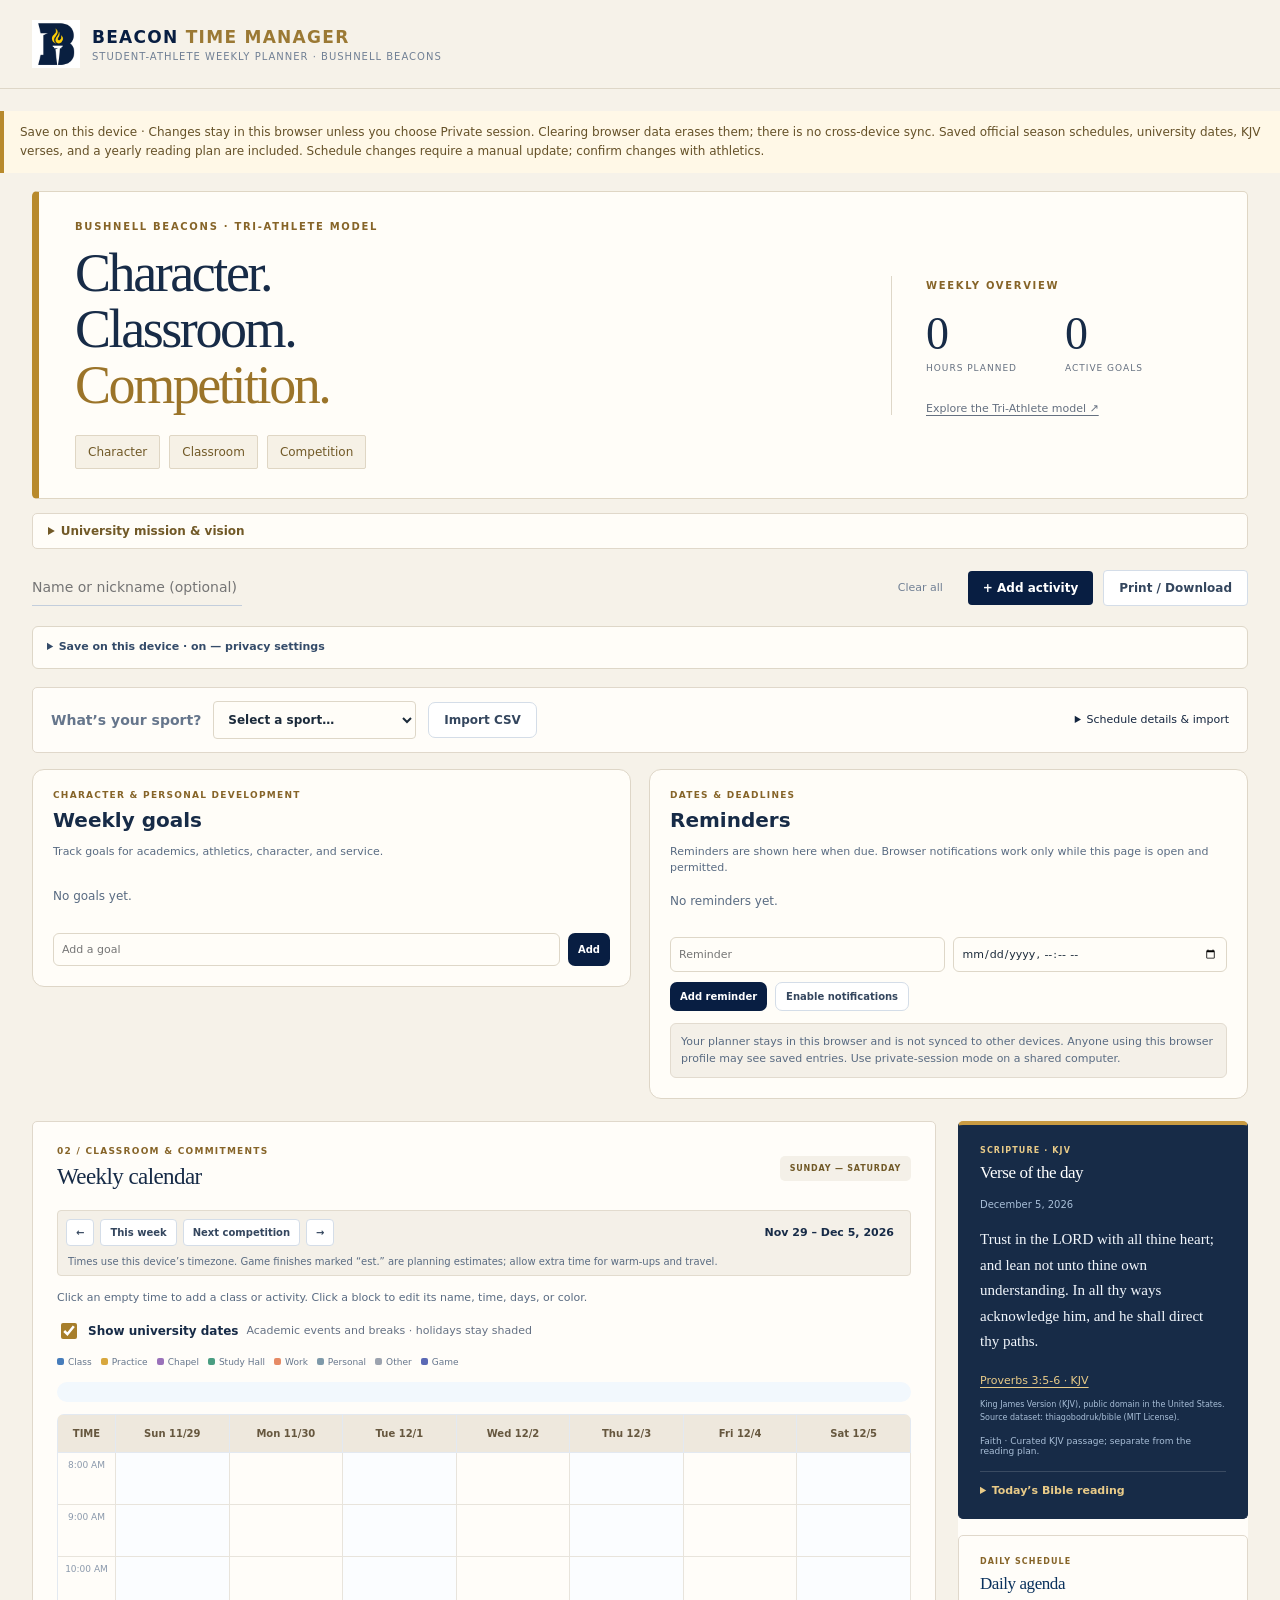
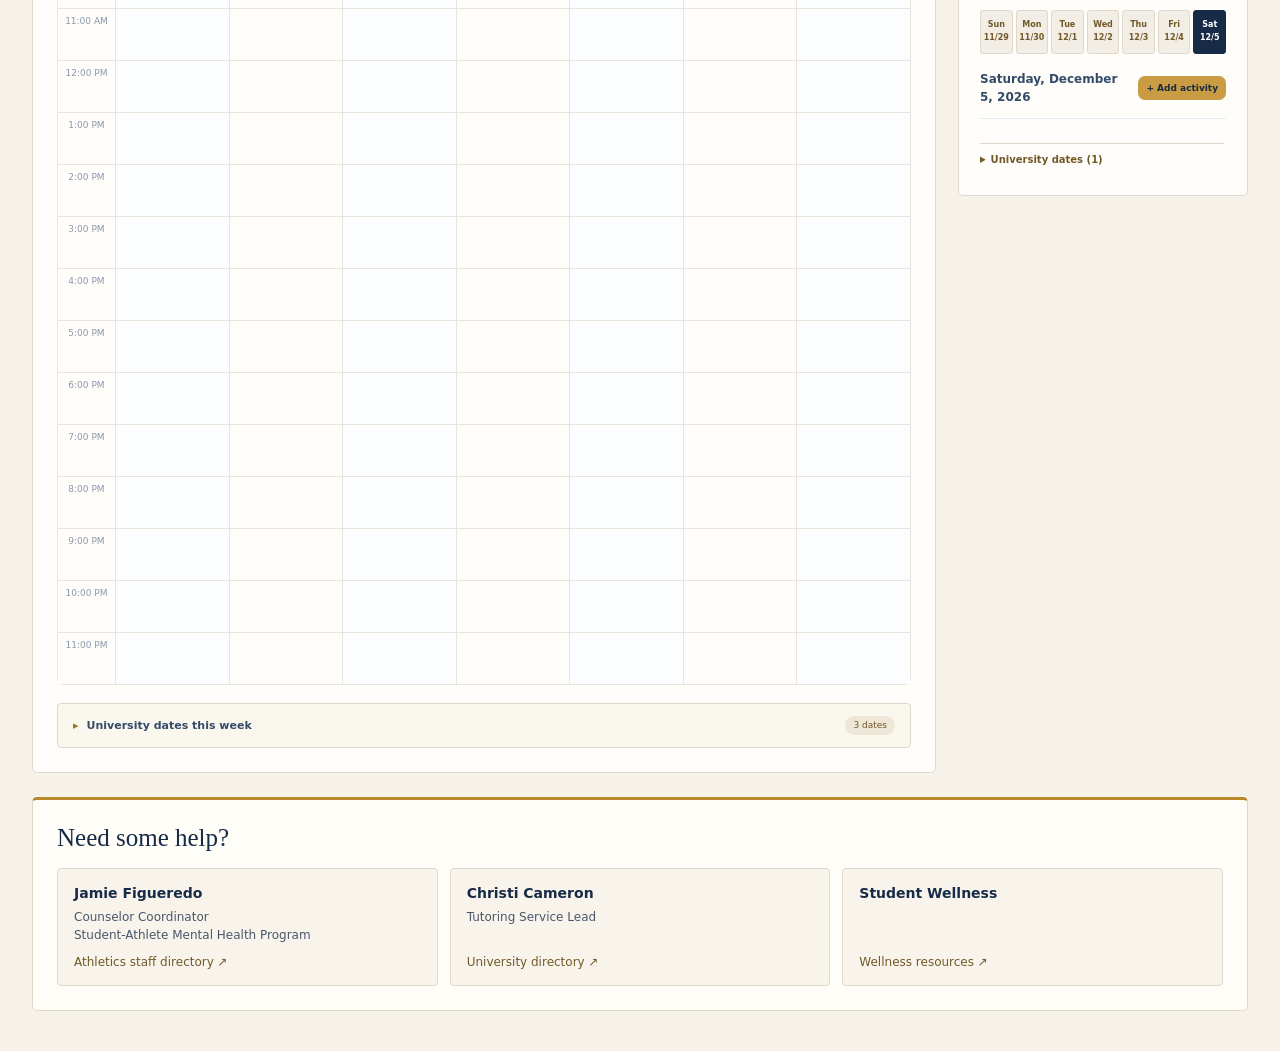
==== index.html @ 166551a3 "Feature Character Classroom and Competition above the planner" ====
<!doctype html><html lang="en"><head><meta name="referrer" content="no-referrer"><meta http-equiv="Content-Security-Policy" content="default-src 'none'; script-src 'sha256-K4J8qPLSbAnjxa2udbhv6DepyvjfZTosJbgCjB/ZFq4=' 'sha256-5lUfzcMvCdaFOyxRJtGNAdlEfg2mGKQaEevu4PbCDVQ=' 'sha256-nDCu6FmSDt3/CTZEgkTY0olovbNPZvjSZ/FXt5posFc=' 'sha256-eCyfQNf6k3MT67LkIlXv7jFFKSjpmf9wLUhgZXOqatE=' 'sha256-YiGDMsOeMQhD/ntZ2XYAVrrZJLbuVvasviu0iHU/ivE=' 'sha256-IibCPLUy9vjBEl/mO98duvChL2XzInk38wcB9+Jn8k8=' 'sha256-3iRv4tl9HPzCb22nrDsY5pwWQQJ4nlO+cwevwumcU/c=' 'sha256-d+Yc6KoKeT/fP9z2h0H2vQrHsXRFK3N6sZ8ufTlN4HY=' 'sha256-59B5zWJSQriI613oB187CG6DUCsPrM87tOpUGGkSCa4=' 'sha256-yT2G0Cb790UOgJa4RgZOPFZ2z9ggM170JpE1UzbOKiQ=' 'sha256-ekrYWkN1Hr23uNK2Oewy59HN2P2QUDS5t11RDRYWf9s='; style-src 'unsafe-inline'; img-src data: blob:; connect-src 'none'; object-src 'none'; frame-src 'none'; base-uri 'none'; form-action 'none'"><script>
(() => {
  const saved={"academic": {"source": "https://bushnell.edu/academics/academic-calendars/", "program": "Full-term and subterm calendars", "academicYear": "2026\u20132027", "verified": true, "verificationMethod": "Transcribed from the academic calendar text supplied by the project owner on 2026-10-29; not independently fetched.", "reviewedAt": "2026-10-29", "notes": ["Ranges supplied with inclusive end dates are stored with exclusive end dates.", "Subterm-specific deadlines are labeled; students should use their course session.", "December 10, 2027 commencement is preserved exactly as supplied under Summer 2027.", "Asterisks on Session 2 add/drop dates were supplied without their explanatory footnote."], "events": [{"title": "Classes Begin \u2014 Fall 2026 full term / Fall 2026 Session 1 (8 weeks)", "start": "2026-08-24", "end": "2026-08-25", "kind": "term", "appliesTo": ["Fall 2026 full term", "Fall 2026 Session 1 (8 weeks)"], "id": "academic-2026-27-001"}, {"title": "Last Day to Add/Drop Classes \u2014 Fall 2026 Session 1 (8 weeks)", "start": "2026-09-01", "end": "2026-09-02", "kind": "deadline", "appliesTo": ["Fall 2026 Session 1 (8 weeks)"], "id": "academic-2026-27-002"}, {"title": "Last Day to Add/Drop Classes \u2014 Fall 2026 full term", "start": "2026-09-04", "end": "2026-09-05", "kind": "deadline", "appliesTo": ["Fall 2026 full term"], "id": "academic-2026-27-003"}, {"title": "Labor Day Holiday", "start": "2026-09-07", "end": "2026-09-08", "kind": "holiday", "appliesTo": ["Fall 2026 full term", "Fall 2026 Session 1 (8 weeks)"], "id": "academic-2026-27-004"}, {"title": "Embrace the Community Day", "start": "2026-09-17", "end": "2026-09-18", "kind": "term", "appliesTo": ["Fall 2026 full term"], "id": "academic-2026-27-005"}, {"title": "Last Day to Withdraw and Declare P/NP \u2014 Fall 2026 Session 1 (8 weeks)", "start": "2026-10-02", "end": "2026-10-03", "kind": "deadline", "appliesTo": ["Fall 2026 Session 1 (8 weeks)"], "id": "academic-2026-27-006"}, {"title": "Last Day of Subterm \u2014 Fall 2026 Session 1 (8 weeks)", "start": "2026-10-18", "end": "2026-10-19", "kind": "term", "appliesTo": ["Fall 2026 Session 1 (8 weeks)"], "id": "academic-2026-27-007"}, {"title": "Classes Begin \u2014 Fall 2026 Session 2 (8 weeks)", "start": "2026-10-19", "end": "2026-10-20", "kind": "term", "appliesTo": ["Fall 2026 Session 2 (8 weeks)"], "id": "academic-2026-27-008"}, {"title": "Registration for Next Semester \u2014 Fall 2026 Session 2 (8 weeks)", "start": "2026-10-26", "end": "2026-12-19", "kind": "deadline", "appliesTo": ["Fall 2026 Session 2 (8 weeks)"], "id": "academic-2026-27-009"}, {"title": "Reserved Registration for Juniors/Seniors \u2014 Fall 2026 full term", "start": "2026-10-26", "end": "2026-11-02", "kind": "deadline", "appliesTo": ["Fall 2026 full term"], "id": "academic-2026-27-010"}, {"title": "Last Day to Add/Drop Classes \u2014 Fall 2026 Session 2 (8 weeks)", "start": "2026-10-27", "end": "2026-10-28", "kind": "deadline", "appliesTo": ["Fall 2026 Session 2 (8 weeks)"], "note": "Date marked with an asterisk in the supplied source; consult the official academic calendar for its footnote.", "id": "academic-2026-27-011"}, {"title": "Registration for Next Semester \u2014 Fall 2026 full term", "start": "2026-11-02", "end": "2026-11-26", "kind": "deadline", "appliesTo": ["Fall 2026 full term"], "id": "academic-2026-27-012"}, {"title": "Veteran\u2019s Day", "start": "2026-11-11", "end": "2026-11-12", "kind": "holiday", "appliesTo": ["Fall 2026 full term", "Fall 2026 Session 2 (8 weeks)"], "id": "academic-2026-27-013"}, {"title": "Thanksgiving Holiday", "start": "2026-11-26", "end": "2026-11-28", "kind": "holiday", "appliesTo": ["Fall 2026 full term", "Fall 2026 Session 2 (8 weeks)"], "id": "academic-2026-27-014"}, {"title": "Last Day to Withdraw and Declare P/NP \u2014 Fall 2026 full term / Fall 2026 Session 2 (8 weeks)", "start": "2026-11-30", "end": "2026-12-01", "kind": "deadline", "appliesTo": ["Fall 2026 full term", "Fall 2026 Session 2 (8 weeks)"], "id": "academic-2026-27-015"}, {"title": "Academic Creativity & Excellence Day", "start": "2026-12-02", "end": "2026-12-03", "kind": "term", "appliesTo": ["Fall 2026 full term"], "id": "academic-2026-27-016"}, {"title": "Final Examinations \u2014 Fall 2026 full term", "start": "2026-12-07", "end": "2026-12-11", "kind": "term", "appliesTo": ["Fall 2026 full term"], "id": "academic-2026-27-017"}, {"title": "Commencement", "start": "2026-12-11", "end": "2026-12-12", "kind": "term", "appliesTo": ["Fall 2026 full term", "Fall 2026 Session 2 (8 weeks)"], "id": "academic-2026-27-018"}, {"title": "Last Day of Semester \u2014 Fall 2026 full term", "start": "2026-12-13", "end": "2026-12-14", "kind": "term", "appliesTo": ["Fall 2026 full term"], "id": "academic-2026-27-019"}, {"title": "Last Day of Subterm \u2014 Fall 2026 Session 2 (8 weeks)", "start": "2026-12-13", "end": "2026-12-14", "kind": "term", "appliesTo": ["Fall 2026 Session 2 (8 weeks)"], "id": "academic-2026-27-020"}, {"title": "Interterm 2026", "start": "2026-12-14", "end": "2027-01-11", "kind": "term", "appliesTo": ["Interterm 2026"], "id": "academic-2026-27-021"}, {"title": "Classes Begin \u2014 Spring 2027 full term / Spring 2027 Session 1 (8 weeks)", "start": "2027-01-11", "end": "2027-01-12", "kind": "term", "appliesTo": ["Spring 2027 full term", "Spring 2027 Session 1 (8 weeks)"], "id": "academic-2026-27-022"}, {"title": "Martin Luther King Jr. Holiday", "start": "2027-01-18", "end": "2027-01-19", "kind": "holiday", "appliesTo": ["Spring 2027 full term", "Spring 2027 Session 1 (8 weeks)"], "id": "academic-2026-27-023"}, {"title": "Last Day to Add/Drop Classes \u2014 Spring 2027 Session 1 (8 weeks)", "start": "2027-01-19", "end": "2027-01-20", "kind": "deadline", "appliesTo": ["Spring 2027 Session 1 (8 weeks)"], "id": "academic-2026-27-024"}, {"title": "Last Day to Add/Drop Classes \u2014 Spring 2027 full term", "start": "2027-01-22", "end": "2027-01-23", "kind": "deadline", "appliesTo": ["Spring 2027 full term"], "id": "academic-2026-27-025"}, {"title": "Last Day to Withdraw and Declare P/NP \u2014 Spring 2027 Session 1 (8 weeks)", "start": "2027-02-19", "end": "2027-02-20", "kind": "deadline", "appliesTo": ["Spring 2027 Session 1 (8 weeks)"], "id": "academic-2026-27-026"}, {"title": "Last Day of Subterm \u2014 Spring 2027 Session 1 (8 weeks)", "start": "2027-03-07", "end": "2027-03-08", "kind": "term", "appliesTo": ["Spring 2027 Session 1 (8 weeks)"], "id": "academic-2026-27-027"}, {"title": "Classes Begin \u2014 Spring 2027 Session 2 (8 weeks)", "start": "2027-03-08", "end": "2027-03-09", "kind": "term", "appliesTo": ["Spring 2027 Session 2 (8 weeks)"], "id": "academic-2026-27-028"}, {"title": "Registration for Next Semester \u2014 Spring 2027 Session 2 (8 weeks)", "start": "2027-03-15", "end": "2027-04-24", "kind": "deadline", "appliesTo": ["Spring 2027 Session 2 (8 weeks)"], "id": "academic-2026-27-029"}, {"title": "Reserved Registration for Juniors/Seniors \u2014 Spring 2027 full term", "start": "2027-03-15", "end": "2027-03-22", "kind": "deadline", "appliesTo": ["Spring 2027 full term"], "id": "academic-2026-27-030"}, {"title": "Last Day to Add/Drop Classes \u2014 Spring 2027 Session 2 (8 weeks)", "start": "2027-03-16", "end": "2027-03-17", "kind": "deadline", "appliesTo": ["Spring 2027 Session 2 (8 weeks)"], "note": "Date marked with an asterisk in the supplied source; consult the official academic calendar for its footnote.", "id": "academic-2026-27-031"}, {"title": "Spring Break", "start": "2027-03-22", "end": "2027-03-29", "kind": "break", "appliesTo": ["Spring 2027 full term", "Spring 2027 Session 2 (8 weeks)"], "id": "academic-2026-27-032"}, {"title": "Good Friday Holiday", "start": "2027-03-26", "end": "2027-03-27", "kind": "holiday", "appliesTo": ["Spring 2027 full term", "Spring 2027 Session 2 (8 weeks)"], "id": "academic-2026-27-033"}, {"title": "Registration for Next Semester \u2014 Spring 2027 full term", "start": "2027-03-29", "end": "2027-04-24", "kind": "deadline", "appliesTo": ["Spring 2027 full term"], "id": "academic-2026-27-034"}, {"title": "Last Day to Withdraw and Declare P/NP \u2014 Spring 2027 full term / Spring 2027 Session 2 (8 weeks)", "start": "2027-04-23", "end": "2027-04-24", "kind": "deadline", "appliesTo": ["Spring 2027 full term", "Spring 2027 Session 2 (8 weeks)"], "id": "academic-2026-27-035"}, {"title": "Academic Creativity & Excellence Day", "start": "2027-04-28", "end": "2027-04-29", "kind": "term", "appliesTo": ["Spring 2027 full term"], "id": "academic-2026-27-036"}, {"title": "Final Examinations \u2014 Spring 2027 full term", "start": "2027-05-03", "end": "2027-05-07", "kind": "term", "appliesTo": ["Spring 2027 full term"], "id": "academic-2026-27-037"}, {"title": "Baccalaureate Service", "start": "2027-05-07", "end": "2027-05-08", "kind": "term", "appliesTo": ["Spring 2027 full term", "Spring 2027 Session 2 (8 weeks)"], "id": "academic-2026-27-038"}, {"title": "Commencement", "start": "2027-05-08", "end": "2027-05-09", "kind": "term", "appliesTo": ["Spring 2027 full term", "Spring 2027 Session 2 (8 weeks)"], "id": "academic-2026-27-039"}, {"title": "Last Day of Semester \u2014 Spring 2027 full term", "start": "2027-05-09", "end": "2027-05-10", "kind": "term", "appliesTo": ["Spring 2027 full term"], "id": "academic-2026-27-040"}, {"title": "Last Day of Subterm \u2014 Spring 2027 Session 2 (8 weeks)", "start": "2027-05-09", "end": "2027-05-10", "kind": "term", "appliesTo": ["Spring 2027 Session 2 (8 weeks)"], "id": "academic-2026-27-041"}, {"title": "Classes Begin \u2014 Summer 2027 full term / Summer 2027 Session 1 (7 weeks)", "start": "2027-05-10", "end": "2027-05-11", "kind": "term", "appliesTo": ["Summer 2027 full term", "Summer 2027 Session 1 (7 weeks)"], "id": "academic-2026-27-042"}, {"title": "Last Day to Add/Drop Classes \u2014 Summer 2027 Session 1 (7 weeks)", "start": "2027-05-18", "end": "2027-05-19", "kind": "deadline", "appliesTo": ["Summer 2027 Session 1 (7 weeks)"], "id": "academic-2026-27-043"}, {"title": "Last Day to Add/Drop Classes \u2014 Summer 2027 full term", "start": "2027-05-21", "end": "2027-05-22", "kind": "deadline", "appliesTo": ["Summer 2027 full term"], "id": "academic-2026-27-044"}, {"title": "Memorial Day Holiday", "start": "2027-05-31", "end": "2027-06-01", "kind": "holiday", "appliesTo": ["Summer 2027 full term", "Summer 2027 Session 1 (7 weeks)"], "id": "academic-2026-27-045"}, {"title": "Last Day to Withdraw and Declare P/NP \u2014 Summer 2027 Session 1 (7 weeks)", "start": "2027-06-11", "end": "2027-06-12", "kind": "deadline", "appliesTo": ["Summer 2027 Session 1 (7 weeks)"], "id": "academic-2026-27-046"}, {"title": "Last Day of Subterm \u2014 Summer 2027 Session 1 (7 weeks)", "start": "2027-06-27", "end": "2027-06-28", "kind": "term", "appliesTo": ["Summer 2027 Session 1 (7 weeks)"], "id": "academic-2026-27-047"}, {"title": "Classes Begin \u2014 Summer 2027 Session 2 (7 weeks)", "start": "2027-06-28", "end": "2027-06-29", "kind": "term", "appliesTo": ["Summer 2027 Session 2 (7 weeks)"], "id": "academic-2026-27-048"}, {"title": "Independence Day Holiday", "start": "2027-07-05", "end": "2027-07-06", "kind": "holiday", "appliesTo": ["Summer 2027 full term", "Summer 2027 Session 2 (7 weeks)"], "id": "academic-2026-27-049"}, {"title": "Last Day to Add/Drop Classes \u2014 Summer 2027 Session 2 (7 weeks)", "start": "2027-07-06", "end": "2027-07-07", "kind": "deadline", "appliesTo": ["Summer 2027 Session 2 (7 weeks)"], "note": "Date marked with an asterisk in the supplied source; consult the official academic calendar for its footnote.", "id": "academic-2026-27-050"}, {"title": "Last Day to Withdraw and Declare P/NP \u2014 Summer 2027 full term / Summer 2027 Session 2 (7 weeks)", "start": "2027-07-30", "end": "2027-07-31", "kind": "deadline", "appliesTo": ["Summer 2027 full term", "Summer 2027 Session 2 (7 weeks)"], "id": "academic-2026-27-051"}, {"title": "Last Day of Semester \u2014 Summer 2027 full term", "start": "2027-08-15", "end": "2027-08-16", "kind": "term", "appliesTo": ["Summer 2027 full term"], "id": "academic-2026-27-052"}, {"title": "Last Day of Subterm \u2014 Summer 2027 Session 2 (7 weeks)", "start": "2027-08-15", "end": "2027-08-16", "kind": "term", "appliesTo": ["Summer 2027 Session 2 (7 weeks)"], "id": "academic-2026-27-053"}, {"title": "Commencement", "start": "2027-12-10", "end": "2027-12-11", "kind": "term", "appliesTo": ["Summer 2027 full term", "Summer 2027 Session 2 (7 weeks)"], "id": "academic-2026-27-054"}]}, "sports": {"mens-soccer": {"events": [{"id": "7209", "title": "Rogue Community College", "start": "2026-08-11T11:30:00-07:00", "end": null, "allDay": false, "timeUnknown": false, "timeLabel": "11:30 a.m.", "status": "", "location": "Medford, Ore. Lithia & Driveway Fields", "sourceUrl": "https://bushnellbeacons.com/sports/mens-soccer/schedule", "timeZoneNote": "Times without a zone are interpreted in Pacific time. Confirm with the official schedule."}, {"id": "7450", "title": "Klamath Falls Community College", "start": "2026-08-11T14:00:00-07:00", "end": null, "allDay": false, "timeUnknown": false, "timeLabel": "2 p.m.", "status": "", "location": "Medford, Ore. Lithia & Driveway Fields", "sourceUrl": "https://bushnellbeacons.com/sports/mens-soccer/schedule", "timeZoneNote": "Times without a zone are interpreted in Pacific time. Confirm with the official schedule."}, {"id": "7210", "title": "Southwestern Oregon Community College", "start": "2026-08-13T12:00:00-07:00", "end": null, "allDay": false, "timeUnknown": false, "timeLabel": "12 p.m.", "status": "", "location": "Eugene, Ore. Civic Park", "sourceUrl": "https://bushnellbeacons.com/sports/mens-soccer/schedule", "timeZoneNote": "Times without a zone are interpreted in Pacific time. Confirm with the official schedule."}, {"id": "7211", "title": "Clark College", "start": "2026-08-19T14:00:00-07:00", "end": null, "allDay": false, "timeUnknown": false, "timeLabel": "2 p.m.", "status": "", "location": "Eugene, Ore. Civic Park", "sourceUrl": "https://bushnellbeacons.com/sports/mens-soccer/schedule", "timeZoneNote": "Times without a zone are interpreted in Pacific time. Confirm with the official schedule."}, {"id": "7212", "title": "George Fox University", "start": "2026-08-25T19:00:00-07:00", "end": null, "allDay": false, "timeUnknown": false, "timeLabel": "7 p.m.", "status": "", "location": "Newberg, Ore. Austin Sports Complex", "sourceUrl": "https://bushnellbeacons.com/sports/mens-soccer/schedule", "timeZoneNote": "Times without a zone are interpreted in Pacific time. Confirm with the official schedule."}, {"id": "7213", "title": "Stanton University", "start": "2026-08-27T19:30:00-07:00", "end": null, "allDay": false, "timeUnknown": false, "timeLabel": "7:30 p.m.", "status": "", "location": "Eugene, Ore. Civic Park", "sourceUrl": "https://bushnellbeacons.com/sports/mens-soccer/schedule", "timeZoneNote": "Times without a zone are interpreted in Pacific time. Confirm with the official schedule."}, {"id": "7214", "title": "Lewis & Clark College", "start": "2026-08-29T11:00:00-07:00", "end": null, "allDay": false, "timeUnknown": false, "timeLabel": "11 a.m.", "status": "", "location": "Eugene, Ore. Civic Park", "sourceUrl": "https://bushnellbeacons.com/sports/mens-soccer/schedule", "timeZoneNote": "Times without a zone are interpreted in Pacific time. Confirm with the official schedule."}, {"id": "7215", "title": "Simpson University (Calif.)", "start": "2026-09-01T11:00:00-07:00", "end": null, "allDay": false, "timeUnknown": false, "timeLabel": "11 a.m.", "status": "", "location": "Redding, Calif. California Soccer Park", "sourceUrl": "https://bushnellbeacons.com/sports/mens-soccer/schedule", "timeZoneNote": "Times without a zone are interpreted in Pacific time. Confirm with the official schedule."}, {"id": "7216", "title": "Lincoln University (Calif.)", "start": "2026-09-02T12:00:00-07:00", "end": null, "allDay": false, "timeUnknown": false, "timeLabel": "12 p.m.", "status": "", "location": "Redding, Calif. California Soccer Park", "sourceUrl": "https://bushnellbeacons.com/sports/mens-soccer/schedule", "timeZoneNote": "Times without a zone are interpreted in Pacific time. Confirm with the official schedule."}, {"id": "7217", "title": "Pacific University", "start": "2026-09-04T19:00:00-07:00", "end": null, "allDay": false, "timeUnknown": false, "timeLabel": "7 p.m.", "status": "", "location": "Eugene, Ore. Civic Park", "sourceUrl": "https://bushnellbeacons.com/sports/mens-soccer/schedule", "timeZoneNote": "Times without a zone are interpreted in Pacific time. Confirm with the official schedule."}, {"id": "7218", "title": "Pacific Union College (Calif.)", "start": "2026-09-06T12:30:00-07:00", "end": null, "allDay": false, "timeUnknown": false, "timeLabel": "12:30 p.m.", "status": "", "location": "Eugene, Ore. Civic Park", "sourceUrl": "https://bushnellbeacons.com/sports/mens-soccer/schedule", "timeZoneNote": "Times without a zone are interpreted in Pacific time. Confirm with the official schedule."}, {"id": "7219", "title": "Chemeketa Community College", "start": "2026-09-09T12:00:00-07:00", "end": null, "allDay": false, "timeUnknown": false, "timeLabel": "12 p.m.", "status": "", "location": "Salem, Ore.", "sourceUrl": "https://bushnellbeacons.com/sports/mens-soccer/schedule", "timeZoneNote": "Times without a zone are interpreted in Pacific time. Confirm with the official schedule."}, {"id": "7220", "title": "Willamette University", "start": "2026-09-18T19:00:00-07:00", "end": null, "allDay": false, "timeUnknown": false, "timeLabel": "7 p.m.", "status": "", "location": "Salem, Ore. Sparks Field", "sourceUrl": "https://bushnellbeacons.com/sports/mens-soccer/schedule", "timeZoneNote": "Times without a zone are interpreted in Pacific time. Confirm with the official schedule."}, {"id": "7221", "title": "University of Providence (Mont.)", "start": "2026-09-19T19:00:00-07:00", "end": null, "allDay": false, "timeUnknown": false, "timeLabel": "7 p.m.", "status": "", "location": "Eugene, Ore. Civic Park", "sourceUrl": "https://bushnellbeacons.com/sports/mens-soccer/schedule", "timeZoneNote": "Times without a zone are interpreted in Pacific time. Confirm with the official schedule."}, {"id": "7222", "title": "Pacific University", "start": "2026-09-22T19:30:00-07:00", "end": null, "allDay": false, "timeUnknown": false, "timeLabel": "7:30 p.m.", "status": "", "location": "Forest Grove, Ore. Hanson Stadium", "sourceUrl": "https://bushnellbeacons.com/sports/mens-soccer/schedule", "timeZoneNote": "Times without a zone are interpreted in Pacific time. Confirm with the official schedule."}, {"id": "7223", "title": "The College of Idaho", "start": "2026-09-25T19:00:00-07:00", "end": null, "allDay": false, "timeUnknown": false, "timeLabel": "7 p.m.", "status": "", "location": "Eugene, Ore. Civic Park", "sourceUrl": "https://bushnellbeacons.com/sports/mens-soccer/schedule", "timeZoneNote": "Times without a zone are interpreted in Pacific time. Confirm with the official schedule."}, {"id": "7224", "title": "RV Eastern Oregon University", "start": "2026-09-26T19:00:00-07:00", "end": null, "allDay": false, "timeUnknown": false, "timeLabel": "7 p.m.", "status": "", "location": "Eugene, Ore. Civic Park", "sourceUrl": "https://bushnellbeacons.com/sports/mens-soccer/schedule", "timeZoneNote": "Times without a zone are interpreted in Pacific time. Confirm with the official schedule."}, {"id": "7225", "title": "Southwestern Oregon Community College", "start": "2026-09-29T16:00:00-07:00", "end": null, "allDay": false, "timeUnknown": false, "timeLabel": "4 p.m.", "status": "", "location": "Coos Bay, Ore.", "sourceUrl": "https://bushnellbeacons.com/sports/mens-soccer/schedule", "timeZoneNote": "Times without a zone are interpreted in Pacific time. Confirm with the official schedule."}, {"id": "7226", "title": "Warner Pacific University", "start": "2026-10-02T14:30:00-07:00", "end": null, "allDay": false, "timeUnknown": false, "timeLabel": "2:30 p.m.", "status": "", "location": "Portland, Ore. Eastside Timbers Sports Complex", "sourceUrl": "https://bushnellbeacons.com/sports/mens-soccer/schedule", "timeZoneNote": "Times without a zone are interpreted in Pacific time. Confirm with the official schedule."}, {"id": "7227", "title": "Walla Walla University", "start": "2026-10-04T13:00:00-07:00", "end": null, "allDay": false, "timeUnknown": false, "timeLabel": "1 p.m.", "status": "", "location": "College Place, Wash. Walla Walla Soccer Complex", "sourceUrl": "https://bushnellbeacons.com/sports/mens-soccer/schedule", "timeZoneNote": "Times without a zone are interpreted in Pacific time. Confirm with the official schedule."}, {"id": "7228", "title": "Northwest University (Wash.)", "start": "2026-10-09T15:00:00-07:00", "end": null, "allDay": false, "timeUnknown": false, "timeLabel": "3 p.m.", "status": "", "location": "Kirkland, Wash.", "sourceUrl": "https://bushnellbeacons.com/sports/mens-soccer/schedule", "timeZoneNote": "Times without a zone are interpreted in Pacific time. Confirm with the official schedule."}, {"id": "7229", "title": "The Evergreen State College (Wash.)", "start": "2026-10-10T15:00:00-07:00", "end": null, "allDay": false, "timeUnknown": false, "timeLabel": "3 p.m.", "status": "", "location": "Olympia, Wash. Evergreen Soccer field", "sourceUrl": "https://bushnellbeacons.com/sports/mens-soccer/schedule", "timeZoneNote": "Times without a zone are interpreted in Pacific time. Confirm with the official schedule."}, {"id": "7231", "title": "Corban University", "start": "2026-10-16T19:00:00-07:00", "end": null, "allDay": false, "timeUnknown": false, "timeLabel": "7 p.m.", "status": "", "location": "Salem, Ore. Corban Outdoor Athletic Complex", "sourceUrl": "https://bushnellbeacons.com/sports/mens-soccer/schedule", "timeZoneNote": "Times without a zone are interpreted in Pacific time. Confirm with the official schedule."}, {"id": "7303", "title": "Linfield University", "start": "2026-10-20T19:00:00-07:00", "end": null, "allDay": false, "timeUnknown": false, "timeLabel": "7 p.m.", "status": "", "location": "McMinnville, Ore.", "sourceUrl": "https://bushnellbeacons.com/sports/mens-soccer/schedule", "timeZoneNote": "Times without a zone are interpreted in Pacific time. Confirm with the official schedule."}, {"id": "7232", "title": "#15 Southern Oregon University", "start": "2026-10-23T19:00:00-07:00", "end": null, "allDay": false, "timeUnknown": false, "timeLabel": "7 p.m.", "status": "", "location": "Eugene, Ore. Civic Park", "sourceUrl": "https://bushnellbeacons.com/sports/mens-soccer/schedule", "timeZoneNote": "Times without a zone are interpreted in Pacific time. Confirm with the official schedule."}, {"id": "7233", "title": "Oregon Tech", "start": "2026-10-24T19:00:00-07:00", "end": null, "allDay": false, "timeUnknown": false, "timeLabel": "7 p.m.", "status": "", "location": "Eugene, Ore. Civic Park", "sourceUrl": "https://bushnellbeacons.com/sports/mens-soccer/schedule", "timeZoneNote": "Times without a zone are interpreted in Pacific time. Confirm with the official schedule."}, {"id": "7234", "title": "#8 Rocky Mountain College (Mont.)", "start": "2026-10-29T19:30:00-06:00", "end": null, "allDay": false, "timeUnknown": false, "timeLabel": "7:30 p.m. (MT)", "status": "", "location": "Billings, Mont. Wendy's Field", "sourceUrl": "https://bushnellbeacons.com/sports/mens-soccer/schedule", "timeZoneNote": "Times without a zone are interpreted in Pacific time. Confirm with the official schedule."}, {"id": "7235", "title": "Carroll College (Mont.)", "start": "2026-10-31T12:00:00-06:00", "end": null, "allDay": false, "timeUnknown": false, "timeLabel": "12 p.m. (MT)", "status": "", "location": "Helena, Mont. Nelson Stadium", "sourceUrl": "https://bushnellbeacons.com/sports/mens-soccer/schedule", "timeZoneNote": "Times without a zone are interpreted in Pacific time. Confirm with the official schedule."}, {"id": "7236", "title": "CCC Quarterfinals", "start": "2026-11-07", "end": null, "allDay": true, "timeUnknown": true, "timeLabel": "TBD", "status": "", "location": "Medford, Ore. Lithia & Driveway Fields", "sourceUrl": "https://bushnellbeacons.com/sports/mens-soccer/schedule", "timeZoneNote": "Times without a zone are interpreted in Pacific time. Confirm with the official schedule."}, {"id": "7237", "title": "CCC Semifinals", "start": "2026-11-09", "end": null, "allDay": true, "timeUnknown": true, "timeLabel": "TBD", "status": "", "location": "Medford, Ore. Lithia & Driveway Fields", "sourceUrl": "https://bushnellbeacons.com/sports/mens-soccer/schedule", "timeZoneNote": "Times without a zone are interpreted in Pacific time. Confirm with the official schedule."}, {"id": "7238", "title": "CCC Championship", "start": "2026-11-11", "end": null, "allDay": true, "timeUnknown": true, "timeLabel": "TBD", "status": "", "location": "Medford, Ore. Lithia & Driveway Fields", "sourceUrl": "https://bushnellbeacons.com/sports/mens-soccer/schedule", "timeZoneNote": "Times without a zone are interpreted in Pacific time. Confirm with the official schedule."}, {"id": "7239", "title": "NAIA First Round", "start": "2026-11-19", "end": null, "allDay": true, "timeUnknown": true, "timeLabel": "TBD", "status": "", "location": "TBD", "sourceUrl": "https://bushnellbeacons.com/sports/mens-soccer/schedule", "timeZoneNote": "Times without a zone are interpreted in Pacific time. Confirm with the official schedule."}, {"id": "7240", "title": "NAIA Second Round", "start": "2026-11-21", "end": null, "allDay": true, "timeUnknown": true, "timeLabel": "TBD", "status": "", "location": "TBD", "sourceUrl": "https://bushnellbeacons.com/sports/mens-soccer/schedule", "timeZoneNote": "Times without a zone are interpreted in Pacific time. Confirm with the official schedule."}, {"id": "7241", "title": "NAIA Final Site Begins", "start": "2026-11-30", "end": null, "allDay": true, "timeUnknown": true, "timeLabel": "TBD", "status": "", "location": "Orange Beach, Ala. Orange Beach Sportsplex", "sourceUrl": "https://bushnellbeacons.com/sports/mens-soccer/schedule", "timeZoneNote": "Times without a zone are interpreted in Pacific time. Confirm with the official schedule."}], "skipped": 0, "note": "Saved official season schedule. Dates may change; confirm with the official athletics site.", "source": "https://bushnellbeacons.com/sports/mens-soccer/schedule", "fetchedAt": "2026-10-29T19:04:00.960513+00:00", "available": true}, "mens-basketball": {"events": [{"id": "7385", "title": "Alumni Game", "start": "2026-10-18T16:00:00-07:00", "end": null, "allDay": false, "timeUnknown": false, "timeLabel": "4 p.m.", "status": "", "location": "Eugene, Ore. Morse Center", "sourceUrl": "https://bushnellbeacons.com/sports/mens-basketball/schedule", "timeZoneNote": "Times without a zone are interpreted in Pacific time. Confirm with the official schedule."}, {"id": "7414", "title": "Southwestern Oregon Community College", "start": "2026-10-22T19:00:00-07:00", "end": null, "allDay": false, "timeUnknown": false, "timeLabel": "7 p.m.", "status": "", "location": "Eugene, Ore. Morse Center", "sourceUrl": "https://bushnellbeacons.com/sports/mens-basketball/schedule", "timeZoneNote": "Times without a zone are interpreted in Pacific time. Confirm with the official schedule."}, {"id": "7415", "title": "Carroll College (Mont.)", "start": "2026-10-28T19:00:00-06:00", "end": null, "allDay": false, "timeUnknown": false, "timeLabel": "7 p.m. (MT)", "status": "", "location": "Helena, Mont. PE Center", "sourceUrl": "https://bushnellbeacons.com/sports/mens-basketball/schedule", "timeZoneNote": "Times without a zone are interpreted in Pacific time. Confirm with the official schedule."}, {"id": "7416", "title": "University of Providence (Mont.)", "start": "2026-10-30T17:00:00-06:00", "end": null, "allDay": false, "timeUnknown": false, "timeLabel": "5 p.m. (MT)", "status": "", "location": "Great Falls, Mont. McLaughlin Center", "sourceUrl": "https://bushnellbeacons.com/sports/mens-basketball/schedule", "timeZoneNote": "Times without a zone are interpreted in Pacific time. Confirm with the official schedule."}, {"id": "7417", "title": "Montana State University-Northern", "start": "2026-10-31T13:00:00-06:00", "end": null, "allDay": false, "timeUnknown": false, "timeLabel": "1 p.m. (MT)", "status": "", "location": "Great Falls, Mont. McLaughlin Center", "sourceUrl": "https://bushnellbeacons.com/sports/mens-basketball/schedule", "timeZoneNote": "Times without a zone are interpreted in Pacific time. Confirm with the official schedule."}, {"id": "7418", "title": "Simpson University (Calif.)", "start": "2026-11-06T16:00:00-08:00", "end": null, "allDay": false, "timeUnknown": false, "timeLabel": "4 p.m.", "status": "", "location": "Eugene, Ore. Morse Center", "sourceUrl": "https://bushnellbeacons.com/sports/mens-basketball/schedule", "timeZoneNote": "Times without a zone are interpreted in Pacific time. Confirm with the official schedule."}, {"id": "7419", "title": "#17 The Master's University (Calif.)", "start": "2026-11-12T19:00:00-08:00", "end": null, "allDay": false, "timeUnknown": false, "timeLabel": "7 p.m.", "status": "", "location": "Santa Clarita, Calif. The MacArthur Center", "sourceUrl": "https://bushnellbeacons.com/sports/mens-basketball/schedule", "timeZoneNote": "Times without a zone are interpreted in Pacific time. Confirm with the official schedule."}, {"id": "7420", "title": "Life Pacific (Calif.)", "start": "2026-11-14T18:00:00-08:00", "end": null, "allDay": false, "timeUnknown": false, "timeLabel": "6 p.m.", "status": "", "location": "San Dimas, Calif. Mehl Court", "sourceUrl": "https://bushnellbeacons.com/sports/mens-basketball/schedule", "timeZoneNote": "Times without a zone are interpreted in Pacific time. Confirm with the official schedule."}, {"id": "7421", "title": "Pacific Union College (Calif.)", "start": "2026-11-20T14:00:00-08:00", "end": null, "allDay": false, "timeUnknown": false, "timeLabel": "2 p.m.", "status": "", "location": "Redding, Calif. James M. Grant Center", "sourceUrl": "https://bushnellbeacons.com/sports/mens-basketball/schedule", "timeZoneNote": "Times without a zone are interpreted in Pacific time. Confirm with the official schedule."}, {"id": "7422", "title": "Simpson University (Calif.)", "start": "2026-11-21T16:00:00-08:00", "end": null, "allDay": false, "timeUnknown": false, "timeLabel": "4 p.m.", "status": "", "location": "Redding, Calif. James M. Grant Center", "sourceUrl": "https://bushnellbeacons.com/sports/mens-basketball/schedule", "timeZoneNote": "Times without a zone are interpreted in Pacific time. Confirm with the official schedule."}, {"id": "7386", "title": "Corban University", "start": "2026-12-01T19:30:00-08:00", "end": null, "allDay": false, "timeUnknown": false, "timeLabel": "7:30 p.m.", "status": "", "location": "Salem, Ore. C.E. Jeffers Sports Center", "sourceUrl": "https://bushnellbeacons.com/sports/mens-basketball/schedule", "timeZoneNote": "Times without a zone are interpreted in Pacific time. Confirm with the official schedule."}, {"id": "7387", "title": "Warner Pacific University", "start": "2026-12-05T18:00:00-08:00", "end": null, "allDay": false, "timeUnknown": false, "timeLabel": "6 p.m.", "status": "", "location": "Eugene, Ore. Morse Center", "sourceUrl": "https://bushnellbeacons.com/sports/mens-basketball/schedule", "timeZoneNote": "Times without a zone are interpreted in Pacific time. Confirm with the official schedule."}, {"id": "7423", "title": "Western Oregon University", "start": "2026-12-12T16:00:00-08:00", "end": null, "allDay": false, "timeUnknown": false, "timeLabel": "4 p.m.", "status": "", "location": "Monmouth, Ore.", "sourceUrl": "https://bushnellbeacons.com/sports/mens-basketball/schedule", "timeZoneNote": "Times without a zone are interpreted in Pacific time. Confirm with the official schedule."}, {"id": "7388", "title": "College of Idaho", "start": "2026-12-18T19:30:00-08:00", "end": null, "allDay": false, "timeUnknown": false, "timeLabel": "7:30 p.m.", "status": "", "location": "Eugene, Ore. Morse Center", "sourceUrl": "https://bushnellbeacons.com/sports/mens-basketball/schedule", "timeZoneNote": "Times without a zone are interpreted in Pacific time. Confirm with the official schedule."}, {"id": "7389", "title": "Eastern Oregon University", "start": "2026-12-19T18:00:00-08:00", "end": null, "allDay": false, "timeUnknown": false, "timeLabel": "6 p.m.", "status": "", "location": "Eugene, Ore. Morse Center", "sourceUrl": "https://bushnellbeacons.com/sports/mens-basketball/schedule", "timeZoneNote": "Times without a zone are interpreted in Pacific time. Confirm with the official schedule."}, {"id": "7390", "title": "Lewis-Clark State College (Idaho)", "start": "2027-01-01T19:30:00-08:00", "end": null, "allDay": false, "timeUnknown": false, "timeLabel": "7:30 p.m.", "status": "", "location": "Lewiston, Idaho P1FCU Activity Center", "sourceUrl": "https://bushnellbeacons.com/sports/mens-basketball/schedule", "timeZoneNote": "Times without a zone are interpreted in Pacific time. Confirm with the official schedule."}, {"id": "7391", "title": "Walla Walla University", "start": "2027-01-02T20:00:00-08:00", "end": null, "allDay": false, "timeUnknown": false, "timeLabel": "8 p.m.", "status": "", "location": "College Place, Wash. Windemuth Court", "sourceUrl": "https://bushnellbeacons.com/sports/mens-basketball/schedule", "timeZoneNote": "Times without a zone are interpreted in Pacific time. Confirm with the official schedule."}, {"id": "7392", "title": "Southern Oregon University", "start": "2027-01-08T19:30:00-08:00", "end": null, "allDay": false, "timeUnknown": false, "timeLabel": "7:30 p.m.", "status": "", "location": "Ashland, Ore. Lithia Motors Pavilion", "sourceUrl": "https://bushnellbeacons.com/sports/mens-basketball/schedule", "timeZoneNote": "Times without a zone are interpreted in Pacific time. Confirm with the official schedule."}, {"id": "7393", "title": "Oregon Tech", "start": "2027-01-09T18:00:00-08:00", "end": null, "allDay": false, "timeUnknown": false, "timeLabel": "6 p.m.", "status": "", "location": "Klamath Falls, Ore. Danny Miles Court", "sourceUrl": "https://bushnellbeacons.com/sports/mens-basketball/schedule", "timeZoneNote": "Times without a zone are interpreted in Pacific time. Confirm with the official schedule."}, {"id": "7394", "title": "Northwest University (Wash.)", "start": "2027-01-15T19:30:00-08:00", "end": null, "allDay": false, "timeUnknown": false, "timeLabel": "7:30 p.m.", "status": "", "location": "Eugene, Ore. Morse Center", "sourceUrl": "https://bushnellbeacons.com/sports/mens-basketball/schedule", "timeZoneNote": "Times without a zone are interpreted in Pacific time. Confirm with the official schedule."}, {"id": "7395", "title": "The Evergreen State College (Wash.)", "start": "2027-01-16T18:00:00-08:00", "end": null, "allDay": false, "timeUnknown": false, "timeLabel": "6 p.m.", "status": "", "location": "Eugene, Ore. Morse Center", "sourceUrl": "https://bushnellbeacons.com/sports/mens-basketball/schedule", "timeZoneNote": "Times without a zone are interpreted in Pacific time. Confirm with the official schedule."}, {"id": "7396", "title": "Corban University", "start": "2027-01-19T19:30:00-08:00", "end": null, "allDay": false, "timeUnknown": false, "timeLabel": "7:30 p.m.", "status": "", "location": "Eugene, Ore. Morse Center", "sourceUrl": "https://bushnellbeacons.com/sports/mens-basketball/schedule", "timeZoneNote": "Times without a zone are interpreted in Pacific time. Confirm with the official schedule."}, {"id": "7397", "title": "Warner Pacific University", "start": "2027-01-21T19:30:00-08:00", "end": null, "allDay": false, "timeUnknown": false, "timeLabel": "7:30 p.m.", "status": "", "location": "Portland, Ore. C.C. Perry Gym", "sourceUrl": "https://bushnellbeacons.com/sports/mens-basketball/schedule", "timeZoneNote": "Times without a zone are interpreted in Pacific time. Confirm with the official schedule."}, {"id": "7398", "title": "Walla Walla University (Wash.)", "start": "2027-01-29T14:00:00-08:00", "end": null, "allDay": false, "timeUnknown": false, "timeLabel": "2 p.m.", "status": "", "location": "Eugene, Ore. Morse Center", "sourceUrl": "https://bushnellbeacons.com/sports/mens-basketball/schedule", "timeZoneNote": "Times without a zone are interpreted in Pacific time. Confirm with the official schedule."}, {"id": "7399", "title": "Lewis-Clark State College (Idaho)", "start": "2027-01-30T18:00:00-08:00", "end": null, "allDay": false, "timeUnknown": false, "timeLabel": "6 p.m.", "status": "", "location": "Eugene, Ore. Morse Center", "sourceUrl": "https://bushnellbeacons.com/sports/mens-basketball/schedule", "timeZoneNote": "Times without a zone are interpreted in Pacific time. Confirm with the official schedule."}, {"id": "7400", "title": "Eastern Oregon University", "start": "2027-02-05T19:30:00-08:00", "end": null, "allDay": false, "timeUnknown": false, "timeLabel": "7:30 p.m.", "status": "", "location": "La Grande, Ore. Quinn Coliseum", "sourceUrl": "https://bushnellbeacons.com/sports/mens-basketball/schedule", "timeZoneNote": "Times without a zone are interpreted in Pacific time. Confirm with the official schedule."}, {"id": "7401", "title": "College of Idaho", "start": "2027-02-06T18:00:00-07:00", "end": null, "allDay": false, "timeUnknown": false, "timeLabel": "6 p.m. (MT)", "status": "", "location": "Caldwell, Idaho JA Albertson Activities Center", "sourceUrl": "https://bushnellbeacons.com/sports/mens-basketball/schedule", "timeZoneNote": "Times without a zone are interpreted in Pacific time. Confirm with the official schedule."}, {"id": "7402", "title": "The Evergreen State College (Wash.)", "start": "2027-02-12T19:30:00-08:00", "end": null, "allDay": false, "timeUnknown": false, "timeLabel": "7:30 p.m.", "status": "", "location": "Olympia, Wash. Costantino Recreation Center", "sourceUrl": "https://bushnellbeacons.com/sports/mens-basketball/schedule", "timeZoneNote": "Times without a zone are interpreted in Pacific time. Confirm with the official schedule."}, {"id": "7403", "title": "Northwest University (Wash.)", "start": "2027-02-13T18:00:00-08:00", "end": null, "allDay": false, "timeUnknown": false, "timeLabel": "6 p.m.", "status": "", "location": "Kirkland, Wash. Kristi Brodin Pavilion", "sourceUrl": "https://bushnellbeacons.com/sports/mens-basketball/schedule", "timeZoneNote": "Times without a zone are interpreted in Pacific time. Confirm with the official schedule."}, {"id": "7405", "title": "Oregon Tech", "start": "2027-02-19T19:30:00-08:00", "end": null, "allDay": false, "timeUnknown": false, "timeLabel": "7:30 p.m.", "status": "", "location": "Eugene, Ore. Morse Center", "sourceUrl": "https://bushnellbeacons.com/sports/mens-basketball/schedule", "timeZoneNote": "Times without a zone are interpreted in Pacific time. Confirm with the official schedule."}, {"id": "7406", "title": "Southern Oregon University", "start": "2027-02-20T18:00:00-08:00", "end": null, "allDay": false, "timeUnknown": false, "timeLabel": "6 p.m.", "status": "", "location": "Eugene, Ore. Morse Center", "sourceUrl": "https://bushnellbeacons.com/sports/mens-basketball/schedule", "timeZoneNote": "Times without a zone are interpreted in Pacific time. Confirm with the official schedule."}, {"id": "7407", "title": "CCC Quarterfinals", "start": "2027-02-24T19:00:00-08:00", "end": null, "allDay": false, "timeUnknown": false, "timeLabel": "7 p.m.", "status": "", "location": "TBD", "sourceUrl": "https://bushnellbeacons.com/sports/mens-basketball/schedule", "timeZoneNote": "Times without a zone are interpreted in Pacific time. Confirm with the official schedule."}, {"id": "7408", "title": "CCC Semifinals", "start": "2027-02-27T19:00:00-08:00", "end": null, "allDay": false, "timeUnknown": false, "timeLabel": "7 p.m.", "status": "", "location": "TBD", "sourceUrl": "https://bushnellbeacons.com/sports/mens-basketball/schedule", "timeZoneNote": "Times without a zone are interpreted in Pacific time. Confirm with the official schedule."}, {"id": "7409", "title": "CCC Championship", "start": "2027-03-02T19:00:00-08:00", "end": null, "allDay": false, "timeUnknown": false, "timeLabel": "7 p.m.", "status": "", "location": "TBD", "sourceUrl": "https://bushnellbeacons.com/sports/mens-basketball/schedule", "timeZoneNote": "Times without a zone are interpreted in Pacific time. Confirm with the official schedule."}, {"id": "7410", "title": "NAIA First Round", "start": "2027-03-12", "end": null, "allDay": true, "timeUnknown": true, "timeLabel": "TBD", "status": "", "location": "TBD", "sourceUrl": "https://bushnellbeacons.com/sports/mens-basketball/schedule", "timeZoneNote": "Times without a zone are interpreted in Pacific time. Confirm with the official schedule."}, {"id": "7411", "title": "NAIA Second Round", "start": "2027-03-13", "end": null, "allDay": true, "timeUnknown": true, "timeLabel": "TBD", "status": "", "location": "TBD", "sourceUrl": "https://bushnellbeacons.com/sports/mens-basketball/schedule", "timeZoneNote": "Times without a zone are interpreted in Pacific time. Confirm with the official schedule."}, {"id": "7412", "title": "NAIA Final Site Begins", "start": "2027-03-18", "end": null, "allDay": true, "timeUnknown": true, "timeLabel": "TBD", "status": "", "location": "Kansas City, Mo. Municipal Auditorium", "sourceUrl": "https://bushnellbeacons.com/sports/mens-basketball/schedule", "timeZoneNote": "Times without a zone are interpreted in Pacific time. Confirm with the official schedule."}], "skipped": 0, "note": "Saved official schedule captured October 29, 2026. This download does not refresh live; confirm changes on the official athletics site.", "source": "https://bushnellbeacons.com/sports/mens-basketball/schedule", "fetchedAt": "2026-10-29T17:22:51.557560+00:00"}, "womens-golf": {"events": [{"id": "7438", "title": "Bushnell-Corban Dual", "start": "2026-08-29", "end": null, "allDay": true, "timeUnknown": true, "timeLabel": "All Day", "status": "", "location": "Blue River, Ore. Tokatee Golf Club", "sourceUrl": "https://bushnellbeacons.com/sports/womens-golf/schedule", "timeZoneNote": "Times without a zone are interpreted in Pacific time. Confirm with the official schedule."}, {"id": "7439", "title": "Oregon Tech Invitational", "start": "2026-09-07", "end": "2026-09-09", "allDay": true, "timeUnknown": true, "timeLabel": "All Day", "status": "", "location": "Klamath Falls, Ore. Running Y Ranch Golf Course", "sourceUrl": "https://bushnellbeacons.com/sports/womens-golf/schedule", "timeZoneNote": "Times without a zone are interpreted in Pacific time. Confirm with the official schedule."}, {"id": "7440", "title": "Beartooth Invitational", "start": "2026-09-28", "end": "2026-09-30", "allDay": true, "timeUnknown": true, "timeLabel": "All Day", "status": "", "location": "Laurel, Mont. Laurel Golf Club", "sourceUrl": "https://bushnellbeacons.com/sports/womens-golf/schedule", "timeZoneNote": "Times without a zone are interpreted in Pacific time. Confirm with the official schedule."}, {"id": "7441", "title": "LC State Invitational", "start": "2026-10-12", "end": "2026-10-14", "allDay": true, "timeUnknown": true, "timeLabel": "All Day", "status": "", "location": "Lewiston, Idaho Lewiston Golf and Country Club", "sourceUrl": "https://bushnellbeacons.com/sports/womens-golf/schedule", "timeZoneNote": "Times without a zone are interpreted in Pacific time. Confirm with the official schedule."}, {"id": "7443", "title": "Tall Timber Invitational", "start": "2026-10-19", "end": "2026-10-21", "allDay": true, "timeUnknown": true, "timeLabel": "All Day", "status": "", "location": "Blue River, Ore. Tokatee Golf Club", "sourceUrl": "https://bushnellbeacons.com/sports/womens-golf/schedule", "timeZoneNote": "Times without a zone are interpreted in Pacific time. Confirm with the official schedule."}, {"id": "7444", "title": "Firestorm Fall Invitational", "start": "2026-11-16", "end": "2026-11-19", "allDay": true, "timeUnknown": true, "timeLabel": "All Day", "status": "", "location": "Buckeye, Ariz. Verrado Golf Club", "sourceUrl": "https://bushnellbeacons.com/sports/womens-golf/schedule", "timeZoneNote": "Times without a zone are interpreted in Pacific time. Confirm with the official schedule."}, {"id": "7445", "title": "Willamette Cup", "start": "2027-03-15", "end": "2027-03-17", "allDay": true, "timeUnknown": true, "timeLabel": "All Day", "status": "", "location": "Salem, Ore. Creekside Golf Club", "sourceUrl": "https://bushnellbeacons.com/sports/womens-golf/schedule", "timeZoneNote": "Times without a zone are interpreted in Pacific time. Confirm with the official schedule."}, {"id": "7446", "title": "Simpson Invitational", "start": "2027-03-22", "end": "2027-03-24", "allDay": true, "timeUnknown": true, "timeLabel": "All Day", "status": "", "location": "Redding, Calif. Riverview Golf Club", "sourceUrl": "https://bushnellbeacons.com/sports/womens-golf/schedule", "timeZoneNote": "Times without a zone are interpreted in Pacific time. Confirm with the official schedule."}, {"id": "7447", "title": "Corban Invitational", "start": "2027-04-05", "end": "2027-04-07", "allDay": true, "timeUnknown": true, "timeLabel": "All Day", "status": "", "location": "Salem, Ore. Creekside Golf Club", "sourceUrl": "https://bushnellbeacons.com/sports/womens-golf/schedule", "timeZoneNote": "Times without a zone are interpreted in Pacific time. Confirm with the official schedule."}, {"id": "7448", "title": "CCC Championship", "start": "2027-04-19", "end": "2027-04-22", "allDay": true, "timeUnknown": true, "timeLabel": "All Day", "status": "", "location": "Walla Walla, Wash. Wine Valley Golf Club", "sourceUrl": "https://bushnellbeacons.com/sports/womens-golf/schedule", "timeZoneNote": "Times without a zone are interpreted in Pacific time. Confirm with the official schedule."}, {"id": "7449", "title": "NAIA National Championship", "start": "2027-05-25", "end": "2027-05-29", "allDay": true, "timeUnknown": true, "timeLabel": "All Day", "status": "", "location": "Dalton, Ga. Dalton Golf and Country Club", "sourceUrl": "https://bushnellbeacons.com/sports/womens-golf/schedule", "timeZoneNote": "Times without a zone are interpreted in Pacific time. Confirm with the official schedule."}], "skipped": 0, "note": "Saved official season schedule. Dates may change; confirm with the official athletics site.", "source": "https://bushnellbeacons.com/sports/womens-golf/schedule", "fetchedAt": "2026-10-29T19:08:43.085119+00:00", "available": true}, "esports": {"events": [{"id": "7304", "title": "Fortnite Week 1", "start": "2026-09-22T17:00:00-07:00", "end": null, "allDay": false, "timeUnknown": false, "timeLabel": "5 p.m.", "status": "", "location": "Eugene, Ore. Bushnell Esports Arena", "sourceUrl": "https://bushnellbeacons.com/sports/esports/schedule", "timeZoneNote": "Times without a zone are interpreted in Pacific time. Confirm with the official schedule."}, {"id": "7478", "title": "Fortnite Week 1", "start": "2026-09-24T17:00:00-07:00", "end": null, "allDay": false, "timeUnknown": false, "timeLabel": "5 p.m.", "status": "", "location": "Eugene, Ore. Bushnell Esports Arena", "sourceUrl": "https://bushnellbeacons.com/sports/esports/schedule", "timeZoneNote": "Times without a zone are interpreted in Pacific time. Confirm with the official schedule."}, {"id": "7305", "title": "Fortnite Week 2", "start": "2026-09-29T17:00:00-07:00", "end": null, "allDay": false, "timeUnknown": false, "timeLabel": "5 p.m.", "status": "", "location": "Eugene, Ore. Bushnell Esports Arena", "sourceUrl": "https://bushnellbeacons.com/sports/esports/schedule", "timeZoneNote": "Times without a zone are interpreted in Pacific time. Confirm with the official schedule."}, {"id": "7461", "title": "Fortnite Week 2", "start": "2026-10-01T17:00:00-07:00", "end": null, "allDay": false, "timeUnknown": false, "timeLabel": "5 p.m.", "status": "", "location": "Eugene, Ore. Bushnell Esports Arena", "sourceUrl": "https://bushnellbeacons.com/sports/esports/schedule", "timeZoneNote": "Times without a zone are interpreted in Pacific time. Confirm with the official schedule."}, {"id": "7307", "title": "Fortnite Week 4", "start": "2026-10-13T17:00:00-07:00", "end": null, "allDay": false, "timeUnknown": false, "timeLabel": "5 p.m.", "status": "", "location": "Eugene, Ore. Bushnell Esports Arena", "sourceUrl": "https://bushnellbeacons.com/sports/esports/schedule", "timeZoneNote": "Times without a zone are interpreted in Pacific time. Confirm with the official schedule."}, {"id": "7463", "title": "Fortnite Week 4", "start": "2026-10-15T17:00:00-07:00", "end": null, "allDay": false, "timeUnknown": false, "timeLabel": "5 p.m.", "status": "", "location": "Eugene, Ore. Bushnell Esports Arena", "sourceUrl": "https://bushnellbeacons.com/sports/esports/schedule", "timeZoneNote": "Times without a zone are interpreted in Pacific time. Confirm with the official schedule."}, {"id": "7308", "title": "Fortnite Week 5", "start": "2026-10-20T17:00:00-07:00", "end": null, "allDay": false, "timeUnknown": false, "timeLabel": "5 p.m.", "status": "", "location": "Eugene, Ore. Bushnell Esports Arena", "sourceUrl": "https://bushnellbeacons.com/sports/esports/schedule", "timeZoneNote": "Times without a zone are interpreted in Pacific time. Confirm with the official schedule."}, {"id": "7464", "title": "Fortnite Week 5", "start": "2026-10-22T17:00:00-07:00", "end": null, "allDay": false, "timeUnknown": false, "timeLabel": "5 p.m.", "status": "", "location": "Eugene, Ore. Bushnell Esports Arena", "sourceUrl": "https://bushnellbeacons.com/sports/esports/schedule", "timeZoneNote": "Times without a zone are interpreted in Pacific time. Confirm with the official schedule."}, {"id": "7310", "title": "Fortnite Week 7", "start": "2026-11-03T17:00:00-08:00", "end": null, "allDay": false, "timeUnknown": false, "timeLabel": "5 p.m.", "status": "", "location": "Eugene, Ore. Bushnell Esports Arena", "sourceUrl": "https://bushnellbeacons.com/sports/esports/schedule", "timeZoneNote": "Times without a zone are interpreted in Pacific time. Confirm with the official schedule."}, {"id": "7466", "title": "Fortnite Week 7", "start": "2026-11-05T17:00:00-08:00", "end": null, "allDay": false, "timeUnknown": false, "timeLabel": "5 p.m.", "status": "", "location": "Eugene, Ore. Bushnell Esports Arena", "sourceUrl": "https://bushnellbeacons.com/sports/esports/schedule", "timeZoneNote": "Times without a zone are interpreted in Pacific time. Confirm with the official schedule."}, {"id": "7476", "title": "Fortnite Week 8", "start": "2026-11-10T17:00:00-08:00", "end": null, "allDay": false, "timeUnknown": false, "timeLabel": "5 p.m.", "status": "", "location": "Eugene, Ore. Bushnell Esports Arena", "sourceUrl": "https://bushnellbeacons.com/sports/esports/schedule", "timeZoneNote": "Times without a zone are interpreted in Pacific time. Confirm with the official schedule."}, {"id": "7477", "title": "Fortnite Week 8", "start": "2026-11-12T17:00:00-08:00", "end": null, "allDay": false, "timeUnknown": false, "timeLabel": "5 p.m.", "status": "", "location": "Eugene, Ore. Bushnell Esports Arena", "sourceUrl": "https://bushnellbeacons.com/sports/esports/schedule", "timeZoneNote": "Times without a zone are interpreted in Pacific time. Confirm with the official schedule."}, {"id": "7453", "title": "Fisher College (Mass.)", "start": "2026-09-22T17:00:00-07:00", "end": null, "allDay": false, "timeUnknown": false, "timeLabel": "5 p.m.", "status": "", "location": "Eugene, Ore. Bushnell Esports Arena", "sourceUrl": "https://bushnellbeacons.com/sports/esports/schedule", "timeZoneNote": "Times without a zone are interpreted in Pacific time. Confirm with the official schedule."}, {"id": "7473", "title": "Mount Aloysius College", "start": "2026-09-22T17:00:00-07:00", "end": null, "allDay": false, "timeUnknown": false, "timeLabel": "5 p.m.", "status": "", "location": "Eugene, Ore. Bushnell Esports Arena", "sourceUrl": "https://bushnellbeacons.com/sports/esports/schedule", "timeZoneNote": "Times without a zone are interpreted in Pacific time. Confirm with the official schedule."}, {"id": "7481", "title": "Bushnell University", "start": "2026-09-29T17:00:00-07:00", "end": null, "allDay": false, "timeUnknown": false, "timeLabel": "5 p.m.", "status": "", "location": "Eugene, Ore. Bushnell Esports Arena", "sourceUrl": "https://bushnellbeacons.com/sports/esports/schedule", "timeZoneNote": "Times without a zone are interpreted in Pacific time. Confirm with the official schedule."}, {"id": "7454", "title": "Bushnell University", "start": "2026-09-29T17:00:00-07:00", "end": null, "allDay": false, "timeUnknown": false, "timeLabel": "5 p.m.", "status": "", "location": "Eugene, Ore. Bushnell Esports Arena", "sourceUrl": "https://bushnellbeacons.com/sports/esports/schedule", "timeZoneNote": "Times without a zone are interpreted in Pacific time. Confirm with the official schedule."}, {"id": "7483", "title": "Post University", "start": "2026-10-06T17:00:00-07:00", "end": null, "allDay": false, "timeUnknown": false, "timeLabel": "5 p.m.", "status": "", "location": "Eugene, Ore. Bushnell Esports Arena", "sourceUrl": "https://bushnellbeacons.com/sports/esports/schedule", "timeZoneNote": "Times without a zone are interpreted in Pacific time. Confirm with the official schedule."}, {"id": "7455", "title": "University of Rio Grande (Ohio)", "start": "2026-10-06T17:00:00-07:00", "end": null, "allDay": false, "timeUnknown": false, "timeLabel": "5 p.m.", "status": "", "location": "Eugene, Ore. Bushnell Esports Arena", "sourceUrl": "https://bushnellbeacons.com/sports/esports/schedule", "timeZoneNote": "Times without a zone are interpreted in Pacific time. Confirm with the official schedule."}, {"id": "7485", "title": "Post University", "start": "2026-10-13T17:00:00-07:00", "end": null, "allDay": false, "timeUnknown": false, "timeLabel": "5 p.m.", "status": "", "location": "Eugene, Ore. Bushnell Esports Arena", "sourceUrl": "https://bushnellbeacons.com/sports/esports/schedule", "timeZoneNote": "Times without a zone are interpreted in Pacific time. Confirm with the official schedule."}, {"id": "7456", "title": "Ferris State University", "start": "2026-10-15T15:00:00-07:00", "end": null, "allDay": false, "timeUnknown": false, "timeLabel": "3 p.m.", "status": "", "location": "Eugene, Ore. Bushnell Esports Arena", "sourceUrl": "https://bushnellbeacons.com/sports/esports/schedule", "timeZoneNote": "Times without a zone are interpreted in Pacific time. Confirm with the official schedule."}, {"id": "7538", "title": "University of Louisiana at Lafayette", "start": "2026-10-20T17:00:00-07:00", "end": null, "allDay": false, "timeUnknown": false, "timeLabel": "5 p.m.", "status": "", "location": "Eugene, Ore. Bushnell Esports Arena", "sourceUrl": "https://bushnellbeacons.com/sports/esports/schedule", "timeZoneNote": "Times without a zone are interpreted in Pacific time. Confirm with the official schedule."}, {"id": "7457", "title": "Marietta College", "start": "2026-10-20T17:00:00-07:00", "end": null, "allDay": false, "timeUnknown": false, "timeLabel": "5 p.m.", "status": "", "location": "Eugene, Ore. Bushnell Esports Arena", "sourceUrl": "https://bushnellbeacons.com/sports/esports/schedule", "timeZoneNote": "Times without a zone are interpreted in Pacific time. Confirm with the official schedule."}, {"id": "7570", "title": "University of Louisiana at Lafayette", "start": "2026-10-27T17:00:00-07:00", "end": null, "allDay": false, "timeUnknown": false, "timeLabel": "5 p.m.", "status": "", "location": "Eugene, Ore. Bushnell Esports Arena", "sourceUrl": "https://bushnellbeacons.com/sports/esports/schedule", "timeZoneNote": "Times without a zone are interpreted in Pacific time. Confirm with the official schedule."}, {"id": "7458", "title": "Marietta College", "start": "2026-10-27T17:00:00-07:00", "end": null, "allDay": false, "timeUnknown": false, "timeLabel": "5 p.m.", "status": "", "location": "Eugene, Ore. Bushnell Esports Arena", "sourceUrl": "https://bushnellbeacons.com/sports/esports/schedule", "timeZoneNote": "Times without a zone are interpreted in Pacific time. Confirm with the official schedule."}, {"id": "7459", "title": "NBA 2K Week 7", "start": "2026-11-03T17:00:00-08:00", "end": null, "allDay": false, "timeUnknown": false, "timeLabel": "5 p.m.", "status": "", "location": "Eugene, Ore. Bushnell Esports Arena", "sourceUrl": "https://bushnellbeacons.com/sports/esports/schedule", "timeZoneNote": "Times without a zone are interpreted in Pacific time. Confirm with the official schedule."}, {"id": "7311", "title": "Apex Legends Week 1", "start": "2026-09-23T17:00:00-07:00", "end": null, "allDay": false, "timeUnknown": false, "timeLabel": "5 p.m.", "status": "", "location": "Eugene, Ore. Bushnell Esports Arena", "sourceUrl": "https://bushnellbeacons.com/sports/esports/schedule", "timeZoneNote": "Times without a zone are interpreted in Pacific time. Confirm with the official schedule."}, {"id": "7312", "title": "Apex Legends Week 2", "start": "2026-09-30T17:00:00-07:00", "end": null, "allDay": false, "timeUnknown": false, "timeLabel": "5 p.m.", "status": "", "location": "Eugene, Ore. Bushnell Esports Arena", "sourceUrl": "https://bushnellbeacons.com/sports/esports/schedule", "timeZoneNote": "Times without a zone are interpreted in Pacific time. Confirm with the official schedule."}, {"id": "7313", "title": "Apex Legends Week 3", "start": "2026-10-07T17:00:00-07:00", "end": null, "allDay": false, "timeUnknown": false, "timeLabel": "5 p.m.", "status": "", "location": "Eugene, Ore. Bushnell Esports Arena", "sourceUrl": "https://bushnellbeacons.com/sports/esports/schedule", "timeZoneNote": "Times without a zone are interpreted in Pacific time. Confirm with the official schedule."}, {"id": "7314", "title": "Apex Legends Week 4", "start": "2026-10-14T17:00:00-07:00", "end": null, "allDay": false, "timeUnknown": false, "timeLabel": "5 p.m.", "status": "", "location": "Eugene, Ore. Bushnell Esports Arena", "sourceUrl": "https://bushnellbeacons.com/sports/esports/schedule", "timeZoneNote": "Times without a zone are interpreted in Pacific time. Confirm with the official schedule."}, {"id": "7315", "title": "Apex Legends Week 5", "start": "2026-10-21T17:00:00-07:00", "end": null, "allDay": false, "timeUnknown": false, "timeLabel": "5 p.m.", "status": "", "location": "Eugene, Ore. Bushnell Esports Arena", "sourceUrl": "https://bushnellbeacons.com/sports/esports/schedule", "timeZoneNote": "Times without a zone are interpreted in Pacific time. Confirm with the official schedule."}, {"id": "7316", "title": "Apex Legends Week 6", "start": "2026-10-28T17:00:00-07:00", "end": null, "allDay": false, "timeUnknown": false, "timeLabel": "5 p.m.", "status": "", "location": "Eugene, Ore. Bushnell Esports Arena", "sourceUrl": "https://bushnellbeacons.com/sports/esports/schedule", "timeZoneNote": "Times without a zone are interpreted in Pacific time. Confirm with the official schedule."}, {"id": "7317", "title": "Apex Legends Week 7", "start": "2026-11-04T17:00:00-08:00", "end": null, "allDay": false, "timeUnknown": false, "timeLabel": "5 p.m.", "status": "", "location": "Eugene, Ore. Bushnell Esports Arena", "sourceUrl": "https://bushnellbeacons.com/sports/esports/schedule", "timeZoneNote": "Times without a zone are interpreted in Pacific time. Confirm with the official schedule."}, {"id": "7318", "title": "United States Coast Guard Academy", "start": "2026-09-23T17:00:00-07:00", "end": null, "allDay": false, "timeUnknown": false, "timeLabel": "5 p.m.", "status": "", "location": "Eugene, Ore. Bushnell Esports Arena", "sourceUrl": "https://bushnellbeacons.com/sports/esports/schedule", "timeZoneNote": "Times without a zone are interpreted in Pacific time. Confirm with the official schedule."}, {"id": "7474", "title": "Bethany College", "start": "2026-09-23", "end": null, "allDay": true, "timeUnknown": true, "timeLabel": "Time TBA", "status": "", "location": "Eugene, Ore. Bushnell Esports Arena", "sourceUrl": "https://bushnellbeacons.com/sports/esports/schedule", "timeZoneNote": "Times without a zone are interpreted in Pacific time. Confirm with the official schedule."}, {"id": "7319", "title": "Bushnell University", "start": "2026-09-30T17:00:00-07:00", "end": null, "allDay": false, "timeUnknown": false, "timeLabel": "5 p.m.", "status": "", "location": "Eugene, Ore. Bushnell Esports Arena", "sourceUrl": "https://bushnellbeacons.com/sports/esports/schedule", "timeZoneNote": "Times without a zone are interpreted in Pacific time. Confirm with the official schedule."}, {"id": "7482", "title": "Bushnell University", "start": "2026-09-30T17:00:00-07:00", "end": null, "allDay": false, "timeUnknown": false, "timeLabel": "5 p.m.", "status": "", "location": "Eugene, Ore. Bushnell Esports Arena", "sourceUrl": "https://bushnellbeacons.com/sports/esports/schedule", "timeZoneNote": "Times without a zone are interpreted in Pacific time. Confirm with the official schedule."}, {"id": "7320", "title": "University of Louisiana at Lafayette", "start": "2026-10-07T16:00:00-07:00", "end": null, "allDay": false, "timeUnknown": false, "timeLabel": "4 p.m.", "status": "", "location": "Eugene, Ore. Bushnell Esports Arena", "sourceUrl": "https://bushnellbeacons.com/sports/esports/schedule", "timeZoneNote": "Times without a zone are interpreted in Pacific time. Confirm with the official schedule."}, {"id": "7484", "title": "John Brown University (Ark.)", "start": "2026-10-07T16:00:00-07:00", "end": null, "allDay": false, "timeUnknown": false, "timeLabel": "4 p.m.", "status": "", "location": "Eugene, Ore. Bushnell Esports Arena", "sourceUrl": "https://bushnellbeacons.com/sports/esports/schedule", "timeZoneNote": "Times without a zone are interpreted in Pacific time. Confirm with the official schedule."}, {"id": "7486", "title": "Marion Technical College", "start": "2026-10-14T17:00:00-07:00", "end": null, "allDay": false, "timeUnknown": false, "timeLabel": "5 p.m.", "status": "", "location": "Eugene, Ore. Bushnell Esports Arena", "sourceUrl": "https://bushnellbeacons.com/sports/esports/schedule", "timeZoneNote": "Times without a zone are interpreted in Pacific time. Confirm with the official schedule."}, {"id": "7321", "title": "Indiana University East", "start": "2026-10-14T17:30:00-07:00", "end": null, "allDay": false, "timeUnknown": false, "timeLabel": "5:30 p.m.", "status": "", "location": "Eugene, Ore. Bushnell Esports Arena", "sourceUrl": "https://bushnellbeacons.com/sports/esports/schedule", "timeZoneNote": "Times without a zone are interpreted in Pacific time. Confirm with the official schedule."}, {"id": "7322", "title": "Glenville State University", "start": "2026-10-21T17:00:00-07:00", "end": null, "allDay": false, "timeUnknown": false, "timeLabel": "5 p.m.", "status": "", "location": "Eugene, Ore. Bushnell Esports Arena", "sourceUrl": "https://bushnellbeacons.com/sports/esports/schedule", "timeZoneNote": "Times without a zone are interpreted in Pacific time. Confirm with the official schedule."}, {"id": "7539", "title": "Keiser University", "start": "2026-10-21T17:00:00-07:00", "end": null, "allDay": false, "timeUnknown": false, "timeLabel": "5 p.m.", "status": "", "location": "Eugene, Ore. Bushnell Esports Arena", "sourceUrl": "https://bushnellbeacons.com/sports/esports/schedule", "timeZoneNote": "Times without a zone are interpreted in Pacific time. Confirm with the official schedule."}, {"id": "7323", "title": "John Brown University (Ark.)", "start": "2026-10-28T17:00:00-07:00", "end": null, "allDay": false, "timeUnknown": false, "timeLabel": "5 p.m.", "status": "", "location": "Eugene, Ore. Bushnell Esports Arena", "sourceUrl": "https://bushnellbeacons.com/sports/esports/schedule", "timeZoneNote": "Times without a zone are interpreted in Pacific time. Confirm with the official schedule."}, {"id": "7638", "title": "University of Louisiana at Lafayette", "start": "2026-10-28T17:00:00-07:00", "end": null, "allDay": false, "timeUnknown": false, "timeLabel": "5 p.m.", "status": "", "location": "Eugene, Ore. Bushnell Esports Arena", "sourceUrl": "https://bushnellbeacons.com/sports/esports/schedule", "timeZoneNote": "Times without a zone are interpreted in Pacific time. Confirm with the official schedule."}, {"id": "7324", "title": "College Football Week 7", "start": "2026-11-04T17:00:00-08:00", "end": null, "allDay": false, "timeUnknown": false, "timeLabel": "5 p.m.", "status": "", "location": "Eugene, Ore. Bushnell Esports Arena", "sourceUrl": "https://bushnellbeacons.com/sports/esports/schedule", "timeZoneNote": "Times without a zone are interpreted in Pacific time. Confirm with the official schedule."}], "skipped": 0, "note": "Saved official season schedule. Dates may change; confirm with the official athletics site.", "source": "https://bushnellbeacons.com/sports/esports/schedule", "fetchedAt": "2026-10-29T19:09:13.647013+00:00", "available": true}, "womens-volleyball": {"events": [{"id": "7267", "title": "Lane Community College", "start": "2026-08-10T10:00:00-07:00", "end": null, "allDay": false, "timeUnknown": false, "timeLabel": "10 a.m.", "status": "", "location": "Eugene, Ore.", "sourceUrl": "https://bushnellbeacons.com/sports/womens-volleyball/schedule", "timeZoneNote": "Times without a zone are interpreted in Pacific time. Confirm with the official schedule."}, {"id": "7268", "title": "College of Saint Mary (Neb.)", "start": "2026-08-14T12:00:00-07:00", "end": null, "allDay": false, "timeUnknown": false, "timeLabel": "12 p.m.", "status": "", "location": "Ashland, Ore. Lithia Motors Pavilion", "sourceUrl": "https://bushnellbeacons.com/sports/womens-volleyball/schedule", "timeZoneNote": "Times without a zone are interpreted in Pacific time. Confirm with the official schedule."}, {"id": "7269", "title": "Simpson University (Calif.)", "start": "2026-08-14T15:30:00-07:00", "end": null, "allDay": false, "timeUnknown": false, "timeLabel": "3:30 p.m.", "status": "", "location": "Ashland, Ore. Lithia Motors Pavilion", "sourceUrl": "https://bushnellbeacons.com/sports/womens-volleyball/schedule", "timeZoneNote": "Times without a zone are interpreted in Pacific time. Confirm with the official schedule."}, {"id": "7270", "title": "Linfield University", "start": "2026-08-26T16:00:00-07:00", "end": null, "allDay": false, "timeUnknown": false, "timeLabel": "4 p.m.", "status": "", "location": "Eugene, Ore. Morse Center", "sourceUrl": "https://bushnellbeacons.com/sports/womens-volleyball/schedule", "timeZoneNote": "Times without a zone are interpreted in Pacific time. Confirm with the official schedule."}, {"id": "7271", "title": "Clackamas Community College", "start": "2026-08-26T18:00:00-07:00", "end": null, "allDay": false, "timeUnknown": false, "timeLabel": "6 p.m.", "status": "", "location": "Eugene, Ore. Morse Center", "sourceUrl": "https://bushnellbeacons.com/sports/womens-volleyball/schedule", "timeZoneNote": "Times without a zone are interpreted in Pacific time. Confirm with the official schedule."}, {"id": "7272", "title": "Pacific Union College (Calif.)", "start": "2026-08-28T14:00:00-07:00", "end": null, "allDay": false, "timeUnknown": false, "timeLabel": "2 p.m.", "status": "", "location": "Eugene, Ore. Morse Center", "sourceUrl": "https://bushnellbeacons.com/sports/womens-volleyball/schedule", "timeZoneNote": "Times without a zone are interpreted in Pacific time. Confirm with the official schedule."}, {"id": "7275", "title": "Simpson University (Calif.)", "start": "2026-08-28T17:00:00-07:00", "end": null, "allDay": false, "timeUnknown": false, "timeLabel": "5 p.m.", "status": "", "location": "Eugene, Ore. Morse Center", "sourceUrl": "https://bushnellbeacons.com/sports/womens-volleyball/schedule", "timeZoneNote": "Times without a zone are interpreted in Pacific time. Confirm with the official schedule."}, {"id": "7277", "title": "RV Columbia International University (S.C.)", "start": "2026-08-29T12:00:00-07:00", "end": null, "allDay": false, "timeUnknown": false, "timeLabel": "12 p.m.", "status": "", "location": "Eugene, Ore. Morse Center", "sourceUrl": "https://bushnellbeacons.com/sports/womens-volleyball/schedule", "timeZoneNote": "Times without a zone are interpreted in Pacific time. Confirm with the official schedule."}, {"id": "7273", "title": "Taylor (Ind.) vs. Columbia International (S.C.)", "start": "2026-08-29T14:30:00-07:00", "end": null, "allDay": false, "timeUnknown": false, "timeLabel": "2:30 p.m.", "status": "", "location": "Eugene, Ore. Morse Center", "sourceUrl": "https://bushnellbeacons.com/sports/womens-volleyball/schedule", "timeZoneNote": "Times without a zone are interpreted in Pacific time. Confirm with the official schedule."}, {"id": "7274", "title": "RV Taylor University (Ind.)", "start": "2026-08-29T17:00:00-07:00", "end": null, "allDay": false, "timeUnknown": false, "timeLabel": "5 p.m.", "status": "", "location": "Eugene, Ore. Morse Center", "sourceUrl": "https://bushnellbeacons.com/sports/womens-volleyball/schedule", "timeZoneNote": "Times without a zone are interpreted in Pacific time. Confirm with the official schedule."}, {"id": "7278", "title": "#4 Corban University", "start": "2026-09-02T18:00:00-07:00", "end": null, "allDay": false, "timeUnknown": false, "timeLabel": "6 p.m.", "status": "", "location": "Eugene, Ore. Morse Center", "sourceUrl": "https://bushnellbeacons.com/sports/womens-volleyball/schedule", "timeZoneNote": "Times without a zone are interpreted in Pacific time. Confirm with the official schedule."}, {"id": "7279", "title": "Warner Pacific University", "start": "2026-09-03T18:00:00-07:00", "end": null, "allDay": false, "timeUnknown": false, "timeLabel": "6 p.m.", "status": "", "location": "Portland, Ore. C.C. Perry Gym", "sourceUrl": "https://bushnellbeacons.com/sports/womens-volleyball/schedule", "timeZoneNote": "Times without a zone are interpreted in Pacific time. Confirm with the official schedule."}, {"id": "7280", "title": "The Evergreen State College (Wash.)", "start": "2026-09-11T18:00:00-07:00", "end": null, "allDay": false, "timeUnknown": false, "timeLabel": "6 p.m.", "status": "", "location": "Olympia, Wash. Costantino Recreation Center", "sourceUrl": "https://bushnellbeacons.com/sports/womens-volleyball/schedule", "timeZoneNote": "Times without a zone are interpreted in Pacific time. Confirm with the official schedule."}, {"id": "7281", "title": "Northwest University (Wash.)", "start": "2026-09-12T16:00:00-07:00", "end": null, "allDay": false, "timeUnknown": false, "timeLabel": "4 p.m.", "status": "", "location": "Kirkland, Wash. Kristi Brodin Pavilion", "sourceUrl": "https://bushnellbeacons.com/sports/womens-volleyball/schedule", "timeZoneNote": "Times without a zone are interpreted in Pacific time. Confirm with the official schedule."}, {"id": "7282", "title": "#1 Eastern Oregon University", "start": "2026-09-18T18:00:00-07:00", "end": null, "allDay": false, "timeUnknown": false, "timeLabel": "6 p.m.", "status": "", "location": "Eugene, Ore. Morse Center", "sourceUrl": "https://bushnellbeacons.com/sports/womens-volleyball/schedule", "timeZoneNote": "Times without a zone are interpreted in Pacific time. Confirm with the official schedule."}, {"id": "7283", "title": "#4 College of Idaho", "start": "2026-09-19T16:00:00-07:00", "end": null, "allDay": false, "timeUnknown": false, "timeLabel": "4 p.m.", "status": "", "location": "Eugene, Ore. Morse Center", "sourceUrl": "https://bushnellbeacons.com/sports/womens-volleyball/schedule", "timeZoneNote": "Times without a zone are interpreted in Pacific time. Confirm with the official schedule."}, {"id": "7284", "title": "#17 Southern Oregon University", "start": "2026-09-25T18:00:00-07:00", "end": null, "allDay": false, "timeUnknown": false, "timeLabel": "6 p.m.", "status": "", "location": "Eugene, Ore. Morse Center", "sourceUrl": "https://bushnellbeacons.com/sports/womens-volleyball/schedule", "timeZoneNote": "Times without a zone are interpreted in Pacific time. Confirm with the official schedule."}, {"id": "7285", "title": "Oregon Tech", "start": "2026-09-26T16:00:00-07:00", "end": null, "allDay": false, "timeUnknown": false, "timeLabel": "4 p.m.", "status": "", "location": "Eugene, Ore. Morse Center", "sourceUrl": "https://bushnellbeacons.com/sports/womens-volleyball/schedule", "timeZoneNote": "Times without a zone are interpreted in Pacific time. Confirm with the official schedule."}, {"id": "7286", "title": "#11 Lewis-Clark State College (Idaho)", "start": "2026-10-02T18:00:00-07:00", "end": null, "allDay": false, "timeUnknown": false, "timeLabel": "6 p.m.", "status": "", "location": "Lewiston, Idaho P1FCU Activity Center", "sourceUrl": "https://bushnellbeacons.com/sports/womens-volleyball/schedule", "timeZoneNote": "Times without a zone are interpreted in Pacific time. Confirm with the official schedule."}, {"id": "7287", "title": "Walla Walla University", "start": "2026-10-03T20:00:00-07:00", "end": null, "allDay": false, "timeUnknown": false, "timeLabel": "8 p.m.", "status": "", "location": "College Place, Wash. Windemuth Court", "sourceUrl": "https://bushnellbeacons.com/sports/womens-volleyball/schedule", "timeZoneNote": "Times without a zone are interpreted in Pacific time. Confirm with the official schedule."}, {"id": "7288", "title": "Corban University", "start": "2026-10-07T18:00:00-07:00", "end": null, "allDay": false, "timeUnknown": false, "timeLabel": "6 p.m.", "status": "", "location": "Salem, Ore. C.E. Jeffers Sports Center", "sourceUrl": "https://bushnellbeacons.com/sports/womens-volleyball/schedule", "timeZoneNote": "Times without a zone are interpreted in Pacific time. Confirm with the official schedule."}, {"id": "7289", "title": "Warner Pacific University", "start": "2026-10-10T16:00:00-07:00", "end": null, "allDay": false, "timeUnknown": false, "timeLabel": "4 p.m.", "status": "", "location": "Eugene, Ore. Morse Center", "sourceUrl": "https://bushnellbeacons.com/sports/womens-volleyball/schedule", "timeZoneNote": "Times without a zone are interpreted in Pacific time. Confirm with the official schedule."}, {"id": "7290", "title": "#8 College of Idaho", "start": "2026-10-16T18:00:00-06:00", "end": null, "allDay": false, "timeUnknown": false, "timeLabel": "6 p.m. (MT)", "status": "", "location": "Caldwell, Idaho JA Albertson Activities Center", "sourceUrl": "https://bushnellbeacons.com/sports/womens-volleyball/schedule", "timeZoneNote": "Times without a zone are interpreted in Pacific time. Confirm with the official schedule."}, {"id": "7291", "title": "#1 Eastern Oregon University", "start": "2026-10-17T17:00:00-07:00", "end": null, "allDay": false, "timeUnknown": false, "timeLabel": "5 p.m.", "status": "", "location": "La Grande, Ore. Quinn Coliseum", "sourceUrl": "https://bushnellbeacons.com/sports/womens-volleyball/schedule", "timeZoneNote": "Times without a zone are interpreted in Pacific time. Confirm with the official schedule."}, {"id": "7292", "title": "Northwest University (Wash.)", "start": "2026-10-23T18:00:00-07:00", "end": null, "allDay": false, "timeUnknown": false, "timeLabel": "6 p.m.", "status": "", "location": "Eugene, Ore. Morse Center", "sourceUrl": "https://bushnellbeacons.com/sports/womens-volleyball/schedule", "timeZoneNote": "Times without a zone are interpreted in Pacific time. Confirm with the official schedule."}, {"id": "7293", "title": "The Evergreen State College (Wash.)", "start": "2026-10-24T16:00:00-07:00", "end": null, "allDay": false, "timeUnknown": false, "timeLabel": "4 p.m.", "status": "", "location": "Eugene, Ore. Morse Center", "sourceUrl": "https://bushnellbeacons.com/sports/womens-volleyball/schedule", "timeZoneNote": "Times without a zone are interpreted in Pacific time. Confirm with the official schedule."}, {"id": "7294", "title": "Walla Walla University (Wash.)", "start": "2026-10-30T14:00:00-07:00", "end": null, "allDay": false, "timeUnknown": false, "timeLabel": "2 p.m.", "status": "", "location": "Eugene, Ore. Morse Center", "sourceUrl": "https://bushnellbeacons.com/sports/womens-volleyball/schedule", "timeZoneNote": "Times without a zone are interpreted in Pacific time. Confirm with the official schedule."}, {"id": "7295", "title": "#20 Lewis-Clark State College (Idaho)", "start": "2026-10-31T16:00:00-07:00", "end": null, "allDay": false, "timeUnknown": false, "timeLabel": "4 p.m.", "status": "", "location": "Eugene, Ore. Morse Center", "sourceUrl": "https://bushnellbeacons.com/sports/womens-volleyball/schedule", "timeZoneNote": "Times without a zone are interpreted in Pacific time. Confirm with the official schedule."}, {"id": "7296", "title": "Oregon Tech", "start": "2026-11-06T18:00:00-08:00", "end": null, "allDay": false, "timeUnknown": false, "timeLabel": "6 p.m.", "status": "", "location": "Klamath Falls, Ore. Danny Miles Court", "sourceUrl": "https://bushnellbeacons.com/sports/womens-volleyball/schedule", "timeZoneNote": "Times without a zone are interpreted in Pacific time. Confirm with the official schedule."}, {"id": "7297", "title": "Southern Oregon University", "start": "2026-11-07T16:00:00-08:00", "end": null, "allDay": false, "timeUnknown": false, "timeLabel": "4 p.m.", "status": "", "location": "Ashland, Ore. Lithia Motors Pavilion", "sourceUrl": "https://bushnellbeacons.com/sports/womens-volleyball/schedule", "timeZoneNote": "Times without a zone are interpreted in Pacific time. Confirm with the official schedule."}, {"id": "7298", "title": "CCC Opening Round", "start": "2026-11-10", "end": null, "allDay": true, "timeUnknown": true, "timeLabel": "TBD", "status": "", "location": "TBD", "sourceUrl": "https://bushnellbeacons.com/sports/womens-volleyball/schedule", "timeZoneNote": "Times without a zone are interpreted in Pacific time. Confirm with the official schedule."}, {"id": "7299", "title": "CCC Quarterfinals/Semifinals", "start": "2026-11-13", "end": null, "allDay": true, "timeUnknown": true, "timeLabel": "TBD", "status": "", "location": "TBD", "sourceUrl": "https://bushnellbeacons.com/sports/womens-volleyball/schedule", "timeZoneNote": "Times without a zone are interpreted in Pacific time. Confirm with the official schedule."}, {"id": "7300", "title": "CCC Championship", "start": "2026-11-14", "end": null, "allDay": true, "timeUnknown": true, "timeLabel": "TBD", "status": "", "location": "TBD", "sourceUrl": "https://bushnellbeacons.com/sports/womens-volleyball/schedule", "timeZoneNote": "Times without a zone are interpreted in Pacific time. Confirm with the official schedule."}, {"id": "7301", "title": "NAIA Opening Round", "start": "2026-11-21", "end": null, "allDay": true, "timeUnknown": true, "timeLabel": "TBD", "status": "", "location": "TBD", "sourceUrl": "https://bushnellbeacons.com/sports/womens-volleyball/schedule", "timeZoneNote": "Times without a zone are interpreted in Pacific time. Confirm with the official schedule."}, {"id": "7302", "title": "NAIA Final Site Begins", "start": "2026-12-02", "end": null, "allDay": true, "timeUnknown": true, "timeLabel": "TBD", "status": "", "location": "Sioux City, Iowa Tyson Events Center", "sourceUrl": "https://bushnellbeacons.com/sports/womens-volleyball/schedule", "timeZoneNote": "Times without a zone are interpreted in Pacific time. Confirm with the official schedule."}], "skipped": 0, "note": "Saved official schedule captured October 29, 2026. This download does not refresh live; confirm changes on the official athletics site.", "source": "https://bushnellbeacons.com/sports/womens-volleyball/schedule", "fetchedAt": "2026-10-29T17:26:01.258701+00:00"}, "mens-track-and-field": {"events": [{"id": "7624", "title": "Lauren McCluskey Invitational", "start": "2026-01-22", "end": "2026-01-24", "allDay": true, "timeUnknown": true, "timeLabel": "All Day", "status": "", "location": "Moscow, Idaho Lauren McCluskey Track", "sourceUrl": "https://bushnellbeacons.com/sports/mens-track-and-field/schedule", "timeZoneNote": "Times without a zone are interpreted in Pacific time. Confirm with the official schedule."}, {"id": "7625", "title": "University of Portland Indoor I", "start": "2027-01-24", "end": null, "allDay": true, "timeUnknown": true, "timeLabel": "All Day", "status": "", "location": "Portland, Ore. Chiles Center", "sourceUrl": "https://bushnellbeacons.com/sports/mens-track-and-field/schedule", "timeZoneNote": "Times without a zone are interpreted in Pacific time. Confirm with the official schedule."}, {"id": "7627", "title": "UW Invitational", "start": "2027-01-29", "end": "2027-01-31", "allDay": true, "timeUnknown": true, "timeLabel": "All Day", "status": "", "location": "Seattle, Wash. Dempsey Indoor", "sourceUrl": "https://bushnellbeacons.com/sports/mens-track-and-field/schedule", "timeZoneNote": "Times without a zone are interpreted in Pacific time. Confirm with the official schedule."}, {"id": "7626", "title": "University of Portland Indoor II", "start": "2027-02-07", "end": null, "allDay": true, "timeUnknown": true, "timeLabel": "All Day", "status": "", "location": "Portland, Ore. Chiles Center", "sourceUrl": "https://bushnellbeacons.com/sports/mens-track-and-field/schedule", "timeZoneNote": "Times without a zone are interpreted in Pacific time. Confirm with the official schedule."}, {"id": "7628", "title": "Whitworth Invitational", "start": "2027-02-12", "end": "2027-02-14", "allDay": true, "timeUnknown": true, "timeLabel": "All Day", "status": "", "location": "Spokane, Wash. The Podium", "sourceUrl": "https://bushnellbeacons.com/sports/mens-track-and-field/schedule", "timeZoneNote": "Times without a zone are interpreted in Pacific time. Confirm with the official schedule."}, {"id": "7629", "title": "George Fox Indoor #2", "start": "2027-02-20", "end": null, "allDay": true, "timeUnknown": true, "timeLabel": "All Day", "status": "", "location": "Newberg, Ore. GFU Multi-Use Facility", "sourceUrl": "https://bushnellbeacons.com/sports/mens-track-and-field/schedule", "timeZoneNote": "Times without a zone are interpreted in Pacific time. Confirm with the official schedule."}, {"id": "7630", "title": "NAIA Indoor National Championship", "start": "2027-03-04", "end": "2027-03-07", "allDay": true, "timeUnknown": true, "timeLabel": "All Day", "status": "", "location": "Gainseville, Fla. Alachua County Sports & Events Center", "sourceUrl": "https://bushnellbeacons.com/sports/mens-track-and-field/schedule", "timeZoneNote": "Times without a zone are interpreted in Pacific time. Confirm with the official schedule."}], "skipped": 0, "note": "Saved official season schedule. Dates may change; confirm with the official athletics site.", "source": "https://bushnellbeacons.com/sports/mens-track-and-field/schedule", "fetchedAt": "2026-10-29T19:07:08.464935+00:00", "available": true}, "softball": {"events": [{"id": "7469", "title": "College of the Siskiyous", "start": "2026-09-27T13:00:00-07:00", "end": null, "allDay": false, "timeUnknown": false, "timeLabel": "1 p.m.", "status": "", "location": "Springfield, Ore. Rich Schwab Field", "sourceUrl": "https://bushnellbeacons.com/sports/softball/schedule", "timeZoneNote": "Times without a zone are interpreted in Pacific time. Confirm with the official schedule."}, {"id": "7470", "title": "Southwestern Oregon Community College", "start": "2026-10-03T12:00:00-07:00", "end": null, "allDay": false, "timeUnknown": false, "timeLabel": "12 p.m.", "status": "", "location": "Springfield, Ore. Rich Schwab Field", "sourceUrl": "https://bushnellbeacons.com/sports/softball/schedule", "timeZoneNote": "Times without a zone are interpreted in Pacific time. Confirm with the official schedule."}, {"id": "7471", "title": "George Fox University (at Chemeketa CC)", "start": "2026-10-18T13:00:00-07:00", "end": null, "allDay": false, "timeUnknown": false, "timeLabel": "1 p.m.", "status": "", "location": "Salem, Ore.", "sourceUrl": "https://bushnellbeacons.com/sports/softball/schedule", "timeZoneNote": "Times without a zone are interpreted in Pacific time. Confirm with the official schedule."}, {"id": "7472", "title": "Chemeketa CC", "start": "2026-10-24T11:00:00-07:00", "end": null, "allDay": false, "timeUnknown": false, "timeLabel": "11 a.m.", "status": "", "location": "Salem, Ore.", "sourceUrl": "https://bushnellbeacons.com/sports/softball/schedule", "timeZoneNote": "Times without a zone are interpreted in Pacific time. Confirm with the official schedule."}, {"id": "7488", "title": "Nelson University (Ariz.)", "start": "2027-02-01T11:00:00-08:00", "end": null, "allDay": false, "timeUnknown": false, "timeLabel": "11 a.m.", "status": "", "location": "Glendale, Ariz. Victory Lane Sports Park", "sourceUrl": "https://bushnellbeacons.com/sports/softball/schedule", "timeZoneNote": "Times without a zone are interpreted in Pacific time. Confirm with the official schedule."}, {"id": "7489", "title": "Nelson University (Ariz.)", "start": "2027-02-01T13:00:00-08:00", "end": null, "allDay": false, "timeUnknown": false, "timeLabel": "1 p.m.", "status": "", "location": "Glendale, Ariz. Victory Lane Sports Park", "sourceUrl": "https://bushnellbeacons.com/sports/softball/schedule", "timeZoneNote": "Times without a zone are interpreted in Pacific time. Confirm with the official schedule."}, {"id": "7490", "title": "Ottawa University (Ariz.)", "start": "2027-02-02T12:00:00-08:00", "end": null, "allDay": false, "timeUnknown": false, "timeLabel": "12 p.m.", "status": "", "location": "Surprise, Ariz. Willow Canyon HS SB Field", "sourceUrl": "https://bushnellbeacons.com/sports/softball/schedule", "timeZoneNote": "Times without a zone are interpreted in Pacific time. Confirm with the official schedule."}, {"id": "7491", "title": "Ottawa University (Ariz.)", "start": "2027-02-02T14:00:00-08:00", "end": null, "allDay": false, "timeUnknown": false, "timeLabel": "2 p.m.", "status": "", "location": "Surprise, Ariz. Willow Canyon HS SB Field", "sourceUrl": "https://bushnellbeacons.com/sports/softball/schedule", "timeZoneNote": "Times without a zone are interpreted in Pacific time. Confirm with the official schedule."}, {"id": "7492", "title": "Park University Gilbert (Ariz.)", "start": "2027-02-04T11:00:00-08:00", "end": null, "allDay": false, "timeUnknown": false, "timeLabel": "11 a.m.", "status": "", "location": "Mesa, Ariz. Arizona Athletic Grounds", "sourceUrl": "https://bushnellbeacons.com/sports/softball/schedule", "timeZoneNote": "Times without a zone are interpreted in Pacific time. Confirm with the official schedule."}, {"id": "7493", "title": "Park University Gilbert (Ariz.)", "start": "2027-02-04T13:00:00-08:00", "end": null, "allDay": false, "timeUnknown": false, "timeLabel": "1 p.m.", "status": "", "location": "Mesa, Ariz. Arizona Athletic Grounds", "sourceUrl": "https://bushnellbeacons.com/sports/softball/schedule", "timeZoneNote": "Times without a zone are interpreted in Pacific time. Confirm with the official schedule."}, {"id": "7494", "title": "Arizona Christian University", "start": "2027-02-05T16:30:00-08:00", "end": null, "allDay": false, "timeUnknown": false, "timeLabel": "4:30 p.m.", "status": "", "location": "Glendale, Ariz. ACU Softball Field", "sourceUrl": "https://bushnellbeacons.com/sports/softball/schedule", "timeZoneNote": "Times without a zone are interpreted in Pacific time. Confirm with the official schedule."}, {"id": "7495", "title": "Arizona Christian University", "start": "2027-02-05T18:30:00-08:00", "end": null, "allDay": false, "timeUnknown": false, "timeLabel": "6:30 p.m.", "status": "", "location": "Glendale, Ariz. ACU Softball Field", "sourceUrl": "https://bushnellbeacons.com/sports/softball/schedule", "timeZoneNote": "Times without a zone are interpreted in Pacific time. Confirm with the official schedule."}, {"id": "7496", "title": "Benedictine University Mesa (Ariz.)", "start": "2027-02-06T11:00:00-08:00", "end": null, "allDay": false, "timeUnknown": false, "timeLabel": "11 a.m.", "status": "", "location": "Chandler, Ariz. Chandler-Gilbert Community College", "sourceUrl": "https://bushnellbeacons.com/sports/softball/schedule", "timeZoneNote": "Times without a zone are interpreted in Pacific time. Confirm with the official schedule."}, {"id": "7497", "title": "Benedictine University Mesa (Ariz.)", "start": "2027-02-06T13:00:00-08:00", "end": null, "allDay": false, "timeUnknown": false, "timeLabel": "1 p.m.", "status": "", "location": "Chandler, Ariz. Chandler-Gilbert Community College", "sourceUrl": "https://bushnellbeacons.com/sports/softball/schedule", "timeZoneNote": "Times without a zone are interpreted in Pacific time. Confirm with the official schedule."}, {"id": "7498", "title": "Lewis & Clark College", "start": "2027-02-21", "end": null, "allDay": true, "timeUnknown": true, "timeLabel": "TBD", "status": "", "location": "Portland, Ore.", "sourceUrl": "https://bushnellbeacons.com/sports/softball/schedule", "timeZoneNote": "Times without a zone are interpreted in Pacific time. Confirm with the official schedule."}, {"id": "7499", "title": "Lewis & Clark College", "start": "2027-02-21", "end": null, "allDay": true, "timeUnknown": true, "timeLabel": "TBD", "status": "", "location": "Portland, Ore.", "sourceUrl": "https://bushnellbeacons.com/sports/softball/schedule", "timeZoneNote": "Times without a zone are interpreted in Pacific time. Confirm with the official schedule."}, {"id": "7500", "title": "Willamette University", "start": "2027-02-27T12:00:00-08:00", "end": null, "allDay": false, "timeUnknown": false, "timeLabel": "12 p.m.", "status": "", "location": "Salem, Ore.", "sourceUrl": "https://bushnellbeacons.com/sports/softball/schedule", "timeZoneNote": "Times without a zone are interpreted in Pacific time. Confirm with the official schedule."}, {"id": "7501", "title": "Willamette University", "start": "2027-02-27T14:00:00-08:00", "end": null, "allDay": false, "timeUnknown": false, "timeLabel": "2 p.m.", "status": "", "location": "Salem, Ore.", "sourceUrl": "https://bushnellbeacons.com/sports/softball/schedule", "timeZoneNote": "Times without a zone are interpreted in Pacific time. Confirm with the official schedule."}, {"id": "7502", "title": "Warner Pacific University", "start": "2027-03-05T13:00:00-08:00", "end": null, "allDay": false, "timeUnknown": false, "timeLabel": "1 p.m.", "status": "", "location": "Portland, Ore. Milwaukie HS", "sourceUrl": "https://bushnellbeacons.com/sports/softball/schedule", "timeZoneNote": "Times without a zone are interpreted in Pacific time. Confirm with the official schedule."}, {"id": "7503", "title": "Warner Pacific University", "start": "2027-03-05T15:00:00-08:00", "end": null, "allDay": false, "timeUnknown": false, "timeLabel": "3 p.m.", "status": "", "location": "Portland, Ore. Milwaukie HS", "sourceUrl": "https://bushnellbeacons.com/sports/softball/schedule", "timeZoneNote": "Times without a zone are interpreted in Pacific time. Confirm with the official schedule."}, {"id": "7504", "title": "Warner Pacific University", "start": "2027-03-06T11:00:00-08:00", "end": null, "allDay": false, "timeUnknown": false, "timeLabel": "11 a.m.", "status": "", "location": "Portland, Ore. Milwaukie HS", "sourceUrl": "https://bushnellbeacons.com/sports/softball/schedule", "timeZoneNote": "Times without a zone are interpreted in Pacific time. Confirm with the official schedule."}, {"id": "7505", "title": "Warner Pacific University", "start": "2027-03-06T13:00:00-08:00", "end": null, "allDay": false, "timeUnknown": false, "timeLabel": "1 p.m.", "status": "", "location": "Portland, Ore. Milwaukie HS", "sourceUrl": "https://bushnellbeacons.com/sports/softball/schedule", "timeZoneNote": "Times without a zone are interpreted in Pacific time. Confirm with the official schedule."}, {"id": "7506", "title": "Eastern Oregon University", "start": "2027-03-12T13:00:00-08:00", "end": null, "allDay": false, "timeUnknown": false, "timeLabel": "1 p.m.", "status": "", "location": "Eugene, Ore. Rich Schwab Field", "sourceUrl": "https://bushnellbeacons.com/sports/softball/schedule", "timeZoneNote": "Times without a zone are interpreted in Pacific time. Confirm with the official schedule."}, {"id": "7507", "title": "Eastern Oregon University", "start": "2027-03-12T15:00:00-08:00", "end": null, "allDay": false, "timeUnknown": false, "timeLabel": "3 p.m.", "status": "", "location": "Eugene, Ore. Rich Schwab Field", "sourceUrl": "https://bushnellbeacons.com/sports/softball/schedule", "timeZoneNote": "Times without a zone are interpreted in Pacific time. Confirm with the official schedule."}, {"id": "7508", "title": "Eastern Oregon University", "start": "2027-03-13T11:00:00-08:00", "end": null, "allDay": false, "timeUnknown": false, "timeLabel": "11 a.m.", "status": "", "location": "Eugene, Ore. Rich Schwab Field", "sourceUrl": "https://bushnellbeacons.com/sports/softball/schedule", "timeZoneNote": "Times without a zone are interpreted in Pacific time. Confirm with the official schedule."}, {"id": "7509", "title": "Eastern Oregon University", "start": "2027-03-13T13:00:00-08:00", "end": null, "allDay": false, "timeUnknown": false, "timeLabel": "1 p.m.", "status": "", "location": "Eugene, Ore. Rich Schwab Field", "sourceUrl": "https://bushnellbeacons.com/sports/softball/schedule", "timeZoneNote": "Times without a zone are interpreted in Pacific time. Confirm with the official schedule."}, {"id": "7510", "title": "Corban University", "start": "2027-03-19T14:00:00-07:00", "end": null, "allDay": false, "timeUnknown": false, "timeLabel": "2 p.m.", "status": "", "location": "Salem, Ore.", "sourceUrl": "https://bushnellbeacons.com/sports/softball/schedule", "timeZoneNote": "Times without a zone are interpreted in Pacific time. Confirm with the official schedule."}, {"id": "7511", "title": "Corban University", "start": "2027-03-19T16:00:00-07:00", "end": null, "allDay": false, "timeUnknown": false, "timeLabel": "4 p.m.", "status": "", "location": "Salem, Ore.", "sourceUrl": "https://bushnellbeacons.com/sports/softball/schedule", "timeZoneNote": "Times without a zone are interpreted in Pacific time. Confirm with the official schedule."}, {"id": "7512", "title": "Corban University", "start": "2027-03-20T11:00:00-07:00", "end": null, "allDay": false, "timeUnknown": false, "timeLabel": "11 a.m.", "status": "", "location": "Salem, Ore.", "sourceUrl": "https://bushnellbeacons.com/sports/softball/schedule", "timeZoneNote": "Times without a zone are interpreted in Pacific time. Confirm with the official schedule."}, {"id": "7513", "title": "Corban University", "start": "2027-03-20T13:00:00-07:00", "end": null, "allDay": false, "timeUnknown": false, "timeLabel": "1 p.m.", "status": "", "location": "Salem, Ore.", "sourceUrl": "https://bushnellbeacons.com/sports/softball/schedule", "timeZoneNote": "Times without a zone are interpreted in Pacific time. Confirm with the official schedule."}, {"id": "7514", "title": "Southern Oregon University", "start": "2027-04-02T15:00:00-07:00", "end": null, "allDay": false, "timeUnknown": false, "timeLabel": "3 p.m.", "status": "", "location": "Eugene, Ore. Rich Schwab Field", "sourceUrl": "https://bushnellbeacons.com/sports/softball/schedule", "timeZoneNote": "Times without a zone are interpreted in Pacific time. Confirm with the official schedule."}, {"id": "7515", "title": "Southern Oregon University", "start": "2027-04-02T17:00:00-07:00", "end": null, "allDay": false, "timeUnknown": false, "timeLabel": "5 p.m.", "status": "", "location": "Eugene, Ore. Rich Schwab Field", "sourceUrl": "https://bushnellbeacons.com/sports/softball/schedule", "timeZoneNote": "Times without a zone are interpreted in Pacific time. Confirm with the official schedule."}, {"id": "7516", "title": "Southern Oregon University", "start": "2027-04-03T11:00:00-07:00", "end": null, "allDay": false, "timeUnknown": false, "timeLabel": "11 a.m.", "status": "", "location": "Eugene, Ore. Rich Schwab Field", "sourceUrl": "https://bushnellbeacons.com/sports/softball/schedule", "timeZoneNote": "Times without a zone are interpreted in Pacific time. Confirm with the official schedule."}, {"id": "7517", "title": "Southern Oregon University", "start": "2027-04-03T13:00:00-07:00", "end": null, "allDay": false, "timeUnknown": false, "timeLabel": "1 p.m.", "status": "", "location": "Eugene, Ore. Rich Schwab Field", "sourceUrl": "https://bushnellbeacons.com/sports/softball/schedule", "timeZoneNote": "Times without a zone are interpreted in Pacific time. Confirm with the official schedule."}, {"id": "7518", "title": "Oregon Tech", "start": "2027-04-09T14:00:00-07:00", "end": null, "allDay": false, "timeUnknown": false, "timeLabel": "2 p.m.", "status": "", "location": "Klamath Falls, Ore.", "sourceUrl": "https://bushnellbeacons.com/sports/softball/schedule", "timeZoneNote": "Times without a zone are interpreted in Pacific time. Confirm with the official schedule."}, {"id": "7519", "title": "Oregon Tech", "start": "2027-04-09T16:00:00-07:00", "end": null, "allDay": false, "timeUnknown": false, "timeLabel": "4 p.m.", "status": "", "location": "Klamath Falls, Ore.", "sourceUrl": "https://bushnellbeacons.com/sports/softball/schedule", "timeZoneNote": "Times without a zone are interpreted in Pacific time. Confirm with the official schedule."}, {"id": "7520", "title": "Oregon Tech", "start": "2027-04-10T11:00:00-07:00", "end": null, "allDay": false, "timeUnknown": false, "timeLabel": "11 a.m.", "status": "", "location": "Klamath Falls, Ore.", "sourceUrl": "https://bushnellbeacons.com/sports/softball/schedule", "timeZoneNote": "Times without a zone are interpreted in Pacific time. Confirm with the official schedule."}, {"id": "7521", "title": "Oregon Tech", "start": "2027-04-10T13:00:00-07:00", "end": null, "allDay": false, "timeUnknown": false, "timeLabel": "1 p.m.", "status": "", "location": "Klamath Falls, Ore.", "sourceUrl": "https://bushnellbeacons.com/sports/softball/schedule", "timeZoneNote": "Times without a zone are interpreted in Pacific time. Confirm with the official schedule."}, {"id": "7522", "title": "Simpson University (Calif.)", "start": "2027-04-16T15:00:00-07:00", "end": null, "allDay": false, "timeUnknown": false, "timeLabel": "3 p.m.", "status": "", "location": "Eugene, Ore. Rich Schwab Field", "sourceUrl": "https://bushnellbeacons.com/sports/softball/schedule", "timeZoneNote": "Times without a zone are interpreted in Pacific time. Confirm with the official schedule."}, {"id": "7523", "title": "Simpson University (Calif.)", "start": "2027-04-16T17:00:00-07:00", "end": null, "allDay": false, "timeUnknown": false, "timeLabel": "5 p.m.", "status": "", "location": "Eugene, Ore. Rich Schwab Field", "sourceUrl": "https://bushnellbeacons.com/sports/softball/schedule", "timeZoneNote": "Times without a zone are interpreted in Pacific time. Confirm with the official schedule."}, {"id": "7524", "title": "Simpson University (Calif.)", "start": "2027-04-17T11:00:00-07:00", "end": null, "allDay": false, "timeUnknown": false, "timeLabel": "11 a.m.", "status": "", "location": "Eugene, Ore. Rich Schwab Field", "sourceUrl": "https://bushnellbeacons.com/sports/softball/schedule", "timeZoneNote": "Times without a zone are interpreted in Pacific time. Confirm with the official schedule."}, {"id": "7525", "title": "Simpson University (Calif.)", "start": "2027-04-17T13:00:00-07:00", "end": null, "allDay": false, "timeUnknown": false, "timeLabel": "1 p.m.", "status": "", "location": "Eugene, Ore. Rich Schwab Field", "sourceUrl": "https://bushnellbeacons.com/sports/softball/schedule", "timeZoneNote": "Times without a zone are interpreted in Pacific time. Confirm with the official schedule."}, {"id": "7526", "title": "College of Idaho", "start": "2027-04-23T14:00:00-06:00", "end": null, "allDay": false, "timeUnknown": false, "timeLabel": "2 p.m. (MT)", "status": "", "location": "Caldwell, Idaho", "sourceUrl": "https://bushnellbeacons.com/sports/softball/schedule", "timeZoneNote": "Times without a zone are interpreted in Pacific time. Confirm with the official schedule."}, {"id": "7527", "title": "College of Idaho", "start": "2027-04-23T16:00:00-06:00", "end": null, "allDay": false, "timeUnknown": false, "timeLabel": "4 p.m. (MT)", "status": "", "location": "Caldwell, Idaho", "sourceUrl": "https://bushnellbeacons.com/sports/softball/schedule", "timeZoneNote": "Times without a zone are interpreted in Pacific time. Confirm with the official schedule."}, {"id": "7528", "title": "College of Idaho", "start": "2027-04-24T11:00:00-06:00", "end": null, "allDay": false, "timeUnknown": false, "timeLabel": "11 a.m. (MT)", "status": "", "location": "Caldwell, Idaho", "sourceUrl": "https://bushnellbeacons.com/sports/softball/schedule", "timeZoneNote": "Times without a zone are interpreted in Pacific time. Confirm with the official schedule."}, {"id": "7529", "title": "College of Idaho", "start": "2027-04-24T13:00:00-06:00", "end": null, "allDay": false, "timeUnknown": false, "timeLabel": "1 p.m. (MT)", "status": "", "location": "Caldwell, Idaho", "sourceUrl": "https://bushnellbeacons.com/sports/softball/schedule", "timeZoneNote": "Times without a zone are interpreted in Pacific time. Confirm with the official schedule."}, {"id": "7530", "title": "University of British Columbia", "start": "2027-04-30T15:00:00-07:00", "end": null, "allDay": false, "timeUnknown": false, "timeLabel": "3 p.m.", "status": "", "location": "Eugene, Ore. Rich Schwab Field", "sourceUrl": "https://bushnellbeacons.com/sports/softball/schedule", "timeZoneNote": "Times without a zone are interpreted in Pacific time. Confirm with the official schedule."}, {"id": "7531", "title": "University of British Columbia", "start": "2027-04-30T17:00:00-07:00", "end": null, "allDay": false, "timeUnknown": false, "timeLabel": "5 p.m.", "status": "", "location": "Eugene, Ore. Rich Schwab Field", "sourceUrl": "https://bushnellbeacons.com/sports/softball/schedule", "timeZoneNote": "Times without a zone are interpreted in Pacific time. Confirm with the official schedule."}, {"id": "7532", "title": "University of British Columbia", "start": "2027-05-01T11:00:00-07:00", "end": null, "allDay": false, "timeUnknown": false, "timeLabel": "11 a.m.", "status": "", "location": "Eugene, Ore. Rich Schwab Field", "sourceUrl": "https://bushnellbeacons.com/sports/softball/schedule", "timeZoneNote": "Times without a zone are interpreted in Pacific time. Confirm with the official schedule."}, {"id": "7533", "title": "University of British Columbia", "start": "2027-05-01T13:00:00-07:00", "end": null, "allDay": false, "timeUnknown": false, "timeLabel": "1 p.m.", "status": "", "location": "Eugene, Ore. Rich Schwab Field", "sourceUrl": "https://bushnellbeacons.com/sports/softball/schedule", "timeZoneNote": "Times without a zone are interpreted in Pacific time. Confirm with the official schedule."}, {"id": "7534", "title": "CCC Tournament Begins", "start": "2027-05-07", "end": null, "allDay": true, "timeUnknown": true, "timeLabel": "TBD", "status": "", "location": "TBD", "sourceUrl": "https://bushnellbeacons.com/sports/softball/schedule", "timeZoneNote": "Times without a zone are interpreted in Pacific time. Confirm with the official schedule."}, {"id": "7535", "title": "NAIA Opening Round", "start": "2027-05-17", "end": null, "allDay": true, "timeUnknown": true, "timeLabel": "TBD", "status": "", "location": "TBD", "sourceUrl": "https://bushnellbeacons.com/sports/softball/schedule", "timeZoneNote": "Times without a zone are interpreted in Pacific time. Confirm with the official schedule."}, {"id": "7536", "title": "NAIA Final Site Begins", "start": "2027-05-27", "end": null, "allDay": true, "timeUnknown": true, "timeLabel": "TBD", "status": "", "location": "TBD", "sourceUrl": "https://bushnellbeacons.com/sports/softball/schedule", "timeZoneNote": "Times without a zone are interpreted in Pacific time. Confirm with the official schedule."}], "skipped": 0, "note": "Saved official season schedule. Dates may change; confirm with the official athletics site.", "source": "https://bushnellbeacons.com/sports/softball/schedule", "fetchedAt": "2026-10-29T19:05:34.257666+00:00", "available": true}, "mens-golf": {"events": [{"id": "7425", "title": "Bushnell-Corban Dual", "start": "2026-08-29", "end": null, "allDay": true, "timeUnknown": true, "timeLabel": "All Day", "status": "", "location": "Blue River, Ore. Tokatee Golf Club", "sourceUrl": "https://bushnellbeacons.com/sports/mens-golf/schedule", "timeZoneNote": "Times without a zone are interpreted in Pacific time. Confirm with the official schedule."}, {"id": "7426", "title": "Oregon Tech Invitational", "start": "2026-09-07", "end": "2026-09-09", "allDay": true, "timeUnknown": true, "timeLabel": "All Day", "status": "", "location": "Klamath Falls, Ore. Running Y Ranch Golf Course", "sourceUrl": "https://bushnellbeacons.com/sports/mens-golf/schedule", "timeZoneNote": "Times without a zone are interpreted in Pacific time. Confirm with the official schedule."}, {"id": "7427", "title": "Beartooth Invitational", "start": "2026-09-28", "end": "2026-09-30", "allDay": true, "timeUnknown": true, "timeLabel": "All Day", "status": "", "location": "Laurel, Mont. Laurel Golf Club", "sourceUrl": "https://bushnellbeacons.com/sports/mens-golf/schedule", "timeZoneNote": "Times without a zone are interpreted in Pacific time. Confirm with the official schedule."}, {"id": "7428", "title": "LC State Invitational", "start": "2026-10-12", "end": "2026-10-14", "allDay": true, "timeUnknown": true, "timeLabel": "All Day", "status": "", "location": "Lewiston, Idaho Lewiston Golf and Country Club", "sourceUrl": "https://bushnellbeacons.com/sports/mens-golf/schedule", "timeZoneNote": "Times without a zone are interpreted in Pacific time. Confirm with the official schedule."}, {"id": "7430", "title": "Tall Timber Invitational", "start": "2026-10-19", "end": "2026-10-21", "allDay": true, "timeUnknown": true, "timeLabel": "All Day", "status": "", "location": "Blue River, Ore. Tokatee Golf Club", "sourceUrl": "https://bushnellbeacons.com/sports/mens-golf/schedule", "timeZoneNote": "Times without a zone are interpreted in Pacific time. Confirm with the official schedule."}, {"id": "7431", "title": "Firestorm Fall Invitational", "start": "2026-11-16", "end": "2026-11-19", "allDay": true, "timeUnknown": true, "timeLabel": "All Day", "status": "", "location": "Buckeye, Ariz. Verrado Golf Club", "sourceUrl": "https://bushnellbeacons.com/sports/mens-golf/schedule", "timeZoneNote": "Times without a zone are interpreted in Pacific time. Confirm with the official schedule."}, {"id": "7432", "title": "Bandon Crossings Tournament", "start": "2027-03-14", "end": "2027-03-17", "allDay": true, "timeUnknown": true, "timeLabel": "All Day", "status": "", "location": "Bandon, Ore. Bandon Crossings Golf Course", "sourceUrl": "https://bushnellbeacons.com/sports/mens-golf/schedule", "timeZoneNote": "Times without a zone are interpreted in Pacific time. Confirm with the official schedule."}, {"id": "7433", "title": "Simpson Invitational", "start": "2027-03-22", "end": "2027-03-24", "allDay": true, "timeUnknown": true, "timeLabel": "All Day", "status": "", "location": "Redding, Calif. Riverview Golf Club", "sourceUrl": "https://bushnellbeacons.com/sports/mens-golf/schedule", "timeZoneNote": "Times without a zone are interpreted in Pacific time. Confirm with the official schedule."}, {"id": "7434", "title": "Corban University", "start": "2027-04-05", "end": "2027-04-07", "allDay": true, "timeUnknown": true, "timeLabel": "All Day", "status": "", "location": "Salem, Ore. Creekside Golf Club", "sourceUrl": "https://bushnellbeacons.com/sports/mens-golf/schedule", "timeZoneNote": "Times without a zone are interpreted in Pacific time. Confirm with the official schedule."}, {"id": "7435", "title": "CCC Championship", "start": "2027-04-19", "end": "2027-04-22", "allDay": true, "timeUnknown": true, "timeLabel": "All Day", "status": "", "location": "Walla Walla, Wash. Wine Valley Golf Club", "sourceUrl": "https://bushnellbeacons.com/sports/mens-golf/schedule", "timeZoneNote": "Times without a zone are interpreted in Pacific time. Confirm with the official schedule."}, {"id": "7436", "title": "NAIA National Championship", "start": "2027-05-18", "end": "2027-05-22", "allDay": true, "timeUnknown": true, "timeLabel": "All Day", "status": "", "location": "Fayetteville, N.C. Gates Four Golf and Country Club", "sourceUrl": "https://bushnellbeacons.com/sports/mens-golf/schedule", "timeZoneNote": "Times without a zone are interpreted in Pacific time. Confirm with the official schedule."}], "skipped": 0, "note": "Saved official season schedule. Dates may change; confirm with the official athletics site.", "source": "https://bushnellbeacons.com/sports/mens-golf/schedule", "fetchedAt": "2026-10-29T19:08:11.849232+00:00", "available": true}, "womens-track-and-field": {"events": [{"id": "7631", "title": "Lauren McCluskey Invitational", "start": "2026-01-22", "end": "2026-01-24", "allDay": true, "timeUnknown": true, "timeLabel": "All Day", "status": "", "location": "Moscow, Idaho Lauren McCluskey Track", "sourceUrl": "https://bushnellbeacons.com/sports/womens-track-and-field/schedule", "timeZoneNote": "Times without a zone are interpreted in Pacific time. Confirm with the official schedule."}, {"id": "7632", "title": "University of Portland Indoor I", "start": "2027-01-24", "end": null, "allDay": true, "timeUnknown": true, "timeLabel": "All Day", "status": "", "location": "Portland, Ore. Chiles Center", "sourceUrl": "https://bushnellbeacons.com/sports/womens-track-and-field/schedule", "timeZoneNote": "Times without a zone are interpreted in Pacific time. Confirm with the official schedule."}, {"id": "7633", "title": "UW Invitational", "start": "2027-01-29", "end": "2027-01-31", "allDay": true, "timeUnknown": true, "timeLabel": "All Day", "status": "", "location": "Seattle, Wash. Dempsey Indoor", "sourceUrl": "https://bushnellbeacons.com/sports/womens-track-and-field/schedule", "timeZoneNote": "Times without a zone are interpreted in Pacific time. Confirm with the official schedule."}, {"id": "7634", "title": "University of Portland Indoor II", "start": "2027-02-07", "end": null, "allDay": true, "timeUnknown": true, "timeLabel": "All Day", "status": "", "location": "Portland, Ore. Chiles Center", "sourceUrl": "https://bushnellbeacons.com/sports/womens-track-and-field/schedule", "timeZoneNote": "Times without a zone are interpreted in Pacific time. Confirm with the official schedule."}, {"id": "7635", "title": "Whitworth Invitational", "start": "2027-02-12", "end": "2027-02-14", "allDay": true, "timeUnknown": true, "timeLabel": "All Day", "status": "", "location": "Spokane, Wash. The Podium", "sourceUrl": "https://bushnellbeacons.com/sports/womens-track-and-field/schedule", "timeZoneNote": "Times without a zone are interpreted in Pacific time. Confirm with the official schedule."}, {"id": "7636", "title": "George Fox Indoor #2", "start": "2027-02-20", "end": null, "allDay": true, "timeUnknown": true, "timeLabel": "All Day", "status": "", "location": "Newberg, Ore. GFU Multi-Use Facility", "sourceUrl": "https://bushnellbeacons.com/sports/womens-track-and-field/schedule", "timeZoneNote": "Times without a zone are interpreted in Pacific time. Confirm with the official schedule."}, {"id": "7637", "title": "NAIA Indoor National Championship", "start": "2027-03-04", "end": "2027-03-07", "allDay": true, "timeUnknown": true, "timeLabel": "All Day", "status": "", "location": "Gainseville, Fla. Alachua County Sports & Events Center", "sourceUrl": "https://bushnellbeacons.com/sports/womens-track-and-field/schedule", "timeZoneNote": "Times without a zone are interpreted in Pacific time. Confirm with the official schedule."}], "skipped": 0, "note": "Saved official season schedule. Dates may change; confirm with the official athletics site.", "source": "https://bushnellbeacons.com/sports/womens-track-and-field/schedule", "fetchedAt": "2026-10-29T19:07:39.853918+00:00", "available": true}, "beach-volleyball": {"events": [{"id": "7487", "title": "Corban University", "start": "2026-09-19T10:00:00-07:00", "end": null, "allDay": false, "timeUnknown": false, "timeLabel": "10 a.m.", "status": "", "location": "Salem, Ore. Corban Beach Courts", "sourceUrl": "https://bushnellbeacons.com/sports/beach-volleyball/schedule", "timeZoneNote": "Times without a zone are interpreted in Pacific time. Confirm with the official schedule."}, {"id": "7537", "title": "Corban University", "start": "2026-10-24T10:00:00-07:00", "end": null, "allDay": false, "timeUnknown": false, "timeLabel": "10 a.m.", "status": "", "location": "Salem, Ore. Corban Beach Courts", "sourceUrl": "https://bushnellbeacons.com/sports/beach-volleyball/schedule", "timeZoneNote": "Times without a zone are interpreted in Pacific time. Confirm with the official schedule."}, {"id": "7540", "title": "Arizona Christian University", "start": "2027-02-12T09:00:00-08:00", "end": null, "allDay": false, "timeUnknown": false, "timeLabel": "9 a.m.", "status": "", "location": "Glendale, Ariz.", "sourceUrl": "https://bushnellbeacons.com/sports/beach-volleyball/schedule", "timeZoneNote": "Times without a zone are interpreted in Pacific time. Confirm with the official schedule."}, {"id": "7541", "title": "Ottawa University Arizona", "start": "2027-02-12T15:00:00-08:00", "end": null, "allDay": false, "timeUnknown": false, "timeLabel": "3 p.m.", "status": "", "location": "Glendale, Ariz.", "sourceUrl": "https://bushnellbeacons.com/sports/beach-volleyball/schedule", "timeZoneNote": "Times without a zone are interpreted in Pacific time. Confirm with the official schedule."}, {"id": "7542", "title": "Vanguard University (Calif.)", "start": "2027-02-13T11:00:00-08:00", "end": null, "allDay": false, "timeUnknown": false, "timeLabel": "11 a.m.", "status": "", "location": "Glendale, Ariz.", "sourceUrl": "https://bushnellbeacons.com/sports/beach-volleyball/schedule", "timeZoneNote": "Times without a zone are interpreted in Pacific time. Confirm with the official schedule."}, {"id": "7543", "title": "Benedictine University Mesa", "start": "2027-02-13T15:00:00-08:00", "end": null, "allDay": false, "timeUnknown": false, "timeLabel": "3 p.m.", "status": "", "location": "Glendale, Ariz.", "sourceUrl": "https://bushnellbeacons.com/sports/beach-volleyball/schedule", "timeZoneNote": "Times without a zone are interpreted in Pacific time. Confirm with the official schedule."}, {"id": "7544", "title": "College of Idaho", "start": "2027-02-26T12:00:00-08:00", "end": null, "allDay": false, "timeUnknown": false, "timeLabel": "12 p.m.", "status": "", "location": "Kirkland, Wash. 4th Avenue Beach", "sourceUrl": "https://bushnellbeacons.com/sports/beach-volleyball/schedule", "timeZoneNote": "Times without a zone are interpreted in Pacific time. Confirm with the official schedule."}, {"id": "7545", "title": "College of Idaho", "start": "2027-02-27T10:00:00-08:00", "end": null, "allDay": false, "timeUnknown": false, "timeLabel": "10 a.m.", "status": "", "location": "Kirkland, Wash. 4th Avenue Beach", "sourceUrl": "https://bushnellbeacons.com/sports/beach-volleyball/schedule", "timeZoneNote": "Times without a zone are interpreted in Pacific time. Confirm with the official schedule."}, {"id": "7546", "title": "Northwest University (Wash.)", "start": "2027-02-27T14:00:00-08:00", "end": null, "allDay": false, "timeUnknown": false, "timeLabel": "2 p.m.", "status": "", "location": "Kirkland, Wash. 4th Avenue Beach", "sourceUrl": "https://bushnellbeacons.com/sports/beach-volleyball/schedule", "timeZoneNote": "Times without a zone are interpreted in Pacific time. Confirm with the official schedule."}, {"id": "7547", "title": "University of Portland", "start": "2027-03-02", "end": null, "allDay": true, "timeUnknown": true, "timeLabel": "TBD", "status": "", "location": "Portland, Ore. UP Beach Courts", "sourceUrl": "https://bushnellbeacons.com/sports/beach-volleyball/schedule", "timeZoneNote": "Times without a zone are interpreted in Pacific time. Confirm with the official schedule."}, {"id": "7548", "title": "University of Portland", "start": "2027-03-02", "end": null, "allDay": true, "timeUnknown": true, "timeLabel": "TBD", "status": "", "location": "Portland, Ore. UP Beach Courts", "sourceUrl": "https://bushnellbeacons.com/sports/beach-volleyball/schedule", "timeZoneNote": "Times without a zone are interpreted in Pacific time. Confirm with the official schedule."}, {"id": "7549", "title": "Southern Oregon University", "start": "2027-03-05T12:00:00-08:00", "end": null, "allDay": false, "timeUnknown": false, "timeLabel": "12 p.m.", "status": "", "location": "Redding, Calif. Redding Sports Park", "sourceUrl": "https://bushnellbeacons.com/sports/beach-volleyball/schedule", "timeZoneNote": "Times without a zone are interpreted in Pacific time. Confirm with the official schedule."}, {"id": "7550", "title": "Southern Oregon University", "start": "2027-03-06T12:00:00-08:00", "end": null, "allDay": false, "timeUnknown": false, "timeLabel": "12 p.m.", "status": "", "location": "Redding, Calif. Redding Sports Park", "sourceUrl": "https://bushnellbeacons.com/sports/beach-volleyball/schedule", "timeZoneNote": "Times without a zone are interpreted in Pacific time. Confirm with the official schedule."}, {"id": "7551", "title": "Simpson University (Calif.)", "start": "2027-03-06T14:00:00-08:00", "end": null, "allDay": false, "timeUnknown": false, "timeLabel": "2 p.m.", "status": "", "location": "Redding, Calif. Redding Sports Park", "sourceUrl": "https://bushnellbeacons.com/sports/beach-volleyball/schedule", "timeZoneNote": "Times without a zone are interpreted in Pacific time. Confirm with the official schedule."}, {"id": "7552", "title": "Corban University", "start": "2027-03-16T15:00:00-07:00", "end": null, "allDay": false, "timeUnknown": false, "timeLabel": "3 p.m.", "status": "", "location": "Salem, Ore. Corban Beach Courts", "sourceUrl": "https://bushnellbeacons.com/sports/beach-volleyball/schedule", "timeZoneNote": "Times without a zone are interpreted in Pacific time. Confirm with the official schedule."}, {"id": "7553", "title": "University of Oregon", "start": "2027-03-17T08:00:00-07:00", "end": null, "allDay": false, "timeUnknown": false, "timeLabel": "8 a.m.", "status": "", "location": "Eugene, Ore. Duck Dunes", "sourceUrl": "https://bushnellbeacons.com/sports/beach-volleyball/schedule", "timeZoneNote": "Times without a zone are interpreted in Pacific time. Confirm with the official schedule."}, {"id": "7554", "title": "University of Portland", "start": "2027-03-17T12:00:00-07:00", "end": null, "allDay": false, "timeUnknown": false, "timeLabel": "12 p.m.", "status": "", "location": "Eugene, Ore. Duck Dunes", "sourceUrl": "https://bushnellbeacons.com/sports/beach-volleyball/schedule", "timeZoneNote": "Times without a zone are interpreted in Pacific time. Confirm with the official schedule."}, {"id": "7555", "title": "College of Idaho vs. Northwest", "start": "2027-03-19T10:00:00-07:00", "end": null, "allDay": false, "timeUnknown": false, "timeLabel": "10 a.m.", "status": "", "location": "Eugene, Ore. Grace/Bushnell Beach Courts", "sourceUrl": "https://bushnellbeacons.com/sports/beach-volleyball/schedule", "timeZoneNote": "Times without a zone are interpreted in Pacific time. Confirm with the official schedule."}, {"id": "7556", "title": "College of Idaho vs. Corban", "start": "2027-03-19T14:00:00-07:00", "end": null, "allDay": false, "timeUnknown": false, "timeLabel": "2 p.m.", "status": "", "location": "Eugene, Ore. Grace/Bushnell Beach Courts", "sourceUrl": "https://bushnellbeacons.com/sports/beach-volleyball/schedule", "timeZoneNote": "Times without a zone are interpreted in Pacific time. Confirm with the official schedule."}, {"id": "7557", "title": "Northwest University (Wash.)", "start": "2027-03-19T14:00:00-07:00", "end": null, "allDay": false, "timeUnknown": false, "timeLabel": "2 p.m.", "status": "", "location": "Eugene, Ore. Grace/Bushnell Beach Courts", "sourceUrl": "https://bushnellbeacons.com/sports/beach-volleyball/schedule", "timeZoneNote": "Times without a zone are interpreted in Pacific time. Confirm with the official schedule."}, {"id": "7558", "title": "Northwest University (Wash.)", "start": "2027-03-20T10:00:00-07:00", "end": null, "allDay": false, "timeUnknown": false, "timeLabel": "10 a.m.", "status": "", "location": "Eugene, Ore. Grace/Bushnell Beach Courts", "sourceUrl": "https://bushnellbeacons.com/sports/beach-volleyball/schedule", "timeZoneNote": "Times without a zone are interpreted in Pacific time. Confirm with the official schedule."}, {"id": "7559", "title": "College of Idaho", "start": "2027-03-20T12:00:00-07:00", "end": null, "allDay": false, "timeUnknown": false, "timeLabel": "12 p.m.", "status": "", "location": "Eugene, Ore. Grace/Bushnell Beach Courts", "sourceUrl": "https://bushnellbeacons.com/sports/beach-volleyball/schedule", "timeZoneNote": "Times without a zone are interpreted in Pacific time. Confirm with the official schedule."}, {"id": "7560", "title": "Corban University vs. Northwest", "start": "2027-03-20T14:00:00-07:00", "end": null, "allDay": false, "timeUnknown": false, "timeLabel": "2 p.m.", "status": "", "location": "Eugene, Ore. Grace/Bushnell Beach Courts", "sourceUrl": "https://bushnellbeacons.com/sports/beach-volleyball/schedule", "timeZoneNote": "Times without a zone are interpreted in Pacific time. Confirm with the official schedule."}, {"id": "7561", "title": "Southern Oregon University", "start": "2027-03-26T14:00:00-07:00", "end": null, "allDay": false, "timeUnknown": false, "timeLabel": "2 p.m.", "status": "", "location": "Salem, Ore. Corban Beach Courts", "sourceUrl": "https://bushnellbeacons.com/sports/beach-volleyball/schedule", "timeZoneNote": "Times without a zone are interpreted in Pacific time. Confirm with the official schedule."}, {"id": "7563", "title": "Simpson University (Calif.)", "start": "2027-03-27T10:00:00-07:00", "end": null, "allDay": false, "timeUnknown": false, "timeLabel": "10 a.m.", "status": "", "location": "Salem, Ore. Corban Beach Courts", "sourceUrl": "https://bushnellbeacons.com/sports/beach-volleyball/schedule", "timeZoneNote": "Times without a zone are interpreted in Pacific time. Confirm with the official schedule."}, {"id": "7562", "title": "Simpson University (Calif.)", "start": "2027-03-27T14:00:00-07:00", "end": null, "allDay": false, "timeUnknown": false, "timeLabel": "2 p.m.", "status": "", "location": "Salem, Ore. Corban Beach Courts", "sourceUrl": "https://bushnellbeacons.com/sports/beach-volleyball/schedule", "timeZoneNote": "Times without a zone are interpreted in Pacific time. Confirm with the official schedule."}, {"id": "7564", "title": "Corban University", "start": "2027-03-30T14:00:00-07:00", "end": null, "allDay": false, "timeUnknown": false, "timeLabel": "2 p.m.", "status": "", "location": "Eugene, Ore. Grace/Bushnell Beach Courts", "sourceUrl": "https://bushnellbeacons.com/sports/beach-volleyball/schedule", "timeZoneNote": "Times without a zone are interpreted in Pacific time. Confirm with the official schedule."}, {"id": "7565", "title": "Corban University", "start": "2027-03-30T16:00:00-07:00", "end": null, "allDay": false, "timeUnknown": false, "timeLabel": "4 p.m.", "status": "", "location": "Eugene, Ore. Grace/Bushnell Beach Courts", "sourceUrl": "https://bushnellbeacons.com/sports/beach-volleyball/schedule", "timeZoneNote": "Times without a zone are interpreted in Pacific time. Confirm with the official schedule."}, {"id": "7566", "title": "University of Portland", "start": "2027-04-03", "end": null, "allDay": true, "timeUnknown": true, "timeLabel": "TBD", "status": "", "location": "Eugene, Ore. Grace/Bushnell Beach Courts", "sourceUrl": "https://bushnellbeacons.com/sports/beach-volleyball/schedule", "timeZoneNote": "Times without a zone are interpreted in Pacific time. Confirm with the official schedule."}, {"id": "7567", "title": "University of Portland", "start": "2027-04-03", "end": null, "allDay": true, "timeUnknown": true, "timeLabel": "TBD", "status": "", "location": "Eugene, Ore. Grace/Bushnell Beach Courts", "sourceUrl": "https://bushnellbeacons.com/sports/beach-volleyball/schedule", "timeZoneNote": "Times without a zone are interpreted in Pacific time. Confirm with the official schedule."}, {"id": "7568", "title": "CCC Tournament", "start": "2027-04-08", "end": "2027-04-10", "allDay": true, "timeUnknown": true, "timeLabel": "TBD", "status": "", "location": "TBD", "sourceUrl": "https://bushnellbeacons.com/sports/beach-volleyball/schedule", "timeZoneNote": "Times without a zone are interpreted in Pacific time. Confirm with the official schedule."}, {"id": "7569", "title": "NAIA National Championship", "start": "2027-04-22", "end": "2027-04-25", "allDay": true, "timeUnknown": true, "timeLabel": "TBD", "status": "", "location": "Mesa, Ariz. Arizona Athletic Grounds", "sourceUrl": "https://bushnellbeacons.com/sports/beach-volleyball/schedule", "timeZoneNote": "Times without a zone are interpreted in Pacific time. Confirm with the official schedule."}], "skipped": 0, "note": "Saved official season schedule. Dates may change; confirm with the official athletics site.", "source": "https://bushnellbeacons.com/sports/beach-volleyball/schedule", "fetchedAt": "2026-10-29T19:05:02.959582+00:00", "available": true}, "womens-cross-country": {"events": [{"id": "7340", "title": "Linfield Harrier Classic", "start": "2026-09-04T11:15:00-07:00", "end": null, "allDay": false, "timeUnknown": false, "timeLabel": "11:15 a.m.", "status": "", "location": "McMinnville, Ore. Joe Dancer Park", "sourceUrl": "https://bushnellbeacons.com/sports/womens-cross-country/schedule", "timeZoneNote": "Times without a zone are interpreted in Pacific time. Confirm with the official schedule."}, {"id": "7341", "title": "Ash Creek Collegiate", "start": "2026-09-11T17:45:00-07:00", "end": null, "allDay": false, "timeUnknown": false, "timeLabel": "5:45 p.m.", "status": "", "location": "Monmouth, Ore. Ash Creek Preserve", "sourceUrl": "https://bushnellbeacons.com/sports/womens-cross-country/schedule", "timeZoneNote": "Times without a zone are interpreted in Pacific time. Confirm with the official schedule."}, {"id": "7342", "title": "Mike Johnson Classic", "start": "2026-09-26T11:45:00-07:00", "end": null, "allDay": false, "timeUnknown": false, "timeLabel": "11:45 a.m.", "status": "", "location": "Monmouth, Ore. Ash Creek Preserve", "sourceUrl": "https://bushnellbeacons.com/sports/womens-cross-country/schedule", "timeZoneNote": "Times without a zone are interpreted in Pacific time. Confirm with the official schedule."}, {"id": "7343", "title": "Charles Bowles Invitational", "start": "2026-10-03T10:20:00-07:00", "end": null, "allDay": false, "timeUnknown": false, "timeLabel": "10:20 a.m.", "status": "", "location": "Salem, Ore. Bush Park", "sourceUrl": "https://bushnellbeacons.com/sports/womens-cross-country/schedule", "timeZoneNote": "Times without a zone are interpreted in Pacific time. Confirm with the official schedule."}, {"id": "7344", "title": "George Oja Invitational", "start": "2026-10-17T11:00:00-07:00", "end": null, "allDay": false, "timeUnknown": false, "timeLabel": "11 a.m.", "status": "", "location": "McMinnville, Ore. Oak Knoll GC", "sourceUrl": "https://bushnellbeacons.com/sports/womens-cross-country/schedule", "timeZoneNote": "Times without a zone are interpreted in Pacific time. Confirm with the official schedule."}, {"id": "7345", "title": "Cascade Collegiate Conference Championship", "start": "2026-11-06T11:00:00-08:00", "end": null, "allDay": false, "timeUnknown": false, "timeLabel": "11 a.m.", "status": "", "location": "Lewiston, Idaho LC State Cross Country Trail", "sourceUrl": "https://bushnellbeacons.com/sports/womens-cross-country/schedule", "timeZoneNote": "Times without a zone are interpreted in Pacific time. Confirm with the official schedule."}, {"id": "7346", "title": "NAIA Championship", "start": "2026-11-20", "end": null, "allDay": true, "timeUnknown": true, "timeLabel": "TBD", "status": "", "location": "Vancouver, Wash. Fort Vancouver", "sourceUrl": "https://bushnellbeacons.com/sports/womens-cross-country/schedule", "timeZoneNote": "Times without a zone are interpreted in Pacific time. Confirm with the official schedule."}], "skipped": 0, "note": "Saved official season schedule. Dates may change; confirm with the official athletics site.", "source": "https://bushnellbeacons.com/sports/womens-cross-country/schedule", "fetchedAt": "2026-10-29T19:06:36.944740+00:00", "available": true}, "mens-cross-country": {"events": [{"id": "7333", "title": "Linfield Harrier Classic", "start": "2026-09-04T10:30:00-07:00", "end": null, "allDay": false, "timeUnknown": false, "timeLabel": "10:30 a.m.", "status": "", "location": "McMinnville, Ore. Joe Dancer Park", "sourceUrl": "https://bushnellbeacons.com/sports/mens-cross-country/schedule", "timeZoneNote": "Times without a zone are interpreted in Pacific time. Confirm with the official schedule."}, {"id": "7334", "title": "Ash Creek Collegiate", "start": "2026-09-11T17:00:00-07:00", "end": null, "allDay": false, "timeUnknown": false, "timeLabel": "5 p.m.", "status": "", "location": "Monmouth, Ore. Ash Creek Preserve", "sourceUrl": "https://bushnellbeacons.com/sports/mens-cross-country/schedule", "timeZoneNote": "Times without a zone are interpreted in Pacific time. Confirm with the official schedule."}, {"id": "7335", "title": "Mike Johnson Classic", "start": "2026-09-26T11:00:00-07:00", "end": null, "allDay": false, "timeUnknown": false, "timeLabel": "11 a.m.", "status": "", "location": "Monmouth, Ore. Ash Creek Preserve", "sourceUrl": "https://bushnellbeacons.com/sports/mens-cross-country/schedule", "timeZoneNote": "Times without a zone are interpreted in Pacific time. Confirm with the official schedule."}, {"id": "7336", "title": "Charles Bowles Invitational", "start": "2026-10-03T09:30:00-07:00", "end": null, "allDay": false, "timeUnknown": false, "timeLabel": "9:30 a.m.", "status": "", "location": "Salem, Ore. Bush Park", "sourceUrl": "https://bushnellbeacons.com/sports/mens-cross-country/schedule", "timeZoneNote": "Times without a zone are interpreted in Pacific time. Confirm with the official schedule."}, {"id": "7337", "title": "George Oja Invitational", "start": "2026-10-17T10:00:00-07:00", "end": null, "allDay": false, "timeUnknown": false, "timeLabel": "10 a.m.", "status": "", "location": "McMinnville, Ore. Oak Knoll GC", "sourceUrl": "https://bushnellbeacons.com/sports/mens-cross-country/schedule", "timeZoneNote": "Times without a zone are interpreted in Pacific time. Confirm with the official schedule."}, {"id": "7338", "title": "Cascade Collegiate Conference Championship", "start": "2026-11-06T10:00:00-08:00", "end": null, "allDay": false, "timeUnknown": false, "timeLabel": "10 a.m.", "status": "", "location": "Lewiston, Idaho LC State Cross Country Trail", "sourceUrl": "https://bushnellbeacons.com/sports/mens-cross-country/schedule", "timeZoneNote": "Times without a zone are interpreted in Pacific time. Confirm with the official schedule."}, {"id": "7339", "title": "NAIA Championship", "start": "2026-11-20", "end": null, "allDay": true, "timeUnknown": true, "timeLabel": "TBD", "status": "", "location": "Vancouver, Wash. Fort Vancouver", "sourceUrl": "https://bushnellbeacons.com/sports/mens-cross-country/schedule", "timeZoneNote": "Times without a zone are interpreted in Pacific time. Confirm with the official schedule."}], "skipped": 0, "note": "Saved official season schedule. Dates may change; confirm with the official athletics site.", "source": "https://bushnellbeacons.com/sports/mens-cross-country/schedule", "fetchedAt": "2026-10-29T19:06:05.472042+00:00", "available": true}, "baseball": {"events": [{"id": "7479", "title": "Southwestern Oregon Community College", "start": "2026-10-03T12:00:00-07:00", "end": null, "allDay": false, "timeUnknown": false, "timeLabel": "12 p.m.", "status": "", "location": "Springfield, Ore. Hamlin Sports Complex", "sourceUrl": "https://bushnellbeacons.com/sports/baseball/schedule", "timeZoneNote": "Times without a zone are interpreted in Pacific time. Confirm with the official schedule."}, {"id": "7467", "title": "College of the Redwoods", "start": "2026-10-10T11:00:00-07:00", "end": null, "allDay": false, "timeUnknown": false, "timeLabel": "11 a.m.", "status": "", "location": "Springfield, Ore. Hamlin Sports Complex", "sourceUrl": "https://bushnellbeacons.com/sports/baseball/schedule", "timeZoneNote": "Times without a zone are interpreted in Pacific time. Confirm with the official schedule."}, {"id": "7480", "title": "Alumni Game", "start": "2026-10-16T18:00:00-07:00", "end": null, "allDay": false, "timeUnknown": false, "timeLabel": "6 p.m.", "status": "", "location": "Springfield, Ore. Hamlin Sports Complex", "sourceUrl": "https://bushnellbeacons.com/sports/baseball/schedule", "timeZoneNote": "Times without a zone are interpreted in Pacific time. Confirm with the official schedule."}, {"id": "7468", "title": "Linn-Benton Community College", "start": "2026-10-17T12:00:00-07:00", "end": null, "allDay": false, "timeUnknown": false, "timeLabel": "12 p.m.", "status": "", "location": "Springfield, Ore. Hamlin Sports Complex", "sourceUrl": "https://bushnellbeacons.com/sports/baseball/schedule", "timeZoneNote": "Times without a zone are interpreted in Pacific time. Confirm with the official schedule."}, {"id": "7571", "title": "Simpson University (Calif.)", "start": "2027-02-05T11:00:00-08:00", "end": null, "allDay": false, "timeUnknown": false, "timeLabel": "11 a.m.", "status": "", "location": "Redding, Calif.", "sourceUrl": "https://bushnellbeacons.com/sports/baseball/schedule", "timeZoneNote": "Times without a zone are interpreted in Pacific time. Confirm with the official schedule."}, {"id": "7572", "title": "Simpson University (Calif.)", "start": "2027-02-05T14:00:00-08:00", "end": null, "allDay": false, "timeUnknown": false, "timeLabel": "2 p.m.", "status": "", "location": "Redding, Calif.", "sourceUrl": "https://bushnellbeacons.com/sports/baseball/schedule", "timeZoneNote": "Times without a zone are interpreted in Pacific time. Confirm with the official schedule."}, {"id": "7573", "title": "Simpson University (Calif.)", "start": "2027-02-06T11:00:00-08:00", "end": null, "allDay": false, "timeUnknown": false, "timeLabel": "11 a.m.", "status": "", "location": "Redding, Calif.", "sourceUrl": "https://bushnellbeacons.com/sports/baseball/schedule", "timeZoneNote": "Times without a zone are interpreted in Pacific time. Confirm with the official schedule."}, {"id": "7574", "title": "Simpson University (Calif.)", "start": "2027-02-06T14:00:00-08:00", "end": null, "allDay": false, "timeUnknown": false, "timeLabel": "2 p.m.", "status": "", "location": "Redding, Calif.", "sourceUrl": "https://bushnellbeacons.com/sports/baseball/schedule", "timeZoneNote": "Times without a zone are interpreted in Pacific time. Confirm with the official schedule."}, {"id": "7575", "title": "Corban University", "start": "2027-02-12T11:00:00-08:00", "end": null, "allDay": false, "timeUnknown": false, "timeLabel": "11 a.m.", "status": "", "location": "Springfield, Ore. Hamlin Sports Complex", "sourceUrl": "https://bushnellbeacons.com/sports/baseball/schedule", "timeZoneNote": "Times without a zone are interpreted in Pacific time. Confirm with the official schedule."}, {"id": "7576", "title": "Corban (H) vs. Warner Pacific (A)", "start": "2027-02-12T14:00:00-08:00", "end": null, "allDay": false, "timeUnknown": false, "timeLabel": "2 p.m.", "status": "", "location": "Springfield, Ore. Hamlin Sports Complex", "sourceUrl": "https://bushnellbeacons.com/sports/baseball/schedule", "timeZoneNote": "Times without a zone are interpreted in Pacific time. Confirm with the official schedule."}, {"id": "7577", "title": "Warner Pacific University", "start": "2027-02-12T17:00:00-08:00", "end": null, "allDay": false, "timeUnknown": false, "timeLabel": "5 p.m.", "status": "", "location": "Springfield, Ore. Hamlin Sports Complex", "sourceUrl": "https://bushnellbeacons.com/sports/baseball/schedule", "timeZoneNote": "Times without a zone are interpreted in Pacific time. Confirm with the official schedule."}, {"id": "7578", "title": "Warner Pacific University", "start": "2027-02-13T11:00:00-08:00", "end": null, "allDay": false, "timeUnknown": false, "timeLabel": "11 a.m.", "status": "", "location": "Springfield, Ore. Hamlin Sports Complex", "sourceUrl": "https://bushnellbeacons.com/sports/baseball/schedule", "timeZoneNote": "Times without a zone are interpreted in Pacific time. Confirm with the official schedule."}, {"id": "7579", "title": "Warner Pacific (H) vs. Corban (A)", "start": "2027-02-13T14:00:00-08:00", "end": null, "allDay": false, "timeUnknown": false, "timeLabel": "2 p.m.", "status": "", "location": "Springfield, Ore. Hamlin Sports Complex", "sourceUrl": "https://bushnellbeacons.com/sports/baseball/schedule", "timeZoneNote": "Times without a zone are interpreted in Pacific time. Confirm with the official schedule."}, {"id": "7580", "title": "Corban University", "start": "2027-02-13T17:00:00-08:00", "end": null, "allDay": false, "timeUnknown": false, "timeLabel": "5 p.m.", "status": "", "location": "Springfield, Ore. Hamlin Sports Complex", "sourceUrl": "https://bushnellbeacons.com/sports/baseball/schedule", "timeZoneNote": "Times without a zone are interpreted in Pacific time. Confirm with the official schedule."}, {"id": "7581", "title": "Oregon Tech", "start": "2027-02-26T14:00:00-08:00", "end": null, "allDay": false, "timeUnknown": false, "timeLabel": "2 p.m.", "status": "", "location": "Klamath Falls, Ore.", "sourceUrl": "https://bushnellbeacons.com/sports/baseball/schedule", "timeZoneNote": "Times without a zone are interpreted in Pacific time. Confirm with the official schedule."}, {"id": "7582", "title": "Oregon Tech", "start": "2027-02-26T17:00:00-08:00", "end": null, "allDay": false, "timeUnknown": false, "timeLabel": "5 p.m.", "status": "", "location": "Klamath Falls, Ore.", "sourceUrl": "https://bushnellbeacons.com/sports/baseball/schedule", "timeZoneNote": "Times without a zone are interpreted in Pacific time. Confirm with the official schedule."}, {"id": "7583", "title": "Oregon Tech", "start": "2027-02-27T11:00:00-08:00", "end": null, "allDay": false, "timeUnknown": false, "timeLabel": "11 a.m.", "status": "", "location": "Klamath Falls, Ore.", "sourceUrl": "https://bushnellbeacons.com/sports/baseball/schedule", "timeZoneNote": "Times without a zone are interpreted in Pacific time. Confirm with the official schedule."}, {"id": "7584", "title": "Oregon Tech", "start": "2027-02-27T14:00:00-08:00", "end": null, "allDay": false, "timeUnknown": false, "timeLabel": "2 p.m.", "status": "", "location": "Klamath Falls, Ore.", "sourceUrl": "https://bushnellbeacons.com/sports/baseball/schedule", "timeZoneNote": "Times without a zone are interpreted in Pacific time. Confirm with the official schedule."}, {"id": "7585", "title": "Lewis-Clark State College (Idaho)", "start": "2027-03-05T14:00:00-08:00", "end": null, "allDay": false, "timeUnknown": false, "timeLabel": "2 p.m.", "status": "", "location": "Lewiston, Idaho", "sourceUrl": "https://bushnellbeacons.com/sports/baseball/schedule", "timeZoneNote": "Times without a zone are interpreted in Pacific time. Confirm with the official schedule."}, {"id": "7586", "title": "Lewis-Clark State College (Idaho)", "start": "2027-03-05T17:00:00-08:00", "end": null, "allDay": false, "timeUnknown": false, "timeLabel": "5 p.m.", "status": "", "location": "Lewiston, Idaho", "sourceUrl": "https://bushnellbeacons.com/sports/baseball/schedule", "timeZoneNote": "Times without a zone are interpreted in Pacific time. Confirm with the official schedule."}, {"id": "7587", "title": "Lewis-Clark State College (Idaho)", "start": "2027-03-06T11:00:00-08:00", "end": null, "allDay": false, "timeUnknown": false, "timeLabel": "11 a.m.", "status": "", "location": "Lewiston, Idaho", "sourceUrl": "https://bushnellbeacons.com/sports/baseball/schedule", "timeZoneNote": "Times without a zone are interpreted in Pacific time. Confirm with the official schedule."}, {"id": "7588", "title": "Lewis-Clark State College (Idaho)", "start": "2027-03-06T14:00:00-08:00", "end": null, "allDay": false, "timeUnknown": false, "timeLabel": "2 p.m.", "status": "", "location": "Lewiston, Idaho", "sourceUrl": "https://bushnellbeacons.com/sports/baseball/schedule", "timeZoneNote": "Times without a zone are interpreted in Pacific time. Confirm with the official schedule."}, {"id": "7589", "title": "College of Idaho", "start": "2027-03-12T14:00:00-08:00", "end": null, "allDay": false, "timeUnknown": false, "timeLabel": "2 p.m.", "status": "", "location": "Springfield, Ore. Hamlin Sports Complex", "sourceUrl": "https://bushnellbeacons.com/sports/baseball/schedule", "timeZoneNote": "Times without a zone are interpreted in Pacific time. Confirm with the official schedule."}, {"id": "7590", "title": "College of Idaho", "start": "2027-03-12T17:00:00-08:00", "end": null, "allDay": false, "timeUnknown": false, "timeLabel": "5 p.m.", "status": "", "location": "Springfield, Ore. Hamlin Sports Complex", "sourceUrl": "https://bushnellbeacons.com/sports/baseball/schedule", "timeZoneNote": "Times without a zone are interpreted in Pacific time. Confirm with the official schedule."}, {"id": "7591", "title": "College of Idaho", "start": "2027-03-13T11:00:00-08:00", "end": null, "allDay": false, "timeUnknown": false, "timeLabel": "11 a.m.", "status": "", "location": "Springfield, Ore. Hamlin Sports Complex", "sourceUrl": "https://bushnellbeacons.com/sports/baseball/schedule", "timeZoneNote": "Times without a zone are interpreted in Pacific time. Confirm with the official schedule."}, {"id": "7592", "title": "College of Idaho", "start": "2027-03-13T14:00:00-08:00", "end": null, "allDay": false, "timeUnknown": false, "timeLabel": "2 p.m.", "status": "", "location": "Springfield, Ore. Hamlin Sports Complex", "sourceUrl": "https://bushnellbeacons.com/sports/baseball/schedule", "timeZoneNote": "Times without a zone are interpreted in Pacific time. Confirm with the official schedule."}, {"id": "7593", "title": "Warner Pacific University", "start": "2027-03-19T14:00:00-07:00", "end": null, "allDay": false, "timeUnknown": false, "timeLabel": "2 p.m.", "status": "", "location": "Portland, Ore.", "sourceUrl": "https://bushnellbeacons.com/sports/baseball/schedule", "timeZoneNote": "Times without a zone are interpreted in Pacific time. Confirm with the official schedule."}, {"id": "7594", "title": "Warner Pacific University", "start": "2027-03-19T17:00:00-07:00", "end": null, "allDay": false, "timeUnknown": false, "timeLabel": "5 p.m.", "status": "", "location": "Portland, Ore.", "sourceUrl": "https://bushnellbeacons.com/sports/baseball/schedule", "timeZoneNote": "Times without a zone are interpreted in Pacific time. Confirm with the official schedule."}, {"id": "7595", "title": "Warner Pacific University", "start": "2027-03-20T11:00:00-07:00", "end": null, "allDay": false, "timeUnknown": false, "timeLabel": "11 a.m.", "status": "", "location": "Portland, Ore.", "sourceUrl": "https://bushnellbeacons.com/sports/baseball/schedule", "timeZoneNote": "Times without a zone are interpreted in Pacific time. Confirm with the official schedule."}, {"id": "7596", "title": "Warner Pacific University", "start": "2027-03-20T14:00:00-07:00", "end": null, "allDay": false, "timeUnknown": false, "timeLabel": "2 p.m.", "status": "", "location": "Portland, Ore.", "sourceUrl": "https://bushnellbeacons.com/sports/baseball/schedule", "timeZoneNote": "Times without a zone are interpreted in Pacific time. Confirm with the official schedule."}, {"id": "7597", "title": "Corban University", "start": "2027-03-26T14:00:00-07:00", "end": null, "allDay": false, "timeUnknown": false, "timeLabel": "2 p.m.", "status": "", "location": "Springfield, Ore. Hamlin Sports Complex", "sourceUrl": "https://bushnellbeacons.com/sports/baseball/schedule", "timeZoneNote": "Times without a zone are interpreted in Pacific time. Confirm with the official schedule."}, {"id": "7598", "title": "Corban University", "start": "2027-03-26T17:00:00-07:00", "end": null, "allDay": false, "timeUnknown": false, "timeLabel": "5 p.m.", "status": "", "location": "Springfield, Ore. Hamlin Sports Complex", "sourceUrl": "https://bushnellbeacons.com/sports/baseball/schedule", "timeZoneNote": "Times without a zone are interpreted in Pacific time. Confirm with the official schedule."}, {"id": "7599", "title": "Corban University", "start": "2027-03-27T11:00:00-07:00", "end": null, "allDay": false, "timeUnknown": false, "timeLabel": "11 a.m.", "status": "", "location": "Springfield, Ore. Hamlin Sports Complex", "sourceUrl": "https://bushnellbeacons.com/sports/baseball/schedule", "timeZoneNote": "Times without a zone are interpreted in Pacific time. Confirm with the official schedule."}, {"id": "7600", "title": "Corban University", "start": "2027-03-27T14:00:00-07:00", "end": null, "allDay": false, "timeUnknown": false, "timeLabel": "2 p.m.", "status": "", "location": "Springfield, Ore. Hamlin Sports Complex", "sourceUrl": "https://bushnellbeacons.com/sports/baseball/schedule", "timeZoneNote": "Times without a zone are interpreted in Pacific time. Confirm with the official schedule."}, {"id": "7601", "title": "Eastern Oregon University", "start": "2027-04-02T14:00:00-07:00", "end": null, "allDay": false, "timeUnknown": false, "timeLabel": "2 p.m.", "status": "", "location": "La Grande, Ore.", "sourceUrl": "https://bushnellbeacons.com/sports/baseball/schedule", "timeZoneNote": "Times without a zone are interpreted in Pacific time. Confirm with the official schedule."}, {"id": "7602", "title": "Eastern Oregon University", "start": "2027-04-02T17:00:00-07:00", "end": null, "allDay": false, "timeUnknown": false, "timeLabel": "5 p.m.", "status": "", "location": "La Grande, Ore.", "sourceUrl": "https://bushnellbeacons.com/sports/baseball/schedule", "timeZoneNote": "Times without a zone are interpreted in Pacific time. Confirm with the official schedule."}, {"id": "7603", "title": "Eastern Oregon University", "start": "2027-04-03T11:00:00-07:00", "end": null, "allDay": false, "timeUnknown": false, "timeLabel": "11 a.m.", "status": "", "location": "La Grande, Ore.", "sourceUrl": "https://bushnellbeacons.com/sports/baseball/schedule", "timeZoneNote": "Times without a zone are interpreted in Pacific time. Confirm with the official schedule."}, {"id": "7604", "title": "Eastern Oregon University", "start": "2027-04-03T14:00:00-07:00", "end": null, "allDay": false, "timeUnknown": false, "timeLabel": "2 p.m.", "status": "", "location": "La Grande, Ore.", "sourceUrl": "https://bushnellbeacons.com/sports/baseball/schedule", "timeZoneNote": "Times without a zone are interpreted in Pacific time. Confirm with the official schedule."}, {"id": "7605", "title": "University of British Columbia", "start": "2027-04-09T14:00:00-07:00", "end": null, "allDay": false, "timeUnknown": false, "timeLabel": "2 p.m.", "status": "", "location": "Springfield, Ore. Hamlin Sports Complex", "sourceUrl": "https://bushnellbeacons.com/sports/baseball/schedule", "timeZoneNote": "Times without a zone are interpreted in Pacific time. Confirm with the official schedule."}, {"id": "7606", "title": "University of British Columbia", "start": "2027-04-09T17:00:00-07:00", "end": null, "allDay": false, "timeUnknown": false, "timeLabel": "5 p.m.", "status": "", "location": "Springfield, Ore. Hamlin Sports Complex", "sourceUrl": "https://bushnellbeacons.com/sports/baseball/schedule", "timeZoneNote": "Times without a zone are interpreted in Pacific time. Confirm with the official schedule."}, {"id": "7607", "title": "University of British Columbia", "start": "2027-04-10T11:00:00-07:00", "end": null, "allDay": false, "timeUnknown": false, "timeLabel": "11 a.m.", "status": "", "location": "Springfield, Ore. Hamlin Sports Complex", "sourceUrl": "https://bushnellbeacons.com/sports/baseball/schedule", "timeZoneNote": "Times without a zone are interpreted in Pacific time. Confirm with the official schedule."}, {"id": "7608", "title": "University of British Columbia", "start": "2027-04-10T14:00:00-07:00", "end": null, "allDay": false, "timeUnknown": false, "timeLabel": "2 p.m.", "status": "", "location": "Springfield, Ore. Hamlin Sports Complex", "sourceUrl": "https://bushnellbeacons.com/sports/baseball/schedule", "timeZoneNote": "Times without a zone are interpreted in Pacific time. Confirm with the official schedule."}, {"id": "7609", "title": "Oregon Tech", "start": "2027-04-16T14:00:00-07:00", "end": null, "allDay": false, "timeUnknown": false, "timeLabel": "2 p.m.", "status": "", "location": "Springfield, Ore. Hamlin Sports Complex", "sourceUrl": "https://bushnellbeacons.com/sports/baseball/schedule", "timeZoneNote": "Times without a zone are interpreted in Pacific time. Confirm with the official schedule."}, {"id": "7610", "title": "Oregon Tech", "start": "2027-04-16T17:00:00-07:00", "end": null, "allDay": false, "timeUnknown": false, "timeLabel": "5 p.m.", "status": "", "location": "Springfield, Ore. Hamlin Sports Complex", "sourceUrl": "https://bushnellbeacons.com/sports/baseball/schedule", "timeZoneNote": "Times without a zone are interpreted in Pacific time. Confirm with the official schedule."}, {"id": "7611", "title": "Oregon Tech", "start": "2027-04-17T11:00:00-07:00", "end": null, "allDay": false, "timeUnknown": false, "timeLabel": "11 a.m.", "status": "", "location": "Springfield, Ore. Hamlin Sports Complex", "sourceUrl": "https://bushnellbeacons.com/sports/baseball/schedule", "timeZoneNote": "Times without a zone are interpreted in Pacific time. Confirm with the official schedule."}, {"id": "7612", "title": "Oregon Tech", "start": "2027-04-17T14:00:00-07:00", "end": null, "allDay": false, "timeUnknown": false, "timeLabel": "2 p.m.", "status": "", "location": "Springfield, Ore. Hamlin Sports Complex", "sourceUrl": "https://bushnellbeacons.com/sports/baseball/schedule", "timeZoneNote": "Times without a zone are interpreted in Pacific time. Confirm with the official schedule."}, {"id": "7613", "title": "Lewis-Clark State College (Idaho)", "start": "2027-04-23T14:00:00-07:00", "end": null, "allDay": false, "timeUnknown": false, "timeLabel": "2 p.m.", "status": "", "location": "Springfield, Ore. Hamlin Sports Complex", "sourceUrl": "https://bushnellbeacons.com/sports/baseball/schedule", "timeZoneNote": "Times without a zone are interpreted in Pacific time. Confirm with the official schedule."}, {"id": "7614", "title": "Lewis-Clark State College (Idaho)", "start": "2027-04-23T17:00:00-07:00", "end": null, "allDay": false, "timeUnknown": false, "timeLabel": "5 p.m.", "status": "", "location": "Springfield, Ore. Hamlin Sports Complex", "sourceUrl": "https://bushnellbeacons.com/sports/baseball/schedule", "timeZoneNote": "Times without a zone are interpreted in Pacific time. Confirm with the official schedule."}, {"id": "7615", "title": "Lewis-Clark State College (Idaho)", "start": "2027-04-24T11:00:00-07:00", "end": null, "allDay": false, "timeUnknown": false, "timeLabel": "11 a.m.", "status": "", "location": "Springfield, Ore. Hamlin Sports Complex", "sourceUrl": "https://bushnellbeacons.com/sports/baseball/schedule", "timeZoneNote": "Times without a zone are interpreted in Pacific time. Confirm with the official schedule."}, {"id": "7616", "title": "Lewis-Clark State College (Idaho)", "start": "2027-04-24T14:00:00-07:00", "end": null, "allDay": false, "timeUnknown": false, "timeLabel": "2 p.m.", "status": "", "location": "Springfield, Ore. Hamlin Sports Complex", "sourceUrl": "https://bushnellbeacons.com/sports/baseball/schedule", "timeZoneNote": "Times without a zone are interpreted in Pacific time. Confirm with the official schedule."}, {"id": "7617", "title": "College of Idaho", "start": "2027-05-01T13:00:00-06:00", "end": null, "allDay": false, "timeUnknown": false, "timeLabel": "1 p.m. (MT)", "status": "", "location": "Caldwell, Idaho", "sourceUrl": "https://bushnellbeacons.com/sports/baseball/schedule", "timeZoneNote": "Times without a zone are interpreted in Pacific time. Confirm with the official schedule."}, {"id": "7618", "title": "College of Idaho", "start": "2027-05-01T16:00:00-06:00", "end": null, "allDay": false, "timeUnknown": false, "timeLabel": "4 p.m. (MT)", "status": "", "location": "Caldwell, Idaho", "sourceUrl": "https://bushnellbeacons.com/sports/baseball/schedule", "timeZoneNote": "Times without a zone are interpreted in Pacific time. Confirm with the official schedule."}, {"id": "7619", "title": "College of Idaho", "start": "2027-05-02T11:00:00-06:00", "end": null, "allDay": false, "timeUnknown": false, "timeLabel": "11 a.m. (MT)", "status": "", "location": "Caldwell, Idaho", "sourceUrl": "https://bushnellbeacons.com/sports/baseball/schedule", "timeZoneNote": "Times without a zone are interpreted in Pacific time. Confirm with the official schedule."}, {"id": "7620", "title": "College of Idaho", "start": "2027-05-02T14:00:00-06:00", "end": null, "allDay": false, "timeUnknown": false, "timeLabel": "2 p.m. (MT)", "status": "", "location": "Caldwell, Idaho", "sourceUrl": "https://bushnellbeacons.com/sports/baseball/schedule", "timeZoneNote": "Times without a zone are interpreted in Pacific time. Confirm with the official schedule."}, {"id": "7621", "title": "Cascade Collegiate Conference Tournament", "start": "2027-05-07", "end": "2027-05-10", "allDay": true, "timeUnknown": true, "timeLabel": "TBD", "status": "", "location": "TBD", "sourceUrl": "https://bushnellbeacons.com/sports/baseball/schedule", "timeZoneNote": "Times without a zone are interpreted in Pacific time. Confirm with the official schedule."}, {"id": "7622", "title": "NAIA Opening Round", "start": "2027-05-17", "end": "2027-05-21", "allDay": true, "timeUnknown": true, "timeLabel": "TBD", "status": "", "location": "TBD", "sourceUrl": "https://bushnellbeacons.com/sports/baseball/schedule", "timeZoneNote": "Times without a zone are interpreted in Pacific time. Confirm with the official schedule."}, {"id": "7623", "title": "NAIA World Series", "start": "2027-05-28", "end": "2027-06-06", "allDay": true, "timeUnknown": true, "timeLabel": "TBD", "status": "", "location": "Lewiston, Idaho", "sourceUrl": "https://bushnellbeacons.com/sports/baseball/schedule", "timeZoneNote": "Times without a zone are interpreted in Pacific time. Confirm with the official schedule."}], "skipped": 0, "note": "Saved official schedule captured October 29, 2026. This download does not refresh live; confirm changes on the official athletics site.", "source": "https://bushnellbeacons.com/sports/baseball/schedule", "fetchedAt": "2026-10-29T17:10:45.506981+00:00"}, "womens-soccer": {"events": [{"id": "7242", "title": "Umpqua Community College", "start": "2026-08-14T18:00:00-07:00", "end": null, "allDay": false, "timeUnknown": false, "timeLabel": "6 p.m.", "status": "", "location": "Eugene, Ore. Civic Park", "sourceUrl": "https://bushnellbeacons.com/sports/womens-soccer/schedule", "timeZoneNote": "Times without a zone are interpreted in Pacific time. Confirm with the official schedule."}, {"id": "7243", "title": "Oregon State University", "start": "2026-08-19T18:00:00-07:00", "end": null, "allDay": false, "timeUnknown": false, "timeLabel": "6 p.m.", "status": "", "location": "Corvallis, Ore. Paul Lorenz Field", "sourceUrl": "https://bushnellbeacons.com/sports/womens-soccer/schedule", "timeZoneNote": "Times without a zone are interpreted in Pacific time. Confirm with the official schedule."}, {"id": "7244", "title": "Lewis & Clark College", "start": "2026-08-25T18:00:00-07:00", "end": null, "allDay": false, "timeUnknown": false, "timeLabel": "6 p.m.", "status": "", "location": "Portland, Ore. Griswold Stadium", "sourceUrl": "https://bushnellbeacons.com/sports/womens-soccer/schedule", "timeZoneNote": "Times without a zone are interpreted in Pacific time. Confirm with the official schedule."}, {"id": "7245", "title": "Simpson University (Calif.)", "start": "2026-08-27T16:00:00-07:00", "end": null, "allDay": false, "timeUnknown": false, "timeLabel": "4 p.m.", "status": "", "location": "Eugene, Ore. Civic Park", "sourceUrl": "https://bushnellbeacons.com/sports/womens-soccer/schedule", "timeZoneNote": "Times without a zone are interpreted in Pacific time. Confirm with the official schedule."}, {"id": "7246", "title": "Willamette University", "start": "2026-08-30T17:00:00-07:00", "end": null, "allDay": false, "timeUnknown": false, "timeLabel": "5 p.m.", "status": "", "location": "Salem, Ore. Sparks Field", "sourceUrl": "https://bushnellbeacons.com/sports/womens-soccer/schedule", "timeZoneNote": "Times without a zone are interpreted in Pacific time. Confirm with the official schedule."}, {"id": "7247", "title": "Linfield University", "start": "2026-09-01T19:00:00-07:00", "end": null, "allDay": false, "timeUnknown": false, "timeLabel": "7 p.m.", "status": "", "location": "Eugene, Ore. Civic Park", "sourceUrl": "https://bushnellbeacons.com/sports/womens-soccer/schedule", "timeZoneNote": "Times without a zone are interpreted in Pacific time. Confirm with the official schedule."}, {"id": "7248", "title": "Pacific Union College (Calif.)", "start": "2026-09-06T10:00:00-07:00", "end": null, "allDay": false, "timeUnknown": false, "timeLabel": "10 a.m.", "status": "", "location": "Eugene, Ore. Civic Park", "sourceUrl": "https://bushnellbeacons.com/sports/womens-soccer/schedule", "timeZoneNote": "Times without a zone are interpreted in Pacific time. Confirm with the official schedule."}, {"id": "7249", "title": "University of Providence (Mont.)", "start": "2026-09-19T16:30:00-07:00", "end": null, "allDay": false, "timeUnknown": false, "timeLabel": "4:30 p.m.", "status": "", "location": "Eugene, Ore. Civic Park", "sourceUrl": "https://bushnellbeacons.com/sports/womens-soccer/schedule", "timeZoneNote": "Times without a zone are interpreted in Pacific time. Confirm with the official schedule."}, {"id": "7250", "title": "#9 College of Idaho", "start": "2026-09-25T16:30:00-07:00", "end": null, "allDay": false, "timeUnknown": false, "timeLabel": "4:30 p.m.", "status": "", "location": "Eugene, Ore. Civic Park", "sourceUrl": "https://bushnellbeacons.com/sports/womens-soccer/schedule", "timeZoneNote": "Times without a zone are interpreted in Pacific time. Confirm with the official schedule."}, {"id": "7251", "title": "RV Eastern Oregon University", "start": "2026-09-26T16:30:00-07:00", "end": null, "allDay": false, "timeUnknown": false, "timeLabel": "4:30 p.m.", "status": "", "location": "Eugene, Ore. Civic Park", "sourceUrl": "https://bushnellbeacons.com/sports/womens-soccer/schedule", "timeZoneNote": "Times without a zone are interpreted in Pacific time. Confirm with the official schedule."}, {"id": "7252", "title": "Warner Pacific University", "start": "2026-10-02T12:00:00-07:00", "end": null, "allDay": false, "timeUnknown": false, "timeLabel": "12 p.m.", "status": "", "location": "Portland, Ore. Eastside Timbers Sports Complex", "sourceUrl": "https://bushnellbeacons.com/sports/womens-soccer/schedule", "timeZoneNote": "Times without a zone are interpreted in Pacific time. Confirm with the official schedule."}, {"id": "7253", "title": "Walla Walla University", "start": "2026-10-04T10:30:00-07:00", "end": null, "allDay": false, "timeUnknown": false, "timeLabel": "10:30 a.m.", "status": "", "location": "College Place, Wash. Walla Walla Soccer Complex", "sourceUrl": "https://bushnellbeacons.com/sports/womens-soccer/schedule", "timeZoneNote": "Times without a zone are interpreted in Pacific time. Confirm with the official schedule."}, {"id": "7254", "title": "Northwest University (Wash.)", "start": "2026-10-09T12:30:00-07:00", "end": null, "allDay": false, "timeUnknown": false, "timeLabel": "12:30 p.m.", "status": "", "location": "Kirkland, Wash. Northwest University Soccer Field", "sourceUrl": "https://bushnellbeacons.com/sports/womens-soccer/schedule", "timeZoneNote": "Times without a zone are interpreted in Pacific time. Confirm with the official schedule."}, {"id": "7255", "title": "The Evergreen State College (Wash.)", "start": "2026-10-10T12:30:00-07:00", "end": null, "allDay": false, "timeUnknown": false, "timeLabel": "12:30 p.m.", "status": "", "location": "Olympia, Wash. Evergreen Soccer field", "sourceUrl": "https://bushnellbeacons.com/sports/womens-soccer/schedule", "timeZoneNote": "Times without a zone are interpreted in Pacific time. Confirm with the official schedule."}, {"id": "7256", "title": "Corban University", "start": "2026-10-16T16:30:00-07:00", "end": null, "allDay": false, "timeUnknown": false, "timeLabel": "4:30 p.m.", "status": "", "location": "Salem, Ore. Corban Outdoor Athletic Complex", "sourceUrl": "https://bushnellbeacons.com/sports/womens-soccer/schedule", "timeZoneNote": "Times without a zone are interpreted in Pacific time. Confirm with the official schedule."}, {"id": "7257", "title": "Southern Oregon University", "start": "2026-10-23T16:30:00-07:00", "end": null, "allDay": false, "timeUnknown": false, "timeLabel": "4:30 p.m.", "status": "", "location": "Eugene, Ore. Civic Park", "sourceUrl": "https://bushnellbeacons.com/sports/womens-soccer/schedule", "timeZoneNote": "Times without a zone are interpreted in Pacific time. Confirm with the official schedule."}, {"id": "7258", "title": "Oregon Tech", "start": "2026-10-24T16:30:00-07:00", "end": null, "allDay": false, "timeUnknown": false, "timeLabel": "4:30 p.m.", "status": "", "location": "Eugene, Ore. Civic Park", "sourceUrl": "https://bushnellbeacons.com/sports/womens-soccer/schedule", "timeZoneNote": "Times without a zone are interpreted in Pacific time. Confirm with the official schedule."}, {"id": "7259", "title": "#16 Rocky Mountain College (Mont.)", "start": "2026-10-29T17:00:00-06:00", "end": null, "allDay": false, "timeUnknown": false, "timeLabel": "5 p.m. (MT)", "status": "", "location": "Billings, Mont. Wendy's Field", "sourceUrl": "https://bushnellbeacons.com/sports/womens-soccer/schedule", "timeZoneNote": "Times without a zone are interpreted in Pacific time. Confirm with the official schedule."}, {"id": "7260", "title": "Carroll College (Mont.)", "start": "2026-10-31T09:30:00-06:00", "end": null, "allDay": false, "timeUnknown": false, "timeLabel": "9:30 a.m. (MT)", "status": "", "location": "Helena, Mont. Nelson Stadium", "sourceUrl": "https://bushnellbeacons.com/sports/womens-soccer/schedule", "timeZoneNote": "Times without a zone are interpreted in Pacific time. Confirm with the official schedule."}, {"id": "7261", "title": "CCC Quarterfinals", "start": "2026-11-07", "end": null, "allDay": true, "timeUnknown": true, "timeLabel": "TBD", "status": "", "location": "Medford, Ore. Lithia & Driveway Fields", "sourceUrl": "https://bushnellbeacons.com/sports/womens-soccer/schedule", "timeZoneNote": "Times without a zone are interpreted in Pacific time. Confirm with the official schedule."}, {"id": "7262", "title": "CCC Semifinals", "start": "2026-11-09", "end": null, "allDay": true, "timeUnknown": true, "timeLabel": "TBD", "status": "", "location": "Medford, Ore. Lithia & Driveway Fields", "sourceUrl": "https://bushnellbeacons.com/sports/womens-soccer/schedule", "timeZoneNote": "Times without a zone are interpreted in Pacific time. Confirm with the official schedule."}, {"id": "7263", "title": "CCC Championship", "start": "2026-11-11", "end": null, "allDay": true, "timeUnknown": true, "timeLabel": "TBD", "status": "", "location": "Medford, Ore. Lithia & Driveway Fields", "sourceUrl": "https://bushnellbeacons.com/sports/womens-soccer/schedule", "timeZoneNote": "Times without a zone are interpreted in Pacific time. Confirm with the official schedule."}, {"id": "7264", "title": "NAIA First Round", "start": "2026-11-19", "end": null, "allDay": true, "timeUnknown": true, "timeLabel": "TBD", "status": "", "location": "TBD", "sourceUrl": "https://bushnellbeacons.com/sports/womens-soccer/schedule", "timeZoneNote": "Times without a zone are interpreted in Pacific time. Confirm with the official schedule."}, {"id": "7265", "title": "NAIA Second Round", "start": "2026-11-21", "end": null, "allDay": true, "timeUnknown": true, "timeLabel": "TBD", "status": "", "location": "TBD", "sourceUrl": "https://bushnellbeacons.com/sports/womens-soccer/schedule", "timeZoneNote": "Times without a zone are interpreted in Pacific time. Confirm with the official schedule."}, {"id": "7266", "title": "NAIA Final Site Begins", "start": "2026-11-30", "end": null, "allDay": true, "timeUnknown": true, "timeLabel": "TBD", "status": "", "location": "Decatur, Ala. Jack Allen Sports Complex", "sourceUrl": "https://bushnellbeacons.com/sports/womens-soccer/schedule", "timeZoneNote": "Times without a zone are interpreted in Pacific time. Confirm with the official schedule."}], "skipped": 0, "note": "Saved official season schedule. Dates may change; confirm with the official athletics site.", "source": "https://bushnellbeacons.com/sports/womens-soccer/schedule", "fetchedAt": "2026-10-29T19:04:32.238460+00:00", "available": true}, "womens-basketball": {"events": [{"id": "7347", "title": "Alumni Game", "start": "2026-10-18T14:00:00-07:00", "end": null, "allDay": false, "timeUnknown": false, "timeLabel": "2 p.m.", "status": "", "location": "Eugene, Ore. Morse Center", "sourceUrl": "https://bushnellbeacons.com/sports/womens-basketball/schedule", "timeZoneNote": "Times without a zone are interpreted in Pacific time. Confirm with the official schedule."}, {"id": "7475", "title": "University of Oregon", "start": "2026-10-20T18:00:00-07:00", "end": null, "allDay": false, "timeUnknown": false, "timeLabel": "6 p.m.", "status": "", "location": "Eugene, Ore. Matthew Knight Arena", "sourceUrl": "https://bushnellbeacons.com/sports/womens-basketball/schedule", "timeZoneNote": "Times without a zone are interpreted in Pacific time. Confirm with the official schedule."}, {"id": "7348", "title": "Benedictine University Mesa (Ariz.)", "start": "2026-10-28T19:00:00-07:00", "end": null, "allDay": false, "timeUnknown": false, "timeLabel": "7 p.m.", "status": "", "location": "Mesa, Ariz. BENU PEC", "sourceUrl": "https://bushnellbeacons.com/sports/womens-basketball/schedule", "timeZoneNote": "Times without a zone are interpreted in Pacific time. Confirm with the official schedule."}, {"id": "7349", "title": "Park University Gilbert (Ariz.)", "start": "2026-10-29T17:30:00-07:00", "end": null, "allDay": false, "timeUnknown": false, "timeLabel": "5:30 p.m.", "status": "", "location": "Gilbert, Ariz. Arizona Athletic Grounds", "sourceUrl": "https://bushnellbeacons.com/sports/womens-basketball/schedule", "timeZoneNote": "Times without a zone are interpreted in Pacific time. Confirm with the official schedule."}, {"id": "7350", "title": "Boise State University (Idaho)", "start": "2026-11-02T11:00:00-07:00", "end": null, "allDay": false, "timeUnknown": false, "timeLabel": "11 a.m. (MT)", "status": "", "location": "Boise, Idaho ExtraMile Arena", "sourceUrl": "https://bushnellbeacons.com/sports/womens-basketball/schedule", "timeZoneNote": "Times without a zone are interpreted in Pacific time. Confirm with the official schedule."}, {"id": "7352", "title": "Lewis & Clark College", "start": "2026-11-06T19:30:00-08:00", "end": null, "allDay": false, "timeUnknown": false, "timeLabel": "7:30 p.m.", "status": "", "location": "Salem, Ore. C.E. Jeffers Sports Center", "sourceUrl": "https://bushnellbeacons.com/sports/womens-basketball/schedule", "timeZoneNote": "Times without a zone are interpreted in Pacific time. Confirm with the official schedule."}, {"id": "7351", "title": "Simpson University (Calif.)", "start": "2026-11-07T18:00:00-08:00", "end": null, "allDay": false, "timeUnknown": false, "timeLabel": "6 p.m.", "status": "", "location": "Salem, Ore. C.E. Jeffers Sports Center", "sourceUrl": "https://bushnellbeacons.com/sports/womens-basketball/schedule", "timeZoneNote": "Times without a zone are interpreted in Pacific time. Confirm with the official schedule."}, {"id": "7354", "title": "Corban vs. Linfield", "start": "2026-11-13T17:00:00-08:00", "end": null, "allDay": false, "timeUnknown": false, "timeLabel": "5 p.m.", "status": "", "location": "Eugene, Ore. Morse Center", "sourceUrl": "https://bushnellbeacons.com/sports/womens-basketball/schedule", "timeZoneNote": "Times without a zone are interpreted in Pacific time. Confirm with the official schedule."}, {"id": "7353", "title": "#22 Rocky Mountain College (Mont.)", "start": "2026-11-13T19:00:00-08:00", "end": null, "allDay": false, "timeUnknown": false, "timeLabel": "7 p.m.", "status": "", "location": "Eugene, Ore. Morse Center", "sourceUrl": "https://bushnellbeacons.com/sports/womens-basketball/schedule", "timeZoneNote": "Times without a zone are interpreted in Pacific time. Confirm with the official schedule."}, {"id": "7355", "title": "Linfield University", "start": "2026-11-14T16:00:00-08:00", "end": null, "allDay": false, "timeUnknown": false, "timeLabel": "4 p.m.", "status": "", "location": "Eugene, Ore. Morse Center", "sourceUrl": "https://bushnellbeacons.com/sports/womens-basketball/schedule", "timeZoneNote": "Times without a zone are interpreted in Pacific time. Confirm with the official schedule."}, {"id": "7356", "title": "Corban vs. Rocky Mountain", "start": "2026-11-14T18:00:00-08:00", "end": null, "allDay": false, "timeUnknown": false, "timeLabel": "6 p.m.", "status": "", "location": "Eugene, Ore. Morse Center", "sourceUrl": "https://bushnellbeacons.com/sports/womens-basketball/schedule", "timeZoneNote": "Times without a zone are interpreted in Pacific time. Confirm with the official schedule."}, {"id": "7357", "title": "Hope International University (Calif.)", "start": "2026-11-15T12:00:00-08:00", "end": null, "allDay": false, "timeUnknown": false, "timeLabel": "12 p.m.", "status": "", "location": "Eugene, Ore. Morse Center", "sourceUrl": "https://bushnellbeacons.com/sports/womens-basketball/schedule", "timeZoneNote": "Times without a zone are interpreted in Pacific time. Confirm with the official schedule."}, {"id": "7358", "title": "Corban University", "start": "2026-12-01T17:30:00-08:00", "end": null, "allDay": false, "timeUnknown": false, "timeLabel": "5:30 p.m.", "status": "", "location": "Salem, Ore. C.E. Jeffers Sports Center", "sourceUrl": "https://bushnellbeacons.com/sports/womens-basketball/schedule", "timeZoneNote": "Times without a zone are interpreted in Pacific time. Confirm with the official schedule."}, {"id": "7359", "title": "Warner Pacific University", "start": "2026-12-05T16:00:00-08:00", "end": null, "allDay": false, "timeUnknown": false, "timeLabel": "4 p.m.", "status": "", "location": "Eugene, Ore. Morse Center", "sourceUrl": "https://bushnellbeacons.com/sports/womens-basketball/schedule", "timeZoneNote": "Times without a zone are interpreted in Pacific time. Confirm with the official schedule."}, {"id": "7360", "title": "Whitman College (Wash.)", "start": "2026-12-12T14:00:00-08:00", "end": null, "allDay": false, "timeUnknown": false, "timeLabel": "2 p.m.", "status": "", "location": "Walla Walla, Wash. Sherwood Athletic Center", "sourceUrl": "https://bushnellbeacons.com/sports/womens-basketball/schedule", "timeZoneNote": "Times without a zone are interpreted in Pacific time. Confirm with the official schedule."}, {"id": "7361", "title": "College of Idaho", "start": "2026-12-18T17:30:00-08:00", "end": null, "allDay": false, "timeUnknown": false, "timeLabel": "5:30 p.m.", "status": "", "location": "Eugene, Ore. Morse Center", "sourceUrl": "https://bushnellbeacons.com/sports/womens-basketball/schedule", "timeZoneNote": "Times without a zone are interpreted in Pacific time. Confirm with the official schedule."}, {"id": "7362", "title": "Eastern Oregon University", "start": "2026-12-19T16:00:00-08:00", "end": null, "allDay": false, "timeUnknown": false, "timeLabel": "4 p.m.", "status": "", "location": "Eugene, Ore. Morse Center", "sourceUrl": "https://bushnellbeacons.com/sports/womens-basketball/schedule", "timeZoneNote": "Times without a zone are interpreted in Pacific time. Confirm with the official schedule."}, {"id": "7363", "title": "Lewis-Clark State College (Idaho)", "start": "2027-01-01T17:30:00-08:00", "end": null, "allDay": false, "timeUnknown": false, "timeLabel": "5:30 p.m.", "status": "", "location": "Lewiston, Idaho P1FCU Activity Center", "sourceUrl": "https://bushnellbeacons.com/sports/womens-basketball/schedule", "timeZoneNote": "Times without a zone are interpreted in Pacific time. Confirm with the official schedule."}, {"id": "7364", "title": "Walla Walla University (Wash.)", "start": "2027-01-02T18:00:00-08:00", "end": null, "allDay": false, "timeUnknown": false, "timeLabel": "6 p.m.", "status": "", "location": "College Place, Wash. Windemuth Court", "sourceUrl": "https://bushnellbeacons.com/sports/womens-basketball/schedule", "timeZoneNote": "Times without a zone are interpreted in Pacific time. Confirm with the official schedule."}, {"id": "7365", "title": "Southern Oregon University", "start": "2027-01-08T17:30:00-08:00", "end": null, "allDay": false, "timeUnknown": false, "timeLabel": "5:30 p.m.", "status": "", "location": "Ashland, Ore. Lithia Motors Pavilion", "sourceUrl": "https://bushnellbeacons.com/sports/womens-basketball/schedule", "timeZoneNote": "Times without a zone are interpreted in Pacific time. Confirm with the official schedule."}, {"id": "7366", "title": "Oregon Tech", "start": "2027-01-09T16:00:00-08:00", "end": null, "allDay": false, "timeUnknown": false, "timeLabel": "4 p.m.", "status": "", "location": "Klamath Falls, Ore. Danny Miles Court", "sourceUrl": "https://bushnellbeacons.com/sports/womens-basketball/schedule", "timeZoneNote": "Times without a zone are interpreted in Pacific time. Confirm with the official schedule."}, {"id": "7367", "title": "Northwest University (Wash.)", "start": "2027-01-15T17:30:00-08:00", "end": null, "allDay": false, "timeUnknown": false, "timeLabel": "5:30 p.m.", "status": "", "location": "Eugene, Ore. Morse Center", "sourceUrl": "https://bushnellbeacons.com/sports/womens-basketball/schedule", "timeZoneNote": "Times without a zone are interpreted in Pacific time. Confirm with the official schedule."}, {"id": "7368", "title": "The Evergreen State College (Wash.)", "start": "2027-01-16T16:00:00-08:00", "end": null, "allDay": false, "timeUnknown": false, "timeLabel": "4 p.m.", "status": "", "location": "Eugene, Ore. Morse Center", "sourceUrl": "https://bushnellbeacons.com/sports/womens-basketball/schedule", "timeZoneNote": "Times without a zone are interpreted in Pacific time. Confirm with the official schedule."}, {"id": "7369", "title": "Corban University", "start": "2027-01-19T17:30:00-08:00", "end": null, "allDay": false, "timeUnknown": false, "timeLabel": "5:30 p.m.", "status": "", "location": "Eugene, Ore. Morse Center", "sourceUrl": "https://bushnellbeacons.com/sports/womens-basketball/schedule", "timeZoneNote": "Times without a zone are interpreted in Pacific time. Confirm with the official schedule."}, {"id": "7370", "title": "Warner Pacific University", "start": "2027-01-21T17:30:00-08:00", "end": null, "allDay": false, "timeUnknown": false, "timeLabel": "5:30 p.m.", "status": "", "location": "Portland, Ore. C.C. Perry Gym", "sourceUrl": "https://bushnellbeacons.com/sports/womens-basketball/schedule", "timeZoneNote": "Times without a zone are interpreted in Pacific time. Confirm with the official schedule."}, {"id": "7371", "title": "Walla Walla University (Wash.)", "start": "2027-01-29T12:00:00-08:00", "end": null, "allDay": false, "timeUnknown": false, "timeLabel": "12 p.m.", "status": "", "location": "Eugene, Ore. Morse Center", "sourceUrl": "https://bushnellbeacons.com/sports/womens-basketball/schedule", "timeZoneNote": "Times without a zone are interpreted in Pacific time. Confirm with the official schedule."}, {"id": "7372", "title": "Lewis-Clark State College (Idaho)", "start": "2027-01-30T16:00:00-08:00", "end": null, "allDay": false, "timeUnknown": false, "timeLabel": "4 p.m.", "status": "", "location": "Eugene, Ore. Morse Center", "sourceUrl": "https://bushnellbeacons.com/sports/womens-basketball/schedule", "timeZoneNote": "Times without a zone are interpreted in Pacific time. Confirm with the official schedule."}, {"id": "7373", "title": "Eastern Oregon University", "start": "2027-02-05T17:30:00-08:00", "end": null, "allDay": false, "timeUnknown": false, "timeLabel": "5:30 p.m.", "status": "", "location": "La Grande, Ore. Quinn Coliseum", "sourceUrl": "https://bushnellbeacons.com/sports/womens-basketball/schedule", "timeZoneNote": "Times without a zone are interpreted in Pacific time. Confirm with the official schedule."}, {"id": "7374", "title": "College of Idaho", "start": "2027-02-06T15:00:00-07:00", "end": null, "allDay": false, "timeUnknown": false, "timeLabel": "3 p.m. (MT)", "status": "", "location": "Caldwell, Idaho JA Albertson Activities Center", "sourceUrl": "https://bushnellbeacons.com/sports/womens-basketball/schedule", "timeZoneNote": "Times without a zone are interpreted in Pacific time. Confirm with the official schedule."}, {"id": "7375", "title": "The Evergreen State College (Wash.)", "start": "2027-02-12T17:30:00-08:00", "end": null, "allDay": false, "timeUnknown": false, "timeLabel": "5:30 p.m.", "status": "", "location": "Olympia, Wash. Costantino Recreation Center", "sourceUrl": "https://bushnellbeacons.com/sports/womens-basketball/schedule", "timeZoneNote": "Times without a zone are interpreted in Pacific time. Confirm with the official schedule."}, {"id": "7376", "title": "Northwest University (Wash.)", "start": "2027-02-13T16:00:00-08:00", "end": null, "allDay": false, "timeUnknown": false, "timeLabel": "4 p.m.", "status": "", "location": "Kirkland, Wash. Kristi Brodin Pavilion", "sourceUrl": "https://bushnellbeacons.com/sports/womens-basketball/schedule", "timeZoneNote": "Times without a zone are interpreted in Pacific time. Confirm with the official schedule."}, {"id": "7377", "title": "Oregon Tech", "start": "2027-02-19T17:30:00-08:00", "end": null, "allDay": false, "timeUnknown": false, "timeLabel": "5:30 p.m.", "status": "", "location": "Eugene, Ore. Morse Center", "sourceUrl": "https://bushnellbeacons.com/sports/womens-basketball/schedule", "timeZoneNote": "Times without a zone are interpreted in Pacific time. Confirm with the official schedule."}, {"id": "7378", "title": "Southern Oregon University", "start": "2027-02-20T16:00:00-08:00", "end": null, "allDay": false, "timeUnknown": false, "timeLabel": "4 p.m.", "status": "", "location": "Eugene, Ore. Morse Center", "sourceUrl": "https://bushnellbeacons.com/sports/womens-basketball/schedule", "timeZoneNote": "Times without a zone are interpreted in Pacific time. Confirm with the official schedule."}, {"id": "7379", "title": "CCC Quarterfinals (@ #1 Seed)", "start": "2027-02-26", "end": null, "allDay": true, "timeUnknown": true, "timeLabel": "TBD", "status": "", "location": "TBD", "sourceUrl": "https://bushnellbeacons.com/sports/womens-basketball/schedule", "timeZoneNote": "Times without a zone are interpreted in Pacific time. Confirm with the official schedule."}, {"id": "7380", "title": "CCC Semifinals (@ #1 Seed)", "start": "2027-02-27", "end": null, "allDay": true, "timeUnknown": true, "timeLabel": "TBD", "status": "", "location": "TBD", "sourceUrl": "https://bushnellbeacons.com/sports/womens-basketball/schedule", "timeZoneNote": "Times without a zone are interpreted in Pacific time. Confirm with the official schedule."}, {"id": "7381", "title": "CCC Championship (@ #1 Seed)", "start": "2027-03-01", "end": null, "allDay": true, "timeUnknown": true, "timeLabel": "TBD", "status": "", "location": "TBD", "sourceUrl": "https://bushnellbeacons.com/sports/womens-basketball/schedule", "timeZoneNote": "Times without a zone are interpreted in Pacific time. Confirm with the official schedule."}, {"id": "7382", "title": "NAIA First Round", "start": "2027-03-12", "end": null, "allDay": true, "timeUnknown": true, "timeLabel": "TBD", "status": "", "location": "TBD", "sourceUrl": "https://bushnellbeacons.com/sports/womens-basketball/schedule", "timeZoneNote": "Times without a zone are interpreted in Pacific time. Confirm with the official schedule."}, {"id": "7383", "title": "NAIA Second Round", "start": "2027-03-13", "end": null, "allDay": true, "timeUnknown": true, "timeLabel": "TBD", "status": "", "location": "TBD", "sourceUrl": "https://bushnellbeacons.com/sports/womens-basketball/schedule", "timeZoneNote": "Times without a zone are interpreted in Pacific time. Confirm with the official schedule."}, {"id": "7384", "title": "NAIA Final Site Begins", "start": "2027-03-18", "end": null, "allDay": true, "timeUnknown": true, "timeLabel": "TBD", "status": "", "location": "Sioux City, Iowa Tyson Events Center", "sourceUrl": "https://bushnellbeacons.com/sports/womens-basketball/schedule", "timeZoneNote": "Times without a zone are interpreted in Pacific time. Confirm with the official schedule."}], "skipped": 0, "note": "Saved official season schedule. Dates may change; confirm with the official athletics site.", "source": "https://bushnellbeacons.com/sports/womens-basketball/schedule", "fetchedAt": "2026-10-29T19:03:30.759300+00:00", "available": true}}, "plan": {"name": "M\u2019Cheyne yearly Bible reading plan", "source": "https://github.com/willswire/mcheyne", "sourceCommit": "72fc5951b9634b4429927b7d3df61dfd403aa67b", "sourceFile": "https://raw.githubusercontent.com/willswire/mcheyne/72fc5951b9634b4429927b7d3df61dfd403aa67b/App/PlanConstants.swift", "sourceSha256": "4ce0736968fee0785f0c6ebfb15ffd7255714e11314fb45a1daeb502702da363", "license": "Apache-2.0", "licenseText": "                                 Apache License\n                           Version 2.0, January 2004\n                        http://www.apache.org/licenses/\n\n   TERMS AND CONDITIONS FOR USE, REPRODUCTION, AND DISTRIBUTION\n\n   1. Definitions.\n\n      \"License\" shall mean the terms and conditions for use, reproduction,\n      and distribution as defined by Sections 1 through 9 of this document.\n\n      \"Licensor\" shall mean the copyright owner or entity authorized by\n      the copyright owner that is granting the License.\n\n      \"Legal Entity\" shall mean the union of the acting entity and all\n      other entities that control, are controlled by, or are under common\n      control with that entity. For the purposes of this definition,\n      \"control\" means (i) the power, direct or indirect, to cause the\n      direction or management of such entity, whether by contract or\n      otherwise, or (ii) ownership of fifty percent (50%) or more of the\n      outstanding shares, or (iii) beneficial ownership of such entity.\n\n      \"You\" (or \"Your\") shall mean an individual or Legal Entity\n      exercising permissions granted by this License.\n\n      \"Source\" form shall mean the preferred form for making modifications,\n      including but not limited to software source code, documentation\n      source, and configuration files.\n\n      \"Object\" form shall mean any form resulting from mechanical\n      transformation or translation of a Source form, including but\n      not limited to compiled object code, generated documentation,\n      and conversions to other media types.\n\n      \"Work\" shall mean the work of authorship, whether in Source or\n      Object form, made available under the License, as indicated by a\n      copyright notice that is included in or attached to the work\n      (an example is provided in the Appendix below).\n\n      \"Derivative Works\" shall mean any work, whether in Source or Object\n      form, that is based on (or derived from) the Work and for which the\n      editorial revisions, annotations, elaborations, or other modifications\n      represent, as a whole, an original work of authorship. For the purposes\n      of this License, Derivative Works shall not include works that remain\n      separable from, or merely link (or bind by name) to the interfaces of,\n      the Work and Derivative Works thereof.\n\n      \"Contribution\" shall mean any work of authorship, including\n      the original version of the Work and any modifications or additions\n      to that Work or Derivative Works thereof, that is intentionally\n      submitted to Licensor for inclusion in the Work by the copyright owner\n      or by an individual or Legal Entity authorized to submit on behalf of\n      the copyright owner. For the purposes of this definition, \"submitted\"\n      means any form of electronic, verbal, or written communication sent\n      to the Licensor or its representatives, including but not limited to\n      communication on electronic mailing lists, source code control systems,\n      and issue tracking systems that are managed by, or on behalf of, the\n      Licensor for the purpose of discussing and improving the Work, but\n      excluding communication that is conspicuously marked or otherwise\n      designated in writing by the copyright owner as \"Not a Contribution.\"\n\n      \"Contributor\" shall mean Licensor and any individual or Legal Entity\n      on behalf of whom a Contribution has been received by Licensor and\n      subsequently incorporated within the Work.\n\n   2. Grant of Copyright License. Subject to the terms and conditions of\n      this License, each Contributor hereby grants to You a perpetual,\n      worldwide, non-exclusive, no-charge, royalty-free, irrevocable\n      copyright license to reproduce, prepare Derivative Works of,\n      publicly display, publicly perform, sublicense, and distribute the\n      Work and such Derivative Works in Source or Object form.\n\n   3. Grant of Patent License. Subject to the terms and conditions of\n      this License, each Contributor hereby grants to You a perpetual,\n      worldwide, non-exclusive, no-charge, royalty-free, irrevocable\n      (except as stated in this section) patent license to make, have made,\n      use, offer to sell, sell, import, and otherwise transfer the Work,\n      where such license applies only to those patent claims licensable\n      by such Contributor that are necessarily infringed by their\n      Contribution(s) alone or by combination of their Contribution(s)\n      with the Work to which such Contribution(s) was submitted. If You\n      institute patent litigation against any entity (including a\n      cross-claim or counterclaim in a lawsuit) alleging that the Work\n      or a Contribution incorporated within the Work constitutes direct\n      or contributory patent infringement, then any patent licenses\n      granted to You under this License for that Work shall terminate\n      as of the date such litigation is filed.\n\n   4. Redistribution. You may reproduce and distribute copies of the\n      Work or Derivative Works thereof in any medium, with or without\n      modifications, and in Source or Object form, provided that You\n      meet the following conditions:\n\n      (a) You must give any other recipients of the Work or\n          Derivative Works a copy of this License; and\n\n      (b) You must cause any modified files to carry prominent notices\n          stating that You changed the files; and\n\n      (c) You must retain, in the Source form of any Derivative Works\n          that You distribute, all copyright, patent, trademark, and\n          attribution notices from the Source form of the Work,\n          excluding those notices that do not pertain to any part of\n          the Derivative Works; and\n\n      (d) If the Work includes a \"NOTICE\" text file as part of its\n          distribution, then any Derivative Works that You distribute must\n          include a readable copy of the attribution notices contained\n          within such NOTICE file, excluding those notices that do not\n          pertain to any part of the Derivative Works, in at least one\n          of the following places: within a NOTICE text file distributed\n          as part of the Derivative Works; within the Source form or\n          documentation, if provided along with the Derivative Works; or,\n          within a display generated by the Derivative Works, if and\n          wherever such third-party notices normally appear. The contents\n          of the NOTICE file are for informational purposes only and\n          do not modify the License. You may add Your own attribution\n          notices within Derivative Works that You distribute, alongside\n          or as an addendum to the NOTICE text from the Work, provided\n          that such additional attribution notices cannot be construed\n          as modifying the License.\n\n      You may add Your own copyright statement to Your modifications and\n      may provide additional or different license terms and conditions\n      for use, reproduction, or distribution of Your modifications, or\n      for any such Derivative Works as a whole, provided Your use,\n      reproduction, and distribution of the Work otherwise complies with\n      the conditions stated in this License.\n\n   5. Submission of Contributions. Unless You explicitly state otherwise,\n      any Contribution intentionally submitted for inclusion in the Work\n      by You to the Licensor shall be under the terms and conditions of\n      this License, without any additional terms or conditions.\n      Notwithstanding the above, nothing herein shall supersede or modify\n      the terms of any separate license agreement you may have executed\n      with Licensor regarding such Contributions.\n\n   6. Trademarks. This License does not grant permission to use the trade\n      names, trademarks, service marks, or product names of the Licensor,\n      except as required for reasonable and customary use in describing the\n      origin of the Work and reproducing the content of the NOTICE file.\n\n   7. Disclaimer of Warranty. Unless required by applicable law or\n      agreed to in writing, Licensor provides the Work (and each\n      Contributor provides its Contributions) on an \"AS IS\" BASIS,\n      WITHOUT WARRANTIES OR CONDITIONS OF ANY KIND, either express or\n      implied, including, without limitation, any warranties or conditions\n      of TITLE, NON-INFRINGEMENT, MERCHANTABILITY, or FITNESS FOR A\n      PARTICULAR PURPOSE. You are solely responsible for determining the\n      appropriateness of using or redistributing the Work and assume any\n      risks associated with Your exercise of permissions under this License.\n\n   8. Limitation of Liability. In no event and under no legal theory,\n      whether in tort (including negligence), contract, or otherwise,\n      unless required by applicable law (such as deliberate and grossly\n      negligent acts) or agreed to in writing, shall any Contributor be\n      liable to You for damages, including any direct, indirect, special,\n      incidental, or consequential damages of any character arising as a\n      result of this License or out of the use or inability to use the\n      Work (including but not limited to damages for loss of goodwill,\n      work stoppage, computer failure or malfunction, or any and all\n      other commercial damages or losses), even if such Contributor\n      has been advised of the possibility of such damages.\n\n   9. Accepting Warranty or Additional Liability. While redistributing\n      the Work or Derivative Works thereof, You may choose to offer,\n      and charge a fee for, acceptance of support, warranty, indemnity,\n      or other liability obligations and/or rights consistent with this\n      License. However, in accepting such obligations, You may act only\n      on Your own behalf and on Your sole responsibility, not on behalf\n      of any other Contributor, and only if You agree to indemnify,\n      defend, and hold each Contributor harmless for any liability\n      incurred by, or claims asserted against, such Contributor by reason\n      of your accepting any such warranty or additional liability.\n\n   END OF TERMS AND CONDITIONS\n\n   APPENDIX: How to apply the Apache License to your work.\n\n      To apply the Apache License to your work, attach the following\n      boilerplate notice, with the fields enclosed by brackets \"[]\"\n      replaced with your own identifying information. (Don't include\n      the brackets!)  The text should be enclosed in the appropriate\n      comment syntax for the file format. We also recommend that a\n      file or class name and description of purpose be included on the\n      same \"printed page\" as the copyright notice for easier\n      identification within third-party archives.\n\n   Copyright 2023 William Walker\n\n   Licensed under the Apache License, Version 2.0 (the \"License\");\n   you may not use this file except in compliance with the License.\n   You may obtain a copy of the License at\n\n       http://www.apache.org/licenses/LICENSE-2.0\n\n   Unless required by applicable law or agreed to in writing, software\n   distributed under the License is distributed on an \"AS IS\" BASIS,\n   WITHOUT WARRANTIES OR CONDITIONS OF ANY KIND, either express or implied.\n   See the License for the specific language governing permissions and\n   limitations under the License.\n", "attribution": "Passage-reference data adapted from willswire/mcheyne, App/PlanConstants.swift (source authors Will Walker and Andrew Burks).", "modifications": "Converted the 365-day reference array to JSON. Calendar dates use a non-leap-year mapping; February 29 is a catch-up day. No Bible passage text is included.", "description": "Four daily passages from the M\u2019Cheyne yearly plan. KJV readings can be opened through the included links; references are stored locally.", "days": [["Genesis 1", "Matthew 1", "Ezra 1", "Acts 1"], ["Genesis 2", "Matthew 2", "Ezra 2", "Acts 2"], ["Genesis 3", "Matthew 3", "Ezra 3", "Acts 3"], ["Genesis 4", "Matthew 4", "Ezra 4", "Acts 4"], ["Genesis 5", "Matthew 5", "Ezra 5", "Acts 5"], ["Genesis 6", "Matthew 6", "Ezra 6", "Acts 6"], ["Genesis 7", "Matthew 7", "Ezra 7", "Acts 7"], ["Genesis 8", "Matthew 8", "Ezra 8", "Acts 8"], ["Genesis 9-10", "Matthew 9", "Ezra 9", "Acts 9"], ["Genesis 11", "Matthew 10", "Ezra 10", "Acts 10"], ["Genesis 12", "Matthew 11", "Nehemiah 1", "Acts 11"], ["Genesis 13", "Matthew 12", "Nehemiah 2", "Acts 12"], ["Genesis 14", "Matthew 13", "Nehemiah 3", "Acts 13"], ["Genesis 15", "Matthew 14", "Nehemiah 4", "Acts 14"], ["Genesis 16", "Matthew 15", "Nehemiah 5", "Acts 15"], ["Genesis 17", "Matthew 16", "Nehemiah 6", "Acts 16"], ["Genesis 18", "Matthew 17", "Nehemiah 7", "Acts 17"], ["Genesis 19", "Matthew 18", "Nehemiah 8", "Acts 18"], ["Genesis 20", "Matthew 19", "Nehemiah 9", "Acts 19"], ["Genesis 21", "Matthew 20", "Nehemiah 10", "Acts 20"], ["Genesis 22", "Matthew 21", "Nehemiah 11", "Acts 21"], ["Genesis 23", "Matthew 22", "Nehemiah 12", "Acts 22"], ["Genesis 24", "Matthew 23", "Nehemiah 13", "Acts 23"], ["Genesis 25", "Matthew 24", "Esther 1", "Acts 24"], ["Genesis 26", "Matthew 25", "Esther 2", "Acts 25"], ["Genesis 27", "Matthew 26", "Esther 3", "Acts 26"], ["Genesis 28", "Matthew 27", "Esther 4", "Acts 27"], ["Genesis 29", "Matthew 28", "Esther 5", "Acts 28"], ["Genesis 30", "Mark 1", "Esther 6", "Romans 1"], ["Genesis 31", "Mark 2", "Esther 7", "Romans 2"], ["Genesis 32", "Mark 3", "Esther 8", "Romans 3"], ["Genesis 33", "Mark 4", "Esther 9-10", "Romans 4"], ["Genesis 34", "Mark 5", "Job 1", "Romans 5"], ["Genesis 35-36", "Mark 6", "Job 2", "Romans 6"], ["Genesis 37", "Mark 7", "Job 3", "Romans 7"], ["Genesis 38", "Mark 8", "Job 4", "Romans 8"], ["Genesis 39", "Mark 9", "Job 5", "Romans 9"], ["Genesis 40", "Mark 10", "Job 6", "Romans 10"], ["Genesis 41", "Mark 11", "Job 7", "Romans 11"], ["Genesis 42", "Mark 12", "Job 8", "Romans 12"], ["Genesis 43", "Mark 13", "Job 9", "Romans 13"], ["Genesis 44", "Mark 14", "Job 10", "Romans 14"], ["Genesis 45", "Mark 15", "Job 11", "Romans 15"], ["Genesis 46", "Mark 16", "Job 12", "Romans 16"], ["Genesis 47", "Luke 1:1-38", "Job 13", "1 Corinthians 1"], ["Genesis 48", "Luke 1:39-80", "Job 14", "1 Corinthians 2"], ["Genesis 49", "Luke 2", "Job 15", "1 Corinthians 3"], ["Genesis 50", "Luke 3", "Job 16-17", "1 Corinthians 4"], ["Exodus 1", "Luke 4", "Job 18", "1 Corinthians 5"], ["Exodus 2", "Luke 5", "Job 19", "1 Corinthians 6"], ["Exodus 3", "Luke 6", "Job 20", "1 Corinthians 7"], ["Exodus 4", "Luke 7", "Job 21", "1 Corinthians 8"], ["Exodus 5", "Luke 8", "Job 22", "1 Corinthians 9"], ["Exodus 6", "Luke 9", "Job 23", "1 Corinthians 10"], ["Exodus 7", "Luke 10", "Job 24", "1 Corinthians 11"], ["Exodus 8", "Luke 11", "Job 25-26", "1 Corinthians 12"], ["Exodus 9", "Luke 12", "Job 27", "1 Corinthians 13"], ["Exodus 10", "Luke 13", "Job 28", "1 Corinthians 14"], ["Exodus 11:1-12:21", "Luke 14", "Job 29", "1 Corinthians 15"], ["Exodus 12:22-51", "Luke 15", "Job 30", "1 Corinthians 16"], ["Exodus 13", "Luke 16", "Job 31", "2 Corinthians 1"], ["Exodus 14", "Luke 17", "Job 32", "2 Corinthians 2"], ["Exodus 15", "Luke 18", "Job 33", "2 Corinthians 3"], ["Exodus 16", "Luke 19", "Job 34", "2 Corinthians 4"], ["Exodus 17", "Luke 20", "Job 35", "2 Corinthians 5"], ["Exodus 18", "Luke 21", "Job 36", "2 Corinthians 6"], ["Exodus 19", "Luke 22", "Job 37", "2 Corinthians 7"], ["Exodus 20", "Luke 23", "Job 38", "2 Corinthians 8"], ["Exodus 21", "Luke 24", "Job 39", "2 Corinthians 9"], ["Exodus 22", "John 1", "Job 40", "2 Corinthians 10"], ["Exodus 23", "John 2", "Job 41", "2 Corinthians 11"], ["Exodus 24", "John 3", "Job 42", "2 Corinthians 12"], ["Exodus 25", "John 4", "Proverbs 1", "2 Corinthians 13"], ["Exodus 26", "John 5", "Proverbs 2", "Galatians 1"], ["Exodus 27", "John 6", "Proverbs 3", "Galatians 2"], ["Exodus 28", "John 7", "Proverbs 4", "Galatians 3"], ["Exodus 29", "John 8", "Proverbs 5", "Galatians 4"], ["Exodus 30", "John 9", "Proverbs 6", "Galatians 5"], ["Exodus 31", "John 10", "Proverbs 7", "Galatians 6"], ["Exodus 32", "John 11", "Proverbs 8", "Ephesians 1"], ["Exodus 33", "John 12", "Proverbs 9", "Ephesians 2"], ["Exodus 34", "John 13", "Proverbs 10", "Ephesians 3"], ["Exodus 35", "John 14", "Proverbs 11", "Ephesians 4"], ["Exodus 36", "John 15", "Proverbs 12", "Ephesians 5"], ["Exodus 37", "John 16", "Proverbs 13", "Ephesians 6"], ["Exodus 38", "John 17", "Proverbs 14", "Philippians 1"], ["Exodus 39", "John 18", "Proverbs 15", "Philippians 2"], ["Exodus 40", "John 19", "Proverbs 16", "Philippians 3"], ["Leviticus 1", "John 20", "Proverbs 17", "Philippians 4"], ["Leviticus 2-3", "John 21", "Proverbs 18", "Colossians 1"], ["Leviticus 4", "Psalms 1-2", "Proverbs 19", "Colossians 2"], ["Leviticus 5", "Psalms 3-4", "Proverbs 20", "Colossians 3"], ["Leviticus 6", "Psalms 5-6", "Proverbs 21", "Colossians 4"], ["Leviticus 7", "Psalms 7-8", "Proverbs 22", "1 Thessalonians 1"], ["Leviticus 8", "Psalms 9", "Proverbs 23", "1 Thessalonians 2"], ["Leviticus 9", "Psalms 10", "Proverbs 24", "1 Thessalonians 3"], ["Leviticus 10", "Psalms 11-12", "Proverbs 25", "1 Thessalonians 4"], ["Leviticus 11-12", "Psalms 13-14", "Proverbs 26", "1 Thessalonians 5"], ["Leviticus 13", "Psalms 15-16", "Proverbs 27", "2 Thessalonians 1"], ["Leviticus 14", "Psalms 17", "Proverbs 28", "2 Thessalonians 2"], ["Leviticus 15", "Psalms 18", "Proverbs 29", "2 Thessalonians 3"], ["Leviticus 16", "Psalms 19", "Proverbs 30", "1 Timothy 1"], ["Leviticus 17", "Psalms 20-21", "Proverbs 31", "1 Timothy 2"], ["Leviticus 18", "Psalms 22", "Ecclesiastes 1", "1 Timothy 3"], ["Leviticus 19", "Psalms 23-24", "Ecclesiastes 2", "1 Timothy 4"], ["Leviticus 20", "Psalms 25", "Ecclesiastes 3", "1 Timothy 5"], ["Leviticus 21", "Psalms 26-27", "Ecclesiastes 4", "1 Timothy 6"], ["Leviticus 22", "Psalms 28-29", "Ecclesiastes 5", "2 Timothy 1"], ["Leviticus 23", "Psalms 30", "Ecclesiastes 6", "2 Timothy 2"], ["Leviticus 24", "Psalms 31", "Ecclesiastes 7", "2 Timothy 3"], ["Leviticus 25", "Psalms 32", "Ecclesiastes 8", "2 Timothy 4"], ["Leviticus 26", "Psalms 33", "Ecclesiastes 9", "Titus 1"], ["Leviticus 27", "Psalms 34", "Ecclesiastes 10", "Titus 2"], ["Numbers 1", "Psalms 35", "Ecclesiastes 11", "Titus 3"], ["Numbers 2", "Psalms 36", "Ecclesiastes 12", "Philemon 1"], ["Numbers 3", "Psalms 37", "Song of Songs 1", "Hebrews 1"], ["Numbers 4", "Psalms 38", "Song of Songs 2", "Hebrews 2"], ["Numbers 5", "Psalms 39", "Song of Songs 3", "Hebrews 3"], ["Numbers 6", "Psalms 40-41", "Song of Songs 4", "Hebrews 4"], ["Numbers 7", "Psalms 42-43", "Song of Songs 5", "Hebrews 5"], ["Numbers 8", "Psalms 44", "Song of Songs 6", "Hebrews 6"], ["Numbers 9", "Psalms 45", "Song of Songs 7", "Hebrews 7"], ["Numbers 10", "Psalms 46-47", "Song of Songs 8", "Hebrews 8"], ["Numbers 11", "Psalms 48", "Isaiah 1", "Hebrews 9"], ["Numbers 12-13", "Psalms 49", "Isaiah 2", "Hebrews 10"], ["Numbers 14", "Psalms 50", "Isaiah 3-4", "Hebrews 11"], ["Numbers 15", "Psalms 51", "Isaiah 5", "Hebrews 12"], ["Numbers 16", "Psalms 52-54", "Isaiah 6", "Hebrews 13"], ["Numbers 17-18", "Psalms 55", "Isaiah 7", "James 1"], ["Numbers 19", "Psalms 56-57", "Isaiah 8:1-9:7", "James 2"], ["Numbers 20", "Psalms 58-59", "Isaiah 9:8-10:4", "James 3"], ["Numbers 21", "Psalms 60-61", "Isaiah 10:5-34", "James 4"], ["Numbers 22", "Psalms 62-63", "Isaiah 11-12", "James 5"], ["Numbers 23", "Psalms 64-65", "Isaiah 13", "1 Peter 1"], ["Numbers 24", "Psalms 66-67", "Isaiah 14", "1 Peter 2"], ["Numbers 25", "Psalms 68", "Isaiah 15", "1 Peter 3"], ["Numbers 26", "Psalms 69", "Isaiah 16", "1 Peter 4"], ["Numbers 27", "Psalms 70-71", "Isaiah 17-18", "1 Peter 5"], ["Numbers 28", "Psalms 72", "Isaiah 19-20", "2 Peter 1"], ["Numbers 29", "Psalms 73", "Isaiah 21", "2 Peter 2"], ["Numbers 30", "Psalms 74", "Isaiah 22", "2 Peter 3"], ["Numbers 31", "Psalms 75-76", "Isaiah 23", "1 John 1"], ["Numbers 32", "Psalms 77", "Isaiah 24", "1 John 2"], ["Numbers 33", "Psalms 78:1-37", "Isaiah 25", "1 John 3"], ["Numbers 34", "Psalms 78:38-72", "Isaiah 26", "1 John 4"], ["Numbers 35", "Psalms 79", "Isaiah 27", "1 John 5"], ["Numbers 36", "Psalms 80", "Isaiah 28", "2 John 1"], ["Deuteronomy 1", "Psalms 81-82", "Isaiah 29", "3 John 1"], ["Deuteronomy 2", "Psalms 83-84", "Isaiah 30", "Jude 1"], ["Deuteronomy 3", "Psalms 85", "Isaiah 31", "Revelation 1"], ["Deuteronomy 4", "Psalms 86-87", "Isaiah 32", "Revelation 2"], ["Deuteronomy 5", "Psalms 88", "Isaiah 33", "Revelation 3"], ["Deuteronomy 6", "Psalms 89", "Isaiah 34", "Revelation 4"], ["Deuteronomy 7", "Psalms 90", "Isaiah 35", "Revelation 5"], ["Deuteronomy 8", "Psalms 91", "Isaiah 36", "Revelation 6"], ["Deuteronomy 9", "Psalms 92-93", "Isaiah 37", "Revelation 7"], ["Deuteronomy 10", "Psalms 94", "Isaiah 38", "Revelation 8"], ["Deuteronomy 11", "Psalms 95-96", "Isaiah 39", "Revelation 9"], ["Deuteronomy 12", "Psalms 97-98", "Isaiah 40", "Revelation 10"], ["Deuteronomy 13-14", "Psalms 99-101", "Isaiah 41", "Revelation 11"], ["Deuteronomy 15", "Psalms 102", "Isaiah 42", "Revelation 12"], ["Deuteronomy 16", "Psalms 103", "Isaiah 43", "Revelation 13"], ["Deuteronomy 17", "Psalms 104", "Isaiah 44", "Revelation 14"], ["Deuteronomy 18", "Psalms 105", "Isaiah 45", "Revelation 15"], ["Deuteronomy 19", "Psalms 106", "Isaiah 46", "Revelation 16"], ["Deuteronomy 20", "Psalms 107", "Isaiah 47", "Revelation 17"], ["Deuteronomy 21", "Psalms 108-109", "Isaiah 48", "Revelation 18"], ["Deuteronomy 22", "Psalms 110-111", "Isaiah 49", "Revelation 19"], ["Deuteronomy 23", "Psalms 112-113", "Isaiah 50", "Revelation 20"], ["Deuteronomy 24", "Psalms 114-115", "Isaiah 51", "Revelation 21"], ["Deuteronomy 25", "Psalms 116", "Isaiah 52", "Revelation 22"], ["Deuteronomy 26", "Psalms 117-118", "Isaiah 53", "Matthew 1"], ["Deuteronomy 27:1-28:19", "Psalms 119:1-24", "Isaiah 54", "Matthew 2"], ["Deuteronomy 28:20-68", "Psalms 119:25-48", "Isaiah 55", "Matthew 3"], ["Deuteronomy 29", "Psalms 119:49-72", "Isaiah 56", "Matthew 4"], ["Deuteronomy 30", "Psalms 119:73-96", "Isaiah 57", "Matthew 5"], ["Deuteronomy 31", "Psalms 119:97-120", "Isaiah 58", "Matthew 6"], ["Deuteronomy 32", "Psalms 119:121-144", "Isaiah 59", "Matthew 7"], ["Deuteronomy 33-34", "Psalms 119:145-176", "Isaiah 60", "Matthew 8"], ["Joshua 1", "Psalms 120-122", "Isaiah 61", "Matthew 9"], ["Joshua 2", "Psalms 123-125", "Isaiah 62", "Matthew 10"], ["Joshua 3", "Psalms 126-128", "Isaiah 63", "Matthew 11"], ["Joshua 4", "Psalms 129-131", "Isaiah 64", "Matthew 12"], ["Joshua 5:1-6:5", "Psalms 132-134", "Isaiah 65", "Matthew 13"], ["Joshua 6:6-27", "Psalms 135-136", "Isaiah 66", "Matthew 14"], ["Joshua 7", "Psalms 137-138", "Jeremiah 1", "Matthew 15"], ["Joshua 8", "Psalms 139", "Jeremiah 2", "Matthew 16"], ["Joshua 9", "Psalms 140-141", "Jeremiah 3", "Matthew 17"], ["Joshua 10", "Psalms 142-143", "Jeremiah 4", "Matthew 18"], ["Joshua 11", "Psalms 144", "Jeremiah 5", "Matthew 19"], ["Joshua 12-13", "Psalms 145", "Jeremiah 6", "Matthew 20"], ["Joshua 14-15", "Psalms 146-147", "Jeremiah 7", "Matthew 21"], ["Joshua 16-17", "Psalms 148", "Jeremiah 8", "Matthew 22"], ["Joshua 18-19", "Psalms 149-150", "Jeremiah 9", "Matthew 23"], ["Joshua 20-21", "Acts 1", "Jeremiah 10", "Matthew 24"], ["Joshua 22", "Acts 2", "Jeremiah 11", "Matthew 25"], ["Joshua 23", "Acts 3", "Jeremiah 12", "Matthew 26"], ["Joshua 24", "Acts 4", "Jeremiah 13", "Matthew 27"], ["Judges 1", "Acts 5", "Jeremiah 14", "Matthew 28"], ["Judges 2", "Acts 6", "Jeremiah 15", "Mark 1"], ["Judges 3", "Acts 7", "Jeremiah 16", "Mark 2"], ["Judges 4", "Acts 8", "Jeremiah 17", "Mark 3"], ["Judges 5", "Acts 9", "Jeremiah 18", "Mark 4"], ["Judges 6", "Acts 10", "Jeremiah 19", "Mark 5"], ["Judges 7", "Acts 11", "Jeremiah 20", "Mark 6"], ["Judges 8", "Acts 12", "Jeremiah 21", "Mark 7"], ["Judges 9", "Acts 13", "Jeremiah 22", "Mark 8"], ["Judges 10:1-11:11", "Acts 14", "Jeremiah 23", "Mark 9"], ["Judges 11:12-40", "Acts 15", "Jeremiah 24", "Mark 10"], ["Judges 12", "Acts 16", "Jeremiah 25", "Mark 11"], ["Judges 13", "Acts 17", "Jeremiah 26", "Mark 12"], ["Judges 14", "Acts 18", "Jeremiah 27", "Mark 13"], ["Judges 15", "Acts 19", "Jeremiah 28", "Mark 14"], ["Judges 16", "Acts 20", "Jeremiah 29", "Mark 15"], ["Judges 17", "Acts 21", "Jeremiah 30-31", "Mark 16"], ["Judges 18", "Acts 22", "Jeremiah 32", "Psalms 1-2"], ["Judges 19", "Acts 23", "Jeremiah 33", "Psalms 3-4"], ["Judges 20", "Acts 24", "Jeremiah 34", "Psalms 5-6"], ["Judges 21", "Acts 25", "Jeremiah 35", "Psalms 7-8"], ["Ruth 1", "Acts 26", "Jeremiah 36,45", "Psalms 9"], ["Ruth 2", "Acts 27", "Jeremiah 37", "Psalms 10"], ["Ruth 3-4", "Acts 28", "Jeremiah 38", "Psalms 11-12"], ["1 Samuel 1", "Romans 1", "Jeremiah 39", "Psalms 13-14"], ["1 Samuel 2", "Romans 2", "Jeremiah 40", "Psalms 15-16"], ["1 Samuel 3", "Romans 3", "Jeremiah 41", "Psalms 17"], ["1 Samuel 4", "Romans 4", "Jeremiah 42", "Psalms 18"], ["1 Samuel 5-6", "Romans 5", "Jeremiah 43", "Psalms 19"], ["1 Samuel 7-8", "Romans 6", "Jeremiah 44", "Psalms 20-21"], ["1 Samuel 9", "Romans 7", "Jeremiah 46", "Psalms 22"], ["1 Samuel 10", "Romans 8", "Jeremiah 47", "Psalms 23-24"], ["1 Samuel 11", "Romans 9", "Jeremiah 48", "Psalms 25"], ["1 Samuel 12", "Romans 10", "Jeremiah 49", "Psalms 26-27"], ["1 Samuel 13", "Romans 11", "Jeremiah 50", "Psalms 28-29"], ["1 Samuel 14", "Romans 12", "Jeremiah 51", "Psalms 30"], ["1 Samuel 15", "Romans 13", "Jeremiah 52", "Psalms 31"], ["1 Samuel 16", "Romans 14", "Lamentations 1", "Psalms 32"], ["1 Samuel 17", "Romans 15", "Lamentations 2", "Psalms 33"], ["1 Samuel 18", "Romans 16", "Lamentations 3", "Psalms 34"], ["1 Samuel 19", "1 Corinthians 1", "Lamentations 4", "Psalms 35"], ["1 Samuel 20", "1 Corinthians 2", "Lamentations 5", "Psalms 36"], ["1 Samuel 21-22", "1 Corinthians 3", "Ezekiel 1", "Psalms 37"], ["1 Samuel 23", "1 Corinthians 4", "Ezekiel 2", "Psalms 38"], ["1 Samuel 24", "1 Corinthians 5", "Ezekiel 3", "Psalms 39"], ["1 Samuel 25", "1 Corinthians 6", "Ezekiel 4", "Psalms 40-41"], ["1 Samuel 26", "1 Corinthians 7", "Ezekiel 5", "Psalms 42-43"], ["1 Samuel 27", "1 Corinthians 8", "Ezekiel 6", "Psalms 44"], ["1 Samuel 28", "1 Corinthians 9", "Ezekiel 7", "Psalms 45"], ["1 Samuel 29-30", "1 Corinthians 10", "Ezekiel 8", "Psalms 46-47"], ["1 Samuel 31", "1 Corinthians 11", "Ezekiel 9", "Psalms 48"], ["2 Samuel 1", "1 Corinthians 12", "Ezekiel 10", "Psalms 49"], ["2 Samuel 2", "1 Corinthians 13", "Ezekiel 11", "Psalms 50"], ["2 Samuel 3", "1 Corinthians 14", "Ezekiel 12", "Psalms 51"], ["2 Samuel 4-5", "1 Corinthians 15", "Ezekiel 13", "Psalms 52-54"], ["2 Samuel 6", "1 Corinthians 16", "Ezekiel 14", "Psalms 55"], ["2 Samuel 7", "2 Corinthians 1", "Ezekiel 15", "Psalms 56-57"], ["2 Samuel 8-9", "2 Corinthians 2", "Ezekiel 16", "Psalms 58-59"], ["2 Samuel 10", "2 Corinthians 3", "Ezekiel 17", "Psalms 60-61"], ["2 Samuel 11", "2 Corinthians 4", "Ezekiel 18", "Psalms 62-63"], ["2 Samuel 12", "2 Corinthians 5", "Ezekiel 19", "Psalms 64-65"], ["2 Samuel 13", "2 Corinthians 6", "Ezekiel 20", "Psalms 66-67"], ["2 Samuel 14", "2 Corinthians 7", "Ezekiel 21", "Psalms 68"], ["2 Samuel 15", "2 Corinthians 8", "Ezekiel 22", "Psalms 69"], ["2 Samuel 16", "2 Corinthians 9", "Ezekiel 23", "Psalms 70-71"], ["2 Samuel 17", "2 Corinthians 10", "Ezekiel 24", "Psalms 72"], ["2 Samuel 18", "2 Corinthians 11", "Ezekiel 25", "Psalms 73"], ["2 Samuel 19", "2 Corinthians 12", "Ezekiel 26", "Psalms 74"], ["2 Samuel 20", "2 Corinthians 13", "Ezekiel 27", "Psalms 75-76"], ["2 Samuel 21", "Galatians 1", "Ezekiel 28", "Psalms 77"], ["2 Samuel 22", "Galatians 2", "Ezekiel 29", "Psalms 78:1-37"], ["2 Samuel 23", "Galatians 3", "Ezekiel 30", "Psalms 78:38-72"], ["2 Samuel 24", "Galatians 4", "Ezekiel 31", "Psalms 79"], ["1 Kings 1", "Galatians 5", "Ezekiel 32", "Psalms 80"], ["1 Kings 2", "Galatians 6", "Ezekiel 33", "Psalms 81-82"], ["1 Kings 3", "Ephesians 1", "Ezekiel 34", "Psalms 83-84"], ["1 Kings 4-5", "Ephesians 2", "Ezekiel 35", "Psalms 85"], ["1 Kings 6", "Ephesians 3", "Ezekiel 36", "Psalms 86"], ["1 Kings 7", "Ephesians 4", "Ezekiel 37", "Psalms 87-88"], ["1 Kings 8", "Ephesians 5", "Ezekiel 38", "Psalms 89"], ["1 Kings 9", "Ephesians 6", "Ezekiel 39", "Psalms 90"], ["1 Kings 10", "Philippians 1", "Ezekiel 40", "Psalms 91"], ["1 Kings 11", "Philippians 2", "Ezekiel 41", "Psalms 92-93"], ["1 Kings 12", "Philippians 3", "Ezekiel 42", "Psalms 94"], ["1 Kings 13", "Philippians 4", "Ezekiel 43", "Psalms 95-96"], ["1 Kings 14", "Colossians 1", "Ezekiel 44", "Psalms 97-98"], ["1 Kings 15", "Colossians 2", "Ezekiel 45", "Psalms 99-101"], ["1 Kings 16", "Colossians 3", "Ezekiel 46", "Psalms 102"], ["1 Kings 17", "Colossians 4", "Ezekiel 47", "Psalms 103"], ["1 Kings 18", "1 Thessalonians 1", "Ezekiel 48", "Psalms 104"], ["1 Kings 19", "1 Thessalonians 2", "Daniel 1", "Psalms 105"], ["1 Kings 20", "1 Thessalonians 3", "Daniel 2", "Psalms 106"], ["1 Kings 21", "1 Thessalonians 4", "Daniel 3", "Psalms 107"], ["1 Kings 22", "1 Thessalonians 5", "Daniel 4", "Psalms 108-109"], ["2 Kings 1", "2 Thessalonians 1", "Daniel 5", "Psalms 110-111"], ["2 Kings 2", "2 Thessalonians 2", "Daniel 6", "Psalms 112-113"], ["2 Kings 3", "2 Thessalonians 3", "Daniel 7", "Psalms 114-115"], ["2 Kings 4", "1 Timothy 1", "Daniel 8", "Psalms 116"], ["2 Kings 5", "1 Timothy 2", "Daniel 9", "Psalms 117-118"], ["2 Kings 6", "1 Timothy 3", "Daniel 10", "Psalms 119:1-24"], ["2 Kings 7", "1 Timothy 4", "Daniel 11", "Psalms 119:25-48"], ["2 Kings 8", "1 Timothy 5", "Daniel 12", "Psalms 119:49-72"], ["2 Kings 9", "1 Timothy 6", "Hosea 1", "Psalms 119:73-96"], ["2 Kings 10", "2 Timothy 1", "Hosea 2", "Psalms 119:97-120"], ["2 Kings 11-12", "2 Timothy 2", "Hosea 3-4", "Psalms 119:121-144"], ["2 Kings 13", "2 Timothy 3", "Hosea 5-6", "Psalms 119:145-176"], ["2 Kings 14", "2 Timothy 4", "Hosea 7", "Psalms 120-122"], ["2 Kings 15", "Titus 1", "Hosea 8", "Psalms 123-125"], ["2 Kings 16", "Titus 2", "Hosea 9", "Psalms 126-128"], ["2 Kings 17", "Titus 3", "Hosea 10", "Psalms 129-131"], ["2 Kings 18", "Philemon 1", "Hosea 11", "Psalms 132-134"], ["2 Kings 19", "Hebrews 1", "Hosea 12", "Psalms 135-136"], ["2 Kings 20", "Hebrews 2", "Hosea 13", "Psalms 137-138"], ["2 Kings 21", "Hebrews 3", "Hosea 14", "Psalms 139"], ["2 Kings 22", "Hebrews 4", "Joel 1", "Psalms 140-141"], ["2 Kings 23", "Hebrews 5", "Joel 2", "Psalms 142"], ["2 Kings 24", "Hebrews 6", "Joel 3", "Psalms 143"], ["2 Kings 25", "Hebrews 7", "Amos 1", "Psalms 144"], ["1 Chronicles 1-2", "Hebrews 8", "Amos 2", "Psalms 145"], ["1 Chronicles 3-4", "Hebrews 9", "Amos 3", "Psalms 146-147"], ["1 Chronicles 5-6", "Hebrews 10", "Amos 4", "Psalms 148-150"], ["1 Chronicles 7-8", "Hebrews 11", "Amos 5", "Luke 1:1-38"], ["1 Chronicles 9-10", "Hebrews 12", "Amos 6", "Luke 1:39-80"], ["1 Chronicles 11-12", "Hebrews 13", "Amos 7", "Luke 2"], ["1 Chronicles 13-14", "James 1", "Amos 8", "Luke 3"], ["1 Chronicles 15", "James 2", "Amos 9", "Luke 4"], ["1 Chronicles 16", "James 3", "Obadiah 1", "Luke 5"], ["1 Chronicles 17", "James 4", "Jonah 1", "Luke 6"], ["1 Chronicles 18", "James 5", "Jonah 2", "Luke 7"], ["1 Chronicles 19-20", "1 Peter 1", "Jonah 3", "Luke 8"], ["1 Chronicles 21", "1 Peter 2", "Jonah 4", "Luke 9"], ["1 Chronicles 22", "1 Peter 3", "Micah 1", "Luke 10"], ["1 Chronicles 23", "1 Peter 4", "Micah 2", "Luke 11"], ["1 Chronicles 24-25", "1 Peter 5", "Micah 3", "Luke 12"], ["1 Chronicles 26-27", "2 Peter 1", "Micah 4", "Luke 13"], ["1 Chronicles 28", "2 Peter 2", "Micah 5", "Luke 14"], ["1 Chronicles 29", "2 Peter 3", "Micah 6", "Luke 15"], ["2 Chronicles 1", "1 John 1", "Micah 7", "Luke 16"], ["2 Chronicles 2", "1 John 2", "Nahum 1", "Luke 17"], ["2 Chronicles 3-4", "1 John 3", "Nahum 2", "Luke 18"], ["2 Chronicles 5:1-6:11", "1 John 4", "Nahum 3", "Luke 19"], ["2 Chronicles 6:12-42", "1 John 5", "Habakkuk 1", "Luke 20"], ["2 Chronicles 7", "2 John 1", "Habakkuk 2", "Luke 21"], ["2 Chronicles 8", "3 John 1", "Habakkuk 3", "Luke 22"], ["2 Chronicles 9", "Jude 1", "Zephaniah 1", "Luke 23"], ["2 Chronicles 10", "Revelation 1", "Zephaniah 2", "Luke 24"], ["2 Chronicles 11-12", "Revelation 2", "Zephaniah 3", "John 1"], ["2 Chronicles 13", "Revelation 3", "Haggai 1", "John 2"], ["2 Chronicles 14-15", "Revelation 4", "Haggai 2", "John 3"], ["2 Chronicles 16", "Revelation 5", "Zechariah 1", "John 4"], ["2 Chronicles 17", "Revelation 6", "Zechariah 2", "John 5"], ["2 Chronicles 18", "Revelation 7", "Zechariah 3", "John 6"], ["2 Chronicles 19-20", "Revelation 8", "Zechariah 4", "John 7"], ["2 Chronicles 21", "Revelation 9", "Zechariah 5", "John 8"], ["2 Chronicles 22-23", "Revelation 10", "Zechariah 6", "John 9"], ["2 Chronicles 24", "Revelation 11", "Zechariah 7", "John 10"], ["2 Chronicles 25", "Revelation 12", "Zechariah 8", "John 11"], ["2 Chronicles 26", "Revelation 13", "Zechariah 9", "John 12"], ["2 Chronicles 27-28", "Revelation 14", "Zechariah 10", "John 13"], ["2 Chronicles 29", "Revelation 15", "Zechariah 11", "John 14"], ["2 Chronicles 30", "Revelation 16", "Zechariah 12:1-13:1", "John 15"], ["2 Chronicles 31", "Revelation 17", "Zechariah 13:2-9", "John 16"], ["2 Chronicles 32", "Revelation 18", "Zechariah 14", "John 17"], ["2 Chronicles 33", "Revelation 19", "Malachi 1", "John 18"], ["2 Chronicles 34", "Revelation 20", "Malachi 2", "John 19"], ["2 Chronicles 35", "Revelation 21", "Malachi 3", "John 20"], ["2 Chronicles 36", "Revelation 22", "Malachi 4", "John 21"]]}, "verses": {"translation": "KJV", "description": "80 hand-selected KJV passages on encouragement, peace, faith, and perseverance, repeated through the year independently of the M\u2019Cheyne reading plan.", "source": "https://github.com/thiagobodruk/bible", "sourceCommit": "98a52a5439c1cfe566676e8508795834424a5f3a", "sourceFile": "https://raw.githubusercontent.com/thiagobodruk/bible/98a52a5439c1cfe566676e8508795834424a5f3a/json/en_kjv.json", "sourceSha256": "f627b3c24a617013a4514ab24b6dd1bb305b09af237994c018f74cb9c7e71f41", "copyright": "King James Version (KJV), public domain in the United States. Source dataset: thiagobodruk/bible (MIT License).", "licenseText": "MIT License\n\nCopyright (c) 2024 Thiago Bodruk\n\nPermission is hereby granted, free of charge, to any person obtaining a copy\nof this software and associated documentation files (the \"Software\"), to deal\nin the Software without restriction, including without limitation the rights\nto use, copy, modify, merge, publish, distribute, sublicense, and/or sell\ncopies of the Software, and to permit persons to whom the Software is\nfurnished to do so, subject to the following conditions:\n\nThe above copyright notice and this permission notice shall be included in all\ncopies or substantial portions of the Software.\n\nTHE SOFTWARE IS PROVIDED \"AS IS\", WITHOUT WARRANTY OF ANY KIND, EXPRESS OR\nIMPLIED, INCLUDING BUT NOT LIMITED TO THE WARRANTIES OF MERCHANTABILITY,\nFITNESS FOR A PARTICULAR PURPOSE AND NONINFRINGEMENT. IN NO EVENT SHALL THE\nAUTHORS OR COPYRIGHT HOLDERS BE LIABLE FOR ANY CLAIM, DAMAGES OR OTHER\nLIABILITY, WHETHER IN AN ACTION OF CONTRACT, TORT OR OTHERWISE, ARISING FROM,\nOUT OF OR IN CONNECTION WITH THE SOFTWARE OR THE USE OR OTHER DEALINGS IN THE\nSOFTWARE.\n", "days": [{"reference": "Psalm 23:1-3", "text": "The LORD is my shepherd; I shall not want. He maketh me to lie down in green pastures: he leadeth me beside the still waters. He restoreth my soul: he leadeth me in the paths of righteousness for his name\u2019s sake.", "theme": "encouragement"}, {"reference": "Psalm 4:8", "text": "I will both lay me down in peace, and sleep: for thou, LORD , only makest me dwell in safety.", "theme": "peace"}, {"reference": "Psalm 9:9-10", "text": "The LORD also will be a refuge for the oppressed, a refuge in times of trouble. And they that know thy name will put their trust in thee: for thou, LORD , hast not forsaken them that seek thee.", "theme": "faith"}, {"reference": "Psalm 27:13-14", "text": "I had fainted , unless I had believed to see the goodness of the LORD in the land of the living. Wait on the LORD : be of good courage, and he shall strengthen thine heart: wait, I say, on the LORD .", "theme": "perseverance"}, {"reference": "Psalm 27:1", "text": "The LORD is my light and my salvation; whom shall I fear? the LORD is the strength of my life; of whom shall I be afraid?", "theme": "encouragement"}, {"reference": "Psalm 23:4-6", "text": "Yea, though I walk through the valley of the shadow of death, I will fear no evil: for thou art with me; thy rod and thy staff they comfort me. Thou preparest a table before me in the presence of mine enemies: thou anointest my head with oil; my cup runneth over. Surely goodness and mercy shall follow me all the days of my life: and I will dwell in the house of the LORD for ever.", "theme": "peace"}, {"reference": "Psalm 37:3-5", "text": "Trust in the LORD , and do good; so shalt thou dwell in the land, and verily thou shalt be fed. Delight thyself also in the LORD ; and he shall give thee the desires of thine heart. Commit thy way unto the LORD ; trust also in him; and he shall bring it to pass.", "theme": "faith"}, {"reference": "Psalm 31:24", "text": "Be of good courage, and he shall strengthen your heart, all ye that hope in the LORD .", "theme": "perseverance"}, {"reference": "Psalm 34:8", "text": "O taste and see that the LORD is good: blessed is the man that trusteth in him.", "theme": "encouragement"}, {"reference": "Psalm 29:11", "text": "The LORD will give strength unto his people; the LORD will bless his people with peace.", "theme": "peace"}, {"reference": "Psalm 56:3-4", "text": "What time I am afraid, I will trust in thee. In God I will praise his word, in God I have put my trust; I will not fear what flesh can do unto me.", "theme": "faith"}, {"reference": "Psalm 37:23-24", "text": "The steps of a good man are ordered by the LORD : and he delighteth in his way. Though he fall, he shall not be utterly cast down: for the LORD upholdeth him with his hand.", "theme": "perseverance"}, {"reference": "Psalm 46:1", "text": "God is our refuge and strength, a very present help in trouble.", "theme": "encouragement"}, {"reference": "Psalm 46:10", "text": "Be still, and know that I am God: I will be exalted among the heathen, I will be exalted in the earth.", "theme": "peace"}, {"reference": "Psalm 91:1-2", "text": "He that dwelleth in the secret place of the most High shall abide under the shadow of the Almighty. I will say of the LORD , He is my refuge and my fortress: my God; in him will I trust.", "theme": "faith"}, {"reference": "Psalm 40:1-3", "text": "I waited patiently for the LORD ; and he inclined unto me, and heard my cry. He brought me up also out of an horrible pit, out of the miry clay, and set my feet upon a rock, and established my goings. And he hath put a new song in my mouth, even praise unto our God: many shall see it , and fear, and shall trust in the LORD .", "theme": "perseverance"}, {"reference": "Psalm 103:1-5", "text": "Bless the LORD , O my soul: and all that is within me, bless his holy name. Bless the LORD , O my soul, and forget not all his benefits: Who forgiveth all thine iniquities; who healeth all thy diseases; Who redeemeth thy life from destruction; who crowneth thee with lovingkindness and tender mercies; Who satisfieth thy mouth with good things; so that thy youth is renewed like the eagle\u2019s.", "theme": "encouragement"}, {"reference": "Psalm 55:22", "text": "Cast thy burden upon the LORD , and he shall sustain thee: he shall never suffer the righteous to be moved.", "theme": "peace"}, {"reference": "Proverbs 3:5-6", "text": "Trust in the LORD with all thine heart; and lean not unto thine own understanding. In all thy ways acknowledge him, and he shall direct thy paths.", "theme": "faith"}, {"reference": "Psalm 73:26", "text": "My flesh and my heart faileth: but God is the strength of my heart, and my portion for ever.", "theme": "perseverance"}, {"reference": "Psalm 121:1-2", "text": "I will lift up mine eyes unto the hills, from whence cometh my help. My help cometh from the LORD , which made heaven and earth.", "theme": "encouragement"}, {"reference": "Psalm 62:5-8", "text": "My soul, wait thou only upon God; for my expectation is from him. He only is my rock and my salvation: he is my defence; I shall not be moved. In God is my salvation and my glory: the rock of my strength, and my refuge, is in God. Trust in him at all times; ye people, pour out your heart before him: God is a refuge for us. Selah.", "theme": "peace"}, {"reference": "Isaiah 12:2", "text": "Behold, God is my salvation; I will trust, and not be afraid: for the LORD JEHOVAH is my strength and my song; he also is become my salvation.", "theme": "faith"}, {"reference": "Psalm 126:5-6", "text": "They that sow in tears shall reap in joy. He that goeth forth and weepeth, bearing precious seed, shall doubtless come again with rejoicing, bringing his sheaves with him .", "theme": "perseverance"}, {"reference": "Isaiah 40:28-31", "text": "Hast thou not known? hast thou not heard, that the everlasting God, the LORD , the Creator of the ends of the earth, fainteth not, neither is weary? there is no searching of his understanding. He giveth power to the faint; and to them that have no might he increaseth strength. Even the youths shall faint and be weary, and the young men shall utterly fall: But they that wait upon the LORD shall renew their strength; they shall mount up with wings as eagles; they shall run, and not be weary; and they shall walk, and not faint.", "theme": "encouragement"}, {"reference": "Psalm 94:18-19", "text": "When I said, My foot slippeth; thy mercy, O LORD , held me up. In the multitude of my thoughts within me thy comforts delight my soul.", "theme": "peace"}, {"reference": "Jeremiah 17:7-8", "text": "Blessed is the man that trusteth in the LORD , and whose hope the LORD is. For he shall be as a tree planted by the waters, and that spreadeth out her roots by the river, and shall not see when heat cometh, but her leaf shall be green; and shall not be careful in the year of drought, neither shall cease from yielding fruit.", "theme": "faith"}, {"reference": "Proverbs 16:3", "text": "Commit thy works unto the LORD , and thy thoughts shall be established.", "theme": "perseverance"}, {"reference": "Isaiah 41:10", "text": "Fear thou not; for I am with thee: be not dismayed; for I am thy God: I will strengthen thee; yea, I will help thee; yea, I will uphold thee with the right hand of my righteousness.", "theme": "encouragement"}, {"reference": "Psalm 119:165", "text": "Great peace have they which love thy law: and nothing shall offend them.", "theme": "peace"}, {"reference": "Habakkuk 3:17-19", "text": "Although the fig tree shall not blossom, neither shall fruit be in the vines; the labour of the olive shall fail, and the fields shall yield no meat; the flock shall be cut off from the fold, and there shall be no herd in the stalls: Yet I will rejoice in the LORD , I will joy in the God of my salvation. The LORD God is my strength, and he will make my feet like hinds\u2019 feet , and he will make me to walk upon mine high places. To the chief singer on my stringed instruments.", "theme": "faith"}, {"reference": "Isaiah 43:1-2", "text": "But now thus saith the LORD that created thee, O Jacob, and he that formed thee, O Israel, Fear not: for I have redeemed thee, I have called thee by thy name; thou art mine. When thou passest through the waters, I will be with thee; and through the rivers, they shall not overflow thee: when thou walkest through the fire, thou shalt not be burned; neither shall the flame kindle upon thee.", "theme": "perseverance"}, {"reference": "Lamentations 3:22-24", "text": "It is of the LORD\u2019s mercies that we are not consumed, because his compassions fail not. They are new every morning: great is thy faithfulness. The LORD is my portion, saith my soul; therefore will I hope in him.", "theme": "encouragement"}, {"reference": "Isaiah 26:3-4", "text": "Thou wilt keep him in perfect peace, whose mind is stayed on thee: because he trusteth in thee. Trust ye in the LORD for ever: for in the LORD JEHOVAH is everlasting strength:", "theme": "peace"}, {"reference": "Mark 9:23-24", "text": "Jesus said unto him, If thou canst believe, all things are possible to him that believeth. And straightway the father of the child cried out, and said with tears, Lord, I believe; help thou mine unbelief.", "theme": "faith"}, {"reference": "Micah 6:8", "text": "He hath shewed thee, O man, what is good; and what doth the LORD require of thee, but to do justly, and to love mercy, and to walk humbly with thy God?", "theme": "perseverance"}, {"reference": "Matthew 11:28-30", "text": "Come unto me, all ye that labour and are heavy laden, and I will give you rest. Take my yoke upon you, and learn of me; for I am meek and lowly in heart: and ye shall find rest unto your souls. For my yoke is easy, and my burden is light.", "theme": "encouragement"}, {"reference": "Isaiah 32:17", "text": "And the work of righteousness shall be peace; and the effect of righteousness quietness and assurance for ever.", "theme": "peace"}, {"reference": "John 6:35", "text": "And Jesus said unto them, I am the bread of life: he that cometh to me shall never hunger; and he that believeth on me shall never thirst.", "theme": "faith"}, {"reference": "Romans 5:3-5", "text": "And not only so , but we glory in tribulations also: knowing that tribulation worketh patience; And patience, experience; and experience, hope: And hope maketh not ashamed; because the love of God is shed abroad in our hearts by the Holy Ghost which is given unto us.", "theme": "perseverance"}, {"reference": "John 16:33", "text": "These things I have spoken unto you, that in me ye might have peace. In the world ye shall have tribulation: but be of good cheer; I have overcome the world.", "theme": "encouragement"}, {"reference": "Matthew 6:25-26", "text": "Therefore I say unto you, Take no thought for your life, what ye shall eat, or what ye shall drink; nor yet for your body, what ye shall put on. Is not the life more than meat, and the body than raiment? Behold the fowls of the air: for they sow not, neither do they reap, nor gather into barns; yet your heavenly Father feedeth them. Are ye not much better than they?", "theme": "peace"}, {"reference": "John 11:25-26", "text": "Jesus said unto her, I am the resurrection, and the life: he that believeth in me, though he were dead, yet shall he live: And whosoever liveth and believeth in me shall never die. Believest thou this?", "theme": "faith"}, {"reference": "Romans 12:11-12", "text": "Not slothful in business; fervent in spirit; serving the Lord; Rejoicing in hope; patient in tribulation; continuing instant in prayer;", "theme": "perseverance"}, {"reference": "Romans 8:38-39", "text": "For I am persuaded, that neither death, nor life, nor angels, nor principalities, nor powers, nor things present, nor things to come, Nor height, nor depth, nor any other creature, shall be able to separate us from the love of God, which is in Christ Jesus our Lord.", "theme": "encouragement"}, {"reference": "Matthew 6:33-34", "text": "But seek ye first the kingdom of God, and his righteousness; and all these things shall be added unto you. Take therefore no thought for the morrow: for the morrow shall take thought for the things of itself. Sufficient unto the day is the evil thereof.", "theme": "peace"}, {"reference": "John 15:4-5", "text": "Abide in me, and I in you. As the branch cannot bear fruit of itself, except it abide in the vine; no more can ye, except ye abide in me. I am the vine, ye are the branches: He that abideth in me, and I in him, the same bringeth forth much fruit: for without me ye can do nothing.", "theme": "faith"}, {"reference": "1 Corinthians 9:24-25", "text": "Know ye not that they which run in a race run all, but one receiveth the prize? So run, that ye may obtain. And every man that striveth for the mastery is temperate in all things. Now they do it to obtain a corruptible crown; but we an incorruptible.", "theme": "perseverance"}, {"reference": "Romans 15:13", "text": "Now the God of hope fill you with all joy and peace in believing, that ye may abound in hope, through the power of the Holy Ghost.", "theme": "encouragement"}, {"reference": "John 14:27", "text": "Peace I leave with you, my peace I give unto you: not as the world giveth, give I unto you. Let not your heart be troubled, neither let it be afraid.", "theme": "peace"}, {"reference": "Romans 8:28", "text": "And we know that all things work together for good to them that love God, to them who are the called according to his purpose.", "theme": "faith"}, {"reference": "1 Corinthians 15:58", "text": "Therefore, my beloved brethren, be ye stedfast, unmoveable, always abounding in the work of the Lord, forasmuch as ye know that your labour is not in vain in the Lord.", "theme": "perseverance"}, {"reference": "2 Corinthians 1:3-4", "text": "Blessed be God, even the Father of our Lord Jesus Christ, the Father of mercies, and the God of all comfort; Who comforteth us in all our tribulation, that we may be able to comfort them which are in any trouble, by the comfort wherewith we ourselves are comforted of God.", "theme": "encouragement"}, {"reference": "Romans 5:1-2", "text": "Therefore being justified by faith, we have peace with God through our Lord Jesus Christ: By whom also we have access by faith into this grace wherein we stand, and rejoice in hope of the glory of God.", "theme": "peace"}, {"reference": "Romans 10:9-10", "text": "That if thou shalt confess with thy mouth the Lord Jesus, and shalt believe in thine heart that God hath raised him from the dead, thou shalt be saved. For with the heart man believeth unto righteousness; and with the mouth confession is made unto salvation.", "theme": "faith"}, {"reference": "1 Corinthians 16:13-14", "text": "Watch ye, stand fast in the faith, quit you like men, be strong. Let all your things be done with charity.", "theme": "perseverance"}, {"reference": "Ephesians 3:20-21", "text": "Now unto him that is able to do exceeding abundantly above all that we ask or think, according to the power that worketh in us, Unto him be glory in the church by Christ Jesus throughout all ages, world without end. Amen.", "theme": "encouragement"}, {"reference": "Romans 12:18", "text": "If it be possible, as much as lieth in you, live peaceably with all men.", "theme": "peace"}, {"reference": "2 Corinthians 5:7", "text": "(For we walk by faith, not by sight:)", "theme": "faith"}, {"reference": "2 Corinthians 4:16-18", "text": "For which cause we faint not; but though our outward man perish, yet the inward man is renewed day by day. For our light affliction, which is but for a moment, worketh for us a far more exceeding and eternal weight of glory; While we look not at the things which are seen, but at the things which are not seen: for the things which are seen are temporal; but the things which are not seen are eternal.", "theme": "perseverance"}, {"reference": "Philippians 1:6", "text": "Being confident of this very thing, that he which hath begun a good work in you will perform it until the day of Jesus Christ:", "theme": "encouragement"}, {"reference": "Philippians 4:6-7", "text": "Be careful for nothing; but in every thing by prayer and supplication with thanksgiving let your requests be made known unto God. And the peace of God, which passeth all understanding, shall keep your hearts and minds through Christ Jesus.", "theme": "peace"}, {"reference": "Galatians 2:20", "text": "I am crucified with Christ: nevertheless I live; yet not I, but Christ liveth in me: and the life which I now live in the flesh I live by the faith of the Son of God, who loved me, and gave himself for me.", "theme": "faith"}, {"reference": "Galatians 6:9-10", "text": "And let us not be weary in well doing: for in due season we shall reap, if we faint not. As we have therefore opportunity, let us do good unto all men , especially unto them who are of the household of faith.", "theme": "perseverance"}, {"reference": "1 Thessalonians 5:11", "text": "Wherefore comfort yourselves together, and edify one another, even as also ye do.", "theme": "encouragement"}, {"reference": "Philippians 4:8-9", "text": "Finally, brethren, whatsoever things are true, whatsoever things are honest, whatsoever things are just, whatsoever things are pure, whatsoever things are lovely, whatsoever things are of good report; if there be any virtue, and if there be any praise, think on these things. Those things, which ye have both learned, and received, and heard, and seen in me, do: and the God of peace shall be with you.", "theme": "peace"}, {"reference": "Ephesians 2:8-10", "text": "For by grace are ye saved through faith; and that not of yourselves: it is the gift of God: Not of works, lest any man should boast. For we are his workmanship, created in Christ Jesus unto good works, which God hath before ordained that we should walk in them.", "theme": "faith"}, {"reference": "Philippians 3:13-14", "text": "Brethren, I count not myself to have apprehended: but this one thing I do , forgetting those things which are behind, and reaching forth unto those things which are before, I press toward the mark for the prize of the high calling of God in Christ Jesus.", "theme": "perseverance"}, {"reference": "Hebrews 13:5-6", "text": "Let your conversation be without covetousness; and be content with such things as ye have: for he hath said, I will never leave thee, nor forsake thee. So that we may boldly say, The Lord is my helper, and I will not fear what man shall do unto me.", "theme": "encouragement"}, {"reference": "Colossians 3:15", "text": "And let the peace of God rule in your hearts, to the which also ye are called in one body; and be ye thankful.", "theme": "peace"}, {"reference": "Hebrews 11:1", "text": "Now faith is the substance of things hoped for, the evidence of things not seen.", "theme": "faith"}, {"reference": "Hebrews 12:1-3", "text": "Wherefore seeing we also are compassed about with so great a cloud of witnesses, let us lay aside every weight, and the sin which doth so easily beset us , and let us run with patience the race that is set before us, Looking unto Jesus the author and finisher of our faith; who for the joy that was set before him endured the cross, despising the shame, and is set down at the right hand of the throne of God. For consider him that endured such contradiction of sinners against himself, lest ye be wearied and faint in your minds.", "theme": "perseverance"}, {"reference": "1 Peter 5:7", "text": "Casting all your care upon him; for he careth for you.", "theme": "encouragement"}, {"reference": "2 Thessalonians 3:16", "text": "Now the Lord of peace himself give you peace always by all means. The Lord be with you all.", "theme": "peace"}, {"reference": "Hebrews 11:6", "text": "But without faith it is impossible to please him : for he that cometh to God must believe that he is, and that he is a rewarder of them that diligently seek him.", "theme": "faith"}, {"reference": "James 1:2-5", "text": "My brethren, count it all joy when ye fall into divers temptations; Knowing this , that the trying of your faith worketh patience. But let patience have her perfect work, that ye may be perfect and entire, wanting nothing. If any of you lack wisdom, let him ask of God, that giveth to all men liberally, and upbraideth not; and it shall be given him.", "theme": "perseverance"}, {"reference": "Psalm 139:13-14", "text": "For thou hast possessed my reins: thou hast covered me in my mother\u2019s womb. I will praise thee; for I am fearfully and wonderfully made: marvellous are thy works; and that my soul knoweth right well.", "theme": "encouragement"}, {"reference": "Numbers 6:24-26", "text": "The LORD bless thee, and keep thee: The LORD make his face shine upon thee, and be gracious unto thee: The LORD lift up his countenance upon thee, and give thee peace.", "theme": "peace"}, {"reference": "1 John 5:14-15", "text": "And this is the confidence that we have in him, that, if we ask any thing according to his will, he heareth us: And if we know that he hear us, whatsoever we ask, we know that we have the petitions that we desired of him.", "theme": "faith"}, {"reference": "James 1:12", "text": "Blessed is the man that endureth temptation: for when he is tried, he shall receive the crown of life, which the Lord hath promised to them that love him.", "theme": "perseverance"}, {"reference": "Psalm 23:1-3", "text": "The LORD is my shepherd; I shall not want. He maketh me to lie down in green pastures: he leadeth me beside the still waters. He restoreth my soul: he leadeth me in the paths of righteousness for his name\u2019s sake.", "theme": "encouragement"}, {"reference": "Psalm 4:8", "text": "I will both lay me down in peace, and sleep: for thou, LORD , only makest me dwell in safety.", "theme": "peace"}, {"reference": "Psalm 9:9-10", "text": "The LORD also will be a refuge for the oppressed, a refuge in times of trouble. And they that know thy name will put their trust in thee: for thou, LORD , hast not forsaken them that seek thee.", "theme": "faith"}, {"reference": "Psalm 27:13-14", "text": "I had fainted , unless I had believed to see the goodness of the LORD in the land of the living. Wait on the LORD : be of good courage, and he shall strengthen thine heart: wait, I say, on the LORD .", "theme": "perseverance"}, {"reference": "Psalm 27:1", "text": "The LORD is my light and my salvation; whom shall I fear? the LORD is the strength of my life; of whom shall I be afraid?", "theme": "encouragement"}, {"reference": "Psalm 23:4-6", "text": "Yea, though I walk through the valley of the shadow of death, I will fear no evil: for thou art with me; thy rod and thy staff they comfort me. Thou preparest a table before me in the presence of mine enemies: thou anointest my head with oil; my cup runneth over. Surely goodness and mercy shall follow me all the days of my life: and I will dwell in the house of the LORD for ever.", "theme": "peace"}, {"reference": "Psalm 37:3-5", "text": "Trust in the LORD , and do good; so shalt thou dwell in the land, and verily thou shalt be fed. Delight thyself also in the LORD ; and he shall give thee the desires of thine heart. Commit thy way unto the LORD ; trust also in him; and he shall bring it to pass.", "theme": "faith"}, {"reference": "Psalm 31:24", "text": "Be of good courage, and he shall strengthen your heart, all ye that hope in the LORD .", "theme": "perseverance"}, {"reference": "Psalm 34:8", "text": "O taste and see that the LORD is good: blessed is the man that trusteth in him.", "theme": "encouragement"}, {"reference": "Psalm 29:11", "text": "The LORD will give strength unto his people; the LORD will bless his people with peace.", "theme": "peace"}, {"reference": "Psalm 56:3-4", "text": "What time I am afraid, I will trust in thee. In God I will praise his word, in God I have put my trust; I will not fear what flesh can do unto me.", "theme": "faith"}, {"reference": "Psalm 37:23-24", "text": "The steps of a good man are ordered by the LORD : and he delighteth in his way. Though he fall, he shall not be utterly cast down: for the LORD upholdeth him with his hand.", "theme": "perseverance"}, {"reference": "Psalm 46:1", "text": "God is our refuge and strength, a very present help in trouble.", "theme": "encouragement"}, {"reference": "Psalm 46:10", "text": "Be still, and know that I am God: I will be exalted among the heathen, I will be exalted in the earth.", "theme": "peace"}, {"reference": "Psalm 91:1-2", "text": "He that dwelleth in the secret place of the most High shall abide under the shadow of the Almighty. I will say of the LORD , He is my refuge and my fortress: my God; in him will I trust.", "theme": "faith"}, {"reference": "Psalm 40:1-3", "text": "I waited patiently for the LORD ; and he inclined unto me, and heard my cry. He brought me up also out of an horrible pit, out of the miry clay, and set my feet upon a rock, and established my goings. And he hath put a new song in my mouth, even praise unto our God: many shall see it , and fear, and shall trust in the LORD .", "theme": "perseverance"}, {"reference": "Psalm 103:1-5", "text": "Bless the LORD , O my soul: and all that is within me, bless his holy name. Bless the LORD , O my soul, and forget not all his benefits: Who forgiveth all thine iniquities; who healeth all thy diseases; Who redeemeth thy life from destruction; who crowneth thee with lovingkindness and tender mercies; Who satisfieth thy mouth with good things; so that thy youth is renewed like the eagle\u2019s.", "theme": "encouragement"}, {"reference": "Psalm 55:22", "text": "Cast thy burden upon the LORD , and he shall sustain thee: he shall never suffer the righteous to be moved.", "theme": "peace"}, {"reference": "Proverbs 3:5-6", "text": "Trust in the LORD with all thine heart; and lean not unto thine own understanding. In all thy ways acknowledge him, and he shall direct thy paths.", "theme": "faith"}, {"reference": "Psalm 73:26", "text": "My flesh and my heart faileth: but God is the strength of my heart, and my portion for ever.", "theme": "perseverance"}, {"reference": "Psalm 121:1-2", "text": "I will lift up mine eyes unto the hills, from whence cometh my help. My help cometh from the LORD , which made heaven and earth.", "theme": "encouragement"}, {"reference": "Psalm 62:5-8", "text": "My soul, wait thou only upon God; for my expectation is from him. He only is my rock and my salvation: he is my defence; I shall not be moved. In God is my salvation and my glory: the rock of my strength, and my refuge, is in God. Trust in him at all times; ye people, pour out your heart before him: God is a refuge for us. Selah.", "theme": "peace"}, {"reference": "Isaiah 12:2", "text": "Behold, God is my salvation; I will trust, and not be afraid: for the LORD JEHOVAH is my strength and my song; he also is become my salvation.", "theme": "faith"}, {"reference": "Psalm 126:5-6", "text": "They that sow in tears shall reap in joy. He that goeth forth and weepeth, bearing precious seed, shall doubtless come again with rejoicing, bringing his sheaves with him .", "theme": "perseverance"}, {"reference": "Isaiah 40:28-31", "text": "Hast thou not known? hast thou not heard, that the everlasting God, the LORD , the Creator of the ends of the earth, fainteth not, neither is weary? there is no searching of his understanding. He giveth power to the faint; and to them that have no might he increaseth strength. Even the youths shall faint and be weary, and the young men shall utterly fall: But they that wait upon the LORD shall renew their strength; they shall mount up with wings as eagles; they shall run, and not be weary; and they shall walk, and not faint.", "theme": "encouragement"}, {"reference": "Psalm 94:18-19", "text": "When I said, My foot slippeth; thy mercy, O LORD , held me up. In the multitude of my thoughts within me thy comforts delight my soul.", "theme": "peace"}, {"reference": "Jeremiah 17:7-8", "text": "Blessed is the man that trusteth in the LORD , and whose hope the LORD is. For he shall be as a tree planted by the waters, and that spreadeth out her roots by the river, and shall not see when heat cometh, but her leaf shall be green; and shall not be careful in the year of drought, neither shall cease from yielding fruit.", "theme": "faith"}, {"reference": "Proverbs 16:3", "text": "Commit thy works unto the LORD , and thy thoughts shall be established.", "theme": "perseverance"}, {"reference": "Isaiah 41:10", "text": "Fear thou not; for I am with thee: be not dismayed; for I am thy God: I will strengthen thee; yea, I will help thee; yea, I will uphold thee with the right hand of my righteousness.", "theme": "encouragement"}, {"reference": "Psalm 119:165", "text": "Great peace have they which love thy law: and nothing shall offend them.", "theme": "peace"}, {"reference": "Habakkuk 3:17-19", "text": "Although the fig tree shall not blossom, neither shall fruit be in the vines; the labour of the olive shall fail, and the fields shall yield no meat; the flock shall be cut off from the fold, and there shall be no herd in the stalls: Yet I will rejoice in the LORD , I will joy in the God of my salvation. The LORD God is my strength, and he will make my feet like hinds\u2019 feet , and he will make me to walk upon mine high places. To the chief singer on my stringed instruments.", "theme": "faith"}, {"reference": "Isaiah 43:1-2", "text": "But now thus saith the LORD that created thee, O Jacob, and he that formed thee, O Israel, Fear not: for I have redeemed thee, I have called thee by thy name; thou art mine. When thou passest through the waters, I will be with thee; and through the rivers, they shall not overflow thee: when thou walkest through the fire, thou shalt not be burned; neither shall the flame kindle upon thee.", "theme": "perseverance"}, {"reference": "Lamentations 3:22-24", "text": "It is of the LORD\u2019s mercies that we are not consumed, because his compassions fail not. They are new every morning: great is thy faithfulness. The LORD is my portion, saith my soul; therefore will I hope in him.", "theme": "encouragement"}, {"reference": "Isaiah 26:3-4", "text": "Thou wilt keep him in perfect peace, whose mind is stayed on thee: because he trusteth in thee. Trust ye in the LORD for ever: for in the LORD JEHOVAH is everlasting strength:", "theme": "peace"}, {"reference": "Mark 9:23-24", "text": "Jesus said unto him, If thou canst believe, all things are possible to him that believeth. And straightway the father of the child cried out, and said with tears, Lord, I believe; help thou mine unbelief.", "theme": "faith"}, {"reference": "Micah 6:8", "text": "He hath shewed thee, O man, what is good; and what doth the LORD require of thee, but to do justly, and to love mercy, and to walk humbly with thy God?", "theme": "perseverance"}, {"reference": "Matthew 11:28-30", "text": "Come unto me, all ye that labour and are heavy laden, and I will give you rest. Take my yoke upon you, and learn of me; for I am meek and lowly in heart: and ye shall find rest unto your souls. For my yoke is easy, and my burden is light.", "theme": "encouragement"}, {"reference": "Isaiah 32:17", "text": "And the work of righteousness shall be peace; and the effect of righteousness quietness and assurance for ever.", "theme": "peace"}, {"reference": "John 6:35", "text": "And Jesus said unto them, I am the bread of life: he that cometh to me shall never hunger; and he that believeth on me shall never thirst.", "theme": "faith"}, {"reference": "Romans 5:3-5", "text": "And not only so , but we glory in tribulations also: knowing that tribulation worketh patience; And patience, experience; and experience, hope: And hope maketh not ashamed; because the love of God is shed abroad in our hearts by the Holy Ghost which is given unto us.", "theme": "perseverance"}, {"reference": "John 16:33", "text": "These things I have spoken unto you, that in me ye might have peace. In the world ye shall have tribulation: but be of good cheer; I have overcome the world.", "theme": "encouragement"}, {"reference": "Matthew 6:25-26", "text": "Therefore I say unto you, Take no thought for your life, what ye shall eat, or what ye shall drink; nor yet for your body, what ye shall put on. Is not the life more than meat, and the body than raiment? Behold the fowls of the air: for they sow not, neither do they reap, nor gather into barns; yet your heavenly Father feedeth them. Are ye not much better than they?", "theme": "peace"}, {"reference": "John 11:25-26", "text": "Jesus said unto her, I am the resurrection, and the life: he that believeth in me, though he were dead, yet shall he live: And whosoever liveth and believeth in me shall never die. Believest thou this?", "theme": "faith"}, {"reference": "Romans 12:11-12", "text": "Not slothful in business; fervent in spirit; serving the Lord; Rejoicing in hope; patient in tribulation; continuing instant in prayer;", "theme": "perseverance"}, {"reference": "Romans 8:38-39", "text": "For I am persuaded, that neither death, nor life, nor angels, nor principalities, nor powers, nor things present, nor things to come, Nor height, nor depth, nor any other creature, shall be able to separate us from the love of God, which is in Christ Jesus our Lord.", "theme": "encouragement"}, {"reference": "Matthew 6:33-34", "text": "But seek ye first the kingdom of God, and his righteousness; and all these things shall be added unto you. Take therefore no thought for the morrow: for the morrow shall take thought for the things of itself. Sufficient unto the day is the evil thereof.", "theme": "peace"}, {"reference": "John 15:4-5", "text": "Abide in me, and I in you. As the branch cannot bear fruit of itself, except it abide in the vine; no more can ye, except ye abide in me. I am the vine, ye are the branches: He that abideth in me, and I in him, the same bringeth forth much fruit: for without me ye can do nothing.", "theme": "faith"}, {"reference": "1 Corinthians 9:24-25", "text": "Know ye not that they which run in a race run all, but one receiveth the prize? So run, that ye may obtain. And every man that striveth for the mastery is temperate in all things. Now they do it to obtain a corruptible crown; but we an incorruptible.", "theme": "perseverance"}, {"reference": "Romans 15:13", "text": "Now the God of hope fill you with all joy and peace in believing, that ye may abound in hope, through the power of the Holy Ghost.", "theme": "encouragement"}, {"reference": "John 14:27", "text": "Peace I leave with you, my peace I give unto you: not as the world giveth, give I unto you. Let not your heart be troubled, neither let it be afraid.", "theme": "peace"}, {"reference": "Romans 8:28", "text": "And we know that all things work together for good to them that love God, to them who are the called according to his purpose.", "theme": "faith"}, {"reference": "1 Corinthians 15:58", "text": "Therefore, my beloved brethren, be ye stedfast, unmoveable, always abounding in the work of the Lord, forasmuch as ye know that your labour is not in vain in the Lord.", "theme": "perseverance"}, {"reference": "2 Corinthians 1:3-4", "text": "Blessed be God, even the Father of our Lord Jesus Christ, the Father of mercies, and the God of all comfort; Who comforteth us in all our tribulation, that we may be able to comfort them which are in any trouble, by the comfort wherewith we ourselves are comforted of God.", "theme": "encouragement"}, {"reference": "Romans 5:1-2", "text": "Therefore being justified by faith, we have peace with God through our Lord Jesus Christ: By whom also we have access by faith into this grace wherein we stand, and rejoice in hope of the glory of God.", "theme": "peace"}, {"reference": "Romans 10:9-10", "text": "That if thou shalt confess with thy mouth the Lord Jesus, and shalt believe in thine heart that God hath raised him from the dead, thou shalt be saved. For with the heart man believeth unto righteousness; and with the mouth confession is made unto salvation.", "theme": "faith"}, {"reference": "1 Corinthians 16:13-14", "text": "Watch ye, stand fast in the faith, quit you like men, be strong. Let all your things be done with charity.", "theme": "perseverance"}, {"reference": "Ephesians 3:20-21", "text": "Now unto him that is able to do exceeding abundantly above all that we ask or think, according to the power that worketh in us, Unto him be glory in the church by Christ Jesus throughout all ages, world without end. Amen.", "theme": "encouragement"}, {"reference": "Romans 12:18", "text": "If it be possible, as much as lieth in you, live peaceably with all men.", "theme": "peace"}, {"reference": "2 Corinthians 5:7", "text": "(For we walk by faith, not by sight:)", "theme": "faith"}, {"reference": "2 Corinthians 4:16-18", "text": "For which cause we faint not; but though our outward man perish, yet the inward man is renewed day by day. For our light affliction, which is but for a moment, worketh for us a far more exceeding and eternal weight of glory; While we look not at the things which are seen, but at the things which are not seen: for the things which are seen are temporal; but the things which are not seen are eternal.", "theme": "perseverance"}, {"reference": "Philippians 1:6", "text": "Being confident of this very thing, that he which hath begun a good work in you will perform it until the day of Jesus Christ:", "theme": "encouragement"}, {"reference": "Philippians 4:6-7", "text": "Be careful for nothing; but in every thing by prayer and supplication with thanksgiving let your requests be made known unto God. And the peace of God, which passeth all understanding, shall keep your hearts and minds through Christ Jesus.", "theme": "peace"}, {"reference": "Galatians 2:20", "text": "I am crucified with Christ: nevertheless I live; yet not I, but Christ liveth in me: and the life which I now live in the flesh I live by the faith of the Son of God, who loved me, and gave himself for me.", "theme": "faith"}, {"reference": "Galatians 6:9-10", "text": "And let us not be weary in well doing: for in due season we shall reap, if we faint not. As we have therefore opportunity, let us do good unto all men , especially unto them who are of the household of faith.", "theme": "perseverance"}, {"reference": "1 Thessalonians 5:11", "text": "Wherefore comfort yourselves together, and edify one another, even as also ye do.", "theme": "encouragement"}, {"reference": "Philippians 4:8-9", "text": "Finally, brethren, whatsoever things are true, whatsoever things are honest, whatsoever things are just, whatsoever things are pure, whatsoever things are lovely, whatsoever things are of good report; if there be any virtue, and if there be any praise, think on these things. Those things, which ye have both learned, and received, and heard, and seen in me, do: and the God of peace shall be with you.", "theme": "peace"}, {"reference": "Ephesians 2:8-10", "text": "For by grace are ye saved through faith; and that not of yourselves: it is the gift of God: Not of works, lest any man should boast. For we are his workmanship, created in Christ Jesus unto good works, which God hath before ordained that we should walk in them.", "theme": "faith"}, {"reference": "Philippians 3:13-14", "text": "Brethren, I count not myself to have apprehended: but this one thing I do , forgetting those things which are behind, and reaching forth unto those things which are before, I press toward the mark for the prize of the high calling of God in Christ Jesus.", "theme": "perseverance"}, {"reference": "Hebrews 13:5-6", "text": "Let your conversation be without covetousness; and be content with such things as ye have: for he hath said, I will never leave thee, nor forsake thee. So that we may boldly say, The Lord is my helper, and I will not fear what man shall do unto me.", "theme": "encouragement"}, {"reference": "Colossians 3:15", "text": "And let the peace of God rule in your hearts, to the which also ye are called in one body; and be ye thankful.", "theme": "peace"}, {"reference": "Hebrews 11:1", "text": "Now faith is the substance of things hoped for, the evidence of things not seen.", "theme": "faith"}, {"reference": "Hebrews 12:1-3", "text": "Wherefore seeing we also are compassed about with so great a cloud of witnesses, let us lay aside every weight, and the sin which doth so easily beset us , and let us run with patience the race that is set before us, Looking unto Jesus the author and finisher of our faith; who for the joy that was set before him endured the cross, despising the shame, and is set down at the right hand of the throne of God. For consider him that endured such contradiction of sinners against himself, lest ye be wearied and faint in your minds.", "theme": "perseverance"}, {"reference": "1 Peter 5:7", "text": "Casting all your care upon him; for he careth for you.", "theme": "encouragement"}, {"reference": "2 Thessalonians 3:16", "text": "Now the Lord of peace himself give you peace always by all means. The Lord be with you all.", "theme": "peace"}, {"reference": "Hebrews 11:6", "text": "But without faith it is impossible to please him : for he that cometh to God must believe that he is, and that he is a rewarder of them that diligently seek him.", "theme": "faith"}, {"reference": "James 1:2-5", "text": "My brethren, count it all joy when ye fall into divers temptations; Knowing this , that the trying of your faith worketh patience. But let patience have her perfect work, that ye may be perfect and entire, wanting nothing. If any of you lack wisdom, let him ask of God, that giveth to all men liberally, and upbraideth not; and it shall be given him.", "theme": "perseverance"}, {"reference": "Psalm 139:13-14", "text": "For thou hast possessed my reins: thou hast covered me in my mother\u2019s womb. I will praise thee; for I am fearfully and wonderfully made: marvellous are thy works; and that my soul knoweth right well.", "theme": "encouragement"}, {"reference": "Numbers 6:24-26", "text": "The LORD bless thee, and keep thee: The LORD make his face shine upon thee, and be gracious unto thee: The LORD lift up his countenance upon thee, and give thee peace.", "theme": "peace"}, {"reference": "1 John 5:14-15", "text": "And this is the confidence that we have in him, that, if we ask any thing according to his will, he heareth us: And if we know that he hear us, whatsoever we ask, we know that we have the petitions that we desired of him.", "theme": "faith"}, {"reference": "James 1:12", "text": "Blessed is the man that endureth temptation: for when he is tried, he shall receive the crown of life, which the Lord hath promised to them that love him.", "theme": "perseverance"}, {"reference": "Psalm 23:1-3", "text": "The LORD is my shepherd; I shall not want. He maketh me to lie down in green pastures: he leadeth me beside the still waters. He restoreth my soul: he leadeth me in the paths of righteousness for his name\u2019s sake.", "theme": "encouragement"}, {"reference": "Psalm 4:8", "text": "I will both lay me down in peace, and sleep: for thou, LORD , only makest me dwell in safety.", "theme": "peace"}, {"reference": "Psalm 9:9-10", "text": "The LORD also will be a refuge for the oppressed, a refuge in times of trouble. And they that know thy name will put their trust in thee: for thou, LORD , hast not forsaken them that seek thee.", "theme": "faith"}, {"reference": "Psalm 27:13-14", "text": "I had fainted , unless I had believed to see the goodness of the LORD in the land of the living. Wait on the LORD : be of good courage, and he shall strengthen thine heart: wait, I say, on the LORD .", "theme": "perseverance"}, {"reference": "Psalm 27:1", "text": "The LORD is my light and my salvation; whom shall I fear? the LORD is the strength of my life; of whom shall I be afraid?", "theme": "encouragement"}, {"reference": "Psalm 23:4-6", "text": "Yea, though I walk through the valley of the shadow of death, I will fear no evil: for thou art with me; thy rod and thy staff they comfort me. Thou preparest a table before me in the presence of mine enemies: thou anointest my head with oil; my cup runneth over. Surely goodness and mercy shall follow me all the days of my life: and I will dwell in the house of the LORD for ever.", "theme": "peace"}, {"reference": "Psalm 37:3-5", "text": "Trust in the LORD , and do good; so shalt thou dwell in the land, and verily thou shalt be fed. Delight thyself also in the LORD ; and he shall give thee the desires of thine heart. Commit thy way unto the LORD ; trust also in him; and he shall bring it to pass.", "theme": "faith"}, {"reference": "Psalm 31:24", "text": "Be of good courage, and he shall strengthen your heart, all ye that hope in the LORD .", "theme": "perseverance"}, {"reference": "Psalm 34:8", "text": "O taste and see that the LORD is good: blessed is the man that trusteth in him.", "theme": "encouragement"}, {"reference": "Psalm 29:11", "text": "The LORD will give strength unto his people; the LORD will bless his people with peace.", "theme": "peace"}, {"reference": "Psalm 56:3-4", "text": "What time I am afraid, I will trust in thee. In God I will praise his word, in God I have put my trust; I will not fear what flesh can do unto me.", "theme": "faith"}, {"reference": "Psalm 37:23-24", "text": "The steps of a good man are ordered by the LORD : and he delighteth in his way. Though he fall, he shall not be utterly cast down: for the LORD upholdeth him with his hand.", "theme": "perseverance"}, {"reference": "Psalm 46:1", "text": "God is our refuge and strength, a very present help in trouble.", "theme": "encouragement"}, {"reference": "Psalm 46:10", "text": "Be still, and know that I am God: I will be exalted among the heathen, I will be exalted in the earth.", "theme": "peace"}, {"reference": "Psalm 91:1-2", "text": "He that dwelleth in the secret place of the most High shall abide under the shadow of the Almighty. I will say of the LORD , He is my refuge and my fortress: my God; in him will I trust.", "theme": "faith"}, {"reference": "Psalm 40:1-3", "text": "I waited patiently for the LORD ; and he inclined unto me, and heard my cry. He brought me up also out of an horrible pit, out of the miry clay, and set my feet upon a rock, and established my goings. And he hath put a new song in my mouth, even praise unto our God: many shall see it , and fear, and shall trust in the LORD .", "theme": "perseverance"}, {"reference": "Psalm 103:1-5", "text": "Bless the LORD , O my soul: and all that is within me, bless his holy name. Bless the LORD , O my soul, and forget not all his benefits: Who forgiveth all thine iniquities; who healeth all thy diseases; Who redeemeth thy life from destruction; who crowneth thee with lovingkindness and tender mercies; Who satisfieth thy mouth with good things; so that thy youth is renewed like the eagle\u2019s.", "theme": "encouragement"}, {"reference": "Psalm 55:22", "text": "Cast thy burden upon the LORD , and he shall sustain thee: he shall never suffer the righteous to be moved.", "theme": "peace"}, {"reference": "Proverbs 3:5-6", "text": "Trust in the LORD with all thine heart; and lean not unto thine own understanding. In all thy ways acknowledge him, and he shall direct thy paths.", "theme": "faith"}, {"reference": "Psalm 73:26", "text": "My flesh and my heart faileth: but God is the strength of my heart, and my portion for ever.", "theme": "perseverance"}, {"reference": "Psalm 121:1-2", "text": "I will lift up mine eyes unto the hills, from whence cometh my help. My help cometh from the LORD , which made heaven and earth.", "theme": "encouragement"}, {"reference": "Psalm 62:5-8", "text": "My soul, wait thou only upon God; for my expectation is from him. He only is my rock and my salvation: he is my defence; I shall not be moved. In God is my salvation and my glory: the rock of my strength, and my refuge, is in God. Trust in him at all times; ye people, pour out your heart before him: God is a refuge for us. Selah.", "theme": "peace"}, {"reference": "Isaiah 12:2", "text": "Behold, God is my salvation; I will trust, and not be afraid: for the LORD JEHOVAH is my strength and my song; he also is become my salvation.", "theme": "faith"}, {"reference": "Psalm 126:5-6", "text": "They that sow in tears shall reap in joy. He that goeth forth and weepeth, bearing precious seed, shall doubtless come again with rejoicing, bringing his sheaves with him .", "theme": "perseverance"}, {"reference": "Isaiah 40:28-31", "text": "Hast thou not known? hast thou not heard, that the everlasting God, the LORD , the Creator of the ends of the earth, fainteth not, neither is weary? there is no searching of his understanding. He giveth power to the faint; and to them that have no might he increaseth strength. Even the youths shall faint and be weary, and the young men shall utterly fall: But they that wait upon the LORD shall renew their strength; they shall mount up with wings as eagles; they shall run, and not be weary; and they shall walk, and not faint.", "theme": "encouragement"}, {"reference": "Psalm 94:18-19", "text": "When I said, My foot slippeth; thy mercy, O LORD , held me up. In the multitude of my thoughts within me thy comforts delight my soul.", "theme": "peace"}, {"reference": "Jeremiah 17:7-8", "text": "Blessed is the man that trusteth in the LORD , and whose hope the LORD is. For he shall be as a tree planted by the waters, and that spreadeth out her roots by the river, and shall not see when heat cometh, but her leaf shall be green; and shall not be careful in the year of drought, neither shall cease from yielding fruit.", "theme": "faith"}, {"reference": "Proverbs 16:3", "text": "Commit thy works unto the LORD , and thy thoughts shall be established.", "theme": "perseverance"}, {"reference": "Isaiah 41:10", "text": "Fear thou not; for I am with thee: be not dismayed; for I am thy God: I will strengthen thee; yea, I will help thee; yea, I will uphold thee with the right hand of my righteousness.", "theme": "encouragement"}, {"reference": "Psalm 119:165", "text": "Great peace have they which love thy law: and nothing shall offend them.", "theme": "peace"}, {"reference": "Habakkuk 3:17-19", "text": "Although the fig tree shall not blossom, neither shall fruit be in the vines; the labour of the olive shall fail, and the fields shall yield no meat; the flock shall be cut off from the fold, and there shall be no herd in the stalls: Yet I will rejoice in the LORD , I will joy in the God of my salvation. The LORD God is my strength, and he will make my feet like hinds\u2019 feet , and he will make me to walk upon mine high places. To the chief singer on my stringed instruments.", "theme": "faith"}, {"reference": "Isaiah 43:1-2", "text": "But now thus saith the LORD that created thee, O Jacob, and he that formed thee, O Israel, Fear not: for I have redeemed thee, I have called thee by thy name; thou art mine. When thou passest through the waters, I will be with thee; and through the rivers, they shall not overflow thee: when thou walkest through the fire, thou shalt not be burned; neither shall the flame kindle upon thee.", "theme": "perseverance"}, {"reference": "Lamentations 3:22-24", "text": "It is of the LORD\u2019s mercies that we are not consumed, because his compassions fail not. They are new every morning: great is thy faithfulness. The LORD is my portion, saith my soul; therefore will I hope in him.", "theme": "encouragement"}, {"reference": "Isaiah 26:3-4", "text": "Thou wilt keep him in perfect peace, whose mind is stayed on thee: because he trusteth in thee. Trust ye in the LORD for ever: for in the LORD JEHOVAH is everlasting strength:", "theme": "peace"}, {"reference": "Mark 9:23-24", "text": "Jesus said unto him, If thou canst believe, all things are possible to him that believeth. And straightway the father of the child cried out, and said with tears, Lord, I believe; help thou mine unbelief.", "theme": "faith"}, {"reference": "Micah 6:8", "text": "He hath shewed thee, O man, what is good; and what doth the LORD require of thee, but to do justly, and to love mercy, and to walk humbly with thy God?", "theme": "perseverance"}, {"reference": "Matthew 11:28-30", "text": "Come unto me, all ye that labour and are heavy laden, and I will give you rest. Take my yoke upon you, and learn of me; for I am meek and lowly in heart: and ye shall find rest unto your souls. For my yoke is easy, and my burden is light.", "theme": "encouragement"}, {"reference": "Isaiah 32:17", "text": "And the work of righteousness shall be peace; and the effect of righteousness quietness and assurance for ever.", "theme": "peace"}, {"reference": "John 6:35", "text": "And Jesus said unto them, I am the bread of life: he that cometh to me shall never hunger; and he that believeth on me shall never thirst.", "theme": "faith"}, {"reference": "Romans 5:3-5", "text": "And not only so , but we glory in tribulations also: knowing that tribulation worketh patience; And patience, experience; and experience, hope: And hope maketh not ashamed; because the love of God is shed abroad in our hearts by the Holy Ghost which is given unto us.", "theme": "perseverance"}, {"reference": "John 16:33", "text": "These things I have spoken unto you, that in me ye might have peace. In the world ye shall have tribulation: but be of good cheer; I have overcome the world.", "theme": "encouragement"}, {"reference": "Matthew 6:25-26", "text": "Therefore I say unto you, Take no thought for your life, what ye shall eat, or what ye shall drink; nor yet for your body, what ye shall put on. Is not the life more than meat, and the body than raiment? Behold the fowls of the air: for they sow not, neither do they reap, nor gather into barns; yet your heavenly Father feedeth them. Are ye not much better than they?", "theme": "peace"}, {"reference": "John 11:25-26", "text": "Jesus said unto her, I am the resurrection, and the life: he that believeth in me, though he were dead, yet shall he live: And whosoever liveth and believeth in me shall never die. Believest thou this?", "theme": "faith"}, {"reference": "Romans 12:11-12", "text": "Not slothful in business; fervent in spirit; serving the Lord; Rejoicing in hope; patient in tribulation; continuing instant in prayer;", "theme": "perseverance"}, {"reference": "Romans 8:38-39", "text": "For I am persuaded, that neither death, nor life, nor angels, nor principalities, nor powers, nor things present, nor things to come, Nor height, nor depth, nor any other creature, shall be able to separate us from the love of God, which is in Christ Jesus our Lord.", "theme": "encouragement"}, {"reference": "Matthew 6:33-34", "text": "But seek ye first the kingdom of God, and his righteousness; and all these things shall be added unto you. Take therefore no thought for the morrow: for the morrow shall take thought for the things of itself. Sufficient unto the day is the evil thereof.", "theme": "peace"}, {"reference": "John 15:4-5", "text": "Abide in me, and I in you. As the branch cannot bear fruit of itself, except it abide in the vine; no more can ye, except ye abide in me. I am the vine, ye are the branches: He that abideth in me, and I in him, the same bringeth forth much fruit: for without me ye can do nothing.", "theme": "faith"}, {"reference": "1 Corinthians 9:24-25", "text": "Know ye not that they which run in a race run all, but one receiveth the prize? So run, that ye may obtain. And every man that striveth for the mastery is temperate in all things. Now they do it to obtain a corruptible crown; but we an incorruptible.", "theme": "perseverance"}, {"reference": "Romans 15:13", "text": "Now the God of hope fill you with all joy and peace in believing, that ye may abound in hope, through the power of the Holy Ghost.", "theme": "encouragement"}, {"reference": "John 14:27", "text": "Peace I leave with you, my peace I give unto you: not as the world giveth, give I unto you. Let not your heart be troubled, neither let it be afraid.", "theme": "peace"}, {"reference": "Romans 8:28", "text": "And we know that all things work together for good to them that love God, to them who are the called according to his purpose.", "theme": "faith"}, {"reference": "1 Corinthians 15:58", "text": "Therefore, my beloved brethren, be ye stedfast, unmoveable, always abounding in the work of the Lord, forasmuch as ye know that your labour is not in vain in the Lord.", "theme": "perseverance"}, {"reference": "2 Corinthians 1:3-4", "text": "Blessed be God, even the Father of our Lord Jesus Christ, the Father of mercies, and the God of all comfort; Who comforteth us in all our tribulation, that we may be able to comfort them which are in any trouble, by the comfort wherewith we ourselves are comforted of God.", "theme": "encouragement"}, {"reference": "Romans 5:1-2", "text": "Therefore being justified by faith, we have peace with God through our Lord Jesus Christ: By whom also we have access by faith into this grace wherein we stand, and rejoice in hope of the glory of God.", "theme": "peace"}, {"reference": "Romans 10:9-10", "text": "That if thou shalt confess with thy mouth the Lord Jesus, and shalt believe in thine heart that God hath raised him from the dead, thou shalt be saved. For with the heart man believeth unto righteousness; and with the mouth confession is made unto salvation.", "theme": "faith"}, {"reference": "1 Corinthians 16:13-14", "text": "Watch ye, stand fast in the faith, quit you like men, be strong. Let all your things be done with charity.", "theme": "perseverance"}, {"reference": "Ephesians 3:20-21", "text": "Now unto him that is able to do exceeding abundantly above all that we ask or think, according to the power that worketh in us, Unto him be glory in the church by Christ Jesus throughout all ages, world without end. Amen.", "theme": "encouragement"}, {"reference": "Romans 12:18", "text": "If it be possible, as much as lieth in you, live peaceably with all men.", "theme": "peace"}, {"reference": "2 Corinthians 5:7", "text": "(For we walk by faith, not by sight:)", "theme": "faith"}, {"reference": "2 Corinthians 4:16-18", "text": "For which cause we faint not; but though our outward man perish, yet the inward man is renewed day by day. For our light affliction, which is but for a moment, worketh for us a far more exceeding and eternal weight of glory; While we look not at the things which are seen, but at the things which are not seen: for the things which are seen are temporal; but the things which are not seen are eternal.", "theme": "perseverance"}, {"reference": "Philippians 1:6", "text": "Being confident of this very thing, that he which hath begun a good work in you will perform it until the day of Jesus Christ:", "theme": "encouragement"}, {"reference": "Philippians 4:6-7", "text": "Be careful for nothing; but in every thing by prayer and supplication with thanksgiving let your requests be made known unto God. And the peace of God, which passeth all understanding, shall keep your hearts and minds through Christ Jesus.", "theme": "peace"}, {"reference": "Galatians 2:20", "text": "I am crucified with Christ: nevertheless I live; yet not I, but Christ liveth in me: and the life which I now live in the flesh I live by the faith of the Son of God, who loved me, and gave himself for me.", "theme": "faith"}, {"reference": "Galatians 6:9-10", "text": "And let us not be weary in well doing: for in due season we shall reap, if we faint not. As we have therefore opportunity, let us do good unto all men , especially unto them who are of the household of faith.", "theme": "perseverance"}, {"reference": "1 Thessalonians 5:11", "text": "Wherefore comfort yourselves together, and edify one another, even as also ye do.", "theme": "encouragement"}, {"reference": "Philippians 4:8-9", "text": "Finally, brethren, whatsoever things are true, whatsoever things are honest, whatsoever things are just, whatsoever things are pure, whatsoever things are lovely, whatsoever things are of good report; if there be any virtue, and if there be any praise, think on these things. Those things, which ye have both learned, and received, and heard, and seen in me, do: and the God of peace shall be with you.", "theme": "peace"}, {"reference": "Ephesians 2:8-10", "text": "For by grace are ye saved through faith; and that not of yourselves: it is the gift of God: Not of works, lest any man should boast. For we are his workmanship, created in Christ Jesus unto good works, which God hath before ordained that we should walk in them.", "theme": "faith"}, {"reference": "Philippians 3:13-14", "text": "Brethren, I count not myself to have apprehended: but this one thing I do , forgetting those things which are behind, and reaching forth unto those things which are before, I press toward the mark for the prize of the high calling of God in Christ Jesus.", "theme": "perseverance"}, {"reference": "Hebrews 13:5-6", "text": "Let your conversation be without covetousness; and be content with such things as ye have: for he hath said, I will never leave thee, nor forsake thee. So that we may boldly say, The Lord is my helper, and I will not fear what man shall do unto me.", "theme": "encouragement"}, {"reference": "Colossians 3:15", "text": "And let the peace of God rule in your hearts, to the which also ye are called in one body; and be ye thankful.", "theme": "peace"}, {"reference": "Hebrews 11:1", "text": "Now faith is the substance of things hoped for, the evidence of things not seen.", "theme": "faith"}, {"reference": "Hebrews 12:1-3", "text": "Wherefore seeing we also are compassed about with so great a cloud of witnesses, let us lay aside every weight, and the sin which doth so easily beset us , and let us run with patience the race that is set before us, Looking unto Jesus the author and finisher of our faith; who for the joy that was set before him endured the cross, despising the shame, and is set down at the right hand of the throne of God. For consider him that endured such contradiction of sinners against himself, lest ye be wearied and faint in your minds.", "theme": "perseverance"}, {"reference": "1 Peter 5:7", "text": "Casting all your care upon him; for he careth for you.", "theme": "encouragement"}, {"reference": "2 Thessalonians 3:16", "text": "Now the Lord of peace himself give you peace always by all means. The Lord be with you all.", "theme": "peace"}, {"reference": "Hebrews 11:6", "text": "But without faith it is impossible to please him : for he that cometh to God must believe that he is, and that he is a rewarder of them that diligently seek him.", "theme": "faith"}, {"reference": "James 1:2-5", "text": "My brethren, count it all joy when ye fall into divers temptations; Knowing this , that the trying of your faith worketh patience. But let patience have her perfect work, that ye may be perfect and entire, wanting nothing. If any of you lack wisdom, let him ask of God, that giveth to all men liberally, and upbraideth not; and it shall be given him.", "theme": "perseverance"}, {"reference": "Psalm 139:13-14", "text": "For thou hast possessed my reins: thou hast covered me in my mother\u2019s womb. I will praise thee; for I am fearfully and wonderfully made: marvellous are thy works; and that my soul knoweth right well.", "theme": "encouragement"}, {"reference": "Numbers 6:24-26", "text": "The LORD bless thee, and keep thee: The LORD make his face shine upon thee, and be gracious unto thee: The LORD lift up his countenance upon thee, and give thee peace.", "theme": "peace"}, {"reference": "1 John 5:14-15", "text": "And this is the confidence that we have in him, that, if we ask any thing according to his will, he heareth us: And if we know that he hear us, whatsoever we ask, we know that we have the petitions that we desired of him.", "theme": "faith"}, {"reference": "James 1:12", "text": "Blessed is the man that endureth temptation: for when he is tried, he shall receive the crown of life, which the Lord hath promised to them that love him.", "theme": "perseverance"}, {"reference": "Psalm 23:1-3", "text": "The LORD is my shepherd; I shall not want. He maketh me to lie down in green pastures: he leadeth me beside the still waters. He restoreth my soul: he leadeth me in the paths of righteousness for his name\u2019s sake.", "theme": "encouragement"}, {"reference": "Psalm 4:8", "text": "I will both lay me down in peace, and sleep: for thou, LORD , only makest me dwell in safety.", "theme": "peace"}, {"reference": "Psalm 9:9-10", "text": "The LORD also will be a refuge for the oppressed, a refuge in times of trouble. And they that know thy name will put their trust in thee: for thou, LORD , hast not forsaken them that seek thee.", "theme": "faith"}, {"reference": "Psalm 27:13-14", "text": "I had fainted , unless I had believed to see the goodness of the LORD in the land of the living. Wait on the LORD : be of good courage, and he shall strengthen thine heart: wait, I say, on the LORD .", "theme": "perseverance"}, {"reference": "Psalm 27:1", "text": "The LORD is my light and my salvation; whom shall I fear? the LORD is the strength of my life; of whom shall I be afraid?", "theme": "encouragement"}, {"reference": "Psalm 23:4-6", "text": "Yea, though I walk through the valley of the shadow of death, I will fear no evil: for thou art with me; thy rod and thy staff they comfort me. Thou preparest a table before me in the presence of mine enemies: thou anointest my head with oil; my cup runneth over. Surely goodness and mercy shall follow me all the days of my life: and I will dwell in the house of the LORD for ever.", "theme": "peace"}, {"reference": "Psalm 37:3-5", "text": "Trust in the LORD , and do good; so shalt thou dwell in the land, and verily thou shalt be fed. Delight thyself also in the LORD ; and he shall give thee the desires of thine heart. Commit thy way unto the LORD ; trust also in him; and he shall bring it to pass.", "theme": "faith"}, {"reference": "Psalm 31:24", "text": "Be of good courage, and he shall strengthen your heart, all ye that hope in the LORD .", "theme": "perseverance"}, {"reference": "Psalm 34:8", "text": "O taste and see that the LORD is good: blessed is the man that trusteth in him.", "theme": "encouragement"}, {"reference": "Psalm 29:11", "text": "The LORD will give strength unto his people; the LORD will bless his people with peace.", "theme": "peace"}, {"reference": "Psalm 56:3-4", "text": "What time I am afraid, I will trust in thee. In God I will praise his word, in God I have put my trust; I will not fear what flesh can do unto me.", "theme": "faith"}, {"reference": "Psalm 37:23-24", "text": "The steps of a good man are ordered by the LORD : and he delighteth in his way. Though he fall, he shall not be utterly cast down: for the LORD upholdeth him with his hand.", "theme": "perseverance"}, {"reference": "Psalm 46:1", "text": "God is our refuge and strength, a very present help in trouble.", "theme": "encouragement"}, {"reference": "Psalm 46:10", "text": "Be still, and know that I am God: I will be exalted among the heathen, I will be exalted in the earth.", "theme": "peace"}, {"reference": "Psalm 91:1-2", "text": "He that dwelleth in the secret place of the most High shall abide under the shadow of the Almighty. I will say of the LORD , He is my refuge and my fortress: my God; in him will I trust.", "theme": "faith"}, {"reference": "Psalm 40:1-3", "text": "I waited patiently for the LORD ; and he inclined unto me, and heard my cry. He brought me up also out of an horrible pit, out of the miry clay, and set my feet upon a rock, and established my goings. And he hath put a new song in my mouth, even praise unto our God: many shall see it , and fear, and shall trust in the LORD .", "theme": "perseverance"}, {"reference": "Psalm 103:1-5", "text": "Bless the LORD , O my soul: and all that is within me, bless his holy name. Bless the LORD , O my soul, and forget not all his benefits: Who forgiveth all thine iniquities; who healeth all thy diseases; Who redeemeth thy life from destruction; who crowneth thee with lovingkindness and tender mercies; Who satisfieth thy mouth with good things; so that thy youth is renewed like the eagle\u2019s.", "theme": "encouragement"}, {"reference": "Psalm 55:22", "text": "Cast thy burden upon the LORD , and he shall sustain thee: he shall never suffer the righteous to be moved.", "theme": "peace"}, {"reference": "Proverbs 3:5-6", "text": "Trust in the LORD with all thine heart; and lean not unto thine own understanding. In all thy ways acknowledge him, and he shall direct thy paths.", "theme": "faith"}, {"reference": "Psalm 73:26", "text": "My flesh and my heart faileth: but God is the strength of my heart, and my portion for ever.", "theme": "perseverance"}, {"reference": "Psalm 121:1-2", "text": "I will lift up mine eyes unto the hills, from whence cometh my help. My help cometh from the LORD , which made heaven and earth.", "theme": "encouragement"}, {"reference": "Psalm 62:5-8", "text": "My soul, wait thou only upon God; for my expectation is from him. He only is my rock and my salvation: he is my defence; I shall not be moved. In God is my salvation and my glory: the rock of my strength, and my refuge, is in God. Trust in him at all times; ye people, pour out your heart before him: God is a refuge for us. Selah.", "theme": "peace"}, {"reference": "Isaiah 12:2", "text": "Behold, God is my salvation; I will trust, and not be afraid: for the LORD JEHOVAH is my strength and my song; he also is become my salvation.", "theme": "faith"}, {"reference": "Psalm 126:5-6", "text": "They that sow in tears shall reap in joy. He that goeth forth and weepeth, bearing precious seed, shall doubtless come again with rejoicing, bringing his sheaves with him .", "theme": "perseverance"}, {"reference": "Isaiah 40:28-31", "text": "Hast thou not known? hast thou not heard, that the everlasting God, the LORD , the Creator of the ends of the earth, fainteth not, neither is weary? there is no searching of his understanding. He giveth power to the faint; and to them that have no might he increaseth strength. Even the youths shall faint and be weary, and the young men shall utterly fall: But they that wait upon the LORD shall renew their strength; they shall mount up with wings as eagles; they shall run, and not be weary; and they shall walk, and not faint.", "theme": "encouragement"}, {"reference": "Psalm 94:18-19", "text": "When I said, My foot slippeth; thy mercy, O LORD , held me up. In the multitude of my thoughts within me thy comforts delight my soul.", "theme": "peace"}, {"reference": "Jeremiah 17:7-8", "text": "Blessed is the man that trusteth in the LORD , and whose hope the LORD is. For he shall be as a tree planted by the waters, and that spreadeth out her roots by the river, and shall not see when heat cometh, but her leaf shall be green; and shall not be careful in the year of drought, neither shall cease from yielding fruit.", "theme": "faith"}, {"reference": "Proverbs 16:3", "text": "Commit thy works unto the LORD , and thy thoughts shall be established.", "theme": "perseverance"}, {"reference": "Isaiah 41:10", "text": "Fear thou not; for I am with thee: be not dismayed; for I am thy God: I will strengthen thee; yea, I will help thee; yea, I will uphold thee with the right hand of my righteousness.", "theme": "encouragement"}, {"reference": "Psalm 119:165", "text": "Great peace have they which love thy law: and nothing shall offend them.", "theme": "peace"}, {"reference": "Habakkuk 3:17-19", "text": "Although the fig tree shall not blossom, neither shall fruit be in the vines; the labour of the olive shall fail, and the fields shall yield no meat; the flock shall be cut off from the fold, and there shall be no herd in the stalls: Yet I will rejoice in the LORD , I will joy in the God of my salvation. The LORD God is my strength, and he will make my feet like hinds\u2019 feet , and he will make me to walk upon mine high places. To the chief singer on my stringed instruments.", "theme": "faith"}, {"reference": "Isaiah 43:1-2", "text": "But now thus saith the LORD that created thee, O Jacob, and he that formed thee, O Israel, Fear not: for I have redeemed thee, I have called thee by thy name; thou art mine. When thou passest through the waters, I will be with thee; and through the rivers, they shall not overflow thee: when thou walkest through the fire, thou shalt not be burned; neither shall the flame kindle upon thee.", "theme": "perseverance"}, {"reference": "Lamentations 3:22-24", "text": "It is of the LORD\u2019s mercies that we are not consumed, because his compassions fail not. They are new every morning: great is thy faithfulness. The LORD is my portion, saith my soul; therefore will I hope in him.", "theme": "encouragement"}, {"reference": "Isaiah 26:3-4", "text": "Thou wilt keep him in perfect peace, whose mind is stayed on thee: because he trusteth in thee. Trust ye in the LORD for ever: for in the LORD JEHOVAH is everlasting strength:", "theme": "peace"}, {"reference": "Mark 9:23-24", "text": "Jesus said unto him, If thou canst believe, all things are possible to him that believeth. And straightway the father of the child cried out, and said with tears, Lord, I believe; help thou mine unbelief.", "theme": "faith"}, {"reference": "Micah 6:8", "text": "He hath shewed thee, O man, what is good; and what doth the LORD require of thee, but to do justly, and to love mercy, and to walk humbly with thy God?", "theme": "perseverance"}, {"reference": "Matthew 11:28-30", "text": "Come unto me, all ye that labour and are heavy laden, and I will give you rest. Take my yoke upon you, and learn of me; for I am meek and lowly in heart: and ye shall find rest unto your souls. For my yoke is easy, and my burden is light.", "theme": "encouragement"}, {"reference": "Isaiah 32:17", "text": "And the work of righteousness shall be peace; and the effect of righteousness quietness and assurance for ever.", "theme": "peace"}, {"reference": "John 6:35", "text": "And Jesus said unto them, I am the bread of life: he that cometh to me shall never hunger; and he that believeth on me shall never thirst.", "theme": "faith"}, {"reference": "Romans 5:3-5", "text": "And not only so , but we glory in tribulations also: knowing that tribulation worketh patience; And patience, experience; and experience, hope: And hope maketh not ashamed; because the love of God is shed abroad in our hearts by the Holy Ghost which is given unto us.", "theme": "perseverance"}, {"reference": "John 16:33", "text": "These things I have spoken unto you, that in me ye might have peace. In the world ye shall have tribulation: but be of good cheer; I have overcome the world.", "theme": "encouragement"}, {"reference": "Matthew 6:25-26", "text": "Therefore I say unto you, Take no thought for your life, what ye shall eat, or what ye shall drink; nor yet for your body, what ye shall put on. Is not the life more than meat, and the body than raiment? Behold the fowls of the air: for they sow not, neither do they reap, nor gather into barns; yet your heavenly Father feedeth them. Are ye not much better than they?", "theme": "peace"}, {"reference": "John 11:25-26", "text": "Jesus said unto her, I am the resurrection, and the life: he that believeth in me, though he were dead, yet shall he live: And whosoever liveth and believeth in me shall never die. Believest thou this?", "theme": "faith"}, {"reference": "Romans 12:11-12", "text": "Not slothful in business; fervent in spirit; serving the Lord; Rejoicing in hope; patient in tribulation; continuing instant in prayer;", "theme": "perseverance"}, {"reference": "Romans 8:38-39", "text": "For I am persuaded, that neither death, nor life, nor angels, nor principalities, nor powers, nor things present, nor things to come, Nor height, nor depth, nor any other creature, shall be able to separate us from the love of God, which is in Christ Jesus our Lord.", "theme": "encouragement"}, {"reference": "Matthew 6:33-34", "text": "But seek ye first the kingdom of God, and his righteousness; and all these things shall be added unto you. Take therefore no thought for the morrow: for the morrow shall take thought for the things of itself. Sufficient unto the day is the evil thereof.", "theme": "peace"}, {"reference": "John 15:4-5", "text": "Abide in me, and I in you. As the branch cannot bear fruit of itself, except it abide in the vine; no more can ye, except ye abide in me. I am the vine, ye are the branches: He that abideth in me, and I in him, the same bringeth forth much fruit: for without me ye can do nothing.", "theme": "faith"}, {"reference": "1 Corinthians 9:24-25", "text": "Know ye not that they which run in a race run all, but one receiveth the prize? So run, that ye may obtain. And every man that striveth for the mastery is temperate in all things. Now they do it to obtain a corruptible crown; but we an incorruptible.", "theme": "perseverance"}, {"reference": "Romans 15:13", "text": "Now the God of hope fill you with all joy and peace in believing, that ye may abound in hope, through the power of the Holy Ghost.", "theme": "encouragement"}, {"reference": "John 14:27", "text": "Peace I leave with you, my peace I give unto you: not as the world giveth, give I unto you. Let not your heart be troubled, neither let it be afraid.", "theme": "peace"}, {"reference": "Romans 8:28", "text": "And we know that all things work together for good to them that love God, to them who are the called according to his purpose.", "theme": "faith"}, {"reference": "1 Corinthians 15:58", "text": "Therefore, my beloved brethren, be ye stedfast, unmoveable, always abounding in the work of the Lord, forasmuch as ye know that your labour is not in vain in the Lord.", "theme": "perseverance"}, {"reference": "2 Corinthians 1:3-4", "text": "Blessed be God, even the Father of our Lord Jesus Christ, the Father of mercies, and the God of all comfort; Who comforteth us in all our tribulation, that we may be able to comfort them which are in any trouble, by the comfort wherewith we ourselves are comforted of God.", "theme": "encouragement"}, {"reference": "Romans 5:1-2", "text": "Therefore being justified by faith, we have peace with God through our Lord Jesus Christ: By whom also we have access by faith into this grace wherein we stand, and rejoice in hope of the glory of God.", "theme": "peace"}, {"reference": "Romans 10:9-10", "text": "That if thou shalt confess with thy mouth the Lord Jesus, and shalt believe in thine heart that God hath raised him from the dead, thou shalt be saved. For with the heart man believeth unto righteousness; and with the mouth confession is made unto salvation.", "theme": "faith"}, {"reference": "1 Corinthians 16:13-14", "text": "Watch ye, stand fast in the faith, quit you like men, be strong. Let all your things be done with charity.", "theme": "perseverance"}, {"reference": "Ephesians 3:20-21", "text": "Now unto him that is able to do exceeding abundantly above all that we ask or think, according to the power that worketh in us, Unto him be glory in the church by Christ Jesus throughout all ages, world without end. Amen.", "theme": "encouragement"}, {"reference": "Romans 12:18", "text": "If it be possible, as much as lieth in you, live peaceably with all men.", "theme": "peace"}, {"reference": "2 Corinthians 5:7", "text": "(For we walk by faith, not by sight:)", "theme": "faith"}, {"reference": "2 Corinthians 4:16-18", "text": "For which cause we faint not; but though our outward man perish, yet the inward man is renewed day by day. For our light affliction, which is but for a moment, worketh for us a far more exceeding and eternal weight of glory; While we look not at the things which are seen, but at the things which are not seen: for the things which are seen are temporal; but the things which are not seen are eternal.", "theme": "perseverance"}, {"reference": "Philippians 1:6", "text": "Being confident of this very thing, that he which hath begun a good work in you will perform it until the day of Jesus Christ:", "theme": "encouragement"}, {"reference": "Philippians 4:6-7", "text": "Be careful for nothing; but in every thing by prayer and supplication with thanksgiving let your requests be made known unto God. And the peace of God, which passeth all understanding, shall keep your hearts and minds through Christ Jesus.", "theme": "peace"}, {"reference": "Galatians 2:20", "text": "I am crucified with Christ: nevertheless I live; yet not I, but Christ liveth in me: and the life which I now live in the flesh I live by the faith of the Son of God, who loved me, and gave himself for me.", "theme": "faith"}, {"reference": "Galatians 6:9-10", "text": "And let us not be weary in well doing: for in due season we shall reap, if we faint not. As we have therefore opportunity, let us do good unto all men , especially unto them who are of the household of faith.", "theme": "perseverance"}, {"reference": "1 Thessalonians 5:11", "text": "Wherefore comfort yourselves together, and edify one another, even as also ye do.", "theme": "encouragement"}, {"reference": "Philippians 4:8-9", "text": "Finally, brethren, whatsoever things are true, whatsoever things are honest, whatsoever things are just, whatsoever things are pure, whatsoever things are lovely, whatsoever things are of good report; if there be any virtue, and if there be any praise, think on these things. Those things, which ye have both learned, and received, and heard, and seen in me, do: and the God of peace shall be with you.", "theme": "peace"}, {"reference": "Ephesians 2:8-10", "text": "For by grace are ye saved through faith; and that not of yourselves: it is the gift of God: Not of works, lest any man should boast. For we are his workmanship, created in Christ Jesus unto good works, which God hath before ordained that we should walk in them.", "theme": "faith"}, {"reference": "Philippians 3:13-14", "text": "Brethren, I count not myself to have apprehended: but this one thing I do , forgetting those things which are behind, and reaching forth unto those things which are before, I press toward the mark for the prize of the high calling of God in Christ Jesus.", "theme": "perseverance"}, {"reference": "Hebrews 13:5-6", "text": "Let your conversation be without covetousness; and be content with such things as ye have: for he hath said, I will never leave thee, nor forsake thee. So that we may boldly say, The Lord is my helper, and I will not fear what man shall do unto me.", "theme": "encouragement"}, {"reference": "Colossians 3:15", "text": "And let the peace of God rule in your hearts, to the which also ye are called in one body; and be ye thankful.", "theme": "peace"}, {"reference": "Hebrews 11:1", "text": "Now faith is the substance of things hoped for, the evidence of things not seen.", "theme": "faith"}, {"reference": "Hebrews 12:1-3", "text": "Wherefore seeing we also are compassed about with so great a cloud of witnesses, let us lay aside every weight, and the sin which doth so easily beset us , and let us run with patience the race that is set before us, Looking unto Jesus the author and finisher of our faith; who for the joy that was set before him endured the cross, despising the shame, and is set down at the right hand of the throne of God. For consider him that endured such contradiction of sinners against himself, lest ye be wearied and faint in your minds.", "theme": "perseverance"}, {"reference": "1 Peter 5:7", "text": "Casting all your care upon him; for he careth for you.", "theme": "encouragement"}, {"reference": "2 Thessalonians 3:16", "text": "Now the Lord of peace himself give you peace always by all means. The Lord be with you all.", "theme": "peace"}, {"reference": "Hebrews 11:6", "text": "But without faith it is impossible to please him : for he that cometh to God must believe that he is, and that he is a rewarder of them that diligently seek him.", "theme": "faith"}, {"reference": "James 1:2-5", "text": "My brethren, count it all joy when ye fall into divers temptations; Knowing this , that the trying of your faith worketh patience. But let patience have her perfect work, that ye may be perfect and entire, wanting nothing. If any of you lack wisdom, let him ask of God, that giveth to all men liberally, and upbraideth not; and it shall be given him.", "theme": "perseverance"}, {"reference": "Psalm 139:13-14", "text": "For thou hast possessed my reins: thou hast covered me in my mother\u2019s womb. I will praise thee; for I am fearfully and wonderfully made: marvellous are thy works; and that my soul knoweth right well.", "theme": "encouragement"}, {"reference": "Numbers 6:24-26", "text": "The LORD bless thee, and keep thee: The LORD make his face shine upon thee, and be gracious unto thee: The LORD lift up his countenance upon thee, and give thee peace.", "theme": "peace"}, {"reference": "1 John 5:14-15", "text": "And this is the confidence that we have in him, that, if we ask any thing according to his will, he heareth us: And if we know that he hear us, whatsoever we ask, we know that we have the petitions that we desired of him.", "theme": "faith"}, {"reference": "James 1:12", "text": "Blessed is the man that endureth temptation: for when he is tried, he shall receive the crown of life, which the Lord hath promised to them that love him.", "theme": "perseverance"}, {"reference": "Psalm 23:1-3", "text": "The LORD is my shepherd; I shall not want. He maketh me to lie down in green pastures: he leadeth me beside the still waters. He restoreth my soul: he leadeth me in the paths of righteousness for his name\u2019s sake.", "theme": "encouragement"}, {"reference": "Psalm 4:8", "text": "I will both lay me down in peace, and sleep: for thou, LORD , only makest me dwell in safety.", "theme": "peace"}, {"reference": "Psalm 9:9-10", "text": "The LORD also will be a refuge for the oppressed, a refuge in times of trouble. And they that know thy name will put their trust in thee: for thou, LORD , hast not forsaken them that seek thee.", "theme": "faith"}, {"reference": "Psalm 27:13-14", "text": "I had fainted , unless I had believed to see the goodness of the LORD in the land of the living. Wait on the LORD : be of good courage, and he shall strengthen thine heart: wait, I say, on the LORD .", "theme": "perseverance"}, {"reference": "Psalm 27:1", "text": "The LORD is my light and my salvation; whom shall I fear? the LORD is the strength of my life; of whom shall I be afraid?", "theme": "encouragement"}, {"reference": "Psalm 23:4-6", "text": "Yea, though I walk through the valley of the shadow of death, I will fear no evil: for thou art with me; thy rod and thy staff they comfort me. Thou preparest a table before me in the presence of mine enemies: thou anointest my head with oil; my cup runneth over. Surely goodness and mercy shall follow me all the days of my life: and I will dwell in the house of the LORD for ever.", "theme": "peace"}, {"reference": "Psalm 37:3-5", "text": "Trust in the LORD , and do good; so shalt thou dwell in the land, and verily thou shalt be fed. Delight thyself also in the LORD ; and he shall give thee the desires of thine heart. Commit thy way unto the LORD ; trust also in him; and he shall bring it to pass.", "theme": "faith"}, {"reference": "Psalm 31:24", "text": "Be of good courage, and he shall strengthen your heart, all ye that hope in the LORD .", "theme": "perseverance"}, {"reference": "Psalm 34:8", "text": "O taste and see that the LORD is good: blessed is the man that trusteth in him.", "theme": "encouragement"}, {"reference": "Psalm 29:11", "text": "The LORD will give strength unto his people; the LORD will bless his people with peace.", "theme": "peace"}, {"reference": "Psalm 56:3-4", "text": "What time I am afraid, I will trust in thee. In God I will praise his word, in God I have put my trust; I will not fear what flesh can do unto me.", "theme": "faith"}, {"reference": "Psalm 37:23-24", "text": "The steps of a good man are ordered by the LORD : and he delighteth in his way. Though he fall, he shall not be utterly cast down: for the LORD upholdeth him with his hand.", "theme": "perseverance"}, {"reference": "Psalm 46:1", "text": "God is our refuge and strength, a very present help in trouble.", "theme": "encouragement"}, {"reference": "Psalm 46:10", "text": "Be still, and know that I am God: I will be exalted among the heathen, I will be exalted in the earth.", "theme": "peace"}, {"reference": "Psalm 91:1-2", "text": "He that dwelleth in the secret place of the most High shall abide under the shadow of the Almighty. I will say of the LORD , He is my refuge and my fortress: my God; in him will I trust.", "theme": "faith"}, {"reference": "Psalm 40:1-3", "text": "I waited patiently for the LORD ; and he inclined unto me, and heard my cry. He brought me up also out of an horrible pit, out of the miry clay, and set my feet upon a rock, and established my goings. And he hath put a new song in my mouth, even praise unto our God: many shall see it , and fear, and shall trust in the LORD .", "theme": "perseverance"}, {"reference": "Psalm 103:1-5", "text": "Bless the LORD , O my soul: and all that is within me, bless his holy name. Bless the LORD , O my soul, and forget not all his benefits: Who forgiveth all thine iniquities; who healeth all thy diseases; Who redeemeth thy life from destruction; who crowneth thee with lovingkindness and tender mercies; Who satisfieth thy mouth with good things; so that thy youth is renewed like the eagle\u2019s.", "theme": "encouragement"}, {"reference": "Psalm 55:22", "text": "Cast thy burden upon the LORD , and he shall sustain thee: he shall never suffer the righteous to be moved.", "theme": "peace"}, {"reference": "Proverbs 3:5-6", "text": "Trust in the LORD with all thine heart; and lean not unto thine own understanding. In all thy ways acknowledge him, and he shall direct thy paths.", "theme": "faith"}, {"reference": "Psalm 73:26", "text": "My flesh and my heart faileth: but God is the strength of my heart, and my portion for ever.", "theme": "perseverance"}, {"reference": "Psalm 121:1-2", "text": "I will lift up mine eyes unto the hills, from whence cometh my help. My help cometh from the LORD , which made heaven and earth.", "theme": "encouragement"}, {"reference": "Psalm 62:5-8", "text": "My soul, wait thou only upon God; for my expectation is from him. He only is my rock and my salvation: he is my defence; I shall not be moved. In God is my salvation and my glory: the rock of my strength, and my refuge, is in God. Trust in him at all times; ye people, pour out your heart before him: God is a refuge for us. Selah.", "theme": "peace"}, {"reference": "Isaiah 12:2", "text": "Behold, God is my salvation; I will trust, and not be afraid: for the LORD JEHOVAH is my strength and my song; he also is become my salvation.", "theme": "faith"}, {"reference": "Psalm 126:5-6", "text": "They that sow in tears shall reap in joy. He that goeth forth and weepeth, bearing precious seed, shall doubtless come again with rejoicing, bringing his sheaves with him .", "theme": "perseverance"}, {"reference": "Isaiah 40:28-31", "text": "Hast thou not known? hast thou not heard, that the everlasting God, the LORD , the Creator of the ends of the earth, fainteth not, neither is weary? there is no searching of his understanding. He giveth power to the faint; and to them that have no might he increaseth strength. Even the youths shall faint and be weary, and the young men shall utterly fall: But they that wait upon the LORD shall renew their strength; they shall mount up with wings as eagles; they shall run, and not be weary; and they shall walk, and not faint.", "theme": "encouragement"}, {"reference": "Psalm 94:18-19", "text": "When I said, My foot slippeth; thy mercy, O LORD , held me up. In the multitude of my thoughts within me thy comforts delight my soul.", "theme": "peace"}, {"reference": "Jeremiah 17:7-8", "text": "Blessed is the man that trusteth in the LORD , and whose hope the LORD is. For he shall be as a tree planted by the waters, and that spreadeth out her roots by the river, and shall not see when heat cometh, but her leaf shall be green; and shall not be careful in the year of drought, neither shall cease from yielding fruit.", "theme": "faith"}, {"reference": "Proverbs 16:3", "text": "Commit thy works unto the LORD , and thy thoughts shall be established.", "theme": "perseverance"}, {"reference": "Isaiah 41:10", "text": "Fear thou not; for I am with thee: be not dismayed; for I am thy God: I will strengthen thee; yea, I will help thee; yea, I will uphold thee with the right hand of my righteousness.", "theme": "encouragement"}, {"reference": "Psalm 119:165", "text": "Great peace have they which love thy law: and nothing shall offend them.", "theme": "peace"}, {"reference": "Habakkuk 3:17-19", "text": "Although the fig tree shall not blossom, neither shall fruit be in the vines; the labour of the olive shall fail, and the fields shall yield no meat; the flock shall be cut off from the fold, and there shall be no herd in the stalls: Yet I will rejoice in the LORD , I will joy in the God of my salvation. The LORD God is my strength, and he will make my feet like hinds\u2019 feet , and he will make me to walk upon mine high places. To the chief singer on my stringed instruments.", "theme": "faith"}, {"reference": "Isaiah 43:1-2", "text": "But now thus saith the LORD that created thee, O Jacob, and he that formed thee, O Israel, Fear not: for I have redeemed thee, I have called thee by thy name; thou art mine. When thou passest through the waters, I will be with thee; and through the rivers, they shall not overflow thee: when thou walkest through the fire, thou shalt not be burned; neither shall the flame kindle upon thee.", "theme": "perseverance"}, {"reference": "Lamentations 3:22-24", "text": "It is of the LORD\u2019s mercies that we are not consumed, because his compassions fail not. They are new every morning: great is thy faithfulness. The LORD is my portion, saith my soul; therefore will I hope in him.", "theme": "encouragement"}, {"reference": "Isaiah 26:3-4", "text": "Thou wilt keep him in perfect peace, whose mind is stayed on thee: because he trusteth in thee. Trust ye in the LORD for ever: for in the LORD JEHOVAH is everlasting strength:", "theme": "peace"}, {"reference": "Mark 9:23-24", "text": "Jesus said unto him, If thou canst believe, all things are possible to him that believeth. And straightway the father of the child cried out, and said with tears, Lord, I believe; help thou mine unbelief.", "theme": "faith"}, {"reference": "Micah 6:8", "text": "He hath shewed thee, O man, what is good; and what doth the LORD require of thee, but to do justly, and to love mercy, and to walk humbly with thy God?", "theme": "perseverance"}, {"reference": "Matthew 11:28-30", "text": "Come unto me, all ye that labour and are heavy laden, and I will give you rest. Take my yoke upon you, and learn of me; for I am meek and lowly in heart: and ye shall find rest unto your souls. For my yoke is easy, and my burden is light.", "theme": "encouragement"}, {"reference": "Isaiah 32:17", "text": "And the work of righteousness shall be peace; and the effect of righteousness quietness and assurance for ever.", "theme": "peace"}, {"reference": "John 6:35", "text": "And Jesus said unto them, I am the bread of life: he that cometh to me shall never hunger; and he that believeth on me shall never thirst.", "theme": "faith"}, {"reference": "Romans 5:3-5", "text": "And not only so , but we glory in tribulations also: knowing that tribulation worketh patience; And patience, experience; and experience, hope: And hope maketh not ashamed; because the love of God is shed abroad in our hearts by the Holy Ghost which is given unto us.", "theme": "perseverance"}, {"reference": "John 16:33", "text": "These things I have spoken unto you, that in me ye might have peace. In the world ye shall have tribulation: but be of good cheer; I have overcome the world.", "theme": "encouragement"}, {"reference": "Matthew 6:25-26", "text": "Therefore I say unto you, Take no thought for your life, what ye shall eat, or what ye shall drink; nor yet for your body, what ye shall put on. Is not the life more than meat, and the body than raiment? Behold the fowls of the air: for they sow not, neither do they reap, nor gather into barns; yet your heavenly Father feedeth them. Are ye not much better than they?", "theme": "peace"}, {"reference": "John 11:25-26", "text": "Jesus said unto her, I am the resurrection, and the life: he that believeth in me, though he were dead, yet shall he live: And whosoever liveth and believeth in me shall never die. Believest thou this?", "theme": "faith"}, {"reference": "Romans 12:11-12", "text": "Not slothful in business; fervent in spirit; serving the Lord; Rejoicing in hope; patient in tribulation; continuing instant in prayer;", "theme": "perseverance"}, {"reference": "Romans 8:38-39", "text": "For I am persuaded, that neither death, nor life, nor angels, nor principalities, nor powers, nor things present, nor things to come, Nor height, nor depth, nor any other creature, shall be able to separate us from the love of God, which is in Christ Jesus our Lord.", "theme": "encouragement"}], "leapDay": {"reference": "Psalm 118:24", "text": "This is the day which the LORD hath made; we will rejoice and be glad in it."}, "themes": ["encouragement", "peace", "faith", "perseverance"], "rotationLength": 80, "selection": "Curated for the site owner\u2019s requested themes; whole selected passages quoted from the pinned KJV dataset. This rotation may repeat; it is separate from the yearly reading plan."}};
  window.BEACON_REVIEW_PRIVATE=false;
  const respond=(body,status=200)=>Promise.resolve(new Response(JSON.stringify(body),{status,headers:{'Content-Type':'application/json'}}));
  const fetchOriginal=window.fetch.bind(window);
  window.fetch=(input,options)=>{
    const raw=typeof input==='string'?input:input.url;
    const url=new URL(raw,'https://beacon-preview.invalid/');
    if(url.pathname.endsWith('/academic-calendar.json'))return respond(saved.academic);
    if(url.pathname.endsWith('/reading-plan.json'))return respond(saved.plan);
    if(url.pathname.endsWith('/daily-verses.json'))return respond(saved.verses);
    const match=/\/schedules\/([a-z-]+)\.json$/.exec(url.pathname);
    if(match){
      if(saved.sports[match[1]])return respond(saved.sports[match[1]]);
      return respond({available:false,error:'A saved schedule is not available for this sport. Use the official athletics link.',events:[]},404);
    }
    return fetchOriginal(input,options);
  };
  document.addEventListener('DOMContentLoaded',()=>{
    const notice=document.createElement('div');notice.className='preview-notice';
    notice.textContent=(window.BEACON_REVIEW_PRIVATE?'Interactive preview · Use example activities only; changes are not saved. ':'Save on this device · Changes stay in this browser unless you choose Private session. Clearing browser data erases them; there is no cross-device sync. ')+' Saved official season schedules, university dates, KJV verses, and a yearly reading plan are included. Schedule changes require a manual update; confirm changes with athletics.';
    document.querySelector('header').after(notice);
  });
})();
</script><style>.preview-notice{max-width:1446px;margin:0 auto 18px;padding:12px 16px;border-left:4px solid #b88a2c;background:#fff8e7;color:#655128;font:12px/1.6 system-ui,sans-serif}@media print{.preview-notice{display:none}}</style><meta charset="utf-8"><meta name="viewport" content="width=device-width,initial-scale=1"><title>Beacon | Student-Athlete Planner</title><style>
:root{--navy:#081e42;--gold:#f6c642;--sky:#87c5f4;--bg:#f0f7fc;--line:#d2e3f1;--text:#10284a}*{box-sizing:border-box}body{margin:0;font:14px system-ui,-apple-system,Segoe UI,sans-serif;background:var(--bg);color:var(--text)}header{background:var(--navy);color:white;padding:19px 26px;display:flex;align-items:center;justify-content:space-between;gap:12px;flex-wrap:wrap}header h1{font-size:23px;margin:0}header small{color:#dce7f5}button,.button{border:0;border-radius:8px;background:var(--navy);color:white;padding:10px 14px;cursor:pointer;font-weight:650}button:hover{filter:brightness(1.13)}button.secondary{background:white;color:var(--navy);border:1px solid #cdd7e3}button.gold{background:var(--gold);color:#172942}.wrap{max-width:1450px;margin:auto;padding:20px}.toolbar{display:flex;gap:9px;flex-wrap:wrap;align-items:center;margin-bottom:15px}.toolbar .spacer{flex:1}.panel{background:white;border:1px solid var(--line);border-radius:12px;padding:17px;box-shadow:0 3px 14px #18304c0b}.layout{display:grid;grid-template-columns:minmax(0,1fr) 290px;gap:16px}h2{font-size:17px;margin:0 0 12px}h3{font-size:14px;margin:16px 0 8px}.sub{color:#627186;font-size:12px}.calendar-wrap{overflow-x:auto}.calendar{display:grid;grid-template-columns:65px repeat(7,minmax(105px,1fr));min-width:830px;border-top:1px solid var(--line);border-left:1px solid var(--line);position:relative}.dayhead,.timehead{height:38px;background:#dceefd;display:flex;align-items:center;justify-content:center;font-weight:700;border-right:1px solid var(--line);border-bottom:1px solid var(--line)}.timecell{height:52px;font-size:11px;text-align:center;padding-top:5px;color:#63728a;border-right:1px solid var(--line);border-bottom:1px solid var(--line)}.slot{height:52px;position:relative;border-right:1px solid var(--line);border-bottom:1px solid var(--line);cursor:pointer}.slot:hover{background:#e1f2ff}.event{position:absolute;left:2px;right:2px;top:2px;border-radius:5px;padding:4px 5px;overflow:hidden;z-index:2;border-left:3px solid #34495e;font-size:11px;line-height:1.3;cursor:pointer;box-shadow:0 1px 4px #0002}.event strong{display:block;white-space:nowrap;overflow:hidden;text-overflow:ellipsis}.event span{font-size:10px}.legend{display:flex;gap:12px;flex-wrap:wrap;margin:12px 0}.dot{display:inline-block;width:10px;height:10px;border-radius:3px;margin-right:5px}.metric{display:flex;justify-content:space-between;padding:7px 0;border-bottom:1px solid #eef1f5}.bar{height:8px;background:#e8edf4;border-radius:9px;overflow:hidden;margin-top:4px}.bar>div{height:100%}.goal{display:flex;gap:8px;align-items:center;margin:9px 0}.goal label{flex:1}.goal.done label{text-decoration:line-through;color:#8894a3}.goal button{padding:3px 8px;background:#e8eef5;color:#26364d}.entry{display:flex;gap:7px;margin-top:10px}.entry input{min-width:0;flex:1}input,select,textarea{border:1px solid #cbd5e1;border-radius:7px;padding:9px;background:white;color:#1c2b3b;font:inherit}input[type=checkbox]{width:16px;height:16px}.hint{background:#f7f0df;border-radius:8px;padding:10px;color:#6a5223;font-size:12px;margin-top:10px}.modal{position:fixed;inset:0;background:#10213999;display:none;align-items:center;justify-content:center;z-index:20;padding:15px}.modal.show{display:flex}.dialog{background:white;border-radius:14px;padding:22px;width:min(490px,100%);max-height:92vh;overflow:auto}.fields{display:grid;grid-template-columns:1fr 1fr;gap:10px}.fields label{display:flex;flex-direction:column;gap:4px;font-weight:600;font-size:12px}.fields .full{grid-column:1/-1}.days{display:flex;gap:6px;flex-wrap:wrap}.days label{background:#edf2f7;padding:7px;border-radius:6px;font-size:12px}.actions{display:flex;gap:8px;justify-content:flex-end;margin-top:17px}.error{color:#b42318;font-size:12px;min-height:16px}.notice{margin:10px 0;font-size:12px;color:#8a5b0b}.sidebar section+section{border-top:1px solid var(--line);margin-top:17px;padding-top:17px}@media(max-width:1000px){.layout{grid-template-columns:1fr}.sidebar{display:grid;grid-template-columns:repeat(auto-fit,minmax(250px,1fr));gap:16px}.sidebar section+section{border:0;margin:0;padding:0}}@media print{@page{size:landscape;margin:7mm}body{background:white;font-size:10px}header{padding:7px 12px;print-color-adjust:exact;-webkit-print-color-adjust:exact}header h1{font-size:16px}.wrap{padding:5px}.toolbar,.sidebar,.notice,.hint,.sub,.no-print{display:none!important}.layout{display:block}.panel{border:0;padding:0;box-shadow:none}.calendar{min-width:0;grid-template-columns:45px repeat(7,minmax(0,1fr))}.dayhead,.timehead{height:24px}.timecell,.slot{height:31px}.timecell{font-size:8px}.event{font-size:8px;padding:1px 3px;print-color-adjust:exact;-webkit-print-color-adjust:exact}.event span{font-size:7px}.legend{font-size:9px;margin:5px 0}h2{font-size:12px;margin:5px 0}}
header{border-bottom:4px solid var(--sky)}.brand{display:flex;align-items:center;gap:14px}.brand-logo{height:62px;width:62px;object-fit:contain;background:white;border-radius:12px;padding:5px}header small{color:#cce8ff}button.gold{background:var(--gold);color:var(--navy)}.panel{border-top:3px solid var(--sky)}@media print{.brand-logo{height:34px;width:34px;padding:2px}.panel{border-top:0}}

.sport-panel{background:#fff;border:1px solid var(--line);border-radius:12px;padding:14px 17px;margin-bottom:15px;display:flex;align-items:center;gap:10px;flex-wrap:wrap}.sport-panel label{font-weight:700}.sport-panel .detail{font-size:12px;color:#52657c;flex-basis:100%}.sport-panel a{color:var(--navy);font-weight:650}.sport-panel input[type=file]{max-width:240px}.sport-panel .status{font-size:12px;color:#315f50}.sport-panel select{max-width:245px}.official-list{font-size:12px;color:#52657c;margin-top:6px}@media print{.sport-panel{display:none!important}}

/* Refreshed Beacon dashboard */
body{background:linear-gradient(135deg,#e8f4fd 0%,#f7faff 55%,#f5f8fc 100%)}header{padding:21px max(24px,calc((100vw - 1450px)/2));box-shadow:0 8px 28px #071c3a24}header h1{font-size:26px;letter-spacing:.055em}.brand-logo{width:70px;height:70px}.wrap{padding-top:24px}.panel,.sport-panel{border:1px solid #dbe9f4;border-radius:19px;box-shadow:0 10px 30px #18304c0c}.panel{border-top:0}.sport-panel{padding:20px 24px;background:linear-gradient(105deg,#fff,#eff8ff)}.sport-panel select{min-width:235px;border:2px solid #8ac8ee}.sport-panel .detail{line-height:1.5}.toolbar{background:white;padding:13px 16px;border-radius:16px;border:1px solid #dbe9f4;box-shadow:0 5px 15px #18304c08}.toolbar input{min-width:200px}button{border-radius:10px;transition:transform .15s,box-shadow .15s}button:hover{transform:translateY(-1px);box-shadow:0 5px 12px #0a244c22}.dayhead{background:#d6eeff;color:#08264b}.dayhead.today{background:#0d3c6c;color:#fff}.slot:nth-child(even){background:#fbfdff}.event{border-radius:7px;box-shadow:0 2px 5px #0b26462b}.calendar{border-radius:8px;overflow:hidden}.hero{display:flex;justify-content:space-between;gap:18px;align-items:center;margin-bottom:16px;padding:18px 22px;border-radius:18px;background:linear-gradient(100deg,#0b2850,#13558a);color:#fff}.hero h2{font-size:21px;margin:0 0 4px}.hero p{margin:0;color:#cfe8fc}.hero .hero-badge{padding:10px 14px;border:1px solid #ffffff55;border-radius:12px;color:#ffe48b;font-weight:700}.weeknav{display:flex;align-items:center;gap:8px;flex-wrap:wrap;margin:0 0 13px}.weeknav strong{margin:0 8px}.weeknav button{padding:7px 11px}.official-event{background:#dceafb!important;color:#09254a!important;border-left-color:#e4ae27!important}.official-list{background:#f2f8fd;padding:10px 13px;border-radius:10px;margin-bottom:10px}.sport-status{font-weight:600}.sidebar h2{color:#0a315d}.status{font-weight:600}.weeknote{font-size:12px;color:#617a91}.sport-panel .sync-btn{background:#f6c642;color:#0a2449}.sport-panel .detail{flex-basis:100%}@media(max-width:700px){header{padding:14px}.brand-logo{width:48px;height:48px}header h1{font-size:17px}.wrap{padding:12px}.hero{padding:15px}.hero h2{font-size:17px}.hero-badge{display:none}.sport-panel{padding:15px}.toolbar{padding:10px}}@media print{.hero,.weeknav{display:none!important}.sport-panel{display:none!important}.event{box-shadow:none}.official-event{print-color-adjust:exact;-webkit-print-color-adjust:exact}}

/* Screen and paper use the same event-position scale. */
:root{--hour-height:52px}.slot,.timecell{height:var(--hour-height)}
.calendar-notes:empty{display:none}.calendar-notes{display:flex;flex-wrap:wrap;gap:12px;padding:10px 0;font-size:12px}.calendar-notes>div{border-left:3px solid var(--sky);padding-left:8px}
.dayhead{font-size:12px}.calendar-wrap:focus-visible,button:focus-visible,.slot:focus-visible,.event:focus-visible{outline:3px solid #936900;outline-offset:2px}.panel,.sidebar section{min-width:0}.entry{flex-wrap:wrap}.entry input{width:100px}.event{line-height:1.2}.weeknav{flex-wrap:wrap}
@media(max-width:700px){.brand{min-width:0;gap:8px}header h1{font-size:15px;letter-spacing:.015em}.brand small{font-size:10px}.sport-panel select{min-width:0;width:100%;max-width:none}.sport-panel input[type=file]{max-width:100%;width:100%}.toolbar input{min-width:0;width:100%}.sidebar{display:block}.sidebar section+section{margin-top:20px}.weeknote{flex-basis:100%}.calendar-wrap{max-width:100%}}
@media print{@page{size:letter landscape;margin:7mm}:root{--hour-height:25px}body{background:white;font-size:9px}header{padding:5px 8px;box-shadow:none}header h1{font-size:16px;letter-spacing:0}.brand-logo{width:32px;height:32px}.wrap{max-width:none;padding:4px 0}.panel{border:0;border-radius:0;padding:0;box-shadow:none}.calendar-wrap{overflow:visible}.calendar{min-width:0;width:100%;grid-template-columns:42px repeat(7,minmax(0,1fr))}.dayhead,.timehead{height:22px}.slot,.timecell{height:var(--hour-height)}.event{font-size:7px;padding:1px 2px;border-left-width:2px;box-shadow:none}.event span{font-size:6px}.event strong{white-space:normal;overflow:visible;text-overflow:clip;font-size:6.5px}.legend{margin:4px 0;font-size:8px;gap:9px}.official-list{display:none}.calendar-notes{font-size:8px;padding:3px 0;gap:8px}.weeknav{display:flex!important;margin:3px 0;font-size:9px}.weeknav button,.weeknote{display:none!important}.layout{display:block}header,.calendar,.event{print-color-adjust:exact;-webkit-print-color-adjust:exact}h2{font-size:12px;margin:3px 0}.calendar{break-inside:avoid}}

/* Beacon visual system: athletic typography, clear cards, restrained gold. */
@media screen{
:root{--navy:#081e42;--gold:#f6c642;--sky:#87c5f4;--bg:#edf1f5;--line:#dce3eb;--text:#14253f}
body{background:var(--bg);font-family:Inter,"Segoe UI",system-ui,sans-serif;color:var(--text)}
header{max-width:1510px;margin:auto;padding:20px 32px;background:transparent;color:var(--navy);border:0;box-shadow:none}
.brand{gap:12px}.brand-logo{width:48px;height:48px;border-radius:0;background:transparent;padding:0}.brand h1{font-size:17px;font-weight:850;letter-spacing:.075em}.brand h1 span:first-child{color:var(--navy)!important}.brand h1 span:last-child{color:#586679!important}.brand small{display:block;color:#718095;font-size:10px;letter-spacing:.1em;text-transform:uppercase;margin-top:4px}
#studentLabel:not(:empty){font-size:12px;font-weight:650;background:white;border:1px solid var(--line);padding:9px 15px;border-radius:100px}
.wrap{max-width:1510px;padding:0 32px 40px}.hero{position:relative;isolation:isolate;overflow:hidden;border-radius:18px;background:var(--navy);color:white;min-height:254px;padding:35px 40px;display:flex;align-items:center;justify-content:space-between;gap:35px;box-shadow:none;margin-bottom:22px}
.hero:before{content:"";position:absolute;inset:0;z-index:-1;background:linear-gradient(112deg,transparent 50%,#123c68 100%)}
.hero:after{content:"";position:absolute;right:22%;top:-30px;width:320px;height:320px;background:url([data-uri]) center/contain no-repeat;opacity:.035;z-index:-1}
.eyebrow{font-size:10px;font-weight:750;letter-spacing:.17em;color:var(--sky)}.hero h2{font-size:52px;line-height:1.02;font-weight:850;letter-spacing:-.055em;margin:14px 0 12px}.hero h2 span{color:var(--gold)}.hero p{font-size:13px;line-height:1.7;color:#bfccde;margin:0;max-width:370px}
.hero-summary{align-self:center;min-width:280px;border-left:1px solid #ffffff24;padding-left:34px}.hero-metrics{display:flex;gap:48px;margin:18px 0}.hero-metrics strong{display:block;font-size:46px;font-weight:750;letter-spacing:-.055em;line-height:1.05}.hero-metrics span{font-size:9px;letter-spacing:.11em;color:#bfccde}.hero-foot{font-size:11px;color:#a9bbd2}
.toolbar{padding:0;margin:0 0 20px;border:0;background:transparent;box-shadow:none;border-radius:0;gap:10px}.toolbar input{background:transparent;border:0;border-bottom:1px solid #c3cedc;border-radius:0;padding:10px 0;min-width:210px}.toolbar #add{order:2}.toolbar #print{order:3}.toolbar #reset{background:transparent;border:0;color:#718095;font-weight:500;font-size:11px}button{font:inherit;font-size:12px;font-weight:700;padding:10px 15px;border-radius:7px;box-shadow:none;transition:background .15s,transform .15s}button:hover{filter:brightness(1.04);transform:translateY(-1px)}button.gold{background:var(--navy);color:white}button.secondary{background:white;border:1px solid #d4dde8;color:#34465e}
.sport-panel{background:white;border:1px solid var(--line);border-radius:12px;box-shadow:none;padding:21px 24px;gap:11px;margin-bottom:22px}.sport-heading{margin-right:auto;min-width:270px}.section-index{display:block;font-size:9px;letter-spacing:.14em;font-weight:750;color:#66768c;margin-bottom:8px}.sport-heading h2{font-size:17px;letter-spacing:-.025em;margin:0}.sport-panel>label{font-size:11px;color:#66768c}.sport-panel select{min-width:185px;max-width:225px;border:1px solid #c9d5e3;background:#f8fafc;font-size:12px;font-weight:650;padding:10px}.sport-panel a{font-size:11px;color:#455d7a;text-underline-offset:3px}.sport-panel .sync-btn{background:var(--gold);color:var(--navy)}.sport-panel input[type=file]{font-size:10px;padding:7px;background:#f8fafc;border-color:var(--line);max-width:200px}.sport-panel .detail{font-size:11px;color:#7a8799;border-top:1px solid #edf0f5;padding-top:12px;margin-top:2px}.sport-panel .status{flex-basis:100%;font-size:11px;color:#405d76;line-height:1.6}
.layout{grid-template-columns:minmax(0,1fr) 290px;gap:22px;align-items:start}.panel{background:white;border:1px solid var(--line);border-radius:12px;padding:24px;box-shadow:none}.section-heading{display:flex;justify-content:space-between;align-items:center;gap:10px;margin-bottom:20px}.section-heading h2{font-size:23px;letter-spacing:-.04em;margin:0}.section-pill{font-size:8px;letter-spacing:.1em;font-weight:700;background:#f1f5fa;color:#66768c;padding:8px 10px;border-radius:5px;white-space:nowrap}.weeknav{background:#f5f7fa;border:1px solid #e8edf3;border-radius:8px;padding:8px;gap:6px;margin:0 0 13px}.weeknav button{padding:7px 9px;font-size:10px}.weeknav strong{font-size:11px;margin-left:auto}.weeknote{flex-basis:100%;font-size:10px;color:#7a8799;padding:4px 2px 0}.sub{font-size:11px;color:#7a8799;line-height:1.6}.legend{gap:9px;font-size:9px;color:#66768c;margin:15px 0}.dot{height:7px;width:7px;border-radius:2px;margin-right:4px}.calendar{min-width:790px;grid-template-columns:58px repeat(7,minmax(100px,1fr));border-color:#e3e9f1;border-radius:7px;overflow:hidden}.calendar-wrap{border-radius:7px}.dayhead,.timehead{height:38px;background:#f0f5fa;color:#405571;border-color:#e3e9f1;font-size:10px;font-weight:700}.timecell,.slot{border-color:#e9eef4}.timecell{color:#8a98ab;font-size:9px;padding-top:7px}.slot:hover{background:#f2f8ff}.event{border-radius:4px;font-size:10px;box-shadow:none}.event span{font-size:8px}.official-event{background:#e4f1fc!important;color:#123454!important;border-left:3px solid #2d709d!important}.official-list{font-size:10px;margin-bottom:12px}.official-list details{background:#f5f8fc;border-radius:6px;padding:9px 11px}.official-list summary{cursor:pointer;font-weight:600}.calendar-notes{font-size:10px;background:#fffbef;border-radius:6px;padding:10px;margin-bottom:10px}
.sidebar{background:transparent;border:0;padding:0;display:flex;flex-direction:column;gap:16px}.sidebar section{width:100%;background:white;border:1px solid var(--line);border-radius:12px;padding:21px}.sidebar section+section{border:1px solid var(--line);margin:0;padding:21px}.sidebar h2{font-size:17px;letter-spacing:-.03em;margin:0 0 12px}.sidebar .section-index{font-size:8px}.metric{font-size:11px;padding:9px 0;border:0}.metric strong{font-size:11px}.bar{height:4px;border-radius:3px;background:#eff2f6}.sidebar h3{font-size:11px;color:#66768c;border-top:1px solid #edf1f5;padding-top:13px;margin-top:15px}.entry{gap:6px}.entry input{padding:9px 8px;font-size:11px;border-color:#dae2ec;border-radius:6px;background:#fbfcfe}.entry button{font-size:10px;padding:8px 10px}.goal{font-size:11px;line-height:1.5}.goal button{background:#f1f4f8;font-size:12px;color:#718095}.goal small{font-size:10px;color:#718095}.hint{background:#f5f7fa;border:1px solid #e9edf3;color:#7a8799;font-size:10px;line-height:1.65;border-radius:6px;padding:10px}.empty-state{color:#8c99aa;font-size:11px;line-height:1.7;padding:14px 0 16px}.empty-state>span{display:block;width:30px;height:30px;font-size:22px;line-height:30px;color:#9aacc3;margin-bottom:7px}.dialog{border-radius:14px;box-shadow:0 25px 90px #0003}.dialog h2{font-size:23px;letter-spacing:-.03em}.fields{margin-top:20px}.fields input,.fields select{font-size:13px}.fields label{font-size:11px}.modal{backdrop-filter:blur(4px)}
@media(max-width:1100px){.layout{grid-template-columns:minmax(0,1fr) 260px;gap:16px}.panel{padding:18px}.hero{padding:30px}.hero h2{font-size:46px}.sport-heading{flex-basis:100%;margin-bottom:8px}.section-pill{display:none}.wrap{padding:0 20px 30px}header{padding:18px 20px}.hero-summary{min-width:230px}.hero-metrics{gap:30px}}
@media(max-width:850px){.layout{grid-template-columns:1fr}.sidebar{display:grid;grid-template-columns:repeat(2,minmax(0,1fr))}.sidebar section:last-child{grid-column:1/-1}.hero-summary{min-width:195px;padding-left:25px}.hero-metrics{gap:25px}.hero-metrics strong{font-size:38px}.hero h2{font-size:42px}.hero-foot{max-width:160px}.sport-panel select{max-width:none}.section-pill{display:block}}
@media(max-width:600px){header{padding:16px}.brand h1{font-size:12px;letter-spacing:.05em}.brand small{font-size:8px;letter-spacing:.04em}.brand-logo{height:38px;width:38px}.brand{gap:8px}#studentLabel:not(:empty){font-size:10px;padding:6px 10px}.wrap{padding:0 12px 24px}.hero{padding:25px 23px;gap:25px;display:block;border-radius:12px;margin-bottom:18px;min-height:0}.hero h2{font-size:43px;margin:12px 0}.hero p{font-size:11px;max-width:260px}.hero-summary{border-left:0;border-top:1px solid #ffffff20;padding:18px 0 0;margin-top:23px;display:flex;justify-content:space-between;align-items:center;gap:15px}.hero-summary>.eyebrow,.hero-foot{display:none}.hero-metrics{margin:0;gap:35px}.hero-metrics strong{font-size:29px}.hero-metrics>div{display:flex;align-items:center;gap:10px}.hero-metrics span{font-size:7px;max-width:48px;line-height:1.5}.toolbar{gap:8px;margin-bottom:17px}.toolbar input{width:100%;flex-basis:100%;font-size:12px}.toolbar .spacer{display:none}.toolbar #reset{margin-left:auto;order:4}.toolbar button{font-size:11px;padding:10px 13px}.sport-panel{padding:18px;gap:10px;border-radius:10px;margin-bottom:17px}.sport-heading{min-width:0}.sport-heading h2{font-size:19px}.sport-panel>label[for=sport]{flex-basis:100%}.sport-panel select{width:100%;max-width:none;font-size:13px}.sport-panel .sync-btn{order:0}.sport-panel input[type=file]{max-width:100%;width:100%;font-size:11px}.sport-panel a{flex-basis:100%;font-size:11px}.sport-panel .detail{font-size:10px}.sport-panel .status{font-size:10px}.layout{gap:17px}.panel{padding:17px;border-radius:10px}.section-heading{margin-bottom:15px}.section-heading h2{font-size:21px}.section-pill{display:none}.section-index{font-size:8px}.weeknav{gap:5px}.weeknav strong{flex-basis:100%;margin:7px 3px 2px}.weeknav button{font-size:10px;padding:7px 8px}.legend{font-size:8px;gap:8px}.calendar{min-width:750px}.sidebar{display:flex;gap:14px}.sidebar section,.sidebar section+section{padding:20px}.empty-state{padding:8px 0 12px}.hero:after{right:-10px;top:-25px;font-size:300px}}
}
@media print{.hero-summary,.section-index,.section-pill,.sport-heading{display:none!important}.section-heading{margin:0}.section-heading h2{font-size:12px;margin:4px 0}.sidebar{display:none!important}.hero{display:none!important}}
input[type=color]{width:100%;height:40px;padding:4px;cursor:pointer;border:1px solid #cbd5e1;border-radius:7px}.fields label:has(input[type=color]){justify-content:space-between}@media screen{.sub,.sport-panel .detail,.hint,.empty-state,.weeknote{color:#596b82}.sport-panel .detail{font-size:11px;line-height:1.65}.empty-state{font-size:12px}.section-index{color:#596b82}}
@media screen{.tri-athlete-values{display:flex;flex-wrap:wrap;gap:8px;margin-top:18px}.tri-athlete-values a{border:1px solid #ffffff38;border-radius:5px;padding:6px 10px;color:#d9eafa;text-decoration:none;font-size:11px}.tri-athlete-values a:hover{background:#ffffff12;border-color:var(--sky)}.hero-foot{display:flex;flex-direction:column;gap:9px}.hero-foot a{font-size:11px;color:#bfccde;text-decoration:underline;text-underline-offset:3px}.goals-context{margin:0 0 12px}.hero p{max-width:390px}@media(max-width:600px){.hero h2{font-size:43px}.hero p{font-size:12px;max-width:290px}.tri-athlete-values{gap:6px;margin-top:14px}.tri-athlete-values a{font-size:10px;padding:6px 8px}.hero-summary{flex-wrap:wrap}.hero-foot{display:flex;flex-direction:row;max-width:none;flex-basis:100%;gap:18px}.hero-foot a{font-size:10px}}}
@media print{.tri-athlete-values,.goals-context{display:none!important}}
@media screen{.hero-summary{flex:0 1 320px;max-width:340px}.hero .university-vision{font-size:11px;line-height:1.65;color:#bfccde;margin:0 0 16px;max-width:100%}.university-vision strong{display:block;font-size:10px;letter-spacing:.08em;text-transform:uppercase;color:#d9eafa;margin-bottom:5px}@media(max-width:600px){.hero-summary{max-width:none}.hero .university-vision{flex-basis:100%;font-size:11px;margin:0}.hero-foot{padding-top:0}}}</style><style>.website-views{display:flex;justify-content:space-between;align-items:center;gap:16px;margin:0 0 18px}.website-views>div:first-child strong{display:block;font-size:12px;color:#34465e}.website-views>div:first-child>span{display:block;font-size:10px;color:#66768c;margin-top:4px}.view-buttons{display:flex;gap:4px;padding:4px;background:#e1e7ef;border:1px solid #d5deea;border-radius:9px}.view-buttons button{display:flex;align-items:center;gap:8px;padding:9px 14px;border-radius:6px;background:transparent;color:#52657c;font-size:11px;box-shadow:none}.view-buttons button[aria-pressed=true]{background:#081e42;color:white;box-shadow:0 2px 6px #081e4220}.view-icon{width:13px;height:13px;display:inline-block;border:1px solid currentColor;opacity:.8}.icon-dashboard{background:linear-gradient(90deg,transparent 65%,currentColor 65%,currentColor 73%,transparent 73%),linear-gradient(transparent 32%,currentColor 32%,currentColor 39%,transparent 39%)}.icon-calendar{background:repeating-linear-gradient(90deg,transparent,transparent 3px,currentColor 3px,currentColor 4px)}.icon-agenda{background:repeating-linear-gradient(transparent,transparent 3px,currentColor 3px,currentColor 4px)}
.sidebar section.daily-verse-card{background:#0d284a;border:1px solid #23476d;color:#fff}.daily-verse-card .section-index{color:#87c5f4}.daily-verse-card h2{color:#fff}.daily-verse-card time{font-size:10px;color:#a8bed7}.daily-verse-card blockquote{font-size:15px;line-height:1.7;font-family:Georgia,serif;color:#f1f6fc;margin:16px 0}.daily-verse-card a{font-size:11px;color:#f6c642;text-underline-offset:3px}.daily-verse-card .verse-note{font-size:9px;color:#a8bed7;margin:12px 0 0}.agenda-view{display:none}
.export-dialog{width:min(760px,100%);padding:28px}.export-dialog>h2{margin-bottom:8px}.export-layouts{display:grid;grid-template-columns:repeat(3,minmax(0,1fr));gap:12px;margin:22px 0;border:0;padding:0}.export-layouts legend{font-size:12px;font-weight:650;margin-bottom:10px}.export-layouts label{position:relative;display:flex;flex-direction:column;gap:8px;padding:14px;border:1px solid #d6e0ec;border-radius:9px;background:#f9fbfd;cursor:pointer}.export-layouts label:has(input:checked){border:2px solid #1c5385;padding:13px;background:#eff6fd}.export-layouts input{position:absolute;top:12px;right:12px;accent-color:#081e42}.export-layouts strong{font-size:13px}.export-layouts small{font-size:11px;color:#596b82;line-height:1.5}.layout-thumbnail{height:80px;width:100%;margin:8px 0 3px;display:block;border:1px solid #ccd8e6;border-radius:3px;background-color:#fff}.thumb-grid{background:repeating-linear-gradient(90deg,transparent,transparent calc(100% / 7 - 1px),#cfddec calc(100% / 7 - 1px),#cfddec calc(100% / 7)),repeating-linear-gradient(transparent,transparent 13px,#dde7f1 13px,#dde7f1 14px),linear-gradient(#d9e9f7 16%,transparent 16%)}.thumb-agenda{background:repeating-linear-gradient(transparent,transparent 17px,#d7e5f2 17px,#d7e5f2 24px,transparent 24px,transparent 32px);background-size:80% 100%;background-position:center;background-repeat:no-repeat}.thumb-daily{width:65%;align-self:center;background:linear-gradient(#e0ebf5 17%,transparent 17%),repeating-linear-gradient(transparent,transparent 14px,#dde6f0 14px,#dde6f0 15px)}.export-options{display:flex;align-items:center;gap:22px;flex-wrap:wrap;margin-bottom:20px}.export-options>label{font-size:12px;display:flex;align-items:center;gap:8px}.export-options select{font-size:12px;padding:8px}.export-dialog .actions button{font-size:12px}.export-dialog .error{min-height:20px}
@media screen{
body[data-planner-view=calendar]{background:#f4f6f9;--hour-height:48px}body[data-planner-view=calendar] .wrap,body[data-planner-view=calendar] header{max-width:1680px}body[data-planner-view=calendar] .hero{min-height:0;padding:20px 26px;gap:15px;margin-bottom:18px}body[data-planner-view=calendar] .hero>div:first-child{display:grid;grid-template-columns:auto 1fr;column-gap:30px;align-items:center;flex:1}body[data-planner-view=calendar] .hero .eyebrow{grid-column:1}body[data-planner-view=calendar] .hero h2{font-size:26px;margin:8px 0;grid-column:1}body[data-planner-view=calendar] .hero h2 br{display:none}body[data-planner-view=calendar] .hero h2 span{margin-left:6px}body[data-planner-view=calendar] .hero p{grid-column:2;grid-row:1/4;max-width:520px;font-size:12px}body[data-planner-view=calendar] .hero-summary{display:none}body[data-planner-view=calendar] .tri-athlete-values{grid-column:1;margin-top:3px}body[data-planner-view=calendar] .layout{grid-template-columns:1fr}body[data-planner-view=calendar] .calendar{min-width:820px;grid-template-columns:60px repeat(7,minmax(100px,1fr))}body[data-planner-view=calendar] .sidebar{display:grid;grid-template-columns:repeat(4,minmax(0,1fr));gap:16px}body[data-planner-view=calendar] .sidebar section:last-child{grid-column:auto}body[data-planner-view=calendar] .calendar .event{font-size:12px}body[data-planner-view=calendar] .calendar .event span{font-size:9px}
body[data-planner-view=agenda]{background:#e9eef4}body[data-planner-view=agenda] .hero{min-height:0;background:white;color:#081e42;border-left:5px solid #f6c642;padding:23px 30px;box-shadow:0 5px 18px #0b254007}body[data-planner-view=agenda] .hero:before,body[data-planner-view=agenda] .hero:after{display:none}body[data-planner-view=agenda] .hero .eyebrow{color:#66768c}body[data-planner-view=agenda] .hero h2{font-size:29px;margin:8px 0}body[data-planner-view=agenda] .hero h2 br{display:none}body[data-planner-view=agenda] .hero h2 span{color:#081e42;margin-left:5px}body[data-planner-view=agenda] .hero p{font-size:12px;color:#596b82;max-width:580px}body[data-planner-view=agenda] .hero-summary{display:none}body[data-planner-view=agenda] .tri-athlete-values{margin-top:12px}body[data-planner-view=agenda] .tri-athlete-values a{color:#344f6e;border-color:#d6e2ef;background:#f3f7fc}body[data-planner-view=agenda] .calendar-wrap,body[data-planner-view=agenda] #calendarNotes,body[data-planner-view=agenda] #datedList,body[data-planner-view=agenda] .legend{display:none}body[data-planner-view=agenda] .agenda-view{display:block}body[data-planner-view=agenda] .section-heading{margin-bottom:13px}body[data-planner-view=agenda] .layout{grid-template-columns:minmax(0,1fr) 300px}body[data-planner-view=agenda] .agenda-days{display:grid;grid-template-columns:repeat(7,minmax(0,1fr));gap:6px;margin:20px 0}body[data-planner-view=agenda] .agenda-days button{background:#f3f6fa;border:1px solid #dde5ef;color:#596b82;padding:13px 4px;display:flex;flex-direction:column;gap:7px;align-items:center;border-radius:8px}body[data-planner-view=agenda] .agenda-days button[aria-pressed=true]{background:#0d284a;border-color:#0d284a;color:white}body[data-planner-view=agenda] .agenda-days strong{font-size:10px}body[data-planner-view=agenda] .agenda-days span{font-size:9px;font-weight:400}body[data-planner-view=agenda] .agenda-heading{display:flex;align-items:center;justify-content:space-between;gap:12px;border-top:1px solid #e1e8f0;padding-top:23px;margin-bottom:18px}body[data-planner-view=agenda] .agenda-heading h3{font-size:20px;letter-spacing:-.03em;margin:0}body[data-planner-view=agenda] .agenda-heading .section-index{font-size:8px;margin-bottom:6px}body[data-planner-view=agenda] .agenda-heading button{font-size:11px;background:#f6c642;color:#081e42}body[data-planner-view=agenda] .agenda-event{width:100%;display:flex;align-items:center;gap:18px;background:#f9fbfe;color:#10284a;text-align:left;border:1px solid #e2e9f1;border-left:5px solid var(--event-color);padding:20px 18px;margin:0 0 12px;border-radius:8px}body[data-planner-view=agenda] .agenda-event-time{flex:0 0 95px;font-size:15px;font-weight:750}body[data-planner-view=agenda] .agenda-event-time small{display:block;font-size:10px;color:#66768c;font-weight:400;margin-top:6px}body[data-planner-view=agenda] .agenda-event-body{flex:1;min-width:0}body[data-planner-view=agenda] .agenda-event-body strong{display:block;font-size:16px;overflow-wrap:anywhere}body[data-planner-view=agenda] .agenda-event-body small{display:block;font-size:11px;font-weight:400;color:#66768c;margin-top:7px;line-height:1.5}body[data-planner-view=agenda] .agenda-event-action{font-size:9px;font-weight:500;color:#66768c}body[data-planner-view=agenda] .agenda-empty{background:#f7f9fc;border:1px dashed #cfdbe8;border-radius:10px;padding:50px 24px;text-align:center}body[data-planner-view=agenda] .agenda-empty h4{font-size:17px;margin:0 0 10px}body[data-planner-view=agenda] .agenda-empty p{font-size:12px;color:#66768c;margin:0}
@media(max-width:1100px){body[data-planner-view=calendar] .sidebar{grid-template-columns:repeat(2,minmax(0,1fr))}body[data-planner-view=agenda] .layout{grid-template-columns:1fr}body[data-planner-view=agenda] .sidebar{display:grid;grid-template-columns:repeat(2,minmax(0,1fr))}body[data-planner-view=agenda] .sidebar section:last-child{grid-column:auto}}
@media(max-width:650px){.website-views{display:block;margin-bottom:15px}.website-views>div:first-child{display:none}.view-buttons{width:100%;gap:2px}.view-buttons button{flex:1;justify-content:center;font-size:10px;padding:10px 6px;gap:5px}.view-icon{width:10px;height:10px}.export-dialog{padding:20px}.export-layouts{grid-template-columns:1fr;gap:8px;margin:16px 0}.export-layouts label{padding:12px 35px 12px 80px;min-height:80px;justify-content:center;gap:4px}.export-layouts label:has(input:checked){padding:11px 34px 11px 79px}.layout-thumbnail{position:absolute;width:50px;height:54px;left:14px;top:12px;margin:0}.export-layouts small{font-size:10px}.export-options{gap:13px}.export-dialog .actions{flex-wrap:wrap}.export-dialog .actions button{font-size:11px;padding:9px 11px}.sidebar section.daily-verse-card blockquote{font-size:16px}body[data-planner-view=calendar] .hero{padding:18px}body[data-planner-view=calendar] .hero>div:first-child{display:block}body[data-planner-view=calendar] .hero h2{font-size:23px}body[data-planner-view=calendar] .hero p{font-size:11px;margin:10px 0}body[data-planner-view=calendar] .sidebar{display:flex}body[data-planner-view=calendar] .calendar .event{font-size:10px}body[data-planner-view=agenda] .hero{padding:18px}body[data-planner-view=agenda] .hero h2{font-size:23px}body[data-planner-view=agenda] .hero p{font-size:11px}body[data-planner-view=agenda] .sidebar{display:flex}body[data-planner-view=agenda] .agenda-days{gap:4px;overflow-x:auto;padding-bottom:4px}body[data-planner-view=agenda] .agenda-days button{min-width:41px;padding:12px 3px}body[data-planner-view=agenda] .agenda-days strong{font-size:8px}body[data-planner-view=agenda] .agenda-days span{font-size:7px}body[data-planner-view=agenda] .agenda-heading h3{font-size:15px}body[data-planner-view=agenda] .agenda-heading button{font-size:9px;padding:8px}body[data-planner-view=agenda] .agenda-event{padding:15px 10px;gap:12px;flex-wrap:wrap}body[data-planner-view=agenda] .agenda-event-time{flex-basis:75px;font-size:12px}body[data-planner-view=agenda] .agenda-event-body strong{font-size:14px}body[data-planner-view=agenda] .agenda-event-body small{font-size:10px}body[data-planner-view=agenda] .agenda-event-action{width:100%;padding-left:87px;font-size:8px}}
}
@media print{.website-views,.agenda-view,#exportDialog{display:none!important}.calendar-wrap{display:block!important}}

@media screen and (min-width:1101px){body[data-planner-view=agenda] .sidebar{display:contents}body[data-planner-view=agenda] .layout>.panel{grid-column:1;grid-row:1}body[data-planner-view=agenda] .daily-verse-card{grid-column:2;grid-row:1;align-self:stretch}body[data-planner-view=agenda] .time-summary-card{grid-column:1;grid-row:2}body[data-planner-view=agenda] .goals-card{grid-column:2;grid-row:2}body[data-planner-view=agenda] .sidebar section.reminders-card:last-child{grid-column:1/-1;grid-row:3}body[data-planner-view=agenda] .reminders-card .entry{max-width:650px}}

.daily-verse-card .verse-retry{margin-top:12px;padding:7px 10px;background:#214a75;color:white;font-size:10px;border:1px solid #476a90}.daily-verse-card [hidden]{display:none!important}.daily-verse-card #verseCopyright{font-size:8px;line-height:1.6}

.academic-banner{display:flex;justify-content:space-between;align-items:center;gap:16px;padding:14px 18px;margin:-7px 0 21px;background:#f9fbfe;border:1px solid #d8e3ef;border-radius:8px;font-size:11px}.academic-banner strong{display:block;color:#344b69;font-size:11px;margin-bottom:4px}.academic-banner span{color:#66768c;line-height:1.5}.academic-banner a{font-size:10px;color:#344b69;white-space:nowrap;text-underline-offset:3px}.calendar .slot.academic-holiday{background:#fff7df}.calendar .slot.academic-break{background:#edf5ff}.calendar .dayhead.academic-holiday{background:#fcebb9;border-top:3px solid #b88b15}.calendar .dayhead.academic-break{background:#dcecff;border-top:3px solid #5d8bbd}.calendar .dayhead{flex-direction:column}.calendar .dayhead small{font-size:7px;font-weight:500;margin-top:3px}@media(max-width:650px){.academic-banner{align-items:start;flex-direction:column;gap:7px;padding:12px 15px;font-size:10px}}@media print{.academic-banner{display:none!important}.calendar .slot.academic-holiday,.calendar .slot.academic-break,.calendar .dayhead{print-color-adjust:exact;-webkit-print-color-adjust:exact}}

.sidebar .dashboard-agenda-card[hidden],.sidebar #hoursSummaryCard[hidden]{display:none!important}
@media screen{
body[data-planner-view=dashboard] .time-summary-card{display:none}
body[data-planner-view=dashboard] .dashboard-agenda-card .agenda-view{display:block}
.dashboard-agenda-card .agenda-days{display:grid;grid-template-columns:repeat(7,minmax(0,1fr));gap:3px;margin:16px 0}
.dashboard-agenda-card .agenda-days button{display:flex;flex-direction:column;align-items:center;justify-content:center;min-width:0;padding:8px 2px;background:#f0f4f9;border:1px solid #dce5ef;border-radius:5px;color:#52657c;box-shadow:none}
.dashboard-agenda-card .agenda-days strong{font-size:8px;line-height:1.6;white-space:normal}
.dashboard-agenda-card .agenda-days span{display:none}
.dashboard-agenda-card .agenda-days button[aria-pressed=true]{background:#0d284a;border-color:#0d284a;color:white}
.dashboard-agenda-card .agenda-heading{display:flex;align-items:center;justify-content:space-between;gap:10px;padding:0 0 12px;border-bottom:1px solid #e6ecf3;margin-bottom:12px}
.dashboard-agenda-card .agenda-heading .section-index{display:none}
.dashboard-agenda-card .agenda-heading h3{font-size:12px;line-height:1.5;padding:0;margin:0;border:0;color:#344b69;letter-spacing:0}
.dashboard-agenda-card .agenda-heading button{font-size:9px;padding:7px 8px;white-space:nowrap;background:#f6c642;color:#081e42}
.dashboard-agenda-card .agenda-events{max-height:440px;overflow-y:auto;overscroll-behavior:contain;padding-right:2px}
.dashboard-agenda-card .agenda-event{width:100%;display:flex;flex-direction:column;align-items:flex-start;gap:7px;text-align:left;padding:12px 10px;margin-bottom:9px;border:1px solid #e0e7f0;border-left:4px solid var(--event-color);border-radius:7px;background:#f8fafd;color:#14253f;box-shadow:none}
.dashboard-agenda-card .agenda-event-time{font-size:10px;color:#52657c;font-weight:600}
.dashboard-agenda-card .agenda-event-time small{display:inline;font-size:9px;font-weight:400;margin-left:5px}
.dashboard-agenda-card .agenda-event-body strong{display:block;font-size:12px;line-height:1.5;overflow-wrap:anywhere}
.dashboard-agenda-card .agenda-event-body small{display:block;font-size:9px;line-height:1.5;color:#66768c;margin-top:4px;font-weight:400}
.dashboard-agenda-card .agenda-event-action{font-size:8px;font-weight:400;color:#66768c}
.dashboard-agenda-card .agenda-empty{padding:20px 12px;background:#f8fafd;border:1px dashed #d4deeb;border-radius:7px}
.dashboard-agenda-card .agenda-empty h4{font-size:12px;margin:0 0 6px}
.dashboard-agenda-card .agenda-empty p{font-size:10px;line-height:1.6;color:#66768c;margin:0}
}

.layout>.panel>.academic-banner{margin:18px 0 0}

.privacy-panel{border:1px solid #ded7c8;border-radius:6px;background:#fffdf8;color:#596b82;padding:11px 14px;margin:0 0 18px;font-size:11px;line-height:1.7}.privacy-panel summary{cursor:pointer;font-weight:650;color:#344b69}.privacy-panel p{max-width:850px;margin:10px 0}.privacy-choice{display:flex;align-items:center;gap:8px;margin-top:12px;color:#344b69;font-weight:600}.privacy-panel[open]{padding-bottom:13px}

.layout>.panel>.academic-banner{display:block;padding:12px 15px;background:#faf7ef;border-color:#e0d8cb;font-size:11px}.academic-banner>summary{display:flex;align-items:center;justify-content:space-between;gap:10px;cursor:pointer;list-style:none}.academic-banner>summary::-webkit-details-marker{display:none}.academic-banner>summary strong{display:inline;margin:0;font-size:11px}.academic-banner>summary strong:before{content:'▸';margin-right:8px;color:#9b7429}.academic-banner[open]>summary strong:before{content:'▾'}.academic-banner #academicCount{padding:3px 8px;border-radius:12px;background:#eee7d7;font-size:9px;color:#715927}.academic-banner #academicStatus{font-size:10px;margin:12px 0 7px}.academic-banner #academicWeekList{margin:0 0 12px;font-size:11px}.academic-date-row{display:flex;align-items:start;gap:13px;width:100%;text-align:left;background:transparent;color:#344b69;border-radius:0;border-bottom:1px solid #e7e0d3;padding:10px 0;box-shadow:none;font-size:11px}.academic-date-row span{flex:0 0 50px;font-size:10px;color:#715927}.academic-date-row strong{font-size:11px;font-weight:500;line-height:1.5}.agenda-academic-dates{margin-top:12px;border-top:1px solid #e0d8cb;padding-top:10px}.agenda-academic-dates>summary{font-size:10px;font-weight:600;color:#715927;cursor:pointer;margin-bottom:9px}.agenda-academic-dates .agenda-event{background:#faf7ef}

.daily-reading-plan{margin-top:15px;padding-top:12px;border-top:1px solid #ffffff26;font-size:11px}.daily-reading-plan summary{cursor:pointer;font-weight:600;color:#e9cb88}.daily-reading-plan #readingPassages{display:flex;flex-wrap:wrap;gap:7px;margin:12px 0}.daily-reading-plan #readingPassages a{display:inline-block;padding:5px 8px;border:1px solid #ffffff30;border-radius:4px;font-size:10px}.daily-reading-plan #readingPlanSource{font-size:9px;color:#c0d4e9}

/* Compact sport choice and priorities above the weekly calendar. */
.sport-panel{padding:13px 18px;gap:12px;margin-bottom:16px;align-items:center}
.sport-panel .sport-question{font-size:14px;font-weight:700;white-space:nowrap}
.sport-panel select{min-width:190px;max-width:260px;font-size:12px;border-width:1px}
.sport-options{margin-left:auto;font-size:11px;max-width:100%}
.sport-options>summary{cursor:pointer;color:var(--text);padding:7px 0}
.sport-options[open]{flex-basis:100%;margin-left:0}
.sport-options-content{display:flex;flex-wrap:wrap;gap:10px;align-items:center;padding:12px 0 0;border-top:1px solid var(--line)}
.sport-options-content .status,.sport-options-content .detail{flex-basis:100%}
.priorities-row{display:grid;grid-template-columns:1fr 1fr;gap:18px;margin:0 0 22px;align-items:start}
.priorities-row>section{min-width:0;background:var(--panel,#fff);border:1px solid var(--line);border-radius:12px;padding:20px;margin:0}
.priorities-row h2{font-size:20px;margin:6px 0 12px}.priorities-row .entry{display:flex;gap:8px;margin-top:10px;flex-wrap:wrap}
.priorities-row input{min-width:0;flex:1}.priorities-row input[type=datetime-local]{max-width:100%}
.priorities-row .sub,.priorities-row .hint{font-size:11px;line-height:1.5}.priorities-row .hint{margin-top:12px}
@media(max-width:700px){.priorities-row{grid-template-columns:1fr;gap:12px}.priorities-row>section{padding:16px}.sport-panel{padding:12px}.sport-panel select{min-width:0;flex:1}.sport-options{margin-left:0}}
@media print{.priorities-row{display:none!important}}
@media screen{.priorities-row>section{background:#fffdf8;border-color:#ded6c7}}

.academic-toggle{display:flex;align-items:center;gap:8px;flex-wrap:wrap;margin:13px 0 6px;font-size:12px;font-weight:600;cursor:pointer}.academic-toggle input{width:16px;height:16px;accent-color:#a77e2a}.academic-toggle small{font-weight:400;color:#657184;font-size:11px}

.help-box{margin-top:24px;padding:24px;border:1px solid #ded6c7;border-top:3px solid #b88a2c;border-radius:5px;background:#fffdf8}.help-box h2{margin:0 0 16px;font:normal 25px Georgia,serif;color:#172b47}.help-links{display:grid;grid-template-columns:repeat(3,minmax(0,1fr));gap:12px}.help-links a{display:flex;flex-direction:column;gap:7px;padding:16px;border:1px solid #e1d9ca;border-radius:4px;color:#172b47;text-decoration:none;background:#f8f4ec}.help-links a:hover{border-color:#a77e2a;background:#f3ecdd}.help-links a:focus-visible{outline:3px solid #a77e2a;outline-offset:3px}.help-links strong{font-size:14px}.help-links span{font-size:12px;color:#715927}@media(max-width:650px){.help-box{padding:18px}.help-links{grid-template-columns:1fr}}

.help-links .help-title{color:#49576a;line-height:1.5}.help-links a>span:last-child{margin-top:auto;padding-top:4px}
</style><style>@media screen{
body{background:#f6f2e9;color:#172b47}.wrap,header{max-width:1510px}header{border-bottom:1px solid #ded7c8;margin-bottom:22px}.brand h1 span:last-child{color:#9b7934!important}.hero{background:#fffdf8;color:#172b47;border:1px solid #dfd6c4;border-left:7px solid #b88a2c;border-radius:5px;box-shadow:none;padding:29px 36px}.hero:before,.hero:after{display:none}.hero .eyebrow{color:#866428}.hero h2{font-family:Georgia,serif;font-weight:400;font-size:54px;letter-spacing:-.045em;line-height:1.03}.hero h2 span{color:#9b7429}.hero p{color:#556172}.hero-summary{border-color:#ded7c8}.hero-summary>.eyebrow{color:#866428}.hero-metrics strong{color:#172b47;font-family:Georgia,serif;font-weight:400}.hero-metrics span,.hero-foot a,.hero .university-vision{color:#657080}.university-vision strong{color:#866428}.tri-athlete-values a{border-color:#dfd6c4;background:#f6f1e6;color:#715927;border-radius:2px}.panel,.sidebar section,.sidebar section+section,.sport-panel{border-radius:5px;border-color:#e0d8cb;background:#fffdf9}.sport-panel{background:#fffdf9}.toolbar button,.weeknav,.weeknav button,input,select,.agenda-event{border-radius:4px}.sport-panel .sync-btn,#agendaAdd{background:#c99b42!important;color:#182b45!important}.sport-panel select,.entry input{background:#fffdf8;border-color:#ded7c8}.academic-banner{background:#eee8da;border-color:#ddd4c3;border-radius:4px}.section-index{color:#866428!important}.section-heading h2,.sidebar h2{font-family:Georgia,serif;font-weight:400;letter-spacing:-.025em}.sidebar section.daily-verse-card{background:#172b47;border-color:#172b47;border-top:4px solid #c99b42}.daily-verse-card .section-index{color:#e9cb88!important}.daily-verse-card h2{color:white}.daily-verse-card a{color:#e9cb88}.weeknav{background:#f4f0e8;border-color:#e2dbce}.section-pill,.official-list details{background:#f4f0e8;color:#715927}.calendar{border-radius:2px}.dayhead,.timehead{background:#eee8dd;color:#66573e}.slot,.timecell{border-color:#e8e4dc}.calendar .slot.academic-holiday{background:#fbf0d4}.calendar .dayhead.academic-holiday{background:#efdcaa}.calendar .slot.academic-break{background:#edf1f5}.dashboard-agenda-card .agenda-days button{background:#f2eee6;border-color:#e0d8ca;color:#715927;border-radius:3px}.dashboard-agenda-card .agenda-days button[aria-pressed=true]{background:#172b47;color:white;border-color:#172b47}.dashboard-agenda-card .agenda-event{background:#f8f4ec;border-color:#e6dfd2;border-left-color:var(--event-color);border-radius:4px}.hint{background:#f4f0e8;border-color:#e2dbcf}#studentLabel:not(:empty){background:#fffdf8;border-color:#ded7c8;border-radius:4px}@media(max-width:600px){.hero h2{font-size:43px}.hero{padding:25px 23px}header{margin-bottom:16px}}
}

@media screen{.hero .tri-athlete-values{margin-top:22px;gap:9px}.hero .tri-athlete-values a{font-size:12px;padding:9px 12px}.hero .hero-summary{align-self:center}.hero .hero-foot{padding-top:10px}.university-context{margin:-8px 0 20px;padding:10px 15px;border:1px solid #e0d8ca;border-radius:5px;background:#fffdf8;font-size:12px;color:#556172}.university-context summary{cursor:pointer;color:#715927;font-weight:600}.university-context p{line-height:1.6;margin:12px 0}.university-context a{color:#715927}@media(max-width:600px){.hero .hero-summary{display:block}.hero .hero-foot{margin-top:14px}.hero .tri-athlete-values a{font-size:11px;padding:8px 9px}}}
</style></head><body data-planner-view="dashboard"><header><div class="brand"><img class="brand-logo" src="[data-uri]" alt="Bushnell Beacons B torch logo"><div><h1><span style="color:var(--sky)">BEACON</span> <span style="color:var(--gold)">TIME MANAGER</span></h1><small>Student-Athlete Weekly Planner · Bushnell Beacons</small></div></div><div id="studentLabel"></div></header><main class="wrap"><div class="hero"><div><div class="eyebrow">BUSHNELL BEACONS · TRI-ATHLETE MODEL</div><h2>Character.<br>Classroom.<br><span>Competition.</span></h2><div class="tri-athlete-values" aria-label="Bushnell Tri-Athlete model"><a href="https://bushnellbeacons.com/sports/2020/7/1/beacons-of-character.aspx" target="_blank" rel="noopener">Character</a><a href="https://bushnellbeacons.com/sports/2020/6/19/beacons-in-the-classroom.aspx" target="_blank" rel="noopener">Classroom</a><a href="https://bushnellbeacons.com/sports/2020/6/19/beacons-in-competition.aspx" target="_blank" rel="noopener">Competition</a></div></div><div class="hero-summary"><span class="eyebrow">WEEKLY OVERVIEW</span><div class="hero-metrics"><div><strong id="heroHours">0</strong><span>HOURS PLANNED</span></div><div><strong id="heroGoals">0</strong><span>ACTIVE GOALS</span></div></div><div class="hero-foot"><a href="https://bushnellbeacons.com/sports/growth" target="_blank" rel="noopener">Explore the Tri-Athlete model ↗</a></div></div></div><details class="university-context no-print"><summary>University mission &amp; vision</summary><p><strong>Mission:</strong> Bushnell University fosters wisdom, faith, and service through excellent academic programs within a Christ-centered community.</p><p><strong>Vision:</strong> Bushnell University aspires to be characterized by its commitment to equip students to discover and answer God’s call in their lives.</p><a href="https://bushnell.edu/about/mission-vision/" target="_blank" rel="noopener noreferrer">University mission &amp; vision ↗</a></details><div class="toolbar"><input id="student" placeholder="Name or nickname (optional)" aria-label="Name or nickname (optional)"><button class="gold" id="add">+ Add activity</button><button class="secondary" id="print">Print / Download</button><span class="spacer"></span><button class="secondary" id="reset">Clear all</button></div><div class="sport-panel no-print"><label for="sport" class="sport-question">What’s your sport?</label><select id="sport"><option value="">Select a sport…</option></select><button id="importCSV" class="secondary" type="button">Import CSV</button><input id="csvScheduleFile" type="file" hidden><details class="sport-options"><summary>Schedule details &amp; import</summary><div class="sport-options-content"><p id="sportDurationNote" class="detail"></p><a id="sportSchedule" href="https://bushnellbeacons.com/" target="_blank" rel="noopener">View official schedule ↗</a><button id="syncSport" class="sync-btn">Load saved schedule</button><label for="sportCalendarFile">Import schedule (.ics or .csv)</label><label for="csvYear">CSV year if missing</label><input id="csvYear" type="number" min="1900" max="2200" value="2026" style="width:85px"><input type="file" id="sportCalendarFile" accept=".ics,.csv,text/calendar,text/csv"><div class="detail">Choose a sport to add its saved official season schedule. Schedules do not refresh automatically; check the last-updated date and confirm changes with athletics. Games without a published time are marked TBA.</div><div id="sportStatus" class="status" role="status"></div></div></details></div><div class="layout"><div class="panel"><div class="section-heading"><div><span class="section-index">02 / CLASSROOM &amp; COMMITMENTS</span><h2>Weekly calendar</h2></div><span class="section-pill">SUNDAY — SATURDAY</span></div><div class="weeknav"><button class="secondary" id="prevWeek" aria-label="Previous week">←</button><button class="secondary" id="currentWeek">This week</button><button class="secondary" id="nextCompetition">Next competition</button><button class="secondary" id="nextWeek" aria-label="Next week">→</button><strong id="weekLabel"></strong><span class="weeknote">Times use this device’s timezone. Game finishes marked “est.” are planning estimates; allow extra time for warm-ups and travel.</span></div><div class="sub">Click an empty time to add a class or activity. Click a block to edit its name, time, days, or color.</div><label class="academic-toggle no-print"><input type="checkbox" id="showAcademic" checked> Show university dates <small>Academic events and breaks · holidays stay shaded</small></label><div class="legend" id="legend"></div><div class="official-list" id="datedList"></div><div class="calendar-notes" id="calendarNotes"></div><div class="calendar-wrap" tabindex="0" role="region" aria-label="Weekly calendar, scroll horizontally on small screens"><div class="calendar" id="calendar"></div></div><p class="notice" id="reminderNotice"></p></div><aside class="panel sidebar"><section class="dashboard-agenda-card" id="dashboardAgendaCard"><span class="section-index">DAILY SCHEDULE</span><h2>Daily agenda</h2></section><div id="hoursSummaryCard" hidden><div id="stats"></div><h3 id="total"></h3></div><section><span class="section-index">CHARACTER &amp; PERSONAL DEVELOPMENT</span><h2>Weekly goals</h2><p class="sub goals-context">Track goals for academics, athletics, character, and service.</p><div id="goals"></div><div class="entry"><input id="goalInput" placeholder="Add a goal"><button id="addGoal">Add</button></div></section><section><span class="section-index">DATES &amp; DEADLINES</span><h2>Reminders</h2><div class="sub">Reminders are shown here when due. Browser notifications work only while this page is open and permitted.</div><div id="reminders"></div><div class="entry"><input id="reminderText" placeholder="Reminder"><input type="datetime-local" id="reminderAt" aria-label="Reminder date and time"></div><div class="entry"><button id="addReminder">Add reminder</button><button class="secondary" id="notify">Enable notifications</button></div><div class="hint">Your planner stays in this browser and is not synced to other devices. Anyone using this browser profile may see saved entries. Use private-session mode on a shared computer.</div></section></aside></div><section class="help-box no-print" aria-labelledby="helpHeading"><h2 id="helpHeading">Need some help?</h2><div class="help-links"><a href="https://bushnellbeacons.com/staff-directory/jamie-figueredo/337" target="_blank" rel="noopener noreferrer"><strong>Jamie Figueredo</strong><span class="help-title">Counselor Coordinator<br>Student-Athlete Mental Health Program</span><span>Athletics staff directory ↗</span></a><a href="https://bushnell.edu/directory/christi-cameron/" target="_blank" rel="noopener noreferrer"><strong>Christi Cameron</strong><span class="help-title">Tutoring Service Lead</span><span>University directory ↗</span></a><a href="https://bushnell.edu/student-life/wellness/" target="_blank" rel="noopener noreferrer"><strong>Student Wellness</strong><span>Wellness resources ↗</span></a></div></section></main><div class="modal" id="modal" role="dialog" aria-modal="true" aria-labelledby="modalTitle"><div class="dialog"><h2 id="modalTitle">Add activity</h2><div class="fields"><label class="full">Class or activity name<input id="evName" placeholder="e.g., Biology 101"></label><label>Category<select id="evCat"></select></label><label>Block color<input id="evColor" type="color" value="#477dbb" aria-label="Activity block color"></label><label>Start time<select id="evStart"></select></label><label>End time<select id="evEnd"></select></label><div class="full"><strong style="font-size:12px">Repeat on</strong><div class="days" id="dayChoices"></div></div></div><div class="error" id="err"></div><div class="actions"><button class="secondary" id="deleteEvent" style="margin-right:auto">Delete</button><button class="secondary" id="cancel">Cancel</button><button id="saveEvent">Save activity</button></div></div></div><script>/** @license
 *
 * jsPDF - PDF Document creation from JavaScript
 * Version 4.2.1 Built on 2026-03-17T11:11:27.056Z
 *                      CommitID 00000000
 *
 * Copyright (c) 2010-2025 James Hall <james@parall.ax>, https://github.com/MrRio/jsPDF
 *               2015-2025 yWorks GmbH, http://www.yworks.com
 *               2015-2025 Lukas Holländer <lukas.hollaender@yworks.com>, https://github.com/HackbrettXXX
 *               2016-2018 Aras Abbasi <aras.abbasi@gmail.com>
 *               2010 Aaron Spike, https://github.com/acspike
 *               2012 Willow Systems Corporation, https://github.com/willowsystems
 *               2012 Pablo Hess, https://github.com/pablohess
 *               2012 Florian Jenett, https://github.com/fjenett
 *               2013 Warren Weckesser, https://github.com/warrenweckesser
 *               2013 Youssef Beddad, https://github.com/lifof
 *               2013 Lee Driscoll, https://github.com/lsdriscoll
 *               2013 Stefan Slonevskiy, https://github.com/stefslon
 *               2013 Jeremy Morel, https://github.com/jmorel
 *               2013 Christoph Hartmann, https://github.com/chris-rock
 *               2014 Juan Pablo Gaviria, https://github.com/juanpgaviria
 *               2014 James Makes, https://github.com/dollaruw
 *               2014 Diego Casorran, https://github.com/diegocr
 *               2014 Steven Spungin, https://github.com/Flamenco
 *               2014 Kenneth Glassey, https://github.com/Gavvers
 *
 * Permission is hereby granted, free of charge, to any person obtaining
 * a copy of this software and associated documentation files (the
 * "Software"), to deal in the Software without restriction, including
 * without limitation the rights to use, copy, modify, merge, publish,
 * distribute, sublicense, and/or sell copies of the Software, and to
 * permit persons to whom the Software is furnished to do so, subject to
 * the following conditions:
 *
 * The above copyright notice and this permission notice shall be
 * included in all copies or substantial portions of the Software.
 *
 * THE SOFTWARE IS PROVIDED "AS IS", WITHOUT WARRANTY OF ANY KIND,
 * EXPRESS OR IMPLIED, INCLUDING BUT NOT LIMITED TO THE WARRANTIES OF
 * MERCHANTABILITY, FITNESS FOR A PARTICULAR PURPOSE AND
 * NONINFRINGEMENT. IN NO EVENT SHALL THE AUTHORS OR COPYRIGHT HOLDERS BE
 * LIABLE FOR ANY CLAIM, DAMAGES OR OTHER LIABILITY, WHETHER IN AN ACTION
 * OF CONTRACT, TORT OR OTHERWISE, ARISING FROM, OUT OF OR IN CONNECTION
 * WITH THE SOFTWARE OR THE USE OR OTHER DEALINGS IN THE SOFTWARE.
 *
 * Contributor(s):
 *    siefkenj, ahwolf, rickygu, Midnith, saintclair, eaparango,
 *    kim3er, mfo, alnorth, Flamenco
 */

!function(t,e){"object"==typeof exports&&"undefined"!=typeof module?e(exports):"function"==typeof define&&define.amd?define(["exports"],e):e((t="undefined"!=typeof globalThis?globalThis:t||self).jspdf={})}(this,function(t){function e(t,e){(null==e||e>t.length)&&(e=t.length);for(var n=0,r=Array(e);n<e;n++)r[n]=t[n];return r}function n(t,n){return function(t){if(Array.isArray(t))return t}(t)||function(t,e){var n=null==t?null:"undefined"!=typeof Symbol&&t[Symbol.iterator]||t["@@iterator"];if(null!=n){var r,i,a,s,o=[],h=!0,l=!1;try{if(a=(n=n.call(t)).next,0===e){if(Object(n)!==n)return;h=!1}else for(;!(h=(r=a.call(n)).done)&&(o.push(r.value),o.length!==e);h=!0);}catch(t){l=!0,i=t}finally{try{if(!h&&null!=n.return&&(s=n.return(),Object(s)!==s))return}finally{if(l)throw i}}return o}}(t,n)||function(t,n){if(t){if("string"==typeof t)return e(t,n);var r={}.toString.call(t).slice(8,-1);return"Object"===r&&t.constructor&&(r=t.constructor.name),"Map"===r||"Set"===r?Array.from(t):"Arguments"===r||/^(?:Ui|I)nt(?:8|16|32)(?:Clamped)?Array$/.test(r)?e(t,n):void 0}}(t,n)||function(){throw new TypeError("Invalid attempt to destructure non-iterable instance.\nIn order to be iterable, non-array objects must have a [Symbol.iterator]() method.")}()}function r(t){return r="function"==typeof Symbol&&"symbol"==typeof Symbol.iterator?function(t){return typeof t}:function(t){return t&&"function"==typeof Symbol&&t.constructor===Symbol&&t!==Symbol.prototype?"symbol":typeof t},r(t)}var i=function(){return"undefined"!=typeof window?window:"undefined"!=typeof global?global:"undefined"!=typeof self?self:this}();function a(){i.console&&"function"==typeof i.console.log&&i.console.log.apply(i.console,arguments)}var s={log:a,warn:function(t){i.console&&("function"==typeof i.console.warn?i.console.warn.apply(i.console,arguments):a.call(null,arguments))},error:function(t){i.console&&("function"==typeof i.console.error?i.console.error.apply(i.console,arguments):a(t))}};function o(t,e,n){var r=new XMLHttpRequest;r.open("GET",t),r.responseType="blob",r.onload=function(){c(r.response,e,n)},r.onerror=function(){s.error("could not download file")},r.send()}function h(t){var e=new XMLHttpRequest;e.open("HEAD",t,!1);try{e.send()}catch(n){}return e.status>=200&&e.status<=299}function l(t){try{t.dispatchEvent(new MouseEvent("click"))}catch(n){var e=document.createEvent("MouseEvents");e.initMouseEvent("click",!0,!0,window,0,0,0,80,20,!1,!1,!1,!1,0,null),t.dispatchEvent(e)}}var c=i.saveAs||("object"!==("undefined"==typeof window?"undefined":r(window))||window!==i?function(){}:"undefined"!=typeof HTMLAnchorElement&&"download"in HTMLAnchorElement.prototype?function(t,e,n){var r=i.URL||i.webkitURL,a=document.createElement("a");e=e||t.name||"download",a.download=e,a.rel="noopener","string"==typeof t?(a.href=t,a.origin!==location.origin?h(a.href)?o(t,e,n):l(a,a.target="_blank"):l(a)):(a.href=r.createObjectURL(t),setTimeout(function(){r.revokeObjectURL(a.href)},4e4),setTimeout(function(){l(a)},0))}:"msSaveOrOpenBlob"in navigator?function(t,e,n){if(e=e||t.name||"download","string"==typeof t)if(h(t))o(t,e,n);else{var i=document.createElement("a");i.href=t,i.target="_blank",setTimeout(function(){l(i)})}else navigator.msSaveOrOpenBlob(function(t,e){return void 0===e?e={autoBom:!1}:"object"!==r(e)&&(s.warn("Deprecated: Expected third argument to be a object"),e={autoBom:!e}),e.autoBom&&/^\s*(?:text\/\S*|application\/xml|\S*\/\S*\+xml)\s*;.*charset\s*=\s*utf-8/i.test(t.type)?new Blob([String.fromCharCode(65279),t],{type:t.type}):t}(t,n),e)}:function(t,e,n,a){if((a=a||open("","_blank"))&&(a.document.title=a.document.body.innerText="downloading..."),"string"==typeof t)return o(t,e,n);var s="application/octet-stream"===t.type,h=/constructor/i.test(i.HTMLElement)||i.safari,l=/CriOS\/[\d]+/.test(navigator.userAgent);if((l||s&&h)&&"object"===("undefined"==typeof FileReader?"undefined":r(FileReader))){var c=new FileReader;c.onloadend=function(){var t=c.result;t=l?t:t.replace(/^data:[^;]*;/,"data:attachment/file;"),a?a.location.href=t:location=t,a=null},c.readAsDataURL(t)}else{var u=i.URL||i.webkitURL,f=u.createObjectURL(t);a?a.location=f:location.href=f,a=null,setTimeout(function(){u.revokeObjectURL(f)},4e4)}});
/**
   * A class to parse color values
   * @author Stoyan Stefanov <sstoo@gmail.com>
   * {@link   http://www.phpied.com/rgb-color-parser-in-javascript/}
   * @license Use it if you like it
   */function u(t){var e;t=t||"",this.ok=!1,"#"==t.charAt(0)&&(t=t.substr(1,6)),t={aliceblue:"f0f8ff",antiquewhite:"faebd7",aqua:"00ffff",aquamarine:"7fffd4",azure:"f0ffff",beige:"f5f5dc",bisque:"ffe4c4",black:"000000",blanchedalmond:"ffebcd",blue:"0000ff",blueviolet:"8a2be2",brown:"a52a2a",burlywood:"deb887",cadetblue:"5f9ea0",chartreuse:"7fff00",chocolate:"d2691e",coral:"ff7f50",cornflowerblue:"6495ed",cornsilk:"fff8dc",crimson:"dc143c",cyan:"00ffff",darkblue:"00008b",darkcyan:"008b8b",darkgoldenrod:"b8860b",darkgray:"a9a9a9",darkgreen:"006400",darkkhaki:"bdb76b",darkmagenta:"8b008b",darkolivegreen:"556b2f",darkorange:"ff8c00",darkorchid:"9932cc",darkred:"8b0000",darksalmon:"e9967a",darkseagreen:"8fbc8f",darkslateblue:"483d8b",darkslategray:"2f4f4f",darkturquoise:"00ced1",darkviolet:"9400d3",deeppink:"ff1493",deepskyblue:"00bfff",dimgray:"696969",dodgerblue:"1e90ff",feldspar:"d19275",firebrick:"b22222",floralwhite:"fffaf0",forestgreen:"228b22",fuchsia:"ff00ff",gainsboro:"dcdcdc",ghostwhite:"f8f8ff",gold:"ffd700",goldenrod:"daa520",gray:"808080",green:"008000",greenyellow:"adff2f",honeydew:"f0fff0",hotpink:"ff69b4",indianred:"cd5c5c",indigo:"4b0082",ivory:"fffff0",khaki:"f0e68c",lavender:"e6e6fa",lavenderblush:"fff0f5",lawngreen:"7cfc00",lemonchiffon:"fffacd",lightblue:"add8e6",lightcoral:"f08080",lightcyan:"e0ffff",lightgoldenrodyellow:"fafad2",lightgrey:"d3d3d3",lightgreen:"90ee90",lightpink:"ffb6c1",lightsalmon:"ffa07a",lightseagreen:"20b2aa",lightskyblue:"87cefa",lightslateblue:"8470ff",lightslategray:"778899",lightsteelblue:"b0c4de",lightyellow:"ffffe0",lime:"00ff00",limegreen:"32cd32",linen:"faf0e6",magenta:"ff00ff",maroon:"800000",mediumaquamarine:"66cdaa",mediumblue:"0000cd",mediumorchid:"ba55d3",mediumpurple:"9370d8",mediumseagreen:"3cb371",mediumslateblue:"7b68ee",mediumspringgreen:"00fa9a",mediumturquoise:"48d1cc",mediumvioletred:"c71585",midnightblue:"191970",mintcream:"f5fffa",mistyrose:"ffe4e1",moccasin:"ffe4b5",navajowhite:"ffdead",navy:"000080",oldlace:"fdf5e6",olive:"808000",olivedrab:"6b8e23",orange:"ffa500",orangered:"ff4500",orchid:"da70d6",palegoldenrod:"eee8aa",palegreen:"98fb98",paleturquoise:"afeeee",palevioletred:"d87093",papayawhip:"ffefd5",peachpuff:"ffdab9",peru:"cd853f",pink:"ffc0cb",plum:"dda0dd",powderblue:"b0e0e6",purple:"800080",red:"ff0000",rosybrown:"bc8f8f",royalblue:"4169e1",saddlebrown:"8b4513",salmon:"fa8072",sandybrown:"f4a460",seagreen:"2e8b57",seashell:"fff5ee",sienna:"a0522d",silver:"c0c0c0",skyblue:"87ceeb",slateblue:"6a5acd",slategray:"708090",snow:"fffafa",springgreen:"00ff7f",steelblue:"4682b4",tan:"d2b48c",teal:"008080",thistle:"d8bfd8",tomato:"ff6347",turquoise:"40e0d0",violet:"ee82ee",violetred:"d02090",wheat:"f5deb3",white:"ffffff",whitesmoke:"f5f5f5",yellow:"ffff00",yellowgreen:"9acd32"}[t=(t=t.replace(/ /g,"")).toLowerCase()]||t;for(var n=[{re:/^rgb\((\d{1,3}),\s*(\d{1,3}),\s*(\d{1,3})\)$/,example:["rgb(123, 234, 45)","rgb(255,234,245)"],process:function(t){return[parseInt(t[1]),parseInt(t[2]),parseInt(t[3])]}},{re:/^(\w{2})(\w{2})(\w{2})$/,example:["#00ff00","336699"],process:function(t){return[parseInt(t[1],16),parseInt(t[2],16),parseInt(t[3],16)]}},{re:/^(\w{1})(\w{1})(\w{1})$/,example:["#fb0","f0f"],process:function(t){return[parseInt(t[1]+t[1],16),parseInt(t[2]+t[2],16),parseInt(t[3]+t[3],16)]}}],r=0;r<n.length;r++){var i=n[r].re,a=n[r].process,s=i.exec(t);s&&(e=a(s),this.r=e[0],this.g=e[1],this.b=e[2],this.ok=!0)}this.r=this.r<0||isNaN(this.r)?0:this.r>255?255:this.r,this.g=this.g<0||isNaN(this.g)?0:this.g>255?255:this.g,this.b=this.b<0||isNaN(this.b)?0:this.b>255?255:this.b,this.toRGB=function(){return"rgb("+this.r+", "+this.g+", "+this.b+")"},this.toHex=function(){var t=this.r.toString(16),e=this.g.toString(16),n=this.b.toString(16);return 1==t.length&&(t="0"+t),1==e.length&&(e="0"+e),1==n.length&&(n="0"+n),"#"+t+e+n}}var f=i.atob.bind(i),d=i.btoa.bind(i);
/**
   * @license
   * Joseph Myers does not specify a particular license for his work.
   *
   * Author: Joseph Myers
   * Accessed from: http://www.myersdaily.org/joseph/javascript/md5.js
   *
   * Modified by: Owen Leong
   */
function p(t,e){var n=t[0],r=t[1],i=t[2],a=t[3];n=m(n,r,i,a,e[0],7,-680876936),a=m(a,n,r,i,e[1],12,-389564586),i=m(i,a,n,r,e[2],17,606105819),r=m(r,i,a,n,e[3],22,-1044525330),n=m(n,r,i,a,e[4],7,-176418897),a=m(a,n,r,i,e[5],12,1200080426),i=m(i,a,n,r,e[6],17,-1473231341),r=m(r,i,a,n,e[7],22,-45705983),n=m(n,r,i,a,e[8],7,1770035416),a=m(a,n,r,i,e[9],12,-1958414417),i=m(i,a,n,r,e[10],17,-42063),r=m(r,i,a,n,e[11],22,-1990404162),n=m(n,r,i,a,e[12],7,1804603682),a=m(a,n,r,i,e[13],12,-40341101),i=m(i,a,n,r,e[14],17,-1502002290),n=b(n,r=m(r,i,a,n,e[15],22,1236535329),i,a,e[1],5,-165796510),a=b(a,n,r,i,e[6],9,-1069501632),i=b(i,a,n,r,e[11],14,643717713),r=b(r,i,a,n,e[0],20,-373897302),n=b(n,r,i,a,e[5],5,-701558691),a=b(a,n,r,i,e[10],9,38016083),i=b(i,a,n,r,e[15],14,-660478335),r=b(r,i,a,n,e[4],20,-405537848),n=b(n,r,i,a,e[9],5,568446438),a=b(a,n,r,i,e[14],9,-1019803690),i=b(i,a,n,r,e[3],14,-187363961),r=b(r,i,a,n,e[8],20,1163531501),n=b(n,r,i,a,e[13],5,-1444681467),a=b(a,n,r,i,e[2],9,-51403784),i=b(i,a,n,r,e[7],14,1735328473),n=v(n,r=b(r,i,a,n,e[12],20,-1926607734),i,a,e[5],4,-378558),a=v(a,n,r,i,e[8],11,-2022574463),i=v(i,a,n,r,e[11],16,1839030562),r=v(r,i,a,n,e[14],23,-35309556),n=v(n,r,i,a,e[1],4,-1530992060),a=v(a,n,r,i,e[4],11,1272893353),i=v(i,a,n,r,e[7],16,-155497632),r=v(r,i,a,n,e[10],23,-1094730640),n=v(n,r,i,a,e[13],4,681279174),a=v(a,n,r,i,e[0],11,-358537222),i=v(i,a,n,r,e[3],16,-722521979),r=v(r,i,a,n,e[6],23,76029189),n=v(n,r,i,a,e[9],4,-640364487),a=v(a,n,r,i,e[12],11,-421815835),i=v(i,a,n,r,e[15],16,530742520),n=w(n,r=v(r,i,a,n,e[2],23,-995338651),i,a,e[0],6,-198630844),a=w(a,n,r,i,e[7],10,1126891415),i=w(i,a,n,r,e[14],15,-1416354905),r=w(r,i,a,n,e[5],21,-57434055),n=w(n,r,i,a,e[12],6,1700485571),a=w(a,n,r,i,e[3],10,-1894986606),i=w(i,a,n,r,e[10],15,-1051523),r=w(r,i,a,n,e[1],21,-2054922799),n=w(n,r,i,a,e[8],6,1873313359),a=w(a,n,r,i,e[15],10,-30611744),i=w(i,a,n,r,e[6],15,-1560198380),r=w(r,i,a,n,e[13],21,1309151649),n=w(n,r,i,a,e[4],6,-145523070),a=w(a,n,r,i,e[11],10,-1120210379),i=w(i,a,n,r,e[2],15,718787259),r=w(r,i,a,n,e[9],21,-343485551),t[0]=k(n,t[0]),t[1]=k(r,t[1]),t[2]=k(i,t[2]),t[3]=k(a,t[3])}function g(t,e,n,r,i,a){return e=k(k(e,t),k(r,a)),k(e<<i|e>>>32-i,n)}function m(t,e,n,r,i,a,s){return g(e&n|~e&r,t,e,i,a,s)}function b(t,e,n,r,i,a,s){return g(e&r|n&~r,t,e,i,a,s)}function v(t,e,n,r,i,a,s){return g(e^n^r,t,e,i,a,s)}function w(t,e,n,r,i,a,s){return g(n^(e|~r),t,e,i,a,s)}function y(t){var e,n=t.length,r=[1732584193,-271733879,-1732584194,271733878];for(e=64;e<=t.length;e+=64)p(r,_(t.substring(e-64,e)));t=t.substring(e-64);var i=[0,0,0,0,0,0,0,0,0,0,0,0,0,0,0,0];for(e=0;e<t.length;e++)i[e>>2]|=t.charCodeAt(e)<<(e%4<<3);if(i[e>>2]|=128<<(e%4<<3),e>55)for(p(r,i),e=0;e<16;e++)i[e]=0;return i[14]=8*n,p(r,i),r}function _(t){var e,n=[];for(e=0;e<64;e+=4)n[e>>2]=t.charCodeAt(e)+(t.charCodeAt(e+1)<<8)+(t.charCodeAt(e+2)<<16)+(t.charCodeAt(e+3)<<24);return n}var x="0123456789abcdef".split("");function A(t){for(var e="",n=0;n<4;n++)e+=x[t>>8*n+4&15]+x[t>>8*n&15];return e}function L(t){return String.fromCharCode(255&t,(65280&t)>>8,(16711680&t)>>16,(4278190080&t)>>24)}function N(t){return function(t){return t.map(L).join("")}(y(t))}var S="5d41402abc4b2a76b9719d911017c592"!=function(t){for(var e=0;e<t.length;e++)t[e]=A(t[e]);return t.join("")}(y("hello"));function k(t,e){if(S){var n=(65535&t)+(65535&e);return(t>>16)+(e>>16)+(n>>16)<<16|65535&n}return t+e&4294967295}
/**
   * @license
   * FPDF is released under a permissive license: there is no usage restriction.
   * You may embed it freely in your application (commercial or not), with or
   * without modifications.
   *
   * Reference: http://www.fpdf.org/en/script/script37.php
   */function P(t,e){var n,r,i,a;if(t!==n){for(var s=(i=t,a=1+(256/t.length|0),new Array(a+1).join(i)),o=[],h=0;h<256;h++)o[h]=h;var l=0;for(h=0;h<256;h++){var c=o[h];l=(l+c+s.charCodeAt(h))%256,o[h]=o[l],o[l]=c}n=t,r=o}else o=r;var u=e.length,f=0,d=0,p="";for(h=0;h<u;h++)d=(d+(c=o[f=(f+1)%256]))%256,o[f]=o[d],o[d]=c,s=o[(o[f]+o[d])%256],p+=String.fromCharCode(e.charCodeAt(h)^s);return p}
/**
   * @license
   * Licensed under the MIT License.
   * http://opensource.org/licenses/mit-license
   * Author: Owen Leong (@owenl131)
   * Date: 15 Oct 2020
   * References:
   * https://www.cs.cmu.edu/~dst/Adobe/Gallery/anon21jul01-pdf-encryption.txt
   * https://github.com/foliojs/pdfkit/blob/master/lib/security.js
   * http://www.fpdf.org/en/script/script37.php
   */var F={print:4,modify:8,copy:16,"annot-forms":32};function I(t,e,n,r){this.v=1,this.r=2;var i=192;t.forEach(function(t){if(void 0!==F.perm)throw new Error("Invalid permission: "+t);i+=F[t]}),this.padding="(¿N^NuAd\0NVÿú\b..\0¶Ðh>/\f©þdSiz";var a=(e+this.padding).substr(0,32),s=(n+this.padding).substr(0,32);this.O=this.processOwnerPassword(a,s),this.P=-(1+(255^i)),this.encryptionKey=N(a+this.O+this.lsbFirstWord(this.P)+this.hexToBytes(r)).substr(0,5),this.U=P(this.encryptionKey,this.padding)}function C(t){if(/[^\u0000-\u00ff]/.test(t))throw new Error("Invalid PDF Name Object: "+t+", Only accept ASCII characters.");for(var e="",n=t.length,r=0;r<n;r++){var i=t.charCodeAt(r);e+=i<33||35===i||37===i||40===i||41===i||47===i||60===i||62===i||91===i||93===i||123===i||125===i||i>126?"#"+("0"+i.toString(16)).slice(-2):t[r]}return e}function j(t){if("object"!==r(t))throw new Error("Invalid Context passed to initialize PubSub (jsPDF-module)");var e={};this.subscribe=function(t,n,r){if(r=r||!1,"string"!=typeof t||"function"!=typeof n||"boolean"!=typeof r)throw new Error("Invalid arguments passed to PubSub.subscribe (jsPDF-module)");e.hasOwnProperty(t)||(e[t]={});var i=Math.random().toString(35);return e[t][i]=[n,!!r],i},this.unsubscribe=function(t){for(var n in e)if(e[n][t])return delete e[n][t],0===Object.keys(e[n]).length&&delete e[n],!0;return!1},this.publish=function(n){if(e.hasOwnProperty(n)){var r=Array.prototype.slice.call(arguments,1),a=[];for(var o in e[n]){var h=e[n][o];try{h[0].apply(t,r)}catch(l){i.console&&s.error("jsPDF PubSub Error",l.message,l)}h[1]&&a.push(o)}a.length&&a.forEach(this.unsubscribe)}},this.getTopics=function(){return e}}function E(t){if(!(this instanceof E))return new E(t);var e="opacity,stroke-opacity".split(",");for(var n in t)t.hasOwnProperty(n)&&e.indexOf(n)>=0&&(this[n]=t[n]);this.id="",this.objectNumber=-1}function O(t,e){this.gState=t,this.matrix=e,this.id="",this.objectNumber=-1}function B(t,e,n,r,i){if(!(this instanceof B))return new B(t,e,n,r,i);this.type="axial"===t?2:3,this.coords=e,this.colors=n,O.call(this,r,i)}function M(t,e,n,r,i){if(!(this instanceof M))return new M(t,e,n,r,i);this.boundingBox=t,this.xStep=e,this.yStep=n,this.stream="",this.cloneIndex=0,O.call(this,r,i)}function R(t){var e,n="string"==typeof arguments[0]?arguments[0]:"p",a=arguments[1],o=arguments[2],h=arguments[3],l=[],f=1,p=16,g="S",m=null;"object"===r(t=t||{})&&(n=t.orientation,a=t.unit||a,o=t.format||o,h=t.compress||t.compressPdf||h,null!==(m=t.encryption||null)&&(m.userPassword=m.userPassword||"",m.ownerPassword=m.ownerPassword||"",m.userPermissions=m.userPermissions||[]),f="number"==typeof t.userUnit?Math.abs(t.userUnit):1,void 0!==t.precision&&(e=t.precision),void 0!==t.floatPrecision&&(p=t.floatPrecision),g=t.defaultPathOperation||"S"),l=t.filters||(!0===h?["FlateEncode"]:l),a=a||"mm",n=(""+(n||"P")).toLowerCase();var b=t.putOnlyUsedFonts||!1,v={},w={internal:{},__private__:{}};w.__private__.PubSub=j;var y="1.3",_=w.__private__.getPdfVersion=function(){return y};w.__private__.setPdfVersion=function(t){y=t};var x={a0:[2383.94,3370.39],a1:[1683.78,2383.94],a2:[1190.55,1683.78],a3:[841.89,1190.55],a4:[595.28,841.89],a5:[419.53,595.28],a6:[297.64,419.53],a7:[209.76,297.64],a8:[147.4,209.76],a9:[104.88,147.4],a10:[73.7,104.88],b0:[2834.65,4008.19],b1:[2004.09,2834.65],b2:[1417.32,2004.09],b3:[1000.63,1417.32],b4:[708.66,1000.63],b5:[498.9,708.66],b6:[354.33,498.9],b7:[249.45,354.33],b8:[175.75,249.45],b9:[124.72,175.75],b10:[87.87,124.72],c0:[2599.37,3676.54],c1:[1836.85,2599.37],c2:[1298.27,1836.85],c3:[918.43,1298.27],c4:[649.13,918.43],c5:[459.21,649.13],c6:[323.15,459.21],c7:[229.61,323.15],c8:[161.57,229.61],c9:[113.39,161.57],c10:[79.37,113.39],dl:[311.81,623.62],letter:[612,792],"government-letter":[576,756],legal:[612,1008],"junior-legal":[576,360],ledger:[1224,792],tabloid:[792,1224],"credit-card":[153,243]};w.__private__.getPageFormats=function(){return x};var A=w.__private__.getPageFormat=function(t){return x[t]};o=o||"a4";var L="compat",N="advanced",S=L;function k(){this.saveGraphicsState(),ct(new Wt(Nt,0,0,-Nt,0,Pn()*Nt).toString()+" cm"),this.setFontSize(this.getFontSize()/Nt),g="n",S=N}function P(){this.restoreGraphicsState(),g="S",S=L}var F=w.__private__.combineFontStyleAndFontWeight=function(t,e){if("bold"==t&&"normal"==e||"bold"==t&&400==e||"normal"==t&&"italic"==e||"bold"==t&&"italic"==e)throw new Error("Invalid Combination of fontweight and fontstyle");return e&&(t=400==e||"normal"===e?"italic"===t?"italic":"normal":700!=e&&"bold"!==e||"normal"!==t?(700==e?"bold":e)+""+t:"bold"),t};w.advancedAPI=function(t){var e=S===L;return e&&k.call(this),"function"!=typeof t||(t(this),e&&P.call(this)),this},w.compatAPI=function(t){var e=S===N;return e&&P.call(this),"function"!=typeof t||(t(this),e&&k.call(this)),this},w.isAdvancedAPI=function(){return S===N};var O,T=function(t){if(S!==N)throw new Error(t+" is only available in 'advanced' API mode. You need to call advancedAPI() first.")},D=w.roundToPrecision=w.__private__.roundToPrecision=function(t,n){var r=e||n;if(isNaN(t)||isNaN(r))throw new Error("Invalid argument passed to jsPDF.roundToPrecision");return t.toFixed(r).replace(/0+$/,"")};O=w.hpf=w.__private__.hpf="number"==typeof p?function(t){if(isNaN(t))throw new Error("Invalid argument passed to jsPDF.hpf");return D(t,p)}:"smart"===p?function(t){if(isNaN(t))throw new Error("Invalid argument passed to jsPDF.hpf");return D(t,t>-1&&t<1?16:5)}:function(t){if(isNaN(t))throw new Error("Invalid argument passed to jsPDF.hpf");return D(t,16)};var q=w.f2=w.__private__.f2=function(t){if(isNaN(t))throw new Error("Invalid argument passed to jsPDF.f2");return D(t,2)},z=w.__private__.f3=function(t){if(isNaN(t))throw new Error("Invalid argument passed to jsPDF.f3");return D(t,3)},U=w.scale=w.__private__.scale=function(t){if(isNaN(t))throw new Error("Invalid argument passed to jsPDF.scale");return S===L?t*Nt:S===N?t:void 0},H=function(t){return U(function(t){return S===L?Pn()-t:S===N?t:void 0}(t))};w.__private__.setPrecision=w.setPrecision=function(t){"number"==typeof parseInt(t,10)&&(e=parseInt(t,10))};var W,V="00000000000000000000000000000000",G=w.__private__.getFileId=function(){return V},Y=w.__private__.setFileId=function(t){return V=void 0!==t&&/^[a-fA-F0-9]{32}$/.test(t)?t.toUpperCase():V.split("").map(function(){return"ABCDEF0123456789".charAt(Math.floor(16*Math.random()))}).join(""),null!==m&&(Ee=new I(m.userPermissions,m.userPassword,m.ownerPassword,V)),V};w.setFileId=function(t){return Y(t),this},w.getFileId=function(){return G()};var Z=w.__private__.convertDateToPDFDate=function(t){var e=t.getTimezoneOffset(),n=e<0?"+":"-",r=Math.floor(Math.abs(e/60)),i=Math.abs(e%60),a=[n,Q(r),"'",Q(i),"'"].join("");return["D:",t.getFullYear(),Q(t.getMonth()+1),Q(t.getDate()),Q(t.getHours()),Q(t.getMinutes()),Q(t.getSeconds()),a].join("")},J=w.__private__.convertPDFDateToDate=function(t){var e=parseInt(t.substr(2,4),10),n=parseInt(t.substr(6,2),10)-1,r=parseInt(t.substr(8,2),10),i=parseInt(t.substr(10,2),10),a=parseInt(t.substr(12,2),10),s=parseInt(t.substr(14,2),10);return new Date(e,n,r,i,a,s,0)},X=w.__private__.setCreationDate=function(t){var e;if(void 0===t&&(t=new Date),t instanceof Date)e=Z(t);else{if(!/^D:(20[0-2][0-9]|203[0-7]|19[7-9][0-9])(0[0-9]|1[0-2])([0-2][0-9]|3[0-1])(0[0-9]|1[0-9]|2[0-3])(0[0-9]|[1-5][0-9])(0[0-9]|[1-5][0-9])(\+0[0-9]|\+1[0-4]|-0[0-9]|-1[0-1])'(0[0-9]|[1-5][0-9])'?$/.test(t))throw new Error("Invalid argument passed to jsPDF.setCreationDate");e=t}return W=e},K=w.__private__.getCreationDate=function(t){var e=W;return"jsDate"===t&&(e=J(W)),e};w.setCreationDate=function(t){return X(t),this},w.getCreationDate=function(t){return K(t)};var $,Q=w.__private__.padd2=function(t){return("0"+parseInt(t)).slice(-2)},tt=w.__private__.padd2Hex=function(t){return("00"+(t=t.toString())).substr(t.length)},et=0,nt=[],rt=[],it=0,at=[],st=[],ot=!1,ht=rt;w.__private__.setCustomOutputDestination=function(t){ot=!0,ht=t};var lt=function(t){ot||(ht=t)};w.__private__.resetCustomOutputDestination=function(){ot=!1,ht=rt};var ct=w.__private__.out=function(t){return t=t.toString(),it+=t.length+1,ht.push(t),ht},ut=w.__private__.write=function(t){return ct(1===arguments.length?t.toString():Array.prototype.join.call(arguments," "))},ft=w.__private__.getArrayBuffer=function(t){for(var e=t.length,n=new ArrayBuffer(e),r=new Uint8Array(n);e--;)r[e]=t.charCodeAt(e);return n},dt=[["Helvetica","helvetica","normal","WinAnsiEncoding"],["Helvetica-Bold","helvetica","bold","WinAnsiEncoding"],["Helvetica-Oblique","helvetica","italic","WinAnsiEncoding"],["Helvetica-BoldOblique","helvetica","bolditalic","WinAnsiEncoding"],["Courier","courier","normal","WinAnsiEncoding"],["Courier-Bold","courier","bold","WinAnsiEncoding"],["Courier-Oblique","courier","italic","WinAnsiEncoding"],["Courier-BoldOblique","courier","bolditalic","WinAnsiEncoding"],["Times-Roman","times","normal","WinAnsiEncoding"],["Times-Bold","times","bold","WinAnsiEncoding"],["Times-Italic","times","italic","WinAnsiEncoding"],["Times-BoldItalic","times","bolditalic","WinAnsiEncoding"],["ZapfDingbats","zapfdingbats","normal",null],["Symbol","symbol","normal",null]];w.__private__.getStandardFonts=function(){return dt};var pt=t.fontSize||16;w.__private__.setFontSize=w.setFontSize=function(t){return pt=S===N?t/Nt:t,this};var gt,mt=w.__private__.getFontSize=w.getFontSize=function(){return S===L?pt:pt*Nt},bt=t.R2L||!1;w.__private__.setR2L=w.setR2L=function(t){return bt=t,this},w.__private__.getR2L=w.getR2L=function(){return bt};var vt,wt=w.__private__.setZoomMode=function(t){if(/^(?:\d+\.\d*|\d*\.\d+|\d+)%$/.test(t))gt=t;else if(isNaN(t)){if(-1===[void 0,null,"fullwidth","fullheight","fullpage","original"].indexOf(t))throw new Error('zoom must be Integer (e.g. 2), a percentage Value (e.g. 300%) or fullwidth, fullheight, fullpage, original. "'+t+'" is not recognized.');gt=t}else gt=parseInt(t,10)};w.__private__.getZoomMode=function(){return gt};var yt,_t=w.__private__.setPageMode=function(t){if(-1==[void 0,null,"UseNone","UseOutlines","UseThumbs","FullScreen"].indexOf(t))throw new Error('Page mode must be one of UseNone, UseOutlines, UseThumbs, or FullScreen. "'+t+'" is not recognized.');vt=t};w.__private__.getPageMode=function(){return vt};var xt=w.__private__.setLayoutMode=function(t){if(-1==[void 0,null,"continuous","single","twoleft","tworight","two"].indexOf(t))throw new Error('Layout mode must be one of continuous, single, twoleft, tworight. "'+t+'" is not recognized.');yt=t};w.__private__.getLayoutMode=function(){return yt},w.__private__.setDisplayMode=w.setDisplayMode=function(t,e,n){return wt(t),xt(e),_t(n),this};var At={title:"",subject:"",author:"",keywords:"",creator:""};w.__private__.getDocumentProperty=function(t){if(-1===Object.keys(At).indexOf(t))throw new Error("Invalid argument passed to jsPDF.getDocumentProperty");return At[t]},w.__private__.getDocumentProperties=function(){return At},w.__private__.setDocumentProperties=w.setProperties=w.setDocumentProperties=function(t){for(var e in At)At.hasOwnProperty(e)&&t[e]&&(At[e]=t[e]);return this},w.__private__.setDocumentProperty=function(t,e){if(-1===Object.keys(At).indexOf(t))throw new Error("Invalid arguments passed to jsPDF.setDocumentProperty");return At[t]=e};var Lt,Nt,St,kt,Pt,Ft={},It={},Ct=[],jt={},Et={},Ot={},Bt={},Mt=null,Rt=0,Tt=[],Dt=new j(w),qt=t.hotfixes||[],zt={},Ut={},Ht=[],Wt=function t(e,n,r,i,a,s){if(!(this instanceof t))return new t(e,n,r,i,a,s);isNaN(e)&&(e=1),isNaN(n)&&(n=0),isNaN(r)&&(r=0),isNaN(i)&&(i=1),isNaN(a)&&(a=0),isNaN(s)&&(s=0),this._matrix=[e,n,r,i,a,s]};Object.defineProperty(Wt.prototype,"sx",{get:function(){return this._matrix[0]},set:function(t){this._matrix[0]=t}}),Object.defineProperty(Wt.prototype,"shy",{get:function(){return this._matrix[1]},set:function(t){this._matrix[1]=t}}),Object.defineProperty(Wt.prototype,"shx",{get:function(){return this._matrix[2]},set:function(t){this._matrix[2]=t}}),Object.defineProperty(Wt.prototype,"sy",{get:function(){return this._matrix[3]},set:function(t){this._matrix[3]=t}}),Object.defineProperty(Wt.prototype,"tx",{get:function(){return this._matrix[4]},set:function(t){this._matrix[4]=t}}),Object.defineProperty(Wt.prototype,"ty",{get:function(){return this._matrix[5]},set:function(t){this._matrix[5]=t}}),Object.defineProperty(Wt.prototype,"a",{get:function(){return this._matrix[0]},set:function(t){this._matrix[0]=t}}),Object.defineProperty(Wt.prototype,"b",{get:function(){return this._matrix[1]},set:function(t){this._matrix[1]=t}}),Object.defineProperty(Wt.prototype,"c",{get:function(){return this._matrix[2]},set:function(t){this._matrix[2]=t}}),Object.defineProperty(Wt.prototype,"d",{get:function(){return this._matrix[3]},set:function(t){this._matrix[3]=t}}),Object.defineProperty(Wt.prototype,"e",{get:function(){return this._matrix[4]},set:function(t){this._matrix[4]=t}}),Object.defineProperty(Wt.prototype,"f",{get:function(){return this._matrix[5]},set:function(t){this._matrix[5]=t}}),Object.defineProperty(Wt.prototype,"rotation",{get:function(){return Math.atan2(this.shx,this.sx)}}),Object.defineProperty(Wt.prototype,"scaleX",{get:function(){return this.decompose().scale.sx}}),Object.defineProperty(Wt.prototype,"scaleY",{get:function(){return this.decompose().scale.sy}}),Object.defineProperty(Wt.prototype,"isIdentity",{get:function(){return 1===this.sx&&0===this.shy&&0===this.shx&&1===this.sy&&0===this.tx&&0===this.ty}}),Wt.prototype.join=function(t){return[this.sx,this.shy,this.shx,this.sy,this.tx,this.ty].map(O).join(t)},Wt.prototype.multiply=function(t){var e=t.sx*this.sx+t.shy*this.shx,n=t.sx*this.shy+t.shy*this.sy,r=t.shx*this.sx+t.sy*this.shx,i=t.shx*this.shy+t.sy*this.sy,a=t.tx*this.sx+t.ty*this.shx+this.tx,s=t.tx*this.shy+t.ty*this.sy+this.ty;return new Wt(e,n,r,i,a,s)},Wt.prototype.decompose=function(){var t=this.sx,e=this.shy,n=this.shx,r=this.sy,i=this.tx,a=this.ty,s=Math.sqrt(t*t+e*e),o=(t/=s)*n+(e/=s)*r;n-=t*o,r-=e*o;var h=Math.sqrt(n*n+r*r);return o/=h,t*(r/=h)<e*(n/=h)&&(t=-t,e=-e,o=-o,s=-s),{scale:new Wt(s,0,0,h,0,0),translate:new Wt(1,0,0,1,i,a),rotate:new Wt(t,e,-e,t,0,0),skew:new Wt(1,0,o,1,0,0)}},Wt.prototype.toString=function(t){return this.join(" ")},Wt.prototype.inversed=function(){var t=this.sx,e=this.shy,n=this.shx,r=this.sy,i=this.tx,a=this.ty,s=1/(t*r-e*n),o=r*s,h=-e*s,l=-n*s,c=t*s;return new Wt(o,h,l,c,-o*i-l*a,-h*i-c*a)},Wt.prototype.applyToPoint=function(t){var e=t.x*this.sx+t.y*this.shx+this.tx,n=t.x*this.shy+t.y*this.sy+this.ty;return new bn(e,n)},Wt.prototype.applyToRectangle=function(t){var e=this.applyToPoint(t),n=this.applyToPoint(new bn(t.x+t.w,t.y+t.h));return new vn(e.x,e.y,n.x-e.x,n.y-e.y)},Wt.prototype.clone=function(){var t=this.sx,e=this.shy,n=this.shx,r=this.sy,i=this.tx,a=this.ty;return new Wt(t,e,n,r,i,a)},w.Matrix=Wt;var Vt=w.matrixMult=function(t,e){return e.multiply(t)},Gt=new Wt(1,0,0,1,0,0);w.unitMatrix=w.identityMatrix=Gt;var Yt=function(t,e){if(!Et[t]){var n=(e instanceof B?"Sh":"P")+(Object.keys(jt).length+1).toString(10);e.id=n,Et[t]=n,jt[n]=e,Dt.publish("addPattern",e)}};w.ShadingPattern=B,w.TilingPattern=M,w.addShadingPattern=function(t,e){return T("addShadingPattern()"),Yt(t,e),this},w.beginTilingPattern=function(t){T("beginTilingPattern()"),yn(t.boundingBox[0],t.boundingBox[1],t.boundingBox[2]-t.boundingBox[0],t.boundingBox[3]-t.boundingBox[1],t.matrix)},w.endTilingPattern=function(t,e){T("endTilingPattern()"),e.stream=st[$].join("\n"),Yt(t,e),Dt.publish("endTilingPattern",e),Ht.pop().restore()};var Zt,Jt=w.__private__.newObject=function(){var t=Xt();return Kt(t,!0),t},Xt=w.__private__.newObjectDeferred=function(){return et++,nt[et]=function(){return it},et},Kt=function(t,e){return e="boolean"==typeof e&&e,nt[t]=it,e&&ct(t+" 0 obj"),t},$t=w.__private__.newAdditionalObject=function(){var t={objId:Xt(),content:""};return at.push(t),t},Qt=Xt(),te=Xt(),ee=w.__private__.decodeColorString=function(t){var e=t.split(" ");if(2!==e.length||"g"!==e[1]&&"G"!==e[1])5!==e.length||"k"!==e[4]&&"K"!==e[4]||(e=[(1-e[0])*(1-e[3]),(1-e[1])*(1-e[3]),(1-e[2])*(1-e[3]),"r"]);else{var n=parseFloat(e[0]);e=[n,n,n,"r"]}for(var r="#",i=0;i<3;i++)r+=("0"+Math.floor(255*parseFloat(e[i])).toString(16)).slice(-2);return r},ne=w.__private__.encodeColorString=function(t){var e;"string"==typeof t&&(t={ch1:t});var n=t.ch1,i=t.ch2,a=t.ch3,s=t.ch4,o="draw"===t.pdfColorType?["G","RG","K"]:["g","rg","k"];if("string"==typeof n&&"#"!==n.charAt(0)){var h=new u(n);if(h.ok)n=h.toHex();else if(!/^\d*\.?\d*$/.test(n))throw new Error('Invalid color "'+n+'" passed to jsPDF.encodeColorString.')}if("string"==typeof n&&/^#[0-9A-Fa-f]{3}$/.test(n)&&(n="#"+n[1]+n[1]+n[2]+n[2]+n[3]+n[3]),"string"==typeof n&&/^#[0-9A-Fa-f]{6}$/.test(n)){var l=parseInt(n.substr(1),16);n=l>>16&255,i=l>>8&255,a=255&l}if(void 0===i||void 0===s&&n===i&&i===a)e="string"==typeof n?n+" "+o[0]:2===t.precision?q(n/255)+" "+o[0]:z(n/255)+" "+o[0];else if(void 0===s||"object"===r(s)){if(s&&!isNaN(s.a)&&0===s.a)return["1.","1.","1.",o[1]].join(" ");e="string"==typeof n?[n,i,a,o[1]].join(" "):2===t.precision?[q(n/255),q(i/255),q(a/255),o[1]].join(" "):[z(n/255),z(i/255),z(a/255),o[1]].join(" ")}else e="string"==typeof n?[n,i,a,s,o[2]].join(" "):2===t.precision?[q(n),q(i),q(a),q(s),o[2]].join(" "):[z(n),z(i),z(a),z(s),o[2]].join(" ");return e},re=w.__private__.getFilters=function(){return l},ie=w.__private__.putStream=function(t){var e=(t=t||{}).data||"",n=t.filters||re(),r=t.alreadyAppliedFilters||[],i=t.addLength1||!1,a=e.length,s=t.objectId,o=function(t){return t};if(null!==m&&void 0===s)throw new Error("ObjectId must be passed to putStream for file encryption");null!==m&&(o=Ee.encryptor(s,0));var h={};!0===n&&(n=["FlateEncode"]);var l=t.additionalKeyValues||[],c=(h=void 0!==R.API.processDataByFilters?R.API.processDataByFilters(e,n):{data:e,reverseChain:[]}).reverseChain+(Array.isArray(r)?r.join(" "):r.toString());if(0!==h.data.length&&(l.push({key:"Length",value:h.data.length}),!0===i&&l.push({key:"Length1",value:a})),0!=c.length)if(c.split("/").length-1==1)l.push({key:"Filter",value:c});else{l.push({key:"Filter",value:"["+c+"]"});for(var u=0;u<l.length;u+=1)if("DecodeParms"===l[u].key){for(var f=[],d=0;d<h.reverseChain.split("/").length-1;d+=1)f.push("null");f.push(l[u].value),l[u].value="["+f.join(" ")+"]"}}ct("<<");for(var p=0;p<l.length;p++)ct("/"+l[p].key+" "+l[p].value);ct(">>"),0!==h.data.length&&(ct("stream"),ct(o(h.data)),ct("endstream"))},ae=w.__private__.putPage=function(t){var e=t.number,n=t.data,r=t.objId,i=t.contentsObjId;Kt(r,!0),ct("<</Type /Page"),ct("/Parent "+t.rootDictionaryObjId+" 0 R"),ct("/Resources "+t.resourceDictionaryObjId+" 0 R"),ct("/MediaBox ["+parseFloat(O(t.mediaBox.bottomLeftX))+" "+parseFloat(O(t.mediaBox.bottomLeftY))+" "+O(t.mediaBox.topRightX)+" "+O(t.mediaBox.topRightY)+"]"),null!==t.cropBox&&ct("/CropBox ["+O(t.cropBox.bottomLeftX)+" "+O(t.cropBox.bottomLeftY)+" "+O(t.cropBox.topRightX)+" "+O(t.cropBox.topRightY)+"]"),null!==t.bleedBox&&ct("/BleedBox ["+O(t.bleedBox.bottomLeftX)+" "+O(t.bleedBox.bottomLeftY)+" "+O(t.bleedBox.topRightX)+" "+O(t.bleedBox.topRightY)+"]"),null!==t.trimBox&&ct("/TrimBox ["+O(t.trimBox.bottomLeftX)+" "+O(t.trimBox.bottomLeftY)+" "+O(t.trimBox.topRightX)+" "+O(t.trimBox.topRightY)+"]"),null!==t.artBox&&ct("/ArtBox ["+O(t.artBox.bottomLeftX)+" "+O(t.artBox.bottomLeftY)+" "+O(t.artBox.topRightX)+" "+O(t.artBox.topRightY)+"]"),"number"==typeof t.userUnit&&1!==t.userUnit&&ct("/UserUnit "+t.userUnit),Dt.publish("putPage",{objId:r,pageContext:Tt[e],pageNumber:e,page:n}),ct("/Contents "+i+" 0 R"),ct(">>"),ct("endobj");var a=n.join("\n");return S===N&&(a+="\nQ"),Kt(i,!0),ie({data:a,filters:re(),objectId:i}),ct("endobj"),r},se=w.__private__.putPages=function(){var t,e,n=[];for(t=1;t<=Rt;t++)Tt[t].objId=Xt(),Tt[t].contentsObjId=Xt();for(t=1;t<=Rt;t++)n.push(ae({number:t,data:st[t],objId:Tt[t].objId,contentsObjId:Tt[t].contentsObjId,mediaBox:Tt[t].mediaBox,cropBox:Tt[t].cropBox,bleedBox:Tt[t].bleedBox,trimBox:Tt[t].trimBox,artBox:Tt[t].artBox,userUnit:Tt[t].userUnit,rootDictionaryObjId:Qt,resourceDictionaryObjId:te}));Kt(Qt,!0),ct("<</Type /Pages");var r="/Kids [";for(e=0;e<Rt;e++)r+=n[e]+" 0 R ";ct(r+"]"),ct("/Count "+Rt),ct(">>"),ct("endobj"),Dt.publish("postPutPages")},oe=function(t){Dt.publish("putFont",{font:t,out:ct,newObject:Jt,putStream:ie}),!0!==t.isAlreadyPutted&&(t.objectNumber=Jt(),ct("<<"),ct("/Type /Font"),ct("/BaseFont /"+C(t.postScriptName)),ct("/Subtype /Type1"),"string"==typeof t.encoding&&ct("/Encoding /"+t.encoding),ct("/FirstChar 32"),ct("/LastChar 255"),ct(">>"),ct("endobj"))},he=function(t){t.objectNumber=Jt();var e=[];e.push({key:"Type",value:"/XObject"}),e.push({key:"Subtype",value:"/Form"}),e.push({key:"BBox",value:"["+[O(t.x),O(t.y),O(t.x+t.width),O(t.y+t.height)].join(" ")+"]"}),e.push({key:"Matrix",value:"["+t.matrix.toString()+"]"});var n=t.pages[1].join("\n");ie({data:n,additionalKeyValues:e,objectId:t.objectNumber}),ct("endobj")},le=function(t,e){e||(e=21);var n=Jt(),r=function(t,e){var n,r=[],i=1/(e-1);for(n=0;n<1;n+=i)r.push(n);if(r.push(1),0!=t[0].offset){var a={offset:0,color:t[0].color};t.unshift(a)}if(1!=t[t.length-1].offset){var s={offset:1,color:t[t.length-1].color};t.push(s)}for(var o="",h=0,l=0;l<r.length;l++){for(n=r[l];n>t[h+1].offset;)h++;var c=t[h].offset,u=(n-c)/(t[h+1].offset-c),f=t[h].color,d=t[h+1].color;o+=tt(Math.round((1-u)*f[0]+u*d[0]).toString(16))+tt(Math.round((1-u)*f[1]+u*d[1]).toString(16))+tt(Math.round((1-u)*f[2]+u*d[2]).toString(16))}return o.trim()}(t.colors,e),i=[];i.push({key:"FunctionType",value:"0"}),i.push({key:"Domain",value:"[0.0 1.0]"}),i.push({key:"Size",value:"["+e+"]"}),i.push({key:"BitsPerSample",value:"8"}),i.push({key:"Range",value:"[0.0 1.0 0.0 1.0 0.0 1.0]"}),i.push({key:"Decode",value:"[0.0 1.0 0.0 1.0 0.0 1.0]"}),ie({data:r,additionalKeyValues:i,alreadyAppliedFilters:["/ASCIIHexDecode"],objectId:n}),ct("endobj"),t.objectNumber=Jt(),ct("<< /ShadingType "+t.type),ct("/ColorSpace /DeviceRGB");var a="/Coords ["+O(parseFloat(t.coords[0]))+" "+O(parseFloat(t.coords[1]))+" ";2===t.type?a+=O(parseFloat(t.coords[2]))+" "+O(parseFloat(t.coords[3])):a+=O(parseFloat(t.coords[2]))+" "+O(parseFloat(t.coords[3]))+" "+O(parseFloat(t.coords[4]))+" "+O(parseFloat(t.coords[5])),ct(a+="]"),t.matrix&&ct("/Matrix ["+t.matrix.toString()+"]"),ct("/Function "+n+" 0 R"),ct("/Extend [true true]"),ct(">>"),ct("endobj")},ce=function(t,e){var n=Xt(),r=Jt();e.push({resourcesOid:n,objectOid:r}),t.objectNumber=r;var i=[];i.push({key:"Type",value:"/Pattern"}),i.push({key:"PatternType",value:"1"}),i.push({key:"PaintType",value:"1"}),i.push({key:"TilingType",value:"1"}),i.push({key:"BBox",value:"["+t.boundingBox.map(O).join(" ")+"]"}),i.push({key:"XStep",value:O(t.xStep)}),i.push({key:"YStep",value:O(t.yStep)}),i.push({key:"Resources",value:n+" 0 R"}),t.matrix&&i.push({key:"Matrix",value:"["+t.matrix.toString()+"]"}),ie({data:t.stream,additionalKeyValues:i,objectId:t.objectNumber}),ct("endobj")},ue=function(t){for(var e in t.objectNumber=Jt(),ct("<<"),t)switch(e){case"opacity":ct("/ca "+q(t[e]));break;case"stroke-opacity":ct("/CA "+q(t[e]))}ct(">>"),ct("endobj")},fe=function(t){Kt(t.resourcesOid,!0),ct("<<"),ct("/ProcSet [/PDF /Text /ImageB /ImageC /ImageI]"),function(){for(var t in ct("/Font <<"),Ft)Ft.hasOwnProperty(t)&&(!1===b||!0===b&&v.hasOwnProperty(t))&&ct("/"+t+" "+Ft[t].objectNumber+" 0 R");ct(">>")}(),function(){if(Object.keys(jt).length>0){for(var t in ct("/Shading <<"),jt)jt.hasOwnProperty(t)&&jt[t]instanceof B&&jt[t].objectNumber>=0&&ct("/"+t+" "+jt[t].objectNumber+" 0 R");Dt.publish("putShadingPatternDict"),ct(">>")}}(),function(t){if(Object.keys(jt).length>0){for(var e in ct("/Pattern <<"),jt)jt.hasOwnProperty(e)&&jt[e]instanceof w.TilingPattern&&jt[e].objectNumber>=0&&jt[e].objectNumber<t&&ct("/"+e+" "+jt[e].objectNumber+" 0 R");Dt.publish("putTilingPatternDict"),ct(">>")}}(t.objectOid),function(){if(Object.keys(Ot).length>0){var t;for(t in ct("/ExtGState <<"),Ot)Ot.hasOwnProperty(t)&&Ot[t].objectNumber>=0&&ct("/"+t+" "+Ot[t].objectNumber+" 0 R");Dt.publish("putGStateDict"),ct(">>")}}(),function(){for(var t in ct("/XObject <<"),zt)zt.hasOwnProperty(t)&&zt[t].objectNumber>=0&&ct("/"+t+" "+zt[t].objectNumber+" 0 R");Dt.publish("putXobjectDict"),ct(">>")}(),ct(">>"),ct("endobj")},de=function(t){It[t.fontName]=It[t.fontName]||{},It[t.fontName][t.fontStyle]=t.id},pe=function(t,e,n,r,i){var a={id:"F"+(Object.keys(Ft).length+1).toString(10),postScriptName:t,fontName:e,fontStyle:n,encoding:r,isStandardFont:i||!1,metadata:{}};return Dt.publish("addFont",{font:a,instance:this}),Ft[a.id]=a,de(a),a.id},ge=w.__private__.pdfEscape=w.pdfEscape=function(t,e){return function(t,e){var n,r,i,a,s,o,h,l,c;if(i=(e=e||{}).sourceEncoding||"Unicode",s=e.outputEncoding,(e.autoencode||s)&&Ft[Lt].metadata&&Ft[Lt].metadata[i]&&Ft[Lt].metadata[i].encoding&&(a=Ft[Lt].metadata[i].encoding,!s&&Ft[Lt].encoding&&(s=Ft[Lt].encoding),!s&&a.codePages&&(s=a.codePages[0]),"string"==typeof s&&(s=a[s]),s)){for(h=!1,o=[],n=0,r=t.length;n<r;n++)(l=s[t.charCodeAt(n)])?o.push(String.fromCharCode(l)):o.push(t[n]),o[n].charCodeAt(0)>>8&&(h=!0);t=o.join("")}for(n=t.length;void 0===h&&0!==n;)t.charCodeAt(n-1)>>8&&(h=!0),n--;if(!h)return t;for(o=e.noBOM?[]:[254,255],n=0,r=t.length;n<r;n++){if((c=(l=t.charCodeAt(n))>>8)>>8)throw new Error("Character at position "+n+" of string '"+t+"' exceeds 16bits. Cannot be encoded into UCS-2 BE");o.push(c),o.push(l-(c<<8))}return String.fromCharCode.apply(void 0,o)}(t,e).replace(/\\/g,"\\\\").replace(/\(/g,"\\(").replace(/\)/g,"\\)")},me=w.__private__.beginPage=function(t){st[++Rt]=[],Tt[Rt]={objId:0,contentsObjId:0,userUnit:Number(f),artBox:null,bleedBox:null,cropBox:null,trimBox:null,mediaBox:{bottomLeftX:0,bottomLeftY:0,topRightX:Number(t[0]),topRightY:Number(t[1])}},we(Rt),lt(st[$])},be=function(t,e){var r,i,a;switch(n=e||n,"string"==typeof t&&(r=A(t.toLowerCase()),Array.isArray(r)&&(i=r[0],a=r[1])),Array.isArray(t)&&(i=t[0]*Nt,a=t[1]*Nt),isNaN(i)&&(i=o[0],a=o[1]),(i>14400||a>14400)&&(s.warn("A page in a PDF can not be wider or taller than 14400 userUnit. jsPDF limits the width/height to 14400"),i=Math.min(14400,i),a=Math.min(14400,a)),o=[i,a],n.substr(0,1)){case"l":a>i&&(o=[a,i]);break;case"p":i>a&&(o=[a,i])}me(o),Qe(Ke),ct(hn),0!==pn&&ct(pn+" J"),0!==gn&&ct(gn+" j"),Dt.publish("addPage",{pageNumber:Rt})},ve=function(t){t>0&&t<=Rt&&(st.splice(t,1),Tt.splice(t,1),Rt--,$>Rt&&($=Rt),this.setPage($))},we=function(t){t>0&&t<=Rt&&($=t)},ye=w.__private__.getNumberOfPages=w.getNumberOfPages=function(){return st.length-1},_e=function(t,e,n){var r,i=void 0;return n=n||{},t=void 0!==t?t:Ft[Lt].fontName,e=void 0!==e?e:Ft[Lt].fontStyle,r=t.toLowerCase(),void 0!==It[r]&&void 0!==It[r][e]?i=It[r][e]:void 0!==It[t]&&void 0!==It[t][e]?i=It[t][e]:!1===n.disableWarning&&s.warn("Unable to look up font label for font '"+t+"', '"+e+"'. Refer to getFontList() for available fonts."),i||n.noFallback||null==(i=It.times[e])&&(i=It.times.normal),i},xe=w.__private__.putInfo=function(){var t=Jt(),e=function(t){return t};for(var n in null!==m&&(e=Ee.encryptor(t,0)),ct("<<"),ct("/Producer ("+ge(e("jsPDF "+R.version))+")"),At)At.hasOwnProperty(n)&&At[n]&&ct("/"+n.substr(0,1).toUpperCase()+n.substr(1)+" ("+ge(e(At[n]))+")");ct("/CreationDate ("+ge(e(W))+")"),ct(">>"),ct("endobj")},Ae=w.__private__.putCatalog=function(t){var e=(t=t||{}).rootDictionaryObjId||Qt;switch(Jt(),ct("<<"),ct("/Type /Catalog"),ct("/Pages "+e+" 0 R"),gt||(gt="fullwidth"),gt){case"fullwidth":ct("/OpenAction [3 0 R /FitH null]");break;case"fullheight":ct("/OpenAction [3 0 R /FitV null]");break;case"fullpage":ct("/OpenAction [3 0 R /Fit]");break;case"original":ct("/OpenAction [3 0 R /XYZ null null 1]");break;default:var n=""+gt;"%"===n.substr(n.length-1)&&(gt=parseInt(gt)/100),"number"==typeof gt&&ct("/OpenAction [3 0 R /XYZ null null "+q(gt)+"]")}switch(yt||(yt="continuous"),yt){case"continuous":ct("/PageLayout /OneColumn");break;case"single":ct("/PageLayout /SinglePage");break;case"two":case"twoleft":ct("/PageLayout /TwoColumnLeft");break;case"tworight":ct("/PageLayout /TwoColumnRight")}vt&&ct("/PageMode /"+vt),Dt.publish("putCatalog"),ct(">>"),ct("endobj")},Le=w.__private__.putTrailer=function(){ct("trailer"),ct("<<"),ct("/Size "+(et+1)),ct("/Root "+et+" 0 R"),ct("/Info "+(et-1)+" 0 R"),null!==m&&ct("/Encrypt "+Ee.oid+" 0 R"),ct("/ID [ <"+V+"> <"+V+"> ]"),ct(">>")},Ne=w.__private__.putHeader=function(){ct("%PDF-"+y),ct("%ºß¬à")},Se=w.__private__.putXRef=function(){var t="0000000000";ct("xref"),ct("0 "+(et+1)),ct("0000000000 65535 f ");for(var e=1;e<=et;e++)"function"==typeof nt[e]?ct((t+nt[e]()).slice(-10)+" 00000 n "):void 0!==nt[e]?ct((t+nt[e]).slice(-10)+" 00000 n "):ct("0000000000 00000 n ")},ke=w.__private__.buildDocument=function(){var t;et=0,it=0,rt=[],nt=[],at=[],Qt=Xt(),te=Xt(),lt(rt),Dt.publish("buildDocument"),Ne(),se(),function(){Dt.publish("putAdditionalObjects");for(var t=0;t<at.length;t++){var e=at[t];Kt(e.objId,!0),ct(e.content),ct("endobj")}Dt.publish("postPutAdditionalObjects")}(),t=[],function(){for(var t in Ft)Ft.hasOwnProperty(t)&&(!1===b||!0===b&&v.hasOwnProperty(t))&&oe(Ft[t])}(),function(){var t;for(t in Ot)Ot.hasOwnProperty(t)&&ue(Ot[t])}(),function(){for(var t in zt)zt.hasOwnProperty(t)&&he(zt[t])}(),function(t){var e;for(e in jt)jt.hasOwnProperty(e)&&(jt[e]instanceof B?le(jt[e]):jt[e]instanceof M&&ce(jt[e],t))}(t),Dt.publish("putResources"),t.forEach(fe),fe({resourcesOid:te,objectOid:Number.MAX_SAFE_INTEGER}),Dt.publish("postPutResources"),null!==m&&(Ee.oid=Jt(),ct("<<"),ct("/Filter /Standard"),ct("/V "+Ee.v),ct("/R "+Ee.r),ct("/U <"+Ee.toHexString(Ee.U)+">"),ct("/O <"+Ee.toHexString(Ee.O)+">"),ct("/P "+Ee.P),ct(">>"),ct("endobj")),xe(),Ae();var e=it;return Se(),Le(),ct("startxref"),ct(""+e),ct("%%EOF"),lt(st[$]),rt.join("\n")},Pe=w.__private__.getBlob=function(t){return new Blob([ft(t)],{type:"application/pdf"})},Fe=function(t){for(;t.firstChild;)t.removeChild(t.firstChild)},Ie=function(t){var e,n=t.document,r=n.documentElement,i=n.head,a=n.body;return i||(i=n.createElement("head"),r.appendChild(i)),a||(a=n.createElement("body"),r.appendChild(a)),Fe(i),Fe(a),(e=n.createElement("style")).appendChild(n.createTextNode("html, body { padding: 0; margin: 0; } iframe { width: 100%; height: 100%; border: 0;}")),i.appendChild(e),{document:n,body:a}},Ce=w.output=w.__private__.output=(Zt=function(t,e){switch("string"==typeof(e=e||{})?e={filename:e}:e.filename=e.filename||"generated.pdf",t){case void 0:return ke();case"save":w.save(e.filename);break;case"arraybuffer":return ft(ke());case"blob":return Pe(ke());case"bloburi":case"bloburl":if(void 0!==i.URL&&"function"==typeof i.URL.createObjectURL)return i.URL&&i.URL.createObjectURL(Pe(ke()))||void 0;s.warn("bloburl is not supported by your system, because URL.createObjectURL is not supported by your browser.");break;case"datauristring":case"dataurlstring":var n="",r=ke();try{n=d(r)}catch(x){n=d(unescape(encodeURIComponent(r)))}return"data:application/pdf;filename="+encodeURIComponent(e.filename)+";base64,"+n;case"pdfobjectnewwindow":if("[object Window]"===Object.prototype.toString.call(i)){var a="https://cdnjs.cloudflare.com/ajax/libs/pdfobject/2.1.1/pdfobject.min.js",o=!e.pdfObjectUrl;o||(a=e.pdfObjectUrl);var h=i.open();if(null!==h){var l=Ie(h),c=l.document.createElement("script"),u=this;c.src=a,o&&(c.integrity="sha512-4ze/a9/4jqu+tX9dfOqJYSvyYd5M6qum/3HpCLr+/Jqf0whc37VUbkpNGHR7/8pSnCFw47T1fmIpwBV7UySh3g==",c.crossOrigin="anonymous"),c.onload=function(){h.PDFObject.embed(u.output("dataurlstring"),e)},l.body.appendChild(c)}return h}throw new Error("The option pdfobjectnewwindow just works in a browser-environment.");case"pdfjsnewwindow":if("[object Window]"===Object.prototype.toString.call(i)){var f=e.pdfJsUrl||"examples/PDF.js/web/viewer.html",p=i.open();if(null!==p){var g=Ie(p),m=g.document.createElement("iframe"),b=-1===f.indexOf("?")?"?":"&";u=this,m.id="pdfViewer",m.width="500px",m.height="400px",m.src=f+b+"file=&downloadName="+encodeURIComponent(e.filename),m.onload=function(){p.document.title=e.filename,m.contentWindow.PDFViewerApplication.open(u.output("bloburl"))},g.body.appendChild(m)}return p}throw new Error("The option pdfjsnewwindow just works in a browser-environment.");case"dataurlnewwindow":if("[object Window]"!==Object.prototype.toString.call(i))throw new Error("The option dataurlnewwindow just works in a browser-environment.");var v=i.open();if(null!==v){var y=Ie(v),_=y.document.createElement("iframe");_.src=this.output("datauristring",e),y.body.appendChild(_),v.document.title=e.filename}if(v||"undefined"==typeof safari)return v;break;case"datauri":case"dataurl":return i.document.location.href=this.output("datauristring",e);default:return null}},Zt.foo=function(){try{return Zt.apply(this,arguments)}catch(n){var t=n.stack||"";~t.indexOf(" at ")&&(t=t.split(" at ")[1]);var e="Error in function "+t.split("\n")[0].split("<")[0]+": "+n.message;if(!i.console)throw new Error(e);i.console.error(e,n),i.alert&&alert(e)}},Zt.foo.bar=Zt,Zt.foo),je=function(t){return!0===Array.isArray(qt)&&qt.indexOf(t)>-1};switch(a){case"pt":Nt=1;break;case"mm":Nt=72/25.4;break;case"cm":Nt=72/2.54;break;case"in":Nt=72;break;case"px":Nt=1==je("px_scaling")?.75:96/72;break;case"pc":case"em":Nt=12;break;case"ex":Nt=6;break;default:if("number"!=typeof a)throw new Error("Invalid unit: "+a);Nt=a}var Ee=null;X(),Y();var Oe=w.__private__.getPageInfo=w.getPageInfo=function(t){if(isNaN(t)||t%1!=0)throw new Error("Invalid argument passed to jsPDF.getPageInfo");return{objId:Tt[t].objId,pageNumber:t,pageContext:Tt[t]}},Be=w.__private__.getPageInfoByObjId=function(t){if(isNaN(t)||t%1!=0)throw new Error("Invalid argument passed to jsPDF.getPageInfoByObjId");for(var e in Tt)if(Tt[e].objId===t)break;return Oe(e)},Me=w.__private__.getCurrentPageInfo=w.getCurrentPageInfo=function(){return{objId:Tt[$].objId,pageNumber:$,pageContext:Tt[$]}};w.addPage=function(){return be.apply(this,arguments),this},w.setPage=function(){return we.apply(this,arguments),lt.call(this,st[$]),this},w.insertPage=function(t){return this.addPage(),this.movePage($,t),this},w.movePage=function(t,e){var n,r;if(t>e){n=st[t],r=Tt[t];for(var i=t;i>e;i--)st[i]=st[i-1],Tt[i]=Tt[i-1];st[e]=n,Tt[e]=r,this.setPage(e)}else if(t<e){n=st[t],r=Tt[t];for(var a=t;a<e;a++)st[a]=st[a+1],Tt[a]=Tt[a+1];st[e]=n,Tt[e]=r,this.setPage(e)}return this},w.deletePage=function(){return ve.apply(this,arguments),this},w.__private__.text=w.text=function(t,e,n,i,a){var s,o,h,l,c,u,f,d,p,g=(i=i||{}).scope||this;if("number"==typeof t&&"number"==typeof e&&("string"==typeof n||Array.isArray(n))){var m=n;n=e,e=t,t=m}if(arguments[3]instanceof Wt==0?(h=arguments[4],l=arguments[5],"object"===r(f=arguments[3])&&null!==f||("string"==typeof h&&(l=h,h=null),"string"==typeof f&&(l=f,f=null),"number"==typeof f&&(h=f,f=null),i={flags:f,angle:h,align:l})):(T("The transform parameter of text() with a Matrix value"),p=a),isNaN(e)||isNaN(n)||null==t)throw new Error("Invalid arguments passed to jsPDF.text");if(0===t.length)return g;var b,w="",y="number"==typeof i.lineHeightFactor?i.lineHeightFactor:Xe,_=g.internal.scaleFactor;function x(t){return t=t.split("\t").join(Array(i.TabLen||9).join(" ")),ge(t,f)}function A(t){for(var e,n=t.concat(),r=[],i=n.length;i--;)"string"==typeof(e=n.shift())?r.push(e):Array.isArray(t)&&(1===e.length||void 0===e[1]&&void 0===e[2])?r.push(e[0]):r.push([e[0],e[1],e[2]]);return r}function L(t,e){var n;if("string"==typeof t)n=e(t)[0];else if(Array.isArray(t)){for(var r,i,a=t.concat(),s=[],o=a.length;o--;)"string"==typeof(r=a.shift())?s.push(e(r)[0]):Array.isArray(r)&&"string"==typeof r[0]&&(i=e(r[0],r[1],r[2]),s.push([i[0],i[1],i[2]]));n=s}return n}var k=!1,P=!0;if("string"==typeof t)k=!0;else if(Array.isArray(t)){var F=t.concat();o=[];for(var I,C=F.length;C--;)("string"!=typeof(I=F.shift())||Array.isArray(I)&&"string"!=typeof I[0])&&(P=!1);k=P}if(!1===k)throw new Error('Type of text must be string or Array. "'+t+'" is not recognized.');"string"==typeof t&&(t=t.match(/[\r?\n]/)?t.split(/\r\n|\r|\n/g):[t]);var j=pt/g.internal.scaleFactor,E=j*(y-1);switch(i.baseline){case"bottom":n-=E;break;case"top":n+=j-E;break;case"hanging":n+=j-2*E;break;case"middle":n+=j/2-E}if((u=i.maxWidth||0)>0&&("string"==typeof t?t=g.splitTextToSize(t,u):"[object Array]"===Object.prototype.toString.call(t)&&(t=t.reduce(function(t,e){return t.concat(g.splitTextToSize(e,u))},[]))),s={text:t,x:e,y:n,options:i,mutex:{pdfEscape:ge,activeFontKey:Lt,fonts:Ft,activeFontSize:pt}},Dt.publish("preProcessText",s),t=s.text,h=(i=s.options).angle,p instanceof Wt==0&&h&&"number"==typeof h){h*=Math.PI/180,0===i.rotationDirection&&(h=-h),S===N&&(h=-h);var B=Math.cos(h),M=Math.sin(h);p=new Wt(B,M,-M,B,0,0)}else h&&h instanceof Wt&&(p=h);S!==N||p||(p=Gt),void 0!==(c=i.charSpace||fn)&&(w+=O(U(c))+" Tc\n",this.setCharSpace(this.getCharSpace()||0)),void 0!==(d=i.horizontalScale)&&(w+=O(100*d)+" Tz\n"),i.lang;var R=-1,D=void 0!==i.renderingMode?i.renderingMode:i.stroke,q=g.internal.getCurrentPageInfo().pageContext;switch(D){case 0:case!1:case"fill":R=0;break;case 1:case!0:case"stroke":R=1;break;case 2:case"fillThenStroke":R=2;break;case 3:case"invisible":R=3;break;case 4:case"fillAndAddForClipping":R=4;break;case 5:case"strokeAndAddPathForClipping":R=5;break;case 6:case"fillThenStrokeAndAddToPathForClipping":R=6;break;case 7:case"addToPathForClipping":R=7}var z=void 0!==q.usedRenderingMode?q.usedRenderingMode:-1;-1!==R?w+=R+" Tr\n":-1!==z&&(w+="0 Tr\n"),-1!==R&&(q.usedRenderingMode=R),l=i.align||"left";var H,W=pt*y,V=g.internal.pageSize.getWidth(),G=Ft[Lt];c=i.charSpace||fn,u=i.maxWidth||0,f=Object.assign({autoencode:!0,noBOM:!0},i.flags);var Y=[],Z=function(t){return g.getStringUnitWidth(t,{font:G,charSpace:c,fontSize:pt,doKerning:!1})*pt/_};if("[object Array]"===Object.prototype.toString.call(t)){var J;o=A(t),"left"!==l&&(H=o.map(Z));var X,K=0;if("right"===l){e-=H[0],t=[],C=o.length;for(var $=0;$<C;$++)0===$?(X=rn(e),J=an(n)):(X=U(K-H[$]),J=-W),t.push([o[$],X,J]),K=H[$]}else if("center"===l){e-=H[0]/2,t=[],C=o.length;for(var Q=0;Q<C;Q++)0===Q?(X=rn(e),J=an(n)):(X=U((K-H[Q])/2),J=-W),t.push([o[Q],X,J]),K=H[Q]}else if("left"===l){t=[],C=o.length;for(var tt=0;tt<C;tt++)t.push(o[tt])}else if("justify"===l&&"Identity-H"===G.encoding){t=[],C=o.length,u=0!==u?u:V;for(var et=0,nt=0;nt<C;nt++)if(J=0===nt?an(n):-W,X=0===nt?rn(e):et,nt<C-1){var rt=U((u-H[nt])/(o[nt].split(" ").length-1)),it=o[nt].split(" ");t.push([it[0]+" ",X,J]),et=0;for(var at=1;at<it.length;at++){var st=(Z(it[at-1]+" "+it[at])-Z(it[at]))*_+rt;at==it.length-1?t.push([it[at],st,0]):t.push([it[at]+" ",st,0]),et-=st}}else t.push([o[nt],X,J]);t.push(["",et,0])}else{if("justify"!==l)throw new Error('Unrecognized alignment option, use "left", "center", "right" or "justify".');for(t=[],C=o.length,u=0!==u?u:V,nt=0;nt<C;nt++){J=0===nt?an(n):-W,X=0===nt?rn(e):0;var ot=o[nt].split(" ").length-1,ht=ot>0?(u-H[nt])/ot:0;nt<C-1?Y.push(O(U(ht))):Y.push(0),t.push([o[nt],X,J])}}}!0===("boolean"==typeof i.R2L?i.R2L:bt)&&(t=L(t,function(t,e,n){return[t.split("").reverse().join(""),e,n]})),s={text:t,x:e,y:n,options:i,mutex:{pdfEscape:ge,activeFontKey:Lt,fonts:Ft,activeFontSize:pt}},Dt.publish("postProcessText",s),t=s.text,b=s.mutex.isHex||!1;var lt=Ft[Lt].encoding;"WinAnsiEncoding"!==lt&&"StandardEncoding"!==lt||(t=L(t,function(t,e,n){return[x(t),e,n]})),o=A(t),t=[];for(var ut,ft,dt,gt=Array.isArray(o[0])?1:0,mt="",vt=function(t,e,n){var r="";return n instanceof Wt?(n="number"==typeof i.angle?Vt(n,new Wt(1,0,0,1,t,e)):Vt(new Wt(1,0,0,1,t,e),n),S===N&&(n=Vt(new Wt(1,0,0,-1,0,0),n)),r=n.join(" ")+" Tm\n"):r=O(t)+" "+O(e)+" Td\n",r},wt=0;wt<o.length;wt++){switch(mt="",gt){case 1:dt=(b?"<":"(")+o[wt][0]+(b?">":")"),ut=parseFloat(o[wt][1]),ft=parseFloat(o[wt][2]);break;case 0:dt=(b?"<":"(")+o[wt]+(b?">":")"),ut=rn(e),ft=an(n)}void 0!==Y&&void 0!==Y[wt]&&(mt=Y[wt]+" Tw\n"),0===wt?t.push(mt+vt(ut,ft,p)+dt):0===gt?t.push(mt+dt):1===gt&&t.push(mt+vt(ut,ft,p)+dt)}t=0===gt?t.join(" Tj\nT* "):t.join(" Tj\n"),t+=" Tj\n";var yt="BT\n/";return yt+=Lt+" "+pt+" Tf\n",yt+=O(pt*y)+" TL\n",yt+=cn+"\n",yt+=w,yt+=t,ct(yt+="ET"),v[Lt]=!0,g};var Re=w.__private__.clip=w.clip=function(t){return ct("evenodd"===t?"W*":"W"),this};w.clipEvenOdd=function(){return Re("evenodd")},w.__private__.discardPath=w.discardPath=function(){return ct("n"),this};var Te=w.__private__.isValidStyle=function(t){var e=!1;return-1!==[void 0,null,"S","D","F","DF","FD","f","f*","B","B*","n"].indexOf(t)&&(e=!0),e};w.__private__.setDefaultPathOperation=w.setDefaultPathOperation=function(t){return Te(t)&&(g=t),this};var De=w.__private__.getStyle=w.getStyle=function(t){var e=g;switch(t){case"D":case"S":e="S";break;case"F":e="f";break;case"FD":case"DF":e="B";break;case"f":case"f*":case"B":case"B*":e=t}return e},qe=w.close=function(){return ct("h"),this};w.stroke=function(){return ct("S"),this},w.fill=function(t){return ze("f",t),this},w.fillEvenOdd=function(t){return ze("f*",t),this},w.fillStroke=function(t){return ze("B",t),this},w.fillStrokeEvenOdd=function(t){return ze("B*",t),this};var ze=function(t,e){"object"===r(e)?We(e,t):ct(t)},Ue=function(t){null===t||S===N&&void 0===t||(t=De(t),ct(t))};function He(t,e,n,r,i){var a=new M(e||this.boundingBox,n||this.xStep,r||this.yStep,this.gState,i||this.matrix);a.stream=this.stream;var s=t+"$$"+this.cloneIndex+++"$$";return Yt(s,a),a}var We=function(t,e){var n=Et[t.key],r=jt[n];if(r instanceof B)ct("q"),ct(Ve(e)),r.gState&&w.setGState(r.gState),ct(t.matrix.toString()+" cm"),ct("/"+n+" sh"),ct("Q");else if(r instanceof M){var i=new Wt(1,0,0,-1,0,Pn());t.matrix&&(i=i.multiply(t.matrix||Gt),n=He.call(r,t.key,t.boundingBox,t.xStep,t.yStep,i).id),ct("q"),ct("/Pattern cs"),ct("/"+n+" scn"),r.gState&&w.setGState(r.gState),ct(e),ct("Q")}},Ve=function(t){switch(t){case"f":case"F":case"n":return"W n";case"f*":return"W* n";case"B":case"S":return"W S";case"B*":return"W* S"}},Ge=w.moveTo=function(t,e){return ct(O(U(t))+" "+O(H(e))+" m"),this},Ye=w.lineTo=function(t,e){return ct(O(U(t))+" "+O(H(e))+" l"),this},Ze=w.curveTo=function(t,e,n,r,i,a){return ct([O(U(t)),O(H(e)),O(U(n)),O(H(r)),O(U(i)),O(H(a)),"c"].join(" ")),this};w.__private__.line=w.line=function(t,e,n,r,i){if(isNaN(t)||isNaN(e)||isNaN(n)||isNaN(r)||!Te(i))throw new Error("Invalid arguments passed to jsPDF.line");return S===L?this.lines([[n-t,r-e]],t,e,[1,1],i||"S"):this.lines([[n-t,r-e]],t,e,[1,1]).stroke()},w.__private__.lines=w.lines=function(t,e,n,r,i,a){var s,o,h,l,c,u,f,d,p,g,m,b;if("number"==typeof t&&(b=n,n=e,e=t,t=b),r=r||[1,1],a=a||!1,isNaN(e)||isNaN(n)||!Array.isArray(t)||!Array.isArray(r)||!Te(i)||"boolean"!=typeof a)throw new Error("Invalid arguments passed to jsPDF.lines");for(Ge(e,n),s=r[0],o=r[1],l=t.length,g=e,m=n,h=0;h<l;h++)2===(c=t[h]).length?(g=c[0]*s+g,m=c[1]*o+m,Ye(g,m)):(u=c[0]*s+g,f=c[1]*o+m,d=c[2]*s+g,p=c[3]*o+m,g=c[4]*s+g,m=c[5]*o+m,Ze(u,f,d,p,g,m));return a&&qe(),Ue(i),this},w.path=function(t){for(var e=0;e<t.length;e++){var n=t[e],r=n.c;switch(n.op){case"m":Ge(r[0],r[1]);break;case"l":Ye(r[0],r[1]);break;case"c":Ze.apply(this,r);break;case"h":qe()}}return this},w.__private__.rect=w.rect=function(t,e,n,r,i){if(isNaN(t)||isNaN(e)||isNaN(n)||isNaN(r)||!Te(i))throw new Error("Invalid arguments passed to jsPDF.rect");return S===L&&(r=-r),ct([O(U(t)),O(H(e)),O(U(n)),O(U(r)),"re"].join(" ")),Ue(i),this},w.__private__.triangle=w.triangle=function(t,e,n,r,i,a,s){if(isNaN(t)||isNaN(e)||isNaN(n)||isNaN(r)||isNaN(i)||isNaN(a)||!Te(s))throw new Error("Invalid arguments passed to jsPDF.triangle");return this.lines([[n-t,r-e],[i-n,a-r],[t-i,e-a]],t,e,[1,1],s,!0),this},w.__private__.roundedRect=w.roundedRect=function(t,e,n,r,i,a,s){if(isNaN(t)||isNaN(e)||isNaN(n)||isNaN(r)||isNaN(i)||isNaN(a)||!Te(s))throw new Error("Invalid arguments passed to jsPDF.roundedRect");var o=4/3*(Math.SQRT2-1);return i=Math.min(i,.5*n),a=Math.min(a,.5*r),this.lines([[n-2*i,0],[i*o,0,i,a-a*o,i,a],[0,r-2*a],[0,a*o,-i*o,a,-i,a],[2*i-n,0],[-i*o,0,-i,-a*o,-i,-a],[0,2*a-r],[0,-a*o,i*o,-a,i,-a]],t+i,e,[1,1],s,!0),this},w.__private__.ellipse=w.ellipse=function(t,e,n,r,i){if(isNaN(t)||isNaN(e)||isNaN(n)||isNaN(r)||!Te(i))throw new Error("Invalid arguments passed to jsPDF.ellipse");var a=4/3*(Math.SQRT2-1)*n,s=4/3*(Math.SQRT2-1)*r;return Ge(t+n,e),Ze(t+n,e-s,t+a,e-r,t,e-r),Ze(t-a,e-r,t-n,e-s,t-n,e),Ze(t-n,e+s,t-a,e+r,t,e+r),Ze(t+a,e+r,t+n,e+s,t+n,e),Ue(i),this},w.__private__.circle=w.circle=function(t,e,n,r){if(isNaN(t)||isNaN(e)||isNaN(n)||!Te(r))throw new Error("Invalid arguments passed to jsPDF.circle");return this.ellipse(t,e,n,n,r)},w.setFont=function(t,e,n){return n&&(e=F(e,n)),Lt=_e(t,e,{disableWarning:!1}),this};var Je=w.__private__.getFont=w.getFont=function(){return Ft[_e.apply(w,arguments)]};w.__private__.getFontList=w.getFontList=function(){var t,e,n={};for(t in It)if(It.hasOwnProperty(t))for(e in n[t]=[],It[t])It[t].hasOwnProperty(e)&&n[t].push(e);return n},w.addFont=function(t,e,n,r,i){var a=["StandardEncoding","MacRomanEncoding","Identity-H","WinAnsiEncoding"];return arguments[3]&&-1!==a.indexOf(arguments[3])?i=arguments[3]:arguments[3]&&-1==a.indexOf(arguments[3])&&(n=F(n,r)),pe.call(this,t,e,n,i=i||"Identity-H")};var Xe,Ke=t.lineWidth||.200025,$e=w.__private__.getLineWidth=w.getLineWidth=function(){return Ke},Qe=w.__private__.setLineWidth=w.setLineWidth=function(t){return Ke=t,ct(O(U(t))+" w"),this};w.__private__.setLineDash=R.API.setLineDash=R.API.setLineDashPattern=function(t,e){if(t=t||[],e=e||0,isNaN(e)||!Array.isArray(t))throw new Error("Invalid arguments passed to jsPDF.setLineDash");return t=t.map(function(t){return O(U(t))}).join(" "),e=O(U(e)),ct("["+t+"] "+e+" d"),this};var tn=w.__private__.getLineHeight=w.getLineHeight=function(){return pt*Xe};w.__private__.getLineHeight=w.getLineHeight=function(){return pt*Xe};var en=w.__private__.setLineHeightFactor=w.setLineHeightFactor=function(t){return"number"==typeof(t=t||1.15)&&(Xe=t),this},nn=w.__private__.getLineHeightFactor=w.getLineHeightFactor=function(){return Xe};en(t.lineHeight);var rn=w.__private__.getHorizontalCoordinate=function(t){return U(t)},an=w.__private__.getVerticalCoordinate=function(t){return S===N?t:Tt[$].mediaBox.topRightY-Tt[$].mediaBox.bottomLeftY-U(t)},sn=w.__private__.getHorizontalCoordinateString=w.getHorizontalCoordinateString=function(t){return O(rn(t))},on=w.__private__.getVerticalCoordinateString=w.getVerticalCoordinateString=function(t){return O(an(t))},hn=t.strokeColor||"0 G";w.__private__.getStrokeColor=w.getDrawColor=function(){return ee(hn)},w.__private__.setStrokeColor=w.setDrawColor=function(t,e,n,r){return hn=ne({ch1:t,ch2:e,ch3:n,ch4:r,pdfColorType:"draw",precision:2}),ct(hn),this};var ln=t.fillColor||"0 g";w.__private__.getFillColor=w.getFillColor=function(){return ee(ln)},w.__private__.setFillColor=w.setFillColor=function(t,e,n,r){return ln=ne({ch1:t,ch2:e,ch3:n,ch4:r,pdfColorType:"fill",precision:2}),ct(ln),this};var cn=t.textColor||"0 g",un=w.__private__.getTextColor=w.getTextColor=function(){return ee(cn)};w.__private__.setTextColor=w.setTextColor=function(t,e,n,r){return cn=ne({ch1:t,ch2:e,ch3:n,ch4:r,pdfColorType:"text",precision:3}),this};var fn=t.charSpace,dn=w.__private__.getCharSpace=w.getCharSpace=function(){return parseFloat(fn||0)};w.__private__.setCharSpace=w.setCharSpace=function(t){if(isNaN(t))throw new Error("Invalid argument passed to jsPDF.setCharSpace");return fn=t,this};var pn=0;w.CapJoinStyles={0:0,butt:0,but:0,miter:0,1:1,round:1,rounded:1,circle:1,2:2,projecting:2,project:2,square:2,bevel:2},w.__private__.setLineCap=w.setLineCap=function(t){var e=w.CapJoinStyles[t];if(void 0===e)throw new Error("Line cap style of '"+t+"' is not recognized. See or extend .CapJoinStyles property for valid styles");return pn=e,ct(e+" J"),this};var gn=0;w.__private__.setLineJoin=w.setLineJoin=function(t){var e=w.CapJoinStyles[t];if(void 0===e)throw new Error("Line join style of '"+t+"' is not recognized. See or extend .CapJoinStyles property for valid styles");return gn=e,ct(e+" j"),this},w.__private__.setLineMiterLimit=w.__private__.setMiterLimit=w.setLineMiterLimit=w.setMiterLimit=function(t){if(t=t||0,isNaN(t))throw new Error("Invalid argument passed to jsPDF.setLineMiterLimit");return ct(O(U(t))+" M"),this},w.GState=E,w.setGState=function(t){(t="string"==typeof t?Ot[Bt[t]]:mn(null,t)).equals(Mt)||(ct("/"+t.id+" gs"),Mt=t)};var mn=function(t,e){if(!t||!Bt[t]){var n=!1;for(var r in Ot)if(Ot.hasOwnProperty(r)&&Ot[r].equals(e)){n=!0;break}if(n)e=Ot[r];else{var i="GS"+(Object.keys(Ot).length+1).toString(10);Ot[i]=e,e.id=i}return t&&(Bt[t]=e.id),Dt.publish("addGState",e),e}};w.addGState=function(t,e){return mn(t,e),this},w.saveGraphicsState=function(){return ct("q"),Ct.push({key:Lt,size:pt,color:cn}),this},w.restoreGraphicsState=function(){ct("Q");var t=Ct.pop();return Lt=t.key,pt=t.size,cn=t.color,Mt=null,this},w.setCurrentTransformationMatrix=function(t){return ct(t.toString()+" cm"),this},w.comment=function(t){return ct("#"+t),this};var bn=function(t,e){var n=t||0;Object.defineProperty(this,"x",{enumerable:!0,get:function(){return n},set:function(t){isNaN(t)||(n=parseFloat(t))}});var r=e||0;Object.defineProperty(this,"y",{enumerable:!0,get:function(){return r},set:function(t){isNaN(t)||(r=parseFloat(t))}});var i="pt";return Object.defineProperty(this,"type",{enumerable:!0,get:function(){return i},set:function(t){i=t.toString()}}),this},vn=function(t,e,n,r){bn.call(this,t,e),this.type="rect";var i=n||0;Object.defineProperty(this,"w",{enumerable:!0,get:function(){return i},set:function(t){isNaN(t)||(i=parseFloat(t))}});var a=r||0;return Object.defineProperty(this,"h",{enumerable:!0,get:function(){return a},set:function(t){isNaN(t)||(a=parseFloat(t))}}),this},wn=function(){this.page=Rt,this.currentPage=$,this.pages=st.slice(0),this.pagesContext=Tt.slice(0),this.x=St,this.y=kt,this.matrix=Pt,this.width=xn($),this.height=Ln($),this.outputDestination=ht,this.id="",this.objectNumber=-1};wn.prototype.restore=function(){Rt=this.page,$=this.currentPage,Tt=this.pagesContext,st=this.pages,St=this.x,kt=this.y,Pt=this.matrix,An($,this.width),Nn($,this.height),ht=this.outputDestination};var yn=function(t,e,n,r,i){Ht.push(new wn),Rt=$=0,st=[],St=t,kt=e,Pt=i,me([n,r])};for(var _n in w.beginFormObject=function(t,e,n,r,i){return yn(t,e,n,r,i),this},w.endFormObject=function(t){return function(t){if(Ut[t])Ht.pop().restore();else{var e=new wn,n="Xo"+(Object.keys(zt).length+1).toString(10);e.id=n,Ut[t]=n,zt[n]=e,Dt.publish("addFormObject",e),Ht.pop().restore()}}(t),this},w.doFormObject=function(t,e){var n=zt[Ut[t]];return ct("q"),ct(e.toString()+" cm"),ct("/"+n.id+" Do"),ct("Q"),this},w.getFormObject=function(t){var e=zt[Ut[t]];return{x:e.x,y:e.y,width:e.width,height:e.height,matrix:e.matrix}},w.save=function(t,e){return t=t||"generated.pdf",(e=e||{}).returnPromise=e.returnPromise||!1,!1===e.returnPromise?(c(Pe(ke()),t),"function"==typeof c.unload&&i.setTimeout&&setTimeout(c.unload,911),this):new Promise(function(e,n){try{var r=c(Pe(ke()),t);"function"==typeof c.unload&&i.setTimeout&&setTimeout(c.unload,911),e(r)}catch(a){n(a.message)}})},R.API)R.API.hasOwnProperty(_n)&&("events"===_n&&R.API.events.length?function(t,e){var n,r,i;for(i=e.length-1;-1!==i;i--)n=e[i][0],r=e[i][1],t.subscribe.apply(t,[n].concat("function"==typeof r?[r]:r))}(Dt,R.API.events):w[_n]=R.API[_n]);function xn(t){return Tt[t].mediaBox.topRightX-Tt[t].mediaBox.bottomLeftX}function An(t,e){Tt[t].mediaBox.topRightX=e+Tt[t].mediaBox.bottomLeftX}function Ln(t){return Tt[t].mediaBox.topRightY-Tt[t].mediaBox.bottomLeftY}function Nn(t,e){Tt[t].mediaBox.topRightY=e+Tt[t].mediaBox.bottomLeftY}var Sn=w.getPageWidth=function(t){return xn(t=t||$)/Nt},kn=w.setPageWidth=function(t,e){An(t,e*Nt)},Pn=w.getPageHeight=function(t){return Ln(t=t||$)/Nt},Fn=w.setPageHeight=function(t,e){Nn(t,e*Nt)};return w.internal={pdfEscape:ge,getStyle:De,getFont:Je,getFontSize:mt,getCharSpace:dn,getTextColor:un,getLineHeight:tn,getLineHeightFactor:nn,getLineWidth:$e,write:ut,getHorizontalCoordinate:rn,getVerticalCoordinate:an,getCoordinateString:sn,getVerticalCoordinateString:on,collections:{},newObject:Jt,newAdditionalObject:$t,newObjectDeferred:Xt,newObjectDeferredBegin:Kt,getFilters:re,putStream:ie,events:Dt,scaleFactor:Nt,pageSize:{getWidth:function(){return Sn($)},setWidth:function(t){kn($,t)},getHeight:function(){return Pn($)},setHeight:function(t){Fn($,t)}},encryptionOptions:m,encryption:Ee,getEncryptor:function(t){return null!==m?Ee.encryptor(t,0):function(t){return t}},output:Ce,getNumberOfPages:ye,get pages(){return st},out:ct,f2:q,f3:z,getPageInfo:Oe,getPageInfoByObjId:Be,getCurrentPageInfo:Me,getPDFVersion:_,Point:bn,Rectangle:vn,Matrix:Wt,hasHotfix:je},Object.defineProperty(w.internal.pageSize,"width",{get:function(){return Sn($)},set:function(t){kn($,t)},enumerable:!0,configurable:!0}),Object.defineProperty(w.internal.pageSize,"height",{get:function(){return Pn($)},set:function(t){Fn($,t)},enumerable:!0,configurable:!0}),function(t){for(var e=0,n=dt.length;e<n;e++){var r=pe.call(this,t[e][0],t[e][1],t[e][2],dt[e][3],!0);!1===b&&(v[r]=!0);var i=t[e][0].split("-");de({id:r,fontName:i[0],fontStyle:i[1]||""})}Dt.publish("addFonts",{fonts:Ft,dictionary:It})}.call(w,dt),Lt="F1",be(o,n),Dt.publish("initialized"),w}I.prototype.lsbFirstWord=function(t){return String.fromCharCode(255&t,t>>8&255,t>>16&255,t>>24&255)},I.prototype.toHexString=function(t){return t.split("").map(function(t){return("0"+(255&t.charCodeAt(0)).toString(16)).slice(-2)}).join("")},I.prototype.hexToBytes=function(t){for(var e=[],n=0;n<t.length;n+=2)e.push(String.fromCharCode(parseInt(t.substr(n,2),16)));return e.join("")},I.prototype.processOwnerPassword=function(t,e){return P(N(e).substr(0,5),t)},I.prototype.encryptor=function(t,e){var n=N(this.encryptionKey+String.fromCharCode(255&t,t>>8&255,t>>16&255,255&e,e>>8&255)).substr(0,10);return function(t){return P(n,t)}},E.prototype.equals=function(t){var e,n="id,objectNumber,equals";if(!t||r(t)!==r(this))return!1;var i=0;for(e in this)if(!(n.indexOf(e)>=0)){if(this.hasOwnProperty(e)&&!t.hasOwnProperty(e))return!1;if(this[e]!==t[e])return!1;i++}for(e in t)t.hasOwnProperty(e)&&n.indexOf(e)<0&&i--;return 0===i},R.API={events:[]},R.version="4.2.1";var T=R.API,D=1,q=function(t){return t.replace(/\\/g,"\\\\").replace(/\(/g,"\\(").replace(/\)/g,"\\)")},z=function(t){return t.replace(/\\\\/g,"\\").replace(/\\\(/g,"(").replace(/\\\)/g,")")},U=function(t){return t.toString().replace(/#/g,"#23").replace(/[\s\n\r()<>[\]{}\/%]/g,function(t){var e=t.charCodeAt(0).toString(16).toUpperCase();return"#"+(1===e.length?"0"+e:e)})},H=function(t){return t.toFixed(2)},W=function(t){return t.toFixed(5)};T.__acroform__={};var V=function(t,e){t.prototype=Object.create(e.prototype),t.prototype.constructor=t},G=function(t){return t*D},Y=function(t){var e=new ct,n=Lt.internal.getHeight(t)||0,r=Lt.internal.getWidth(t)||0;return e.BBox=[0,0,Number(H(r)),Number(H(n))],e},Z=T.__acroform__.setBit=function(t,e){if(t=t||0,e=e||0,isNaN(t)||isNaN(e))throw new Error("Invalid arguments passed to jsPDF.API.__acroform__.setBit");return t|1<<e},J=T.__acroform__.clearBit=function(t,e){if(t=t||0,e=e||0,isNaN(t)||isNaN(e))throw new Error("Invalid arguments passed to jsPDF.API.__acroform__.clearBit");return t&~(1<<e)},X=T.__acroform__.getBit=function(t,e){if(isNaN(t)||isNaN(e))throw new Error("Invalid arguments passed to jsPDF.API.__acroform__.getBit");return t&1<<e?1:0},K=T.__acroform__.getBitForPdf=function(t,e){if(isNaN(t)||isNaN(e))throw new Error("Invalid arguments passed to jsPDF.API.__acroform__.getBitForPdf");return X(t,e-1)},$=T.__acroform__.setBitForPdf=function(t,e){if(isNaN(t)||isNaN(e))throw new Error("Invalid arguments passed to jsPDF.API.__acroform__.setBitForPdf");return Z(t,e-1)},Q=T.__acroform__.clearBitForPdf=function(t,e){if(isNaN(t)||isNaN(e))throw new Error("Invalid arguments passed to jsPDF.API.__acroform__.clearBitForPdf");return J(t,e-1)},tt=T.__acroform__.calculateCoordinates=function(t,e){var n=e.internal.getHorizontalCoordinate,r=e.internal.getVerticalCoordinate,i=t[0],a=t[1],s=t[2],o=t[3],h={};return h.lowerLeft_X=n(i)||0,h.lowerLeft_Y=r(a+o)||0,h.upperRight_X=n(i+s)||0,h.upperRight_Y=r(a)||0,[Number(H(h.lowerLeft_X)),Number(H(h.lowerLeft_Y)),Number(H(h.upperRight_X)),Number(H(h.upperRight_Y))]},et=function(t){if(t.appearanceStreamContent)return t.appearanceStreamContent;if(t.V||t.DV){var e=[],n=t._V||t.DV,r=nt(t,n),i=t.scope.internal.getFont(t.fontName,t.fontStyle).id;e.push("/Tx BMC"),e.push("q"),e.push("BT"),e.push(t.scope.__private__.encodeColorString(t.color)),e.push("/"+i+" "+H(r.fontSize)+" Tf"),e.push("1 0 0 1 0 0 Tm"),e.push(r.text),e.push("ET"),e.push("Q"),e.push("EMC");var a=Y(t);return a.scope=t.scope,a.stream=e.join("\n"),a}},nt=function(t,e){var n=0===t.fontSize?t.maxFontSize:t.fontSize,r={text:"",fontSize:""},i=(e=")"==(e="("==e.substr(0,1)?e.substr(1):e).substr(e.length-1)?e.substr(0,e.length-1):e).split(" ");i=t.multiline?i.map(function(t){return t.split("\n")}):i.map(function(t){return[t]});var a=n,s=Lt.internal.getHeight(t)||0;s=s<0?-s:s;var o=Lt.internal.getWidth(t)||0;o=o<0?-o:o;var h=function(e,n,r){if(e+1<i.length){var a=n+" "+i[e+1][0];return rt(a,t,r).width<=o-4}return!1};a++;t:for(;a>0;){e="",a--;var l,c,u=rt("3",t,a).height,f=t.multiline?s-a:(s-u)/2,d=f+=2,p=0,g=0,m=0;if(a<=0){e="(...) Tj\n",e+="% Width of Text: "+rt(e,t,a=12).width+", FieldWidth:"+o+"\n";break}for(var b="",v=0,w=0;w<i.length;w++)if(i.hasOwnProperty(w)){var y=!1;if(1!==i[w].length&&m!==i[w].length-1){if((u+2)*(v+2)+2>s)continue t;b+=i[w][m],y=!0,g=w,w--}else{b=" "==(b+=i[w][m]+" ").substr(b.length-1)?b.substr(0,b.length-1):b;var _=parseInt(w),x=h(_,b,a),A=w>=i.length-1;if(x&&!A){b+=" ",m=0;continue}if(x||A){if(A)g=_;else if(t.multiline&&(u+2)*(v+2)+2>s)continue t}else{if(!t.multiline)continue t;if((u+2)*(v+2)+2>s)continue t;g=_}}for(var L="",N=p;N<=g;N++){var S=i[N];if(t.multiline){if(N===g){L+=S[m]+" ",m=(m+1)%S.length;continue}if(N===p){L+=S[S.length-1]+" ";continue}}L+=S[0]+" "}switch(L=" "==L.substr(L.length-1)?L.substr(0,L.length-1):L,c=rt(L,t,a).width,t.textAlign){case"right":l=o-c-2;break;case"center":l=(o-c)/2;break;default:l=2}e+=H(l)+" "+H(d)+" Td\n",e+="("+q(L)+") Tj\n",e+=-H(l)+" 0 Td\n",d=-(a+2),c=0,p=y?g:g+1,v++,b=""}break}return r.text=e,r.fontSize=a,r},rt=function(t,e,n){var r=e.scope.internal.getFont(e.fontName,e.fontStyle),i=e.scope.getStringUnitWidth(t,{font:r,fontSize:parseFloat(n),charSpace:0})*parseFloat(n);return{height:e.scope.getStringUnitWidth("3",{font:r,fontSize:parseFloat(n),charSpace:0})*parseFloat(n)*1.5,width:i}},it={fields:[],xForms:[],acroFormDictionaryRoot:null,printedOut:!1,internal:null,isInitialized:!1},at=function(t,e){var n={type:"reference",object:t};void 0===e.internal.getPageInfo(t.page).pageContext.annotations.find(function(t){return t.type===n.type&&t.object===n.object})&&e.internal.getPageInfo(t.page).pageContext.annotations.push(n)},st=function(t,e){if(e.scope=t,void 0!==t.internal&&(void 0===t.internal.acroformPlugin||!1===t.internal.acroformPlugin.isInitialized)){if(ft.FieldNum=0,t.internal.acroformPlugin=JSON.parse(JSON.stringify(it)),t.internal.acroformPlugin.acroFormDictionaryRoot)throw new Error("Exception while creating AcroformDictionary");D=t.internal.scaleFactor,t.internal.acroformPlugin.acroFormDictionaryRoot=new ut,t.internal.acroformPlugin.acroFormDictionaryRoot.scope=t,t.internal.acroformPlugin.acroFormDictionaryRoot._eventID=t.internal.events.subscribe("postPutResources",function(){!function(t){t.internal.events.unsubscribe(t.internal.acroformPlugin.acroFormDictionaryRoot._eventID),delete t.internal.acroformPlugin.acroFormDictionaryRoot._eventID,t.internal.acroformPlugin.printedOut=!0}(t)}),t.internal.events.subscribe("buildDocument",function(){!function(t){t.internal.acroformPlugin.acroFormDictionaryRoot.objId=void 0;var e=t.internal.acroformPlugin.acroFormDictionaryRoot.Fields;for(var n in e)if(e.hasOwnProperty(n)){var r=e[n];r.objId=void 0,r.hasAnnotation&&at(r,t)}}(t)}),t.internal.events.subscribe("putCatalog",function(){!function(t){if(void 0===t.internal.acroformPlugin.acroFormDictionaryRoot)throw new Error("putCatalogCallback: Root missing.");t.internal.write("/AcroForm "+t.internal.acroformPlugin.acroFormDictionaryRoot.objId+" 0 R")}(t)}),t.internal.events.subscribe("postPutPages",function(e){!function(t,e){var n=!t;for(var i in t||(e.internal.newObjectDeferredBegin(e.internal.acroformPlugin.acroFormDictionaryRoot.objId,!0),e.internal.acroformPlugin.acroFormDictionaryRoot.putStream()),t=t||e.internal.acroformPlugin.acroFormDictionaryRoot.Kids)if(t.hasOwnProperty(i)){var a=t[i],s=[],o=a.Rect;if(a.Rect&&(a.Rect=tt(a.Rect,e)),e.internal.newObjectDeferredBegin(a.objId,!0),a.DA=Lt.createDefaultAppearanceStream(a),"object"===r(a)&&"function"==typeof a.getKeyValueListForStream&&(s=a.getKeyValueListForStream()),a.Rect=o,a.hasAppearanceStream&&!a.appearanceStreamContent){var h=et(a);s.push({key:"AP",value:"<</N "+h+">>"}),e.internal.acroformPlugin.xForms.push(h)}if(a.appearanceStreamContent){var l="";for(var c in a.appearanceStreamContent)if(a.appearanceStreamContent.hasOwnProperty(c)){var u=a.appearanceStreamContent[c];if(l+="/"+c+" ",l+="<<",Object.keys(u).length>=1||Array.isArray(u)){for(var i in u)if(u.hasOwnProperty(i)){var f=u[i];"function"==typeof f&&(f=f.call(e,a)),l+="/"+i+" "+f+" ",e.internal.acroformPlugin.xForms.indexOf(f)>=0||e.internal.acroformPlugin.xForms.push(f)}}else"function"==typeof(f=u)&&(f=f.call(e,a)),l+="/"+i+" "+f,e.internal.acroformPlugin.xForms.indexOf(f)>=0||e.internal.acroformPlugin.xForms.push(f);l+=">>"}s.push({key:"AP",value:"<<\n"+l+">>"})}e.internal.putStream({additionalKeyValues:s,objectId:a.objId}),e.internal.out("endobj")}n&&function(t,e){for(var n in t)if(t.hasOwnProperty(n)){var i=n,a=t[n];e.internal.newObjectDeferredBegin(a.objId,!0),"object"===r(a)&&"function"==typeof a.putStream&&a.putStream(),delete t[i]}}(e.internal.acroformPlugin.xForms,e)}(e,t)}),t.internal.acroformPlugin.isInitialized=!0}},ot=T.__acroform__.arrayToPdfArray=function(t,e,n){var i=function(t){return t};if(Array.isArray(t)){for(var a="[",s=0;s<t.length;s++)switch(0!==s&&(a+=" "),r(t[s])){case"boolean":case"number":case"object":a+=t[s].toString();break;case"string":"/"===t[s].substr(0,1)?a+="/"+U(t[s].substr(1)):(void 0!==e&&n&&(i=n.internal.getEncryptor(e)),a+="("+q(i(t[s].toString()))+")")}return a+"]"}throw new Error("Invalid argument passed to jsPDF.__acroform__.arrayToPdfArray")},ht=function(t,e,n){var r=function(t){return t};return void 0!==e&&n&&(r=n.internal.getEncryptor(e)),(t=t||"").toString(),"("+q(r(t))+")"},lt=function(){this._objId=void 0,this._scope=void 0,Object.defineProperty(this,"objId",{get:function(){if(void 0===this._objId){if(void 0===this.scope)return;this._objId=this.scope.internal.newObjectDeferred()}return this._objId},set:function(t){this._objId=t}}),Object.defineProperty(this,"scope",{value:this._scope,writable:!0})};lt.prototype.toString=function(){return this.objId+" 0 R"},lt.prototype.putStream=function(){var t=this.getKeyValueListForStream();this.scope.internal.putStream({data:this.stream,additionalKeyValues:t,objectId:this.objId}),this.scope.internal.out("endobj")},lt.prototype.getKeyValueListForStream=function(){var t=[],e=Object.getOwnPropertyNames(this).filter(function(t){return"content"!=t&&"appearanceStreamContent"!=t&&"scope"!=t&&"objId"!=t&&"_"!=t.substring(0,1)});for(var n in e)if(!1===Object.getOwnPropertyDescriptor(this,e[n]).configurable){var r=e[n],i=this[r];i&&(Array.isArray(i)?t.push({key:r,value:ot(i,this.objId,this.scope)}):i instanceof lt?(i.scope=this.scope,t.push({key:r,value:i.objId+" 0 R"})):"function"!=typeof i&&t.push({key:r,value:i}))}return t};var ct=function(){lt.call(this),Object.defineProperty(this,"Type",{value:"/XObject",configurable:!1,writable:!0}),Object.defineProperty(this,"Subtype",{value:"/Form",configurable:!1,writable:!0}),Object.defineProperty(this,"FormType",{value:1,configurable:!1,writable:!0});var t,e=[];Object.defineProperty(this,"BBox",{configurable:!1,get:function(){return e},set:function(t){e=t}}),Object.defineProperty(this,"Resources",{value:"2 0 R",configurable:!1,writable:!0}),Object.defineProperty(this,"stream",{enumerable:!1,configurable:!0,set:function(e){t=e.trim()},get:function(){return t||null}})};V(ct,lt);var ut=function(){lt.call(this);var t,e=[];Object.defineProperty(this,"Kids",{enumerable:!1,configurable:!0,get:function(){return e.length>0?e:void 0}}),Object.defineProperty(this,"Fields",{enumerable:!1,configurable:!1,get:function(){return e}}),Object.defineProperty(this,"DA",{enumerable:!1,configurable:!1,get:function(){if(t){var e=function(t){return t};return this.scope&&(e=this.scope.internal.getEncryptor(this.objId)),"("+q(e(t))+")"}},set:function(e){t=e}})};V(ut,lt);var ft=function t(){lt.call(this);var e=4;Object.defineProperty(this,"F",{enumerable:!1,configurable:!1,get:function(){return e},set:function(t){if(isNaN(t))throw new Error('Invalid value "'+t+'" for attribute F supplied.');e=t}}),Object.defineProperty(this,"showWhenPrinted",{enumerable:!0,configurable:!0,get:function(){return Boolean(K(e,3))},set:function(t){!0===Boolean(t)?this.F=$(e,3):this.F=Q(e,3)}});var n=0;Object.defineProperty(this,"Ff",{enumerable:!1,configurable:!1,get:function(){return n},set:function(t){if(isNaN(t))throw new Error('Invalid value "'+t+'" for attribute Ff supplied.');n=t}});var r=[];Object.defineProperty(this,"Rect",{enumerable:!1,configurable:!1,get:function(){if(0!==r.length)return r},set:function(t){r=void 0!==t?t:[]}}),Object.defineProperty(this,"x",{enumerable:!0,configurable:!0,get:function(){return!r||isNaN(r[0])?0:r[0]},set:function(t){r[0]=t}}),Object.defineProperty(this,"y",{enumerable:!0,configurable:!0,get:function(){return!r||isNaN(r[1])?0:r[1]},set:function(t){r[1]=t}}),Object.defineProperty(this,"width",{enumerable:!0,configurable:!0,get:function(){return!r||isNaN(r[2])?0:r[2]},set:function(t){r[2]=t}}),Object.defineProperty(this,"height",{enumerable:!0,configurable:!0,get:function(){return!r||isNaN(r[3])?0:r[3]},set:function(t){r[3]=t}});var i="";Object.defineProperty(this,"FT",{enumerable:!0,configurable:!1,get:function(){return i},set:function(t){switch(t){case"/Btn":case"/Tx":case"/Ch":case"/Sig":i=t;break;default:throw new Error('Invalid value "'+t+'" for attribute FT supplied.')}}});var a=null;Object.defineProperty(this,"T",{enumerable:!0,configurable:!1,get:function(){if(!a||a.length<1){if(this instanceof yt)return;a="FieldObject"+t.FieldNum++}var e=function(t){return t};return this.scope&&(e=this.scope.internal.getEncryptor(this.objId)),"("+q(e(a))+")"},set:function(t){a=t.toString()}}),Object.defineProperty(this,"fieldName",{configurable:!0,enumerable:!0,get:function(){return a},set:function(t){a=t}});var s="helvetica";Object.defineProperty(this,"fontName",{enumerable:!0,configurable:!0,get:function(){return s},set:function(t){s=t}});var o="normal";Object.defineProperty(this,"fontStyle",{enumerable:!0,configurable:!0,get:function(){return o},set:function(t){o=t}});var h=0;Object.defineProperty(this,"fontSize",{enumerable:!0,configurable:!0,get:function(){return h},set:function(t){h=t}});var l=void 0;Object.defineProperty(this,"maxFontSize",{enumerable:!0,configurable:!0,get:function(){return void 0===l?50/D:l},set:function(t){l=t}});var c="black";Object.defineProperty(this,"color",{enumerable:!0,configurable:!0,get:function(){return c},set:function(t){c=t}});var u="/F1 0 Tf 0 g";Object.defineProperty(this,"DA",{enumerable:!0,configurable:!1,get:function(){if(!(!u||this instanceof yt||this instanceof xt))return ht(u,this.objId,this.scope)},set:function(t){t=t.toString(),u=t}});var f=null;Object.defineProperty(this,"DV",{enumerable:!1,configurable:!1,get:function(){if(f)return this instanceof bt==0?ht(f,this.objId,this.scope):f},set:function(t){t=t.toString(),f=this instanceof bt==0?"("===t.substr(0,1)?z(t.substr(1,t.length-2)):z(t):t}}),Object.defineProperty(this,"defaultValue",{enumerable:!0,configurable:!0,get:function(){return this instanceof bt==1?z(f.substr(1,f.length-1)):f},set:function(t){t=t.toString(),f=this instanceof bt==1?"/"+U(t):t}});var d=null;Object.defineProperty(this,"_V",{enumerable:!1,configurable:!1,get:function(){if(d)return d},set:function(t){this.V=t}}),Object.defineProperty(this,"V",{enumerable:!1,configurable:!1,get:function(){if(d)return this instanceof bt==0?ht(d,this.objId,this.scope):d},set:function(t){t=t.toString(),d=this instanceof bt==0?"("===t.substr(0,1)?z(t.substr(1,t.length-2)):z(t):t}}),Object.defineProperty(this,"value",{enumerable:!0,configurable:!0,get:function(){return this instanceof bt==1?z(d.substr(1,d.length-1)):d},set:function(t){t=t.toString(),d=this instanceof bt==1?"/"+U(t):t}}),Object.defineProperty(this,"hasAnnotation",{enumerable:!0,configurable:!0,get:function(){return this.Rect}}),Object.defineProperty(this,"Type",{enumerable:!0,configurable:!1,get:function(){return this.hasAnnotation?"/Annot":null}}),Object.defineProperty(this,"Subtype",{enumerable:!0,configurable:!1,get:function(){return this.hasAnnotation?"/Widget":null}});var p,g=!1;Object.defineProperty(this,"hasAppearanceStream",{enumerable:!0,configurable:!0,get:function(){return g},set:function(t){t=Boolean(t),g=t}}),Object.defineProperty(this,"page",{enumerable:!0,configurable:!0,get:function(){if(p)return p},set:function(t){p=t}}),Object.defineProperty(this,"readOnly",{enumerable:!0,configurable:!0,get:function(){return Boolean(K(this.Ff,1))},set:function(t){!0===Boolean(t)?this.Ff=$(this.Ff,1):this.Ff=Q(this.Ff,1)}}),Object.defineProperty(this,"required",{enumerable:!0,configurable:!0,get:function(){return Boolean(K(this.Ff,2))},set:function(t){!0===Boolean(t)?this.Ff=$(this.Ff,2):this.Ff=Q(this.Ff,2)}}),Object.defineProperty(this,"noExport",{enumerable:!0,configurable:!0,get:function(){return Boolean(K(this.Ff,3))},set:function(t){!0===Boolean(t)?this.Ff=$(this.Ff,3):this.Ff=Q(this.Ff,3)}});var m=null;Object.defineProperty(this,"Q",{enumerable:!0,configurable:!1,get:function(){if(null!==m)return m},set:function(t){if(-1===[0,1,2].indexOf(t))throw new Error('Invalid value "'+t+'" for attribute Q supplied.');m=t}}),Object.defineProperty(this,"textAlign",{get:function(){var t;switch(m){case 0:default:t="left";break;case 1:t="center";break;case 2:t="right"}return t},configurable:!0,enumerable:!0,set:function(t){switch(t){case"right":case 2:m=2;break;case"center":case 1:m=1;break;default:m=0}}})};V(ft,lt);var dt=function(){ft.call(this),this.FT="/Ch",this.V="()",this.fontName="zapfdingbats";var t=0;Object.defineProperty(this,"TI",{enumerable:!0,configurable:!1,get:function(){return t},set:function(e){t=e}}),Object.defineProperty(this,"topIndex",{enumerable:!0,configurable:!0,get:function(){return t},set:function(e){t=e}});var e=[];Object.defineProperty(this,"Opt",{enumerable:!0,configurable:!1,get:function(){return ot(e,this.objId,this.scope)},set:function(t){var n,r;r=[],"string"==typeof(n=t)&&(r=function(t,e,n){n||(n=1);for(var r,i=[];r=e.exec(t);)i.push(r[n]);return i}(n,/\((.*?)\)/g)),e=r}}),this.getOptions=function(){return e},this.setOptions=function(t){e=t,this.sort&&e.sort()},this.addOption=function(t){t=(t=t||"").toString(),e.push(t),this.sort&&e.sort()},this.removeOption=function(t,n){for(n=n||!1,t=(t=t||"").toString();-1!==e.indexOf(t)&&(e.splice(e.indexOf(t),1),!1!==n););},Object.defineProperty(this,"combo",{enumerable:!0,configurable:!0,get:function(){return Boolean(K(this.Ff,18))},set:function(t){!0===Boolean(t)?this.Ff=$(this.Ff,18):this.Ff=Q(this.Ff,18)}}),Object.defineProperty(this,"edit",{enumerable:!0,configurable:!0,get:function(){return Boolean(K(this.Ff,19))},set:function(t){!0===this.combo&&(!0===Boolean(t)?this.Ff=$(this.Ff,19):this.Ff=Q(this.Ff,19))}}),Object.defineProperty(this,"sort",{enumerable:!0,configurable:!0,get:function(){return Boolean(K(this.Ff,20))},set:function(t){!0===Boolean(t)?(this.Ff=$(this.Ff,20),e.sort()):this.Ff=Q(this.Ff,20)}}),Object.defineProperty(this,"multiSelect",{enumerable:!0,configurable:!0,get:function(){return Boolean(K(this.Ff,22))},set:function(t){!0===Boolean(t)?this.Ff=$(this.Ff,22):this.Ff=Q(this.Ff,22)}}),Object.defineProperty(this,"doNotSpellCheck",{enumerable:!0,configurable:!0,get:function(){return Boolean(K(this.Ff,23))},set:function(t){!0===Boolean(t)?this.Ff=$(this.Ff,23):this.Ff=Q(this.Ff,23)}}),Object.defineProperty(this,"commitOnSelChange",{enumerable:!0,configurable:!0,get:function(){return Boolean(K(this.Ff,27))},set:function(t){!0===Boolean(t)?this.Ff=$(this.Ff,27):this.Ff=Q(this.Ff,27)}}),this.hasAppearanceStream=!1};V(dt,ft);var pt=function(){dt.call(this),this.fontName="helvetica",this.combo=!1};V(pt,dt);var gt=function(){pt.call(this),this.combo=!0};V(gt,pt);var mt=function(){gt.call(this),this.edit=!0};V(mt,gt);var bt=function(){ft.call(this),this.FT="/Btn",Object.defineProperty(this,"noToggleToOff",{enumerable:!0,configurable:!0,get:function(){return Boolean(K(this.Ff,15))},set:function(t){!0===Boolean(t)?this.Ff=$(this.Ff,15):this.Ff=Q(this.Ff,15)}}),Object.defineProperty(this,"radio",{enumerable:!0,configurable:!0,get:function(){return Boolean(K(this.Ff,16))},set:function(t){!0===Boolean(t)?this.Ff=$(this.Ff,16):this.Ff=Q(this.Ff,16)}}),Object.defineProperty(this,"pushButton",{enumerable:!0,configurable:!0,get:function(){return Boolean(K(this.Ff,17))},set:function(t){!0===Boolean(t)?this.Ff=$(this.Ff,17):this.Ff=Q(this.Ff,17)}}),Object.defineProperty(this,"radioIsUnison",{enumerable:!0,configurable:!0,get:function(){return Boolean(K(this.Ff,26))},set:function(t){!0===Boolean(t)?this.Ff=$(this.Ff,26):this.Ff=Q(this.Ff,26)}});var t,e={};Object.defineProperty(this,"MK",{enumerable:!1,configurable:!1,get:function(){var t=function(t){return t};if(this.scope&&(t=this.scope.internal.getEncryptor(this.objId)),0!==Object.keys(e).length){var n,r=[];for(n in r.push("<<"),e)r.push("/"+n+" ("+q(t(e[n]))+")");return r.push(">>"),r.join("\n")}},set:function(t){"object"===r(t)&&(e=t)}}),Object.defineProperty(this,"caption",{enumerable:!0,configurable:!0,get:function(){return e.CA||""},set:function(t){"string"==typeof t&&(e.CA=t)}}),Object.defineProperty(this,"AS",{enumerable:!1,configurable:!1,get:function(){return t},set:function(e){var n=null==e?"":e.toString();"/"===n.substr(0,1)&&(n=n.substr(1)),t="/"+U(n)}}),Object.defineProperty(this,"appearanceState",{enumerable:!0,configurable:!0,get:function(){return t.substr(1,t.length-1)},set:function(e){t="/"+U(e)}})};V(bt,ft);var vt=function(){bt.call(this),this.pushButton=!0};V(vt,bt);var wt=function(){bt.call(this),this.radio=!0,this.pushButton=!1;var t=[];Object.defineProperty(this,"Kids",{enumerable:!0,configurable:!1,get:function(){return t},set:function(e){t=void 0!==e?e:[]}})};V(wt,bt);var yt=function(){var t,e;ft.call(this),Object.defineProperty(this,"Parent",{enumerable:!1,configurable:!1,get:function(){return t},set:function(e){t=e}}),Object.defineProperty(this,"optionName",{enumerable:!1,configurable:!0,get:function(){return e},set:function(t){e=t}});var n,i={};Object.defineProperty(this,"MK",{enumerable:!1,configurable:!1,get:function(){var t=function(t){return t};this.scope&&(t=this.scope.internal.getEncryptor(this.objId));var e,n=[];for(e in n.push("<<"),i)n.push("/"+e+" ("+q(t(i[e]))+")");return n.push(">>"),n.join("\n")},set:function(t){"object"===r(t)&&(i=t)}}),Object.defineProperty(this,"caption",{enumerable:!0,configurable:!0,get:function(){return i.CA||""},set:function(t){"string"==typeof t&&(i.CA=t)}}),Object.defineProperty(this,"AS",{enumerable:!1,configurable:!1,get:function(){return n},set:function(t){var e=null==t?"":t.toString();"/"===e.substr(0,1)&&(e=e.substr(1)),n="/"+U(e)}}),Object.defineProperty(this,"appearanceState",{enumerable:!0,configurable:!0,get:function(){return n.substr(1,n.length-1)},set:function(t){var e=null==t?"":t.toString();"/"===e.substr(0,1)&&(e=e.substr(1)),n="/"+U(e)}}),this.caption="l",this.appearanceState="Off",this._AppearanceType=Lt.RadioButton.Circle,this.appearanceStreamContent=this._AppearanceType.createAppearanceStream(this.optionName)};V(yt,ft),wt.prototype.setAppearance=function(t){if(!("createAppearanceStream"in t)||!("getCA"in t))throw new Error("Couldn't assign Appearance to RadioButton. Appearance was Invalid!");for(var e in this.Kids)if(this.Kids.hasOwnProperty(e)){var n=this.Kids[e];n.appearanceStreamContent=t.createAppearanceStream(n.optionName),n.caption=t.getCA()}},wt.prototype.createOption=function(t){var e=new yt;return e.Parent=this,e.optionName=t,this.Kids.push(e),Nt.call(this.scope,e),e};var _t=function(){bt.call(this),this.fontName="zapfdingbats",this.caption="3",this.appearanceState="On",this.value="On",this.textAlign="center",this.appearanceStreamContent=Lt.CheckBox.createAppearanceStream()};V(_t,bt);var xt=function(){ft.call(this),this.FT="/Tx",Object.defineProperty(this,"multiline",{enumerable:!0,configurable:!0,get:function(){return Boolean(K(this.Ff,13))},set:function(t){!0===Boolean(t)?this.Ff=$(this.Ff,13):this.Ff=Q(this.Ff,13)}}),Object.defineProperty(this,"fileSelect",{enumerable:!0,configurable:!0,get:function(){return Boolean(K(this.Ff,21))},set:function(t){!0===Boolean(t)?this.Ff=$(this.Ff,21):this.Ff=Q(this.Ff,21)}}),Object.defineProperty(this,"doNotSpellCheck",{enumerable:!0,configurable:!0,get:function(){return Boolean(K(this.Ff,23))},set:function(t){!0===Boolean(t)?this.Ff=$(this.Ff,23):this.Ff=Q(this.Ff,23)}}),Object.defineProperty(this,"doNotScroll",{enumerable:!0,configurable:!0,get:function(){return Boolean(K(this.Ff,24))},set:function(t){!0===Boolean(t)?this.Ff=$(this.Ff,24):this.Ff=Q(this.Ff,24)}}),Object.defineProperty(this,"comb",{enumerable:!0,configurable:!0,get:function(){return Boolean(K(this.Ff,25))},set:function(t){!0===Boolean(t)?this.Ff=$(this.Ff,25):this.Ff=Q(this.Ff,25)}}),Object.defineProperty(this,"richText",{enumerable:!0,configurable:!0,get:function(){return Boolean(K(this.Ff,26))},set:function(t){!0===Boolean(t)?this.Ff=$(this.Ff,26):this.Ff=Q(this.Ff,26)}});var t=null;Object.defineProperty(this,"MaxLen",{enumerable:!0,configurable:!1,get:function(){return t},set:function(e){t=e}}),Object.defineProperty(this,"maxLength",{enumerable:!0,configurable:!0,get:function(){return t},set:function(e){Number.isInteger(e)&&(t=e)}}),Object.defineProperty(this,"hasAppearanceStream",{enumerable:!0,configurable:!0,get:function(){return this.V||this.DV}})};V(xt,ft);var At=function(){xt.call(this),Object.defineProperty(this,"password",{enumerable:!0,configurable:!0,get:function(){return Boolean(K(this.Ff,14))},set:function(t){!0===Boolean(t)?this.Ff=$(this.Ff,14):this.Ff=Q(this.Ff,14)}}),this.password=!0};V(At,xt);var Lt={CheckBox:{createAppearanceStream:function(){return{N:{On:Lt.CheckBox.YesNormal},D:{On:Lt.CheckBox.YesPushDown,Off:Lt.CheckBox.OffPushDown}}},YesPushDown:function(t){var e=Y(t);e.scope=t.scope;var n=[],r=t.scope.internal.getFont(t.fontName,t.fontStyle).id,i=t.scope.__private__.encodeColorString(t.color),a=nt(t,t.caption);return n.push("0.749023 g"),n.push("0 0 "+H(Lt.internal.getWidth(t))+" "+H(Lt.internal.getHeight(t))+" re"),n.push("f"),n.push("BMC"),n.push("q"),n.push("0 0 1 rg"),n.push("/"+r+" "+H(a.fontSize)+" Tf "+i),n.push("BT"),n.push(a.text),n.push("ET"),n.push("Q"),n.push("EMC"),e.stream=n.join("\n"),e},YesNormal:function(t){var e=Y(t);e.scope=t.scope;var n=t.scope.internal.getFont(t.fontName,t.fontStyle).id,r=t.scope.__private__.encodeColorString(t.color),i=[],a=Lt.internal.getHeight(t),s=Lt.internal.getWidth(t),o=nt(t,t.caption);return i.push("1 g"),i.push("0 0 "+H(s)+" "+H(a)+" re"),i.push("f"),i.push("q"),i.push("0 0 1 rg"),i.push("0 0 "+H(s-1)+" "+H(a-1)+" re"),i.push("W"),i.push("n"),i.push("0 g"),i.push("BT"),i.push("/"+n+" "+H(o.fontSize)+" Tf "+r),i.push(o.text),i.push("ET"),i.push("Q"),e.stream=i.join("\n"),e},OffPushDown:function(t){var e=Y(t);e.scope=t.scope;var n=[];return n.push("0.749023 g"),n.push("0 0 "+H(Lt.internal.getWidth(t))+" "+H(Lt.internal.getHeight(t))+" re"),n.push("f"),e.stream=n.join("\n"),e}},RadioButton:{Circle:{createAppearanceStream:function(t){var e={D:{Off:Lt.RadioButton.Circle.OffPushDown},N:{}};return e.N[t]=Lt.RadioButton.Circle.YesNormal,e.D[t]=Lt.RadioButton.Circle.YesPushDown,e},getCA:function(){return"l"},YesNormal:function(t){var e=Y(t);e.scope=t.scope;var n=[],r=Lt.internal.getWidth(t)<=Lt.internal.getHeight(t)?Lt.internal.getWidth(t)/4:Lt.internal.getHeight(t)/4;r=Number((.9*r).toFixed(5));var i=Lt.internal.Bezier_C,a=Number((r*i).toFixed(5));return n.push("q"),n.push("1 0 0 1 "+W(Lt.internal.getWidth(t)/2)+" "+W(Lt.internal.getHeight(t)/2)+" cm"),n.push(r+" 0 m"),n.push(r+" "+a+" "+a+" "+r+" 0 "+r+" c"),n.push("-"+a+" "+r+" -"+r+" "+a+" -"+r+" 0 c"),n.push("-"+r+" -"+a+" -"+a+" -"+r+" 0 -"+r+" c"),n.push(a+" -"+r+" "+r+" -"+a+" "+r+" 0 c"),n.push("f"),n.push("Q"),e.stream=n.join("\n"),e},YesPushDown:function(t){var e=Y(t);e.scope=t.scope;var n=[],r=Lt.internal.getWidth(t)<=Lt.internal.getHeight(t)?Lt.internal.getWidth(t)/4:Lt.internal.getHeight(t)/4;r=Number((.9*r).toFixed(5));var i=Number((2*r).toFixed(5)),a=Number((i*Lt.internal.Bezier_C).toFixed(5)),s=Number((r*Lt.internal.Bezier_C).toFixed(5));return n.push("0.749023 g"),n.push("q"),n.push("1 0 0 1 "+W(Lt.internal.getWidth(t)/2)+" "+W(Lt.internal.getHeight(t)/2)+" cm"),n.push(i+" 0 m"),n.push(i+" "+a+" "+a+" "+i+" 0 "+i+" c"),n.push("-"+a+" "+i+" -"+i+" "+a+" -"+i+" 0 c"),n.push("-"+i+" -"+a+" -"+a+" -"+i+" 0 -"+i+" c"),n.push(a+" -"+i+" "+i+" -"+a+" "+i+" 0 c"),n.push("f"),n.push("Q"),n.push("0 g"),n.push("q"),n.push("1 0 0 1 "+W(Lt.internal.getWidth(t)/2)+" "+W(Lt.internal.getHeight(t)/2)+" cm"),n.push(r+" 0 m"),n.push(r+" "+s+" "+s+" "+r+" 0 "+r+" c"),n.push("-"+s+" "+r+" -"+r+" "+s+" -"+r+" 0 c"),n.push("-"+r+" -"+s+" -"+s+" -"+r+" 0 -"+r+" c"),n.push(s+" -"+r+" "+r+" -"+s+" "+r+" 0 c"),n.push("f"),n.push("Q"),e.stream=n.join("\n"),e},OffPushDown:function(t){var e=Y(t);e.scope=t.scope;var n=[],r=Lt.internal.getWidth(t)<=Lt.internal.getHeight(t)?Lt.internal.getWidth(t)/4:Lt.internal.getHeight(t)/4;r=Number((.9*r).toFixed(5));var i=Number((2*r).toFixed(5)),a=Number((i*Lt.internal.Bezier_C).toFixed(5));return n.push("0.749023 g"),n.push("q"),n.push("1 0 0 1 "+W(Lt.internal.getWidth(t)/2)+" "+W(Lt.internal.getHeight(t)/2)+" cm"),n.push(i+" 0 m"),n.push(i+" "+a+" "+a+" "+i+" 0 "+i+" c"),n.push("-"+a+" "+i+" -"+i+" "+a+" -"+i+" 0 c"),n.push("-"+i+" -"+a+" -"+a+" -"+i+" 0 -"+i+" c"),n.push(a+" -"+i+" "+i+" -"+a+" "+i+" 0 c"),n.push("f"),n.push("Q"),e.stream=n.join("\n"),e}},Cross:{createAppearanceStream:function(t){var e={D:{Off:Lt.RadioButton.Cross.OffPushDown},N:{}};return e.N[t]=Lt.RadioButton.Cross.YesNormal,e.D[t]=Lt.RadioButton.Cross.YesPushDown,e},getCA:function(){return"8"},YesNormal:function(t){var e=Y(t);e.scope=t.scope;var n=[],r=Lt.internal.calculateCross(t);return n.push("q"),n.push("1 1 "+H(Lt.internal.getWidth(t)-2)+" "+H(Lt.internal.getHeight(t)-2)+" re"),n.push("W"),n.push("n"),n.push(H(r.x1.x)+" "+H(r.x1.y)+" m"),n.push(H(r.x2.x)+" "+H(r.x2.y)+" l"),n.push(H(r.x4.x)+" "+H(r.x4.y)+" m"),n.push(H(r.x3.x)+" "+H(r.x3.y)+" l"),n.push("s"),n.push("Q"),e.stream=n.join("\n"),e},YesPushDown:function(t){var e=Y(t);e.scope=t.scope;var n=Lt.internal.calculateCross(t),r=[];return r.push("0.749023 g"),r.push("0 0 "+H(Lt.internal.getWidth(t))+" "+H(Lt.internal.getHeight(t))+" re"),r.push("f"),r.push("q"),r.push("1 1 "+H(Lt.internal.getWidth(t)-2)+" "+H(Lt.internal.getHeight(t)-2)+" re"),r.push("W"),r.push("n"),r.push(H(n.x1.x)+" "+H(n.x1.y)+" m"),r.push(H(n.x2.x)+" "+H(n.x2.y)+" l"),r.push(H(n.x4.x)+" "+H(n.x4.y)+" m"),r.push(H(n.x3.x)+" "+H(n.x3.y)+" l"),r.push("s"),r.push("Q"),e.stream=r.join("\n"),e},OffPushDown:function(t){var e=Y(t);e.scope=t.scope;var n=[];return n.push("0.749023 g"),n.push("0 0 "+H(Lt.internal.getWidth(t))+" "+H(Lt.internal.getHeight(t))+" re"),n.push("f"),e.stream=n.join("\n"),e}}},createDefaultAppearanceStream:function(t){var e=t.scope.internal.getFont(t.fontName,t.fontStyle).id,n=t.scope.__private__.encodeColorString(t.color);return"/"+e+" "+t.fontSize+" Tf "+n}};Lt.internal={Bezier_C:.551915024494,calculateCross:function(t){var e=Lt.internal.getWidth(t),n=Lt.internal.getHeight(t),r=Math.min(e,n);return{x1:{x:(e-r)/2,y:(n-r)/2+r},x2:{x:(e-r)/2+r,y:(n-r)/2},x3:{x:(e-r)/2,y:(n-r)/2},x4:{x:(e-r)/2+r,y:(n-r)/2+r}}}},Lt.internal.getWidth=function(t){var e=0;return"object"===r(t)&&(e=G(t.Rect[2])),e},Lt.internal.getHeight=function(t){var e=0;return"object"===r(t)&&(e=G(t.Rect[3])),e};var Nt=T.addField=function(t){if(st(this,t),!(t instanceof ft))throw new Error("Invalid argument passed to jsPDF.addField.");var e;return(e=t).scope.internal.acroformPlugin.printedOut&&(e.scope.internal.acroformPlugin.printedOut=!1,e.scope.internal.acroformPlugin.acroFormDictionaryRoot=null),e.scope.internal.acroformPlugin.acroFormDictionaryRoot.Fields.push(e),t.page=t.scope.internal.getCurrentPageInfo().pageNumber,this};T.AcroFormChoiceField=dt,T.AcroFormListBox=pt,T.AcroFormComboBox=gt,T.AcroFormEditBox=mt,T.AcroFormButton=bt,T.AcroFormPushButton=vt,T.AcroFormRadioButton=wt,T.AcroFormCheckBox=_t,T.AcroFormTextField=xt,T.AcroFormPasswordField=At,T.AcroFormAppearance=Lt,T.AcroForm={ChoiceField:dt,ListBox:pt,ComboBox:gt,EditBox:mt,Button:bt,PushButton:vt,RadioButton:wt,CheckBox:_t,TextField:xt,PasswordField:At,Appearance:Lt},R.AcroForm={ChoiceField:dt,ListBox:pt,ComboBox:gt,EditBox:mt,Button:bt,PushButton:vt,RadioButton:wt,CheckBox:_t,TextField:xt,PasswordField:At,Appearance:Lt};var St=R.AcroForm;function kt(t){return t.reduce(function(t,e,n){return t[e]=n,t},{})}!function(t){var e="addImage_";t.__addimage__={};var n="UNKNOWN",i={PNG:[[137,80,78,71]],TIFF:[[77,77,0,42],[73,73,42,0]],JPEG:[[255,216,255,224,void 0,void 0,74,70,73,70,0],[255,216,255,225,void 0,void 0,69,120,105,102,0,0],[255,216,255,219],[255,216,255,238]],JPEG2000:[[0,0,0,12,106,80,32,32]],GIF87a:[[71,73,70,56,55,97]],GIF89a:[[71,73,70,56,57,97]],WEBP:[[82,73,70,70,void 0,void 0,void 0,void 0,87,69,66,80]],BMP:[[66,77],[66,65],[67,73],[67,80],[73,67],[80,84]]},a=t.__addimage__.getImageFileTypeByImageData=function(t,e){var r,a,s,o,h,l=n;if("RGBA"===(e=e||n)||void 0!==t.data&&t.data instanceof Uint8ClampedArray&&"height"in t&&"width"in t)return"RGBA";if(L(t))for(h in i)for(s=i[h],r=0;r<s.length;r+=1){for(o=!0,a=0;a<s[r].length;a+=1)if(void 0!==s[r][a]&&s[r][a]!==t[a]){o=!1;break}if(!0===o){l=h;break}}else for(h in i)for(s=i[h],r=0;r<s.length;r+=1){for(o=!0,a=0;a<s[r].length;a+=1)if(void 0!==s[r][a]&&s[r][a]!==t.charCodeAt(a)){o=!1;break}if(!0===o){l=h;break}}return l===n&&e!==n&&(l=e),l},s=function t(e){for(var n=this.internal.write,r=this.internal.putStream,i=(0,this.internal.getFilters)();-1!==i.indexOf("FlateEncode");)i.splice(i.indexOf("FlateEncode"),1);e.objectId=this.internal.newObject();var a=[];if(a.push({key:"Type",value:"/XObject"}),a.push({key:"Subtype",value:"/Image"}),a.push({key:"Width",value:e.width}),a.push({key:"Height",value:e.height}),e.colorSpace===w.INDEXED?a.push({key:"ColorSpace",value:"[/Indexed /DeviceRGB "+(e.palette.length/3-1)+" "+("sMask"in e&&void 0!==e.sMask?e.objectId+2:e.objectId+1)+" 0 R]"}):(a.push({key:"ColorSpace",value:"/"+e.colorSpace}),e.colorSpace===w.DEVICE_CMYK&&a.push({key:"Decode",value:"[1 0 1 0 1 0 1 0]"})),a.push({key:"BitsPerComponent",value:e.bitsPerComponent}),"decodeParameters"in e&&void 0!==e.decodeParameters&&a.push({key:"DecodeParms",value:"<<"+e.decodeParameters+">>"}),"transparency"in e&&Array.isArray(e.transparency)&&e.transparency.length>0){for(var s="",o=0,h=e.transparency.length;o<h;o++)s+=e.transparency[o]+" "+e.transparency[o]+" ";a.push({key:"Mask",value:"["+s+"]"})}void 0!==e.sMask&&a.push({key:"SMask",value:e.objectId+1+" 0 R"});var l=void 0!==e.filter?["/"+e.filter]:void 0;if(r({data:e.data,additionalKeyValues:a,alreadyAppliedFilters:l,objectId:e.objectId}),n("endobj"),"sMask"in e&&void 0!==e.sMask){var c,u=null!==(c=e.sMaskBitsPerComponent)&&void 0!==c?c:e.bitsPerComponent,f={width:e.width,height:e.height,colorSpace:"DeviceGray",bitsPerComponent:u,data:e.sMask};"filter"in e&&(f.decodeParameters="/Predictor ".concat(e.predictor," /Colors 1 /BitsPerComponent ").concat(u," /Columns ").concat(e.width),f.filter=e.filter),t.call(this,f)}if(e.colorSpace===w.INDEXED){var d=this.internal.newObject();r({data:S(new Uint8Array(e.palette)),objectId:d}),n("endobj")}},o=function(){var t=this.internal.collections[e+"images"];for(var n in t)s.call(this,t[n])},h=function(){var t,n=this.internal.collections[e+"images"],r=this.internal.write;for(var i in n)r("/I"+(t=n[i]).index,t.objectId,"0","R")},l=function(){this.internal.collections[e+"images"]||(this.internal.collections[e+"images"]={},this.internal.events.subscribe("putResources",o),this.internal.events.subscribe("putXobjectDict",h))},c=function(){var t=this.internal.collections[e+"images"];return l.call(this),t},u=function(){return Object.keys(this.internal.collections[e+"images"]).length},d=function(e){return"function"==typeof t["process"+e.toUpperCase()]},p=function(t){return"object"===r(t)&&1===t.nodeType},g=function(e,n){if("IMG"===e.nodeName&&e.hasAttribute("src")){var r=""+e.getAttribute("src");if(0===r.indexOf("data:image/"))return f(unescape(r).split("base64,").pop());var i=t.loadFile(r,!0);if(void 0!==i)return i}if("CANVAS"===e.nodeName){if(0===e.width||0===e.height)throw new Error("Given canvas must have data. Canvas width: "+e.width+", height: "+e.height);var a;switch(n){case"PNG":a="image/png";break;case"WEBP":a="image/webp";break;default:a="image/jpeg"}return f(e.toDataURL(a,1).split("base64,").pop())}},m=function(t){var n=this.internal.collections[e+"images"];if(n)for(var r in n)if(t===n[r].alias)return n[r]},b=function(t,e,n){return t||e||(t=-96,e=-96),t<0&&(t=-1*n.width*72/t/this.internal.scaleFactor),e<0&&(e=-1*n.height*72/e/this.internal.scaleFactor),0===t&&(t=e*n.width/n.height),0===e&&(e=t*n.height/n.width),[t,e]},v=function(t,e,n,r,i,a){var s=b.call(this,n,r,i),o=this.internal.getCoordinateString,h=this.internal.getVerticalCoordinateString,l=c.call(this);if(n=s[0],r=s[1],l[i.index]=i,a){a*=Math.PI/180;var u=Math.cos(a),f=Math.sin(a),d=function(t){return t.toFixed(4)},p=[d(u),d(f),d(-1*f),d(u),0,0,"cm"]}this.internal.write("q"),a?(this.internal.write([1,"0","0",1,o(t),h(e+r),"cm"].join(" ")),this.internal.write(p.join(" ")),this.internal.write([o(n),"0","0",o(r),"0","0","cm"].join(" "))):this.internal.write([o(n),"0","0",o(r),o(t),h(e+r),"cm"].join(" ")),this.isAdvancedAPI()&&this.internal.write([1,0,0,-1,0,0,"cm"].join(" ")),this.internal.write("/I"+i.index+" Do"),this.internal.write("Q")},w=t.color_spaces={DEVICE_RGB:"DeviceRGB",DEVICE_GRAY:"DeviceGray",DEVICE_CMYK:"DeviceCMYK",CAL_GREY:"CalGray",CAL_RGB:"CalRGB",LAB:"Lab",ICC_BASED:"ICCBased",INDEXED:"Indexed",PATTERN:"Pattern",SEPARATION:"Separation",DEVICE_N:"DeviceN"};t.decode={DCT_DECODE:"DCTDecode",FLATE_DECODE:"FlateDecode",LZW_DECODE:"LZWDecode",JPX_DECODE:"JPXDecode",JBIG2_DECODE:"JBIG2Decode",ASCII85_DECODE:"ASCII85Decode",ASCII_HEX_DECODE:"ASCIIHexDecode",RUN_LENGTH_DECODE:"RunLengthDecode",CCITT_FAX_DECODE:"CCITTFaxDecode"};var y=t.image_compression={NONE:"NONE",FAST:"FAST",MEDIUM:"MEDIUM",SLOW:"SLOW"},_=t.__addimage__.sHashCode=function(t){var e,n,r=0;if("string"==typeof t)for(n=t.length,e=0;e<n;e++)r=(r<<5)-r+t.charCodeAt(e),r|=0;else if(L(t))for(n=t.byteLength/2,e=0;e<n;e++)r=(r<<5)-r+t[e],r|=0;return r},x=t.__addimage__.validateStringAsBase64=function(t){(t=t||"").toString().trim();var e=!0;return 0===t.length&&(e=!1),t.length%4!=0&&(e=!1),!1===/^[A-Za-z0-9+/]+$/.test(t.substr(0,t.length-2))&&(e=!1),!1===/^[A-Za-z0-9/][A-Za-z0-9+/]|[A-Za-z0-9+/]=|==$/.test(t.substr(-2))&&(e=!1),e},A=t.__addimage__.extractImageFromDataUrl=function(t){if(null==t)return null;if(!(t=t.trim()).startsWith("data:"))return null;var e=t.indexOf(",");return e<0?null:t.substring(0,e).trim().endsWith("base64")?t.substring(e+1):null};t.__addimage__.isArrayBuffer=function(t){return t instanceof ArrayBuffer};var L=t.__addimage__.isArrayBufferView=function(t){return t instanceof Int8Array||t instanceof Uint8Array||t instanceof Uint8ClampedArray||t instanceof Int16Array||t instanceof Uint16Array||t instanceof Int32Array||t instanceof Uint32Array||t instanceof Float32Array||t instanceof Float64Array},N=t.__addimage__.binaryStringToUint8Array=function(t){for(var e=t.length,n=new Uint8Array(e),r=0;r<e;r++)n[r]=t.charCodeAt(r);return n},S=t.__addimage__.arrayBufferToBinaryString=function(t){for(var e="",n=L(t)?t:new Uint8Array(t),r=0;r<n.length;r+=8192)e+=String.fromCharCode.apply(null,n.subarray(r,r+8192));return e};t.addImage=function(){var t,e,i,a,s,o,h,c,u;if("number"==typeof arguments[1]?(e=n,i=arguments[1],a=arguments[2],s=arguments[3],o=arguments[4],h=arguments[5],c=arguments[6],u=arguments[7]):(e=arguments[1],i=arguments[2],a=arguments[3],s=arguments[4],o=arguments[5],h=arguments[6],c=arguments[7],u=arguments[8]),"object"===r(t=arguments[0])&&!p(t)&&"imageData"in t){var f=t;t=f.imageData,e=f.format||e||n,i=f.x||i||0,a=f.y||a||0,s=f.w||f.width||s,o=f.h||f.height||o,h=f.alias||h,c=f.compression||c,u=f.rotation||f.angle||u}var d=this.internal.getFilters();if(void 0===c&&-1!==d.indexOf("FlateEncode")&&(c="SLOW"),isNaN(i)||isNaN(a))throw new Error("Invalid coordinates passed to jsPDF.addImage");l.call(this);var g=k.call(this,t,e,h,c);return v.call(this,i,a,s,o,g,u),this};var k=function(e,r,i,s){var o,h,l;if("string"==typeof e&&a(e)===n){e=unescape(e);var c=P(e,!1);(""!==c||void 0!==(c=t.loadFile(e,!0)))&&(e=c)}if(p(e)&&(e=g(e,r)),r=a(e,r),!d(r))throw new Error("addImage does not support files of type '"+r+"', please ensure that a plugin for '"+r+"' support is added.");if((null==(l=i)||0===l.length)&&(i=function(t){return"string"==typeof t||L(t)?_(t):L(t.data)?_(t.data):null}(e)),(o=m.call(this,i))||(e instanceof Uint8Array||"RGBA"===r||(h=e,e=N(e)),o=this["process"+r.toUpperCase()](e,u.call(this),i,function(e){return e&&"string"==typeof e&&(e=e.toUpperCase()),e in t.image_compression?e:y.NONE}(s),h)),!o)throw new Error("An unknown error occurred whilst processing the image.");return o},P=t.__addimage__.convertBase64ToBinaryString=function(t,e){e="boolean"!=typeof e||e;var n,r="";if("string"==typeof t){var i;n=null!==(i=A(t))&&void 0!==i?i:t;try{r=f(n)}catch(a){if(e)throw x(n)?new Error("atob-Error in jsPDF.convertBase64ToBinaryString "+a.message):new Error("Supplied Data is not a valid base64-String jsPDF.convertBase64ToBinaryString ")}}return r};t.getImageProperties=function(e){var r,i,s="";if(p(e)&&(e=g(e)),"string"==typeof e&&a(e)===n&&(""===(s=P(e,!1))&&(s=t.loadFile(e)||""),e=s),i=a(e),!d(i))throw new Error("addImage does not support files of type '"+i+"', please ensure that a plugin for '"+i+"' support is added.");if(e instanceof Uint8Array||(e=N(e)),!(r=this["process"+i.toUpperCase()](e)))throw new Error("An unknown error occurred whilst processing the image");return r.fileType=i,r}}(R.API),
/**
   * @license
   * Copyright (c) 2014 Steven Spungin (TwelveTone LLC)  steven@twelvetone.tv
   *
   * Licensed under the MIT License.
   * http://opensource.org/licenses/mit-license
   */
function(t){var e=function(t){if(void 0!==t&&""!=t)return!0};R.API.events.push(["addPage",function(t){this.internal.getPageInfo(t.pageNumber).pageContext.annotations=[]}]),t.events.push(["putPage",function(t){for(var n,r,i,a=this.internal.getCoordinateString,s=this.internal.getVerticalCoordinateString,o=this.internal.getPageInfoByObjId(t.objId),h=t.pageContext.annotations,l=!1,c=0;c<h.length&&!l;c++)switch((n=h[c]).type){case"link":(e(n.options.url)||e(n.options.pageNumber))&&(l=!0);break;case"reference":case"text":case"freetext":l=!0}if(0!=l){this.internal.write("/Annots [");for(var u=0;u<h.length;u++){n=h[u];var f=this.internal.pdfEscape,d=this.internal.getEncryptor(t.objId);switch(n.type){case"reference":this.internal.write(" "+n.object.objId+" 0 R ");break;case"text":var p=this.internal.newAdditionalObject(),g=this.internal.newAdditionalObject(),m=this.internal.getEncryptor(p.objId),b=n.title||"Note";i="<</Type /Annot /Subtype /Text "+(r="/Rect ["+a(n.bounds.x)+" "+s(n.bounds.y+n.bounds.h)+" "+a(n.bounds.x+n.bounds.w)+" "+s(n.bounds.y)+"] ")+"/Contents ("+f(m(n.contents))+")",i+=" /Popup "+g.objId+" 0 R",i+=" /P "+o.objId+" 0 R",i+=" /T ("+f(m(b))+") >>",p.content=i;var v=p.objId+" 0 R";i="<</Type /Annot /Subtype /Popup "+(r="/Rect ["+a(n.bounds.x+30)+" "+s(n.bounds.y+n.bounds.h)+" "+a(n.bounds.x+n.bounds.w+30)+" "+s(n.bounds.y)+"] ")+" /Parent "+v,n.open&&(i+=" /Open true"),i+=" >>",g.content=i,this.internal.write(p.objId,"0 R",g.objId,"0 R");break;case"freetext":r="/Rect ["+a(n.bounds.x)+" "+s(n.bounds.y)+" "+a(n.bounds.x+n.bounds.w)+" "+s(n.bounds.y+n.bounds.h)+"] ";var w="font: Helvetica,sans-serif 12.0pt; text-align:left; color:#"+(n.color||"#000000");i="<</Type /Annot /Subtype /FreeText "+r+"/Contents ("+f(d(n.contents))+")",i+=" /DS("+f(d(w))+")",i+=" /Border [0 0 0]",i+=" >>",this.internal.write(i);break;case"link":if(n.options.name){var y=this.annotations._nameMap[n.options.name];n.options.pageNumber=y.page,n.options.top=y.y}else n.options.top||(n.options.top=0);if(r="/Rect ["+n.finalBounds.x+" "+n.finalBounds.y+" "+n.finalBounds.w+" "+n.finalBounds.h+"] ",i="",n.options.url)i="<</Type /Annot /Subtype /Link "+r+"/Border [0 0 0] /A <</S /URI /URI ("+f(d(n.options.url))+") >>";else if(n.options.pageNumber)switch(i="<</Type /Annot /Subtype /Link "+r+"/Border [0 0 0] /Dest ["+this.internal.getPageInfo(n.options.pageNumber).objId+" 0 R",n.options.magFactor=n.options.magFactor||"XYZ",n.options.magFactor){case"Fit":i+=" /Fit]";break;case"FitH":i+=" /FitH "+n.options.top+"]";break;case"FitV":n.options.left=n.options.left||0,i+=" /FitV "+n.options.left+"]";break;default:var _=s(n.options.top);n.options.left=n.options.left||0,void 0===n.options.zoom&&(n.options.zoom=0),i+=" /XYZ "+n.options.left+" "+_+" "+n.options.zoom+"]"}""!=i&&(i+=" >>",this.internal.write(i))}}this.internal.write("]")}}]),t.createAnnotation=function(t){var e=this.internal.getCurrentPageInfo();switch(t.type){case"link":this.link(t.bounds.x,t.bounds.y,t.bounds.w,t.bounds.h,t);break;case"text":case"freetext":e.pageContext.annotations.push(t)}},t.link=function(t,e,n,r,i){var a=this.internal.getCurrentPageInfo(),s=this.internal.getCoordinateString,o=this.internal.getVerticalCoordinateString;a.pageContext.annotations.push({finalBounds:{x:s(t),y:o(e),w:s(t+n),h:o(e+r)},options:i,type:"link"})},t.textWithLink=function(t,e,n,r){var i,a,s=this.getTextWidth(t),o=this.internal.getLineHeight()/this.internal.scaleFactor;if(void 0!==r.maxWidth){a=r.maxWidth;var h=this.splitTextToSize(t,a).length;i=Math.ceil(o*h)}else a=s,i=o;return this.text(t,e,n,r),n+=.2*o,"center"===r.align&&(e-=s/2),"right"===r.align&&(e-=s),this.link(e,n-o,a,i,r),s},t.getTextWidth=function(t){var e=this.internal.getFontSize();return this.getStringUnitWidth(t)*e/this.internal.scaleFactor}}(R.API),
/**
   * @license
   * Copyright (c) 2017 Aras Abbasi
   *
   * Licensed under the MIT License.
   * http://opensource.org/licenses/mit-license
   */
function(t){var e={1569:[65152],1570:[65153,65154],1571:[65155,65156],1572:[65157,65158],1573:[65159,65160],1574:[65161,65162,65163,65164],1575:[65165,65166],1576:[65167,65168,65169,65170],1577:[65171,65172],1578:[65173,65174,65175,65176],1579:[65177,65178,65179,65180],1580:[65181,65182,65183,65184],1581:[65185,65186,65187,65188],1582:[65189,65190,65191,65192],1583:[65193,65194],1584:[65195,65196],1585:[65197,65198],1586:[65199,65200],1587:[65201,65202,65203,65204],1588:[65205,65206,65207,65208],1589:[65209,65210,65211,65212],1590:[65213,65214,65215,65216],1591:[65217,65218,65219,65220],1592:[65221,65222,65223,65224],1593:[65225,65226,65227,65228],1594:[65229,65230,65231,65232],1601:[65233,65234,65235,65236],1602:[65237,65238,65239,65240],1603:[65241,65242,65243,65244],1604:[65245,65246,65247,65248],1605:[65249,65250,65251,65252],1606:[65253,65254,65255,65256],1607:[65257,65258,65259,65260],1608:[65261,65262],1609:[65263,65264,64488,64489],1610:[65265,65266,65267,65268],1649:[64336,64337],1655:[64477],1657:[64358,64359,64360,64361],1658:[64350,64351,64352,64353],1659:[64338,64339,64340,64341],1662:[64342,64343,64344,64345],1663:[64354,64355,64356,64357],1664:[64346,64347,64348,64349],1667:[64374,64375,64376,64377],1668:[64370,64371,64372,64373],1670:[64378,64379,64380,64381],1671:[64382,64383,64384,64385],1672:[64392,64393],1676:[64388,64389],1677:[64386,64387],1678:[64390,64391],1681:[64396,64397],1688:[64394,64395],1700:[64362,64363,64364,64365],1702:[64366,64367,64368,64369],1705:[64398,64399,64400,64401],1709:[64467,64468,64469,64470],1711:[64402,64403,64404,64405],1713:[64410,64411,64412,64413],1715:[64406,64407,64408,64409],1722:[64414,64415],1723:[64416,64417,64418,64419],1726:[64426,64427,64428,64429],1728:[64420,64421],1729:[64422,64423,64424,64425],1733:[64480,64481],1734:[64473,64474],1735:[64471,64472],1736:[64475,64476],1737:[64482,64483],1739:[64478,64479],1740:[64508,64509,64510,64511],1744:[64484,64485,64486,64487],1746:[64430,64431],1747:[64432,64433]},n={65247:{65154:65269,65156:65271,65160:65273,65166:65275},65248:{65154:65270,65156:65272,65160:65274,65166:65276},65165:{65247:{65248:{65258:65010}}},1617:{1612:64606,1613:64607,1614:64608,1615:64609,1616:64610}},r={1612:64606,1613:64607,1614:64608,1615:64609,1616:64610},i=[1570,1571,1573,1575];t.__arabicParser__={};var a=t.__arabicParser__.isInArabicSubstitutionA=function(t){return void 0!==e[t.charCodeAt(0)]},s=t.__arabicParser__.isArabicLetter=function(t){return"string"==typeof t&&/^[\u0600-\u06FF\u0750-\u077F\u08A0-\u08FF\uFB50-\uFDFF\uFE70-\uFEFF]+$/.test(t)},o=t.__arabicParser__.isArabicEndLetter=function(t){return s(t)&&a(t)&&e[t.charCodeAt(0)].length<=2},h=t.__arabicParser__.isArabicAlfLetter=function(t){return s(t)&&i.indexOf(t.charCodeAt(0))>=0};t.__arabicParser__.arabicLetterHasIsolatedForm=function(t){return s(t)&&a(t)&&e[t.charCodeAt(0)].length>=1};var l=t.__arabicParser__.arabicLetterHasFinalForm=function(t){return s(t)&&a(t)&&e[t.charCodeAt(0)].length>=2};t.__arabicParser__.arabicLetterHasInitialForm=function(t){return s(t)&&a(t)&&e[t.charCodeAt(0)].length>=3};var c=t.__arabicParser__.arabicLetterHasMedialForm=function(t){return s(t)&&a(t)&&4==e[t.charCodeAt(0)].length},u=t.__arabicParser__.resolveLigatures=function(t){var e=0,r=n,i="",a=0;for(e=0;e<t.length;e+=1)void 0!==r[t.charCodeAt(e)]?(a++,"number"==typeof(r=r[t.charCodeAt(e)])&&(i+=String.fromCharCode(r),r=n,a=0),e===t.length-1&&(r=n,i+=t.charAt(e-(a-1)),e-=a-1,a=0)):(r=n,i+=t.charAt(e-a),e-=a,a=0);return i};t.__arabicParser__.isArabicDiacritic=function(t){return void 0!==t&&void 0!==r[t.charCodeAt(0)]};var f=t.__arabicParser__.getCorrectForm=function(t,e,n){return s(t)?!1===a(t)?-1:!l(t)||!s(e)&&!s(n)||!s(n)&&o(e)||o(t)&&!s(e)||o(t)&&h(e)||o(t)&&o(e)?0:c(t)&&s(e)&&!o(e)&&s(n)&&l(n)?3:o(t)||!s(n)?1:2:-1},d=function(t){var n=0,r=0,i=0,a="",o="",h="",l=(t=t||"").split("\\s+"),c=[];for(n=0;n<l.length;n+=1){for(c.push(""),r=0;r<l[n].length;r+=1)a=l[n][r],o=l[n][r-1],h=l[n][r+1],s(a)?(i=f(a,o,h),c[n]+=-1!==i?String.fromCharCode(e[a.charCodeAt(0)][i]):a):c[n]+=a;c[n]=u(c[n])}return c.join(" ")},p=t.__arabicParser__.processArabic=t.processArabic=function(){var t,e="string"==typeof arguments[0]?arguments[0]:arguments[0].text,n=[];if(Array.isArray(e)){var r=0;for(n=[],r=0;r<e.length;r+=1)Array.isArray(e[r])?n.push([d(e[r][0]),e[r][1],e[r][2]]):n.push([d(e[r])]);t=n}else t=d(e);return"string"==typeof arguments[0]?t:(arguments[0].text=t,arguments[0])};t.events.push(["preProcessText",p])}(R.API),
/** @license
   * jsPDF Autoprint Plugin
   *
   * Licensed under the MIT License.
   * http://opensource.org/licenses/mit-license
   */
function(t){t.autoPrint=function(t){var e;return(t=t||{}).variant=t.variant||"non-conform","javascript"===t.variant?this.addJS("print({});"):(this.internal.events.subscribe("postPutResources",function(){e=this.internal.newObject(),this.internal.out("<<"),this.internal.out("/S /Named"),this.internal.out("/Type /Action"),this.internal.out("/N /Print"),this.internal.out(">>"),this.internal.out("endobj")}),this.internal.events.subscribe("putCatalog",function(){this.internal.out("/OpenAction "+e+" 0 R")})),this}}(R.API),
/**
   * @license
   * Copyright (c) 2014 Steven Spungin (TwelveTone LLC)  steven@twelvetone.tv
   *
   * Licensed under the MIT License.
   * http://opensource.org/licenses/mit-license
   */
function(t){var e=function(){var t=void 0;Object.defineProperty(this,"pdf",{get:function(){return t},set:function(e){t=e}});var e=150;Object.defineProperty(this,"width",{get:function(){return e},set:function(t){e=isNaN(t)||!1===Number.isInteger(t)||t<0?150:t,this.getContext("2d").pageWrapXEnabled&&(this.getContext("2d").pageWrapX=e+1)}});var n=300;Object.defineProperty(this,"height",{get:function(){return n},set:function(t){n=isNaN(t)||!1===Number.isInteger(t)||t<0?300:t,this.getContext("2d").pageWrapYEnabled&&(this.getContext("2d").pageWrapY=n+1)}});var r=[];Object.defineProperty(this,"childNodes",{get:function(){return r},set:function(t){r=t}});var i={};Object.defineProperty(this,"style",{get:function(){return i},set:function(t){i=t}}),Object.defineProperty(this,"parentNode",{})};e.prototype.getContext=function(t,e){var n;if("2d"!==(t=t||"2d"))return null;for(n in e)this.pdf.context2d.hasOwnProperty(n)&&(this.pdf.context2d[n]=e[n]);return this.pdf.context2d._canvas=this,this.pdf.context2d},e.prototype.toDataURL=function(){throw new Error("toDataURL is not implemented.")},t.events.push(["initialized",function(){this.canvas=new e,this.canvas.pdf=this}])}(R.API),function(t){var e={left:0,top:0,bottom:0,right:0},n=!1,i=function(){void 0===this.internal.__cell__&&(this.internal.__cell__={},this.internal.__cell__.padding=3,this.internal.__cell__.headerFunction=void 0,this.internal.__cell__.margins=Object.assign({},e),this.internal.__cell__.margins.width=this.getPageWidth(),a.call(this))},a=function(){this.internal.__cell__.lastCell=new s,this.internal.__cell__.pages=1},s=function(){var t=arguments[0];Object.defineProperty(this,"x",{enumerable:!0,get:function(){return t},set:function(e){t=e}});var e=arguments[1];Object.defineProperty(this,"y",{enumerable:!0,get:function(){return e},set:function(t){e=t}});var n=arguments[2];Object.defineProperty(this,"width",{enumerable:!0,get:function(){return n},set:function(t){n=t}});var r=arguments[3];Object.defineProperty(this,"height",{enumerable:!0,get:function(){return r},set:function(t){r=t}});var i=arguments[4];Object.defineProperty(this,"text",{enumerable:!0,get:function(){return i},set:function(t){i=t}});var a=arguments[5];Object.defineProperty(this,"lineNumber",{enumerable:!0,get:function(){return a},set:function(t){a=t}});var s=arguments[6];return Object.defineProperty(this,"align",{enumerable:!0,get:function(){return s},set:function(t){s=t}}),this};s.prototype.clone=function(){return new s(this.x,this.y,this.width,this.height,this.text,this.lineNumber,this.align)},s.prototype.toArray=function(){return[this.x,this.y,this.width,this.height,this.text,this.lineNumber,this.align]},t.setHeaderFunction=function(t){return i.call(this),this.internal.__cell__.headerFunction="function"==typeof t?t:void 0,this},t.getTextDimensions=function(t,e){i.call(this);var n=(e=e||{}).fontSize||this.getFontSize(),r=e.font||this.getFont(),a=e.scaleFactor||this.internal.scaleFactor,s=0,o=0,h=0,l=this;if(!Array.isArray(t)&&"string"!=typeof t){if("number"!=typeof t)throw new Error("getTextDimensions expects text-parameter to be of type String or type Number or an Array of Strings.");t=String(t)}var c=e.maxWidth;c>0?"string"==typeof t?t=this.splitTextToSize(t,c):"[object Array]"===Object.prototype.toString.call(t)&&(t=t.reduce(function(t,e){return t.concat(l.splitTextToSize(e,c))},[])):t=Array.isArray(t)?t:[t];for(var u=0;u<t.length;u++)s<(h=this.getStringUnitWidth(t[u],{font:r})*n)&&(s=h);return 0!==s&&(o=t.length),{w:s/=a,h:Math.max((o*n*this.getLineHeightFactor()-n*(this.getLineHeightFactor()-1))/a,0)}},t.cellAddPage=function(){i.call(this),this.addPage();var t=this.internal.__cell__.margins||e;return this.internal.__cell__.lastCell=new s(t.left,t.top,void 0,void 0),this.internal.__cell__.pages+=1,this};var o=t.cell=function(){var t;t=arguments[0]instanceof s?arguments[0]:new s(arguments[0],arguments[1],arguments[2],arguments[3],arguments[4],arguments[5],arguments[6]),i.call(this);var r=this.internal.__cell__.lastCell,a=this.internal.__cell__.padding,o=this.internal.__cell__.margins||e,h=this.internal.__cell__.tableHeaderRow,l=this.internal.__cell__.printHeaders;return void 0!==r.lineNumber&&(r.lineNumber===t.lineNumber?(t.x=(r.x||0)+(r.width||0),t.y=r.y||0):r.y+r.height+t.height+o.bottom>this.getPageHeight()?(this.cellAddPage(),t.y=o.top,l&&h&&(this.printHeaderRow(t.lineNumber,!0),t.y+=h[0].height)):t.y=r.y+r.height||t.y),void 0!==t.text[0]&&(this.rect(t.x,t.y,t.width,t.height,!0===n?"FD":void 0),"right"===t.align?this.text(t.text,t.x+t.width-a,t.y+a,{align:"right",baseline:"top"}):"center"===t.align?this.text(t.text,t.x+t.width/2,t.y+a,{align:"center",baseline:"top",maxWidth:t.width-a-a}):this.text(t.text,t.x+a,t.y+a,{align:"left",baseline:"top",maxWidth:t.width-a-a})),this.internal.__cell__.lastCell=t,this};t.table=function(t,n,l,c,u){if(i.call(this),!l)throw new Error("No data for PDF table.");var f,d,p,g,m=[],b=[],v=[],w={},y={},_=[],x=[],A=(u=u||{}).autoSize||!1,L=!1!==u.printHeaders,N=u.css&&void 0!==u.css["font-size"]?16*u.css["font-size"]:u.fontSize||12,S=u.margins||Object.assign({width:this.getPageWidth()},e),k="number"==typeof u.padding?u.padding:3,P=u.headerBackgroundColor||"#c8c8c8",F=u.headerTextColor||"#000";if(a.call(this),this.internal.__cell__.printHeaders=L,this.internal.__cell__.margins=S,this.internal.__cell__.table_font_size=N,this.internal.__cell__.padding=k,this.internal.__cell__.headerBackgroundColor=P,this.internal.__cell__.headerTextColor=F,this.setFontSize(N),null==c)b=m=Object.keys(l[0]),v=m.map(function(){return"left"});else if(Array.isArray(c)&&"object"===r(c[0]))for(m=c.map(function(t){return t.name}),b=c.map(function(t){return t.prompt||t.name||""}),v=c.map(function(t){return t.align||"left"}),f=0;f<c.length;f+=1)y[c[f].name]=.7499990551181103*c[f].width;else Array.isArray(c)&&"string"==typeof c[0]&&(b=m=c,v=m.map(function(){return"left"}));if(A||Array.isArray(c)&&"string"==typeof c[0])for(f=0;f<m.length;f+=1){for(w[g=m[f]]=l.map(function(t){return t[g]}),this.setFont(void 0,"bold"),_.push(this.getTextDimensions(b[f],{fontSize:this.internal.__cell__.table_font_size,scaleFactor:this.internal.scaleFactor}).w),d=w[g],this.setFont(void 0,"normal"),p=0;p<d.length;p+=1)_.push(this.getTextDimensions(d[p],{fontSize:this.internal.__cell__.table_font_size,scaleFactor:this.internal.scaleFactor}).w);y[g]=Math.max.apply(null,_)+k+k,_=[]}if(L){var I={};for(f=0;f<m.length;f+=1)I[m[f]]={},I[m[f]].text=b[f],I[m[f]].align=v[f];var C=h.call(this,I,y);x=m.map(function(e){return new s(t,n,y[e],C,I[e].text,void 0,I[e].align)}),this.setTableHeaderRow(x),this.printHeaderRow(1,!1)}var j=c.reduce(function(t,e){return t[e.name]=e.align,t},{});for(f=0;f<l.length;f+=1){"rowStart"in u&&u.rowStart instanceof Function&&u.rowStart({row:f,data:l[f]},this);var E=h.call(this,l[f],y);for(p=0;p<m.length;p+=1){var O=l[f][m[p]];"cellStart"in u&&u.cellStart instanceof Function&&u.cellStart({row:f,col:p,data:O},this),o.call(this,new s(t,n,y[m[p]],E,O,f+2,j[m[p]]))}}return this.internal.__cell__.table_x=t,this.internal.__cell__.table_y=n,this};var h=function(t,e){var n=this.internal.__cell__.padding,r=this.internal.__cell__.table_font_size,i=this.internal.scaleFactor;return Object.keys(t).map(function(r){var i=t[r];return this.splitTextToSize(i.hasOwnProperty("text")?i.text:i,e[r]-n-n)},this).map(function(t){return this.getLineHeightFactor()*t.length*r/i+n+n},this).reduce(function(t,e){return Math.max(t,e)},0)};t.setTableHeaderRow=function(t){i.call(this),this.internal.__cell__.tableHeaderRow=t},t.printHeaderRow=function(t,e){if(i.call(this),!this.internal.__cell__.tableHeaderRow)throw new Error("Property tableHeaderRow does not exist.");var r;if(n=!0,"function"==typeof this.internal.__cell__.headerFunction){var a=this.internal.__cell__.headerFunction(this,this.internal.__cell__.pages);this.internal.__cell__.lastCell=new s(a[0],a[1],a[2],a[3],void 0,-1)}this.setFont(void 0,"bold");for(var h=[],l=0;l<this.internal.__cell__.tableHeaderRow.length;l+=1){r=this.internal.__cell__.tableHeaderRow[l].clone(),e&&(r.y=this.internal.__cell__.margins.top||0,h.push(r)),r.lineNumber=t;var c=this.getTextColor();this.setTextColor(this.internal.__cell__.headerTextColor),this.setFillColor(this.internal.__cell__.headerBackgroundColor),o.call(this,r),this.setTextColor(c)}h.length>0&&this.setTableHeaderRow(h),this.setFont(void 0,"normal"),n=!1}}(R.API);var Pt={italic:["italic","oblique","normal"],oblique:["oblique","italic","normal"],normal:["normal","oblique","italic"]},Ft=["ultra-condensed","extra-condensed","condensed","semi-condensed","normal","semi-expanded","expanded","extra-expanded","ultra-expanded"],It=kt(Ft),Ct=[100,200,300,400,500,600,700,800,900],jt=kt(Ct);function Et(t){var e=t.family.replace(/"|'/g,"").toLowerCase(),n=function(t){return Pt[t=t||"normal"]?t:"normal"}(t.style),r=function(t){return t?"number"==typeof t?t>=100&&t<=900&&t%100==0?t:400:/^\d00$/.test(t)?parseInt(t):"bold"===t?700:400:400}(t.weight),i=function(t){return"number"==typeof It[t=t||"normal"]?t:"normal"}(t.stretch);return{family:e,style:n,weight:r,stretch:i,src:t.src||[],ref:t.ref||{name:e,style:[i,n,r].join(" ")}}}function Ot(t,e,n,r){var i;for(i=n;i>=0&&i<e.length;i+=r)if(t[e[i]])return t[e[i]];for(i=n;i>=0&&i<e.length;i-=r)if(t[e[i]])return t[e[i]]}var Bt={"sans-serif":"helvetica",fixed:"courier",monospace:"courier",terminal:"courier",cursive:"times",fantasy:"times",serif:"times"},Mt={caption:"times",icon:"times",menu:"times","message-box":"times","small-caption":"times","status-bar":"times"};function Rt(t){return[t.stretch,t.style,t.weight,t.family].join(" ")}function Tt(t){return t.trimLeft()}function Dt(t,e){for(var n=0;n<t.length;){if(t.charAt(n)===e)return[t.substring(0,n),t.substring(n+1)];n+=1}return null}function qt(t){var e=t.match(/^(-[a-z_]|[a-z_])[a-z0-9_-]*/i);return null===e?null:[e[0],t.substring(e[0].length)]}var zt=["times"];!function(t){var e,n,i,a,o,h,l,c,f,d=function(t){return t=t||{},this.isStrokeTransparent=t.isStrokeTransparent||!1,this.strokeOpacity=t.strokeOpacity||1,this.strokeStyle=t.strokeStyle||"#000000",this.fillStyle=t.fillStyle||"#000000",this.isFillTransparent=t.isFillTransparent||!1,this.fillOpacity=t.fillOpacity||1,this.font=t.font||"10px sans-serif",this.textBaseline=t.textBaseline||"alphabetic",this.textAlign=t.textAlign||"left",this.lineWidth=t.lineWidth||1,this.lineJoin=t.lineJoin||"miter",this.lineCap=t.lineCap||"butt",this.path=t.path||[],this.transform=void 0!==t.transform?t.transform.clone():new c,this.globalCompositeOperation=t.globalCompositeOperation||"normal",this.globalAlpha=t.globalAlpha||1,this.clip_path=t.clip_path||[],this.currentPoint=t.currentPoint||new h,this.miterLimit=t.miterLimit||10,this.lastPoint=t.lastPoint||new h,this.lineDashOffset=t.lineDashOffset||0,this.lineDash=t.lineDash||[],this.margin=t.margin||[0,0,0,0],this.prevPageLastElemOffset=t.prevPageLastElemOffset||0,this.ignoreClearRect="boolean"!=typeof t.ignoreClearRect||t.ignoreClearRect,this};t.events.push(["initialized",function(){this.context2d=new p(this),e=this.internal.f2,n=this.internal.getCoordinateString,i=this.internal.getVerticalCoordinateString,a=this.internal.getHorizontalCoordinate,o=this.internal.getVerticalCoordinate,h=this.internal.Point,l=this.internal.Rectangle,c=this.internal.Matrix,f=new d}]);var p=function(t){Object.defineProperty(this,"canvas",{get:function(){return{parentNode:!1,style:!1}}});var e=t;Object.defineProperty(this,"pdf",{get:function(){return e}});var n=!1;Object.defineProperty(this,"pageWrapXEnabled",{get:function(){return n},set:function(t){n=Boolean(t)}});var r=!1;Object.defineProperty(this,"pageWrapYEnabled",{get:function(){return r},set:function(t){r=Boolean(t)}});var i=0;Object.defineProperty(this,"posX",{get:function(){return i},set:function(t){isNaN(t)||(i=t)}});var a=0;Object.defineProperty(this,"posY",{get:function(){return a},set:function(t){isNaN(t)||(a=t)}}),Object.defineProperty(this,"margin",{get:function(){return f.margin},set:function(t){var e;"number"==typeof t?e=[t,t,t,t]:((e=new Array(4))[0]=t[0],e[1]=t.length>=2?t[1]:e[0],e[2]=t.length>=3?t[2]:e[0],e[3]=t.length>=4?t[3]:e[1]),f.margin=e}});var s=!1;Object.defineProperty(this,"autoPaging",{get:function(){return s},set:function(t){s=t}});var o=0;Object.defineProperty(this,"lastBreak",{get:function(){return o},set:function(t){o=t}});var h=[];Object.defineProperty(this,"pageBreaks",{get:function(){return h},set:function(t){h=t}}),Object.defineProperty(this,"ctx",{get:function(){return f},set:function(t){t instanceof d&&(f=t)}}),Object.defineProperty(this,"path",{get:function(){return f.path},set:function(t){f.path=t}});var l=[];Object.defineProperty(this,"ctxStack",{get:function(){return l},set:function(t){l=t}}),Object.defineProperty(this,"fillStyle",{get:function(){return this.ctx.fillStyle},set:function(t){var e;e=g(t),this.ctx.fillStyle=e.style,this.ctx.isFillTransparent=0===e.a,this.ctx.fillOpacity=e.a,this.pdf.setFillColor(e.r,e.g,e.b,{a:e.a}),this.pdf.setTextColor(e.r,e.g,e.b,{a:e.a})}}),Object.defineProperty(this,"strokeStyle",{get:function(){return this.ctx.strokeStyle},set:function(t){var e=g(t);this.ctx.strokeStyle=e.style,this.ctx.isStrokeTransparent=0===e.a,this.ctx.strokeOpacity=e.a,0===e.a?this.pdf.setDrawColor(255,255,255):(e.a,this.pdf.setDrawColor(e.r,e.g,e.b))}}),Object.defineProperty(this,"lineCap",{get:function(){return this.ctx.lineCap},set:function(t){-1!==["butt","round","square"].indexOf(t)&&(this.ctx.lineCap=t,this.pdf.setLineCap(t))}}),Object.defineProperty(this,"lineWidth",{get:function(){return this.ctx.lineWidth},set:function(t){isNaN(t)||(this.ctx.lineWidth=t,this.pdf.setLineWidth(t))}}),Object.defineProperty(this,"lineJoin",{get:function(){return this.ctx.lineJoin},set:function(t){-1!==["bevel","round","miter"].indexOf(t)&&(this.ctx.lineJoin=t,this.pdf.setLineJoin(t))}}),Object.defineProperty(this,"miterLimit",{get:function(){return this.ctx.miterLimit},set:function(t){isNaN(t)||(this.ctx.miterLimit=t,this.pdf.setMiterLimit(t))}}),Object.defineProperty(this,"textBaseline",{get:function(){return this.ctx.textBaseline},set:function(t){this.ctx.textBaseline=t}}),Object.defineProperty(this,"textAlign",{get:function(){return this.ctx.textAlign},set:function(t){-1!==["right","end","center","left","start"].indexOf(t)&&(this.ctx.textAlign=t)}});var c=null,u=null;var p=null;Object.defineProperty(this,"fontFaces",{get:function(){return p},set:function(t){c=null,u=null,p=t}}),Object.defineProperty(this,"font",{get:function(){return this.ctx.font},set:function(t){var e;if(this.ctx.font=t,null!==(e=/^\s*(?=(?:(?:[-a-z]+\s*){0,2}(italic|oblique))?)(?=(?:(?:[-a-z]+\s*){0,2}(small-caps))?)(?=(?:(?:[-a-z]+\s*){0,2}(bold(?:er)?|lighter|[1-9]00))?)(?:(?:normal|\1|\2|\3)\s*){0,3}((?:xx?-)?(?:small|large)|medium|smaller|larger|[.\d]+(?:\%|in|[cem]m|ex|p[ctx]))(?:\s*\/\s*(normal|[.\d]+(?:\%|in|[cem]m|ex|p[ctx])))?\s*([-_,\"\'\sa-z0-9]+?)\s*$/i.exec(t))){var n=e[1];e[2];var r=e[3],i=e[4];e[5];var a=e[6],s=/^([.\d]+)((?:%|in|[cem]m|ex|p[ctx]))$/i.exec(i)[2];i="px"===s?Math.floor(parseFloat(i)*this.pdf.internal.scaleFactor):"em"===s?Math.floor(parseFloat(i)*this.pdf.getFontSize()):Math.floor(parseFloat(i)*this.pdf.internal.scaleFactor),this.pdf.setFontSize(i);var o=function(t){var e,n,r=[],i=t.trim();if(""===i)return zt;if(i in Mt)return[Mt[i]];for(;""!==i;){switch(n=null,e=(i=Tt(i)).charAt(0)){case'"':case"'":n=Dt(i.substring(1),e);break;default:n=qt(i)}if(null===n)return zt;if(r.push(n[0]),""!==(i=Tt(n[1]))&&","!==i.charAt(0))return zt;i=i.replace(/^,/,"")}return r}(a);if(this.fontFaces){var h=function(t,e){var n=t.getFontList(),r=JSON.stringify(n);if(null===c||u!==r){var i=function(t){var e=[];return Object.keys(t).forEach(function(n){t[n].forEach(function(t){var r=null;switch(t){case"bold":r={family:n,weight:"bold"};break;case"italic":r={family:n,style:"italic"};break;case"bolditalic":r={family:n,weight:"bold",style:"italic"};break;case"":case"normal":r={family:n}}null!==r&&(r.ref={name:n,style:t},e.push(r))})}),e}(n);c=function(t){for(var e={},n=0;n<t.length;++n){var r=Et(t[n]),i=r.family,a=r.stretch,s=r.style,o=r.weight;e[i]=e[i]||{},e[i][a]=e[i][a]||{},e[i][a][s]=e[i][a][s]||{},e[i][a][s][o]=r}return e}(i.concat(e)),u=r}return c}(this.pdf,this.fontFaces),l=o.map(function(t){return{family:t,stretch:"normal",weight:r,style:n}}),f=function(t,e,n){for(var r=(n=n||{}).defaultFontFamily||"times",i=Object.assign({},Bt,n.genericFontFamilies||{}),a=null,s=null,o=0;o<e.length;++o)if(i[(a=Et(e[o])).family]&&(a.family=i[a.family]),t.hasOwnProperty(a.family)){s=t[a.family];break}if(!(s=s||t[r]))throw new Error("Could not find a font-family for the rule '"+Rt(a)+"' and default family '"+r+"'.");if(s=function(t,e){if(e[t])return e[t];var n=It[t],r=n<=It.normal?-1:1,i=Ot(e,Ft,n,r);if(!i)throw new Error("Could not find a matching font-stretch value for "+t);return i}(a.stretch,s),s=function(t,e){if(e[t])return e[t];for(var n=Pt[t],r=0;r<n.length;++r)if(e[n[r]])return e[n[r]];throw new Error("Could not find a matching font-style for "+t)}(a.style,s),!(s=function(t,e){if(e[t])return e[t];if(400===t&&e[500])return e[500];if(500===t&&e[400])return e[400];var n=jt[t],r=Ot(e,Ct,n,t<400?-1:1);if(!r)throw new Error("Could not find a matching font-weight for value "+t);return r}(a.weight,s)))throw new Error("Failed to resolve a font for the rule '"+Rt(a)+"'.");return s}(h,l);this.pdf.setFont(f.ref.name,f.ref.style)}else{var d="";("bold"===r||parseInt(r,10)>=700||"bold"===n)&&(d="bold"),"italic"===n&&(d+="italic"),0===d.length&&(d="normal");for(var p="",g={arial:"Helvetica",Arial:"Helvetica",verdana:"Helvetica",Verdana:"Helvetica",helvetica:"Helvetica",Helvetica:"Helvetica","sans-serif":"Helvetica",fixed:"Courier",monospace:"Courier",terminal:"Courier",cursive:"Times",fantasy:"Times",serif:"Times"},m=0;m<o.length;m++){if(void 0!==this.pdf.internal.getFont(o[m],d,{noFallback:!0,disableWarning:!0})){p=o[m];break}if("bolditalic"===d&&void 0!==this.pdf.internal.getFont(o[m],"bold",{noFallback:!0,disableWarning:!0}))p=o[m],d="bold";else if(void 0!==this.pdf.internal.getFont(o[m],"normal",{noFallback:!0,disableWarning:!0})){p=o[m],d="normal";break}}if(""===p)for(var b=0;b<o.length;b++)if(g[o[b]]){p=g[o[b]];break}p=""===p?"Times":p,this.pdf.setFont(p,d)}}}}),Object.defineProperty(this,"globalCompositeOperation",{get:function(){return this.ctx.globalCompositeOperation},set:function(t){this.ctx.globalCompositeOperation=t}}),Object.defineProperty(this,"globalAlpha",{get:function(){return this.ctx.globalAlpha},set:function(t){this.ctx.globalAlpha=t}}),Object.defineProperty(this,"lineDashOffset",{get:function(){return this.ctx.lineDashOffset},set:function(t){this.ctx.lineDashOffset=t,q.call(this)}}),Object.defineProperty(this,"lineDash",{get:function(){return this.ctx.lineDash},set:function(t){this.ctx.lineDash=t,q.call(this)}}),Object.defineProperty(this,"ignoreClearRect",{get:function(){return this.ctx.ignoreClearRect},set:function(t){this.ctx.ignoreClearRect=Boolean(t)}})};p.prototype.setLineDash=function(t){this.lineDash=t},p.prototype.getLineDash=function(){return this.lineDash.length%2?this.lineDash.concat(this.lineDash):this.lineDash.slice()},p.prototype.fill=function(){A.call(this,"fill",!1)},p.prototype.stroke=function(){A.call(this,"stroke",!1)},p.prototype.beginPath=function(){this.path=[{type:"begin"}]},p.prototype.moveTo=function(t,e){if(isNaN(t)||isNaN(e))throw s.error("jsPDF.context2d.moveTo: Invalid arguments",arguments),new Error("Invalid arguments passed to jsPDF.context2d.moveTo");var n=this.ctx.transform.applyToPoint(new h(t,e));this.path.push({type:"mt",x:n.x,y:n.y}),this.ctx.lastPoint=new h(t,e)},p.prototype.closePath=function(){var t=new h(0,0),e=0;for(e=this.path.length-1;-1!==e;e--)if("begin"===this.path[e].type&&"object"===r(this.path[e+1])&&"number"==typeof this.path[e+1].x){t=new h(this.path[e+1].x,this.path[e+1].y);break}this.path.push({type:"close"}),this.ctx.lastPoint=new h(t.x,t.y)},p.prototype.lineTo=function(t,e){if(isNaN(t)||isNaN(e))throw s.error("jsPDF.context2d.lineTo: Invalid arguments",arguments),new Error("Invalid arguments passed to jsPDF.context2d.lineTo");var n=this.ctx.transform.applyToPoint(new h(t,e));this.path.push({type:"lt",x:n.x,y:n.y}),this.ctx.lastPoint=new h(n.x,n.y)},p.prototype.clip=function(){this.ctx.clip_path=JSON.parse(JSON.stringify(this.path)),A.call(this,null,!0)},p.prototype.quadraticCurveTo=function(t,e,n,r){if(isNaN(n)||isNaN(r)||isNaN(t)||isNaN(e))throw s.error("jsPDF.context2d.quadraticCurveTo: Invalid arguments",arguments),new Error("Invalid arguments passed to jsPDF.context2d.quadraticCurveTo");var i=this.ctx.transform.applyToPoint(new h(n,r)),a=this.ctx.transform.applyToPoint(new h(t,e));this.path.push({type:"qct",x1:a.x,y1:a.y,x:i.x,y:i.y}),this.ctx.lastPoint=new h(i.x,i.y)},p.prototype.bezierCurveTo=function(t,e,n,r,i,a){if(isNaN(i)||isNaN(a)||isNaN(t)||isNaN(e)||isNaN(n)||isNaN(r))throw s.error("jsPDF.context2d.bezierCurveTo: Invalid arguments",arguments),new Error("Invalid arguments passed to jsPDF.context2d.bezierCurveTo");var o=this.ctx.transform.applyToPoint(new h(i,a)),l=this.ctx.transform.applyToPoint(new h(t,e)),c=this.ctx.transform.applyToPoint(new h(n,r));this.path.push({type:"bct",x1:l.x,y1:l.y,x2:c.x,y2:c.y,x:o.x,y:o.y}),this.ctx.lastPoint=new h(o.x,o.y)},p.prototype.arc=function(t,e,n,r,i,a){if(isNaN(t)||isNaN(e)||isNaN(n)||isNaN(r)||isNaN(i))throw s.error("jsPDF.context2d.arc: Invalid arguments",arguments),new Error("Invalid arguments passed to jsPDF.context2d.arc");if(a=Boolean(a),!this.ctx.transform.isIdentity){var o=this.ctx.transform.applyToPoint(new h(t,e));t=o.x,e=o.y;var l=this.ctx.transform.applyToPoint(new h(0,n)),c=this.ctx.transform.applyToPoint(new h(0,0));n=Math.sqrt(Math.pow(l.x-c.x,2)+Math.pow(l.y-c.y,2))}Math.abs(i-r)>=2*Math.PI&&(r=0,i=2*Math.PI),this.path.push({type:"arc",x:t,y:e,radius:n,startAngle:r,endAngle:i,counterclockwise:a})},p.prototype.arcTo=function(t,e,n,r,i){throw new Error("arcTo not implemented.")},p.prototype.rect=function(t,e,n,r){if(isNaN(t)||isNaN(e)||isNaN(n)||isNaN(r))throw s.error("jsPDF.context2d.rect: Invalid arguments",arguments),new Error("Invalid arguments passed to jsPDF.context2d.rect");this.moveTo(t,e),this.lineTo(t+n,e),this.lineTo(t+n,e+r),this.lineTo(t,e+r),this.lineTo(t,e),this.lineTo(t+n,e),this.lineTo(t,e)},p.prototype.fillRect=function(t,e,n,r){if(isNaN(t)||isNaN(e)||isNaN(n)||isNaN(r))throw s.error("jsPDF.context2d.fillRect: Invalid arguments",arguments),new Error("Invalid arguments passed to jsPDF.context2d.fillRect");if(!m.call(this)){var i={};"butt"!==this.lineCap&&(i.lineCap=this.lineCap,this.lineCap="butt"),"miter"!==this.lineJoin&&(i.lineJoin=this.lineJoin,this.lineJoin="miter"),this.beginPath(),this.rect(t,e,n,r),this.fill(),i.hasOwnProperty("lineCap")&&(this.lineCap=i.lineCap),i.hasOwnProperty("lineJoin")&&(this.lineJoin=i.lineJoin)}},p.prototype.strokeRect=function(t,e,n,r){if(isNaN(t)||isNaN(e)||isNaN(n)||isNaN(r))throw s.error("jsPDF.context2d.strokeRect: Invalid arguments",arguments),new Error("Invalid arguments passed to jsPDF.context2d.strokeRect");b.call(this)||(this.beginPath(),this.rect(t,e,n,r),this.stroke())},p.prototype.clearRect=function(t,e,n,r){if(isNaN(t)||isNaN(e)||isNaN(n)||isNaN(r))throw s.error("jsPDF.context2d.clearRect: Invalid arguments",arguments),new Error("Invalid arguments passed to jsPDF.context2d.clearRect");this.ignoreClearRect||(this.fillStyle="#ffffff",this.fillRect(t,e,n,r))},p.prototype.save=function(t){t="boolean"!=typeof t||t;for(var e=this.pdf.internal.getCurrentPageInfo().pageNumber,n=0;n<this.pdf.internal.getNumberOfPages();n++)this.pdf.setPage(n+1),this.pdf.internal.out("q");if(this.pdf.setPage(e),t){this.ctx.fontSize=this.pdf.internal.getFontSize();var r=new d(this.ctx);this.ctxStack.push(this.ctx),this.ctx=r}},p.prototype.restore=function(t){t="boolean"!=typeof t||t;for(var e=this.pdf.internal.getCurrentPageInfo().pageNumber,n=0;n<this.pdf.internal.getNumberOfPages();n++)this.pdf.setPage(n+1),this.pdf.internal.out("Q");this.pdf.setPage(e),t&&0!==this.ctxStack.length&&(this.ctx=this.ctxStack.pop(),this.fillStyle=this.ctx.fillStyle,this.strokeStyle=this.ctx.strokeStyle,this.font=this.ctx.font,this.lineCap=this.ctx.lineCap,this.lineWidth=this.ctx.lineWidth,this.lineJoin=this.ctx.lineJoin,this.lineDash=this.ctx.lineDash,this.lineDashOffset=this.ctx.lineDashOffset)},p.prototype.toDataURL=function(){throw new Error("toDataUrl not implemented.")};var g=function(t){var e,n,r,i;if(!0===t.isCanvasGradient&&(t=t.getColor()),!t)return{r:0,g:0,b:0,a:0,style:t};if(/transparent|rgba\s*\(\s*(\d+)\s*,\s*(\d+)\s*,\s*(\d+)\s*,\s*0+\s*\)/.test(t))e=0,n=0,r=0,i=0;else{var a=/rgb\s*\(\s*(\d+)\s*,\s*(\d+)\s*,\s*(\d+)\s*\)/.exec(t);if(null!==a)e=parseInt(a[1]),n=parseInt(a[2]),r=parseInt(a[3]),i=1;else if(null!==(a=/rgba\s*\(\s*(\d+)\s*,\s*(\d+)\s*,\s*(\d+)\s*,\s*([\d.]+)\s*\)/.exec(t)))e=parseInt(a[1]),n=parseInt(a[2]),r=parseInt(a[3]),i=parseFloat(a[4]);else{if(i=1,"string"==typeof t&&"#"!==t.charAt(0)){var s=new u(t);t=s.ok?s.toHex():"#000000"}4===t.length?(e=t.substring(1,2),e+=e,n=t.substring(2,3),n+=n,r=t.substring(3,4),r+=r):(e=t.substring(1,3),n=t.substring(3,5),r=t.substring(5,7)),e=parseInt(e,16),n=parseInt(n,16),r=parseInt(r,16)}}return{r:e,g:n,b:r,a:i,style:t}},m=function(){return this.ctx.isFillTransparent||0==this.globalAlpha},b=function(){return Boolean(this.ctx.isStrokeTransparent||0==this.globalAlpha)};p.prototype.fillText=function(t,e,n,r){if(isNaN(e)||isNaN(n)||"string"!=typeof t)throw s.error("jsPDF.context2d.fillText: Invalid arguments",arguments),new Error("Invalid arguments passed to jsPDF.context2d.fillText");if(r=isNaN(r)?void 0:r,!m.call(this)){var i=R(this.ctx.transform.rotation),a=this.ctx.transform.scaleX;C.call(this,{text:t,x:e,y:n,scale:a,angle:i,align:this.textAlign,maxWidth:r})}},p.prototype.strokeText=function(t,e,n,r){if(isNaN(e)||isNaN(n)||"string"!=typeof t)throw s.error("jsPDF.context2d.strokeText: Invalid arguments",arguments),new Error("Invalid arguments passed to jsPDF.context2d.strokeText");if(!b.call(this)){r=isNaN(r)?void 0:r;var i=R(this.ctx.transform.rotation),a=this.ctx.transform.scaleX;C.call(this,{text:t,x:e,y:n,scale:a,renderingMode:"stroke",angle:i,align:this.textAlign,maxWidth:r})}},p.prototype.measureText=function(t){if("string"!=typeof t)throw s.error("jsPDF.context2d.measureText: Invalid arguments",arguments),new Error("Invalid arguments passed to jsPDF.context2d.measureText");var e=this.pdf,n=this.pdf.internal.scaleFactor,r=e.internal.getFontSize(),i=e.getStringUnitWidth(t)*r/e.internal.scaleFactor;return new function(t){var e=(t=t||{}).width||0;return Object.defineProperty(this,"width",{get:function(){return e}}),this}({width:i*=Math.round(96*n/72*1e4)/1e4})},p.prototype.scale=function(t,e){if(isNaN(t)||isNaN(e))throw s.error("jsPDF.context2d.scale: Invalid arguments",arguments),new Error("Invalid arguments passed to jsPDF.context2d.scale");var n=new c(t,0,0,e,0,0);this.ctx.transform=this.ctx.transform.multiply(n)},p.prototype.rotate=function(t){if(isNaN(t))throw s.error("jsPDF.context2d.rotate: Invalid arguments",arguments),new Error("Invalid arguments passed to jsPDF.context2d.rotate");var e=new c(Math.cos(t),Math.sin(t),-Math.sin(t),Math.cos(t),0,0);this.ctx.transform=this.ctx.transform.multiply(e)},p.prototype.translate=function(t,e){if(isNaN(t)||isNaN(e))throw s.error("jsPDF.context2d.translate: Invalid arguments",arguments),new Error("Invalid arguments passed to jsPDF.context2d.translate");var n=new c(1,0,0,1,t,e);this.ctx.transform=this.ctx.transform.multiply(n)},p.prototype.transform=function(t,e,n,r,i,a){if(isNaN(t)||isNaN(e)||isNaN(n)||isNaN(r)||isNaN(i)||isNaN(a))throw s.error("jsPDF.context2d.transform: Invalid arguments",arguments),new Error("Invalid arguments passed to jsPDF.context2d.transform");var o=new c(t,e,n,r,i,a);this.ctx.transform=this.ctx.transform.multiply(o)},p.prototype.setTransform=function(t,e,n,r,i,a){t=isNaN(t)?1:t,e=isNaN(e)?0:e,n=isNaN(n)?0:n,r=isNaN(r)?1:r,i=isNaN(i)?0:i,a=isNaN(a)?0:a,this.ctx.transform=new c(t,e,n,r,i,a)};var v=function(){return this.margin[0]>0||this.margin[1]>0||this.margin[2]>0||this.margin[3]>0};p.prototype.drawImage=function(t,e,n,r,i,a,s,o,h){var u=this.pdf.getImageProperties(t),f=1,d=1,p=1,g=1;void 0!==r&&void 0!==o&&(p=o/r,g=h/i,f=u.width/r*o/r,d=u.height/i*h/i),void 0===a&&(a=e,s=n,e=0,n=0),void 0!==r&&void 0===o&&(o=r,h=i),void 0===r&&void 0===o&&(o=u.width,h=u.height);var m=this.ctx.transform.decompose(),b=R(m.rotate.shx),y=new c,A=(y=(y=(y=y.multiply(m.translate)).multiply(m.skew)).multiply(m.scale)).applyToRectangle(new l(a-e*p,s-n*g,r*f,i*d));if(this.autoPaging){for(var N,S=w.call(this,A),k=[],P=0;P<S.length;P+=1)-1===k.indexOf(S[P])&&k.push(S[P]);x(k);for(var F=k[0],I=k[k.length-1],C=F;C<I+1;C++){this.pdf.setPage(C);var j=this.pdf.internal.pageSize.width-this.margin[3]-this.margin[1],E=1===C?this.posY+this.margin[0]:this.margin[0],O=this.pdf.internal.pageSize.height-this.posY-this.margin[0]-this.margin[2],B=this.pdf.internal.pageSize.height-this.margin[0]-this.margin[2],M=1===C?0:O+(C-2)*B;if(0!==this.ctx.clip_path.length){var T=this.path;N=JSON.parse(JSON.stringify(this.ctx.clip_path)),this.path=_(N,this.posX+this.margin[3],-M+E+this.ctx.prevPageLastElemOffset),L.call(this,"fill",!0),this.path=T}var D=JSON.parse(JSON.stringify(A));D=_([D],this.posX+this.margin[3],-M+E+this.ctx.prevPageLastElemOffset)[0];var q=(C>F||C<I)&&v.call(this);q&&(this.pdf.saveGraphicsState(),this.pdf.rect(this.margin[3],this.margin[0],j,B,null).clip().discardPath()),this.pdf.addImage(t,"JPEG",D.x,D.y,D.w,D.h,null,null,b),q&&this.pdf.restoreGraphicsState()}}else this.pdf.addImage(t,"JPEG",A.x,A.y,A.w,A.h,null,null,b)};var w=function(t,e,n){var r=[];e=e||this.pdf.internal.pageSize.width,n=n||this.pdf.internal.pageSize.height-this.margin[0]-this.margin[2];var i=this.posY+this.ctx.prevPageLastElemOffset;switch(t.type){default:case"mt":case"lt":r.push(Math.floor((t.y+i)/n)+1);break;case"arc":r.push(Math.floor((t.y+i-t.radius)/n)+1),r.push(Math.floor((t.y+i+t.radius)/n)+1);break;case"qct":var a=T(this.ctx.lastPoint.x,this.ctx.lastPoint.y,t.x1,t.y1,t.x,t.y);r.push(Math.floor((a.y+i)/n)+1),r.push(Math.floor((a.y+a.h+i)/n)+1);break;case"bct":var s=D(this.ctx.lastPoint.x,this.ctx.lastPoint.y,t.x1,t.y1,t.x2,t.y2,t.x,t.y);r.push(Math.floor((s.y+i)/n)+1),r.push(Math.floor((s.y+s.h+i)/n)+1);break;case"rect":r.push(Math.floor((t.y+i)/n)+1),r.push(Math.floor((t.y+t.h+i)/n)+1)}for(var o=0;o<r.length;o+=1)for(;this.pdf.internal.getNumberOfPages()<r[o];)y.call(this);return r},y=function(){var t=this.fillStyle,e=this.strokeStyle,n=this.font,r=this.lineCap,i=this.lineWidth,a=this.lineJoin;this.pdf.addPage(),this.fillStyle=t,this.strokeStyle=e,this.font=n,this.lineCap=r,this.lineWidth=i,this.lineJoin=a},_=function(t,e,n){for(var r=0;r<t.length;r++)switch(t[r].type){case"bct":t[r].x2+=e,t[r].y2+=n;case"qct":t[r].x1+=e,t[r].y1+=n;default:t[r].x+=e,t[r].y+=n}return t},x=function(t){return t.sort(function(t,e){return t-e})},A=function(t,e){var n=this.fillStyle,r=this.strokeStyle,i=this.lineCap,a=this.lineWidth,s=Math.abs(a*this.ctx.transform.scaleX),o=this.lineJoin;if(this.autoPaging){for(var h,l,c=JSON.parse(JSON.stringify(this.path)),u=JSON.parse(JSON.stringify(this.path)),f=[],d=0;d<u.length;d++)if(void 0!==u[d].x)for(var p=w.call(this,u[d]),g=0;g<p.length;g+=1)-1===f.indexOf(p[g])&&f.push(p[g]);for(var m=0;m<f.length;m++)for(;this.pdf.internal.getNumberOfPages()<f[m];)y.call(this);x(f);for(var b=f[0],A=f[f.length-1],N=b;N<A+1;N++){this.pdf.setPage(N),this.fillStyle=n,this.strokeStyle=r,this.lineCap=i,this.lineWidth=s,this.lineJoin=o;var S=this.pdf.internal.pageSize.width-this.margin[3]-this.margin[1],k=1===N?this.posY+this.margin[0]:this.margin[0],P=this.pdf.internal.pageSize.height-this.posY-this.margin[0]-this.margin[2],F=this.pdf.internal.pageSize.height-this.margin[0]-this.margin[2],I=1===N?0:P+(N-2)*F;if(0!==this.ctx.clip_path.length){var C=this.path;h=JSON.parse(JSON.stringify(this.ctx.clip_path)),this.path=_(h,this.posX+this.margin[3],-I+k+this.ctx.prevPageLastElemOffset),L.call(this,t,!0),this.path=C}if(l=JSON.parse(JSON.stringify(c)),this.path=_(l,this.posX+this.margin[3],-I+k+this.ctx.prevPageLastElemOffset),!1===e||0===N){var j=(N>b||N<A)&&v.call(this);j&&(this.pdf.saveGraphicsState(),this.pdf.rect(this.margin[3],this.margin[0],S,F,null).clip().discardPath()),L.call(this,t,e),j&&this.pdf.restoreGraphicsState()}this.lineWidth=a}this.path=c}else this.lineWidth=s,L.call(this,t,e),this.lineWidth=a},L=function(t,e){if(("stroke"!==t||e||!b.call(this))&&("stroke"===t||e||!m.call(this))){for(var n,r,i=[],a=this.path,s=0;s<a.length;s++){var o=a[s];switch(o.type){case"begin":i.push({begin:!0});break;case"close":i.push({close:!0});break;case"mt":i.push({start:o,deltas:[],abs:[]});break;case"lt":var h=i.length;if(a[s-1]&&!isNaN(a[s-1].x)&&(n=[o.x-a[s-1].x,o.y-a[s-1].y],h>0))for(;h>=0;h--)if(!0!==i[h-1].close&&!0!==i[h-1].begin){i[h-1].deltas.push(n),i[h-1].abs.push(o);break}break;case"bct":n=[o.x1-a[s-1].x,o.y1-a[s-1].y,o.x2-a[s-1].x,o.y2-a[s-1].y,o.x-a[s-1].x,o.y-a[s-1].y],i[i.length-1].deltas.push(n);break;case"qct":var l=a[s-1].x+2/3*(o.x1-a[s-1].x),c=a[s-1].y+2/3*(o.y1-a[s-1].y),u=o.x+2/3*(o.x1-o.x),f=o.y+2/3*(o.y1-o.y),d=o.x,p=o.y;n=[l-a[s-1].x,c-a[s-1].y,u-a[s-1].x,f-a[s-1].y,d-a[s-1].x,p-a[s-1].y],i[i.length-1].deltas.push(n);break;case"arc":i.push({deltas:[],abs:[],arc:!0}),Array.isArray(i[i.length-1].abs)&&i[i.length-1].abs.push(o)}}r=e?null:"stroke"===t?"stroke":"fill";for(var g=!1,v=0;v<i.length;v++)if(i[v].arc)for(var w=i[v].abs,y=0;y<w.length;y++){var _=w[y];"arc"===_.type?k.call(this,_.x,_.y,_.radius,_.startAngle,_.endAngle,_.counterclockwise,void 0,e,!g):j.call(this,_.x,_.y),g=!0}else if(!0===i[v].close)this.pdf.internal.out("h"),g=!1;else if(!0!==i[v].begin){var x=i[v].start.x,A=i[v].start.y;E.call(this,i[v].deltas,x,A),g=!0}r&&P.call(this,r),e&&F.call(this)}},N=function(t){var e=this.pdf.internal.getFontSize()/this.pdf.internal.scaleFactor,n=e*(this.pdf.internal.getLineHeightFactor()-1);switch(this.ctx.textBaseline){case"bottom":return t-n;case"top":return t+e-n;case"hanging":return t+e-2*n;case"middle":return t+e/2-n;default:return t}},S=function(t){return t+this.pdf.internal.getFontSize()/this.pdf.internal.scaleFactor*(this.pdf.internal.getLineHeightFactor()-1)};p.prototype.createLinearGradient=function(){var t=function(){};return t.colorStops=[],t.addColorStop=function(t,e){this.colorStops.push([t,e])},t.getColor=function(){return 0===this.colorStops.length?"#000000":this.colorStops[0][1]},t.isCanvasGradient=!0,t},p.prototype.createPattern=function(){return this.createLinearGradient()},p.prototype.createRadialGradient=function(){return this.createLinearGradient()};var k=function(t,e,n,r,i,a,s,o,h){for(var l=B.call(this,n,r,i,a),c=0;c<l.length;c++){var u=l[c];0===c&&(h?I.call(this,u.x1+t,u.y1+e):j.call(this,u.x1+t,u.y1+e)),O.call(this,t,e,u.x2,u.y2,u.x3,u.y3,u.x4,u.y4)}o?F.call(this):P.call(this,s)},P=function(t){switch(t){case"stroke":this.pdf.internal.out("S");break;case"fill":this.pdf.internal.out("f")}},F=function(){this.pdf.clip(),this.pdf.discardPath()},I=function(t,e){this.pdf.internal.out(n(t)+" "+i(e)+" m")},C=function(t){var e;switch(t.align){case"right":case"end":e="right";break;case"center":e="center";break;default:e="left"}var n,r,i,a=this.pdf.getTextDimensions(t.text),s=N.call(this,t.y),o=S.call(this,s)-a.h,u=this.ctx.transform.applyToPoint(new h(t.x,s));if(this.autoPaging){var f=this.ctx.transform.decompose(),d=new c;d=(d=(d=d.multiply(f.translate)).multiply(f.skew)).multiply(f.scale);for(var p=this.ctx.transform.applyToRectangle(new l(t.x,s,a.w,a.h)),g=d.applyToRectangle(new l(t.x,o,a.w,a.h)),m=w.call(this,g),b=[],y=0;y<m.length;y+=1)-1===b.indexOf(m[y])&&b.push(m[y]);x(b);for(var A=b[0],k=b[b.length-1],P=A;P<k+1;P++){this.pdf.setPage(P);var F=1===P?this.posY+this.margin[0]:this.margin[0],I=this.pdf.internal.pageSize.height-this.posY-this.margin[0]-this.margin[2],C=this.pdf.internal.pageSize.height-this.margin[2],j=C-this.margin[0],E=this.pdf.internal.pageSize.width-this.margin[1],O=E-this.margin[3],B=1===P?0:I+(P-2)*j;if(0!==this.ctx.clip_path.length){var M=this.path;n=JSON.parse(JSON.stringify(this.ctx.clip_path)),this.path=_(n,this.posX+this.margin[3],-1*B+F),L.call(this,"fill",!0),this.path=M}var R=_([JSON.parse(JSON.stringify(g))],this.posX+this.margin[3],-B+F+this.ctx.prevPageLastElemOffset)[0];t.scale>=.01&&(r=this.pdf.internal.getFontSize(),this.pdf.setFontSize(r*t.scale),i=this.lineWidth,this.lineWidth=i*t.scale);var T="text"!==this.autoPaging;if(T||R.y+R.h<=C){if(T||R.y>=F&&R.x<=E){var D=T?t.text:this.pdf.splitTextToSize(t.text,t.maxWidth||E-R.x)[0],q=_([JSON.parse(JSON.stringify(p))],this.posX+this.margin[3],-B+F+this.ctx.prevPageLastElemOffset)[0],z=T&&(P>A||P<k)&&v.call(this);z&&(this.pdf.saveGraphicsState(),this.pdf.rect(this.margin[3],this.margin[0],O,j,null).clip().discardPath()),this.pdf.text(D,q.x,q.y,{angle:t.angle,align:e,renderingMode:t.renderingMode}),z&&this.pdf.restoreGraphicsState()}}else R.y<C&&(this.ctx.prevPageLastElemOffset+=C-R.y);t.scale>=.01&&(this.pdf.setFontSize(r),this.lineWidth=i)}}else t.scale>=.01&&(r=this.pdf.internal.getFontSize(),this.pdf.setFontSize(r*t.scale),i=this.lineWidth,this.lineWidth=i*t.scale),this.pdf.text(t.text,u.x+this.posX,u.y+this.posY,{angle:t.angle,align:e,renderingMode:t.renderingMode,maxWidth:t.maxWidth}),t.scale>=.01&&(this.pdf.setFontSize(r),this.lineWidth=i)},j=function(t,e,r,a){r=r||0,a=a||0,this.pdf.internal.out(n(t+r)+" "+i(e+a)+" l")},E=function(t,e,n){return this.pdf.lines(t,e,n,null,null)},O=function(t,n,r,i,s,h,l,c){this.pdf.internal.out([e(a(r+t)),e(o(i+n)),e(a(s+t)),e(o(h+n)),e(a(l+t)),e(o(c+n)),"c"].join(" "))},B=function(t,e,n,r){for(var i=2*Math.PI,a=Math.PI/2;e>n;)e-=i;var s=Math.abs(n-e);s<i&&r&&(s=i-s);for(var o=[],h=r?-1:1,l=e;s>1e-5;){var c=l+h*Math.min(s,a);o.push(M.call(this,t,l,c)),s-=Math.abs(c-l),l=c}return o},M=function(t,e,n){var r=(n-e)/2,i=t*Math.cos(r),a=t*Math.sin(r),s=i,o=-a,h=s*s+o*o,l=h+s*i+o*a,c=4/3*(Math.sqrt(2*h*l)-l)/(s*a-o*i),u=s-c*o,f=o+c*s,d=u,p=-f,g=r+e,m=Math.cos(g),b=Math.sin(g);return{x1:t*Math.cos(e),y1:t*Math.sin(e),x2:u*m-f*b,y2:u*b+f*m,x3:d*m-p*b,y3:d*b+p*m,x4:t*Math.cos(n),y4:t*Math.sin(n)}},R=function(t){return 180*t/Math.PI},T=function(t,e,n,r,i,a){var s=t+.5*(n-t),o=e+.5*(r-e),h=i+.5*(n-i),c=a+.5*(r-a),u=Math.min(t,i,s,h),f=Math.max(t,i,s,h),d=Math.min(e,a,o,c),p=Math.max(e,a,o,c);return new l(u,d,f-u,p-d)},D=function(t,e,n,r,i,a,s,o){var h,c,u,f,d,p,g,m,b,v,w,y,_,x,A=n-t,L=r-e,N=i-n,S=a-r,k=s-i,P=o-a;for(c=0;c<41;c++)b=(g=(u=t+(h=c/40)*A)+h*((d=n+h*N)-u))+h*(d+h*(i+h*k-d)-g),v=(m=(f=e+h*L)+h*((p=r+h*S)-f))+h*(p+h*(a+h*P-p)-m),0==c?(w=b,y=v,_=b,x=v):(w=Math.min(w,b),y=Math.min(y,v),_=Math.max(_,b),x=Math.max(x,v));return new l(Math.round(w),Math.round(y),Math.round(_-w),Math.round(x-y))},q=function(){if(this.prevLineDash||this.ctx.lineDash.length||this.ctx.lineDashOffset){var t,e,n=(t=this.ctx.lineDash,e=this.ctx.lineDashOffset,JSON.stringify({lineDash:t,lineDashOffset:e}));this.prevLineDash!==n&&(this.pdf.setLineDash(this.ctx.lineDash,this.ctx.lineDashOffset),this.prevLineDash=n)}}}(R.API);var Ut=Uint8Array,Ht=Uint16Array,Wt=Int32Array,Vt=new Ut([0,0,0,0,0,0,0,0,1,1,1,1,2,2,2,2,3,3,3,3,4,4,4,4,5,5,5,5,0,0,0,0]),Gt=new Ut([0,0,0,0,1,1,2,2,3,3,4,4,5,5,6,6,7,7,8,8,9,9,10,10,11,11,12,12,13,13,0,0]),Yt=new Ut([16,17,18,0,8,7,9,6,10,5,11,4,12,3,13,2,14,1,15]),Zt=function(t,e){for(var n=new Ht(31),r=0;r<31;++r)n[r]=e+=1<<t[r-1];var i=new Wt(n[30]);for(r=1;r<30;++r)for(var a=n[r];a<n[r+1];++a)i[a]=a-n[r]<<5|r;return{b:n,r:i}},Jt=Zt(Vt,2),Xt=Jt.b,Kt=Jt.r;Xt[28]=258,Kt[258]=28;for(var $t=Zt(Gt,0).r,Qt=new Ht(32768),te=0;te<32768;++te){var ee=(43690&te)>>1|(21845&te)<<1;ee=(61680&(ee=(52428&ee)>>2|(13107&ee)<<2))>>4|(3855&ee)<<4,Qt[te]=((65280&ee)>>8|(255&ee)<<8)>>1}var ne=function(t,e,n){for(var r=t.length,i=0,a=new Ht(e);i<r;++i)t[i]&&++a[t[i]-1];var s,o=new Ht(e);for(i=1;i<e;++i)o[i]=o[i-1]+a[i-1]<<1;if(n){s=new Ht(1<<e);var h=15-e;for(i=0;i<r;++i)if(t[i])for(var l=i<<4|t[i],c=e-t[i],u=o[t[i]-1]++<<c,f=u|(1<<c)-1;u<=f;++u)s[Qt[u]>>h]=l}else for(s=new Ht(r),i=0;i<r;++i)t[i]&&(s[i]=Qt[o[t[i]-1]++]>>15-t[i]);return s},re=new Ut(288);for(te=0;te<144;++te)re[te]=8;for(te=144;te<256;++te)re[te]=9;for(te=256;te<280;++te)re[te]=7;for(te=280;te<288;++te)re[te]=8;var ie=new Ut(32);for(te=0;te<32;++te)ie[te]=5;var ae=ne(re,9,0),se=ne(ie,5,0),oe=function(t){return(t+7)/8|0},he=function(t,e,n){n<<=7&e;var r=e/8|0;t[r]|=n,t[r+1]|=n>>8},le=function(t,e,n){n<<=7&e;var r=e/8|0;t[r]|=n,t[r+1]|=n>>8,t[r+2]|=n>>16},ce=function(t,e){for(var n=[],r=0;r<t.length;++r)t[r]&&n.push({s:r,f:t[r]});var i=n.length,a=n.slice();if(!i)return{t:be,l:0};if(1==i){var s=new Ut(n[0].s+1);return s[n[0].s]=1,{t:s,l:1}}n.sort(function(t,e){return t.f-e.f}),n.push({s:-1,f:25001});var o=n[0],h=n[1],l=0,c=1,u=2;for(n[0]={s:-1,f:o.f+h.f,l:o,r:h};c!=i-1;)o=n[n[l].f<n[u].f?l++:u++],h=n[l!=c&&n[l].f<n[u].f?l++:u++],n[c++]={s:-1,f:o.f+h.f,l:o,r:h};var f=a[0].s;for(r=1;r<i;++r)a[r].s>f&&(f=a[r].s);var d=new Ht(f+1),p=ue(n[c-1],d,0);if(p>e){r=0;var g=0,m=p-e,b=1<<m;for(a.sort(function(t,e){return d[e.s]-d[t.s]||t.f-e.f});r<i;++r){var v=a[r].s;if(!(d[v]>e))break;g+=b-(1<<p-d[v]),d[v]=e}for(g>>=m;g>0;){var w=a[r].s;d[w]<e?g-=1<<e-d[w]++-1:++r}for(;r>=0&&g;--r){var y=a[r].s;d[y]==e&&(--d[y],++g)}p=e}return{t:new Ut(d),l:p}},ue=function(t,e,n){return-1==t.s?Math.max(ue(t.l,e,n+1),ue(t.r,e,n+1)):e[t.s]=n},fe=function(t){for(var e=t.length;e&&!t[--e];);for(var n=new Ht(++e),r=0,i=t[0],a=1,s=function(t){n[r++]=t},o=1;o<=e;++o)if(t[o]==i&&o!=e)++a;else{if(!i&&a>2){for(;a>138;a-=138)s(32754);a>2&&(s(a>10?a-11<<5|28690:a-3<<5|12305),a=0)}else if(a>3){for(s(i),--a;a>6;a-=6)s(8304);a>2&&(s(a-3<<5|8208),a=0)}for(;a--;)s(i);a=1,i=t[o]}return{c:n.subarray(0,r),n:e}},de=function(t,e){for(var n=0,r=0;r<e.length;++r)n+=t[r]*e[r];return n},pe=function(t,e,n){var r=n.length,i=oe(e+2);t[i]=255&r,t[i+1]=r>>8,t[i+2]=255^t[i],t[i+3]=255^t[i+1];for(var a=0;a<r;++a)t[i+a+4]=n[a];return 8*(i+4+r)},ge=function(t,e,n,r,i,a,s,o,h,l,c){he(e,c++,n),++i[256];for(var u=ce(i,15),f=u.t,d=u.l,p=ce(a,15),g=p.t,m=p.l,b=fe(f),v=b.c,w=b.n,y=fe(g),_=y.c,x=y.n,A=new Ht(19),L=0;L<v.length;++L)++A[31&v[L]];for(L=0;L<_.length;++L)++A[31&_[L]];for(var N=ce(A,7),S=N.t,k=N.l,P=19;P>4&&!S[Yt[P-1]];--P);var F,I,C,j,E=l+5<<3,O=de(i,re)+de(a,ie)+s,B=de(i,f)+de(a,g)+s+14+3*P+de(A,S)+2*A[16]+3*A[17]+7*A[18];if(h>=0&&E<=O&&E<=B)return pe(e,c,t.subarray(h,h+l));if(he(e,c,1+(B<O)),c+=2,B<O){F=ne(f,d,0),I=f,C=ne(g,m,0),j=g;var M=ne(S,k,0);for(he(e,c,w-257),he(e,c+5,x-1),he(e,c+10,P-4),c+=14,L=0;L<P;++L)he(e,c+3*L,S[Yt[L]]);c+=3*P;for(var R=[v,_],T=0;T<2;++T){var D=R[T];for(L=0;L<D.length;++L){var q=31&D[L];he(e,c,M[q]),c+=S[q],q>15&&(he(e,c,D[L]>>5&127),c+=D[L]>>12)}}}else F=ae,I=re,C=se,j=ie;for(L=0;L<o;++L){var z=r[L];if(z>255){le(e,c,F[257+(q=z>>18&31)]),c+=I[q+257],q>7&&(he(e,c,z>>23&31),c+=Vt[q]);var U=31&z;le(e,c,C[U]),c+=j[U],U>3&&(le(e,c,z>>5&8191),c+=Gt[U])}else le(e,c,F[z]),c+=I[z]}return le(e,c,F[256]),c+I[256]},me=new Wt([65540,131080,131088,131104,262176,1048704,1048832,2114560,2117632]),be=new Ut(0),ve=function(){var t=1,e=0;return{p:function(n){for(var r=t,i=e,a=0|n.length,s=0;s!=a;){for(var o=Math.min(s+2655,a);s<o;++s)i+=r+=n[s];r=(65535&r)+15*(r>>16),i=(65535&i)+15*(i>>16)}t=r,e=i},d:function(){return(255&(t%=65521))<<24|(65280&t)<<8|(255&(e%=65521))<<8|e>>8}}},we=function(t,e,n){for(;n;++e)t[e]=n,n>>>=8};function ye(t,e){e||(e={});var n=ve();n.p(t);var r=function(t,e,n,r,i){if(!i&&(i={l:1},e.dictionary)){var a=e.dictionary.subarray(-32768),s=new Ut(a.length+t.length);s.set(a),s.set(t,a.length),t=s,i.w=a.length}return function(t,e,n,r,i,a){var s=a.z||t.length,o=new Ut(r+s+5*(1+Math.ceil(s/7e3))+i),h=o.subarray(r,o.length-i),l=a.l,c=7&(a.r||0);if(e){c&&(h[0]=a.r>>3);for(var u=me[e-1],f=u>>13,d=8191&u,p=(1<<n)-1,g=a.p||new Ht(32768),m=a.h||new Ht(p+1),b=Math.ceil(n/3),v=2*b,w=function(e){return(t[e]^t[e+1]<<b^t[e+2]<<v)&p},y=new Wt(25e3),_=new Ht(288),x=new Ht(32),A=0,L=0,N=a.i||0,S=0,k=a.w||0,P=0;N+2<s;++N){var F=w(N),I=32767&N,C=m[F];if(g[I]=C,m[F]=I,k<=N){var j=s-N;if((A>7e3||S>24576)&&(j>423||!l)){c=ge(t,h,0,y,_,x,L,S,P,N-P,c),S=A=L=0,P=N;for(var E=0;E<286;++E)_[E]=0;for(E=0;E<30;++E)x[E]=0}var O=2,B=0,M=d,R=I-C&32767;if(j>2&&F==w(N-R))for(var T=Math.min(f,j)-1,D=Math.min(32767,N),q=Math.min(258,j);R<=D&&--M&&I!=C;){if(t[N+O]==t[N+O-R]){for(var z=0;z<q&&t[N+z]==t[N+z-R];++z);if(z>O){if(O=z,B=R,z>T)break;var U=Math.min(R,z-2),H=0;for(E=0;E<U;++E){var W=N-R+E&32767,V=W-g[W]&32767;V>H&&(H=V,C=W)}}}R+=(I=C)-(C=g[I])&32767}if(B){y[S++]=268435456|Kt[O]<<18|$t[B];var G=31&Kt[O],Y=31&$t[B];L+=Vt[G]+Gt[Y],++_[257+G],++x[Y],k=N+O,++A}else y[S++]=t[N],++_[t[N]]}}for(N=Math.max(N,k);N<s;++N)y[S++]=t[N],++_[t[N]];c=ge(t,h,l,y,_,x,L,S,P,N-P,c),l||(a.r=7&c|h[c/8|0]<<3,c-=7,a.h=m,a.p=g,a.i=N,a.w=k)}else{for(N=a.w||0;N<s+l;N+=65535){var Z=N+65535;Z>=s&&(h[c/8|0]=l,Z=s),c=pe(h,c+1,t.subarray(N,Z))}a.i=s}return function(t,e,n){return(null==e||e<0)&&(e=0),(null==n||n>t.length)&&(n=t.length),new Ut(t.subarray(e,n))}(o,0,r+oe(c)+i)}(t,null==e.level?6:e.level,null==e.mem?Math.ceil(1.5*Math.max(8,Math.min(13,Math.log(t.length)))):12+e.mem,n,4,i)}(t,e,e.dictionary?6:2);return function(t,e){var n=e.level,r=0==n?0:n<6?1:9==n?3:2;if(t[0]=120,t[1]=r<<6|(e.dictionary&&32),t[1]|=31-(t[0]<<8|t[1])%31,e.dictionary){var i=ve();i.p(e.dictionary),we(t,2,i.d())}}(r,e),we(r,r.length-4,n.d()),r}var _e="undefined"!=typeof TextDecoder&&new TextDecoder;try{_e.decode(be,{stream:!0})}catch(is){}
/**
   * @license
   * jsPDF filters PlugIn
   * Copyright (c) 2014 Aras Abbasi
   *
   * Licensed under the MIT License.
   * http://opensource.org/licenses/mit-license
   */function xe(t,e="utf8"){return new TextDecoder(e).decode(t)}!function(t){var e=function(t){var e,n,r,i,a,s,o,h,l,c;for(/[^\x00-\xFF]/.test(t),n=[],r=0,i=(t+=e="\0\0\0\0".slice(t.length%4||4)).length;i>r;r+=4)0!==(a=(t.charCodeAt(r)<<24)+(t.charCodeAt(r+1)<<16)+(t.charCodeAt(r+2)<<8)+t.charCodeAt(r+3))?(s=(a=((a=((a=((a=(a-(c=a%85))/85)-(l=a%85))/85)-(h=a%85))/85)-(o=a%85))/85)%85,n.push(s+33,o+33,h+33,l+33,c+33)):n.push(122);return function(t,e){for(var n=e;n>0;n--)t.pop()}(n,e.length),String.fromCharCode.apply(String,n)+"~>"},n=function(t){var e,n,r,i,a,s=String,o="length",h=255,l="charCodeAt",c="slice",u="replace";for(t[c](-2),t=t[c](0,-2)[u](/\s/g,"")[u]("z","!!!!!"),r=[],i=0,a=(t+=e="uuuuu"[c](t[o]%5||5))[o];a>i;i+=5)n=52200625*(t[l](i)-33)+614125*(t[l](i+1)-33)+7225*(t[l](i+2)-33)+85*(t[l](i+3)-33)+(t[l](i+4)-33),r.push(h&n>>24,h&n>>16,h&n>>8,h&n);return function(t,e){for(var n=e;n>0;n--)t.pop()}(r,e[o]),s.fromCharCode.apply(s,r)},r=function(t){return t.split("").map(function(t){return("0"+t.charCodeAt().toString(16)).slice(-2)}).join("")+">"},i=function(t){var e=new RegExp(/^([0-9A-Fa-f]{2})+$/);if(-1!==(t=t.replace(/\s/g,"")).indexOf(">")&&(t=t.substr(0,t.indexOf(">"))),t.length%2&&(t+="0"),!1===e.test(t))return"";for(var n="",r=0;r<t.length;r+=2)n+=String.fromCharCode("0x"+(t[r]+t[r+1]));return n},a=function(t){for(var e=new Uint8Array(t.length),n=t.length;n--;)e[n]=t.charCodeAt(n);return(e=ye(e)).reduce(function(t,e){return t+String.fromCharCode(e)},"")};t.processDataByFilters=function(t,s){var o=0,h=t||"",l=[];for("string"==typeof(s=s||[])&&(s=[s]),o=0;o<s.length;o+=1)switch(s[o]){case"ASCII85Decode":case"/ASCII85Decode":h=n(h),l.push("/ASCII85Encode");break;case"ASCII85Encode":case"/ASCII85Encode":h=e(h),l.push("/ASCII85Decode");break;case"ASCIIHexDecode":case"/ASCIIHexDecode":h=i(h),l.push("/ASCIIHexEncode");break;case"ASCIIHexEncode":case"/ASCIIHexEncode":h=r(h),l.push("/ASCIIHexDecode");break;case"FlateEncode":case"/FlateEncode":h=a(h),l.push("/FlateDecode");break;default:throw new Error('The filter: "'+s[o]+'" is not implemented')}return{data:h,reverseChain:l.reverse().join(" ")}}}(R.API),
/**
   * @license
   * jsPDF fileloading PlugIn
   * Copyright (c) 2018 Aras Abbasi (aras.abbasi@gmail.com)
   *
   * Licensed under the MIT License.
   * http://opensource.org/licenses/mit-license
   */
function(t){t.loadFile=function(t,e,n){return function(t,e,n){e=!1!==e,n="function"==typeof n?n:function(){};var r=void 0;try{r=function(t,e,n){var r=new XMLHttpRequest,i=0,a=function(t){var e=t.length,n=[],r=String.fromCharCode;for(i=0;i<e;i+=1)n.push(r(255&t.charCodeAt(i)));return n.join("")};if(r.open("GET",t,!e),r.overrideMimeType("text/plain; charset=x-user-defined"),!1===e&&(r.onload=function(){200===r.status?n(a(this.responseText)):n(void 0)}),r.send(null),e&&200===r.status)return a(r.responseText)}(t,e,n)}catch(is){}return r}(t,e,n)},t.allowFsRead=void 0,t.loadImageFile=t.loadFile}(R.API),function(e){function n(){return(i.html2canvas?Promise.resolve(i.html2canvas):"object"===(void 0===t?"undefined":r(t))&&"undefined"!=typeof module?new Promise(function(t,e){try{t(require("html2canvas"))}catch(is){e(is)}}):"function"==typeof define&&define.amd?new Promise(function(t,e){try{require(["html2canvas"],t)}catch(is){e(is)}}):Promise.reject(new Error("Could not load html2canvas"))).catch(function(t){return Promise.reject(new Error("Could not load html2canvas: "+t))}).then(function(t){return t.default?t.default:t})}function a(){return(i.DOMPurify?Promise.resolve(i.DOMPurify):"object"===(void 0===t?"undefined":r(t))&&"undefined"!=typeof module?new Promise(function(t,e){try{t(require("dompurify"))}catch(is){e(is)}}):"function"==typeof define&&define.amd?new Promise(function(t,e){try{require(["dompurify"],t)}catch(is){e(is)}}):Promise.reject(new Error("Could not load dompurify"))).catch(function(t){return Promise.reject(new Error("Could not load dompurify: "+t))}).then(function(t){return t.default?t.default:t})}var s=function(t){var e=r(t);return"undefined"===e?"undefined":"string"===e||t instanceof String?"string":"number"===e||t instanceof Number?"number":"function"===e||t instanceof Function?"function":t&&t.constructor===Array?"array":t&&1===t.nodeType?"element":"object"===e?"object":"unknown"},o=function(t,e){var n=document.createElement(t);for(var r in e.className&&(n.className=e.className),e.innerHTML&&e.dompurify&&(n.innerHTML=e.dompurify.sanitize(e.innerHTML)),e.style)n.style[r]=e.style[r];return n},h=function t(e,n){for(var r=3===e.nodeType?document.createTextNode(e.nodeValue):e.cloneNode(!1),i=e.firstChild;i;i=i.nextSibling)!0!==n&&1===i.nodeType&&"SCRIPT"===i.nodeName||r.appendChild(t(i,n));return 1===e.nodeType&&("CANVAS"===e.nodeName?(r.width=e.width,r.height=e.height,r.getContext("2d").drawImage(e,0,0)):"TEXTAREA"!==e.nodeName&&"SELECT"!==e.nodeName||(r.value=e.value),r.addEventListener("load",function(){r.scrollTop=e.scrollTop,r.scrollLeft=e.scrollLeft},!0)),r},l=function t(e){var n=Object.assign(t.convert(Promise.resolve()),JSON.parse(JSON.stringify(t.template))),r=t.convert(Promise.resolve(),n);return(r=r.setProgress(1,t,1,[t])).set(e)};(l.prototype=Object.create(Promise.prototype)).constructor=l,l.convert=function(t,e){return t.__proto__=e||l.prototype,t},l.template={prop:{src:null,container:null,overlay:null,canvas:null,img:null,pdf:null,pageSize:null,callback:function(){}},progress:{val:0,state:null,n:0,stack:[]},opt:{filename:"file.pdf",margin:[0,0,0,0],enableLinks:!0,x:0,y:0,html2canvas:{},jsPDF:{},backgroundColor:"transparent"}},l.prototype.from=function(t,e){return this.then(function(){switch(e=e||function(t){switch(s(t)){case"string":return"string";case"element":return"canvas"===t.nodeName.toLowerCase()?"canvas":"element";default:return"unknown"}}(t),e){case"string":return this.then(a).then(function(e){return this.set({src:o("div",{innerHTML:t,dompurify:e})})});case"element":return this.set({src:t});case"canvas":return this.set({canvas:t});case"img":return this.set({img:t});default:return this.error("Unknown source type.")}})},l.prototype.to=function(t){switch(t){case"container":return this.toContainer();case"canvas":return this.toCanvas();case"img":return this.toImg();case"pdf":return this.toPdf();default:return this.error("Invalid target.")}},l.prototype.toContainer=function(){return this.thenList([function(){return this.prop.src||this.error("Cannot duplicate - no source HTML.")},function(){return this.prop.pageSize||this.setPageSize()}]).then(function(){var t={position:"relative",display:"inline-block",width:("number"!=typeof this.opt.width||isNaN(this.opt.width)||"number"!=typeof this.opt.windowWidth||isNaN(this.opt.windowWidth)?Math.max(this.prop.src.clientWidth,this.prop.src.scrollWidth,this.prop.src.offsetWidth):this.opt.windowWidth)+"px",left:0,right:0,top:0,margin:"auto",backgroundColor:this.opt.backgroundColor},e=h(this.prop.src,this.opt.html2canvas.javascriptEnabled);"BODY"===e.tagName&&(t.height=Math.max(document.body.scrollHeight,document.body.offsetHeight,document.documentElement.clientHeight,document.documentElement.scrollHeight,document.documentElement.offsetHeight)+"px"),this.prop.overlay=o("div",{className:"html2pdf__overlay",style:{position:"fixed",overflow:"hidden",zIndex:1e3,left:"-100000px",right:0,bottom:0,top:0}}),this.prop.container=o("div",{className:"html2pdf__container",style:t}),this.prop.container.appendChild(e),this.prop.container.firstChild.appendChild(o("div",{style:{clear:"both",border:"0 none transparent",margin:0,padding:0,height:0}})),this.prop.container.style.float="none",this.prop.overlay.appendChild(this.prop.container),document.body.appendChild(this.prop.overlay),this.prop.container.firstChild.style.position="relative",this.prop.container.height=Math.max(this.prop.container.firstChild.clientHeight,this.prop.container.firstChild.scrollHeight,this.prop.container.firstChild.offsetHeight)+"px"})},l.prototype.toCanvas=function(){var t=[function(){return document.body.contains(this.prop.container)||this.toContainer()}];return this.thenList(t).then(n).then(function(t){var e=Object.assign({},this.opt.html2canvas);return delete e.onrendered,t(this.prop.container,e)}).then(function(t){(this.opt.html2canvas.onrendered||function(){})(t),this.prop.canvas=t,document.body.removeChild(this.prop.overlay)})},l.prototype.toContext2d=function(){var t=[function(){return document.body.contains(this.prop.container)||this.toContainer()}];return this.thenList(t).then(n).then(function(t){var e=this.opt.jsPDF,n=this.opt.fontFaces,r="number"!=typeof this.opt.width||isNaN(this.opt.width)||"number"!=typeof this.opt.windowWidth||isNaN(this.opt.windowWidth)?1:this.opt.width/this.opt.windowWidth,i=Object.assign({async:!0,allowTaint:!0,scale:r,scrollX:this.opt.scrollX||0,scrollY:this.opt.scrollY||0,backgroundColor:"#ffffff",imageTimeout:15e3,logging:!0,proxy:null,removeContainer:!0,foreignObjectRendering:!1,useCORS:!1},this.opt.html2canvas);if(delete i.onrendered,e.context2d.autoPaging=void 0===this.opt.autoPaging||this.opt.autoPaging,e.context2d.posX=this.opt.x,e.context2d.posY=this.opt.y,e.context2d.margin=this.opt.margin,e.context2d.fontFaces=n,n)for(var a=0;a<n.length;++a){var s=n[a],o=s.src.find(function(t){return"truetype"===t.format});o&&e.addFont(o.url,s.ref.name,s.ref.style)}return i.windowHeight=i.windowHeight||0,i.windowHeight=0==i.windowHeight?Math.max(this.prop.container.clientHeight,this.prop.container.scrollHeight,this.prop.container.offsetHeight):i.windowHeight,e.context2d.save(!0),t(this.prop.container,i)}).then(function(t){this.opt.jsPDF.context2d.restore(!0),(this.opt.html2canvas.onrendered||function(){})(t),this.prop.canvas=t,document.body.removeChild(this.prop.overlay)})},l.prototype.toImg=function(){return this.thenList([function(){return this.prop.canvas||this.toCanvas()}]).then(function(){var t=this.prop.canvas.toDataURL("image/"+this.opt.image.type,this.opt.image.quality);this.prop.img=document.createElement("img"),this.prop.img.src=t})},l.prototype.toPdf=function(){return this.thenList([function(){return this.toContext2d()}]).then(function(){this.prop.pdf=this.prop.pdf||this.opt.jsPDF})},l.prototype.output=function(t,e,n){return"img"===(n=n||"pdf").toLowerCase()||"image"===n.toLowerCase()?this.outputImg(t,e):this.outputPdf(t,e)},l.prototype.outputPdf=function(t,e){return this.thenList([function(){return this.prop.pdf||this.toPdf()}]).then(function(){return this.prop.pdf.output(t,e)})},l.prototype.outputImg=function(t){return this.thenList([function(){return this.prop.img||this.toImg()}]).then(function(){switch(t){case void 0:case"img":return this.prop.img;case"datauristring":case"dataurlstring":return this.prop.img.src;case"datauri":case"dataurl":return document.location.href=this.prop.img.src;default:throw'Image output type "'+t+'" is not supported.'}})},l.prototype.save=function(t){return this.thenList([function(){return this.prop.pdf||this.toPdf()}]).set(t?{filename:t}:null).then(function(){this.prop.pdf.save(this.opt.filename)})},l.prototype.doCallback=function(){return this.thenList([function(){return this.prop.pdf||this.toPdf()}]).then(function(){this.prop.callback(this.prop.pdf)})},l.prototype.set=function(t){if("object"!==s(t))return this;var e=Object.keys(t||{}).map(function(e){if(e in l.template.prop)return function(){this.prop[e]=t[e]};switch(e){case"margin":return this.setMargin.bind(this,t.margin);case"jsPDF":return function(){return this.opt.jsPDF=t.jsPDF,this.setPageSize()};case"pageSize":return this.setPageSize.bind(this,t.pageSize);default:return function(){this.opt[e]=t[e]}}},this);return this.then(function(){return this.thenList(e)})},l.prototype.get=function(t,e){return this.then(function(){var n=t in l.template.prop?this.prop[t]:this.opt[t];return e?e(n):n})},l.prototype.setMargin=function(t){return this.then(function(){switch(s(t)){case"number":t=[t,t,t,t];case"array":if(2===t.length&&(t=[t[0],t[1],t[0],t[1]]),4===t.length)break;default:return this.error("Invalid margin array.")}this.opt.margin=t}).then(this.setPageSize)},l.prototype.setPageSize=function(t){function e(t,e){return Math.floor(t*e/72*96)}return this.then(function(){(t=t||R.getPageSize(this.opt.jsPDF)).hasOwnProperty("inner")||(t.inner={width:t.width-this.opt.margin[1]-this.opt.margin[3],height:t.height-this.opt.margin[0]-this.opt.margin[2]},t.inner.px={width:e(t.inner.width,t.k),height:e(t.inner.height,t.k)},t.inner.ratio=t.inner.height/t.inner.width),this.prop.pageSize=t})},l.prototype.setProgress=function(t,e,n,r){return null!=t&&(this.progress.val=t),null!=e&&(this.progress.state=e),null!=n&&(this.progress.n=n),null!=r&&(this.progress.stack=r),this.progress.ratio=this.progress.val/this.progress.state,this},l.prototype.updateProgress=function(t,e,n,r){return this.setProgress(t?this.progress.val+t:null,e||null,n?this.progress.n+n:null,r?this.progress.stack.concat(r):null)},l.prototype.then=function(t,e){var n=this;return this.thenCore(t,e,function(t,e){return n.updateProgress(null,null,1,[t]),Promise.prototype.then.call(this,function(e){return n.updateProgress(null,t),e}).then(t,e).then(function(t){return n.updateProgress(1),t})})},l.prototype.thenCore=function(t,e,n){n=n||Promise.prototype.then;var r=this;t&&(t=t.bind(r)),e&&(e=e.bind(r));var i=-1!==Promise.toString().indexOf("[native code]")&&"Promise"===Promise.name?r:l.convert(Object.assign({},r),Promise.prototype),a=n.call(i,t,e);return l.convert(a,r.__proto__)},l.prototype.thenExternal=function(t,e){return Promise.prototype.then.call(this,t,e)},l.prototype.thenList=function(t){var e=this;return t.forEach(function(t){e=e.thenCore(t)}),e},l.prototype.catch=function(t){t&&(t=t.bind(this));var e=Promise.prototype.catch.call(this,t);return l.convert(e,this)},l.prototype.catchExternal=function(t){return Promise.prototype.catch.call(this,t)},l.prototype.error=function(t){return this.then(function(){throw new Error(t)})},l.prototype.using=l.prototype.set,l.prototype.saveAs=l.prototype.save,l.prototype.export=l.prototype.output,l.prototype.run=l.prototype.then,R.getPageSize=function(t,e,n){if("object"===r(t)){var i=t;t=i.orientation,e=i.unit||e,n=i.format||n}e=e||"mm",n=n||"a4",t=(""+(t||"P")).toLowerCase();var a,s=(""+n).toLowerCase(),o={a0:[2383.94,3370.39],a1:[1683.78,2383.94],a2:[1190.55,1683.78],a3:[841.89,1190.55],a4:[595.28,841.89],a5:[419.53,595.28],a6:[297.64,419.53],a7:[209.76,297.64],a8:[147.4,209.76],a9:[104.88,147.4],a10:[73.7,104.88],b0:[2834.65,4008.19],b1:[2004.09,2834.65],b2:[1417.32,2004.09],b3:[1000.63,1417.32],b4:[708.66,1000.63],b5:[498.9,708.66],b6:[354.33,498.9],b7:[249.45,354.33],b8:[175.75,249.45],b9:[124.72,175.75],b10:[87.87,124.72],c0:[2599.37,3676.54],c1:[1836.85,2599.37],c2:[1298.27,1836.85],c3:[918.43,1298.27],c4:[649.13,918.43],c5:[459.21,649.13],c6:[323.15,459.21],c7:[229.61,323.15],c8:[161.57,229.61],c9:[113.39,161.57],c10:[79.37,113.39],dl:[311.81,623.62],letter:[612,792],"government-letter":[576,756],legal:[612,1008],"junior-legal":[576,360],ledger:[1224,792],tabloid:[792,1224],"credit-card":[153,243]};switch(e){case"pt":a=1;break;case"mm":a=72/25.4;break;case"cm":a=72/2.54;break;case"in":a=72;break;case"px":a=.75;break;case"pc":case"em":a=12;break;case"ex":a=6;break;default:throw"Invalid unit: "+e}var h,l=0,c=0;if(o.hasOwnProperty(s))l=o[s][1]/a,c=o[s][0]/a;else try{l=n[1],c=n[0]}catch(qn){throw new Error("Invalid format: "+n)}if("p"===t||"portrait"===t)t="p",c>l&&(h=c,c=l,l=h);else{if("l"!==t&&"landscape"!==t)throw"Invalid orientation: "+t;t="l",l>c&&(h=c,c=l,l=h)}return{width:c,height:l,unit:e,k:a,orientation:t}},e.html=function(t,e){(e=e||{}).callback=e.callback||function(){},e.html2canvas=e.html2canvas||{},e.html2canvas.canvas=e.html2canvas.canvas||this.canvas,e.jsPDF=e.jsPDF||this,e.fontFaces=e.fontFaces?e.fontFaces.map(Et):null;var n=new l(e);return e.worker?n:n.from(t).doCallback()}}(R.API),
/**
   * @license
   * ====================================================================
   * Copyright (c) 2013 Youssef Beddad, youssef.beddad@gmail.com
   *
   * Permission is hereby granted, free of charge, to any person obtaining
   * a copy of this software and associated documentation files (the
   * "Software"), to deal in the Software without restriction, including
   * without limitation the rights to use, copy, modify, merge, publish,
   * distribute, sublicense, and/or sell copies of the Software, and to
   * permit persons to whom the Software is furnished to do so, subject to
   * the following conditions:
   *
   * The above copyright notice and this permission notice shall be
   * included in all copies or substantial portions of the Software.
   *
   * THE SOFTWARE IS PROVIDED "AS IS", WITHOUT WARRANTY OF ANY KIND,
   * EXPRESS OR IMPLIED, INCLUDING BUT NOT LIMITED TO THE WARRANTIES OF
   * MERCHANTABILITY, FITNESS FOR A PARTICULAR PURPOSE AND
   * NONINFRINGEMENT. IN NO EVENT SHALL THE AUTHORS OR COPYRIGHT HOLDERS BE
   * LIABLE FOR ANY CLAIM, DAMAGES OR OTHER LIABILITY, WHETHER IN AN ACTION
   * OF CONTRACT, TORT OR OTHERWISE, ARISING FROM, OUT OF OR IN CONNECTION
   * WITH THE SOFTWARE OR THE USE OR OTHER DEALINGS IN THE SOFTWARE.
   * ====================================================================
   */
function(t){t.addJS=function(t){var e,n,r=function(t){for(var e="",n=0;n<t.length;n++){var r=t[n];if("("===r||")"===r){for(var i=0,a=n-1;a>=0&&"\\"===t[a];a--)i++;e+=i%2==0?"\\"+r:r}else e+=r}return e}(t);return this.internal.events.subscribe("postPutResources",function(){e=this.internal.newObject(),this.internal.out("<<"),this.internal.out("/Names [(EmbeddedJS) "+(e+1)+" 0 R]"),this.internal.out(">>"),this.internal.out("endobj"),n=this.internal.newObject(),this.internal.out("<<"),this.internal.out("/S /JavaScript"),this.internal.out("/JS ("+r+")"),this.internal.out(">>"),this.internal.out("endobj")}),this.internal.events.subscribe("putCatalog",function(){void 0!==e&&void 0!==n&&this.internal.out("/Names <</JavaScript "+e+" 0 R>>")}),this}}(R.API),
/**
   * @license
   * Copyright (c) 2014 Steven Spungin (TwelveTone LLC)  steven@twelvetone.tv
   *
   * Licensed under the MIT License.
   * http://opensource.org/licenses/mit-license
   */
function(t){var e;t.events.push(["postPutResources",function(){var t=this,n=/^(\d+) 0 obj$/;if(this.outline.root.children.length>0)for(var r=t.outline.render().split(/\r\n/),i=0;i<r.length;i++){var a=r[i],s=n.exec(a);if(null!=s){var o=s[1];t.internal.newObjectDeferredBegin(o,!1)}t.internal.write(a)}if(this.outline.createNamedDestinations){var h=this.internal.pages.length,l=[];for(i=0;i<h;i++){var c=t.internal.newObject();l.push(c);var u=t.internal.getPageInfo(i+1);t.internal.write("<< /D["+u.objId+" 0 R /XYZ null null null]>> endobj")}var f=t.internal.newObject();for(t.internal.write("<< /Names [ "),i=0;i<l.length;i++)t.internal.write("(page_"+(i+1)+")"+l[i]+" 0 R");t.internal.write(" ] >>","endobj"),e=t.internal.newObject(),t.internal.write("<< /Dests "+f+" 0 R"),t.internal.write(">>","endobj")}}]),t.events.push(["putCatalog",function(){var t=this;t.outline.root.children.length>0&&(t.internal.write("/Outlines",this.outline.makeRef(this.outline.root)),this.outline.createNamedDestinations&&t.internal.write("/Names "+e+" 0 R"))}]),t.events.push(["initialized",function(){var t=this;t.outline={createNamedDestinations:!1,root:{children:[]}},t.outline.add=function(t,e,n){var r={title:e,options:n,children:[]};return null==t&&(t=this.root),t.children.push(r),r},t.outline.render=function(){return this.ctx={},this.ctx.val="",this.ctx.pdf=t,this.genIds_r(this.root),this.renderRoot(this.root),this.renderItems(this.root),this.ctx.val},t.outline.genIds_r=function(e){e.id=t.internal.newObjectDeferred();for(var n=0;n<e.children.length;n++)this.genIds_r(e.children[n])},t.outline.renderRoot=function(t){this.objStart(t),this.line("/Type /Outlines"),t.children.length>0&&(this.line("/First "+this.makeRef(t.children[0])),this.line("/Last "+this.makeRef(t.children[t.children.length-1]))),this.line("/Count "+this.count_r({count:0},t)),this.objEnd()},t.outline.renderItems=function(e){for(var n=this.ctx.pdf.internal.getVerticalCoordinateString,r=0;r<e.children.length;r++){var i=e.children[r];this.objStart(i),this.line("/Title "+this.makeString(i.title)),this.line("/Parent "+this.makeRef(e)),r>0&&this.line("/Prev "+this.makeRef(e.children[r-1])),r<e.children.length-1&&this.line("/Next "+this.makeRef(e.children[r+1])),i.children.length>0&&(this.line("/First "+this.makeRef(i.children[0])),this.line("/Last "+this.makeRef(i.children[i.children.length-1])));var a=this.count=this.count_r({count:0},i);if(a>0&&this.line("/Count "+a),i.options&&i.options.pageNumber){var s=t.internal.getPageInfo(i.options.pageNumber);this.line("/Dest ["+s.objId+" 0 R /XYZ 0 "+n(0)+" 0]")}this.objEnd()}for(var o=0;o<e.children.length;o++)this.renderItems(e.children[o])},t.outline.line=function(t){this.ctx.val+=t+"\r\n"},t.outline.makeRef=function(t){return t.id+" 0 R"},t.outline.makeString=function(e){return"("+t.internal.pdfEscape(e)+")"},t.outline.objStart=function(t){this.ctx.val+="\r\n"+t.id+" 0 obj\r\n<<\r\n"},t.outline.objEnd=function(){this.ctx.val+=">> \r\nendobj\r\n"},t.outline.count_r=function(t,e){for(var n=0;n<e.children.length;n++)t.count++,this.count_r(t,e.children[n]);return t.count}}])}(R.API),
/**
   * @license
   *
   * Licensed under the MIT License.
   * http://opensource.org/licenses/mit-license
   */
function(t){var e=[192,193,194,195,196,197,198,199];t.processJPEG=function(t,n,r,i,a,s){var o,h=this.decode.DCT_DECODE,l=null;if("string"==typeof t||this.__addimage__.isArrayBuffer(t)||this.__addimage__.isArrayBufferView(t)){switch(t=a||t,t=this.__addimage__.isArrayBuffer(t)?new Uint8Array(t):t,o=function(t){for(var n,r=256*t.charCodeAt(4)+t.charCodeAt(5),i=t.length,a={width:0,height:0,numcomponents:1},s=4;s<i;s+=2){if(s+=r,-1!==e.indexOf(t.charCodeAt(s+1))){n=256*t.charCodeAt(s+5)+t.charCodeAt(s+6),a={width:256*t.charCodeAt(s+7)+t.charCodeAt(s+8),height:n,numcomponents:t.charCodeAt(s+9)};break}r=256*t.charCodeAt(s+2)+t.charCodeAt(s+3)}return a}(t=this.__addimage__.isArrayBufferView(t)?this.__addimage__.arrayBufferToBinaryString(t):t),o.numcomponents){case 1:s=this.color_spaces.DEVICE_GRAY;break;case 4:s=this.color_spaces.DEVICE_CMYK;break;case 3:s=this.color_spaces.DEVICE_RGB}l={data:t,width:o.width,height:o.height,colorSpace:s,bitsPerComponent:8,filter:h,index:n,alias:r}}return l}}(R.API);const Ae=new TextEncoder,Le=(()=>{const t=new Uint8Array(4);return!((new Uint32Array(t.buffer)[0]=1)&t[0])})(),Ne={int8:globalThis.Int8Array,uint8:globalThis.Uint8Array,int16:globalThis.Int16Array,uint16:globalThis.Uint16Array,int32:globalThis.Int32Array,uint32:globalThis.Uint32Array,uint64:globalThis.BigUint64Array,int64:globalThis.BigInt64Array,float32:globalThis.Float32Array,float64:globalThis.Float64Array};class Se{buffer;byteLength;byteOffset;length;offset;lastWrittenByte;littleEndian;_data;_mark;_marks;constructor(t=8192,e={}){let n=!1;"number"==typeof t?t=new ArrayBuffer(t):(n=!0,this.lastWrittenByte=t.byteLength);const r=e.offset?e.offset>>>0:0,i=t.byteLength-r;let a=r;(ArrayBuffer.isView(t)||t instanceof Se)&&(t.byteLength!==t.buffer.byteLength&&(a=t.byteOffset+r),t=t.buffer),this.lastWrittenByte=n?i:0,this.buffer=t,this.length=i,this.byteLength=i,this.byteOffset=a,this.offset=0,this.littleEndian=!0,this._data=new DataView(this.buffer,a,i),this._mark=0,this._marks=[]}available(t=1){return this.offset+t<=this.length}isLittleEndian(){return this.littleEndian}setLittleEndian(){return this.littleEndian=!0,this}isBigEndian(){return!this.littleEndian}setBigEndian(){return this.littleEndian=!1,this}skip(t=1){return this.offset+=t,this}back(t=1){return this.offset-=t,this}seek(t){return this.offset=t,this}mark(){return this._mark=this.offset,this}reset(){return this.offset=this._mark,this}pushMark(){return this._marks.push(this.offset),this}popMark(){const t=this._marks.pop();if(void 0===t)throw new Error("Mark stack empty");return this.seek(t),this}rewind(){return this.offset=0,this}ensureAvailable(t=1){if(!this.available(t)){const e=2*(this.offset+t),n=new Uint8Array(e);n.set(new Uint8Array(this.buffer)),this.buffer=n.buffer,this.length=e,this.byteLength=e,this._data=new DataView(this.buffer)}return this}readBoolean(){return 0!==this.readUint8()}readInt8(){return this._data.getInt8(this.offset++)}readUint8(){return this._data.getUint8(this.offset++)}readByte(){return this.readUint8()}readBytes(t=1){return this.readArray(t,"uint8")}readArray(t,e){const n=Ne[e].BYTES_PER_ELEMENT*t,r=this.byteOffset+this.offset,i=this.buffer.slice(r,r+n);if(this.littleEndian===Le&&"uint8"!==e&&"int8"!==e){const t=new Uint8Array(this.buffer.slice(r,r+n));t.reverse();const i=new Ne[e](t.buffer);return this.offset+=n,i.reverse(),i}const a=new Ne[e](i);return this.offset+=n,a}readInt16(){const t=this._data.getInt16(this.offset,this.littleEndian);return this.offset+=2,t}readUint16(){const t=this._data.getUint16(this.offset,this.littleEndian);return this.offset+=2,t}readInt32(){const t=this._data.getInt32(this.offset,this.littleEndian);return this.offset+=4,t}readUint32(){const t=this._data.getUint32(this.offset,this.littleEndian);return this.offset+=4,t}readFloat32(){const t=this._data.getFloat32(this.offset,this.littleEndian);return this.offset+=4,t}readFloat64(){const t=this._data.getFloat64(this.offset,this.littleEndian);return this.offset+=8,t}readBigInt64(){const t=this._data.getBigInt64(this.offset,this.littleEndian);return this.offset+=8,t}readBigUint64(){const t=this._data.getBigUint64(this.offset,this.littleEndian);return this.offset+=8,t}readChar(){return String.fromCharCode(this.readInt8())}readChars(t=1){let e="";for(let n=0;n<t;n++)e+=this.readChar();return e}readUtf8(t=1){return xe(this.readBytes(t))}decodeText(t=1,e="utf8"){return xe(this.readBytes(t),e)}writeBoolean(t){return this.writeUint8(t?255:0),this}writeInt8(t){return this.ensureAvailable(1),this._data.setInt8(this.offset++,t),this._updateLastWrittenByte(),this}writeUint8(t){return this.ensureAvailable(1),this._data.setUint8(this.offset++,t),this._updateLastWrittenByte(),this}writeByte(t){return this.writeUint8(t)}writeBytes(t){this.ensureAvailable(t.length);for(let e=0;e<t.length;e++)this._data.setUint8(this.offset++,t[e]);return this._updateLastWrittenByte(),this}writeInt16(t){return this.ensureAvailable(2),this._data.setInt16(this.offset,t,this.littleEndian),this.offset+=2,this._updateLastWrittenByte(),this}writeUint16(t){return this.ensureAvailable(2),this._data.setUint16(this.offset,t,this.littleEndian),this.offset+=2,this._updateLastWrittenByte(),this}writeInt32(t){return this.ensureAvailable(4),this._data.setInt32(this.offset,t,this.littleEndian),this.offset+=4,this._updateLastWrittenByte(),this}writeUint32(t){return this.ensureAvailable(4),this._data.setUint32(this.offset,t,this.littleEndian),this.offset+=4,this._updateLastWrittenByte(),this}writeFloat32(t){return this.ensureAvailable(4),this._data.setFloat32(this.offset,t,this.littleEndian),this.offset+=4,this._updateLastWrittenByte(),this}writeFloat64(t){return this.ensureAvailable(8),this._data.setFloat64(this.offset,t,this.littleEndian),this.offset+=8,this._updateLastWrittenByte(),this}writeBigInt64(t){return this.ensureAvailable(8),this._data.setBigInt64(this.offset,t,this.littleEndian),this.offset+=8,this._updateLastWrittenByte(),this}writeBigUint64(t){return this.ensureAvailable(8),this._data.setBigUint64(this.offset,t,this.littleEndian),this.offset+=8,this._updateLastWrittenByte(),this}writeChar(t){return this.writeUint8(t.charCodeAt(0))}writeChars(t){for(let e=0;e<t.length;e++)this.writeUint8(t.charCodeAt(e));return this}writeUtf8(t){return this.writeBytes(function(t){return Ae.encode(t)}(t))}toArray(){return new Uint8Array(this.buffer,this.byteOffset,this.lastWrittenByte)}getWrittenByteLength(){return this.lastWrittenByte-this.byteOffset}_updateLastWrittenByte(){this.offset>this.lastWrittenByte&&(this.lastWrittenByte=this.offset)}}
/*! pako 2.1.0 https://github.com/nodeca/pako @license (MIT AND Zlib) */function ke(t){let e=t.length;for(;--e>=0;)t[e]=0}const Pe=new Uint8Array([0,0,0,0,0,0,0,0,1,1,1,1,2,2,2,2,3,3,3,3,4,4,4,4,5,5,5,5,0]),Fe=new Uint8Array([0,0,0,0,1,1,2,2,3,3,4,4,5,5,6,6,7,7,8,8,9,9,10,10,11,11,12,12,13,13]),Ie=new Uint8Array([0,0,0,0,0,0,0,0,0,0,0,0,0,0,0,0,2,3,7]),Ce=new Uint8Array([16,17,18,0,8,7,9,6,10,5,11,4,12,3,13,2,14,1,15]),je=new Array(576);ke(je);const Ee=new Array(60);ke(Ee);const Oe=new Array(512);ke(Oe);const Be=new Array(256);ke(Be);const Me=new Array(29);ke(Me);const Re=new Array(30);function Te(t,e,n,r,i){this.static_tree=t,this.extra_bits=e,this.extra_base=n,this.elems=r,this.max_length=i,this.has_stree=t&&t.length}let De,qe,ze;function Ue(t,e){this.dyn_tree=t,this.max_code=0,this.stat_desc=e}ke(Re);const He=t=>t<256?Oe[t]:Oe[256+(t>>>7)],We=(t,e)=>{t.pending_buf[t.pending++]=255&e,t.pending_buf[t.pending++]=e>>>8&255},Ve=(t,e,n)=>{t.bi_valid>16-n?(t.bi_buf|=e<<t.bi_valid&65535,We(t,t.bi_buf),t.bi_buf=e>>16-t.bi_valid,t.bi_valid+=n-16):(t.bi_buf|=e<<t.bi_valid&65535,t.bi_valid+=n)},Ge=(t,e,n)=>{Ve(t,n[2*e],n[2*e+1])},Ye=(t,e)=>{let n=0;do{n|=1&t,t>>>=1,n<<=1}while(--e>0);return n>>>1},Ze=(t,e,n)=>{const r=new Array(16);let i,a,s=0;for(i=1;i<=15;i++)s=s+n[i-1]<<1,r[i]=s;for(a=0;a<=e;a++){let e=t[2*a+1];0!==e&&(t[2*a]=Ye(r[e]++,e))}},Je=t=>{let e;for(e=0;e<286;e++)t.dyn_ltree[2*e]=0;for(e=0;e<30;e++)t.dyn_dtree[2*e]=0;for(e=0;e<19;e++)t.bl_tree[2*e]=0;t.dyn_ltree[512]=1,t.opt_len=t.static_len=0,t.sym_next=t.matches=0},Xe=t=>{t.bi_valid>8?We(t,t.bi_buf):t.bi_valid>0&&(t.pending_buf[t.pending++]=t.bi_buf),t.bi_buf=0,t.bi_valid=0},Ke=(t,e,n,r)=>{const i=2*e,a=2*n;return t[i]<t[a]||t[i]===t[a]&&r[e]<=r[n]},$e=(t,e,n)=>{const r=t.heap[n];let i=n<<1;for(;i<=t.heap_len&&(i<t.heap_len&&Ke(e,t.heap[i+1],t.heap[i],t.depth)&&i++,!Ke(e,r,t.heap[i],t.depth));)t.heap[n]=t.heap[i],n=i,i<<=1;t.heap[n]=r},Qe=(t,e,n)=>{let r,i,a,s,o=0;if(0!==t.sym_next)do{r=255&t.pending_buf[t.sym_buf+o++],r+=(255&t.pending_buf[t.sym_buf+o++])<<8,i=t.pending_buf[t.sym_buf+o++],0===r?Ge(t,i,e):(a=Be[i],Ge(t,a+256+1,e),s=Pe[a],0!==s&&(i-=Me[a],Ve(t,i,s)),r--,a=He(r),Ge(t,a,n),s=Fe[a],0!==s&&(r-=Re[a],Ve(t,r,s)))}while(o<t.sym_next);Ge(t,256,e)},tn=(t,e)=>{const n=e.dyn_tree,r=e.stat_desc.static_tree,i=e.stat_desc.has_stree,a=e.stat_desc.elems;let s,o,h,l=-1;for(t.heap_len=0,t.heap_max=573,s=0;s<a;s++)0!==n[2*s]?(t.heap[++t.heap_len]=l=s,t.depth[s]=0):n[2*s+1]=0;for(;t.heap_len<2;)h=t.heap[++t.heap_len]=l<2?++l:0,n[2*h]=1,t.depth[h]=0,t.opt_len--,i&&(t.static_len-=r[2*h+1]);for(e.max_code=l,s=t.heap_len>>1;s>=1;s--)$e(t,n,s);h=a;do{s=t.heap[1],t.heap[1]=t.heap[t.heap_len--],$e(t,n,1),o=t.heap[1],t.heap[--t.heap_max]=s,t.heap[--t.heap_max]=o,n[2*h]=n[2*s]+n[2*o],t.depth[h]=(t.depth[s]>=t.depth[o]?t.depth[s]:t.depth[o])+1,n[2*s+1]=n[2*o+1]=h,t.heap[1]=h++,$e(t,n,1)}while(t.heap_len>=2);t.heap[--t.heap_max]=t.heap[1],((t,e)=>{const n=e.dyn_tree,r=e.max_code,i=e.stat_desc.static_tree,a=e.stat_desc.has_stree,s=e.stat_desc.extra_bits,o=e.stat_desc.extra_base,h=e.stat_desc.max_length;let l,c,u,f,d,p,g=0;for(f=0;f<=15;f++)t.bl_count[f]=0;for(n[2*t.heap[t.heap_max]+1]=0,l=t.heap_max+1;l<573;l++)c=t.heap[l],f=n[2*n[2*c+1]+1]+1,f>h&&(f=h,g++),n[2*c+1]=f,c>r||(t.bl_count[f]++,d=0,c>=o&&(d=s[c-o]),p=n[2*c],t.opt_len+=p*(f+d),a&&(t.static_len+=p*(i[2*c+1]+d)));if(0!==g){do{for(f=h-1;0===t.bl_count[f];)f--;t.bl_count[f]--,t.bl_count[f+1]+=2,t.bl_count[h]--,g-=2}while(g>0);for(f=h;0!==f;f--)for(c=t.bl_count[f];0!==c;)u=t.heap[--l],u>r||(n[2*u+1]!==f&&(t.opt_len+=(f-n[2*u+1])*n[2*u],n[2*u+1]=f),c--)}})(t,e),Ze(n,l,t.bl_count)},en=(t,e,n)=>{let r,i,a=-1,s=e[1],o=0,h=7,l=4;for(0===s&&(h=138,l=3),e[2*(n+1)+1]=65535,r=0;r<=n;r++)i=s,s=e[2*(r+1)+1],++o<h&&i===s||(o<l?t.bl_tree[2*i]+=o:0!==i?(i!==a&&t.bl_tree[2*i]++,t.bl_tree[32]++):o<=10?t.bl_tree[34]++:t.bl_tree[36]++,o=0,a=i,0===s?(h=138,l=3):i===s?(h=6,l=3):(h=7,l=4))},nn=(t,e,n)=>{let r,i,a=-1,s=e[1],o=0,h=7,l=4;for(0===s&&(h=138,l=3),r=0;r<=n;r++)if(i=s,s=e[2*(r+1)+1],!(++o<h&&i===s)){if(o<l)do{Ge(t,i,t.bl_tree)}while(0!==--o);else 0!==i?(i!==a&&(Ge(t,i,t.bl_tree),o--),Ge(t,16,t.bl_tree),Ve(t,o-3,2)):o<=10?(Ge(t,17,t.bl_tree),Ve(t,o-3,3)):(Ge(t,18,t.bl_tree),Ve(t,o-11,7));o=0,a=i,0===s?(h=138,l=3):i===s?(h=6,l=3):(h=7,l=4)}};let rn=!1;const an=(t,e,n,r)=>{Ve(t,0+(r?1:0),3),Xe(t),We(t,n),We(t,~n),n&&t.pending_buf.set(t.window.subarray(e,e+n),t.pending),t.pending+=n};var sn={_tr_init:t=>{rn||((()=>{let t,e,n,r,i;const a=new Array(16);for(n=0,r=0;r<28;r++)for(Me[r]=n,t=0;t<1<<Pe[r];t++)Be[n++]=r;for(Be[n-1]=r,i=0,r=0;r<16;r++)for(Re[r]=i,t=0;t<1<<Fe[r];t++)Oe[i++]=r;for(i>>=7;r<30;r++)for(Re[r]=i<<7,t=0;t<1<<Fe[r]-7;t++)Oe[256+i++]=r;for(e=0;e<=15;e++)a[e]=0;for(t=0;t<=143;)je[2*t+1]=8,t++,a[8]++;for(;t<=255;)je[2*t+1]=9,t++,a[9]++;for(;t<=279;)je[2*t+1]=7,t++,a[7]++;for(;t<=287;)je[2*t+1]=8,t++,a[8]++;for(Ze(je,287,a),t=0;t<30;t++)Ee[2*t+1]=5,Ee[2*t]=Ye(t,5);De=new Te(je,Pe,257,286,15),qe=new Te(Ee,Fe,0,30,15),ze=new Te(new Array(0),Ie,0,19,7)})(),rn=!0),t.l_desc=new Ue(t.dyn_ltree,De),t.d_desc=new Ue(t.dyn_dtree,qe),t.bl_desc=new Ue(t.bl_tree,ze),t.bi_buf=0,t.bi_valid=0,Je(t)},_tr_stored_block:an,_tr_flush_block:(t,e,n,r)=>{let i,a,s=0;t.level>0?(2===t.strm.data_type&&(t.strm.data_type=(t=>{let e,n=4093624447;for(e=0;e<=31;e++,n>>>=1)if(1&n&&0!==t.dyn_ltree[2*e])return 0;if(0!==t.dyn_ltree[18]||0!==t.dyn_ltree[20]||0!==t.dyn_ltree[26])return 1;for(e=32;e<256;e++)if(0!==t.dyn_ltree[2*e])return 1;return 0})(t)),tn(t,t.l_desc),tn(t,t.d_desc),s=(t=>{let e;for(en(t,t.dyn_ltree,t.l_desc.max_code),en(t,t.dyn_dtree,t.d_desc.max_code),tn(t,t.bl_desc),e=18;e>=3&&0===t.bl_tree[2*Ce[e]+1];e--);return t.opt_len+=3*(e+1)+5+5+4,e})(t),i=t.opt_len+3+7>>>3,a=t.static_len+3+7>>>3,a<=i&&(i=a)):i=a=n+5,n+4<=i&&-1!==e?an(t,e,n,r):4===t.strategy||a===i?(Ve(t,2+(r?1:0),3),Qe(t,je,Ee)):(Ve(t,4+(r?1:0),3),((t,e,n,r)=>{let i;for(Ve(t,e-257,5),Ve(t,n-1,5),Ve(t,r-4,4),i=0;i<r;i++)Ve(t,t.bl_tree[2*Ce[i]+1],3);nn(t,t.dyn_ltree,e-1),nn(t,t.dyn_dtree,n-1)})(t,t.l_desc.max_code+1,t.d_desc.max_code+1,s+1),Qe(t,t.dyn_ltree,t.dyn_dtree)),Je(t),r&&Xe(t)},_tr_tally:(t,e,n)=>(t.pending_buf[t.sym_buf+t.sym_next++]=e,t.pending_buf[t.sym_buf+t.sym_next++]=e>>8,t.pending_buf[t.sym_buf+t.sym_next++]=n,0===e?t.dyn_ltree[2*n]++:(t.matches++,e--,t.dyn_ltree[2*(Be[n]+256+1)]++,t.dyn_dtree[2*He(e)]++),t.sym_next===t.sym_end),_tr_align:t=>{Ve(t,2,3),Ge(t,256,je),(t=>{16===t.bi_valid?(We(t,t.bi_buf),t.bi_buf=0,t.bi_valid=0):t.bi_valid>=8&&(t.pending_buf[t.pending++]=255&t.bi_buf,t.bi_buf>>=8,t.bi_valid-=8)})(t)}},on=(t,e,n,r)=>{let i=65535&t,a=t>>>16&65535,s=0;for(;0!==n;){s=n>2e3?2e3:n,n-=s;do{i=i+e[r++]|0,a=a+i|0}while(--s);i%=65521,a%=65521}return i|a<<16};const hn=new Uint32Array((()=>{let t,e=[];for(var n=0;n<256;n++){t=n;for(var r=0;r<8;r++)t=1&t?3988292384^t>>>1:t>>>1;e[n]=t}return e})());var ln=(t,e,n,r)=>{const i=hn,a=r+n;t^=-1;for(let s=r;s<a;s++)t=t>>>8^i[255&(t^e[s])];return-1^t},cn={2:"need dictionary",1:"stream end",0:"","-1":"file error","-2":"stream error","-3":"data error","-4":"insufficient memory","-5":"buffer error","-6":"incompatible version"},un={Z_NO_FLUSH:0,Z_PARTIAL_FLUSH:1,Z_SYNC_FLUSH:2,Z_FULL_FLUSH:3,Z_FINISH:4,Z_BLOCK:5,Z_TREES:6,Z_OK:0,Z_STREAM_END:1,Z_NEED_DICT:2,Z_ERRNO:-1,Z_STREAM_ERROR:-2,Z_DATA_ERROR:-3,Z_MEM_ERROR:-4,Z_BUF_ERROR:-5,Z_NO_COMPRESSION:0,Z_BEST_SPEED:1,Z_BEST_COMPRESSION:9,Z_DEFAULT_COMPRESSION:-1,Z_FILTERED:1,Z_HUFFMAN_ONLY:2,Z_RLE:3,Z_FIXED:4,Z_DEFAULT_STRATEGY:0,Z_BINARY:0,Z_TEXT:1,Z_UNKNOWN:2,Z_DEFLATED:8};const{_tr_init:fn,_tr_stored_block:dn,_tr_flush_block:pn,_tr_tally:gn,_tr_align:mn}=sn,{Z_NO_FLUSH:bn,Z_PARTIAL_FLUSH:vn,Z_FULL_FLUSH:wn,Z_FINISH:yn,Z_BLOCK:_n,Z_OK:xn,Z_STREAM_END:An,Z_STREAM_ERROR:Ln,Z_DATA_ERROR:Nn,Z_BUF_ERROR:Sn,Z_DEFAULT_COMPRESSION:kn,Z_FILTERED:Pn,Z_HUFFMAN_ONLY:Fn,Z_RLE:In,Z_FIXED:Cn,Z_DEFAULT_STRATEGY:jn,Z_UNKNOWN:En,Z_DEFLATED:On}=un,Bn=258,Mn=262,Rn=42,Tn=113,Dn=666,qn=(t,e)=>(t.msg=cn[e],e),zn=t=>2*t-(t>4?9:0),Un=t=>{let e=t.length;for(;--e>=0;)t[e]=0},Hn=t=>{let e,n,r,i=t.w_size;e=t.hash_size,r=e;do{n=t.head[--r],t.head[r]=n>=i?n-i:0}while(--e);e=i,r=e;do{n=t.prev[--r],t.prev[r]=n>=i?n-i:0}while(--e)};let Wn=(t,e,n)=>(e<<t.hash_shift^n)&t.hash_mask;const Vn=t=>{const e=t.state;let n=e.pending;n>t.avail_out&&(n=t.avail_out),0!==n&&(t.output.set(e.pending_buf.subarray(e.pending_out,e.pending_out+n),t.next_out),t.next_out+=n,e.pending_out+=n,t.total_out+=n,t.avail_out-=n,e.pending-=n,0===e.pending&&(e.pending_out=0))},Gn=(t,e)=>{pn(t,t.block_start>=0?t.block_start:-1,t.strstart-t.block_start,e),t.block_start=t.strstart,Vn(t.strm)},Yn=(t,e)=>{t.pending_buf[t.pending++]=e},Zn=(t,e)=>{t.pending_buf[t.pending++]=e>>>8&255,t.pending_buf[t.pending++]=255&e},Jn=(t,e,n,r)=>{let i=t.avail_in;return i>r&&(i=r),0===i?0:(t.avail_in-=i,e.set(t.input.subarray(t.next_in,t.next_in+i),n),1===t.state.wrap?t.adler=on(t.adler,e,i,n):2===t.state.wrap&&(t.adler=ln(t.adler,e,i,n)),t.next_in+=i,t.total_in+=i,i)},Xn=(t,e)=>{let n,r,i=t.max_chain_length,a=t.strstart,s=t.prev_length,o=t.nice_match;const h=t.strstart>t.w_size-Mn?t.strstart-(t.w_size-Mn):0,l=t.window,c=t.w_mask,u=t.prev,f=t.strstart+Bn;let d=l[a+s-1],p=l[a+s];t.prev_length>=t.good_match&&(i>>=2),o>t.lookahead&&(o=t.lookahead);do{if(n=e,l[n+s]===p&&l[n+s-1]===d&&l[n]===l[a]&&l[++n]===l[a+1]){a+=2,n++;do{}while(l[++a]===l[++n]&&l[++a]===l[++n]&&l[++a]===l[++n]&&l[++a]===l[++n]&&l[++a]===l[++n]&&l[++a]===l[++n]&&l[++a]===l[++n]&&l[++a]===l[++n]&&a<f);if(r=Bn-(f-a),a=f-Bn,r>s){if(t.match_start=e,s=r,r>=o)break;d=l[a+s-1],p=l[a+s]}}}while((e=u[e&c])>h&&0!==--i);return s<=t.lookahead?s:t.lookahead},Kn=t=>{const e=t.w_size;let n,r,i;do{if(r=t.window_size-t.lookahead-t.strstart,t.strstart>=e+(e-Mn)&&(t.window.set(t.window.subarray(e,e+e-r),0),t.match_start-=e,t.strstart-=e,t.block_start-=e,t.insert>t.strstart&&(t.insert=t.strstart),Hn(t),r+=e),0===t.strm.avail_in)break;if(n=Jn(t.strm,t.window,t.strstart+t.lookahead,r),t.lookahead+=n,t.lookahead+t.insert>=3)for(i=t.strstart-t.insert,t.ins_h=t.window[i],t.ins_h=Wn(t,t.ins_h,t.window[i+1]);t.insert&&(t.ins_h=Wn(t,t.ins_h,t.window[i+3-1]),t.prev[i&t.w_mask]=t.head[t.ins_h],t.head[t.ins_h]=i,i++,t.insert--,!(t.lookahead+t.insert<3)););}while(t.lookahead<Mn&&0!==t.strm.avail_in)},$n=(t,e)=>{let n,r,i,a=t.pending_buf_size-5>t.w_size?t.w_size:t.pending_buf_size-5,s=0,o=t.strm.avail_in;do{if(n=65535,i=t.bi_valid+42>>3,t.strm.avail_out<i)break;if(i=t.strm.avail_out-i,r=t.strstart-t.block_start,n>r+t.strm.avail_in&&(n=r+t.strm.avail_in),n>i&&(n=i),n<a&&(0===n&&e!==yn||e===bn||n!==r+t.strm.avail_in))break;s=e===yn&&n===r+t.strm.avail_in?1:0,dn(t,0,0,s),t.pending_buf[t.pending-4]=n,t.pending_buf[t.pending-3]=n>>8,t.pending_buf[t.pending-2]=~n,t.pending_buf[t.pending-1]=~n>>8,Vn(t.strm),r&&(r>n&&(r=n),t.strm.output.set(t.window.subarray(t.block_start,t.block_start+r),t.strm.next_out),t.strm.next_out+=r,t.strm.avail_out-=r,t.strm.total_out+=r,t.block_start+=r,n-=r),n&&(Jn(t.strm,t.strm.output,t.strm.next_out,n),t.strm.next_out+=n,t.strm.avail_out-=n,t.strm.total_out+=n)}while(0===s);return o-=t.strm.avail_in,o&&(o>=t.w_size?(t.matches=2,t.window.set(t.strm.input.subarray(t.strm.next_in-t.w_size,t.strm.next_in),0),t.strstart=t.w_size,t.insert=t.strstart):(t.window_size-t.strstart<=o&&(t.strstart-=t.w_size,t.window.set(t.window.subarray(t.w_size,t.w_size+t.strstart),0),t.matches<2&&t.matches++,t.insert>t.strstart&&(t.insert=t.strstart)),t.window.set(t.strm.input.subarray(t.strm.next_in-o,t.strm.next_in),t.strstart),t.strstart+=o,t.insert+=o>t.w_size-t.insert?t.w_size-t.insert:o),t.block_start=t.strstart),t.high_water<t.strstart&&(t.high_water=t.strstart),s?4:e!==bn&&e!==yn&&0===t.strm.avail_in&&t.strstart===t.block_start?2:(i=t.window_size-t.strstart,t.strm.avail_in>i&&t.block_start>=t.w_size&&(t.block_start-=t.w_size,t.strstart-=t.w_size,t.window.set(t.window.subarray(t.w_size,t.w_size+t.strstart),0),t.matches<2&&t.matches++,i+=t.w_size,t.insert>t.strstart&&(t.insert=t.strstart)),i>t.strm.avail_in&&(i=t.strm.avail_in),i&&(Jn(t.strm,t.window,t.strstart,i),t.strstart+=i,t.insert+=i>t.w_size-t.insert?t.w_size-t.insert:i),t.high_water<t.strstart&&(t.high_water=t.strstart),i=t.bi_valid+42>>3,i=t.pending_buf_size-i>65535?65535:t.pending_buf_size-i,a=i>t.w_size?t.w_size:i,r=t.strstart-t.block_start,(r>=a||(r||e===yn)&&e!==bn&&0===t.strm.avail_in&&r<=i)&&(n=r>i?i:r,s=e===yn&&0===t.strm.avail_in&&n===r?1:0,dn(t,t.block_start,n,s),t.block_start+=n,Vn(t.strm)),s?3:1)},Qn=(t,e)=>{let n,r;for(;;){if(t.lookahead<Mn){if(Kn(t),t.lookahead<Mn&&e===bn)return 1;if(0===t.lookahead)break}if(n=0,t.lookahead>=3&&(t.ins_h=Wn(t,t.ins_h,t.window[t.strstart+3-1]),n=t.prev[t.strstart&t.w_mask]=t.head[t.ins_h],t.head[t.ins_h]=t.strstart),0!==n&&t.strstart-n<=t.w_size-Mn&&(t.match_length=Xn(t,n)),t.match_length>=3)if(r=gn(t,t.strstart-t.match_start,t.match_length-3),t.lookahead-=t.match_length,t.match_length<=t.max_lazy_match&&t.lookahead>=3){t.match_length--;do{t.strstart++,t.ins_h=Wn(t,t.ins_h,t.window[t.strstart+3-1]),n=t.prev[t.strstart&t.w_mask]=t.head[t.ins_h],t.head[t.ins_h]=t.strstart}while(0!==--t.match_length);t.strstart++}else t.strstart+=t.match_length,t.match_length=0,t.ins_h=t.window[t.strstart],t.ins_h=Wn(t,t.ins_h,t.window[t.strstart+1]);else r=gn(t,0,t.window[t.strstart]),t.lookahead--,t.strstart++;if(r&&(Gn(t,!1),0===t.strm.avail_out))return 1}return t.insert=t.strstart<2?t.strstart:2,e===yn?(Gn(t,!0),0===t.strm.avail_out?3:4):t.sym_next&&(Gn(t,!1),0===t.strm.avail_out)?1:2},tr=(t,e)=>{let n,r,i;for(;;){if(t.lookahead<Mn){if(Kn(t),t.lookahead<Mn&&e===bn)return 1;if(0===t.lookahead)break}if(n=0,t.lookahead>=3&&(t.ins_h=Wn(t,t.ins_h,t.window[t.strstart+3-1]),n=t.prev[t.strstart&t.w_mask]=t.head[t.ins_h],t.head[t.ins_h]=t.strstart),t.prev_length=t.match_length,t.prev_match=t.match_start,t.match_length=2,0!==n&&t.prev_length<t.max_lazy_match&&t.strstart-n<=t.w_size-Mn&&(t.match_length=Xn(t,n),t.match_length<=5&&(t.strategy===Pn||3===t.match_length&&t.strstart-t.match_start>4096)&&(t.match_length=2)),t.prev_length>=3&&t.match_length<=t.prev_length){i=t.strstart+t.lookahead-3,r=gn(t,t.strstart-1-t.prev_match,t.prev_length-3),t.lookahead-=t.prev_length-1,t.prev_length-=2;do{++t.strstart<=i&&(t.ins_h=Wn(t,t.ins_h,t.window[t.strstart+3-1]),n=t.prev[t.strstart&t.w_mask]=t.head[t.ins_h],t.head[t.ins_h]=t.strstart)}while(0!==--t.prev_length);if(t.match_available=0,t.match_length=2,t.strstart++,r&&(Gn(t,!1),0===t.strm.avail_out))return 1}else if(t.match_available){if(r=gn(t,0,t.window[t.strstart-1]),r&&Gn(t,!1),t.strstart++,t.lookahead--,0===t.strm.avail_out)return 1}else t.match_available=1,t.strstart++,t.lookahead--}return t.match_available&&(r=gn(t,0,t.window[t.strstart-1]),t.match_available=0),t.insert=t.strstart<2?t.strstart:2,e===yn?(Gn(t,!0),0===t.strm.avail_out?3:4):t.sym_next&&(Gn(t,!1),0===t.strm.avail_out)?1:2};function er(t,e,n,r,i){this.good_length=t,this.max_lazy=e,this.nice_length=n,this.max_chain=r,this.func=i}const nr=[new er(0,0,0,0,$n),new er(4,4,8,4,Qn),new er(4,5,16,8,Qn),new er(4,6,32,32,Qn),new er(4,4,16,16,tr),new er(8,16,32,32,tr),new er(8,16,128,128,tr),new er(8,32,128,256,tr),new er(32,128,258,1024,tr),new er(32,258,258,4096,tr)];function rr(){this.strm=null,this.status=0,this.pending_buf=null,this.pending_buf_size=0,this.pending_out=0,this.pending=0,this.wrap=0,this.gzhead=null,this.gzindex=0,this.method=On,this.last_flush=-1,this.w_size=0,this.w_bits=0,this.w_mask=0,this.window=null,this.window_size=0,this.prev=null,this.head=null,this.ins_h=0,this.hash_size=0,this.hash_bits=0,this.hash_mask=0,this.hash_shift=0,this.block_start=0,this.match_length=0,this.prev_match=0,this.match_available=0,this.strstart=0,this.match_start=0,this.lookahead=0,this.prev_length=0,this.max_chain_length=0,this.max_lazy_match=0,this.level=0,this.strategy=0,this.good_match=0,this.nice_match=0,this.dyn_ltree=new Uint16Array(1146),this.dyn_dtree=new Uint16Array(122),this.bl_tree=new Uint16Array(78),Un(this.dyn_ltree),Un(this.dyn_dtree),Un(this.bl_tree),this.l_desc=null,this.d_desc=null,this.bl_desc=null,this.bl_count=new Uint16Array(16),this.heap=new Uint16Array(573),Un(this.heap),this.heap_len=0,this.heap_max=0,this.depth=new Uint16Array(573),Un(this.depth),this.sym_buf=0,this.lit_bufsize=0,this.sym_next=0,this.sym_end=0,this.opt_len=0,this.static_len=0,this.matches=0,this.insert=0,this.bi_buf=0,this.bi_valid=0}const ir=t=>{if(!t)return 1;const e=t.state;return!e||e.strm!==t||e.status!==Rn&&57!==e.status&&69!==e.status&&73!==e.status&&91!==e.status&&103!==e.status&&e.status!==Tn&&e.status!==Dn?1:0},ar=t=>{if(ir(t))return qn(t,Ln);t.total_in=t.total_out=0,t.data_type=En;const e=t.state;return e.pending=0,e.pending_out=0,e.wrap<0&&(e.wrap=-e.wrap),e.status=2===e.wrap?57:e.wrap?Rn:Tn,t.adler=2===e.wrap?0:1,e.last_flush=-2,fn(e),xn},sr=t=>{const e=ar(t);return e===xn&&((n=t.state).window_size=2*n.w_size,Un(n.head),n.max_lazy_match=nr[n.level].max_lazy,n.good_match=nr[n.level].good_length,n.nice_match=nr[n.level].nice_length,n.max_chain_length=nr[n.level].max_chain,n.strstart=0,n.block_start=0,n.lookahead=0,n.insert=0,n.match_length=n.prev_length=2,n.match_available=0,n.ins_h=0),e;var n},or=(t,e,n,r,i,a)=>{if(!t)return Ln;let s=1;if(e===kn&&(e=6),r<0?(s=0,r=-r):r>15&&(s=2,r-=16),i<1||i>9||n!==On||r<8||r>15||e<0||e>9||a<0||a>Cn||8===r&&1!==s)return qn(t,Ln);8===r&&(r=9);const o=new rr;return t.state=o,o.strm=t,o.status=Rn,o.wrap=s,o.gzhead=null,o.w_bits=r,o.w_size=1<<o.w_bits,o.w_mask=o.w_size-1,o.hash_bits=i+7,o.hash_size=1<<o.hash_bits,o.hash_mask=o.hash_size-1,o.hash_shift=~~((o.hash_bits+3-1)/3),o.window=new Uint8Array(2*o.w_size),o.head=new Uint16Array(o.hash_size),o.prev=new Uint16Array(o.w_size),o.lit_bufsize=1<<i+6,o.pending_buf_size=4*o.lit_bufsize,o.pending_buf=new Uint8Array(o.pending_buf_size),o.sym_buf=o.lit_bufsize,o.sym_end=3*(o.lit_bufsize-1),o.level=e,o.strategy=a,o.method=n,sr(t)};var hr=or,lr=(t,e)=>ir(t)||2!==t.state.wrap?Ln:(t.state.gzhead=e,xn),cr=(t,e)=>{if(ir(t)||e>_n||e<0)return t?qn(t,Ln):Ln;const n=t.state;if(!t.output||0!==t.avail_in&&!t.input||n.status===Dn&&e!==yn)return qn(t,0===t.avail_out?Sn:Ln);const r=n.last_flush;if(n.last_flush=e,0!==n.pending){if(Vn(t),0===t.avail_out)return n.last_flush=-1,xn}else if(0===t.avail_in&&zn(e)<=zn(r)&&e!==yn)return qn(t,Sn);if(n.status===Dn&&0!==t.avail_in)return qn(t,Sn);if(n.status===Rn&&0===n.wrap&&(n.status=Tn),n.status===Rn){let e=On+(n.w_bits-8<<4)<<8,r=-1;if(r=n.strategy>=Fn||n.level<2?0:n.level<6?1:6===n.level?2:3,e|=r<<6,0!==n.strstart&&(e|=32),e+=31-e%31,Zn(n,e),0!==n.strstart&&(Zn(n,t.adler>>>16),Zn(n,65535&t.adler)),t.adler=1,n.status=Tn,Vn(t),0!==n.pending)return n.last_flush=-1,xn}if(57===n.status)if(t.adler=0,Yn(n,31),Yn(n,139),Yn(n,8),n.gzhead)Yn(n,(n.gzhead.text?1:0)+(n.gzhead.hcrc?2:0)+(n.gzhead.extra?4:0)+(n.gzhead.name?8:0)+(n.gzhead.comment?16:0)),Yn(n,255&n.gzhead.time),Yn(n,n.gzhead.time>>8&255),Yn(n,n.gzhead.time>>16&255),Yn(n,n.gzhead.time>>24&255),Yn(n,9===n.level?2:n.strategy>=Fn||n.level<2?4:0),Yn(n,255&n.gzhead.os),n.gzhead.extra&&n.gzhead.extra.length&&(Yn(n,255&n.gzhead.extra.length),Yn(n,n.gzhead.extra.length>>8&255)),n.gzhead.hcrc&&(t.adler=ln(t.adler,n.pending_buf,n.pending,0)),n.gzindex=0,n.status=69;else if(Yn(n,0),Yn(n,0),Yn(n,0),Yn(n,0),Yn(n,0),Yn(n,9===n.level?2:n.strategy>=Fn||n.level<2?4:0),Yn(n,3),n.status=Tn,Vn(t),0!==n.pending)return n.last_flush=-1,xn;if(69===n.status){if(n.gzhead.extra){let e=n.pending,r=(65535&n.gzhead.extra.length)-n.gzindex;for(;n.pending+r>n.pending_buf_size;){let i=n.pending_buf_size-n.pending;if(n.pending_buf.set(n.gzhead.extra.subarray(n.gzindex,n.gzindex+i),n.pending),n.pending=n.pending_buf_size,n.gzhead.hcrc&&n.pending>e&&(t.adler=ln(t.adler,n.pending_buf,n.pending-e,e)),n.gzindex+=i,Vn(t),0!==n.pending)return n.last_flush=-1,xn;e=0,r-=i}let i=new Uint8Array(n.gzhead.extra);n.pending_buf.set(i.subarray(n.gzindex,n.gzindex+r),n.pending),n.pending+=r,n.gzhead.hcrc&&n.pending>e&&(t.adler=ln(t.adler,n.pending_buf,n.pending-e,e)),n.gzindex=0}n.status=73}if(73===n.status){if(n.gzhead.name){let e,r=n.pending;do{if(n.pending===n.pending_buf_size){if(n.gzhead.hcrc&&n.pending>r&&(t.adler=ln(t.adler,n.pending_buf,n.pending-r,r)),Vn(t),0!==n.pending)return n.last_flush=-1,xn;r=0}e=n.gzindex<n.gzhead.name.length?255&n.gzhead.name.charCodeAt(n.gzindex++):0,Yn(n,e)}while(0!==e);n.gzhead.hcrc&&n.pending>r&&(t.adler=ln(t.adler,n.pending_buf,n.pending-r,r)),n.gzindex=0}n.status=91}if(91===n.status){if(n.gzhead.comment){let e,r=n.pending;do{if(n.pending===n.pending_buf_size){if(n.gzhead.hcrc&&n.pending>r&&(t.adler=ln(t.adler,n.pending_buf,n.pending-r,r)),Vn(t),0!==n.pending)return n.last_flush=-1,xn;r=0}e=n.gzindex<n.gzhead.comment.length?255&n.gzhead.comment.charCodeAt(n.gzindex++):0,Yn(n,e)}while(0!==e);n.gzhead.hcrc&&n.pending>r&&(t.adler=ln(t.adler,n.pending_buf,n.pending-r,r))}n.status=103}if(103===n.status){if(n.gzhead.hcrc){if(n.pending+2>n.pending_buf_size&&(Vn(t),0!==n.pending))return n.last_flush=-1,xn;Yn(n,255&t.adler),Yn(n,t.adler>>8&255),t.adler=0}if(n.status=Tn,Vn(t),0!==n.pending)return n.last_flush=-1,xn}if(0!==t.avail_in||0!==n.lookahead||e!==bn&&n.status!==Dn){let r=0===n.level?$n(n,e):n.strategy===Fn?((t,e)=>{let n;for(;;){if(0===t.lookahead&&(Kn(t),0===t.lookahead)){if(e===bn)return 1;break}if(t.match_length=0,n=gn(t,0,t.window[t.strstart]),t.lookahead--,t.strstart++,n&&(Gn(t,!1),0===t.strm.avail_out))return 1}return t.insert=0,e===yn?(Gn(t,!0),0===t.strm.avail_out?3:4):t.sym_next&&(Gn(t,!1),0===t.strm.avail_out)?1:2})(n,e):n.strategy===In?((t,e)=>{let n,r,i,a;const s=t.window;for(;;){if(t.lookahead<=Bn){if(Kn(t),t.lookahead<=Bn&&e===bn)return 1;if(0===t.lookahead)break}if(t.match_length=0,t.lookahead>=3&&t.strstart>0&&(i=t.strstart-1,r=s[i],r===s[++i]&&r===s[++i]&&r===s[++i])){a=t.strstart+Bn;do{}while(r===s[++i]&&r===s[++i]&&r===s[++i]&&r===s[++i]&&r===s[++i]&&r===s[++i]&&r===s[++i]&&r===s[++i]&&i<a);t.match_length=Bn-(a-i),t.match_length>t.lookahead&&(t.match_length=t.lookahead)}if(t.match_length>=3?(n=gn(t,1,t.match_length-3),t.lookahead-=t.match_length,t.strstart+=t.match_length,t.match_length=0):(n=gn(t,0,t.window[t.strstart]),t.lookahead--,t.strstart++),n&&(Gn(t,!1),0===t.strm.avail_out))return 1}return t.insert=0,e===yn?(Gn(t,!0),0===t.strm.avail_out?3:4):t.sym_next&&(Gn(t,!1),0===t.strm.avail_out)?1:2})(n,e):nr[n.level].func(n,e);if(3!==r&&4!==r||(n.status=Dn),1===r||3===r)return 0===t.avail_out&&(n.last_flush=-1),xn;if(2===r&&(e===vn?mn(n):e!==_n&&(dn(n,0,0,!1),e===wn&&(Un(n.head),0===n.lookahead&&(n.strstart=0,n.block_start=0,n.insert=0))),Vn(t),0===t.avail_out))return n.last_flush=-1,xn}return e!==yn?xn:n.wrap<=0?An:(2===n.wrap?(Yn(n,255&t.adler),Yn(n,t.adler>>8&255),Yn(n,t.adler>>16&255),Yn(n,t.adler>>24&255),Yn(n,255&t.total_in),Yn(n,t.total_in>>8&255),Yn(n,t.total_in>>16&255),Yn(n,t.total_in>>24&255)):(Zn(n,t.adler>>>16),Zn(n,65535&t.adler)),Vn(t),n.wrap>0&&(n.wrap=-n.wrap),0!==n.pending?xn:An)},ur=t=>{if(ir(t))return Ln;const e=t.state.status;return t.state=null,e===Tn?qn(t,Nn):xn},fr=(t,e)=>{let n=e.length;if(ir(t))return Ln;const r=t.state,i=r.wrap;if(2===i||1===i&&r.status!==Rn||r.lookahead)return Ln;if(1===i&&(t.adler=on(t.adler,e,n,0)),r.wrap=0,n>=r.w_size){0===i&&(Un(r.head),r.strstart=0,r.block_start=0,r.insert=0);let t=new Uint8Array(r.w_size);t.set(e.subarray(n-r.w_size,n),0),e=t,n=r.w_size}const a=t.avail_in,s=t.next_in,o=t.input;for(t.avail_in=n,t.next_in=0,t.input=e,Kn(r);r.lookahead>=3;){let t=r.strstart,e=r.lookahead-2;do{r.ins_h=Wn(r,r.ins_h,r.window[t+3-1]),r.prev[t&r.w_mask]=r.head[r.ins_h],r.head[r.ins_h]=t,t++}while(--e);r.strstart=t,r.lookahead=2,Kn(r)}return r.strstart+=r.lookahead,r.block_start=r.strstart,r.insert=r.lookahead,r.lookahead=0,r.match_length=r.prev_length=2,r.match_available=0,t.next_in=s,t.input=o,t.avail_in=a,r.wrap=i,xn};const dr=(t,e)=>Object.prototype.hasOwnProperty.call(t,e);var pr=function(t){const e=Array.prototype.slice.call(arguments,1);for(;e.length;){const n=e.shift();if(n){if("object"!=typeof n)throw new TypeError(n+"must be non-object");for(const e in n)dr(n,e)&&(t[e]=n[e])}}return t},gr=t=>{let e=0;for(let r=0,i=t.length;r<i;r++)e+=t[r].length;const n=new Uint8Array(e);for(let r=0,i=0,a=t.length;r<a;r++){let e=t[r];n.set(e,i),i+=e.length}return n};let mr=!0;try{String.fromCharCode.apply(null,new Uint8Array(1))}catch(as){mr=!1}const br=new Uint8Array(256);for(let ss=0;ss<256;ss++)br[ss]=ss>=252?6:ss>=248?5:ss>=240?4:ss>=224?3:ss>=192?2:1;br[254]=br[254]=1;var vr=t=>{if("function"==typeof TextEncoder&&TextEncoder.prototype.encode)return(new TextEncoder).encode(t);let e,n,r,i,a,s=t.length,o=0;for(i=0;i<s;i++)n=t.charCodeAt(i),55296==(64512&n)&&i+1<s&&(r=t.charCodeAt(i+1),56320==(64512&r)&&(n=65536+(n-55296<<10)+(r-56320),i++)),o+=n<128?1:n<2048?2:n<65536?3:4;for(e=new Uint8Array(o),a=0,i=0;a<o;i++)n=t.charCodeAt(i),55296==(64512&n)&&i+1<s&&(r=t.charCodeAt(i+1),56320==(64512&r)&&(n=65536+(n-55296<<10)+(r-56320),i++)),n<128?e[a++]=n:n<2048?(e[a++]=192|n>>>6,e[a++]=128|63&n):n<65536?(e[a++]=224|n>>>12,e[a++]=128|n>>>6&63,e[a++]=128|63&n):(e[a++]=240|n>>>18,e[a++]=128|n>>>12&63,e[a++]=128|n>>>6&63,e[a++]=128|63&n);return e},wr=(t,e)=>{const n=e||t.length;if("function"==typeof TextDecoder&&TextDecoder.prototype.decode)return(new TextDecoder).decode(t.subarray(0,e));let r,i;const a=new Array(2*n);for(i=0,r=0;r<n;){let e=t[r++];if(e<128){a[i++]=e;continue}let s=br[e];if(s>4)a[i++]=65533,r+=s-1;else{for(e&=2===s?31:3===s?15:7;s>1&&r<n;)e=e<<6|63&t[r++],s--;s>1?a[i++]=65533:e<65536?a[i++]=e:(e-=65536,a[i++]=55296|e>>10&1023,a[i++]=56320|1023&e)}}return((t,e)=>{if(e<65534&&t.subarray&&mr)return String.fromCharCode.apply(null,t.length===e?t:t.subarray(0,e));let n="";for(let r=0;r<e;r++)n+=String.fromCharCode(t[r]);return n})(a,i)},yr=(t,e)=>{(e=e||t.length)>t.length&&(e=t.length);let n=e-1;for(;n>=0&&128==(192&t[n]);)n--;return n<0||0===n?e:n+br[t[n]]>e?n:e},_r=function(){this.input=null,this.next_in=0,this.avail_in=0,this.total_in=0,this.output=null,this.next_out=0,this.avail_out=0,this.total_out=0,this.msg="",this.state=null,this.data_type=2,this.adler=0};const xr=Object.prototype.toString,{Z_NO_FLUSH:Ar,Z_SYNC_FLUSH:Lr,Z_FULL_FLUSH:Nr,Z_FINISH:Sr,Z_OK:kr,Z_STREAM_END:Pr,Z_DEFAULT_COMPRESSION:Fr,Z_DEFAULT_STRATEGY:Ir,Z_DEFLATED:Cr}=un;function jr(t){this.options=pr({level:Fr,method:Cr,chunkSize:16384,windowBits:15,memLevel:8,strategy:Ir},t||{});let e=this.options;e.raw&&e.windowBits>0?e.windowBits=-e.windowBits:e.gzip&&e.windowBits>0&&e.windowBits<16&&(e.windowBits+=16),this.err=0,this.msg="",this.ended=!1,this.chunks=[],this.strm=new _r,this.strm.avail_out=0;let n=hr(this.strm,e.level,e.method,e.windowBits,e.memLevel,e.strategy);if(n!==kr)throw new Error(cn[n]);if(e.header&&lr(this.strm,e.header),e.dictionary){let t;if(t="string"==typeof e.dictionary?vr(e.dictionary):"[object ArrayBuffer]"===xr.call(e.dictionary)?new Uint8Array(e.dictionary):e.dictionary,n=fr(this.strm,t),n!==kr)throw new Error(cn[n]);this._dict_set=!0}}jr.prototype.push=function(t,e){const n=this.strm,r=this.options.chunkSize;let i,a;if(this.ended)return!1;for(a=e===~~e?e:!0===e?Sr:Ar,"string"==typeof t?n.input=vr(t):"[object ArrayBuffer]"===xr.call(t)?n.input=new Uint8Array(t):n.input=t,n.next_in=0,n.avail_in=n.input.length;;)if(0===n.avail_out&&(n.output=new Uint8Array(r),n.next_out=0,n.avail_out=r),(a===Lr||a===Nr)&&n.avail_out<=6)this.onData(n.output.subarray(0,n.next_out)),n.avail_out=0;else{if(i=cr(n,a),i===Pr)return n.next_out>0&&this.onData(n.output.subarray(0,n.next_out)),i=ur(this.strm),this.onEnd(i),this.ended=!0,i===kr;if(0!==n.avail_out){if(a>0&&n.next_out>0)this.onData(n.output.subarray(0,n.next_out)),n.avail_out=0;else if(0===n.avail_in)break}else this.onData(n.output)}return!0},jr.prototype.onData=function(t){this.chunks.push(t)},jr.prototype.onEnd=function(t){t===kr&&(this.result=gr(this.chunks)),this.chunks=[],this.err=t,this.msg=this.strm.msg};const Er=16209;var Or=function(t,e){let n,r,i,a,s,o,h,l,c,u,f,d,p,g,m,b,v,w,y,_,x,A,L,N;const S=t.state;n=t.next_in,L=t.input,r=n+(t.avail_in-5),i=t.next_out,N=t.output,a=i-(e-t.avail_out),s=i+(t.avail_out-257),o=S.dmax,h=S.wsize,l=S.whave,c=S.wnext,u=S.window,f=S.hold,d=S.bits,p=S.lencode,g=S.distcode,m=(1<<S.lenbits)-1,b=(1<<S.distbits)-1;t:do{d<15&&(f+=L[n++]<<d,d+=8,f+=L[n++]<<d,d+=8),v=p[f&m];e:for(;;){if(w=v>>>24,f>>>=w,d-=w,w=v>>>16&255,0===w)N[i++]=65535&v;else{if(!(16&w)){if(64&w){if(32&w){S.mode=16191;break t}t.msg="invalid literal/length code",S.mode=Er;break t}v=p[(65535&v)+(f&(1<<w)-1)];continue e}for(y=65535&v,w&=15,w&&(d<w&&(f+=L[n++]<<d,d+=8),y+=f&(1<<w)-1,f>>>=w,d-=w),d<15&&(f+=L[n++]<<d,d+=8,f+=L[n++]<<d,d+=8),v=g[f&b];;){if(w=v>>>24,f>>>=w,d-=w,w=v>>>16&255,16&w){if(_=65535&v,w&=15,d<w&&(f+=L[n++]<<d,d+=8,d<w&&(f+=L[n++]<<d,d+=8)),_+=f&(1<<w)-1,_>o){t.msg="invalid distance too far back",S.mode=Er;break t}if(f>>>=w,d-=w,w=i-a,_>w){if(w=_-w,w>l&&S.sane){t.msg="invalid distance too far back",S.mode=Er;break t}if(x=0,A=u,0===c){if(x+=h-w,w<y){y-=w;do{N[i++]=u[x++]}while(--w);x=i-_,A=N}}else if(c<w){if(x+=h+c-w,w-=c,w<y){y-=w;do{N[i++]=u[x++]}while(--w);if(x=0,c<y){w=c,y-=w;do{N[i++]=u[x++]}while(--w);x=i-_,A=N}}}else if(x+=c-w,w<y){y-=w;do{N[i++]=u[x++]}while(--w);x=i-_,A=N}for(;y>2;)N[i++]=A[x++],N[i++]=A[x++],N[i++]=A[x++],y-=3;y&&(N[i++]=A[x++],y>1&&(N[i++]=A[x++]))}else{x=i-_;do{N[i++]=N[x++],N[i++]=N[x++],N[i++]=N[x++],y-=3}while(y>2);y&&(N[i++]=N[x++],y>1&&(N[i++]=N[x++]))}break}if(64&w){t.msg="invalid distance code",S.mode=Er;break t}v=g[(65535&v)+(f&(1<<w)-1)]}}break}}while(n<r&&i<s);y=d>>3,n-=y,d-=y<<3,f&=(1<<d)-1,t.next_in=n,t.next_out=i,t.avail_in=n<r?r-n+5:5-(n-r),t.avail_out=i<s?s-i+257:257-(i-s),S.hold=f,S.bits=d};const Br=new Uint16Array([3,4,5,6,7,8,9,10,11,13,15,17,19,23,27,31,35,43,51,59,67,83,99,115,131,163,195,227,258,0,0]),Mr=new Uint8Array([16,16,16,16,16,16,16,16,17,17,17,17,18,18,18,18,19,19,19,19,20,20,20,20,21,21,21,21,16,72,78]),Rr=new Uint16Array([1,2,3,4,5,7,9,13,17,25,33,49,65,97,129,193,257,385,513,769,1025,1537,2049,3073,4097,6145,8193,12289,16385,24577,0,0]),Tr=new Uint8Array([16,16,16,16,17,17,18,18,19,19,20,20,21,21,22,22,23,23,24,24,25,25,26,26,27,27,28,28,29,29,64,64]);var Dr=(t,e,n,r,i,a,s,o)=>{const h=o.bits;let l,c,u,f,d,p,g=0,m=0,b=0,v=0,w=0,y=0,_=0,x=0,A=0,L=0,N=null;const S=new Uint16Array(16),k=new Uint16Array(16);let P,F,I,C=null;for(g=0;g<=15;g++)S[g]=0;for(m=0;m<r;m++)S[e[n+m]]++;for(w=h,v=15;v>=1&&0===S[v];v--);if(w>v&&(w=v),0===v)return i[a++]=20971520,i[a++]=20971520,o.bits=1,0;for(b=1;b<v&&0===S[b];b++);for(w<b&&(w=b),x=1,g=1;g<=15;g++)if(x<<=1,x-=S[g],x<0)return-1;if(x>0&&(0===t||1!==v))return-1;for(k[1]=0,g=1;g<15;g++)k[g+1]=k[g]+S[g];for(m=0;m<r;m++)0!==e[n+m]&&(s[k[e[n+m]]++]=m);if(0===t?(N=C=s,p=20):1===t?(N=Br,C=Mr,p=257):(N=Rr,C=Tr,p=0),L=0,m=0,g=b,d=a,y=w,_=0,u=-1,A=1<<w,f=A-1,1===t&&A>852||2===t&&A>592)return 1;for(;;){P=g-_,s[m]+1<p?(F=0,I=s[m]):s[m]>=p?(F=C[s[m]-p],I=N[s[m]-p]):(F=96,I=0),l=1<<g-_,c=1<<y,b=c;do{c-=l,i[d+(L>>_)+c]=P<<24|F<<16|I}while(0!==c);for(l=1<<g-1;L&l;)l>>=1;if(0!==l?(L&=l-1,L+=l):L=0,m++,0===--S[g]){if(g===v)break;g=e[n+s[m]]}if(g>w&&(L&f)!==u){for(0===_&&(_=w),d+=b,y=g-_,x=1<<y;y+_<v&&(x-=S[y+_],!(x<=0));)y++,x<<=1;if(A+=1<<y,1===t&&A>852||2===t&&A>592)return 1;u=L&f,i[u]=w<<24|y<<16|d-a}}return 0!==L&&(i[d+L]=g-_<<24|64<<16),o.bits=w,0};const{Z_FINISH:qr,Z_BLOCK:zr,Z_TREES:Ur,Z_OK:Hr,Z_STREAM_END:Wr,Z_NEED_DICT:Vr,Z_STREAM_ERROR:Gr,Z_DATA_ERROR:Yr,Z_MEM_ERROR:Zr,Z_BUF_ERROR:Jr,Z_DEFLATED:Xr}=un,Kr=16180,$r=16190,Qr=16191,ti=16192,ei=16194,ni=16199,ri=16200,ii=16206,ai=16209,si=t=>(t>>>24&255)+(t>>>8&65280)+((65280&t)<<8)+((255&t)<<24);function oi(){this.strm=null,this.mode=0,this.last=!1,this.wrap=0,this.havedict=!1,this.flags=0,this.dmax=0,this.check=0,this.total=0,this.head=null,this.wbits=0,this.wsize=0,this.whave=0,this.wnext=0,this.window=null,this.hold=0,this.bits=0,this.length=0,this.offset=0,this.extra=0,this.lencode=null,this.distcode=null,this.lenbits=0,this.distbits=0,this.ncode=0,this.nlen=0,this.ndist=0,this.have=0,this.next=null,this.lens=new Uint16Array(320),this.work=new Uint16Array(288),this.lendyn=null,this.distdyn=null,this.sane=0,this.back=0,this.was=0}const hi=t=>{if(!t)return 1;const e=t.state;return!e||e.strm!==t||e.mode<Kr||e.mode>16211?1:0},li=t=>{if(hi(t))return Gr;const e=t.state;return t.total_in=t.total_out=e.total=0,t.msg="",e.wrap&&(t.adler=1&e.wrap),e.mode=Kr,e.last=0,e.havedict=0,e.flags=-1,e.dmax=32768,e.head=null,e.hold=0,e.bits=0,e.lencode=e.lendyn=new Int32Array(852),e.distcode=e.distdyn=new Int32Array(592),e.sane=1,e.back=-1,Hr},ci=t=>{if(hi(t))return Gr;const e=t.state;return e.wsize=0,e.whave=0,e.wnext=0,li(t)},ui=(t,e)=>{let n;if(hi(t))return Gr;const r=t.state;return e<0?(n=0,e=-e):(n=5+(e>>4),e<48&&(e&=15)),e&&(e<8||e>15)?Gr:(null!==r.window&&r.wbits!==e&&(r.window=null),r.wrap=n,r.wbits=e,ci(t))},fi=(t,e)=>{if(!t)return Gr;const n=new oi;t.state=n,n.strm=t,n.window=null,n.mode=Kr;const r=ui(t,e);return r!==Hr&&(t.state=null),r};let di,pi,gi=!0;const mi=t=>{if(gi){di=new Int32Array(512),pi=new Int32Array(32);let e=0;for(;e<144;)t.lens[e++]=8;for(;e<256;)t.lens[e++]=9;for(;e<280;)t.lens[e++]=7;for(;e<288;)t.lens[e++]=8;for(Dr(1,t.lens,0,288,di,0,t.work,{bits:9}),e=0;e<32;)t.lens[e++]=5;Dr(2,t.lens,0,32,pi,0,t.work,{bits:5}),gi=!1}t.lencode=di,t.lenbits=9,t.distcode=pi,t.distbits=5},bi=(t,e,n,r)=>{let i;const a=t.state;return null===a.window&&(a.wsize=1<<a.wbits,a.wnext=0,a.whave=0,a.window=new Uint8Array(a.wsize)),r>=a.wsize?(a.window.set(e.subarray(n-a.wsize,n),0),a.wnext=0,a.whave=a.wsize):(i=a.wsize-a.wnext,i>r&&(i=r),a.window.set(e.subarray(n-r,n-r+i),a.wnext),(r-=i)?(a.window.set(e.subarray(n-r,n),0),a.wnext=r,a.whave=a.wsize):(a.wnext+=i,a.wnext===a.wsize&&(a.wnext=0),a.whave<a.wsize&&(a.whave+=i))),0};var vi=ci,wi=fi,yi=(t,e)=>{let n,r,i,a,s,o,h,l,c,u,f,d,p,g,m,b,v,w,y,_,x,A,L=0;const N=new Uint8Array(4);let S,k;const P=new Uint8Array([16,17,18,0,8,7,9,6,10,5,11,4,12,3,13,2,14,1,15]);if(hi(t)||!t.output||!t.input&&0!==t.avail_in)return Gr;n=t.state,n.mode===Qr&&(n.mode=ti),s=t.next_out,i=t.output,h=t.avail_out,a=t.next_in,r=t.input,o=t.avail_in,l=n.hold,c=n.bits,u=o,f=h,A=Hr;t:for(;;)switch(n.mode){case Kr:if(0===n.wrap){n.mode=ti;break}for(;c<16;){if(0===o)break t;o--,l+=r[a++]<<c,c+=8}if(2&n.wrap&&35615===l){0===n.wbits&&(n.wbits=15),n.check=0,N[0]=255&l,N[1]=l>>>8&255,n.check=ln(n.check,N,2,0),l=0,c=0,n.mode=16181;break}if(n.head&&(n.head.done=!1),!(1&n.wrap)||(((255&l)<<8)+(l>>8))%31){t.msg="incorrect header check",n.mode=ai;break}if((15&l)!==Xr){t.msg="unknown compression method",n.mode=ai;break}if(l>>>=4,c-=4,x=8+(15&l),0===n.wbits&&(n.wbits=x),x>15||x>n.wbits){t.msg="invalid window size",n.mode=ai;break}n.dmax=1<<n.wbits,n.flags=0,t.adler=n.check=1,n.mode=512&l?16189:Qr,l=0,c=0;break;case 16181:for(;c<16;){if(0===o)break t;o--,l+=r[a++]<<c,c+=8}if(n.flags=l,(255&n.flags)!==Xr){t.msg="unknown compression method",n.mode=ai;break}if(57344&n.flags){t.msg="unknown header flags set",n.mode=ai;break}n.head&&(n.head.text=l>>8&1),512&n.flags&&4&n.wrap&&(N[0]=255&l,N[1]=l>>>8&255,n.check=ln(n.check,N,2,0)),l=0,c=0,n.mode=16182;case 16182:for(;c<32;){if(0===o)break t;o--,l+=r[a++]<<c,c+=8}n.head&&(n.head.time=l),512&n.flags&&4&n.wrap&&(N[0]=255&l,N[1]=l>>>8&255,N[2]=l>>>16&255,N[3]=l>>>24&255,n.check=ln(n.check,N,4,0)),l=0,c=0,n.mode=16183;case 16183:for(;c<16;){if(0===o)break t;o--,l+=r[a++]<<c,c+=8}n.head&&(n.head.xflags=255&l,n.head.os=l>>8),512&n.flags&&4&n.wrap&&(N[0]=255&l,N[1]=l>>>8&255,n.check=ln(n.check,N,2,0)),l=0,c=0,n.mode=16184;case 16184:if(1024&n.flags){for(;c<16;){if(0===o)break t;o--,l+=r[a++]<<c,c+=8}n.length=l,n.head&&(n.head.extra_len=l),512&n.flags&&4&n.wrap&&(N[0]=255&l,N[1]=l>>>8&255,n.check=ln(n.check,N,2,0)),l=0,c=0}else n.head&&(n.head.extra=null);n.mode=16185;case 16185:if(1024&n.flags&&(d=n.length,d>o&&(d=o),d&&(n.head&&(x=n.head.extra_len-n.length,n.head.extra||(n.head.extra=new Uint8Array(n.head.extra_len)),n.head.extra.set(r.subarray(a,a+d),x)),512&n.flags&&4&n.wrap&&(n.check=ln(n.check,r,d,a)),o-=d,a+=d,n.length-=d),n.length))break t;n.length=0,n.mode=16186;case 16186:if(2048&n.flags){if(0===o)break t;d=0;do{x=r[a+d++],n.head&&x&&n.length<65536&&(n.head.name+=String.fromCharCode(x))}while(x&&d<o);if(512&n.flags&&4&n.wrap&&(n.check=ln(n.check,r,d,a)),o-=d,a+=d,x)break t}else n.head&&(n.head.name=null);n.length=0,n.mode=16187;case 16187:if(4096&n.flags){if(0===o)break t;d=0;do{x=r[a+d++],n.head&&x&&n.length<65536&&(n.head.comment+=String.fromCharCode(x))}while(x&&d<o);if(512&n.flags&&4&n.wrap&&(n.check=ln(n.check,r,d,a)),o-=d,a+=d,x)break t}else n.head&&(n.head.comment=null);n.mode=16188;case 16188:if(512&n.flags){for(;c<16;){if(0===o)break t;o--,l+=r[a++]<<c,c+=8}if(4&n.wrap&&l!==(65535&n.check)){t.msg="header crc mismatch",n.mode=ai;break}l=0,c=0}n.head&&(n.head.hcrc=n.flags>>9&1,n.head.done=!0),t.adler=n.check=0,n.mode=Qr;break;case 16189:for(;c<32;){if(0===o)break t;o--,l+=r[a++]<<c,c+=8}t.adler=n.check=si(l),l=0,c=0,n.mode=$r;case $r:if(0===n.havedict)return t.next_out=s,t.avail_out=h,t.next_in=a,t.avail_in=o,n.hold=l,n.bits=c,Vr;t.adler=n.check=1,n.mode=Qr;case Qr:if(e===zr||e===Ur)break t;case ti:if(n.last){l>>>=7&c,c-=7&c,n.mode=ii;break}for(;c<3;){if(0===o)break t;o--,l+=r[a++]<<c,c+=8}switch(n.last=1&l,l>>>=1,c-=1,3&l){case 0:n.mode=16193;break;case 1:if(mi(n),n.mode=ni,e===Ur){l>>>=2,c-=2;break t}break;case 2:n.mode=16196;break;case 3:t.msg="invalid block type",n.mode=ai}l>>>=2,c-=2;break;case 16193:for(l>>>=7&c,c-=7&c;c<32;){if(0===o)break t;o--,l+=r[a++]<<c,c+=8}if((65535&l)!=(l>>>16^65535)){t.msg="invalid stored block lengths",n.mode=ai;break}if(n.length=65535&l,l=0,c=0,n.mode=ei,e===Ur)break t;case ei:n.mode=16195;case 16195:if(d=n.length,d){if(d>o&&(d=o),d>h&&(d=h),0===d)break t;i.set(r.subarray(a,a+d),s),o-=d,a+=d,h-=d,s+=d,n.length-=d;break}n.mode=Qr;break;case 16196:for(;c<14;){if(0===o)break t;o--,l+=r[a++]<<c,c+=8}if(n.nlen=257+(31&l),l>>>=5,c-=5,n.ndist=1+(31&l),l>>>=5,c-=5,n.ncode=4+(15&l),l>>>=4,c-=4,n.nlen>286||n.ndist>30){t.msg="too many length or distance symbols",n.mode=ai;break}n.have=0,n.mode=16197;case 16197:for(;n.have<n.ncode;){for(;c<3;){if(0===o)break t;o--,l+=r[a++]<<c,c+=8}n.lens[P[n.have++]]=7&l,l>>>=3,c-=3}for(;n.have<19;)n.lens[P[n.have++]]=0;if(n.lencode=n.lendyn,n.lenbits=7,S={bits:n.lenbits},A=Dr(0,n.lens,0,19,n.lencode,0,n.work,S),n.lenbits=S.bits,A){t.msg="invalid code lengths set",n.mode=ai;break}n.have=0,n.mode=16198;case 16198:for(;n.have<n.nlen+n.ndist;){for(;L=n.lencode[l&(1<<n.lenbits)-1],m=L>>>24,b=L>>>16&255,v=65535&L,!(m<=c);){if(0===o)break t;o--,l+=r[a++]<<c,c+=8}if(v<16)l>>>=m,c-=m,n.lens[n.have++]=v;else{if(16===v){for(k=m+2;c<k;){if(0===o)break t;o--,l+=r[a++]<<c,c+=8}if(l>>>=m,c-=m,0===n.have){t.msg="invalid bit length repeat",n.mode=ai;break}x=n.lens[n.have-1],d=3+(3&l),l>>>=2,c-=2}else if(17===v){for(k=m+3;c<k;){if(0===o)break t;o--,l+=r[a++]<<c,c+=8}l>>>=m,c-=m,x=0,d=3+(7&l),l>>>=3,c-=3}else{for(k=m+7;c<k;){if(0===o)break t;o--,l+=r[a++]<<c,c+=8}l>>>=m,c-=m,x=0,d=11+(127&l),l>>>=7,c-=7}if(n.have+d>n.nlen+n.ndist){t.msg="invalid bit length repeat",n.mode=ai;break}for(;d--;)n.lens[n.have++]=x}}if(n.mode===ai)break;if(0===n.lens[256]){t.msg="invalid code -- missing end-of-block",n.mode=ai;break}if(n.lenbits=9,S={bits:n.lenbits},A=Dr(1,n.lens,0,n.nlen,n.lencode,0,n.work,S),n.lenbits=S.bits,A){t.msg="invalid literal/lengths set",n.mode=ai;break}if(n.distbits=6,n.distcode=n.distdyn,S={bits:n.distbits},A=Dr(2,n.lens,n.nlen,n.ndist,n.distcode,0,n.work,S),n.distbits=S.bits,A){t.msg="invalid distances set",n.mode=ai;break}if(n.mode=ni,e===Ur)break t;case ni:n.mode=ri;case ri:if(o>=6&&h>=258){t.next_out=s,t.avail_out=h,t.next_in=a,t.avail_in=o,n.hold=l,n.bits=c,Or(t,f),s=t.next_out,i=t.output,h=t.avail_out,a=t.next_in,r=t.input,o=t.avail_in,l=n.hold,c=n.bits,n.mode===Qr&&(n.back=-1);break}for(n.back=0;L=n.lencode[l&(1<<n.lenbits)-1],m=L>>>24,b=L>>>16&255,v=65535&L,!(m<=c);){if(0===o)break t;o--,l+=r[a++]<<c,c+=8}if(b&&!(240&b)){for(w=m,y=b,_=v;L=n.lencode[_+((l&(1<<w+y)-1)>>w)],m=L>>>24,b=L>>>16&255,v=65535&L,!(w+m<=c);){if(0===o)break t;o--,l+=r[a++]<<c,c+=8}l>>>=w,c-=w,n.back+=w}if(l>>>=m,c-=m,n.back+=m,n.length=v,0===b){n.mode=16205;break}if(32&b){n.back=-1,n.mode=Qr;break}if(64&b){t.msg="invalid literal/length code",n.mode=ai;break}n.extra=15&b,n.mode=16201;case 16201:if(n.extra){for(k=n.extra;c<k;){if(0===o)break t;o--,l+=r[a++]<<c,c+=8}n.length+=l&(1<<n.extra)-1,l>>>=n.extra,c-=n.extra,n.back+=n.extra}n.was=n.length,n.mode=16202;case 16202:for(;L=n.distcode[l&(1<<n.distbits)-1],m=L>>>24,b=L>>>16&255,v=65535&L,!(m<=c);){if(0===o)break t;o--,l+=r[a++]<<c,c+=8}if(!(240&b)){for(w=m,y=b,_=v;L=n.distcode[_+((l&(1<<w+y)-1)>>w)],m=L>>>24,b=L>>>16&255,v=65535&L,!(w+m<=c);){if(0===o)break t;o--,l+=r[a++]<<c,c+=8}l>>>=w,c-=w,n.back+=w}if(l>>>=m,c-=m,n.back+=m,64&b){t.msg="invalid distance code",n.mode=ai;break}n.offset=v,n.extra=15&b,n.mode=16203;case 16203:if(n.extra){for(k=n.extra;c<k;){if(0===o)break t;o--,l+=r[a++]<<c,c+=8}n.offset+=l&(1<<n.extra)-1,l>>>=n.extra,c-=n.extra,n.back+=n.extra}if(n.offset>n.dmax){t.msg="invalid distance too far back",n.mode=ai;break}n.mode=16204;case 16204:if(0===h)break t;if(d=f-h,n.offset>d){if(d=n.offset-d,d>n.whave&&n.sane){t.msg="invalid distance too far back",n.mode=ai;break}d>n.wnext?(d-=n.wnext,p=n.wsize-d):p=n.wnext-d,d>n.length&&(d=n.length),g=n.window}else g=i,p=s-n.offset,d=n.length;d>h&&(d=h),h-=d,n.length-=d;do{i[s++]=g[p++]}while(--d);0===n.length&&(n.mode=ri);break;case 16205:if(0===h)break t;i[s++]=n.length,h--,n.mode=ri;break;case ii:if(n.wrap){for(;c<32;){if(0===o)break t;o--,l|=r[a++]<<c,c+=8}if(f-=h,t.total_out+=f,n.total+=f,4&n.wrap&&f&&(t.adler=n.check=n.flags?ln(n.check,i,f,s-f):on(n.check,i,f,s-f)),f=h,4&n.wrap&&(n.flags?l:si(l))!==n.check){t.msg="incorrect data check",n.mode=ai;break}l=0,c=0}n.mode=16207;case 16207:if(n.wrap&&n.flags){for(;c<32;){if(0===o)break t;o--,l+=r[a++]<<c,c+=8}if(4&n.wrap&&l!==(4294967295&n.total)){t.msg="incorrect length check",n.mode=ai;break}l=0,c=0}n.mode=16208;case 16208:A=Wr;break t;case ai:A=Yr;break t;case 16210:return Zr;default:return Gr}return t.next_out=s,t.avail_out=h,t.next_in=a,t.avail_in=o,n.hold=l,n.bits=c,(n.wsize||f!==t.avail_out&&n.mode<ai&&(n.mode<ii||e!==qr))&&bi(t,t.output,t.next_out,f-t.avail_out),u-=t.avail_in,f-=t.avail_out,t.total_in+=u,t.total_out+=f,n.total+=f,4&n.wrap&&f&&(t.adler=n.check=n.flags?ln(n.check,i,f,t.next_out-f):on(n.check,i,f,t.next_out-f)),t.data_type=n.bits+(n.last?64:0)+(n.mode===Qr?128:0)+(n.mode===ni||n.mode===ei?256:0),(0===u&&0===f||e===qr)&&A===Hr&&(A=Jr),A},_i=t=>{if(hi(t))return Gr;let e=t.state;return e.window&&(e.window=null),t.state=null,Hr},xi=(t,e)=>{if(hi(t))return Gr;const n=t.state;return 2&n.wrap?(n.head=e,e.done=!1,Hr):Gr},Ai=(t,e)=>{const n=e.length;let r,i,a;return hi(t)?Gr:(r=t.state,0!==r.wrap&&r.mode!==$r?Gr:r.mode===$r&&(i=1,i=on(i,e,n,0),i!==r.check)?Yr:(a=bi(t,e,n,n),a?(r.mode=16210,Zr):(r.havedict=1,Hr)))},Li=function(){this.text=0,this.time=0,this.xflags=0,this.os=0,this.extra=null,this.extra_len=0,this.name="",this.comment="",this.hcrc=0,this.done=!1};const Ni=Object.prototype.toString,{Z_NO_FLUSH:Si,Z_FINISH:ki,Z_OK:Pi,Z_STREAM_END:Fi,Z_NEED_DICT:Ii,Z_STREAM_ERROR:Ci,Z_DATA_ERROR:ji,Z_MEM_ERROR:Ei}=un;function Oi(t){this.options=pr({chunkSize:65536,windowBits:15,to:""},t||{});const e=this.options;e.raw&&e.windowBits>=0&&e.windowBits<16&&(e.windowBits=-e.windowBits,0===e.windowBits&&(e.windowBits=-15)),!(e.windowBits>=0&&e.windowBits<16)||t&&t.windowBits||(e.windowBits+=32),e.windowBits>15&&e.windowBits<48&&(15&e.windowBits||(e.windowBits|=15)),this.err=0,this.msg="",this.ended=!1,this.chunks=[],this.strm=new _r,this.strm.avail_out=0;let n=wi(this.strm,e.windowBits);if(n!==Pi)throw new Error(cn[n]);if(this.header=new Li,xi(this.strm,this.header),e.dictionary&&("string"==typeof e.dictionary?e.dictionary=vr(e.dictionary):"[object ArrayBuffer]"===Ni.call(e.dictionary)&&(e.dictionary=new Uint8Array(e.dictionary)),e.raw&&(n=Ai(this.strm,e.dictionary),n!==Pi)))throw new Error(cn[n])}function Bi(t,e){const n=new Oi(e);if(n.push(t),n.err)throw n.msg||cn[n.err];return n.result}Oi.prototype.push=function(t,e){const n=this.strm,r=this.options.chunkSize,i=this.options.dictionary;let a,s,o;if(this.ended)return!1;for(s=e===~~e?e:!0===e?ki:Si,"[object ArrayBuffer]"===Ni.call(t)?n.input=new Uint8Array(t):n.input=t,n.next_in=0,n.avail_in=n.input.length;;){for(0===n.avail_out&&(n.output=new Uint8Array(r),n.next_out=0,n.avail_out=r),a=yi(n,s),a===Ii&&i&&(a=Ai(n,i),a===Pi?a=yi(n,s):a===ji&&(a=Ii));n.avail_in>0&&a===Fi&&n.state.wrap>0&&0!==t[n.next_in];)vi(n),a=yi(n,s);switch(a){case Ci:case ji:case Ii:case Ei:return this.onEnd(a),this.ended=!0,!1}if(o=n.avail_out,n.next_out&&(0===n.avail_out||a===Fi))if("string"===this.options.to){let t=yr(n.output,n.next_out),e=n.next_out-t,i=wr(n.output,t);n.next_out=e,n.avail_out=r-e,e&&n.output.set(n.output.subarray(t,t+e),0),this.onData(i)}else this.onData(n.output.length===n.next_out?n.output:n.output.subarray(0,n.next_out));if(a!==Pi||0!==o){if(a===Fi)return a=_i(this.strm),this.onEnd(a),this.ended=!0,!0;if(0===n.avail_in)break}}return!0},Oi.prototype.onData=function(t){this.chunks.push(t)},Oi.prototype.onEnd=function(t){t===Pi&&("string"===this.options.to?this.result=this.chunks.join(""):this.result=gr(this.chunks)),this.chunks=[],this.err=t,this.msg=this.strm.msg};var Mi={Inflate:Oi,inflate:Bi,inflateRaw:function(t,e){return(e=e||{}).raw=!0,Bi(t,e)},ungzip:Bi,constants:un};const{Inflate:Ri,inflate:Ti,inflateRaw:Di,ungzip:qi}=Mi;var zi=Ri,Ui=Ti;const Hi=[];for(let ss=0;ss<256;ss++){let t=ss;for(let e=0;e<8;e++)1&t?t=3988292384^t>>>1:t>>>=1;Hi[ss]=t}const Wi=4294967295;function Vi(t,e,n){const r=t.readUint32(),i=(a=new Uint8Array(t.buffer,t.byteOffset+t.offset-e-4,e),(function(t,e,n){let r=t;for(let i=0;i<n;i++)r=Hi[255&(r^e[i])]^r>>>8;return r}(Wi,a,e)^Wi)>>>0);var a;if(i!==r)throw new Error(`CRC mismatch for chunk ${n}. Expected ${r}, found ${i}`)}function Gi(t,e,n){for(let r=0;r<n;r++)e[r]=t[r]}function Yi(t,e,n,r){let i=0;for(;i<r;i++)e[i]=t[i];for(;i<n;i++)e[i]=t[i]+e[i-r]&255}function Zi(t,e,n,r){let i=0;if(0===n.length)for(;i<r;i++)e[i]=t[i];else for(;i<r;i++)e[i]=t[i]+n[i]&255}function Ji(t,e,n,r,i){let a=0;if(0===n.length){for(;a<i;a++)e[a]=t[a];for(;a<r;a++)e[a]=t[a]+(e[a-i]>>1)&255}else{for(;a<i;a++)e[a]=t[a]+(n[a]>>1)&255;for(;a<r;a++)e[a]=t[a]+(e[a-i]+n[a]>>1)&255}}function Xi(t,e,n,r,i){let a=0;if(0===n.length){for(;a<i;a++)e[a]=t[a];for(;a<r;a++)e[a]=t[a]+e[a-i]&255}else{for(;a<i;a++)e[a]=t[a]+n[a]&255;for(;a<r;a++)e[a]=t[a]+Ki(e[a-i],n[a],n[a-i])&255}}function Ki(t,e,n){const r=t+e-n,i=Math.abs(r-t),a=Math.abs(r-e),s=Math.abs(r-n);return i<=a&&i<=s?t:a<=s?e:n}function $i(t,e,n,r,i,a){switch(t){case 0:Gi(e,n,i);break;case 1:Yi(e,n,i,a);break;case 2:Zi(e,n,r,i);break;case 3:Ji(e,n,r,i,a);break;case 4:Xi(e,n,r,i,a);break;default:throw new Error(`Unsupported filter: ${t}`)}}const Qi=new Uint16Array([255]),ta=255===new Uint8Array(Qi.buffer)[0];function ea(t){return(255&t)<<8|t>>8&255}const na=new Uint16Array([255]),ra=255===new Uint8Array(na.buffer)[0],ia=new Uint8Array(0);function aa(t){const{data:e,width:n,height:r,channels:i,depth:a}=t,s=Math.ceil(a/8)*i,o=Math.ceil(a/8*i*n),h=new Uint8Array(r*o);let l,c,u=ia,f=0;for(let d=0;d<r;d++){switch(l=e.subarray(f+1,f+1+o),c=h.subarray(d*o,(d+1)*o),e[f]){case 0:Gi(l,c,o);break;case 1:Yi(l,c,o,s);break;case 2:Zi(l,c,u,o);break;case 3:Ji(l,c,u,o,s);break;case 4:Xi(l,c,u,o,s);break;default:throw new Error(`Unsupported filter: ${e[f]}`)}u=c,f+=o+1}if(16===a){const t=new Uint16Array(h.buffer);if(ra)for(let e=0;e<t.length;e++)t[e]=sa(t[e]);return t}return h}function sa(t){return(255&t)<<8|t>>8&255}const oa=Uint8Array.of(137,80,78,71,13,10,26,10);function ha(t){if(!function(t){if(t.length<oa.length)return!1;for(let e=0;e<oa.length;e++)if(t[e]!==oa[e])return!1;return!0}(t.readBytes(oa.length)))throw new Error("wrong PNG signature")}const la=new TextDecoder("latin1");const ca=/^[\u0000-\u00FF]*$/;function ua(t){for(t.mark();0!==t.readByte(););const e=t.offset;t.reset();const n=la.decode(t.readBytes(e-t.offset-1));return t.skip(1),function(t){if(function(t){if(!ca.test(t))throw new Error("invalid latin1 text")}(t),0===t.length||t.length>79)throw new Error("keyword length must be between 1 and 79")}(n),n}class fa extends Se{_checkCrc;_inflator;_png;_apng;_end;_hasPalette;_palette;_hasTransparency;_transparency;_compressionMethod;_filterMethod;_interlaceMethod;_colorType;_isAnimated;_numberOfFrames;_numberOfPlays;_frames;_writingDataChunks;constructor(t,e={}){super(t);const{checkCrc:n=!1}=e;this._checkCrc=n,this._inflator=new zi,this._png={width:-1,height:-1,channels:-1,data:new Uint8Array(0),depth:1,text:{}},this._apng={width:-1,height:-1,channels:-1,depth:1,numberOfFrames:1,numberOfPlays:0,text:{},frames:[]},this._end=!1,this._hasPalette=!1,this._palette=[],this._hasTransparency=!1,this._transparency=new Uint16Array(0),this._compressionMethod=-1,this._filterMethod=-1,this._interlaceMethod=-1,this._colorType=-1,this._isAnimated=!1,this._numberOfFrames=1,this._numberOfPlays=0,this._frames=[],this._writingDataChunks=!1,this.setBigEndian()}decode(){for(ha(this);!this._end;){const t=this.readUint32(),e=this.readChars(4);this.decodeChunk(t,e)}return this.decodeImage(),this._png}decodeApng(){for(ha(this);!this._end;){const t=this.readUint32(),e=this.readChars(4);this.decodeApngChunk(t,e)}return this.decodeApngImage(),this._apng}decodeChunk(t,e){const n=this.offset;switch(e){case"IHDR":this.decodeIHDR();break;case"PLTE":this.decodePLTE(t);break;case"IDAT":this.decodeIDAT(t);break;case"IEND":this._end=!0;break;case"tRNS":this.decodetRNS(t);break;case"iCCP":this.decodeiCCP(t);break;case"tEXt":!function(t,e,n){const r=ua(e);t[r]=function(t,e){return la.decode(t.readBytes(e))}(e,n-r.length-1)}(this._png.text,this,t);break;case"pHYs":this.decodepHYs();break;default:this.skip(t)}if(this.offset-n!==t)throw new Error(`Length mismatch while decoding chunk ${e}`);this._checkCrc?Vi(this,t+4,e):this.skip(4)}decodeApngChunk(t,e){const n=this.offset;switch("fdAT"!==e&&"IDAT"!==e&&this._writingDataChunks&&this.pushDataToFrame(),e){case"acTL":this.decodeACTL();break;case"fcTL":this.decodeFCTL();break;case"fdAT":this.decodeFDAT(t);break;default:this.decodeChunk(t,e),this.offset=n+t}if(this.offset-n!==t)throw new Error(`Length mismatch while decoding chunk ${e}`);this._checkCrc?Vi(this,t+4,e):this.skip(4)}decodeIHDR(){const t=this._png;t.width=this.readUint32(),t.height=this.readUint32(),t.depth=function(t){if(1!==t&&2!==t&&4!==t&&8!==t&&16!==t)throw new Error(`invalid bit depth: ${t}`);return t}(this.readUint8());const e=this.readUint8();let n;switch(this._colorType=e,e){case 0:case 3:n=1;break;case 2:n=3;break;case 4:n=2;break;case 6:n=4;break;default:throw new Error(`Unknown color type: ${e}`)}if(this._png.channels=n,this._compressionMethod=this.readUint8(),0!==this._compressionMethod)throw new Error(`Unsupported compression method: ${this._compressionMethod}`);this._filterMethod=this.readUint8(),this._interlaceMethod=this.readUint8()}decodeACTL(){this._numberOfFrames=this.readUint32(),this._numberOfPlays=this.readUint32(),this._isAnimated=!0}decodeFCTL(){const t={sequenceNumber:this.readUint32(),width:this.readUint32(),height:this.readUint32(),xOffset:this.readUint32(),yOffset:this.readUint32(),delayNumber:this.readUint16(),delayDenominator:this.readUint16(),disposeOp:this.readUint8(),blendOp:this.readUint8(),data:new Uint8Array(0)};this._frames.push(t)}decodePLTE(t){if(t%3!=0)throw new RangeError(`PLTE field length must be a multiple of 3. Got ${t}`);const e=t/3;this._hasPalette=!0;const n=[];this._palette=n;for(let r=0;r<e;r++)n.push([this.readUint8(),this.readUint8(),this.readUint8()])}decodeIDAT(t){this._writingDataChunks=!0;const e=t,n=this.offset+this.byteOffset;if(this._inflator.push(new Uint8Array(this.buffer,n,e)),this._inflator.err)throw new Error(`Error while decompressing the data: ${this._inflator.err}`);this.skip(t)}decodeFDAT(t){this._writingDataChunks=!0;let e=t,n=this.offset+this.byteOffset;if(n+=4,e-=4,this._inflator.push(new Uint8Array(this.buffer,n,e)),this._inflator.err)throw new Error(`Error while decompressing the data: ${this._inflator.err}`);this.skip(t)}decodetRNS(t){switch(this._colorType){case 0:case 2:if(t%2!=0)throw new RangeError(`tRNS chunk length must be a multiple of 2. Got ${t}`);if(t/2>this._png.width*this._png.height)throw new Error(`tRNS chunk contains more alpha values than there are pixels (${t/2} vs ${this._png.width*this._png.height})`);this._hasTransparency=!0,this._transparency=new Uint16Array(t/2);for(let e=0;e<t/2;e++)this._transparency[e]=this.readUint16();break;case 3:{if(t>this._palette.length)throw new Error(`tRNS chunk contains more alpha values than there are palette colors (${t} vs ${this._palette.length})`);let e=0;for(;e<t;e++){const t=this.readByte();this._palette[e].push(t)}for(;e<this._palette.length;e++)this._palette[e].push(255);break}default:throw new Error(`tRNS chunk is not supported for color type ${this._colorType}`)}}decodeiCCP(t){const e=ua(this),n=this.readUint8();if(0!==n)throw new Error(`Unsupported iCCP compression method: ${n}`);const r=this.readBytes(t-e.length-2);this._png.iccEmbeddedProfile={name:e,profile:Ui(r)}}decodepHYs(){const t=this.readUint32(),e=this.readUint32(),n=this.readByte();this._png.resolution={x:t,y:e,unit:n}}decodeApngImage(){this._apng.width=this._png.width,this._apng.height=this._png.height,this._apng.channels=this._png.channels,this._apng.depth=this._png.depth,this._apng.numberOfFrames=this._numberOfFrames,this._apng.numberOfPlays=this._numberOfPlays,this._apng.text=this._png.text,this._apng.resolution=this._png.resolution;for(let t=0;t<this._numberOfFrames;t++){const e={sequenceNumber:this._frames[t].sequenceNumber,delayNumber:this._frames[t].delayNumber,delayDenominator:this._frames[t].delayDenominator,data:8===this._apng.depth?new Uint8Array(this._apng.width*this._apng.height*this._apng.channels):new Uint16Array(this._apng.width*this._apng.height*this._apng.channels)},n=this._frames.at(t);if(n){if(n.data=aa({data:n.data,width:n.width,height:n.height,channels:this._apng.channels,depth:this._apng.depth}),this._hasPalette&&(this._apng.palette=this._palette),this._hasTransparency&&(this._apng.transparency=this._transparency),0===t||0===n.xOffset&&0===n.yOffset&&n.width===this._png.width&&n.height===this._png.height)e.data=n.data;else{const r=this._apng.frames.at(t-1);this.disposeFrame(n,r,e),this.addFrameDataToCanvas(e,n)}this._apng.frames.push(e)}}return this._apng}disposeFrame(t,e,n){switch(t.disposeOp){case 0:break;case 1:for(let e=0;e<this._png.height;e++)for(let r=0;r<this._png.width;r++){const i=(e*t.width+r)*this._png.channels;for(let t=0;t<this._png.channels;t++)n.data[i+t]=0}break;case 2:n.data.set(e.data);break;default:throw new Error("Unknown disposeOp")}}addFrameDataToCanvas(t,e){const n=1<<this._png.depth,r=(t,n)=>({index:((t+e.yOffset)*this._png.width+e.xOffset+n)*this._png.channels,frameIndex:(t*e.width+n)*this._png.channels});switch(e.blendOp){case 0:for(let n=0;n<e.height;n++)for(let i=0;i<e.width;i++){const{index:a,frameIndex:s}=r(n,i);for(let n=0;n<this._png.channels;n++)t.data[a+n]=e.data[s+n]}break;case 1:for(let i=0;i<e.height;i++)for(let a=0;a<e.width;a++){const{index:s,frameIndex:o}=r(i,a);for(let r=0;r<this._png.channels;r++){const i=e.data[o+this._png.channels-1]/n,a=r%(this._png.channels-1)==0?1:e.data[o+r],h=Math.floor(i*a+(1-i)*t.data[s+r]);t.data[s+r]+=h}}break;default:throw new Error("Unknown blendOp")}}decodeImage(){if(this._inflator.err)throw new Error(`Error while decompressing the data: ${this._inflator.err}`);const t=this._isAnimated?(this._frames?.at(0)).data:this._inflator.result;if(0!==this._filterMethod)throw new Error(`Filter method ${this._filterMethod} not supported`);if(0===this._interlaceMethod)this._png.data=aa({data:t,width:this._png.width,height:this._png.height,channels:this._png.channels,depth:this._png.depth});else{if(1!==this._interlaceMethod)throw new Error(`Interlace method ${this._interlaceMethod} not supported`);this._png.data=function(t){const{data:e,width:n,height:r,channels:i,depth:a}=t,s=[{x:0,y:0,xStep:8,yStep:8},{x:4,y:0,xStep:8,yStep:8},{x:0,y:4,xStep:4,yStep:8},{x:2,y:0,xStep:4,yStep:4},{x:0,y:2,xStep:2,yStep:4},{x:1,y:0,xStep:2,yStep:2},{x:0,y:1,xStep:1,yStep:2}],o=Math.ceil(a/8)*i,h=new Uint8Array(r*n*o);let l=0;for(let c=0;c<7;c++){const t=s[c],i=Math.ceil((n-t.x)/t.xStep),a=Math.ceil((r-t.y)/t.yStep);if(i<=0||a<=0)continue;const u=i*o,f=new Uint8Array(u);for(let s=0;s<a;s++){const a=e[l++],c=e.subarray(l,l+u);l+=u;const d=new Uint8Array(u);$i(a,c,d,f,u,o),f.set(d);for(let e=0;e<i;e++){const i=t.x+e*t.xStep,a=t.y+s*t.yStep;if(!(i>=n||a>=r))for(let t=0;t<o;t++)h[(a*n+i)*o+t]=d[e*o+t]}}}if(16===a){const t=new Uint16Array(h.buffer);if(ta)for(let e=0;e<t.length;e++)t[e]=ea(t[e]);return t}return h}({data:t,width:this._png.width,height:this._png.height,channels:this._png.channels,depth:this._png.depth})}this._hasPalette&&(this._png.palette=this._palette),this._hasTransparency&&(this._png.transparency=this._transparency)}pushDataToFrame(){const t=this._inflator.result,e=this._frames.at(-1);e?e.data=t:this._frames.push({sequenceNumber:0,width:this._png.width,height:this._png.height,xOffset:0,yOffset:0,delayNumber:0,delayDenominator:0,disposeOp:0,blendOp:0,data:t}),this._inflator=new zi,this._writingDataChunks=!1}}var da,pa,ga,ma,ba,va;function wa(t,e,n,r,i){var a=4,s=xa;switch(i){case R.API.image_compression.FAST:a=1,s=_a;break;case R.API.image_compression.MEDIUM:a=6,s=Aa;break;case R.API.image_compression.SLOW:a=9,s=La}t=function(t,e,n,r){for(var i,a=t.length/e,s=new Uint8Array(t.length+a),o=[ya,_a,xa,Aa,La],h=0;h<a;h+=1){var l=h*e,c=t.subarray(l,l+e);if(r)s.set(r(c,n,i),l+h);else{for(var u=o.length,f=[],d=0;d<u;d+=1)f[d]=o[d](c,n,i);var p=Sa(f.concat());s.set(f[p],l+h)}i=c}return s}(t,e,Math.ceil(n*r/8),s);var o=ye(t,{level:a});return R.API.__addimage__.arrayBufferToBinaryString(o)}function ya(t){var e=Array.apply([],t);return e.unshift(0),e}function _a(t,e){var n=t.length,r=[];r[0]=1;for(var i=0;i<n;i+=1){var a=t[i-e]||0;r[i+1]=t[i]-a+256&255}return r}function xa(t,e,n){var r=t.length,i=[];i[0]=2;for(var a=0;a<r;a+=1){var s=n&&n[a]||0;i[a+1]=t[a]-s+256&255}return i}function Aa(t,e,n){var r=t.length,i=[];i[0]=3;for(var a=0;a<r;a+=1){var s=t[a-e]||0,o=n&&n[a]||0;i[a+1]=t[a]+256-(s+o>>>1)&255}return i}function La(t,e,n){var r=t.length,i=[];i[0]=4;for(var a=0;a<r;a+=1){var s=Na(t[a-e]||0,n&&n[a]||0,n&&n[a-e]||0);i[a+1]=t[a]-s+256&255}return i}function Na(t,e,n){if(t===e&&e===n)return t;var r=Math.abs(e-n),i=Math.abs(t-n),a=Math.abs(t+e-n-n);return r<=i&&r<=a?t:i<=a?e:n}function Sa(t){var e=t.map(function(t){return t.reduce(function(t,e){return t+Math.abs(e)},0)});return e.indexOf(Math.min.apply(null,e))}function ka(t,e,n){var r=e*n,i=Math.floor(r/8),a=16-(r-8*i+n),s=(1<<n)-1;return Fa(t,i)>>a&s}function Pa(t,e,n,r){var i=n*r,a=Math.floor(i/8),s=16-(i-8*a+r),o=(1<<r)-1,h=(e&o)<<s;!function(t,e,n){if(e+1<t.byteLength)t.setUint16(e,n,!1);else{var r=n>>8&255;t.setUint8(e,r)}}
/**
   * @license
   * (c) Dean McNamee <dean@gmail.com>, 2013.
   *
   * https://github.com/deanm/omggif
   *
   * Permission is hereby granted, free of charge, to any person obtaining a copy
   * of this software and associated documentation files (the "Software"), to
   * deal in the Software without restriction, including without limitation the
   * rights to use, copy, modify, merge, publish, distribute, sublicense, and/or
   * sell copies of the Software, and to permit persons to whom the Software is
   * furnished to do so, subject to the following conditions:
   *
   * The above copyright notice and this permission notice shall be included in
   * all copies or substantial portions of the Software.
   *
   * THE SOFTWARE IS PROVIDED "AS IS", WITHOUT WARRANTY OF ANY KIND, EXPRESS OR
   * IMPLIED, INCLUDING BUT NOT LIMITED TO THE WARRANTIES OF MERCHANTABILITY,
   * FITNESS FOR A PARTICULAR PURPOSE AND NONINFRINGEMENT. IN NO EVENT SHALL THE
   * AUTHORS OR COPYRIGHT HOLDERS BE LIABLE FOR ANY CLAIM, DAMAGES OR OTHER
   * LIABILITY, WHETHER IN AN ACTION OF CONTRACT, TORT OR OTHERWISE, ARISING
   * FROM, OUT OF OR IN CONNECTION WITH THE SOFTWARE OR THE USE OR OTHER DEALINGS
   * IN THE SOFTWARE.
   *
   * omggif is a JavaScript implementation of a GIF 89a encoder and decoder,
   * including animation and compression.  It does not rely on any specific
   * underlying system, so should run in the browser, Node, or Plask.
   */(t,a,Fa(t,a)&~(o<<s)&65535|h)}function Fa(t,e){return e+1<t.byteLength?t.getUint16(e,!1):t.getUint8(e)<<8}function Ia(t){var e=0;if(71!==t[e++]||73!==t[e++]||70!==t[e++]||56!==t[e++]||56!=(t[e++]+1&253)||97!==t[e++])throw new Error("Invalid GIF 87a/89a header.");var n=t[e++]|t[e++]<<8,r=t[e++]|t[e++]<<8,i=t[e++],a=i>>7,s=1<<1+(7&i);t[e++],t[e++];var o=null,h=null;a&&(o=e,h=s,e+=3*s);var l=!0,c=[],u=0,f=null,d=0,p=null;for(this.width=n,this.height=r;l&&e<t.length;)switch(t[e++]){case 33:switch(t[e++]){case 255:if(11!==t[e]||78==t[e+1]&&69==t[e+2]&&84==t[e+3]&&83==t[e+4]&&67==t[e+5]&&65==t[e+6]&&80==t[e+7]&&69==t[e+8]&&50==t[e+9]&&46==t[e+10]&&48==t[e+11]&&3==t[e+12]&&1==t[e+13]&&0==t[e+16])e+=14,p=t[e++]|t[e++]<<8,e++;else for(e+=12;;){if(!((k=t[e++])>=0))throw Error("Invalid block size");if(0===k)break;e+=k}break;case 249:if(4!==t[e++]||0!==t[e+4])throw new Error("Invalid graphics extension block.");var g=t[e++];u=t[e++]|t[e++]<<8,f=t[e++],1&g||(f=null),d=g>>2&7,e++;break;case 254:for(;;){if(!((k=t[e++])>=0))throw Error("Invalid block size");if(0===k)break;e+=k}break;default:throw new Error("Unknown graphic control label: 0x"+t[e-1].toString(16))}break;case 44:var m=t[e++]|t[e++]<<8,b=t[e++]|t[e++]<<8,v=t[e++]|t[e++]<<8,w=t[e++]|t[e++]<<8,y=t[e++],_=y>>6&1,x=1<<1+(7&y),A=o,L=h,N=!1;y>>7&&(N=!0,A=e,L=x,e+=3*x);var S=e;for(e++;;){var k;if(!((k=t[e++])>=0))throw Error("Invalid block size");if(0===k)break;e+=k}c.push({x:m,y:b,width:v,height:w,has_local_palette:N,palette_offset:A,palette_size:L,data_offset:S,data_length:e-S,transparent_index:f,interlaced:!!_,delay:u,disposal:d});break;case 59:l=!1;break;default:throw new Error("Unknown gif block: 0x"+t[e-1].toString(16))}this.numFrames=function(){return c.length},this.loopCount=function(){return p},this.frameInfo=function(t){if(t<0||t>=c.length)throw new Error("Frame index out of range.");return c[t]},this.decodeAndBlitFrameBGRA=function(e,r){var i=this.frameInfo(e),a=i.width*i.height;if(a>536870912)throw new Error("Image dimensions exceed 512MB, which is too large.");var s=new Uint8Array(a);Ca(t,i.data_offset,s,a);var o=i.palette_offset,h=i.transparent_index;null===h&&(h=256);var l=i.width,c=n-l,u=l,f=4*(i.y*n+i.x),d=4*((i.y+i.height)*n+i.x),p=f,g=4*c;!0===i.interlaced&&(g+=4*n*7);for(var m=8,b=0,v=s.length;b<v;++b){var w=s[b];if(0===u&&(u=l,(p+=g)>=d&&(g=4*c+4*n*(m-1),p=f+(l+c)*(m<<1),m>>=1)),w===h)p+=4;else{var y=t[o+3*w],_=t[o+3*w+1],x=t[o+3*w+2];r[p++]=x,r[p++]=_,r[p++]=y,r[p++]=255}--u}},this.decodeAndBlitFrameRGBA=function(e,r){var i=this.frameInfo(e),a=i.width*i.height;if(a>536870912)throw new Error("Image dimensions exceed 512MB, which is too large.");var s=new Uint8Array(a);Ca(t,i.data_offset,s,a);var o=i.palette_offset,h=i.transparent_index;null===h&&(h=256);var l=i.width,c=n-l,u=l,f=4*(i.y*n+i.x),d=4*((i.y+i.height)*n+i.x),p=f,g=4*c;!0===i.interlaced&&(g+=4*n*7);for(var m=8,b=0,v=s.length;b<v;++b){var w=s[b];if(0===u&&(u=l,(p+=g)>=d&&(g=4*c+4*n*(m-1),p=f+(l+c)*(m<<1),m>>=1)),w===h)p+=4;else{var y=t[o+3*w],_=t[o+3*w+1],x=t[o+3*w+2];r[p++]=y,r[p++]=_,r[p++]=x,r[p++]=255}--u}}}function Ca(t,e,n,r){for(var i=t[e++],a=1<<i,o=a+1,h=o+1,l=i+1,c=(1<<l)-1,u=0,f=0,d=0,p=t[e++],g=new Int32Array(4096),m=null;;){for(;u<16&&0!==p;)f|=t[e++]<<u,u+=8,1===p?p=t[e++]:--p;if(u<l)break;var b=f&c;if(f>>=l,u-=l,b!==a){if(b===o)break;for(var v=b<h?b:m,w=0,y=v;y>a;)y=g[y]>>8,++w;var _=y;if(d+w+(v!==b?1:0)>r)return void s.log("Warning, gif stream longer than expected.");n[d++]=_;var x=d+=w;for(v!==b&&(n[d++]=_),y=v;w--;)y=g[y],n[--x]=255&y,y>>=8;null!==m&&h<4096&&(g[h++]=m<<8|_,h>=c+1&&l<12&&(++l,c=c<<1|1)),m=b}else h=o+1,c=(1<<(l=i+1))-1,m=null}return d!==r&&s.log("Warning, gif stream shorter than expected."),n}
/**
   * @license
    Copyright (c) 2008, Adobe Systems Incorporated
    All rights reserved.

    Redistribution and use in source and binary forms, with or without 
    modification, are permitted provided that the following conditions are
    met:

    * Redistributions of source code must retain the above copyright notice, 
      this list of conditions and the following disclaimer.
    
    * Redistributions in binary form must reproduce the above copyright
      notice, this list of conditions and the following disclaimer in the 
      documentation and/or other materials provided with the distribution.
    
    * Neither the name of Adobe Systems Incorporated nor the names of its 
      contributors may be used to endorse or promote products derived from 
      this software without specific prior written permission.

    THIS SOFTWARE IS PROVIDED BY THE COPYRIGHT HOLDERS AND CONTRIBUTORS "AS
    IS" AND ANY EXPRESS OR IMPLIED WARRANTIES, INCLUDING, BUT NOT LIMITED TO,
    THE IMPLIED WARRANTIES OF MERCHANTABILITY AND FITNESS FOR A PARTICULAR
    PURPOSE ARE DISCLAIMED. IN NO EVENT SHALL THE COPYRIGHT OWNER OR 
    CONTRIBUTORS BE LIABLE FOR ANY DIRECT, INDIRECT, INCIDENTAL, SPECIAL,
    EXEMPLARY, OR CONSEQUENTIAL DAMAGES (INCLUDING, BUT NOT LIMITED TO,
    PROCUREMENT OF SUBSTITUTE GOODS OR SERVICES; LOSS OF USE, DATA, OR
    PROFITS; OR BUSINESS INTERRUPTION) HOWEVER CAUSED AND ON ANY THEORY OF
    LIABILITY, WHETHER IN CONTRACT, STRICT LIABILITY, OR TORT (INCLUDING
    NEGLIGENCE OR OTHERWISE) ARISING IN ANY WAY OUT OF THE USE OF THIS
    SOFTWARE, EVEN IF ADVISED OF THE POSSIBILITY OF SUCH DAMAGE.
  */function ja(t){var e,n,r,i,a,s=Math.floor,o=new Array(64),h=new Array(64),l=new Array(64),c=new Array(64),u=new Array(65535),f=new Array(65535),d=new Array(64),p=new Array(64),g=[],m=0,b=7,v=new Array(64),w=new Array(64),y=new Array(64),_=new Array(256),x=new Array(2048),A=[0,1,5,6,14,15,27,28,2,4,7,13,16,26,29,42,3,8,12,17,25,30,41,43,9,11,18,24,31,40,44,53,10,19,23,32,39,45,52,54,20,22,33,38,46,51,55,60,21,34,37,47,50,56,59,61,35,36,48,49,57,58,62,63],L=[0,0,1,5,1,1,1,1,1,1,0,0,0,0,0,0,0],N=[0,1,2,3,4,5,6,7,8,9,10,11],S=[0,0,2,1,3,3,2,4,3,5,5,4,4,0,0,1,125],k=[1,2,3,0,4,17,5,18,33,49,65,6,19,81,97,7,34,113,20,50,129,145,161,8,35,66,177,193,21,82,209,240,36,51,98,114,130,9,10,22,23,24,25,26,37,38,39,40,41,42,52,53,54,55,56,57,58,67,68,69,70,71,72,73,74,83,84,85,86,87,88,89,90,99,100,101,102,103,104,105,106,115,116,117,118,119,120,121,122,131,132,133,134,135,136,137,138,146,147,148,149,150,151,152,153,154,162,163,164,165,166,167,168,169,170,178,179,180,181,182,183,184,185,186,194,195,196,197,198,199,200,201,202,210,211,212,213,214,215,216,217,218,225,226,227,228,229,230,231,232,233,234,241,242,243,244,245,246,247,248,249,250],P=[0,0,3,1,1,1,1,1,1,1,1,1,0,0,0,0,0],F=[0,1,2,3,4,5,6,7,8,9,10,11],I=[0,0,2,1,2,4,4,3,4,7,5,4,4,0,1,2,119],C=[0,1,2,3,17,4,5,33,49,6,18,65,81,7,97,113,19,34,50,129,8,20,66,145,161,177,193,9,35,51,82,240,21,98,114,209,10,22,36,52,225,37,241,23,24,25,26,38,39,40,41,42,53,54,55,56,57,58,67,68,69,70,71,72,73,74,83,84,85,86,87,88,89,90,99,100,101,102,103,104,105,106,115,116,117,118,119,120,121,122,130,131,132,133,134,135,136,137,138,146,147,148,149,150,151,152,153,154,162,163,164,165,166,167,168,169,170,178,179,180,181,182,183,184,185,186,194,195,196,197,198,199,200,201,202,210,211,212,213,214,215,216,217,218,226,227,228,229,230,231,232,233,234,242,243,244,245,246,247,248,249,250];function j(t,e){for(var n=0,r=0,i=new Array,a=1;a<=16;a++){for(var s=1;s<=t[a];s++)i[e[r]]=[],i[e[r]][0]=n,i[e[r]][1]=a,r++,n++;n*=2}return i}function E(t){for(var e=t[0],n=t[1]-1;n>=0;)e&1<<n&&(m|=1<<b),n--,--b<0&&(255==m?(O(255),O(0)):O(m),b=7,m=0)}function O(t){g.push(t)}function B(t){O(t>>8&255),O(255&t)}function M(t,e,n,r,i){for(var a,s=i[0],o=i[240],h=function(t,e){var n,r,i,a,s,o,h,l,c,u,f=0;for(c=0;c<8;++c){n=t[f],r=t[f+1],i=t[f+2],a=t[f+3],s=t[f+4],o=t[f+5],h=t[f+6];var p=n+(l=t[f+7]),g=n-l,m=r+h,b=r-h,v=i+o,w=i-o,y=a+s,_=a-s,x=p+y,A=p-y,L=m+v,N=m-v;t[f]=x+L,t[f+4]=x-L;var S=.707106781*(N+A);t[f+2]=A+S,t[f+6]=A-S;var k=.382683433*((x=_+w)-(N=b+g)),P=.5411961*x+k,F=1.306562965*N+k,I=.707106781*(L=w+b),C=g+I,j=g-I;t[f+5]=j+P,t[f+3]=j-P,t[f+1]=C+F,t[f+7]=C-F,f+=8}for(f=0,c=0;c<8;++c){n=t[f],r=t[f+8],i=t[f+16],a=t[f+24],s=t[f+32],o=t[f+40],h=t[f+48];var E=n+(l=t[f+56]),O=n-l,B=r+h,M=r-h,R=i+o,T=i-o,D=a+s,q=a-s,z=E+D,U=E-D,H=B+R,W=B-R;t[f]=z+H,t[f+32]=z-H;var V=.707106781*(W+U);t[f+16]=U+V,t[f+48]=U-V;var G=.382683433*((z=q+T)-(W=M+O)),Y=.5411961*z+G,Z=1.306562965*W+G,J=.707106781*(H=T+M),X=O+J,K=O-J;t[f+40]=K+Y,t[f+24]=K-Y,t[f+8]=X+Z,t[f+56]=X-Z,f++}for(c=0;c<64;++c)u=t[c]*e[c],d[c]=u>0?u+.5|0:u-.5|0;return d}(t,e),l=0;l<64;++l)p[A[l]]=h[l];var c=p[0]-n;n=p[0],0==c?E(r[0]):(E(r[f[a=32767+c]]),E(u[a]));for(var g=63;g>0&&0==p[g];)g--;if(0==g)return E(s),n;for(var m,b=1;b<=g;){for(var v=b;0==p[b]&&b<=g;)++b;var w=b-v;if(w>=16){m=w>>4;for(var y=1;y<=m;++y)E(o);w&=15}a=32767+p[b],E(i[(w<<4)+f[a]]),E(u[a]),b++}return 63!=g&&E(s),n}function R(t){t=Math.min(Math.max(t,1),100),a!=t&&(function(t){for(var e=[16,11,10,16,24,40,51,61,12,12,14,19,26,58,60,55,14,13,16,24,40,57,69,56,14,17,22,29,51,87,80,62,18,22,37,56,68,109,103,77,24,35,55,64,81,104,113,92,49,64,78,87,103,121,120,101,72,92,95,98,112,100,103,99],n=0;n<64;n++){var r=s((e[n]*t+50)/100);r=Math.min(Math.max(r,1),255),o[A[n]]=r}for(var i=[17,18,24,47,99,99,99,99,18,21,26,66,99,99,99,99,24,26,56,99,99,99,99,99,47,66,99,99,99,99,99,99,99,99,99,99,99,99,99,99,99,99,99,99,99,99,99,99,99,99,99,99,99,99,99,99,99,99,99,99,99,99,99,99],a=0;a<64;a++){var u=s((i[a]*t+50)/100);u=Math.min(Math.max(u,1),255),h[A[a]]=u}for(var f=[1,1.387039845,1.306562965,1.175875602,1,.785694958,.5411961,.275899379],d=0,p=0;p<8;p++)for(var g=0;g<8;g++)l[d]=1/(o[A[d]]*f[p]*f[g]*8),c[d]=1/(h[A[d]]*f[p]*f[g]*8),d++}(t<50?Math.floor(5e3/t):Math.floor(200-2*t)),a=t)}this.encode=function(t,a){a&&R(a),g=new Array,m=0,b=7,B(65496),B(65504),B(16),O(74),O(70),O(73),O(70),O(0),O(1),O(1),O(0),B(1),B(1),O(0),O(0),function(){B(65499),B(132),O(0);for(var t=0;t<64;t++)O(o[t]);O(1);for(var e=0;e<64;e++)O(h[e])}(),function(t,e){B(65472),B(17),O(8),B(e),B(t),O(3),O(1),O(17),O(0),O(2),O(17),O(1),O(3),O(17),O(1)}(t.width,t.height),function(){B(65476),B(418),O(0);for(var t=0;t<16;t++)O(L[t+1]);for(var e=0;e<=11;e++)O(N[e]);O(16);for(var n=0;n<16;n++)O(S[n+1]);for(var r=0;r<=161;r++)O(k[r]);O(1);for(var i=0;i<16;i++)O(P[i+1]);for(var a=0;a<=11;a++)O(F[a]);O(17);for(var s=0;s<16;s++)O(I[s+1]);for(var o=0;o<=161;o++)O(C[o])}(),B(65498),B(12),O(3),O(1),O(0),O(2),O(17),O(3),O(17),O(0),O(63),O(0);var s=0,u=0,f=0;m=0,b=7,this.encode.displayName="_encode_";for(var d,p,_,A,j,T,D,q,z,U=t.data,H=t.width,W=t.height,V=4*H,G=0;G<W;){for(d=0;d<V;){for(j=V*G+d,D=-1,q=0,z=0;z<64;z++)T=j+(q=z>>3)*V+(D=4*(7&z)),G+q>=W&&(T-=V*(G+1+q-W)),d+D>=V&&(T-=d+D-V+4),p=U[T++],_=U[T++],A=U[T++],v[z]=(x[p]+x[_+256|0]+x[A+512|0]>>16)-128,w[z]=(x[p+768|0]+x[_+1024|0]+x[A+1280|0]>>16)-128,y[z]=(x[p+1280|0]+x[_+1536|0]+x[A+1792|0]>>16)-128;s=M(v,l,s,e,r),u=M(w,c,u,n,i),f=M(y,c,f,n,i),d+=32}G+=8}if(b>=0){var Y=[];Y[1]=b+1,Y[0]=(1<<b+1)-1,E(Y)}return B(65497),new Uint8Array(g)},t=t||50,function(){for(var t=String.fromCharCode,e=0;e<256;e++)_[e]=t(e)}(),e=j(L,N),n=j(P,F),r=j(S,k),i=j(I,C),function(){for(var t=1,e=2,n=1;n<=15;n++){for(var r=t;r<e;r++)f[32767+r]=n,u[32767+r]=[],u[32767+r][1]=n,u[32767+r][0]=r;for(var i=-(e-1);i<=-t;i++)f[32767+i]=n,u[32767+i]=[],u[32767+i][1]=n,u[32767+i][0]=e-1+i;t<<=1,e<<=1}}(),function(){for(var t=0;t<256;t++)x[t]=19595*t,x[t+256|0]=38470*t,x[t+512|0]=7471*t+32768,x[t+768|0]=-11059*t,x[t+1024|0]=-21709*t,x[t+1280|0]=32768*t+8421375,x[t+1536|0]=-27439*t,x[t+1792|0]=-5329*t}(),R(t)}
/**
   * @license
   * Copyright (c) 2017 Aras Abbasi
   *
   * Licensed under the MIT License.
   * http://opensource.org/licenses/mit-license
   */function Ea(t,e){if(this.pos=0,this.buffer=t,this.datav=new DataView(t.buffer),this.is_with_alpha=!!e,this.bottom_up=!0,this.flag=String.fromCharCode(this.buffer[0])+String.fromCharCode(this.buffer[1]),this.pos+=2,-1===["BM","BA","CI","CP","IC","PT"].indexOf(this.flag))throw new Error("Invalid BMP File");this.parseHeader(),this.parseBGR()}function Oa(t){function e(t){if(!t)throw Error("assert :P")}function n(t,e,n){for(var r=0;4>r;r++)if(t[e+r]!=n.charCodeAt(r))return!0;return!1}function r(t,e,n,r,i){for(var a=0;a<i;a++)t[e+a]=n[r+a]}function i(t,e,n,r){for(var i=0;i<r;i++)t[e+i]=n}function a(t){return new Int32Array(t)}function s(t,e){for(var n=[],r=0;r<t;r++)n.push(new e);return n}function o(t,e){var n=[];return function t(n,r,i){for(var a=i[r],s=0;s<a&&(n.push(i.length>r+1?[]:new e),!(i.length<r+1));s++)t(n[s],r+1,i)}(n,0,t),n}var h=function(){var t=this;function h(t,e){for(var n=1<<e-1>>>0;t&n;)n>>>=1;return n?(t&n-1)+n:t}function l(t,n,r,i,a){e(!(i%r));do{t[n+(i-=r)]=a}while(0<i)}function c(t,n,r,i,s){if(e(2328>=s),512>=s)var o=a(512);else if(null==(o=a(s)))return 0;return function(t,n,r,i,s,o){var c,f,d=n,p=1<<r,g=a(16),m=a(16);for(e(0!=s),e(null!=i),e(null!=t),e(0<r),f=0;f<s;++f){if(15<i[f])return 0;++g[i[f]]}if(g[0]==s)return 0;for(m[1]=0,c=1;15>c;++c){if(g[c]>1<<c)return 0;m[c+1]=m[c]+g[c]}for(f=0;f<s;++f)c=i[f],0<i[f]&&(o[m[c]++]=f);if(1==m[15])return(i=new u).g=0,i.value=o[0],l(t,d,1,p,i),p;var b,v=-1,w=p-1,y=0,_=1,x=1,A=1<<r;for(f=0,c=1,s=2;c<=r;++c,s<<=1){if(_+=x<<=1,0>(x-=g[c]))return 0;for(;0<g[c];--g[c])(i=new u).g=c,i.value=o[f++],l(t,d+y,s,A,i),y=h(y,c)}for(c=r+1,s=2;15>=c;++c,s<<=1){if(_+=x<<=1,0>(x-=g[c]))return 0;for(;0<g[c];--g[c]){if(i=new u,(y&w)!=v){for(d+=A,b=1<<(v=c)-r;15>v&&!(0>=(b-=g[v]));)++v,b<<=1;p+=A=1<<(b=v-r),t[n+(v=y&w)].g=b+r,t[n+v].value=d-n-v}i.g=c-r,i.value=o[f++],l(t,d+(y>>r),s,A,i),y=h(y,c)}}return _!=2*m[15]-1?0:p}(t,n,r,i,s,o)}function u(){this.value=this.g=0}function f(){this.value=this.g=0}function d(){this.G=s(5,u),this.H=a(5),this.jc=this.Qb=this.qb=this.nd=0,this.pd=s(Tn,f)}function p(t,n,r,i){e(null!=t),e(null!=n),e(2147483648>i),t.Ca=254,t.I=0,t.b=-8,t.Ka=0,t.oa=n,t.pa=r,t.Jd=n,t.Yc=r+i,t.Zc=4<=i?r+i-4+1:r,S(t)}function g(t,e){for(var n=0;0<e--;)n|=P(t,128)<<e;return n}function m(t,e){var n=g(t,e);return k(t)?-n:n}function b(t,n,r,i){var a,s=0;for(e(null!=t),e(null!=n),e(4294967288>i),t.Sb=i,t.Ra=0,t.u=0,t.h=0,4<i&&(i=4),a=0;a<i;++a)s+=n[r+a]<<8*a;t.Ra=s,t.bb=i,t.oa=n,t.pa=r}function v(t){for(;8<=t.u&&t.bb<t.Sb;)t.Ra>>>=8,t.Ra+=t.oa[t.pa+t.bb]<<zn-8>>>0,++t.bb,t.u-=8;A(t)&&(t.h=1,t.u=0)}function w(t,n){if(e(0<=n),!t.h&&n<=qn){var r=x(t)&Dn[n];return t.u+=n,v(t),r}return t.h=1,t.u=0}function y(){this.b=this.Ca=this.I=0,this.oa=[],this.pa=0,this.Jd=[],this.Yc=0,this.Zc=[],this.Ka=0}function _(){this.Ra=0,this.oa=[],this.h=this.u=this.bb=this.Sb=this.pa=0}function x(t){return t.Ra>>>(t.u&zn-1)>>>0}function A(t){return e(t.bb<=t.Sb),t.h||t.bb==t.Sb&&t.u>zn}function L(t,e){t.u=e,t.h=A(t)}function N(t){t.u>=Un&&(e(t.u>=Un),v(t))}function S(t){e(null!=t&&null!=t.oa),t.pa<t.Zc?(t.I=(t.oa[t.pa++]|t.I<<8)>>>0,t.b+=8):(e(null!=t&&null!=t.oa),t.pa<t.Yc?(t.b+=8,t.I=t.oa[t.pa++]|t.I<<8):t.Ka?t.b=0:(t.I<<=8,t.b+=8,t.Ka=1))}function k(t){return g(t,1)}function P(t,e){var n=t.Ca;0>t.b&&S(t);var r=t.b,i=n*e>>>8,a=(t.I>>>r>i)+0;for(a?(n-=i,t.I-=i+1<<r>>>0):n=i+1,r=n,i=0;256<=r;)i+=8,r>>=8;return r=7^i+Hn[r],t.b-=r,t.Ca=(n<<r)-1,a}function F(t,e,n){t[e+0]=n>>24&255,t[e+1]=n>>16&255,t[e+2]=n>>8&255,t[e+3]=255&n}function I(t,e){return t[e+0]|t[e+1]<<8}function C(t,e){return I(t,e)|t[e+2]<<16}function j(t,e){return I(t,e)|I(t,e+2)<<16}function E(t,n){var r=1<<n;return e(null!=t),e(0<n),t.X=a(r),null==t.X?0:(t.Mb=32-n,t.Xa=n,1)}function O(t,n){e(null!=t),e(null!=n),e(t.Xa==n.Xa),r(n.X,0,t.X,0,1<<n.Xa)}function B(){this.X=[],this.Xa=this.Mb=0}function M(t,n,r,i){e(null!=r),e(null!=i);var a=r[0],s=i[0];return 0==a&&(a=(t*s+n/2)/n),0==s&&(s=(n*a+t/2)/t),0>=a||0>=s?0:(r[0]=a,i[0]=s,1)}function R(t,e){return t+(1<<e)-1>>>e}function T(t,e){return((4278255360&t)+(4278255360&e)>>>0&4278255360)+((16711935&t)+(16711935&e)>>>0&16711935)>>>0}function D(e,n){t[n]=function(n,r,i,a,s,o,h){var l;for(l=0;l<s;++l){var c=t[e](o[h+l-1],i,a+l);o[h+l]=T(n[r+l],c)}}}function q(){this.ud=this.hd=this.jd=0}function z(t,e){return((4278124286&(t^e))>>>1)+(t&e)>>>0}function U(t){return 0<=t&&256>t?t:0>t?0:255<t?255:void 0}function H(t,e){return U(t+(t-e+.5>>1))}function W(t,e,n){return Math.abs(e-n)-Math.abs(t-n)}function V(t,e,n,r,i,a,s){for(r=a[s-1],n=0;n<i;++n)a[s+n]=r=T(t[e+n],r)}function G(t,e,n,r,i){var a;for(a=0;a<n;++a){var s=t[e+a],o=s>>8&255,h=16711935&(h=(h=16711935&s)+((o<<16)+o));r[i+a]=(4278255360&s)+h>>>0}}function Y(t,e){e.jd=255&t,e.hd=t>>8&255,e.ud=t>>16&255}function Z(t,e,n,r,i,a){var s;for(s=0;s<r;++s){var o=e[n+s],h=o>>>8,l=o,c=255&(c=(c=o>>>16)+((t.jd<<24>>24)*(h<<24>>24)>>>5));l=255&(l=(l+=(t.hd<<24>>24)*(h<<24>>24)>>>5)+((t.ud<<24>>24)*(c<<24>>24)>>>5)),i[a+s]=(4278255360&o)+(c<<16)+l}}function J(e,n,r,i,a){t[n]=function(t,e,n,r,s,o,h,l,c){for(r=h;r<l;++r)for(h=0;h<c;++h)s[o++]=a(n[i(t[e++])])},t[e]=function(e,n,s,o,h,l,c){var u=8>>e.b,f=e.Ea,d=e.K[0],p=e.w;if(8>u)for(e=(1<<e.b)-1,p=(1<<u)-1;n<s;++n){var g,m=0;for(g=0;g<f;++g)g&e||(m=i(o[h++])),l[c++]=a(d[m&p]),m>>=u}else t["VP8LMapColor"+r](o,h,d,p,l,c,n,s,f)}}function X(t,e,n,r,i){for(n=e+n;e<n;){var a=t[e++];r[i++]=a>>16&255,r[i++]=a>>8&255,r[i++]=255&a}}function K(t,e,n,r,i){for(n=e+n;e<n;){var a=t[e++];r[i++]=a>>16&255,r[i++]=a>>8&255,r[i++]=255&a,r[i++]=a>>24&255}}function $(t,e,n,r,i){for(n=e+n;e<n;){var a=(s=t[e++])>>16&240|s>>12&15,s=240&s|s>>28&15;r[i++]=a,r[i++]=s}}function Q(t,e,n,r,i){for(n=e+n;e<n;){var a=(s=t[e++])>>16&248|s>>13&7,s=s>>5&224|s>>3&31;r[i++]=a,r[i++]=s}}function tt(t,e,n,r,i){for(n=e+n;e<n;){var a=t[e++];r[i++]=255&a,r[i++]=a>>8&255,r[i++]=a>>16&255}}function et(t,e,n,i,a,s){if(0==s)for(n=e+n;e<n;)F(i,((s=t[e++])[0]>>24|s[1]>>8&65280|s[2]<<8&16711680|s[3]<<24)>>>0),a+=32;else r(i,a,t,e,n)}function nt(e,n){t[n][0]=t[e+"0"],t[n][1]=t[e+"1"],t[n][2]=t[e+"2"],t[n][3]=t[e+"3"],t[n][4]=t[e+"4"],t[n][5]=t[e+"5"],t[n][6]=t[e+"6"],t[n][7]=t[e+"7"],t[n][8]=t[e+"8"],t[n][9]=t[e+"9"],t[n][10]=t[e+"10"],t[n][11]=t[e+"11"],t[n][12]=t[e+"12"],t[n][13]=t[e+"13"],t[n][14]=t[e+"0"],t[n][15]=t[e+"0"]}function rt(t){return t==Ur||t==Hr||t==Wr||t==Vr}function it(){this.eb=[],this.size=this.A=this.fb=0}function at(){this.y=[],this.f=[],this.ea=[],this.F=[],this.Tc=this.Ed=this.Cd=this.Fd=this.lb=this.Db=this.Ab=this.fa=this.J=this.W=this.N=this.O=0}function st(){this.Rd=this.height=this.width=this.S=0,this.f={},this.f.RGBA=new it,this.f.kb=new at,this.sd=null}function ot(){this.width=[0],this.height=[0],this.Pd=[0],this.Qd=[0],this.format=[0]}function ht(){this.Id=this.fd=this.Md=this.hb=this.ib=this.da=this.bd=this.cd=this.j=this.v=this.Da=this.Sd=this.ob=0}function lt(t){return alert("todo:WebPSamplerProcessPlane"),t.T}function ct(t,e){var n=t.T,i=e.ba.f.RGBA,a=i.eb,s=i.fb+t.ka*i.A,o=mi[e.ba.S],h=t.y,l=t.O,c=t.f,u=t.N,f=t.ea,d=t.W,p=e.cc,g=e.dc,m=e.Mc,b=e.Nc,v=t.ka,w=t.ka+t.T,y=t.U,_=y+1>>1;for(0==v?o(h,l,null,null,c,u,f,d,c,u,f,d,a,s,null,null,y):(o(e.ec,e.fc,h,l,p,g,m,b,c,u,f,d,a,s-i.A,a,s,y),++n);v+2<w;v+=2)p=c,g=u,m=f,b=d,u+=t.Rc,d+=t.Rc,s+=2*i.A,o(h,(l+=2*t.fa)-t.fa,h,l,p,g,m,b,c,u,f,d,a,s-i.A,a,s,y);return l+=t.fa,t.j+w<t.o?(r(e.ec,e.fc,h,l,y),r(e.cc,e.dc,c,u,_),r(e.Mc,e.Nc,f,d,_),n--):1&w||o(h,l,null,null,c,u,f,d,c,u,f,d,a,s+i.A,null,null,y),n}function ut(t,n,r){var i=t.F,a=[t.J];if(null!=i){var s=t.U,o=n.ba.S,h=o==Dr||o==Wr;n=n.ba.f.RGBA;var l=[0],c=t.ka;l[0]=t.T,t.Kb&&(0==c?--l[0]:(--c,a[0]-=t.width),t.j+t.ka+t.T==t.o&&(l[0]=t.o-t.j-c));var u=n.eb;c=n.fb+c*n.A,t=Lr(i,a[0],t.width,s,l,u,c+(h?0:3),n.A),e(r==l),t&&rt(o)&&xr(u,c,h,s,l,n.A)}return 0}function ft(t){var e=t.ma,n=e.ba.S,r=11>n,i=n==Mr||n==Tr||n==Dr||n==qr||12==n||rt(n);if(e.memory=null,e.Ib=null,e.Jb=null,e.Nd=null,!Bn(e.Oa,t,i?11:12))return 0;if(i&&rt(n)&&vn(),t.da)alert("todo:use_scaling");else{if(r){if(e.Ib=lt,t.Kb){if(n=t.U+1>>1,e.memory=a(t.U+2*n),null==e.memory)return 0;e.ec=e.memory,e.fc=0,e.cc=e.ec,e.dc=e.fc+t.U,e.Mc=e.cc,e.Nc=e.dc+n,e.Ib=ct,vn()}}else alert("todo:EmitYUV");i&&(e.Jb=ut,r&&mn())}if(r&&!Ii){for(t=0;256>t;++t)Ci[t]=89858*(t-128)+Ni>>Li,Oi[t]=-22014*(t-128)+Ni,Ei[t]=-45773*(t-128),ji[t]=113618*(t-128)+Ni>>Li;for(t=Si;t<ki;++t)e=76283*(t-16)+Ni>>Li,Bi[t-Si]=Vt(e,255),Mi[t-Si]=Vt(e+8>>4,15);Ii=1}return 1}function dt(t){var n=t.ma,r=t.U,i=t.T;return e(!(1&t.ka)),0>=r||0>=i?0:(r=n.Ib(t,n),null!=n.Jb&&n.Jb(t,n,r),n.Dc+=r,1)}function pt(t){t.ma.memory=null}function gt(t,e,n,r){return 47!=w(t,8)?0:(e[0]=w(t,14)+1,n[0]=w(t,14)+1,r[0]=w(t,1),0!=w(t,3)?0:!t.h)}function mt(t,e){if(4>t)return t+1;var n=t-2>>1;return(2+(1&t)<<n)+w(e,n)+1}function bt(t,e){return 120<e?e-120:1<=(n=((n=Kr[e-1])>>4)*t+(8-(15&n)))?n:1;var n}function vt(t,e,n){var r=x(n),i=t[e+=255&r].g-8;return 0<i&&(L(n,n.u+8),r=x(n),e+=t[e].value,e+=r&(1<<i)-1),L(n,n.u+t[e].g),t[e].value}function wt(t,n,r){return r.g+=t.g,r.value+=t.value<<n>>>0,e(8>=r.g),t.g}function yt(t,n,r){var i=t.xc;return e((n=0==i?0:t.vc[t.md*(r>>i)+(n>>i)])<t.Wb),t.Ya[n]}function _t(t,n,i,a){var s=t.ab,o=t.c*n,h=t.C;n=h+n;var l=i,c=a;for(a=t.Ta,i=t.Ua;0<s--;){var u=t.gc[s],f=h,d=n,p=l,g=c,m=(c=a,l=i,u.Ea);switch(e(f<d),e(d<=u.nc),u.hc){case 2:Gn(p,g,(d-f)*m,c,l);break;case 0:var b=f,v=d,w=c,y=l,_=(S=u).Ea;0==b&&(Wn(p,g,null,null,1,w,y),V(p,g+1,0,0,_-1,w,y+1),g+=_,y+=_,++b);for(var x=1<<S.b,A=x-1,L=R(_,S.b),N=S.K,S=S.w+(b>>S.b)*L;b<v;){var k=N,P=S,F=1;for(Vn(p,g,w,y-_,1,w,y);F<_;){var I=(F&~A)+x;I>_&&(I=_),(0,Kn[k[P++]>>8&15])(p,g+ +F,w,y+F-_,I-F,w,y+F),F=I}g+=_,y+=_,++b&A||(S+=L)}d!=u.nc&&r(c,l-m,c,l+(d-f-1)*m,m);break;case 1:for(m=p,v=g,_=(p=u.Ea)-(y=p&~(w=(g=1<<u.b)-1)),b=R(p,u.b),x=u.K,u=u.w+(f>>u.b)*b;f<d;){for(A=x,L=u,N=new q,S=v+y,k=v+p;v<S;)Y(A[L++],N),$n(N,m,v,g,c,l),v+=g,l+=g;v<k&&(Y(A[L++],N),$n(N,m,v,_,c,l),v+=_,l+=_),++f&w||(u+=b)}break;case 3:if(p==c&&g==l&&0<u.b){for(v=c,p=m=l+(d-f)*m-(y=(d-f)*R(u.Ea,u.b)),g=c,w=l,b=[],y=(_=y)-1;0<=y;--y)b[y]=g[w+y];for(y=_-1;0<=y;--y)v[p+y]=b[y];Yn(u,f,d,c,m,c,l)}else Yn(u,f,d,p,g,c,l)}l=a,c=i}c!=i&&r(a,i,l,c,o)}function xt(t,n){var r=t.V,i=t.Ba+t.c*t.C,a=n-t.C;if(e(n<=t.l.o),e(16>=a),0<a){var s=t.l,o=t.Ta,h=t.Ua,l=s.width;if(_t(t,a,r,i),a=h=[h],e((r=t.C)<(i=n)),e(s.v<s.va),i>s.o&&(i=s.o),r<s.j){var c=s.j-r;r=s.j,a[0]+=c*l}if(r>=i?r=0:(a[0]+=4*s.v,s.ka=r-s.j,s.U=s.va-s.v,s.T=i-r,r=1),r){if(h=h[0],11>(r=t.ca).S){var u=r.f.RGBA,f=(i=r.S,a=s.U,s=s.T,c=u.eb,u.A),d=s;for(u=u.fb+t.Ma*u.A;0<d--;){var p=o,g=h,m=a,b=c,v=u;switch(i){case Br:Qn(p,g,m,b,v);break;case Mr:tr(p,g,m,b,v);break;case Ur:tr(p,g,m,b,v),xr(b,v,0,m,1,0);break;case Rr:rr(p,g,m,b,v);break;case Tr:et(p,g,m,b,v,1);break;case Hr:et(p,g,m,b,v,1),xr(b,v,0,m,1,0);break;case Dr:et(p,g,m,b,v,0);break;case Wr:et(p,g,m,b,v,0),xr(b,v,1,m,1,0);break;case qr:er(p,g,m,b,v);break;case Vr:er(p,g,m,b,v),Ar(b,v,m,1,0);break;case zr:nr(p,g,m,b,v);break;default:e(0)}h+=l,u+=f}t.Ma+=s}else alert("todo:EmitRescaledRowsYUVA");e(t.Ma<=r.height)}}t.C=n,e(t.C<=t.i)}function At(t){var e;if(0<t.ua)return 0;for(e=0;e<t.Wb;++e){var n=t.Ya[e].G,r=t.Ya[e].H;if(0<n[1][r[1]+0].g||0<n[2][r[2]+0].g||0<n[3][r[3]+0].g)return 0}return 1}function Lt(t,n,r,i,a,s){if(0!=t.Z){var o=t.qd,h=t.rd;for(e(null!=gi[t.Z]);n<r;++n)gi[t.Z](o,h,i,a,i,a,s),o=i,h=a,a+=s;t.qd=o,t.rd=h}}function Nt(t,n){var r=t.l.ma,i=0==r.Z||1==r.Z?t.l.j:t.C;if(i=t.C<i?i:t.C,e(n<=t.l.o),n>i){var a=t.l.width,s=r.ca,o=r.tb+a*i,h=t.V,l=t.Ba+t.c*i,c=t.gc;e(1==t.ab),e(3==c[0].hc),Jn(c[0],i,n,h,l,s,o),Lt(r,i,n,s,o,a)}t.C=t.Ma=n}function St(t,n,r,i,a,s,o){var h=t.$/i,l=t.$%i,c=t.m,u=t.s,f=r+t.$,d=f;a=r+i*a;var p=r+i*s,g=280+u.ua,m=t.Pb?h:16777216,b=0<u.ua?u.Wa:null,v=u.wc,w=f<p?yt(u,l,h):null;e(t.C<s),e(p<=a);var y=!1;t:for(;;){for(;y||f<p;){var _=0;if(h>=m){var S=f-r;e((m=t).Pb),m.wd=m.m,m.xd=S,0<m.s.ua&&O(m.s.Wa,m.s.vb),m=h+Qr}if(l&v||(w=yt(u,l,h)),e(null!=w),w.Qb&&(n[f]=w.qb,y=!0),!y)if(N(c),w.jc){_=c,S=n;var k=f,P=w.pd[x(_)&Tn-1];e(w.jc),256>P.g?(L(_,_.u+P.g),S[k]=P.value,_=0):(L(_,_.u+P.g-256),e(256<=P.value),_=P.value),0==_&&(y=!0)}else _=vt(w.G[0],w.H[0],c);if(c.h)break;if(y||256>_){if(!y)if(w.nd)n[f]=(w.qb|_<<8)>>>0;else{if(N(c),y=vt(w.G[1],w.H[1],c),N(c),S=vt(w.G[2],w.H[2],c),k=vt(w.G[3],w.H[3],c),c.h)break;n[f]=(k<<24|y<<16|_<<8|S)>>>0}if(y=!1,++f,++l>=i&&(l=0,++h,null!=o&&h<=s&&!(h%16)&&o(t,h),null!=b))for(;d<f;)_=n[d++],b.X[(506832829*_&4294967295)>>>b.Mb]=_}else if(280>_){if(_=mt(_-256,c),S=vt(w.G[4],w.H[4],c),N(c),S=bt(i,S=mt(S,c)),c.h)break;if(f-r<S||a-f<_)break t;for(k=0;k<_;++k)n[f+k]=n[f+k-S];for(f+=_,l+=_;l>=i;)l-=i,++h,null!=o&&h<=s&&!(h%16)&&o(t,h);if(e(f<=a),l&v&&(w=yt(u,l,h)),null!=b)for(;d<f;)_=n[d++],b.X[(506832829*_&4294967295)>>>b.Mb]=_}else{if(!(_<g))break t;for(y=_-280,e(null!=b);d<f;)_=n[d++],b.X[(506832829*_&4294967295)>>>b.Mb]=_;_=f,e(!(y>>>(S=b).Xa)),n[_]=S.X[y],y=!0}y||e(c.h==A(c))}if(t.Pb&&c.h&&f<a)e(t.m.h),t.a=5,t.m=t.wd,t.$=t.xd,0<t.s.ua&&O(t.s.vb,t.s.Wa);else{if(c.h)break t;null!=o&&o(t,h>s?s:h),t.a=0,t.$=f-r}return 1}return t.a=3,0}function kt(t){e(null!=t),t.vc=null,t.yc=null,t.Ya=null;var n=t.Wa;null!=n&&(n.X=null),t.vb=null,e(null!=t)}function Pt(){var e=new sn;return null==e?null:(e.a=0,e.xb=pi,nt("Predictor","VP8LPredictors"),nt("Predictor","VP8LPredictors_C"),nt("PredictorAdd","VP8LPredictorsAdd"),nt("PredictorAdd","VP8LPredictorsAdd_C"),Gn=G,$n=Z,Qn=X,tr=K,er=$,nr=Q,rr=tt,t.VP8LMapColor32b=Zn,t.VP8LMapColor8b=Xn,e)}function Ft(t,n,r,o,h){var l=1,f=[t],p=[n],g=o.m,m=o.s,b=null,v=0;t:for(;;){if(r)for(;l&&w(g,1);){var y=f,_=p,A=o,S=1,k=A.m,P=A.gc[A.ab],F=w(k,2);if(A.Oc&1<<F)l=0;else{switch(A.Oc|=1<<F,P.hc=F,P.Ea=y[0],P.nc=_[0],P.K=[null],++A.ab,e(4>=A.ab),F){case 0:case 1:P.b=w(k,3)+2,S=Ft(R(P.Ea,P.b),R(P.nc,P.b),0,A,P.K),P.K=P.K[0];break;case 3:var I,C=w(k,8)+1,j=16<C?0:4<C?1:2<C?2:3;if(y[0]=R(P.Ea,j),P.b=j,I=S=Ft(C,1,0,A,P.K)){var O,B=C,M=P,D=1<<(8>>M.b),q=a(D);if(null==q)I=0;else{var z=M.K[0],U=M.w;for(q[0]=M.K[0][0],O=1;O<1*B;++O)q[O]=T(z[U+O],q[O-1]);for(;O<4*D;++O)q[O]=0;M.K[0]=null,M.K[0]=q,I=1}}S=I;break;case 2:break;default:e(0)}l=S}}if(f=f[0],p=p[0],l&&w(g,1)&&!(l=1<=(v=w(g,4))&&11>=v)){o.a=3;break t}var H;if(H=l)e:{var W,V,G,Y=o,Z=f,J=p,X=v,K=r,$=Y.m,Q=Y.s,tt=[null],et=1,nt=0,rt=$r[X];n:for(;;){if(K&&w($,1)){var it=w($,3)+2,at=R(Z,it),st=R(J,it),ot=at*st;if(!Ft(at,st,0,Y,tt))break n;for(tt=tt[0],Q.xc=it,W=0;W<ot;++W){var ht=tt[W]>>8&65535;tt[W]=ht,ht>=et&&(et=ht+1)}}if($.h)break n;for(V=0;5>V;++V){var lt=Zr[V];!V&&0<X&&(lt+=1<<X),nt<lt&&(nt=lt)}var ct=s(et*rt,u),ut=et,ft=s(ut,d);if(null==ft)var dt=null;else e(65536>=ut),dt=ft;var pt=a(nt);if(null==dt||null==pt||null==ct){Y.a=1;break n}var gt=ct;for(W=G=0;W<et;++W){var mt=dt[W],bt=mt.G,vt=mt.H,yt=0,_t=1,xt=0;for(V=0;5>V;++V){lt=Zr[V],bt[V]=gt,vt[V]=G,!V&&0<X&&(lt+=1<<X);r:{var At,Lt=lt,Nt=Y,Pt=pt,It=gt,Ct=G,jt=0,Et=Nt.m,Ot=w(Et,1);if(i(Pt,0,0,Lt),Ot){var Bt=w(Et,1)+1,Mt=w(Et,1),Rt=w(Et,0==Mt?1:8);Pt[Rt]=1,2==Bt&&(Pt[Rt=w(Et,8)]=1);var Tt=1}else{var Dt=a(19),qt=w(Et,4)+4;if(19<qt){Nt.a=3;var zt=0;break r}for(At=0;At<qt;++At)Dt[Xr[At]]=w(Et,3);var Ut=void 0,Ht=void 0,Wt=Nt,Vt=Dt,Gt=Lt,Yt=Pt,Zt=0,Jt=Wt.m,Xt=8,Kt=s(128,u);i:for(;c(Kt,0,7,Vt,19);){if(w(Jt,1)){var $t=2+2*w(Jt,3);if((Ut=2+w(Jt,$t))>Gt)break i}else Ut=Gt;for(Ht=0;Ht<Gt&&Ut--;){N(Jt);var Qt=Kt[0+(127&x(Jt))];L(Jt,Jt.u+Qt.g);var te=Qt.value;if(16>te)Yt[Ht++]=te,0!=te&&(Xt=te);else{var ee=16==te,ne=te-16,re=Yr[ne],ie=w(Jt,Gr[ne])+re;if(Ht+ie>Gt)break i;for(var ae=ee?Xt:0;0<ie--;)Yt[Ht++]=ae}}Zt=1;break i}Zt||(Wt.a=3),Tt=Zt}(Tt=Tt&&!Et.h)&&(jt=c(It,Ct,8,Pt,Lt)),Tt&&0!=jt?zt=jt:(Nt.a=3,zt=0)}if(0==zt)break n;if(_t&&1==Jr[V]&&(_t=0==gt[G].g),yt+=gt[G].g,G+=zt,3>=V){var se,oe=pt[0];for(se=1;se<lt;++se)pt[se]>oe&&(oe=pt[se]);xt+=oe}}if(mt.nd=_t,mt.Qb=0,_t&&(mt.qb=(bt[3][vt[3]+0].value<<24|bt[1][vt[1]+0].value<<16|bt[2][vt[2]+0].value)>>>0,0==yt&&256>bt[0][vt[0]+0].value&&(mt.Qb=1,mt.qb+=bt[0][vt[0]+0].value<<8)),mt.jc=!mt.Qb&&6>xt,mt.jc){var he,le=mt;for(he=0;he<Tn;++he){var ce=he,ue=le.pd[ce],fe=le.G[0][le.H[0]+ce];256<=fe.value?(ue.g=fe.g+256,ue.value=fe.value):(ue.g=0,ue.value=0,ce>>=wt(fe,8,ue),ce>>=wt(le.G[1][le.H[1]+ce],16,ue),ce>>=wt(le.G[2][le.H[2]+ce],0,ue),wt(le.G[3][le.H[3]+ce],24,ue))}}}Q.vc=tt,Q.Wb=et,Q.Ya=dt,Q.yc=ct,H=1;break e}H=0}if(!(l=H)){o.a=3;break t}if(0<v){if(m.ua=1<<v,!E(m.Wa,v)){o.a=1,l=0;break t}}else m.ua=0;var de=o,pe=f,ge=p,me=de.s,be=me.xc;if(de.c=pe,de.i=ge,me.md=R(pe,be),me.wc=0==be?-1:(1<<be)-1,r){o.xb=di;break t}if(null==(b=a(f*p))){o.a=1,l=0;break t}l=(l=St(o,b,0,f,p,p,null))&&!g.h;break t}return l?(null!=h?h[0]=b:(e(null==b),e(r)),o.$=0,r||kt(m)):kt(m),l}function It(t,n){var r=t.c*t.i,i=r+n+16*n;return e(t.c<=n),t.V=a(i),null==t.V?(t.Ta=null,t.Ua=0,t.a=1,0):(t.Ta=t.V,t.Ua=t.Ba+r+n,1)}function Ct(t,n){var r=t.C,i=n-r,a=t.V,s=t.Ba+t.c*r;for(e(n<=t.l.o);0<i;){var o=16<i?16:i,h=t.l.ma,l=t.l.width,c=l*o,u=h.ca,f=h.tb+l*r,d=t.Ta,p=t.Ua;_t(t,o,a,s),Nr(d,p,u,f,c),Lt(h,r,r+o,u,f,l),i-=o,a+=o*t.c,r+=o}e(r==n),t.C=t.Ma=n}function jt(){this.ub=this.yd=this.td=this.Rb=0}function Et(){this.Kd=this.Ld=this.Ud=this.Td=this.i=this.c=0}function Ot(){this.Fb=this.Bb=this.Cb=0,this.Zb=a(4),this.Lb=a(4)}function Bt(){this.Yb=function(){var t=[];return function t(e,n,r){for(var i=r[n],a=0;a<i&&(e.push(r.length>n+1?[]:0),!(r.length<n+1));a++)t(e[a],n+1,r)}(t,0,[3,11]),t}()}function Mt(){this.jb=a(3),this.Wc=o([4,8],Bt),this.Xc=o([4,17],Bt)}function Rt(){this.Pc=this.wb=this.Tb=this.zd=0,this.vd=new a(4),this.od=new a(4)}function Tt(){this.ld=this.La=this.dd=this.tc=0}function Dt(){this.Na=this.la=0}function qt(){this.Sc=[0,0],this.Eb=[0,0],this.Qc=[0,0],this.ia=this.lc=0}function zt(){this.ad=a(384),this.Za=0,this.Ob=a(16),this.$b=this.Ad=this.ia=this.Gc=this.Hc=this.Dd=0}function Ut(){this.uc=this.M=this.Nb=0,this.wa=Array(new Tt),this.Y=0,this.ya=Array(new zt),this.aa=0,this.l=new Gt}function Ht(){this.y=a(16),this.f=a(8),this.ea=a(8)}function Wt(){this.cb=this.a=0,this.sc="",this.m=new y,this.Od=new jt,this.Kc=new Et,this.ed=new Rt,this.Qa=new Ot,this.Ic=this.$c=this.Aa=0,this.D=new Ut,this.Xb=this.Va=this.Hb=this.zb=this.yb=this.Ub=this.za=0,this.Jc=s(8,y),this.ia=0,this.pb=s(4,qt),this.Pa=new Mt,this.Bd=this.kc=0,this.Ac=[],this.Bc=0,this.zc=[0,0,0,0],this.Gd=Array(new Ht),this.Hd=0,this.rb=Array(new Dt),this.sb=0,this.wa=Array(new Tt),this.Y=0,this.oc=[],this.pc=0,this.sa=[],this.ta=0,this.qa=[],this.ra=0,this.Ha=[],this.B=this.R=this.Ia=0,this.Ec=[],this.M=this.ja=this.Vb=this.Fc=0,this.ya=Array(new zt),this.L=this.aa=0,this.gd=o([4,2],Tt),this.ga=null,this.Fa=[],this.Cc=this.qc=this.P=0,this.Gb=[],this.Uc=0,this.mb=[],this.nb=0,this.rc=[],this.Ga=this.Vc=0}function Vt(t,e){return 0>t?0:t>e?e:t}function Gt(){this.T=this.U=this.ka=this.height=this.width=0,this.y=[],this.f=[],this.ea=[],this.Rc=this.fa=this.W=this.N=this.O=0,this.ma="void",this.put="VP8IoPutHook",this.ac="VP8IoSetupHook",this.bc="VP8IoTeardownHook",this.ha=this.Kb=0,this.data=[],this.hb=this.ib=this.da=this.o=this.j=this.va=this.v=this.Da=this.ob=this.w=0,this.F=[],this.J=0}function Yt(){var t=new Wt;return null!=t&&(t.a=0,t.sc="OK",t.cb=0,t.Xb=0,ni||(ni=Kt)),t}function Zt(t,e,n){return 0==t.a&&(t.a=e,t.sc=n,t.cb=0),0}function Jt(t,e,n){return 3<=n&&157==t[e+0]&&1==t[e+1]&&42==t[e+2]}function Xt(t,n){if(null==t)return 0;if(t.a=0,t.sc="OK",null==n)return Zt(t,2,"null VP8Io passed to VP8GetHeaders()");var r=n.data,a=n.w,s=n.ha;if(4>s)return Zt(t,7,"Truncated header.");var o=r[a+0]|r[a+1]<<8|r[a+2]<<16,h=t.Od;if(h.Rb=!(1&o),h.td=o>>1&7,h.yd=o>>4&1,h.ub=o>>5,3<h.td)return Zt(t,3,"Incorrect keyframe parameters.");if(!h.yd)return Zt(t,4,"Frame not displayable.");a+=3,s-=3;var l=t.Kc;if(h.Rb){if(7>s)return Zt(t,7,"cannot parse picture header");if(!Jt(r,a,s))return Zt(t,3,"Bad code word");l.c=16383&(r[a+4]<<8|r[a+3]),l.Td=r[a+4]>>6,l.i=16383&(r[a+6]<<8|r[a+5]),l.Ud=r[a+6]>>6,a+=7,s-=7,t.za=l.c+15>>4,t.Ub=l.i+15>>4,n.width=l.c,n.height=l.i,n.Da=0,n.j=0,n.v=0,n.va=n.width,n.o=n.height,n.da=0,n.ib=n.width,n.hb=n.height,n.U=n.width,n.T=n.height,i((o=t.Pa).jb,0,255,o.jb.length),e(null!=(o=t.Qa)),o.Cb=0,o.Bb=0,o.Fb=1,i(o.Zb,0,0,o.Zb.length),i(o.Lb,0,0,o.Lb)}if(h.ub>s)return Zt(t,7,"bad partition length");p(o=t.m,r,a,h.ub),a+=h.ub,s-=h.ub,h.Rb&&(l.Ld=k(o),l.Kd=k(o)),l=t.Qa;var c,u=t.Pa;if(e(null!=o),e(null!=l),l.Cb=k(o),l.Cb){if(l.Bb=k(o),k(o)){for(l.Fb=k(o),c=0;4>c;++c)l.Zb[c]=k(o)?m(o,7):0;for(c=0;4>c;++c)l.Lb[c]=k(o)?m(o,6):0}if(l.Bb)for(c=0;3>c;++c)u.jb[c]=k(o)?g(o,8):255}else l.Bb=0;if(o.Ka)return Zt(t,3,"cannot parse segment header");if((l=t.ed).zd=k(o),l.Tb=g(o,6),l.wb=g(o,3),l.Pc=k(o),l.Pc&&k(o)){for(u=0;4>u;++u)k(o)&&(l.vd[u]=m(o,6));for(u=0;4>u;++u)k(o)&&(l.od[u]=m(o,6))}if(t.L=0==l.Tb?0:l.zd?1:2,o.Ka)return Zt(t,3,"cannot parse filter header");var f=s;if(s=c=a,a=c+f,l=f,t.Xb=(1<<g(t.m,2))-1,f<3*(u=t.Xb))r=7;else{for(c+=3*u,l-=3*u,f=0;f<u;++f){var d=r[s+0]|r[s+1]<<8|r[s+2]<<16;d>l&&(d=l),p(t.Jc[+f],r,c,d),c+=d,l-=d,s+=3}p(t.Jc[+u],r,c,l),r=c<a?0:5}if(0!=r)return Zt(t,r,"cannot parse partitions");for(r=g(c=t.m,7),s=k(c)?m(c,4):0,a=k(c)?m(c,4):0,l=k(c)?m(c,4):0,u=k(c)?m(c,4):0,c=k(c)?m(c,4):0,f=t.Qa,d=0;4>d;++d){if(f.Cb){var b=f.Zb[d];f.Fb||(b+=r)}else{if(0<d){t.pb[d]=t.pb[0];continue}b=r}var v=t.pb[d];v.Sc[0]=ti[Vt(b+s,127)],v.Sc[1]=ei[Vt(b+0,127)],v.Eb[0]=2*ti[Vt(b+a,127)],v.Eb[1]=101581*ei[Vt(b+l,127)]>>16,8>v.Eb[1]&&(v.Eb[1]=8),v.Qc[0]=ti[Vt(b+u,117)],v.Qc[1]=ei[Vt(b+c,127)],v.lc=b+c}if(!h.Rb)return Zt(t,4,"Not a key frame.");for(k(o),h=t.Pa,r=0;4>r;++r){for(s=0;8>s;++s)for(a=0;3>a;++a)for(l=0;11>l;++l)u=P(o,hi[r][s][a][l])?g(o,8):si[r][s][a][l],h.Wc[r][s].Yb[a][l]=u;for(s=0;17>s;++s)h.Xc[r][s]=h.Wc[r][li[s]]}return t.kc=k(o),t.kc&&(t.Bd=g(o,8)),t.cb=1}function Kt(t,e,n,r,i,a,s){var o=e[i].Yb[n];for(n=0;16>i;++i){if(!P(t,o[n+0]))return i;for(;!P(t,o[n+1]);)if(o=e[++i].Yb[0],n=0,16==i)return 16;var h=e[i+1].Yb;if(P(t,o[n+2])){var l=t,c=0;if(P(l,(f=o)[(u=n)+3]))if(P(l,f[u+6])){for(o=0,u=2*(c=P(l,f[u+8]))+(f=P(l,f[u+9+c])),c=0,f=ri[u];f[o];++o)c+=c+P(l,f[o]);c+=3+(8<<u)}else P(l,f[u+7])?(c=7+2*P(l,165),c+=P(l,145)):c=5+P(l,159);else c=P(l,f[u+4])?3+P(l,f[u+5]):2;o=h[2]}else c=1,o=h[1];h=s+ii[i],0>(l=t).b&&S(l);var u,f=l.b,d=(u=l.Ca>>1)-(l.I>>f)>>31;--l.b,l.Ca+=d,l.Ca|=1,l.I-=(u+1&d)<<f,a[h]=((c^d)-d)*r[(0<i)+0]}return 16}function $t(t){var e=t.rb[t.sb-1];e.la=0,e.Na=0,i(t.zc,0,0,t.zc.length),t.ja=0}function Qt(t,e,n,r,i){i=t[e+n+32*r]+(i>>3),t[e+n+32*r]=-256&i?0>i?0:255:i}function te(t,e,n,r,i,a){Qt(t,e,0,n,r+i),Qt(t,e,1,n,r+a),Qt(t,e,2,n,r-a),Qt(t,e,3,n,r-i)}function ee(t){return(20091*t>>16)+t}function ne(t,e,n,r){var i,s=0,o=a(16);for(i=0;4>i;++i){var h=t[e+0]+t[e+8],l=t[e+0]-t[e+8],c=(35468*t[e+4]>>16)-ee(t[e+12]),u=ee(t[e+4])+(35468*t[e+12]>>16);o[s+0]=h+u,o[s+1]=l+c,o[s+2]=l-c,o[s+3]=h-u,s+=4,e++}for(i=s=0;4>i;++i)h=(t=o[s+0]+4)+o[s+8],l=t-o[s+8],c=(35468*o[s+4]>>16)-ee(o[s+12]),Qt(n,r,0,0,h+(u=ee(o[s+4])+(35468*o[s+12]>>16))),Qt(n,r,1,0,l+c),Qt(n,r,2,0,l-c),Qt(n,r,3,0,h-u),s++,r+=32}function re(t,e,n,r){var i=t[e+0]+4,a=35468*t[e+4]>>16,s=ee(t[e+4]),o=35468*t[e+1]>>16;te(n,r,0,i+s,t=ee(t[e+1]),o),te(n,r,1,i+a,t,o),te(n,r,2,i-a,t,o),te(n,r,3,i-s,t,o)}function ie(t,e,n,r,i){ne(t,e,n,r),i&&ne(t,e+16,n,r+4)}function ae(t,e,n,r){ar(t,e+0,n,r,1),ar(t,e+32,n,r+128,1)}function se(t,e,n,r){var i;for(t=t[e+0]+4,i=0;4>i;++i)for(e=0;4>e;++e)Qt(n,r,e,i,t)}function oe(t,e,n,r){t[e+0]&&hr(t,e+0,n,r),t[e+16]&&hr(t,e+16,n,r+4),t[e+32]&&hr(t,e+32,n,r+128),t[e+48]&&hr(t,e+48,n,r+128+4)}function he(t,e,n,r){var i,s=a(16);for(i=0;4>i;++i){var o=t[e+0+i]+t[e+12+i],h=t[e+4+i]+t[e+8+i],l=t[e+4+i]-t[e+8+i],c=t[e+0+i]-t[e+12+i];s[0+i]=o+h,s[8+i]=o-h,s[4+i]=c+l,s[12+i]=c-l}for(i=0;4>i;++i)o=(t=s[0+4*i]+3)+s[3+4*i],h=s[1+4*i]+s[2+4*i],l=s[1+4*i]-s[2+4*i],c=t-s[3+4*i],n[r+0]=o+h>>3,n[r+16]=c+l>>3,n[r+32]=o-h>>3,n[r+48]=c-l>>3,r+=64}function le(t,e,n){var r,i=e-32,a=Er,s=255-t[i-1];for(r=0;r<n;++r){var o,h=a,l=s+t[e-1];for(o=0;o<n;++o)t[e+o]=h[l+t[i+o]];e+=32}}function ce(t,e){le(t,e,4)}function ue(t,e){le(t,e,8)}function fe(t,e){le(t,e,16)}function de(t,e){var n;for(n=0;16>n;++n)r(t,e+32*n,t,e-32,16)}function pe(t,e){var n;for(n=16;0<n;--n)i(t,e,t[e-1],16),e+=32}function ge(t,e,n){var r;for(r=0;16>r;++r)i(e,n+32*r,t,16)}function me(t,e){var n,r=16;for(n=0;16>n;++n)r+=t[e-1+32*n]+t[e+n-32];ge(r>>5,t,e)}function be(t,e){var n,r=8;for(n=0;16>n;++n)r+=t[e-1+32*n];ge(r>>4,t,e)}function ve(t,e){var n,r=8;for(n=0;16>n;++n)r+=t[e+n-32];ge(r>>4,t,e)}function we(t,e){ge(128,t,e)}function ye(t,e,n){return t+2*e+n+2>>2}function _e(t,e){var n,i=e-32;for(i=new Uint8Array([ye(t[i-1],t[i+0],t[i+1]),ye(t[i+0],t[i+1],t[i+2]),ye(t[i+1],t[i+2],t[i+3]),ye(t[i+2],t[i+3],t[i+4])]),n=0;4>n;++n)r(t,e+32*n,i,0,i.length)}function xe(t,e){var n=t[e-1],r=t[e-1+32],i=t[e-1+64],a=t[e-1+96];F(t,e+0,16843009*ye(t[e-1-32],n,r)),F(t,e+32,16843009*ye(n,r,i)),F(t,e+64,16843009*ye(r,i,a)),F(t,e+96,16843009*ye(i,a,a))}function Ae(t,e){var n,r=4;for(n=0;4>n;++n)r+=t[e+n-32]+t[e-1+32*n];for(r>>=3,n=0;4>n;++n)i(t,e+32*n,r,4)}function Le(t,e){var n=t[e-1+0],r=t[e-1+32],i=t[e-1+64],a=t[e-1-32],s=t[e+0-32],o=t[e+1-32],h=t[e+2-32],l=t[e+3-32];t[e+0+96]=ye(r,i,t[e-1+96]),t[e+1+96]=t[e+0+64]=ye(n,r,i),t[e+2+96]=t[e+1+64]=t[e+0+32]=ye(a,n,r),t[e+3+96]=t[e+2+64]=t[e+1+32]=t[e+0+0]=ye(s,a,n),t[e+3+64]=t[e+2+32]=t[e+1+0]=ye(o,s,a),t[e+3+32]=t[e+2+0]=ye(h,o,s),t[e+3+0]=ye(l,h,o)}function Ne(t,e){var n=t[e+1-32],r=t[e+2-32],i=t[e+3-32],a=t[e+4-32],s=t[e+5-32],o=t[e+6-32],h=t[e+7-32];t[e+0+0]=ye(t[e+0-32],n,r),t[e+1+0]=t[e+0+32]=ye(n,r,i),t[e+2+0]=t[e+1+32]=t[e+0+64]=ye(r,i,a),t[e+3+0]=t[e+2+32]=t[e+1+64]=t[e+0+96]=ye(i,a,s),t[e+3+32]=t[e+2+64]=t[e+1+96]=ye(a,s,o),t[e+3+64]=t[e+2+96]=ye(s,o,h),t[e+3+96]=ye(o,h,h)}function Se(t,e){var n=t[e-1+0],r=t[e-1+32],i=t[e-1+64],a=t[e-1-32],s=t[e+0-32],o=t[e+1-32],h=t[e+2-32],l=t[e+3-32];t[e+0+0]=t[e+1+64]=a+s+1>>1,t[e+1+0]=t[e+2+64]=s+o+1>>1,t[e+2+0]=t[e+3+64]=o+h+1>>1,t[e+3+0]=h+l+1>>1,t[e+0+96]=ye(i,r,n),t[e+0+64]=ye(r,n,a),t[e+0+32]=t[e+1+96]=ye(n,a,s),t[e+1+32]=t[e+2+96]=ye(a,s,o),t[e+2+32]=t[e+3+96]=ye(s,o,h),t[e+3+32]=ye(o,h,l)}function ke(t,e){var n=t[e+0-32],r=t[e+1-32],i=t[e+2-32],a=t[e+3-32],s=t[e+4-32],o=t[e+5-32],h=t[e+6-32],l=t[e+7-32];t[e+0+0]=n+r+1>>1,t[e+1+0]=t[e+0+64]=r+i+1>>1,t[e+2+0]=t[e+1+64]=i+a+1>>1,t[e+3+0]=t[e+2+64]=a+s+1>>1,t[e+0+32]=ye(n,r,i),t[e+1+32]=t[e+0+96]=ye(r,i,a),t[e+2+32]=t[e+1+96]=ye(i,a,s),t[e+3+32]=t[e+2+96]=ye(a,s,o),t[e+3+64]=ye(s,o,h),t[e+3+96]=ye(o,h,l)}function Pe(t,e){var n=t[e-1+0],r=t[e-1+32],i=t[e-1+64],a=t[e-1+96];t[e+0+0]=n+r+1>>1,t[e+2+0]=t[e+0+32]=r+i+1>>1,t[e+2+32]=t[e+0+64]=i+a+1>>1,t[e+1+0]=ye(n,r,i),t[e+3+0]=t[e+1+32]=ye(r,i,a),t[e+3+32]=t[e+1+64]=ye(i,a,a),t[e+3+64]=t[e+2+64]=t[e+0+96]=t[e+1+96]=t[e+2+96]=t[e+3+96]=a}function Fe(t,e){var n=t[e-1+0],r=t[e-1+32],i=t[e-1+64],a=t[e-1+96],s=t[e-1-32],o=t[e+0-32],h=t[e+1-32],l=t[e+2-32];t[e+0+0]=t[e+2+32]=n+s+1>>1,t[e+0+32]=t[e+2+64]=r+n+1>>1,t[e+0+64]=t[e+2+96]=i+r+1>>1,t[e+0+96]=a+i+1>>1,t[e+3+0]=ye(o,h,l),t[e+2+0]=ye(s,o,h),t[e+1+0]=t[e+3+32]=ye(n,s,o),t[e+1+32]=t[e+3+64]=ye(r,n,s),t[e+1+64]=t[e+3+96]=ye(i,r,n),t[e+1+96]=ye(a,i,r)}function Ie(t,e){var n;for(n=0;8>n;++n)r(t,e+32*n,t,e-32,8)}function Ce(t,e){var n;for(n=0;8>n;++n)i(t,e,t[e-1],8),e+=32}function je(t,e,n){var r;for(r=0;8>r;++r)i(e,n+32*r,t,8)}function Ee(t,e){var n,r=8;for(n=0;8>n;++n)r+=t[e+n-32]+t[e-1+32*n];je(r>>4,t,e)}function Oe(t,e){var n,r=4;for(n=0;8>n;++n)r+=t[e+n-32];je(r>>3,t,e)}function Be(t,e){var n,r=4;for(n=0;8>n;++n)r+=t[e-1+32*n];je(r>>3,t,e)}function Me(t,e){je(128,t,e)}function Re(t,e,n){var r=t[e-n],i=t[e+0],a=3*(i-r)+Cr[1020+t[e-2*n]-t[e+n]],s=jr[112+(a+4>>3)];t[e-n]=Er[255+r+jr[112+(a+3>>3)]],t[e+0]=Er[255+i-s]}function Te(t,e,n,r){var i=t[e+0],a=t[e+n];return Or[255+t[e-2*n]-t[e-n]]>r||Or[255+a-i]>r}function De(t,e,n,r){return 4*Or[255+t[e-n]-t[e+0]]+Or[255+t[e-2*n]-t[e+n]]<=r}function qe(t,e,n,r,i){var a=t[e-3*n],s=t[e-2*n],o=t[e-n],h=t[e+0],l=t[e+n],c=t[e+2*n],u=t[e+3*n];return 4*Or[255+o-h]+Or[255+s-l]>r?0:Or[255+t[e-4*n]-a]<=i&&Or[255+a-s]<=i&&Or[255+s-o]<=i&&Or[255+u-c]<=i&&Or[255+c-l]<=i&&Or[255+l-h]<=i}function ze(t,e,n,r){var i=2*r+1;for(r=0;16>r;++r)De(t,e+r,n,i)&&Re(t,e+r,n)}function Ue(t,e,n,r){var i=2*r+1;for(r=0;16>r;++r)De(t,e+r*n,1,i)&&Re(t,e+r*n,1)}function He(t,e,n,r){var i;for(i=3;0<i;--i)ze(t,e+=4*n,n,r)}function We(t,e,n,r){var i;for(i=3;0<i;--i)Ue(t,e+=4,n,r)}function Ve(t,e,n,r,i,a,s,o){for(a=2*a+1;0<i--;){if(qe(t,e,n,a,s))if(Te(t,e,n,o))Re(t,e,n);else{var h=t,l=e,c=n,u=h[l-2*c],f=h[l-c],d=h[l+0],p=h[l+c],g=h[l+2*c],m=27*(v=Cr[1020+3*(d-f)+Cr[1020+u-p]])+63>>7,b=18*v+63>>7,v=9*v+63>>7;h[l-3*c]=Er[255+h[l-3*c]+v],h[l-2*c]=Er[255+u+b],h[l-c]=Er[255+f+m],h[l+0]=Er[255+d-m],h[l+c]=Er[255+p-b],h[l+2*c]=Er[255+g-v]}e+=r}}function Ge(t,e,n,r,i,a,s,o){for(a=2*a+1;0<i--;){if(qe(t,e,n,a,s))if(Te(t,e,n,o))Re(t,e,n);else{var h=t,l=e,c=n,u=h[l-c],f=h[l+0],d=h[l+c],p=jr[112+(4+(g=3*(f-u))>>3)],g=jr[112+(g+3>>3)],m=p+1>>1;h[l-2*c]=Er[255+h[l-2*c]+m],h[l-c]=Er[255+u+g],h[l+0]=Er[255+f-p],h[l+c]=Er[255+d-m]}e+=r}}function Ye(t,e,n,r,i,a){Ve(t,e,n,1,16,r,i,a)}function Ze(t,e,n,r,i,a){Ve(t,e,1,n,16,r,i,a)}function Je(t,e,n,r,i,a){var s;for(s=3;0<s;--s)Ge(t,e+=4*n,n,1,16,r,i,a)}function Xe(t,e,n,r,i,a){var s;for(s=3;0<s;--s)Ge(t,e+=4,1,n,16,r,i,a)}function Ke(t,e,n,r,i,a,s,o){Ve(t,e,i,1,8,a,s,o),Ve(n,r,i,1,8,a,s,o)}function $e(t,e,n,r,i,a,s,o){Ve(t,e,1,i,8,a,s,o),Ve(n,r,1,i,8,a,s,o)}function Qe(t,e,n,r,i,a,s,o){Ge(t,e+4*i,i,1,8,a,s,o),Ge(n,r+4*i,i,1,8,a,s,o)}function tn(t,e,n,r,i,a,s,o){Ge(t,e+4,1,i,8,a,s,o),Ge(n,r+4,1,i,8,a,s,o)}function en(){this.ba=new st,this.ec=[],this.cc=[],this.Mc=[],this.Dc=this.Nc=this.dc=this.fc=0,this.Oa=new ht,this.memory=0,this.Ib="OutputFunc",this.Jb="OutputAlphaFunc",this.Nd="OutputRowFunc"}function nn(){this.data=[],this.offset=this.kd=this.ha=this.w=0,this.na=[],this.xa=this.gb=this.Ja=this.Sa=this.P=0}function rn(){this.nc=this.Ea=this.b=this.hc=0,this.K=[],this.w=0}function an(){this.ua=0,this.Wa=new B,this.vb=new B,this.md=this.xc=this.wc=0,this.vc=[],this.Wb=0,this.Ya=new d,this.yc=new u}function sn(){this.xb=this.a=0,this.l=new Gt,this.ca=new st,this.V=[],this.Ba=0,this.Ta=[],this.Ua=0,this.m=new _,this.Pb=0,this.wd=new _,this.Ma=this.$=this.C=this.i=this.c=this.xd=0,this.s=new an,this.ab=0,this.gc=s(4,rn),this.Oc=0}function on(){this.Lc=this.Z=this.$a=this.i=this.c=0,this.l=new Gt,this.ic=0,this.ca=[],this.tb=0,this.qd=null,this.rd=0}function hn(t,e,n,r,i,a,s){for(t=null==t?0:t[e+0],e=0;e<s;++e)i[a+e]=t+n[r+e]&255,t=i[a+e]}function ln(t,e,n,r,i,a,s){var o;if(null==t)hn(null,null,n,r,i,a,s);else for(o=0;o<s;++o)i[a+o]=t[e+o]+n[r+o]&255}function cn(t,e,n,r,i,a,s){if(null==t)hn(null,null,n,r,i,a,s);else{var o,h=t[e+0],l=h,c=h;for(o=0;o<s;++o)l=c+(h=t[e+o])-l,c=n[r+o]+(-256&l?0>l?0:255:l)&255,l=h,i[a+o]=c}}function un(t,n,i,s){var o=n.width,h=n.o;if(e(null!=t&&null!=n),0>i||0>=s||i+s>h)return null;if(!t.Cc){if(null==t.ga){var l;if(t.ga=new on,(l=null==t.ga)||(l=n.width*n.o,e(0==t.Gb.length),t.Gb=a(l),t.Uc=0,null==t.Gb?l=0:(t.mb=t.Gb,t.nb=t.Uc,t.rc=null,l=1),l=!l),!l){l=t.ga;var c=t.Fa,u=t.P,f=t.qc,d=t.mb,p=t.nb,g=u+1,m=f-1,v=l.l;if(e(null!=c&&null!=d&&null!=n),gi[0]=null,gi[1]=hn,gi[2]=ln,gi[3]=cn,l.ca=d,l.tb=p,l.c=n.width,l.i=n.height,e(0<l.c&&0<l.i),1>=f)n=0;else if(l.$a=3&c[u+0],l.Z=c[u+0]>>2&3,l.Lc=c[u+0]>>4&3,u=c[u+0]>>6&3,0>l.$a||1<l.$a||4<=l.Z||1<l.Lc||u)n=0;else if(v.put=dt,v.ac=ft,v.bc=pt,v.ma=l,v.width=n.width,v.height=n.height,v.Da=n.Da,v.v=n.v,v.va=n.va,v.j=n.j,v.o=n.o,l.$a)t:{e(1==l.$a),n=Pt();e:for(;;){if(null==n){n=0;break t}if(e(null!=l),l.mc=n,n.c=l.c,n.i=l.i,n.l=l.l,n.l.ma=l,n.l.width=l.c,n.l.height=l.i,n.a=0,b(n.m,c,g,m),!Ft(l.c,l.i,1,n,null))break e;if(1==n.ab&&3==n.gc[0].hc&&At(n.s)?(l.ic=1,c=n.c*n.i,n.Ta=null,n.Ua=0,n.V=a(c),n.Ba=0,null==n.V?(n.a=1,n=0):n=1):(l.ic=0,n=It(n,l.c)),!n)break e;n=1;break t}l.mc=null,n=0}else n=m>=l.c*l.i;l=!n}if(l)return null;1!=t.ga.Lc?t.Ga=0:s=h-i}e(null!=t.ga),e(i+s<=h);t:{if(n=(c=t.ga).c,h=c.l.o,0==c.$a){if(g=t.rc,m=t.Vc,v=t.Fa,u=t.P+1+i*n,f=t.mb,d=t.nb+i*n,e(u<=t.P+t.qc),0!=c.Z)for(e(null!=gi[c.Z]),l=0;l<s;++l)gi[c.Z](g,m,v,u,f,d,n),g=f,m=d,d+=n,u+=n;else for(l=0;l<s;++l)r(f,d,v,u,n),g=f,m=d,d+=n,u+=n;t.rc=g,t.Vc=m}else{if(e(null!=c.mc),n=i+s,e(null!=(l=c.mc)),e(n<=l.i),l.C>=n)n=1;else if(c.ic||mn(),c.ic){c=l.V,g=l.Ba,m=l.c;var w=l.i,y=(v=1,u=l.$/m,f=l.$%m,d=l.m,p=l.s,l.$),_=m*w,x=m*n,L=p.wc,S=y<x?yt(p,f,u):null;e(y<=_),e(n<=w),e(At(p));e:for(;;){for(;!d.h&&y<x;){if(f&L||(S=yt(p,f,u)),e(null!=S),N(d),256>(w=vt(S.G[0],S.H[0],d)))c[g+y]=w,++y,++f>=m&&(f=0,++u<=n&&!(u%16)&&Nt(l,u));else{if(!(280>w)){v=0;break e}w=mt(w-256,d);var k,P=vt(S.G[4],S.H[4],d);if(N(d),!(y>=(P=bt(m,P=mt(P,d)))&&_-y>=w)){v=0;break e}for(k=0;k<w;++k)c[g+y+k]=c[g+y+k-P];for(y+=w,f+=w;f>=m;)f-=m,++u<=n&&!(u%16)&&Nt(l,u);y<x&&f&L&&(S=yt(p,f,u))}e(d.h==A(d))}Nt(l,u>n?n:u);break e}!v||d.h&&y<_?(v=0,l.a=d.h?5:3):l.$=y,n=v}else n=St(l,l.V,l.Ba,l.c,l.i,n,Ct);if(!n){s=0;break t}}i+s>=h&&(t.Cc=1),s=1}if(!s)return null;if(t.Cc&&(null!=(s=t.ga)&&(s.mc=null),t.ga=null,0<t.Ga))return alert("todo:WebPDequantizeLevels"),null}return t.nb+i*o}function fn(t,e,n,r,i,a){for(;0<i--;){var s,o=t,h=e+(n?1:0),l=t,c=e+(n?0:3);for(s=0;s<r;++s){var u=l[c+4*s];255!=u&&(u*=32897,o[h+4*s+0]=o[h+4*s+0]*u>>23,o[h+4*s+1]=o[h+4*s+1]*u>>23,o[h+4*s+2]=o[h+4*s+2]*u>>23)}e+=a}}function dn(t,e,n,r,i){for(;0<r--;){var a;for(a=0;a<n;++a){var s=t[e+2*a+0],o=15&(l=t[e+2*a+1]),h=4369*o,l=(240&l|l>>4)*h>>16;t[e+2*a+0]=(240&s|s>>4)*h>>16&240|(15&s|s<<4)*h>>16>>4&15,t[e+2*a+1]=240&l|o}e+=i}}function pn(t,e,n,r,i,a,s,o){var h,l,c=255;for(l=0;l<i;++l){for(h=0;h<r;++h){var u=t[e+h];a[s+4*h]=u,c&=u}e+=n,s+=o}return 255!=c}function gn(t,e,n,r,i){var a;for(a=0;a<i;++a)n[r+a]=t[e+a]>>8}function mn(){xr=fn,Ar=dn,Lr=pn,Nr=gn}function bn(n,r,i){t[n]=function(t,n,a,s,o,h,l,c,u,f,d,p,g,m,b,v,w){var y,_=w-1>>1,x=o[h+0]|l[c+0]<<16,A=u[f+0]|d[p+0]<<16;e(null!=t);var L=3*x+A+131074>>2;for(r(t[n+0],255&L,L>>16,g,m),null!=a&&(L=3*A+x+131074>>2,r(a[s+0],255&L,L>>16,b,v)),y=1;y<=_;++y){var N=o[h+y]|l[c+y]<<16,S=u[f+y]|d[p+y]<<16,k=x+N+A+S+524296,P=k+2*(N+A)>>3;L=P+x>>1,x=(k=k+2*(x+S)>>3)+N>>1,r(t[n+2*y-1],255&L,L>>16,g,m+(2*y-1)*i),r(t[n+2*y-0],255&x,x>>16,g,m+(2*y-0)*i),null!=a&&(L=k+A>>1,x=P+S>>1,r(a[s+2*y-1],255&L,L>>16,b,v+(2*y-1)*i),r(a[s+2*y+0],255&x,x>>16,b,v+(2*y+0)*i)),x=N,A=S}1&w||(L=3*x+A+131074>>2,r(t[n+w-1],255&L,L>>16,g,m+(w-1)*i),null!=a&&(L=3*A+x+131074>>2,r(a[s+w-1],255&L,L>>16,b,v+(w-1)*i)))}}function vn(){mi[Br]=bi,mi[Mr]=wi,mi[Rr]=vi,mi[Tr]=yi,mi[Dr]=_i,mi[qr]=xi,mi[zr]=Ai,mi[Ur]=wi,mi[Hr]=yi,mi[Wr]=_i,mi[Vr]=xi}function wn(t){return t&~Fi?0>t?0:255:t>>Pi}function yn(t,e){return wn((19077*t>>8)+(26149*e>>8)-14234)}function _n(t,e,n){return wn((19077*t>>8)-(6419*e>>8)-(13320*n>>8)+8708)}function xn(t,e){return wn((19077*t>>8)+(33050*e>>8)-17685)}function An(t,e,n,r,i){r[i+0]=yn(t,n),r[i+1]=_n(t,e,n),r[i+2]=xn(t,e)}function Ln(t,e,n,r,i){r[i+0]=xn(t,e),r[i+1]=_n(t,e,n),r[i+2]=yn(t,n)}function Nn(t,e,n,r,i){var a=_n(t,e,n);e=a<<3&224|xn(t,e)>>3,r[i+0]=248&yn(t,n)|a>>5,r[i+1]=e}function Sn(t,e,n,r,i){var a=240&xn(t,e)|15;r[i+0]=240&yn(t,n)|_n(t,e,n)>>4,r[i+1]=a}function kn(t,e,n,r,i){r[i+0]=255,An(t,e,n,r,i+1)}function Pn(t,e,n,r,i){Ln(t,e,n,r,i),r[i+3]=255}function Fn(t,e,n,r,i){An(t,e,n,r,i),r[i+3]=255}function In(e,n,r){t[e]=function(t,e,i,a,s,o,h,l,c){for(var u=l+(-2&c)*r;l!=u;)n(t[e+0],i[a+0],s[o+0],h,l),n(t[e+1],i[a+0],s[o+0],h,l+r),e+=2,++a,++o,l+=2*r;1&c&&n(t[e+0],i[a+0],s[o+0],h,l)}}function Cn(t,e,n){return 0==n?0==t?0==e?6:5:0==e?4:0:n}function jn(t,e,n,r,i){switch(t>>>30){case 3:ar(e,n,r,i,0);break;case 2:sr(e,n,r,i);break;case 1:hr(e,n,r,i)}}function En(t,e){var n,a,s=e.M,o=e.Nb,h=t.oc,l=t.pc+40,c=t.oc,u=t.pc+584,f=t.oc,d=t.pc+600;for(n=0;16>n;++n)h[l+32*n-1]=129;for(n=0;8>n;++n)c[u+32*n-1]=129,f[d+32*n-1]=129;for(0<s?h[l-1-32]=c[u-1-32]=f[d-1-32]=129:(i(h,l-32-1,127,21),i(c,u-32-1,127,9),i(f,d-32-1,127,9)),a=0;a<t.za;++a){var p=e.ya[e.aa+a];if(0<a){for(n=-1;16>n;++n)r(h,l+32*n-4,h,l+32*n+12,4);for(n=-1;8>n;++n)r(c,u+32*n-4,c,u+32*n+4,4),r(f,d+32*n-4,f,d+32*n+4,4)}var g=t.Gd,m=t.Hd+a,b=p.ad,v=p.Hc;if(0<s&&(r(h,l-32,g[m].y,0,16),r(c,u-32,g[m].f,0,8),r(f,d-32,g[m].ea,0,8)),p.Za){var w=h,y=l-32+16;for(0<s&&(a>=t.za-1?i(w,y,g[m].y[15],4):r(w,y,g[m+1].y,0,4)),n=0;4>n;n++)w[y+128+n]=w[y+256+n]=w[y+384+n]=w[y+0+n];for(n=0;16>n;++n,v<<=2)w=h,y=l+Ri[n],ui[p.Ob[n]](w,y),jn(v,b,16*+n,w,y)}else if(w=Cn(a,s,p.Ob[0]),ci[w](h,l),0!=v)for(n=0;16>n;++n,v<<=2)jn(v,b,16*+n,h,l+Ri[n]);for(n=p.Gc,w=Cn(a,s,p.Dd),fi[w](c,u),fi[w](f,d),v=b,w=c,y=u,255&(p=0|n)&&(170&p?or(v,256,w,y):lr(v,256,w,y)),p=f,v=d,255&(n>>=8)&&(170&n?or(b,320,p,v):lr(b,320,p,v)),s<t.Ub-1&&(r(g[m].y,0,h,l+480,16),r(g[m].f,0,c,u+224,8),r(g[m].ea,0,f,d+224,8)),n=8*o*t.B,g=t.sa,m=t.ta+16*a+16*o*t.R,b=t.qa,p=t.ra+8*a+n,v=t.Ha,w=t.Ia+8*a+n,n=0;16>n;++n)r(g,m+n*t.R,h,l+32*n,16);for(n=0;8>n;++n)r(b,p+n*t.B,c,u+32*n,8),r(v,w+n*t.B,f,d+32*n,8)}}function On(t,r,i,a,s,o,h,l,c){var u=[0],f=[0],d=0,p=null!=c?c.kd:0,g=null!=c?c:new nn;if(null==t||12>i)return 7;g.data=t,g.w=r,g.ha=i,r=[r],i=[i],g.gb=[g.gb];t:{var m=r,v=i,w=g.gb;if(e(null!=t),e(null!=v),e(null!=w),w[0]=0,12<=v[0]&&!n(t,m[0],"RIFF")){if(n(t,m[0]+8,"WEBP")){w=3;break t}var y=j(t,m[0]+4);if(12>y||4294967286<y){w=3;break t}if(p&&y>v[0]-8){w=7;break t}w[0]=y,m[0]+=12,v[0]-=12}w=0}if(0!=w)return w;for(y=0<g.gb[0],i=i[0];;){t:{var x=t;v=r,w=i;var A=u,L=f,N=m=[0];if((P=d=[d])[0]=0,8>w[0])w=7;else{if(!n(x,v[0],"VP8X")){if(10!=j(x,v[0]+4)){w=3;break t}if(18>w[0]){w=7;break t}var S=j(x,v[0]+8),k=1+C(x,v[0]+12);if(2147483648<=k*(x=1+C(x,v[0]+15))){w=3;break t}null!=N&&(N[0]=S),null!=A&&(A[0]=k),null!=L&&(L[0]=x),v[0]+=18,w[0]-=18,P[0]=1}w=0}}if(d=d[0],m=m[0],0!=w)return w;if(v=!!(2&m),!y&&d)return 3;if(null!=o&&(o[0]=!!(16&m)),null!=h&&(h[0]=v),null!=l&&(l[0]=0),h=u[0],m=f[0],d&&v&&null==c){w=0;break}if(4>i){w=7;break}if(y&&d||!y&&!d&&!n(t,r[0],"ALPH")){i=[i],g.na=[g.na],g.P=[g.P],g.Sa=[g.Sa];t:{S=t,w=r,y=i;var P=g.gb;A=g.na,L=g.P,N=g.Sa,k=22,e(null!=S),e(null!=y),x=w[0];var F=y[0];for(e(null!=A),e(null!=N),A[0]=null,L[0]=null,N[0]=0;;){if(w[0]=x,y[0]=F,8>F){w=7;break t}var I=j(S,x+4);if(4294967286<I){w=3;break t}var E=8+I+1&-2;if(k+=E,0<P&&k>P){w=3;break t}if(!n(S,x,"VP8 ")||!n(S,x,"VP8L")){w=0;break t}if(F[0]<E){w=7;break t}n(S,x,"ALPH")||(A[0]=S,L[0]=x+8,N[0]=I),x+=E,F-=E}}if(i=i[0],g.na=g.na[0],g.P=g.P[0],g.Sa=g.Sa[0],0!=w)break}i=[i],g.Ja=[g.Ja],g.xa=[g.xa];t:if(P=t,w=r,y=i,A=g.gb[0],L=g.Ja,N=g.xa,S=w[0],x=!n(P,S,"VP8 "),k=!n(P,S,"VP8L"),e(null!=P),e(null!=y),e(null!=L),e(null!=N),8>y[0])w=7;else{if(x||k){if(P=j(P,S+4),12<=A&&P>A-12){w=3;break t}if(p&&P>y[0]-8){w=7;break t}L[0]=P,w[0]+=8,y[0]-=8,N[0]=k}else N[0]=5<=y[0]&&47==P[S+0]&&!(P[S+4]>>5),L[0]=y[0];w=0}if(i=i[0],g.Ja=g.Ja[0],g.xa=g.xa[0],r=r[0],0!=w)break;if(4294967286<g.Ja)return 3;if(null==l||v||(l[0]=g.xa?2:1),h=[h],m=[m],g.xa){if(5>i){w=7;break}l=h,p=m,v=o,null==t||5>i?t=0:5<=i&&47==t[r+0]&&!(t[r+4]>>5)?(y=[0],P=[0],A=[0],b(L=new _,t,r,i),gt(L,y,P,A)?(null!=l&&(l[0]=y[0]),null!=p&&(p[0]=P[0]),null!=v&&(v[0]=A[0]),t=1):t=0):t=0}else{if(10>i){w=7;break}l=m,null==t||10>i||!Jt(t,r+3,i-3)?t=0:(p=t[r+0]|t[r+1]<<8|t[r+2]<<16,v=16383&(t[r+7]<<8|t[r+6]),t=16383&(t[r+9]<<8|t[r+8]),1&p||3<(p>>1&7)||!(p>>4&1)||p>>5>=g.Ja||!v||!t?t=0:(h&&(h[0]=v),l&&(l[0]=t),t=1))}if(!t)return 3;if(h=h[0],m=m[0],d&&(u[0]!=h||f[0]!=m))return 3;null!=c&&(c[0]=g,c.offset=r-c.w,e(4294967286>r-c.w),e(c.offset==c.ha-i));break}return 0==w||7==w&&d&&null==c?(null!=o&&(o[0]|=null!=g.na&&0<g.na.length),null!=a&&(a[0]=h),null!=s&&(s[0]=m),0):w}function Bn(t,e,n){var r=e.width,i=e.height,a=0,s=0,o=r,h=i;if(e.Da=null!=t&&0<t.Da,e.Da&&(o=t.cd,h=t.bd,a=t.v,s=t.j,11>n||(a&=-2,s&=-2),0>a||0>s||0>=o||0>=h||a+o>r||s+h>i))return 0;if(e.v=a,e.j=s,e.va=a+o,e.o=s+h,e.U=o,e.T=h,e.da=null!=t&&0<t.da,e.da){if(!M(o,h,n=[t.ib],a=[t.hb]))return 0;e.ib=n[0],e.hb=a[0]}return e.ob=null!=t&&t.ob,e.Kb=null==t||!t.Sd,e.da&&(e.ob=e.ib<3*r/4&&e.hb<3*i/4,e.Kb=0),1}function Mn(t){if(null==t)return 2;if(11>t.S){var e=t.f.RGBA;e.fb+=(t.height-1)*e.A,e.A=-e.A}else e=t.f.kb,t=t.height,e.O+=(t-1)*e.fa,e.fa=-e.fa,e.N+=(t-1>>1)*e.Ab,e.Ab=-e.Ab,e.W+=(t-1>>1)*e.Db,e.Db=-e.Db,null!=e.F&&(e.J+=(t-1)*e.lb,e.lb=-e.lb);return 0}function Rn(t,e,n,r){if(null==r||0>=t||0>=e)return 2;if(null!=n){if(n.Da){var i=n.cd,s=n.bd,o=-2&n.v,h=-2&n.j;if(0>o||0>h||0>=i||0>=s||o+i>t||h+s>e)return 2;t=i,e=s}if(n.da){if(!M(t,e,i=[n.ib],s=[n.hb]))return 2;t=i[0],e=s[0]}}r.width=t,r.height=e;t:{var l=r.width,c=r.height;if(t=r.S,0>=l||0>=c||!(t>=Br&&13>t))t=2;else{if(0>=r.Rd&&null==r.sd){o=s=i=e=0;var u=(h=l*zi[t])*c;if(11>t||(s=(c+1)/2*(e=(l+1)/2),12==t&&(o=(i=l)*c)),null==(c=a(u+2*s+o))){t=1;break t}r.sd=c,11>t?((l=r.f.RGBA).eb=c,l.fb=0,l.A=h,l.size=u):((l=r.f.kb).y=c,l.O=0,l.fa=h,l.Fd=u,l.f=c,l.N=0+u,l.Ab=e,l.Cd=s,l.ea=c,l.W=0+u+s,l.Db=e,l.Ed=s,12==t&&(l.F=c,l.J=0+u+2*s),l.Tc=o,l.lb=i)}if(e=1,i=r.S,s=r.width,o=r.height,i>=Br&&13>i)if(11>i)t=r.f.RGBA,e&=(h=Math.abs(t.A))*(o-1)+s<=t.size,e&=h>=s*zi[i],e&=null!=t.eb;else{t=r.f.kb,h=(s+1)/2,u=(o+1)/2,l=Math.abs(t.fa),c=Math.abs(t.Ab);var f=Math.abs(t.Db),d=Math.abs(t.lb),p=d*(o-1)+s;e&=l*(o-1)+s<=t.Fd,e&=c*(u-1)+h<=t.Cd,e=(e&=f*(u-1)+h<=t.Ed)&l>=s&c>=h&f>=h,e&=null!=t.y,e&=null!=t.f,e&=null!=t.ea,12==i&&(e&=d>=s,e&=p<=t.Tc,e&=null!=t.F)}else e=0;t=e?0:2}}return 0!=t||null!=n&&n.fd&&(t=Mn(r)),t}var Tn=64,Dn=[0,1,3,7,15,31,63,127,255,511,1023,2047,4095,8191,16383,32767,65535,131071,262143,524287,1048575,2097151,4194303,8388607,16777215],qn=24,zn=32,Un=8,Hn=[0,0,1,1,2,2,2,2,3,3,3,3,3,3,3,3,4,4,4,4,4,4,4,4,4,4,4,4,4,4,4,4,5,5,5,5,5,5,5,5,5,5,5,5,5,5,5,5,5,5,5,5,5,5,5,5,5,5,5,5,5,5,5,5,6,6,6,6,6,6,6,6,6,6,6,6,6,6,6,6,6,6,6,6,6,6,6,6,6,6,6,6,6,6,6,6,6,6,6,6,6,6,6,6,6,6,6,6,6,6,6,6,6,6,6,6,6,6,6,6,6,6,6,6,6,6,6,6,7,7,7,7,7,7,7,7,7,7,7,7,7,7,7,7,7,7,7,7,7,7,7,7,7,7,7,7,7,7,7,7,7,7,7,7,7,7,7,7,7,7,7,7,7,7,7,7,7,7,7,7,7,7,7,7,7,7,7,7,7,7,7,7,7,7,7,7,7,7,7,7,7,7,7,7,7,7,7,7,7,7,7,7,7,7,7,7,7,7,7,7,7,7,7,7,7,7,7,7,7,7,7,7,7,7,7,7,7,7,7,7,7,7,7,7,7,7,7,7,7,7,7,7,7,7,7,7];D("Predictor0","PredictorAdd0"),t.Predictor0=function(){return 4278190080},t.Predictor1=function(t){return t},t.Predictor2=function(t,e,n){return e[n+0]},t.Predictor3=function(t,e,n){return e[n+1]},t.Predictor4=function(t,e,n){return e[n-1]},t.Predictor5=function(t,e,n){return z(z(t,e[n+1]),e[n+0])},t.Predictor6=function(t,e,n){return z(t,e[n-1])},t.Predictor7=function(t,e,n){return z(t,e[n+0])},t.Predictor8=function(t,e,n){return z(e[n-1],e[n+0])},t.Predictor9=function(t,e,n){return z(e[n+0],e[n+1])},t.Predictor10=function(t,e,n){return z(z(t,e[n-1]),z(e[n+0],e[n+1]))},t.Predictor11=function(t,e,n){var r=e[n+0];return 0>=W(r>>24&255,t>>24&255,(e=e[n-1])>>24&255)+W(r>>16&255,t>>16&255,e>>16&255)+W(r>>8&255,t>>8&255,e>>8&255)+W(255&r,255&t,255&e)?r:t},t.Predictor12=function(t,e,n){var r=e[n+0];return(U((t>>24&255)+(r>>24&255)-((e=e[n-1])>>24&255))<<24|U((t>>16&255)+(r>>16&255)-(e>>16&255))<<16|U((t>>8&255)+(r>>8&255)-(e>>8&255))<<8|U((255&t)+(255&r)-(255&e)))>>>0},t.Predictor13=function(t,e,n){var r=e[n-1];return(H((t=z(t,e[n+0]))>>24&255,r>>24&255)<<24|H(t>>16&255,r>>16&255)<<16|H(t>>8&255,r>>8&255)<<8|H(255&t,255&r))>>>0};var Wn=t.PredictorAdd0;t.PredictorAdd1=V,D("Predictor2","PredictorAdd2"),D("Predictor3","PredictorAdd3"),D("Predictor4","PredictorAdd4"),D("Predictor5","PredictorAdd5"),D("Predictor6","PredictorAdd6"),D("Predictor7","PredictorAdd7"),D("Predictor8","PredictorAdd8"),D("Predictor9","PredictorAdd9"),D("Predictor10","PredictorAdd10"),D("Predictor11","PredictorAdd11"),D("Predictor12","PredictorAdd12"),D("Predictor13","PredictorAdd13");var Vn=t.PredictorAdd2;J("ColorIndexInverseTransform","MapARGB","32b",function(t){return t>>8&255},function(t){return t}),J("VP8LColorIndexInverseTransformAlpha","MapAlpha","8b",function(t){return t},function(t){return t>>8&255});var Gn,Yn=t.ColorIndexInverseTransform,Zn=t.MapARGB,Jn=t.VP8LColorIndexInverseTransformAlpha,Xn=t.MapAlpha,Kn=t.VP8LPredictorsAdd=[];Kn.length=16,(t.VP8LPredictors=[]).length=16,(t.VP8LPredictorsAdd_C=[]).length=16,(t.VP8LPredictors_C=[]).length=16;var $n,Qn,tr,er,nr,rr,ir,ar,sr,or,hr,lr,cr,ur,fr,dr,pr,gr,mr,br,vr,wr,yr,_r,xr,Ar,Lr,Nr,Sr=a(511),kr=a(2041),Pr=a(225),Fr=a(767),Ir=0,Cr=kr,jr=Pr,Er=Fr,Or=Sr,Br=0,Mr=1,Rr=2,Tr=3,Dr=4,qr=5,zr=6,Ur=7,Hr=8,Wr=9,Vr=10,Gr=[2,3,7],Yr=[3,3,11],Zr=[280,256,256,256,40],Jr=[0,1,1,1,0],Xr=[17,18,0,1,2,3,4,5,16,6,7,8,9,10,11,12,13,14,15],Kr=[24,7,23,25,40,6,39,41,22,26,38,42,56,5,55,57,21,27,54,58,37,43,72,4,71,73,20,28,53,59,70,74,36,44,88,69,75,52,60,3,87,89,19,29,86,90,35,45,68,76,85,91,51,61,104,2,103,105,18,30,102,106,34,46,84,92,67,77,101,107,50,62,120,1,119,121,83,93,17,31,100,108,66,78,118,122,33,47,117,123,49,63,99,109,82,94,0,116,124,65,79,16,32,98,110,48,115,125,81,95,64,114,126,97,111,80,113,127,96,112],$r=[2954,2956,2958,2962,2970,2986,3018,3082,3212,3468,3980,5004],Qr=8,ti=[4,5,6,7,8,9,10,10,11,12,13,14,15,16,17,17,18,19,20,20,21,21,22,22,23,23,24,25,25,26,27,28,29,30,31,32,33,34,35,36,37,37,38,39,40,41,42,43,44,45,46,46,47,48,49,50,51,52,53,54,55,56,57,58,59,60,61,62,63,64,65,66,67,68,69,70,71,72,73,74,75,76,76,77,78,79,80,81,82,83,84,85,86,87,88,89,91,93,95,96,98,100,101,102,104,106,108,110,112,114,116,118,122,124,126,128,130,132,134,136,138,140,143,145,148,151,154,157],ei=[4,5,6,7,8,9,10,11,12,13,14,15,16,17,18,19,20,21,22,23,24,25,26,27,28,29,30,31,32,33,34,35,36,37,38,39,40,41,42,43,44,45,46,47,48,49,50,51,52,53,54,55,56,57,58,60,62,64,66,68,70,72,74,76,78,80,82,84,86,88,90,92,94,96,98,100,102,104,106,108,110,112,114,116,119,122,125,128,131,134,137,140,143,146,149,152,155,158,161,164,167,170,173,177,181,185,189,193,197,201,205,209,213,217,221,225,229,234,239,245,249,254,259,264,269,274,279,284],ni=null,ri=[[173,148,140,0],[176,155,140,135,0],[180,157,141,134,130,0],[254,254,243,230,196,177,153,140,133,130,129,0]],ii=[0,1,4,8,5,2,3,6,9,12,13,10,7,11,14,15],ai=[-0,1,-1,2,-2,3,4,6,-3,5,-4,-5,-6,7,-7,8,-8,-9],si=[[[[128,128,128,128,128,128,128,128,128,128,128],[128,128,128,128,128,128,128,128,128,128,128],[128,128,128,128,128,128,128,128,128,128,128]],[[253,136,254,255,228,219,128,128,128,128,128],[189,129,242,255,227,213,255,219,128,128,128],[106,126,227,252,214,209,255,255,128,128,128]],[[1,98,248,255,236,226,255,255,128,128,128],[181,133,238,254,221,234,255,154,128,128,128],[78,134,202,247,198,180,255,219,128,128,128]],[[1,185,249,255,243,255,128,128,128,128,128],[184,150,247,255,236,224,128,128,128,128,128],[77,110,216,255,236,230,128,128,128,128,128]],[[1,101,251,255,241,255,128,128,128,128,128],[170,139,241,252,236,209,255,255,128,128,128],[37,116,196,243,228,255,255,255,128,128,128]],[[1,204,254,255,245,255,128,128,128,128,128],[207,160,250,255,238,128,128,128,128,128,128],[102,103,231,255,211,171,128,128,128,128,128]],[[1,152,252,255,240,255,128,128,128,128,128],[177,135,243,255,234,225,128,128,128,128,128],[80,129,211,255,194,224,128,128,128,128,128]],[[1,1,255,128,128,128,128,128,128,128,128],[246,1,255,128,128,128,128,128,128,128,128],[255,128,128,128,128,128,128,128,128,128,128]]],[[[198,35,237,223,193,187,162,160,145,155,62],[131,45,198,221,172,176,220,157,252,221,1],[68,47,146,208,149,167,221,162,255,223,128]],[[1,149,241,255,221,224,255,255,128,128,128],[184,141,234,253,222,220,255,199,128,128,128],[81,99,181,242,176,190,249,202,255,255,128]],[[1,129,232,253,214,197,242,196,255,255,128],[99,121,210,250,201,198,255,202,128,128,128],[23,91,163,242,170,187,247,210,255,255,128]],[[1,200,246,255,234,255,128,128,128,128,128],[109,178,241,255,231,245,255,255,128,128,128],[44,130,201,253,205,192,255,255,128,128,128]],[[1,132,239,251,219,209,255,165,128,128,128],[94,136,225,251,218,190,255,255,128,128,128],[22,100,174,245,186,161,255,199,128,128,128]],[[1,182,249,255,232,235,128,128,128,128,128],[124,143,241,255,227,234,128,128,128,128,128],[35,77,181,251,193,211,255,205,128,128,128]],[[1,157,247,255,236,231,255,255,128,128,128],[121,141,235,255,225,227,255,255,128,128,128],[45,99,188,251,195,217,255,224,128,128,128]],[[1,1,251,255,213,255,128,128,128,128,128],[203,1,248,255,255,128,128,128,128,128,128],[137,1,177,255,224,255,128,128,128,128,128]]],[[[253,9,248,251,207,208,255,192,128,128,128],[175,13,224,243,193,185,249,198,255,255,128],[73,17,171,221,161,179,236,167,255,234,128]],[[1,95,247,253,212,183,255,255,128,128,128],[239,90,244,250,211,209,255,255,128,128,128],[155,77,195,248,188,195,255,255,128,128,128]],[[1,24,239,251,218,219,255,205,128,128,128],[201,51,219,255,196,186,128,128,128,128,128],[69,46,190,239,201,218,255,228,128,128,128]],[[1,191,251,255,255,128,128,128,128,128,128],[223,165,249,255,213,255,128,128,128,128,128],[141,124,248,255,255,128,128,128,128,128,128]],[[1,16,248,255,255,128,128,128,128,128,128],[190,36,230,255,236,255,128,128,128,128,128],[149,1,255,128,128,128,128,128,128,128,128]],[[1,226,255,128,128,128,128,128,128,128,128],[247,192,255,128,128,128,128,128,128,128,128],[240,128,255,128,128,128,128,128,128,128,128]],[[1,134,252,255,255,128,128,128,128,128,128],[213,62,250,255,255,128,128,128,128,128,128],[55,93,255,128,128,128,128,128,128,128,128]],[[128,128,128,128,128,128,128,128,128,128,128],[128,128,128,128,128,128,128,128,128,128,128],[128,128,128,128,128,128,128,128,128,128,128]]],[[[202,24,213,235,186,191,220,160,240,175,255],[126,38,182,232,169,184,228,174,255,187,128],[61,46,138,219,151,178,240,170,255,216,128]],[[1,112,230,250,199,191,247,159,255,255,128],[166,109,228,252,211,215,255,174,128,128,128],[39,77,162,232,172,180,245,178,255,255,128]],[[1,52,220,246,198,199,249,220,255,255,128],[124,74,191,243,183,193,250,221,255,255,128],[24,71,130,219,154,170,243,182,255,255,128]],[[1,182,225,249,219,240,255,224,128,128,128],[149,150,226,252,216,205,255,171,128,128,128],[28,108,170,242,183,194,254,223,255,255,128]],[[1,81,230,252,204,203,255,192,128,128,128],[123,102,209,247,188,196,255,233,128,128,128],[20,95,153,243,164,173,255,203,128,128,128]],[[1,222,248,255,216,213,128,128,128,128,128],[168,175,246,252,235,205,255,255,128,128,128],[47,116,215,255,211,212,255,255,128,128,128]],[[1,121,236,253,212,214,255,255,128,128,128],[141,84,213,252,201,202,255,219,128,128,128],[42,80,160,240,162,185,255,205,128,128,128]],[[1,1,255,128,128,128,128,128,128,128,128],[244,1,255,128,128,128,128,128,128,128,128],[238,1,255,128,128,128,128,128,128,128,128]]]],oi=[[[231,120,48,89,115,113,120,152,112],[152,179,64,126,170,118,46,70,95],[175,69,143,80,85,82,72,155,103],[56,58,10,171,218,189,17,13,152],[114,26,17,163,44,195,21,10,173],[121,24,80,195,26,62,44,64,85],[144,71,10,38,171,213,144,34,26],[170,46,55,19,136,160,33,206,71],[63,20,8,114,114,208,12,9,226],[81,40,11,96,182,84,29,16,36]],[[134,183,89,137,98,101,106,165,148],[72,187,100,130,157,111,32,75,80],[66,102,167,99,74,62,40,234,128],[41,53,9,178,241,141,26,8,107],[74,43,26,146,73,166,49,23,157],[65,38,105,160,51,52,31,115,128],[104,79,12,27,217,255,87,17,7],[87,68,71,44,114,51,15,186,23],[47,41,14,110,182,183,21,17,194],[66,45,25,102,197,189,23,18,22]],[[88,88,147,150,42,46,45,196,205],[43,97,183,117,85,38,35,179,61],[39,53,200,87,26,21,43,232,171],[56,34,51,104,114,102,29,93,77],[39,28,85,171,58,165,90,98,64],[34,22,116,206,23,34,43,166,73],[107,54,32,26,51,1,81,43,31],[68,25,106,22,64,171,36,225,114],[34,19,21,102,132,188,16,76,124],[62,18,78,95,85,57,50,48,51]],[[193,101,35,159,215,111,89,46,111],[60,148,31,172,219,228,21,18,111],[112,113,77,85,179,255,38,120,114],[40,42,1,196,245,209,10,25,109],[88,43,29,140,166,213,37,43,154],[61,63,30,155,67,45,68,1,209],[100,80,8,43,154,1,51,26,71],[142,78,78,16,255,128,34,197,171],[41,40,5,102,211,183,4,1,221],[51,50,17,168,209,192,23,25,82]],[[138,31,36,171,27,166,38,44,229],[67,87,58,169,82,115,26,59,179],[63,59,90,180,59,166,93,73,154],[40,40,21,116,143,209,34,39,175],[47,15,16,183,34,223,49,45,183],[46,17,33,183,6,98,15,32,183],[57,46,22,24,128,1,54,17,37],[65,32,73,115,28,128,23,128,205],[40,3,9,115,51,192,18,6,223],[87,37,9,115,59,77,64,21,47]],[[104,55,44,218,9,54,53,130,226],[64,90,70,205,40,41,23,26,57],[54,57,112,184,5,41,38,166,213],[30,34,26,133,152,116,10,32,134],[39,19,53,221,26,114,32,73,255],[31,9,65,234,2,15,1,118,73],[75,32,12,51,192,255,160,43,51],[88,31,35,67,102,85,55,186,85],[56,21,23,111,59,205,45,37,192],[55,38,70,124,73,102,1,34,98]],[[125,98,42,88,104,85,117,175,82],[95,84,53,89,128,100,113,101,45],[75,79,123,47,51,128,81,171,1],[57,17,5,71,102,57,53,41,49],[38,33,13,121,57,73,26,1,85],[41,10,67,138,77,110,90,47,114],[115,21,2,10,102,255,166,23,6],[101,29,16,10,85,128,101,196,26],[57,18,10,102,102,213,34,20,43],[117,20,15,36,163,128,68,1,26]],[[102,61,71,37,34,53,31,243,192],[69,60,71,38,73,119,28,222,37],[68,45,128,34,1,47,11,245,171],[62,17,19,70,146,85,55,62,70],[37,43,37,154,100,163,85,160,1],[63,9,92,136,28,64,32,201,85],[75,15,9,9,64,255,184,119,16],[86,6,28,5,64,255,25,248,1],[56,8,17,132,137,255,55,116,128],[58,15,20,82,135,57,26,121,40]],[[164,50,31,137,154,133,25,35,218],[51,103,44,131,131,123,31,6,158],[86,40,64,135,148,224,45,183,128],[22,26,17,131,240,154,14,1,209],[45,16,21,91,64,222,7,1,197],[56,21,39,155,60,138,23,102,213],[83,12,13,54,192,255,68,47,28],[85,26,85,85,128,128,32,146,171],[18,11,7,63,144,171,4,4,246],[35,27,10,146,174,171,12,26,128]],[[190,80,35,99,180,80,126,54,45],[85,126,47,87,176,51,41,20,32],[101,75,128,139,118,146,116,128,85],[56,41,15,176,236,85,37,9,62],[71,30,17,119,118,255,17,18,138],[101,38,60,138,55,70,43,26,142],[146,36,19,30,171,255,97,27,20],[138,45,61,62,219,1,81,188,64],[32,41,20,117,151,142,20,21,163],[112,19,12,61,195,128,48,4,24]]],hi=[[[[255,255,255,255,255,255,255,255,255,255,255],[255,255,255,255,255,255,255,255,255,255,255],[255,255,255,255,255,255,255,255,255,255,255]],[[176,246,255,255,255,255,255,255,255,255,255],[223,241,252,255,255,255,255,255,255,255,255],[249,253,253,255,255,255,255,255,255,255,255]],[[255,244,252,255,255,255,255,255,255,255,255],[234,254,254,255,255,255,255,255,255,255,255],[253,255,255,255,255,255,255,255,255,255,255]],[[255,246,254,255,255,255,255,255,255,255,255],[239,253,254,255,255,255,255,255,255,255,255],[254,255,254,255,255,255,255,255,255,255,255]],[[255,248,254,255,255,255,255,255,255,255,255],[251,255,254,255,255,255,255,255,255,255,255],[255,255,255,255,255,255,255,255,255,255,255]],[[255,253,254,255,255,255,255,255,255,255,255],[251,254,254,255,255,255,255,255,255,255,255],[254,255,254,255,255,255,255,255,255,255,255]],[[255,254,253,255,254,255,255,255,255,255,255],[250,255,254,255,254,255,255,255,255,255,255],[254,255,255,255,255,255,255,255,255,255,255]],[[255,255,255,255,255,255,255,255,255,255,255],[255,255,255,255,255,255,255,255,255,255,255],[255,255,255,255,255,255,255,255,255,255,255]]],[[[217,255,255,255,255,255,255,255,255,255,255],[225,252,241,253,255,255,254,255,255,255,255],[234,250,241,250,253,255,253,254,255,255,255]],[[255,254,255,255,255,255,255,255,255,255,255],[223,254,254,255,255,255,255,255,255,255,255],[238,253,254,254,255,255,255,255,255,255,255]],[[255,248,254,255,255,255,255,255,255,255,255],[249,254,255,255,255,255,255,255,255,255,255],[255,255,255,255,255,255,255,255,255,255,255]],[[255,253,255,255,255,255,255,255,255,255,255],[247,254,255,255,255,255,255,255,255,255,255],[255,255,255,255,255,255,255,255,255,255,255]],[[255,253,254,255,255,255,255,255,255,255,255],[252,255,255,255,255,255,255,255,255,255,255],[255,255,255,255,255,255,255,255,255,255,255]],[[255,254,254,255,255,255,255,255,255,255,255],[253,255,255,255,255,255,255,255,255,255,255],[255,255,255,255,255,255,255,255,255,255,255]],[[255,254,253,255,255,255,255,255,255,255,255],[250,255,255,255,255,255,255,255,255,255,255],[254,255,255,255,255,255,255,255,255,255,255]],[[255,255,255,255,255,255,255,255,255,255,255],[255,255,255,255,255,255,255,255,255,255,255],[255,255,255,255,255,255,255,255,255,255,255]]],[[[186,251,250,255,255,255,255,255,255,255,255],[234,251,244,254,255,255,255,255,255,255,255],[251,251,243,253,254,255,254,255,255,255,255]],[[255,253,254,255,255,255,255,255,255,255,255],[236,253,254,255,255,255,255,255,255,255,255],[251,253,253,254,254,255,255,255,255,255,255]],[[255,254,254,255,255,255,255,255,255,255,255],[254,254,254,255,255,255,255,255,255,255,255],[255,255,255,255,255,255,255,255,255,255,255]],[[255,254,255,255,255,255,255,255,255,255,255],[254,254,255,255,255,255,255,255,255,255,255],[254,255,255,255,255,255,255,255,255,255,255]],[[255,255,255,255,255,255,255,255,255,255,255],[254,255,255,255,255,255,255,255,255,255,255],[255,255,255,255,255,255,255,255,255,255,255]],[[255,255,255,255,255,255,255,255,255,255,255],[255,255,255,255,255,255,255,255,255,255,255],[255,255,255,255,255,255,255,255,255,255,255]],[[255,255,255,255,255,255,255,255,255,255,255],[255,255,255,255,255,255,255,255,255,255,255],[255,255,255,255,255,255,255,255,255,255,255]],[[255,255,255,255,255,255,255,255,255,255,255],[255,255,255,255,255,255,255,255,255,255,255],[255,255,255,255,255,255,255,255,255,255,255]]],[[[248,255,255,255,255,255,255,255,255,255,255],[250,254,252,254,255,255,255,255,255,255,255],[248,254,249,253,255,255,255,255,255,255,255]],[[255,253,253,255,255,255,255,255,255,255,255],[246,253,253,255,255,255,255,255,255,255,255],[252,254,251,254,254,255,255,255,255,255,255]],[[255,254,252,255,255,255,255,255,255,255,255],[248,254,253,255,255,255,255,255,255,255,255],[253,255,254,254,255,255,255,255,255,255,255]],[[255,251,254,255,255,255,255,255,255,255,255],[245,251,254,255,255,255,255,255,255,255,255],[253,253,254,255,255,255,255,255,255,255,255]],[[255,251,253,255,255,255,255,255,255,255,255],[252,253,254,255,255,255,255,255,255,255,255],[255,254,255,255,255,255,255,255,255,255,255]],[[255,252,255,255,255,255,255,255,255,255,255],[249,255,254,255,255,255,255,255,255,255,255],[255,255,254,255,255,255,255,255,255,255,255]],[[255,255,253,255,255,255,255,255,255,255,255],[250,255,255,255,255,255,255,255,255,255,255],[255,255,255,255,255,255,255,255,255,255,255]],[[255,255,255,255,255,255,255,255,255,255,255],[254,255,255,255,255,255,255,255,255,255,255],[255,255,255,255,255,255,255,255,255,255,255]]]],li=[0,1,2,3,6,4,5,6,6,6,6,6,6,6,6,7,0],ci=[],ui=[],fi=[],di=1,pi=2,gi=[],mi=[];bn("UpsampleRgbLinePair",An,3),bn("UpsampleBgrLinePair",Ln,3),bn("UpsampleRgbaLinePair",Fn,4),bn("UpsampleBgraLinePair",Pn,4),bn("UpsampleArgbLinePair",kn,4),bn("UpsampleRgba4444LinePair",Sn,2),bn("UpsampleRgb565LinePair",Nn,2);var bi=t.UpsampleRgbLinePair,vi=t.UpsampleBgrLinePair,wi=t.UpsampleRgbaLinePair,yi=t.UpsampleBgraLinePair,_i=t.UpsampleArgbLinePair,xi=t.UpsampleRgba4444LinePair,Ai=t.UpsampleRgb565LinePair,Li=16,Ni=1<<Li-1,Si=-227,ki=482,Pi=6,Fi=(256<<Pi)-1,Ii=0,Ci=a(256),ji=a(256),Ei=a(256),Oi=a(256),Bi=a(ki-Si),Mi=a(ki-Si);In("YuvToRgbRow",An,3),In("YuvToBgrRow",Ln,3),In("YuvToRgbaRow",Fn,4),In("YuvToBgraRow",Pn,4),In("YuvToArgbRow",kn,4),In("YuvToRgba4444Row",Sn,2),In("YuvToRgb565Row",Nn,2);var Ri=[0,4,8,12,128,132,136,140,256,260,264,268,384,388,392,396],Ti=[0,2,8],Di=[8,7,6,4,4,2,2,2,1,1,1,1],qi=1;this.WebPDecodeRGBA=function(t,n,o,h,l){var c=Mr,u=new en,f=new st;u.ba=f,f.S=c,f.width=[f.width],f.height=[f.height];var d=f.width,p=f.height,g=new ot;if(null==g||null==t)var m=2;else e(null!=g),m=On(t,n,o,g.width,g.height,g.Pd,g.Qd,g.format,null);if(0!=m?d=0:(null!=d&&(d[0]=g.width[0]),null!=p&&(p[0]=g.height[0]),d=1),d){f.width=f.width[0],f.height=f.height[0],null!=h&&(h[0]=f.width),null!=l&&(l[0]=f.height);t:{if(h=new Gt,(l=new nn).data=t,l.w=n,l.ha=o,l.kd=1,n=[0],e(null!=l),(0==(t=On(l.data,l.w,l.ha,null,null,null,n,null,l))||7==t)&&n[0]&&(t=4),0==(n=t)){if(e(null!=u),h.data=l.data,h.w=l.w+l.offset,h.ha=l.ha-l.offset,h.put=dt,h.ac=ft,h.bc=pt,h.ma=u,l.xa){if(null==(t=Pt())){u=1;break t}if(function(t,n){var r=[0],i=[0],a=[0];e:for(;;){if(null==t)return 0;if(null==n)return t.a=2,0;if(t.l=n,t.a=0,b(t.m,n.data,n.w,n.ha),!gt(t.m,r,i,a)){t.a=3;break e}if(t.xb=pi,n.width=r[0],n.height=i[0],!Ft(r[0],i[0],1,t,null))break e;return 1}return e(0!=t.a),0}(t,h)){if(h=0==(n=Rn(h.width,h.height,u.Oa,u.ba))){e:{h=t;n:for(;;){if(null==h){h=0;break e}if(e(null!=h.s.yc),e(null!=h.s.Ya),e(0<h.s.Wb),e(null!=(o=h.l)),e(null!=(l=o.ma)),0!=h.xb){if(h.ca=l.ba,h.tb=l.tb,e(null!=h.ca),!Bn(l.Oa,o,Tr)){h.a=2;break n}if(!It(h,o.width))break n;if(o.da)break n;if((o.da||rt(h.ca.S))&&mn(),11>h.ca.S||(alert("todo:WebPInitConvertARGBToYUV"),null!=h.ca.f.kb.F&&mn()),h.Pb&&0<h.s.ua&&null==h.s.vb.X&&!E(h.s.vb,h.s.Wa.Xa)){h.a=1;break n}h.xb=0}if(!St(h,h.V,h.Ba,h.c,h.i,o.o,xt))break n;l.Dc=h.Ma,h=1;break e}e(0!=h.a),h=0}h=!h}h&&(n=t.a)}else n=t.a}else{if(null==(t=new Yt)){u=1;break t}if(t.Fa=l.na,t.P=l.P,t.qc=l.Sa,Xt(t,h)){if(0==(n=Rn(h.width,h.height,u.Oa,u.ba))){if(t.Aa=0,o=u.Oa,e(null!=(l=t)),null!=o){if(0<(d=0>(d=o.Md)?0:100<d?255:255*d/100)){for(p=g=0;4>p;++p)12>(m=l.pb[p]).lc&&(m.ia=d*Di[0>m.lc?0:m.lc]>>3),g|=m.ia;g&&(alert("todo:VP8InitRandom"),l.ia=1)}l.Ga=o.Id,100<l.Ga?l.Ga=100:0>l.Ga&&(l.Ga=0)}(function(t,n){if(null==t)return 0;if(null==n)return Zt(t,2,"NULL VP8Io parameter in VP8Decode().");if(!t.cb&&!Xt(t,n))return 0;if(e(t.cb),null==n.ac||n.ac(n)){n.ob&&(t.L=0);var o=Ti[t.L];if(2==t.L?(t.yb=0,t.zb=0):(t.yb=n.v-o>>4,t.zb=n.j-o>>4,0>t.yb&&(t.yb=0),0>t.zb&&(t.zb=0)),t.Va=n.o+15+o>>4,t.Hb=n.va+15+o>>4,t.Hb>t.za&&(t.Hb=t.za),t.Va>t.Ub&&(t.Va=t.Ub),0<t.L){var h=t.ed;for(o=0;4>o;++o){var l;if(t.Qa.Cb){var c=t.Qa.Lb[o];t.Qa.Fb||(c+=h.Tb)}else c=h.Tb;for(l=0;1>=l;++l){var u=t.gd[o][l],f=c;if(h.Pc&&(f+=h.vd[0],l&&(f+=h.od[0])),0<(f=0>f?0:63<f?63:f)){var d=f;0<h.wb&&(d=4<h.wb?d>>2:d>>1)>9-h.wb&&(d=9-h.wb),1>d&&(d=1),u.dd=d,u.tc=2*f+d,u.ld=40<=f?2:15<=f?1:0}else u.tc=0;u.La=l}}}o=0}else Zt(t,6,"Frame setup failed"),o=t.a;if(o=0==o){if(o){t.$c=0,0<t.Aa||(t.Ic=qi);e:{o=t.Ic,h=4*(d=t.za);var p=32*d,g=d+1,m=0<t.L?d*(0<t.Aa?2:1):0,b=(2==t.Aa?2:1)*d;if((u=h+832+(l=3*(16*o+Ti[t.L])/2*p)+(c=null!=t.Fa&&0<t.Fa.length?t.Kc.c*t.Kc.i:0))!=u)o=0;else{if(u>t.Vb){if(t.Vb=0,t.Ec=a(u),t.Fc=0,null==t.Ec){o=Zt(t,1,"no memory during frame initialization.");break e}t.Vb=u}u=t.Ec,f=t.Fc,t.Ac=u,t.Bc=f,f+=h,t.Gd=s(p,Ht),t.Hd=0,t.rb=s(g+1,Dt),t.sb=1,t.wa=m?s(m,Tt):null,t.Y=0,t.D.Nb=0,t.D.wa=t.wa,t.D.Y=t.Y,0<t.Aa&&(t.D.Y+=d),e(!0),t.oc=u,t.pc=f,f+=832,t.ya=s(b,zt),t.aa=0,t.D.ya=t.ya,t.D.aa=t.aa,2==t.Aa&&(t.D.aa+=d),t.R=16*d,t.B=8*d,d=(p=Ti[t.L])*t.R,p=p/2*t.B,t.sa=u,t.ta=f+d,t.qa=t.sa,t.ra=t.ta+16*o*t.R+p,t.Ha=t.qa,t.Ia=t.ra+8*o*t.B+p,t.$c=0,f+=l,t.mb=c?u:null,t.nb=c?f:null,e(f+c<=t.Fc+t.Vb),$t(t),i(t.Ac,t.Bc,0,h),o=1}}if(o){if(n.ka=0,n.y=t.sa,n.O=t.ta,n.f=t.qa,n.N=t.ra,n.ea=t.Ha,n.Vd=t.Ia,n.fa=t.R,n.Rc=t.B,n.F=null,n.J=0,!Ir){for(o=-255;255>=o;++o)Sr[255+o]=0>o?-o:o;for(o=-1020;1020>=o;++o)kr[1020+o]=-128>o?-128:127<o?127:o;for(o=-112;112>=o;++o)Pr[112+o]=-16>o?-16:15<o?15:o;for(o=-255;510>=o;++o)Fr[255+o]=0>o?0:255<o?255:o;Ir=1}ir=he,ar=ie,or=ae,hr=se,lr=oe,sr=re,cr=Ye,ur=Ze,fr=Ke,dr=$e,pr=Je,gr=Xe,mr=Qe,br=tn,vr=ze,wr=Ue,yr=He,_r=We,ui[0]=Ae,ui[1]=ce,ui[2]=_e,ui[3]=xe,ui[4]=Le,ui[5]=Se,ui[6]=Ne,ui[7]=ke,ui[8]=Fe,ui[9]=Pe,ci[0]=me,ci[1]=fe,ci[2]=de,ci[3]=pe,ci[4]=be,ci[5]=ve,ci[6]=we,fi[0]=Ee,fi[1]=ue,fi[2]=Ie,fi[3]=Ce,fi[4]=Be,fi[5]=Oe,fi[6]=Me,o=1}else o=0}o&&(o=function(t,n){for(t.M=0;t.M<t.Va;++t.M){var s,o=t.Jc[t.M&t.Xb],h=t.m,l=t;for(s=0;s<l.za;++s){var c=h,u=l,f=u.Ac,d=u.Bc+4*s,p=u.zc,g=u.ya[u.aa+s];if(u.Qa.Bb?g.$b=P(c,u.Pa.jb[0])?2+P(c,u.Pa.jb[2]):P(c,u.Pa.jb[1]):g.$b=0,u.kc&&(g.Ad=P(c,u.Bd)),g.Za=!P(c,145)+0,g.Za){var m=g.Ob,b=0;for(u=0;4>u;++u){var v,w=p[0+u];for(v=0;4>v;++v){w=oi[f[d+v]][w];for(var y=ai[P(c,w[0])];0<y;)y=ai[2*y+P(c,w[y])];w=-y,f[d+v]=w}r(m,b,f,d,4),b+=4,p[0+u]=w}}else w=P(c,156)?P(c,128)?1:3:P(c,163)?2:0,g.Ob[0]=w,i(f,d,w,4),i(p,0,w,4);g.Dd=P(c,142)?P(c,114)?P(c,183)?1:3:2:0}if(l.m.Ka)return Zt(t,7,"Premature end-of-partition0 encountered.");for(;t.ja<t.za;++t.ja){if(l=o,c=(h=t).rb[h.sb-1],f=h.rb[h.sb+h.ja],s=h.ya[h.aa+h.ja],d=h.kc?s.Ad:0)c.la=f.la=0,s.Za||(c.Na=f.Na=0),s.Hc=0,s.Gc=0,s.ia=0;else{var _,x;if(c=f,f=l,d=h.Pa.Xc,p=h.ya[h.aa+h.ja],g=h.pb[p.$b],u=p.ad,m=0,b=h.rb[h.sb-1],w=v=0,i(u,m,0,384),p.Za)var A=0,L=d[3];else{y=a(16);var N=c.Na+b.Na;if(N=ni(f,d[1],N,g.Eb,0,y,0),c.Na=b.Na=(0<N)+0,1<N)ir(y,0,u,m);else{var S=y[0]+3>>3;for(y=0;256>y;y+=16)u[m+y]=S}A=1,L=d[0]}var k=15&c.la,F=15&b.la;for(y=0;4>y;++y){var I=1&F;for(S=x=0;4>S;++S)k=k>>1|(I=(N=ni(f,L,N=I+(1&k),g.Sc,A,u,m))>A)<<7,x=x<<2|(3<N?3:1<N?2:0!=u[m+0]),m+=16;k>>=4,F=F>>1|I<<7,v=(v<<8|x)>>>0}for(L=k,A=F>>4,_=0;4>_;_+=2){for(x=0,k=c.la>>4+_,F=b.la>>4+_,y=0;2>y;++y){for(I=1&F,S=0;2>S;++S)N=I+(1&k),k=k>>1|(I=0<(N=ni(f,d[2],N,g.Qc,0,u,m)))<<3,x=x<<2|(3<N?3:1<N?2:0!=u[m+0]),m+=16;k>>=2,F=F>>1|I<<5}w|=x<<4*_,L|=k<<4<<_,A|=(240&F)<<_}c.la=L,b.la=A,p.Hc=v,p.Gc=w,p.ia=43690&w?0:g.ia,d=!(v|w)}if(0<h.L&&(h.wa[h.Y+h.ja]=h.gd[s.$b][s.Za],h.wa[h.Y+h.ja].La|=!d),l.Ka)return Zt(t,7,"Premature end-of-file encountered.")}if($t(t),h=n,l=1,s=(o=t).D,c=0<o.L&&o.M>=o.zb&&o.M<=o.Va,0==o.Aa)e:{if(s.M=o.M,s.uc=c,En(o,s),l=1,s=(x=o.D).Nb,c=(w=Ti[o.L])*o.R,f=w/2*o.B,y=16*s*o.R,S=8*s*o.B,d=o.sa,p=o.ta-c+y,g=o.qa,u=o.ra-f+S,m=o.Ha,b=o.Ia-f+S,F=0==(k=x.M),v=k>=o.Va-1,2==o.Aa&&En(o,x),x.uc)for(I=(N=o).D.M,e(N.D.uc),x=N.yb;x<N.Hb;++x){A=x,L=I;var C=(j=(z=N).D).Nb;_=z.R;var j=j.wa[j.Y+A],E=z.sa,O=z.ta+16*C*_+16*A,B=j.dd,M=j.tc;if(0!=M)if(e(3<=M),1==z.L)0<A&&wr(E,O,_,M+4),j.La&&_r(E,O,_,M),0<L&&vr(E,O,_,M+4),j.La&&yr(E,O,_,M);else{var R=z.B,T=z.qa,D=z.ra+8*C*R+8*A,q=z.Ha,z=z.Ia+8*C*R+8*A;C=j.ld,0<A&&(ur(E,O,_,M+4,B,C),dr(T,D,q,z,R,M+4,B,C)),j.La&&(gr(E,O,_,M,B,C),br(T,D,q,z,R,M,B,C)),0<L&&(cr(E,O,_,M+4,B,C),fr(T,D,q,z,R,M+4,B,C)),j.La&&(pr(E,O,_,M,B,C),mr(T,D,q,z,R,M,B,C))}}if(o.ia&&alert("todo:DitherRow"),null!=h.put){if(x=16*k,k=16*(k+1),F?(h.y=o.sa,h.O=o.ta+y,h.f=o.qa,h.N=o.ra+S,h.ea=o.Ha,h.W=o.Ia+S):(x-=w,h.y=d,h.O=p,h.f=g,h.N=u,h.ea=m,h.W=b),v||(k-=w),k>h.o&&(k=h.o),h.F=null,h.J=null,null!=o.Fa&&0<o.Fa.length&&x<k&&(h.J=un(o,h,x,k-x),h.F=o.mb,null==h.F&&0==h.F.length)){l=Zt(o,3,"Could not decode alpha data.");break e}x<h.j&&(w=h.j-x,x=h.j,e(!(1&w)),h.O+=o.R*w,h.N+=o.B*(w>>1),h.W+=o.B*(w>>1),null!=h.F&&(h.J+=h.width*w)),x<k&&(h.O+=h.v,h.N+=h.v>>1,h.W+=h.v>>1,null!=h.F&&(h.J+=h.v),h.ka=x-h.j,h.U=h.va-h.v,h.T=k-x,l=h.put(h))}s+1!=o.Ic||v||(r(o.sa,o.ta-c,d,p+16*o.R,c),r(o.qa,o.ra-f,g,u+8*o.B,f),r(o.Ha,o.Ia-f,m,b+8*o.B,f))}if(!l)return Zt(t,6,"Output aborted.")}return 1}(t,n)),null!=n.bc&&n.bc(n),o&=1}return o?(t.cb=0,o):0})(t,h)||(n=t.a)}}else n=t.a}0==n&&null!=u.Oa&&u.Oa.fd&&(n=Mn(u.ba))}u=n}c=0!=u?null:11>c?f.f.RGBA.eb:f.f.kb.y}else c=null;return c};var zi=[3,4,3,4,4,2,2,4,4,4,2,1,1]};function l(t,e){for(var n="",r=0;r<4;r++)n+=String.fromCharCode(t[e++]);return n}function c(t,e){return t[e+0]|t[e+1]<<8}function u(t,e){return(t[e+0]|t[e+1]<<8|t[e+2]<<16)>>>0}function f(t,e){return(t[e+0]|t[e+1]<<8|t[e+2]<<16|t[e+3]<<24)>>>0}new h;var d=[0],p=[0],g=[],m=new h,b=t,v=function(t,e){var n={},r=0,i=!1,a=0,s=0;if(n.frames=[],!
/** @license
     * Copyright (c) 2017 Dominik Homberger
    Permission is hereby granted, free of charge, to any person obtaining a copy of this software and associated documentation files (the "Software"), to deal in the Software without restriction, including without limitation the rights to use, copy, modify, merge, publish, distribute, sublicense, and/or sell copies of the Software, and to permit persons to whom the Software is furnished to do so, subject to the following conditions:
    The above copyright notice and this permission notice shall be included in all copies or substantial portions of the Software.
    THE SOFTWARE IS PROVIDED "AS IS", WITHOUT WARRANTY OF ANY KIND, EXPRESS OR IMPLIED, INCLUDING BUT NOT LIMITED TO THE WARRANTIES OF MERCHANTABILITY, FITNESS FOR A PARTICULAR PURPOSE AND NONINFRINGEMENT. IN NO EVENT SHALL THE AUTHORS OR COPYRIGHT HOLDERS BE LIABLE FOR ANY CLAIM, DAMAGES OR OTHER LIABILITY, WHETHER IN AN ACTION OF CONTRACT, TORT OR OTHERWISE, ARISING FROM, OUT OF OR IN CONNECTION WITH THE SOFTWARE OR THE USE OR OTHER DEALINGS IN THE SOFTWARE.
    https://webpjs.appspot.com
    WebPRiffParser dominikhlbg@gmail.com
    */
function(t,e){for(var n=0;n<4;n++)if(t[e+n]!="RIFF".charCodeAt(n))return!0;return!1}(t,e)){for(f(t,e+=4),e+=8;e<t.length;){var o=l(t,e),h=f(t,e+=4);e+=4;var d=h+(1&h);switch(o){case"VP8 ":case"VP8L":void 0===n.frames[r]&&(n.frames[r]={}),(m=n.frames[r]).src_off=i?s:e-8,m.src_size=a+h+8,r++,i&&(i=!1,a=0,s=0);break;case"VP8X":(m=n.header={}).feature_flags=t[e];var p=e+4;m.canvas_width=1+u(t,p),p+=3,m.canvas_height=1+u(t,p),p+=3;break;case"ALPH":i=!0,a=d+8,s=e-8;break;case"ANIM":(m=n.header).bgcolor=f(t,e),p=e+4,m.loop_count=c(t,p),p+=2;break;case"ANMF":var g,m;(m=n.frames[r]={}).offset_x=2*u(t,e),e+=3,m.offset_y=2*u(t,e),e+=3,m.width=1+u(t,e),e+=3,m.height=1+u(t,e),e+=3,m.duration=u(t,e),e+=3,g=t[e++],m.dispose=1&g,m.blend=g>>1&1}"ANMF"!=o&&(e+=d)}return n}}(b,0);v.response=b,v.rgbaoutput=!0,v.dataurl=!1;var w=v.header?v.header:null,y=v.frames?v.frames:null;if(w){w.loop_counter=w.loop_count,d=[w.canvas_height],p=[w.canvas_width];for(var _=0;_<y.length&&0!=y[_].blend;_++);}var x=y[0],A=m.WebPDecodeRGBA(b,x.src_off,x.src_size,p,d);x.rgba=A,x.imgwidth=p[0],x.imgheight=d[0];for(var L=0;L<p[0]*d[0]*4;L++)g[L]=A[L];return this.width=p,this.height=d,this.data=g,this}
/** ====================================================================
   * @license
   * jsPDF XMP metadata plugin
   * Copyright (c) 2016 Jussi Utunen, u-jussi@suomi24.fi
   *
   * Permission is hereby granted, free of charge, to any person obtaining
   * a copy of this software and associated documentation files (the
   * "Software"), to deal in the Software without restriction, including
   * without limitation the rights to use, copy, modify, merge, publish,
   * distribute, sublicense, and/or sell copies of the Software, and to
   * permit persons to whom the Software is furnished to do so, subject to
   * the following conditions:
   *
   * The above copyright notice and this permission notice shall be
   * included in all copies or substantial portions of the Software.
   *
   * THE SOFTWARE IS PROVIDED "AS IS", WITHOUT WARRANTY OF ANY KIND,
   * EXPRESS OR IMPLIED, INCLUDING BUT NOT LIMITED TO THE WARRANTIES OF
   * MERCHANTABILITY, FITNESS FOR A PARTICULAR PURPOSE AND
   * NONINFRINGEMENT. IN NO EVENT SHALL THE AUTHORS OR COPYRIGHT HOLDERS BE
   * LIABLE FOR ANY CLAIM, DAMAGES OR OTHER LIABILITY, WHETHER IN AN ACTION
   * OF CONTRACT, TORT OR OTHERWISE, ARISING FROM, OUT OF OR IN CONNECTION
   * WITH THE SOFTWARE OR THE USE OR OTHER DEALINGS IN THE SOFTWARE.
   * ====================================================================
   */
function Ba(){var t,e=this.internal.__metadata__.metadata,n=unescape(encodeURIComponent(e));t=this.internal.__metadata__.rawXml?n:'<x:xmpmeta xmlns:x="adobe:ns:meta/"><rdf:RDF xmlns:rdf="http://www.w3.org/1999/02/22-rdf-syntax-ns#"><rdf:Description rdf:about="" xmlns:jspdf="'+this.internal.__metadata__.namespaceUri+'"><jspdf:metadata>'+n.replace(/&/g,"&amp;").replace(/</g,"&lt;").replace(/>/g,"&gt;").replace(/"/g,"&quot;").replace(/'/g,"&apos;")+"</jspdf:metadata></rdf:Description></rdf:RDF></x:xmpmeta>",this.internal.__metadata__.metadataObjectNumber=this.internal.newObject(),this.internal.write("<< /Type /Metadata /Subtype /XML /Length "+t.length+" >>"),this.internal.write("stream"),this.internal.write(t),this.internal.write("endstream"),this.internal.write("endobj")}function Ma(){this.internal.__metadata__.metadataObjectNumber&&this.internal.write("/Metadata "+this.internal.__metadata__.metadataObjectNumber+" 0 R")}!function(t){t[t.UNKNOWN=0]="UNKNOWN",t[t.METRE=1]="METRE"}(da||(da={})),R.API.processPNG=function(t,e,r,i){if(this.__addimage__.isArrayBuffer(t)&&(t=new Uint8Array(t)),this.__addimage__.isArrayBufferView(t)){var a,s=new fa(t,{checkCrc:!0}).decode(),o=s.width,h=s.height,l=s.channels,c=s.palette,u=s.depth;a=c&&1===l?function(t){for(var e=t.width,r=t.height,i=t.data,a=t.palette,s=t.depth,o=!1,h=[],l=[],c=void 0,u=!1,f=0,d=0;d<a.length;d++){var p=n(a[d],4),g=p[0],m=p[1],b=p[2],v=p[3];h.push(g,m,b),null!=v&&(0===v?(f++,l.length<1&&l.push(d)):v<255&&(u=!0))}if(u||f>1){o=!0,l=void 0;var w=e*r;c=new Uint8Array(w);for(var y=new DataView(i.buffer),_=0;_<w;_++){var x=n(a[ka(y,_,s)],4)[3];c[_]=x}}else 0===f&&(l=void 0);return{colorSpace:"Indexed",colorsPerPixel:1,sMaskBitsPerComponent:o?8:void 0,colorBytes:i,alphaBytes:c,needSMask:o,palette:h,mask:l}}(s):2===l||4===l?function(t){for(var e=t.data,n=t.width,r=t.height,i=t.channels,a=t.depth,s=2===i?"DeviceGray":"DeviceRGB",o=i-1,h=n*r,l=o,c=h*l,u=1*h,f=Math.ceil(c*a/8),d=Math.ceil(u*a/8),p=new Uint8Array(f),g=new Uint8Array(d),m=new DataView(e.buffer),b=new DataView(p.buffer),v=new DataView(g.buffer),w=!1,y=0;y<h;y++){for(var _=y*i,x=0;x<l;x++)Pa(b,ka(m,_+x,a),y*l+x,a);var A=ka(m,_+l,a);A<(1<<a)-1&&(w=!0),Pa(v,A,1*y,a)}return{colorSpace:s,colorsPerPixel:o,sMaskBitsPerComponent:w?a:void 0,colorBytes:p,alphaBytes:g,needSMask:w}}(s):function(t){var e,n=t.data,r=1===t.channels?"DeviceGray":"DeviceRGB",i="DeviceGray"===r?1:3;return e=n instanceof Uint16Array?function(t){for(var e=t.length,n=new Uint8Array(2*e),r=new DataView(n.buffer,n.byteOffset,n.byteLength),i=0;i<e;i++)r.setUint16(2*i,t[i],!1);return n}(n):n,{colorSpace:r,colorsPerPixel:i,colorBytes:e,needSMask:!1}}(s);var f,d,p,g=a,m=g.colorSpace,b=g.colorsPerPixel,v=g.sMaskBitsPerComponent,w=g.colorBytes,y=g.alphaBytes,_=g.needSMask,x=g.palette,A=g.mask,L=null;return i!==R.API.image_compression.NONE?(L=function(t){var e;switch(t){case R.API.image_compression.FAST:e=11;break;case R.API.image_compression.MEDIUM:e=13;break;case R.API.image_compression.SLOW:e=14;break;default:e=12}return e}(i),f=this.decode.FLATE_DECODE,d="/Predictor ".concat(L," /Colors ").concat(b," /BitsPerComponent ").concat(u," /Columns ").concat(o),t=wa(w,Math.ceil(o*b*u/8),b,u,i),_&&(p=wa(y,Math.ceil(o*v/8),1,v,i))):(f=void 0,d=void 0,t=w,_&&(p=y)),(this.__addimage__.isArrayBuffer(t)||this.__addimage__.isArrayBufferView(t))&&(t=this.__addimage__.arrayBufferToBinaryString(t)),(p&&this.__addimage__.isArrayBuffer(p)||this.__addimage__.isArrayBufferView(p))&&(p=this.__addimage__.arrayBufferToBinaryString(p)),{alias:r,data:t,index:e,filter:f,decodeParameters:d,transparency:A,palette:x,sMask:p,predictor:L,width:o,height:h,bitsPerComponent:u,sMaskBitsPerComponent:v,colorSpace:m}}},function(t){t.processGIF89A=function(e,n,r,i){var a=new Ia(e),s=a.width,o=a.height,h=[];a.decodeAndBlitFrameRGBA(0,h);var l={data:h,width:s,height:o},c=new ja(100).encode(l,100);return t.processJPEG.call(this,c,n,r,i)},t.processGIF87A=t.processGIF89A}(R.API),Ea.prototype.parseHeader=function(){if(this.fileSize=this.datav.getUint32(this.pos,!0),this.pos+=4,this.reserved=this.datav.getUint32(this.pos,!0),this.pos+=4,this.offset=this.datav.getUint32(this.pos,!0),this.pos+=4,this.headerSize=this.datav.getUint32(this.pos,!0),this.pos+=4,this.width=this.datav.getUint32(this.pos,!0),this.pos+=4,this.height=this.datav.getInt32(this.pos,!0),this.pos+=4,this.planes=this.datav.getUint16(this.pos,!0),this.pos+=2,this.bitPP=this.datav.getUint16(this.pos,!0),this.pos+=2,this.compress=this.datav.getUint32(this.pos,!0),this.pos+=4,this.rawSize=this.datav.getUint32(this.pos,!0),this.pos+=4,this.hr=this.datav.getUint32(this.pos,!0),this.pos+=4,this.vr=this.datav.getUint32(this.pos,!0),this.pos+=4,this.colors=this.datav.getUint32(this.pos,!0),this.pos+=4,this.importantColors=this.datav.getUint32(this.pos,!0),this.pos+=4,16===this.bitPP&&this.is_with_alpha&&(this.bitPP=15),this.bitPP<15){var t=0===this.colors?1<<this.bitPP:this.colors;this.palette=new Array(t);for(var e=0;e<t;e++){var n=this.datav.getUint8(this.pos++,!0),r=this.datav.getUint8(this.pos++,!0),i=this.datav.getUint8(this.pos++,!0),a=this.datav.getUint8(this.pos++,!0);this.palette[e]={red:i,green:r,blue:n,quad:a}}}this.height<0&&(this.height*=-1,this.bottom_up=!1)},Ea.prototype.parseBGR=function(){this.pos=this.offset;var t="bit"+this.bitPP,e=this.width*this.height*4;if(e>536870912)throw new Error("Image dimensions exceed 512MB, which is too large.");this.data=new Uint8Array(e);try{this[t]()}catch(is){s.log("bit decode error:"+is)}},Ea.prototype.bit1=function(){var t,e=Math.ceil(this.width/8),n=e%4;for(t=this.height-1;t>=0;t--){for(var r=this.bottom_up?t:this.height-1-t,i=0;i<e;i++)for(var a=this.datav.getUint8(this.pos++,!0),s=r*this.width*4+8*i*4,o=0;o<8&&8*i+o<this.width;o++){var h=this.palette[a>>7-o&1];this.data[s+4*o]=h.blue,this.data[s+4*o+1]=h.green,this.data[s+4*o+2]=h.red,this.data[s+4*o+3]=255}0!==n&&(this.pos+=4-n)}},Ea.prototype.bit4=function(){for(var t=Math.ceil(this.width/2),e=t%4,n=this.height-1;n>=0;n--){for(var r=this.bottom_up?n:this.height-1-n,i=0;i<t;i++){var a=this.datav.getUint8(this.pos++,!0),s=r*this.width*4+2*i*4,o=a>>4,h=15&a,l=this.palette[o];if(this.data[s]=l.blue,this.data[s+1]=l.green,this.data[s+2]=l.red,this.data[s+3]=255,2*i+1>=this.width)break;l=this.palette[h],this.data[s+4]=l.blue,this.data[s+4+1]=l.green,this.data[s+4+2]=l.red,this.data[s+4+3]=255}0!==e&&(this.pos+=4-e)}},Ea.prototype.bit8=function(){for(var t=this.width%4,e=this.height-1;e>=0;e--){for(var n=this.bottom_up?e:this.height-1-e,r=0;r<this.width;r++){var i=this.datav.getUint8(this.pos++,!0),a=n*this.width*4+4*r;if(i<this.palette.length){var s=this.palette[i];this.data[a]=s.red,this.data[a+1]=s.green,this.data[a+2]=s.blue,this.data[a+3]=255}else this.data[a]=255,this.data[a+1]=255,this.data[a+2]=255,this.data[a+3]=255}0!==t&&(this.pos+=4-t)}},Ea.prototype.bit15=function(){for(var t=this.width%3,e=parseInt("11111",2),n=this.height-1;n>=0;n--){for(var r=this.bottom_up?n:this.height-1-n,i=0;i<this.width;i++){var a=this.datav.getUint16(this.pos,!0);this.pos+=2;var s=(a&e)/e*255|0,o=(a>>5&e)/e*255|0,h=(a>>10&e)/e*255|0,l=a>>15?255:0,c=r*this.width*4+4*i;this.data[c]=h,this.data[c+1]=o,this.data[c+2]=s,this.data[c+3]=l}this.pos+=t}},Ea.prototype.bit16=function(){for(var t=this.width%3,e=parseInt("11111",2),n=parseInt("111111",2),r=this.height-1;r>=0;r--){for(var i=this.bottom_up?r:this.height-1-r,a=0;a<this.width;a++){var s=this.datav.getUint16(this.pos,!0);this.pos+=2;var o=(s&e)/e*255|0,h=(s>>5&n)/n*255|0,l=(s>>11)/e*255|0,c=i*this.width*4+4*a;this.data[c]=l,this.data[c+1]=h,this.data[c+2]=o,this.data[c+3]=255}this.pos+=t}},Ea.prototype.bit24=function(){for(var t=this.height-1;t>=0;t--){for(var e=this.bottom_up?t:this.height-1-t,n=0;n<this.width;n++){var r=this.datav.getUint8(this.pos++,!0),i=this.datav.getUint8(this.pos++,!0),a=this.datav.getUint8(this.pos++,!0),s=e*this.width*4+4*n;this.data[s]=a,this.data[s+1]=i,this.data[s+2]=r,this.data[s+3]=255}this.pos+=this.width%4}},Ea.prototype.bit32=function(){for(var t=this.height-1;t>=0;t--)for(var e=this.bottom_up?t:this.height-1-t,n=0;n<this.width;n++){var r=this.datav.getUint8(this.pos++,!0),i=this.datav.getUint8(this.pos++,!0),a=this.datav.getUint8(this.pos++,!0),s=this.datav.getUint8(this.pos++,!0),o=e*this.width*4+4*n;this.data[o]=a,this.data[o+1]=i,this.data[o+2]=r,this.data[o+3]=s}},Ea.prototype.getData=function(){return this.data},
/**
   * @license
   * Copyright (c) 2018 Aras Abbasi
   *
   * Licensed under the MIT License.
   * http://opensource.org/licenses/mit-license
   */
function(t){t.processBMP=function(e,n,r,i){var a=new Ea(e,!1),s=a.width,o=a.height,h={data:a.getData(),width:s,height:o},l=new ja(100).encode(h,100);return t.processJPEG.call(this,l,n,r,i)}}(R.API),Oa.prototype.getData=function(){return this.data},
/**
   * @license
   * Copyright (c) 2019 Aras Abbasi
   *
   * Licensed under the MIT License.
   * http://opensource.org/licenses/mit-license
   */
function(t){t.processWEBP=function(e,n,r,i){var a=new Oa(e),s=a.width,o=a.height,h={data:a.getData(),width:s,height:o},l=new ja(100).encode(h,100);return t.processJPEG.call(this,l,n,r,i)}}(R.API),
/**
   * @license
   *
   * Copyright (c) 2021 Antti Palola, https://github.com/Pantura
   *
   * Permission is hereby granted, free of charge, to any person obtaining
   * a copy of this software and associated documentation files (the
   * "Software"), to deal in the Software without restriction, including
   * without limitation the rights to use, copy, modify, merge, publish,
   * distribute, sublicense, and/or sell copies of the Software, and to
   * permit persons to whom the Software is furnished to do so, subject to
   * the following conditions:
   *
   * The above copyright notice and this permission notice shall be
   * included in all copies or substantial portions of the Software.
   *
   * THE SOFTWARE IS PROVIDED "AS IS", WITHOUT WARRANTY OF ANY KIND,
   * EXPRESS OR IMPLIED, INCLUDING BUT NOT LIMITED TO THE WARRANTIES OF
   * MERCHANTABILITY, FITNESS FOR A PARTICULAR PURPOSE AND
   * NONINFRINGEMENT. IN NO EVENT SHALL THE AUTHORS OR COPYRIGHT HOLDERS BE
   * LIABLE FOR ANY CLAIM, DAMAGES OR OTHER LIABILITY, WHETHER IN AN ACTION
   * OF CONTRACT, TORT OR OTHERWISE, ARISING FROM, OUT OF OR IN CONNECTION
   * WITH THE SOFTWARE OR THE USE OR OTHER DEALINGS IN THE SOFTWARE.
   * ====================================================================
   */
function(t){t.processRGBA=function(t,e,n){for(var r=t.data,i=r.length,a=new Uint8Array(i/4*3),s=new Uint8Array(i/4),o=0,h=0,l=0;l<i;l+=4){var c=r[l],u=r[l+1],f=r[l+2],d=r[l+3];a[o++]=c,a[o++]=u,a[o++]=f,s[h++]=d}var p=this.__addimage__.arrayBufferToBinaryString(a);return{alpha:this.__addimage__.arrayBufferToBinaryString(s),data:p,index:e,alias:n,colorSpace:"DeviceRGB",bitsPerComponent:8,width:t.width,height:t.height}}}(R.API),
/**
   * @license
   * Licensed under the MIT License.
   * http://opensource.org/licenses/mit-license
   */
function(t){t.setLanguage=function(t){return void 0===this.internal.languageSettings&&(this.internal.languageSettings={},this.internal.languageSettings.isSubscribed=!1),void 0!=={af:"Afrikaans",sq:"Albanian",ar:"Arabic (Standard)","ar-DZ":"Arabic (Algeria)","ar-BH":"Arabic (Bahrain)","ar-EG":"Arabic (Egypt)","ar-IQ":"Arabic (Iraq)","ar-JO":"Arabic (Jordan)","ar-KW":"Arabic (Kuwait)","ar-LB":"Arabic (Lebanon)","ar-LY":"Arabic (Libya)","ar-MA":"Arabic (Morocco)","ar-OM":"Arabic (Oman)","ar-QA":"Arabic (Qatar)","ar-SA":"Arabic (Saudi Arabia)","ar-SY":"Arabic (Syria)","ar-TN":"Arabic (Tunisia)","ar-AE":"Arabic (U.A.E.)","ar-YE":"Arabic (Yemen)",an:"Aragonese",hy:"Armenian",as:"Assamese",ast:"Asturian",az:"Azerbaijani",eu:"Basque",be:"Belarusian",bn:"Bengali",bs:"Bosnian",br:"Breton",bg:"Bulgarian",my:"Burmese",ca:"Catalan",ch:"Chamorro",ce:"Chechen",zh:"Chinese","zh-HK":"Chinese (Hong Kong)","zh-CN":"Chinese (PRC)","zh-SG":"Chinese (Singapore)","zh-TW":"Chinese (Taiwan)",cv:"Chuvash",co:"Corsican",cr:"Cree",hr:"Croatian",cs:"Czech",da:"Danish",nl:"Dutch (Standard)","nl-BE":"Dutch (Belgian)",en:"English","en-AU":"English (Australia)","en-BZ":"English (Belize)","en-CA":"English (Canada)","en-IE":"English (Ireland)","en-JM":"English (Jamaica)","en-NZ":"English (New Zealand)","en-PH":"English (Philippines)","en-ZA":"English (South Africa)","en-TT":"English (Trinidad & Tobago)","en-GB":"English (United Kingdom)","en-US":"English (United States)","en-ZW":"English (Zimbabwe)",eo:"Esperanto",et:"Estonian",fo:"Faeroese",fj:"Fijian",fi:"Finnish",fr:"French (Standard)","fr-BE":"French (Belgium)","fr-CA":"French (Canada)","fr-FR":"French (France)","fr-LU":"French (Luxembourg)","fr-MC":"French (Monaco)","fr-CH":"French (Switzerland)",fy:"Frisian",fur:"Friulian",gd:"Gaelic (Scots)","gd-IE":"Gaelic (Irish)",gl:"Galacian",ka:"Georgian",de:"German (Standard)","de-AT":"German (Austria)","de-DE":"German (Germany)","de-LI":"German (Liechtenstein)","de-LU":"German (Luxembourg)","de-CH":"German (Switzerland)",el:"Greek",gu:"Gujurati",ht:"Haitian",he:"Hebrew",hi:"Hindi",hu:"Hungarian",is:"Icelandic",id:"Indonesian",iu:"Inuktitut",ga:"Irish",it:"Italian (Standard)","it-CH":"Italian (Switzerland)",ja:"Japanese",kn:"Kannada",ks:"Kashmiri",kk:"Kazakh",km:"Khmer",ky:"Kirghiz",tlh:"Klingon",ko:"Korean","ko-KP":"Korean (North Korea)","ko-KR":"Korean (South Korea)",la:"Latin",lv:"Latvian",lt:"Lithuanian",lb:"Luxembourgish",mk:"North Macedonia",ms:"Malay",ml:"Malayalam",mt:"Maltese",mi:"Maori",mr:"Marathi",mo:"Moldavian",nv:"Navajo",ng:"Ndonga",ne:"Nepali",no:"Norwegian",nb:"Norwegian (Bokmal)",nn:"Norwegian (Nynorsk)",oc:"Occitan",or:"Oriya",om:"Oromo",fa:"Persian","fa-IR":"Persian/Iran",pl:"Polish",pt:"Portuguese","pt-BR":"Portuguese (Brazil)",pa:"Punjabi","pa-IN":"Punjabi (India)","pa-PK":"Punjabi (Pakistan)",qu:"Quechua",rm:"Rhaeto-Romanic",ro:"Romanian","ro-MO":"Romanian (Moldavia)",ru:"Russian","ru-MO":"Russian (Moldavia)",sz:"Sami (Lappish)",sg:"Sango",sa:"Sanskrit",sc:"Sardinian",sd:"Sindhi",si:"Singhalese",sr:"Serbian",sk:"Slovak",sl:"Slovenian",so:"Somani",sb:"Sorbian",es:"Spanish","es-AR":"Spanish (Argentina)","es-BO":"Spanish (Bolivia)","es-CL":"Spanish (Chile)","es-CO":"Spanish (Colombia)","es-CR":"Spanish (Costa Rica)","es-DO":"Spanish (Dominican Republic)","es-EC":"Spanish (Ecuador)","es-SV":"Spanish (El Salvador)","es-GT":"Spanish (Guatemala)","es-HN":"Spanish (Honduras)","es-MX":"Spanish (Mexico)","es-NI":"Spanish (Nicaragua)","es-PA":"Spanish (Panama)","es-PY":"Spanish (Paraguay)","es-PE":"Spanish (Peru)","es-PR":"Spanish (Puerto Rico)","es-ES":"Spanish (Spain)","es-UY":"Spanish (Uruguay)","es-VE":"Spanish (Venezuela)",sx:"Sutu",sw:"Swahili",sv:"Swedish","sv-FI":"Swedish (Finland)","sv-SV":"Swedish (Sweden)",ta:"Tamil",tt:"Tatar",te:"Teluga",th:"Thai",tig:"Tigre",ts:"Tsonga",tn:"Tswana",tr:"Turkish",tk:"Turkmen",uk:"Ukrainian",hsb:"Upper Sorbian",ur:"Urdu",ve:"Venda",vi:"Vietnamese",vo:"Volapuk",wa:"Walloon",cy:"Welsh",xh:"Xhosa",ji:"Yiddish",zu:"Zulu"}[t]&&(this.internal.languageSettings.languageCode=t,!1===this.internal.languageSettings.isSubscribed&&(this.internal.events.subscribe("putCatalog",function(){this.internal.write("/Lang ("+this.internal.languageSettings.languageCode+")")}),this.internal.languageSettings.isSubscribed=!0)),this}}(R.API),pa=R.API,ga=pa.getCharWidthsArray=function(t,e){var n,i,a=(e=e||{}).font||this.internal.getFont(),s=e.fontSize||this.internal.getFontSize(),o=e.charSpace||this.internal.getCharSpace(),h=e.widths?e.widths:a.metadata.Unicode.widths,l=h.fof?h.fof:1,c=e.kerning?e.kerning:a.metadata.Unicode.kerning,u=c.fof?c.fof:1,f=!1!==e.doKerning,d=0,p=t.length,g=0,m=h[0]||l,b=[];for(n=0;n<p;n++)i=t.charCodeAt(n),"function"==typeof a.metadata.widthOfString?b.push((a.metadata.widthOfGlyph(a.metadata.characterToGlyph(i))+o*(1e3/s)||0)/1e3):(d=f&&"object"===r(c[i])&&!isNaN(parseInt(c[i][g],10))?c[i][g]/u:0,b.push((h[i]||m)/l+d)),g=i;return b},ma=pa.getStringUnitWidth=function(t,e){var n=(e=e||{}).fontSize||this.internal.getFontSize(),r=e.font||this.internal.getFont(),i=e.charSpace||this.internal.getCharSpace();return pa.processArabic&&(t=pa.processArabic(t)),"function"==typeof r.metadata.widthOfString?r.metadata.widthOfString(t,n,i)/n:ga.apply(this,arguments).reduce(function(t,e){return t+e},0)},ba=function(t,e,n,r){for(var i=[],a=0,s=t.length,o=0;a!==s&&o+e[a]<n;)o+=e[a],a++;i.push(t.slice(0,a));var h=a;for(o=0;a!==s;)o+e[a]>r&&(i.push(t.slice(h,a)),o=0,h=a),o+=e[a],a++;return h!==a&&i.push(t.slice(h,a)),i},va=function(t,e,n){n||(n={});var r,i,a,s,o,h,l,c=[],u=[c],f=n.textIndent||0,d=0,p=0,g=t.split(" "),m=ga.apply(this,[" ",n])[0];if(h=-1===n.lineIndent?g[0].length+2:n.lineIndent||0){var b=Array(h).join(" "),v=[];g.map(function(t){(t=t.split(/\s*\n/)).length>1?v=v.concat(t.map(function(t,e){return(e&&t.length?"\n":"")+t})):v.push(t[0])}),g=v,h=ma.apply(this,[b,n])}for(a=0,s=g.length;a<s;a++){var w=0;if(r=g[a],h&&"\n"==r[0]&&(r=r.substr(1),w=1),f+d+(p=(i=ga.apply(this,[r,n])).reduce(function(t,e){return t+e},0))>e||w){if(p>e){for(o=ba.apply(this,[r,i,e-(f+d),e]),c.push(o.shift()),c=[o.pop()];o.length;)u.push([o.shift()]);p=i.slice(r.length-(c[0]?c[0].length:0)).reduce(function(t,e){return t+e},0)}else c=[r];u.push(c),f=p+h,d=m}else c.push(r),f+=d+p,d=m}return l=h?function(t,e){return(e?b:"")+t.join(" ")}:function(t){return t.join(" ")},u.map(l)},pa.splitTextToSize=function(t,e,n){var r,i=(n=n||{}).fontSize||this.internal.getFontSize(),a=function(t){if(t.widths&&t.kerning)return{widths:t.widths,kerning:t.kerning};var e=this.internal.getFont(t.fontName,t.fontStyle),n="Unicode";return e.metadata[n]?{widths:e.metadata[n].widths||{0:1},kerning:e.metadata[n].kerning||{}}:{font:e.metadata,fontSize:this.internal.getFontSize(),charSpace:this.internal.getCharSpace()}}.call(this,n);r=Array.isArray(t)?t:String(t).split(/\r?\n/);var s=1*this.internal.scaleFactor*e/i;a.textIndent=n.textIndent?1*n.textIndent*this.internal.scaleFactor/i:0,a.lineIndent=n.lineIndent;var o,h,l=[];for(o=0,h=r.length;o<h;o++)l=l.concat(va.apply(this,[r[o],s,a]));return l},function(t){t.__fontmetrics__=t.__fontmetrics__||{};for(var e="0123456789abcdef",n="klmnopqrstuvwxyz",i={},a={},s=0;s<16;s++)i[n[s]]=e[s],a[e[s]]=n[s];var o=function(t){return"0x"+parseInt(t,10).toString(16)},h=t.__fontmetrics__.compress=function(t){var e,n,i,s,l=["{"];for(var c in t){if(e=t[c],isNaN(parseInt(c,10))?n="'"+c+"'":(c=parseInt(c,10),n=(n=o(c).slice(2)).slice(0,-1)+a[n.slice(-1)]),"number"==typeof e)e<0?(i=o(e).slice(3),s="-"):(i=o(e).slice(2),s=""),i=s+i.slice(0,-1)+a[i.slice(-1)];else{if("object"!==r(e))throw new Error("Don't know what to do with value type "+r(e)+".");i=h(e)}l.push(n+i)}return l.push("}"),l.join("")},l=t.__fontmetrics__.uncompress=function(t){if("string"!=typeof t)throw new Error("Invalid argument passed to uncompress.");for(var e,n,r,a,s={},o=1,h=s,l=[],c="",u="",f=t.length-1,d=1;d<f;d+=1)"'"==(a=t[d])?e?(r=e.join(""),e=void 0):e=[]:e?e.push(a):"{"==a?(l.push([h,r]),h={},r=void 0):"}"==a?((n=l.pop())[0][n[1]]=h,r=void 0,h=n[0]):"-"==a?o=-1:void 0===r?i.hasOwnProperty(a)?(c+=i[a],r=parseInt(c,16)*o,o=1,c=""):c+=a:i.hasOwnProperty(a)?(u+=i[a],h[r]=parseInt(u,16)*o,o=1,r=void 0,u=""):u+=a;return s},c={codePages:["WinAnsiEncoding"],WinAnsiEncoding:l("{19m8n201n9q201o9r201s9l201t9m201u8m201w9n201x9o201y8o202k8q202l8r202m9p202q8p20aw8k203k8t203t8v203u9v2cq8s212m9t15m8w15n9w2dw9s16k8u16l9u17s9z17x8y17y9y}")},u={Unicode:{Courier:c,"Courier-Bold":c,"Courier-BoldOblique":c,"Courier-Oblique":c,Helvetica:c,"Helvetica-Bold":c,"Helvetica-BoldOblique":c,"Helvetica-Oblique":c,"Times-Roman":c,"Times-Bold":c,"Times-BoldItalic":c,"Times-Italic":c}},f={Unicode:{"Courier-Oblique":l("{'widths'{k3w'fof'6o}'kerning'{'fof'-6o}}"),"Times-BoldItalic":l("{'widths'{[base64]'fof'[base64]}'kerning'{cl{4qu5kt5qt5rs17ss5ts}201s{201ss}201t{cks4lscmscnscoscpscls2wu2yu201ts}201x{2wu2yu}2k{201ts}2w{4qx5kx5ou5qx5rs17su5tu}2x{17su5tu5ou}2y{4qx5kx5ou5qx5rs17ss5ts}'fof'-6ofn{17sw5tw5ou5qw5rs}7t{cksclscmscnscoscps4ls}3u{17su5tu5os5qs}3v{17su5tu5os5qs}7p{17su5tu}ck{4qu5kt5qt5rs17ss5ts}4l{4qu5kt5qt5rs17ss5ts}cm{4qu5kt5qt5rs17ss5ts}cn{4qu5kt5qt5rs17ss5ts}co{4qu5kt5qt5rs17ss5ts}cp{4qu5kt5qt5rs17ss5ts}6l{4qu5ou5qw5rt17su5tu}5q{ckuclucmucnucoucpu4lu}5r{ckuclucmucnucoucpu4lu}7q{cksclscmscnscoscps4ls}6p{4qu5ou5qw5rt17sw5tw}ek{4qu5ou5qw5rt17su5tu}el{4qu5ou5qw5rt17su5tu}em{4qu5ou5qw5rt17su5tu}en{4qu5ou5qw5rt17su5tu}eo{4qu5ou5qw5rt17su5tu}ep{4qu5ou5qw5rt17su5tu}es{17ss5ts5qs4qu}et{4qu5ou5qw5rt17sw5tw}eu{4qu5ou5qw5rt17ss5ts}ev{17ss5ts5qs4qu}6z{17sw5tw5ou5qw5rs}fm{17sw5tw5ou5qw5rs}7n{201ts}fo{17sw5tw5ou5qw5rs}fp{17sw5tw5ou5qw5rs}fq{17sw5tw5ou5qw5rs}7r{cksclscmscnscoscps4ls}fs{17sw5tw5ou5qw5rs}ft{17su5tu}fu{17su5tu}fv{17su5tu}fw{17su5tu}fz{cksclscmscnscoscps4ls}}}"),"Helvetica-Bold":l("{'widths'{[base64]'fof'[base64]}'kerning'{cl{4qs5ku5ot5qs17sv5tv}201t{2ww4wy2yw}201w{2ks}201x{2ww4wy2yw}2k{201ts201xs}2w{7qs4qu5kw5os5qw5rs17su5tu7tsfzs}2x{5ow5qs}2y{7qs4qu5kw5os5qw5rs17su5tu7tsfzs}'fof'-6o7p{17su5tu5ot}ck{4qs5ku5ot5qs17sv5tv}4l{4qs5ku5ot5qs17sv5tv}cm{4qs5ku5ot5qs17sv5tv}cn{4qs5ku5ot5qs17sv5tv}co{4qs5ku5ot5qs17sv5tv}cp{4qs5ku5ot5qs17sv5tv}6l{17st5tt5os}17s{2kwclvcmvcnvcovcpv4lv4wwckv}5o{2kucltcmtcntcotcpt4lt4wtckt}5q{2ksclscmscnscoscps4ls4wvcks}5r{2ks4ws}5t{2kwclvcmvcnvcovcpv4lv4wwckv}eo{17st5tt5os}fu{17su5tu5ot}6p{17ss5ts}ek{17st5tt5os}el{17st5tt5os}em{17st5tt5os}en{17st5tt5os}6o{201ts}ep{17st5tt5os}es{17ss5ts}et{17ss5ts}eu{17ss5ts}ev{17ss5ts}6z{17su5tu5os5qt}fm{17su5tu5os5qt}fn{17su5tu5os5qt}fo{17su5tu5os5qt}fp{17su5tu5os5qt}fq{17su5tu5os5qt}fs{17su5tu5os5qt}ft{17su5tu5ot}7m{5os}fv{17su5tu5ot}fw{17su5tu5ot}}}"),Courier:l("{'widths'{k3w'fof'6o}'kerning'{'fof'-6o}}"),"Courier-BoldOblique":l("{'widths'{k3w'fof'6o}'kerning'{'fof'-6o}}"),"Times-Bold":l("{'widths'{[base64]'fof'[base64]}'kerning'{cl{4qt5ks5ot5qy5rw17sv5tv}201t{cks4lscmscnscoscpscls4wv}2k{201ts}2w{4qu5ku7mu5os5qx5ru17su5tu}2x{17su5tu5ou5qs}2y{4qv5kv7mu5ot5qz5ru17su5tu}'fof'-6o7t{cksclscmscnscoscps4ls}3u{17su5tu5os5qu}3v{17su5tu5os5qu}fu{17su5tu5ou5qu}7p{17su5tu5ou5qu}ck{4qt5ks5ot5qy5rw17sv5tv}4l{4qt5ks5ot5qy5rw17sv5tv}cm{4qt5ks5ot5qy5rw17sv5tv}cn{4qt5ks5ot5qy5rw17sv5tv}co{4qt5ks5ot5qy5rw17sv5tv}cp{4qt5ks5ot5qy5rw17sv5tv}6l{17st5tt5ou5qu}17s{ckuclucmucnucoucpu4lu4wu}5o{ckuclucmucnucoucpu4lu4wu}5q{ckzclzcmzcnzcozcpz4lz4wu}5r{ckxclxcmxcnxcoxcpx4lx4wu}5t{ckuclucmucnucoucpu4lu4wu}7q{ckuclucmucnucoucpu4lu}6p{17sw5tw5ou5qu}ek{17st5tt5qu}el{17st5tt5ou5qu}em{17st5tt5qu}en{17st5tt5qu}eo{17st5tt5qu}ep{17st5tt5ou5qu}es{17ss5ts5qu}et{17sw5tw5ou5qu}eu{17sw5tw5ou5qu}ev{17ss5ts5qu}6z{17sw5tw5ou5qu5rs}fm{17sw5tw5ou5qu5rs}fn{17sw5tw5ou5qu5rs}fo{17sw5tw5ou5qu5rs}fp{17sw5tw5ou5qu5rs}fq{17sw5tw5ou5qu5rs}7r{cktcltcmtcntcotcpt4lt5os}fs{17sw5tw5ou5qu5rs}ft{17su5tu5ou5qu}7m{5os}fv{17su5tu5ou5qu}fw{17su5tu5ou5qu}fz{cksclscmscnscoscps4ls}}}"),Symbol:l("{'widths'{k3uaw4r19m3m2k1t2l2l202m2y2n3m2p5n202q6o3k3m2s2l2t2l2v3r2w1t3m3m2y1t2z1wbk2sbl3r'fof'6o3n3m3o3m3p3m3q3m3r3m3s3m3t3m3u1w3v1w3w3r3x3r3y3r3z2wbp3t3l3m5v2l5x2l5z3m2q4yfr3r7v3k7w1o7x3k}'kerning'{'fof'-6o}}"),Helvetica:l("{'widths'{[base64]'fof'[base64]}'kerning'{5q{4wv}cl{4qs5kw5ow5qs17sv5tv}201t{2wu4w1k2yu}201x{2wu4wy2yu}17s{2ktclucmucnu4otcpu4lu4wycoucku}2w{7qs4qz5k1m17sy5ow5qx5rsfsu5ty7tufzu}2x{17sy5ty5oy5qs}2y{7qs4qz5k1m17sy5ow5qx5rsfsu5ty7tufzu}'fof'-6o7p{17sv5tv5ow}ck{4qs5kw5ow5qs17sv5tv}4l{4qs5kw5ow5qs17sv5tv}cm{4qs5kw5ow5qs17sv5tv}cn{4qs5kw5ow5qs17sv5tv}co{4qs5kw5ow5qs17sv5tv}cp{4qs5kw5ow5qs17sv5tv}6l{17sy5ty5ow}do{17st5tt}4z{17st5tt}7s{fst}dm{17st5tt}dn{17st5tt}5o{ckwclwcmwcnwcowcpw4lw4wv}dp{17st5tt}dq{17st5tt}7t{5ow}ds{17st5tt}5t{2ktclucmucnu4otcpu4lu4wycoucku}fu{17sv5tv5ow}6p{17sy5ty5ow5qs}ek{17sy5ty5ow}el{17sy5ty5ow}em{17sy5ty5ow}en{5ty}eo{17sy5ty5ow}ep{17sy5ty5ow}es{17sy5ty5qs}et{17sy5ty5ow5qs}eu{17sy5ty5ow5qs}ev{17sy5ty5ow5qs}6z{17sy5ty5ow5qs}fm{17sy5ty5ow5qs}fn{17sy5ty5ow5qs}fo{17sy5ty5ow5qs}fp{17sy5ty5qs}fq{17sy5ty5ow5qs}7r{5ow}fs{17sy5ty5ow5qs}ft{17sv5tv5ow}7m{5ow}fv{17sv5tv5ow}fw{17sv5tv5ow}}}"),"Helvetica-BoldOblique":l("{'widths'{[base64]'fof'[base64]}'kerning'{cl{4qs5ku5ot5qs17sv5tv}201t{2ww4wy2yw}201w{2ks}201x{2ww4wy2yw}2k{201ts201xs}2w{7qs4qu5kw5os5qw5rs17su5tu7tsfzs}2x{5ow5qs}2y{7qs4qu5kw5os5qw5rs17su5tu7tsfzs}'fof'-6o7p{17su5tu5ot}ck{4qs5ku5ot5qs17sv5tv}4l{4qs5ku5ot5qs17sv5tv}cm{4qs5ku5ot5qs17sv5tv}cn{4qs5ku5ot5qs17sv5tv}co{4qs5ku5ot5qs17sv5tv}cp{4qs5ku5ot5qs17sv5tv}6l{17st5tt5os}17s{2kwclvcmvcnvcovcpv4lv4wwckv}5o{2kucltcmtcntcotcpt4lt4wtckt}5q{2ksclscmscnscoscps4ls4wvcks}5r{2ks4ws}5t{2kwclvcmvcnvcovcpv4lv4wwckv}eo{17st5tt5os}fu{17su5tu5ot}6p{17ss5ts}ek{17st5tt5os}el{17st5tt5os}em{17st5tt5os}en{17st5tt5os}6o{201ts}ep{17st5tt5os}es{17ss5ts}et{17ss5ts}eu{17ss5ts}ev{17ss5ts}6z{17su5tu5os5qt}fm{17su5tu5os5qt}fn{17su5tu5os5qt}fo{17su5tu5os5qt}fp{17su5tu5os5qt}fq{17su5tu5os5qt}fs{17su5tu5os5qt}ft{17su5tu5ot}7m{5os}fv{17su5tu5ot}fw{17su5tu5ot}}}"),ZapfDingbats:l("{'widths'{k4u2k1w'fof'6o}'kerning'{'fof'-6o}}"),"Courier-Bold":l("{'widths'{k3w'fof'6o}'kerning'{'fof'-6o}}"),"Times-Italic":l("{'widths'{[base64]'fof'[base64]}'kerning'{cl{5kt4qw}201s{201sw}201t{201tw2wy2yy6q-t}201x{2wy2yy}2k{201tw}2w{7qs4qy7rs5ky7mw5os5qx5ru17su5tu}2x{17ss5ts5os}2y{7qs4qy7rs5ky7mw5os5qx5ru17su5tu}'fof'-6o6t{17ss5ts5qs}7t{5os}3v{5qs}7p{17su5tu5qs}ck{5kt4qw}4l{5kt4qw}cm{5kt4qw}cn{5kt4qw}co{5kt4qw}cp{5kt4qw}6l{4qs5ks5ou5qw5ru17su5tu}17s{2ks}5q{ckvclvcmvcnvcovcpv4lv}5r{ckuclucmucnucoucpu4lu}5t{2ks}6p{4qs5ks5ou5qw5ru17su5tu}ek{4qs5ks5ou5qw5ru17su5tu}el{4qs5ks5ou5qw5ru17su5tu}em{4qs5ks5ou5qw5ru17su5tu}en{4qs5ks5ou5qw5ru17su5tu}eo{4qs5ks5ou5qw5ru17su5tu}ep{4qs5ks5ou5qw5ru17su5tu}es{5ks5qs4qs}et{4qs5ks5ou5qw5ru17su5tu}eu{4qs5ks5qw5ru17su5tu}ev{5ks5qs4qs}ex{17ss5ts5qs}6z{4qv5ks5ou5qw5ru17su5tu}fm{4qv5ks5ou5qw5ru17su5tu}fn{4qv5ks5ou5qw5ru17su5tu}fo{4qv5ks5ou5qw5ru17su5tu}fp{4qv5ks5ou5qw5ru17su5tu}fq{4qv5ks5ou5qw5ru17su5tu}7r{5os}fs{4qv5ks5ou5qw5ru17su5tu}ft{17su5tu5qs}fu{17su5tu5qs}fv{17su5tu5qs}fw{17su5tu5qs}}}"),"Times-Roman":l("{'widths'{[base64]'fof'[base64]}'kerning'{cl{4qs5ku17sw5ou5qy5rw201ss5tw201ws}201s{201ss}201t{ckw4lwcmwcnwcowcpwclw4wu201ts}2k{201ts}2w{4qs5kw5os5qx5ru17sx5tx}2x{17sw5tw5ou5qu}2y{4qs5kw5os5qx5ru17sx5tx}'fof'-6o7t{ckuclucmucnucoucpu4lu5os5rs}3u{17su5tu5qs}3v{17su5tu5qs}7p{17sw5tw5qs}ck{4qs5ku17sw5ou5qy5rw201ss5tw201ws}4l{4qs5ku17sw5ou5qy5rw201ss5tw201ws}cm{4qs5ku17sw5ou5qy5rw201ss5tw201ws}cn{4qs5ku17sw5ou5qy5rw201ss5tw201ws}co{4qs5ku17sw5ou5qy5rw201ss5tw201ws}cp{4qs5ku17sw5ou5qy5rw201ss5tw201ws}6l{17su5tu5os5qw5rs}17s{2ktclvcmvcnvcovcpv4lv4wuckv}5o{ckwclwcmwcnwcowcpw4lw4wu}5q{ckyclycmycnycoycpy4ly4wu5ms}5r{cktcltcmtcntcotcpt4lt4ws}5t{2ktclvcmvcnvcovcpv4lv4wuckv}7q{cksclscmscnscoscps4ls}6p{17su5tu5qw5rs}ek{5qs5rs}el{17su5tu5os5qw5rs}em{17su5tu5os5qs5rs}en{17su5qs5rs}eo{5qs5rs}ep{17su5tu5os5qw5rs}es{5qs}et{17su5tu5qw5rs}eu{17su5tu5qs5rs}ev{5qs}6z{17sv5tv5os5qx5rs}fm{5os5qt5rs}fn{17sv5tv5os5qx5rs}fo{17sv5tv5os5qx5rs}fp{5os5qt5rs}fq{5os5qt5rs}7r{ckuclucmucnucoucpu4lu5os}fs{17sv5tv5os5qx5rs}ft{17ss5ts5qs}fu{17sw5tw5qs}fv{17sw5tw5qs}fw{17ss5ts5qs}fz{ckuclucmucnucoucpu4lu5os5rs}}}"),"Helvetica-Oblique":l("{'widths'{[base64]'fof'[base64]}'kerning'{5q{4wv}cl{4qs5kw5ow5qs17sv5tv}201t{2wu4w1k2yu}201x{2wu4wy2yu}17s{2ktclucmucnu4otcpu4lu4wycoucku}2w{7qs4qz5k1m17sy5ow5qx5rsfsu5ty7tufzu}2x{17sy5ty5oy5qs}2y{7qs4qz5k1m17sy5ow5qx5rsfsu5ty7tufzu}'fof'-6o7p{17sv5tv5ow}ck{4qs5kw5ow5qs17sv5tv}4l{4qs5kw5ow5qs17sv5tv}cm{4qs5kw5ow5qs17sv5tv}cn{4qs5kw5ow5qs17sv5tv}co{4qs5kw5ow5qs17sv5tv}cp{4qs5kw5ow5qs17sv5tv}6l{17sy5ty5ow}do{17st5tt}4z{17st5tt}7s{fst}dm{17st5tt}dn{17st5tt}5o{ckwclwcmwcnwcowcpw4lw4wv}dp{17st5tt}dq{17st5tt}7t{5ow}ds{17st5tt}5t{2ktclucmucnu4otcpu4lu4wycoucku}fu{17sv5tv5ow}6p{17sy5ty5ow5qs}ek{17sy5ty5ow}el{17sy5ty5ow}em{17sy5ty5ow}en{5ty}eo{17sy5ty5ow}ep{17sy5ty5ow}es{17sy5ty5qs}et{17sy5ty5ow5qs}eu{17sy5ty5ow5qs}ev{17sy5ty5ow5qs}6z{17sy5ty5ow5qs}fm{17sy5ty5ow5qs}fn{17sy5ty5ow5qs}fo{17sy5ty5ow5qs}fp{17sy5ty5qs}fq{17sy5ty5ow5qs}7r{5ow}fs{17sy5ty5ow5qs}ft{17sv5tv5ow}7m{5ow}fv{17sv5tv5ow}fw{17sv5tv5ow}}}")}};t.events.push(["addFont",function(t){var e=t.font,n=f.Unicode[e.postScriptName];n&&(e.metadata.Unicode={},e.metadata.Unicode.widths=n.widths,e.metadata.Unicode.kerning=n.kerning);var r=u.Unicode[e.postScriptName];r&&(e.metadata.Unicode.encoding=r,e.encoding=r.codePages[0])}])}(R.API),
/**
   * @license
   * Licensed under the MIT License.
   * http://opensource.org/licenses/mit-license
   */
function(t){var e=function(t){for(var e=t.length,n=new Uint8Array(e),r=0;r<e;r++)n[r]=t.charCodeAt(r);return n};t.API.events.push(["addFont",function(n){var r=void 0,i=n.font,a=n.instance;if(!i.isStandardFont){if(void 0===a)throw new Error("Font does not exist in vFS, import fonts or remove declaration doc.addFont('"+i.postScriptName+"').");if("string"!=typeof(r=!1===a.existsFileInVFS(i.postScriptName)?a.loadFile(i.postScriptName):a.getFileFromVFS(i.postScriptName)))throw new Error("Font is not stored as string-data in vFS, import fonts or remove declaration doc.addFont('"+i.postScriptName+"').");!function(n,r){r=/^\x00\x01\x00\x00/.test(r)?e(r):e(f(r)),n.metadata=t.API.TTFFont.open(r),n.metadata.Unicode=n.metadata.Unicode||{encoding:{},kerning:{},widths:[]},n.metadata.glyIdsUsed=[0]}(i,r)}}])}(R),function(e){e.addSvgAsImage=function(e,n,a,o,h,l,c,u){if(isNaN(n)||isNaN(a))throw s.error("jsPDF.addSvgAsImage: Invalid coordinates",arguments),new Error("Invalid coordinates passed to jsPDF.addSvgAsImage");if(isNaN(o)||isNaN(h))throw s.error("jsPDF.addSvgAsImage: Invalid measurements",arguments),new Error("Invalid measurements (width and/or height) passed to jsPDF.addSvgAsImage");var f=document.createElement("canvas");f.width=o,f.height=h;var d=f.getContext("2d");d.fillStyle="#fff",d.fillRect(0,0,f.width,f.height);var p={ignoreMouse:!0,ignoreAnimation:!0,ignoreDimensions:!0},g=this;return(i.canvg?Promise.resolve(i.canvg):"object"===(void 0===t?"undefined":r(t))&&"undefined"!=typeof module?new Promise(function(t,e){try{t(require("canvg"))}catch(is){e(is)}}):"function"==typeof define&&define.amd?new Promise(function(t,e){try{require(["canvg"],t)}catch(is){e(is)}}):Promise.reject(new Error("Could not load canvg"))).catch(function(t){return Promise.reject(new Error("Could not load canvg: "+t))}).then(function(t){return t.default?t.default:t}).then(function(t){return t.fromString(d,e,p)},function(){return Promise.reject(new Error("Could not load canvg."))}).then(function(t){return t.render(p)}).then(function(){g.addImage(f.toDataURL("image/jpeg",1),n,a,o,h,c,u)})}}(R.API),
/**
   * @license
   * ====================================================================
   * Copyright (c) 2013 Eduardo Menezes de Morais, eduardo.morais@usp.br
   *
   * Permission is hereby granted, free of charge, to any person obtaining
   * a copy of this software and associated documentation files (the
   * "Software"), to deal in the Software without restriction, including
   * without limitation the rights to use, copy, modify, merge, publish,
   * distribute, sublicense, and/or sell copies of the Software, and to
   * permit persons to whom the Software is furnished to do so, subject to
   * the following conditions:
   *
   * The above copyright notice and this permission notice shall be
   * included in all copies or substantial portions of the Software.
   *
   * THE SOFTWARE IS PROVIDED "AS IS", WITHOUT WARRANTY OF ANY KIND,
   * EXPRESS OR IMPLIED, INCLUDING BUT NOT LIMITED TO THE WARRANTIES OF
   * MERCHANTABILITY, FITNESS FOR A PARTICULAR PURPOSE AND
   * NONINFRINGEMENT. IN NO EVENT SHALL THE AUTHORS OR COPYRIGHT HOLDERS BE
   * LIABLE FOR ANY CLAIM, DAMAGES OR OTHER LIABILITY, WHETHER IN AN ACTION
   * OF CONTRACT, TORT OR OTHERWISE, ARISING FROM, OUT OF OR IN CONNECTION
   * WITH THE SOFTWARE OR THE USE OR OTHER DEALINGS IN THE SOFTWARE.
   * ====================================================================
   */
function(t){t.putTotalPages=function(t){var e,n=0;parseInt(this.internal.getFont().id.substr(1),10)<15?(e=new RegExp(t,"g"),n=this.internal.getNumberOfPages()):(e=new RegExp(this.pdfEscape16(t,this.internal.getFont()),"g"),n=this.pdfEscape16(this.internal.getNumberOfPages()+"",this.internal.getFont()));for(var r=1;r<=this.internal.getNumberOfPages();r++)for(var i=0;i<this.internal.pages[r].length;i++)this.internal.pages[r][i]=this.internal.pages[r][i].replace(e,n);return this}}(R.API),function(t){t.viewerPreferences=function(t,e){var n;t=t||{},e=e||!1;var i,a,s,o={HideToolbar:{defaultValue:!1,value:!1,type:"boolean",explicitSet:!1,valueSet:[!0,!1],pdfVersion:1.3},HideMenubar:{defaultValue:!1,value:!1,type:"boolean",explicitSet:!1,valueSet:[!0,!1],pdfVersion:1.3},HideWindowUI:{defaultValue:!1,value:!1,type:"boolean",explicitSet:!1,valueSet:[!0,!1],pdfVersion:1.3},FitWindow:{defaultValue:!1,value:!1,type:"boolean",explicitSet:!1,valueSet:[!0,!1],pdfVersion:1.3},CenterWindow:{defaultValue:!1,value:!1,type:"boolean",explicitSet:!1,valueSet:[!0,!1],pdfVersion:1.3},DisplayDocTitle:{defaultValue:!1,value:!1,type:"boolean",explicitSet:!1,valueSet:[!0,!1],pdfVersion:1.4},NonFullScreenPageMode:{defaultValue:"UseNone",value:"UseNone",type:"name",explicitSet:!1,valueSet:["UseNone","UseOutlines","UseThumbs","UseOC"],pdfVersion:1.3},Direction:{defaultValue:"L2R",value:"L2R",type:"name",explicitSet:!1,valueSet:["L2R","R2L"],pdfVersion:1.3},ViewArea:{defaultValue:"CropBox",value:"CropBox",type:"name",explicitSet:!1,valueSet:["MediaBox","CropBox","TrimBox","BleedBox","ArtBox"],pdfVersion:1.4},ViewClip:{defaultValue:"CropBox",value:"CropBox",type:"name",explicitSet:!1,valueSet:["MediaBox","CropBox","TrimBox","BleedBox","ArtBox"],pdfVersion:1.4},PrintArea:{defaultValue:"CropBox",value:"CropBox",type:"name",explicitSet:!1,valueSet:["MediaBox","CropBox","TrimBox","BleedBox","ArtBox"],pdfVersion:1.4},PrintClip:{defaultValue:"CropBox",value:"CropBox",type:"name",explicitSet:!1,valueSet:["MediaBox","CropBox","TrimBox","BleedBox","ArtBox"],pdfVersion:1.4},PrintScaling:{defaultValue:"AppDefault",value:"AppDefault",type:"name",explicitSet:!1,valueSet:["AppDefault","None"],pdfVersion:1.6},Duplex:{defaultValue:"",value:"none",type:"name",explicitSet:!1,valueSet:["Simplex","DuplexFlipShortEdge","DuplexFlipLongEdge","none"],pdfVersion:1.7},PickTrayByPDFSize:{defaultValue:!1,value:!1,type:"boolean",explicitSet:!1,valueSet:[!0,!1],pdfVersion:1.7},PrintPageRange:{defaultValue:"",value:"",type:"array",explicitSet:!1,valueSet:null,pdfVersion:1.7},NumCopies:{defaultValue:1,value:1,type:"integer",explicitSet:!1,valueSet:null,pdfVersion:1.7}},h=Object.keys(o),l=[],c=0,u=0,f=0;function d(t,e){var n,r=!1;for(n=0;n<t.length;n+=1)t[n]===e&&(r=!0);return r}if(void 0===this.internal.viewerpreferences&&(this.internal.viewerpreferences={},this.internal.viewerpreferences.configuration=JSON.parse(JSON.stringify(o)),this.internal.viewerpreferences.isSubscribed=!1),n=this.internal.viewerpreferences.configuration,"reset"===t||!0===e){var p=h.length;for(f=0;f<p;f+=1)n[h[f]].value=n[h[f]].defaultValue,n[h[f]].explicitSet=!1}if("object"===r(t))for(a in t)if(s=t[a],d(h,a)&&void 0!==s){if("boolean"===n[a].type&&"boolean"==typeof s)n[a].value=s;else if("name"===n[a].type&&d(n[a].valueSet,s))n[a].value=s;else if("integer"===n[a].type&&Number.isInteger(s))n[a].value=s;else if("array"===n[a].type){for(c=0;c<s.length;c+=1)if(i=!0,1===s[c].length&&"number"==typeof s[c][0])l.push(String(s[c]-1));else if(s[c].length>1){for(u=0;u<s[c].length;u+=1)"number"!=typeof s[c][u]&&(i=!1);!0===i&&l.push([s[c][0]-1,s[c][1]-1].join(" "))}n[a].value="["+l.join(" ")+"]"}else n[a].value=n[a].defaultValue;n[a].explicitSet=!0}return!1===this.internal.viewerpreferences.isSubscribed&&(this.internal.events.subscribe("putCatalog",function(){var t,e=[];for(t in n)!0===n[t].explicitSet&&("name"===n[t].type?e.push("/"+t+" /"+n[t].value):e.push("/"+t+" "+n[t].value));0!==e.length&&this.internal.write("/ViewerPreferences\n<<\n"+e.join("\n")+"\n>>")}),this.internal.viewerpreferences.isSubscribed=!0),this.internal.viewerpreferences.configuration=n,this}}(R.API),R.API.addMetadata=function(t,e){return void 0===this.internal.__metadata__&&(this.internal.__metadata__={metadata:t,namespaceUri:null!=e?e:"http://jspdf.default.namespaceuri/",rawXml:"boolean"==typeof e&&e},this.internal.events.subscribe("putCatalog",Ma),this.internal.events.subscribe("postPutResources",Ba)),this},function(t){var e=t.API,n=e.pdfEscape16=function(t,e){for(var n,r=e.metadata.Unicode.widths,i=["","0","00","000","0000"],a=[""],s=0,o=t.length;s<o;++s){if(n=e.metadata.characterToGlyph(t.charCodeAt(s)),e.metadata.glyIdsUsed.push(n),e.metadata.toUnicode[n]=t.charCodeAt(s),-1==r.indexOf(n)&&(r.push(n),r.push([parseInt(e.metadata.widthOfGlyph(n),10)])),"0"==n)return a.join("");n=n.toString(16),a.push(i[4-n.length],n)}return a.join("")},r=function(t){var e,n,r,i,a,s,o;for(a="/CIDInit /ProcSet findresource begin\n12 dict begin\nbegincmap\n/CIDSystemInfo <<\n  /Registry (Adobe)\n  /Ordering (UCS)\n  /Supplement 0\n>> def\n/CMapName /Adobe-Identity-UCS def\n/CMapType 2 def\n1 begincodespacerange\n<0000><ffff>\nendcodespacerange",r=[],s=0,o=(n=Object.keys(t).sort(function(t,e){return t-e})).length;s<o;s++)e=n[s],r.length>=100&&(a+="\n"+r.length+" beginbfchar\n"+r.join("\n")+"\nendbfchar",r=[]),void 0!==t[e]&&null!==t[e]&&"function"==typeof t[e].toString&&(i=("0000"+t[e].toString(16)).slice(-4),e=("0000"+(+e).toString(16)).slice(-4),r.push("<"+e+"><"+i+">"));return r.length&&(a+="\n"+r.length+" beginbfchar\n"+r.join("\n")+"\nendbfchar\n"),a+"endcmap\nCMapName currentdict /CMap defineresource pop\nend\nend"};e.events.push(["putFont",function(e){!function(e){var n=e.font,i=e.out,a=e.newObject,s=e.putStream;if(n.metadata instanceof t.API.TTFFont&&"Identity-H"===n.encoding){for(var o=n.metadata.Unicode.widths,h=n.metadata.subset.encode(n.metadata.glyIdsUsed,1),l="",c=0;c<h.length;c++)l+=String.fromCharCode(h[c]);var u=a();s({data:l,addLength1:!0,objectId:u}),i("endobj");var f=a();s({data:r(n.metadata.toUnicode),addLength1:!0,objectId:f}),i("endobj");var d=a();i("<<"),i("/Type /FontDescriptor"),i("/FontName /"+C(n.fontName)),i("/FontFile2 "+u+" 0 R"),i("/FontBBox "+t.API.PDFObject.convert(n.metadata.bbox)),i("/Flags "+n.metadata.flags),i("/StemV "+n.metadata.stemV),i("/ItalicAngle "+n.metadata.italicAngle),i("/Ascent "+n.metadata.ascender),i("/Descent "+n.metadata.decender),i("/CapHeight "+n.metadata.capHeight),i(">>"),i("endobj");var p=a();i("<<"),i("/Type /Font"),i("/BaseFont /"+C(n.fontName)),i("/FontDescriptor "+d+" 0 R"),i("/W "+t.API.PDFObject.convert(o)),i("/CIDToGIDMap /Identity"),i("/DW 1000"),i("/Subtype /CIDFontType2"),i("/CIDSystemInfo"),i("<<"),i("/Supplement 0"),i("/Registry (Adobe)"),i("/Ordering ("+n.encoding+")"),i(">>"),i(">>"),i("endobj"),n.objectNumber=a(),i("<<"),i("/Type /Font"),i("/Subtype /Type0"),i("/ToUnicode "+f+" 0 R"),i("/BaseFont /"+C(n.fontName)),i("/Encoding /"+n.encoding),i("/DescendantFonts ["+p+" 0 R]"),i(">>"),i("endobj"),n.isAlreadyPutted=!0}}(e)}]),e.events.push(["putFont",function(e){!function(e){var n=e.font,i=e.out,a=e.newObject,s=e.putStream;if(n.metadata instanceof t.API.TTFFont&&"WinAnsiEncoding"===n.encoding){for(var o=n.metadata.rawData,h="",l=0;l<o.length;l++)h+=String.fromCharCode(o[l]);var c=a();s({data:h,addLength1:!0,objectId:c}),i("endobj");var u=a();s({data:r(n.metadata.toUnicode),addLength1:!0,objectId:u}),i("endobj");var f=a();i("<<"),i("/Descent "+n.metadata.decender),i("/CapHeight "+n.metadata.capHeight),i("/StemV "+n.metadata.stemV),i("/Type /FontDescriptor"),i("/FontFile2 "+c+" 0 R"),i("/Flags 96"),i("/FontBBox "+t.API.PDFObject.convert(n.metadata.bbox)),i("/FontName /"+C(n.fontName)),i("/ItalicAngle "+n.metadata.italicAngle),i("/Ascent "+n.metadata.ascender),i(">>"),i("endobj"),n.objectNumber=a();for(var d=0;d<n.metadata.hmtx.widths.length;d++)n.metadata.hmtx.widths[d]=parseInt(n.metadata.hmtx.widths[d]*(1e3/n.metadata.head.unitsPerEm));i("<</Subtype/TrueType/Type/Font/ToUnicode "+u+" 0 R/BaseFont/"+C(n.fontName)+"/FontDescriptor "+f+" 0 R/Encoding/"+n.encoding+" /FirstChar 29 /LastChar 255 /Widths "+t.API.PDFObject.convert(n.metadata.hmtx.widths)+">>"),i("endobj"),n.isAlreadyPutted=!0}}(e)}]);var i=function(t){var e,r=t.text||"",i=t.x,a=t.y,s=t.options||{},o=t.mutex||{},h=o.pdfEscape,l=o.activeFontKey,c=o.fonts,u=l,f="",d=0,p="",g=c[u].encoding;if("Identity-H"!==c[u].encoding)return{text:r,x:i,y:a,options:s,mutex:o};for(p=r,u=l,Array.isArray(r)&&(p=r[0]),d=0;d<p.length;d+=1)c[u].metadata.hasOwnProperty("cmap")&&(e=c[u].metadata.cmap.unicode.codeMap[p[d].charCodeAt(0)]),e||p[d].charCodeAt(0)<256&&c[u].metadata.hasOwnProperty("Unicode")?f+=p[d]:f+="";var m="";return parseInt(u.slice(1))<14||"WinAnsiEncoding"===g?m=h(f,u).split("").map(function(t){return t.charCodeAt(0).toString(16)}).join(""):"Identity-H"===g&&(m=n(f,c[u])),o.isHex=!0,{text:m,x:i,y:a,options:s,mutex:o}};e.events.push(["postProcessText",function(t){var e=t.text||"",n=[],r={text:e,x:t.x,y:t.y,options:t.options,mutex:t.mutex};if(Array.isArray(e)){var a=0;for(a=0;a<e.length;a+=1)Array.isArray(e[a])&&3===e[a].length?n.push([i(Object.assign({},r,{text:e[a][0]})).text,e[a][1],e[a][2]]):n.push(i(Object.assign({},r,{text:e[a]})).text);t.text=n}else t.text=i(Object.assign({},r,{text:e})).text}])}(R),
/**
   * @license
   * jsPDF virtual FileSystem functionality
   *
   * Licensed under the MIT License.
   * http://opensource.org/licenses/mit-license
   */
function(t){var e=function(){return void 0===this.internal.vFS&&(this.internal.vFS={}),!0};t.existsFileInVFS=function(t){return e.call(this),void 0!==this.internal.vFS[t]},t.addFileToVFS=function(t,n){return e.call(this),this.internal.vFS[t]=n,this},t.getFileFromVFS=function(t){return e.call(this),void 0!==this.internal.vFS[t]?this.internal.vFS[t]:null}}(R.API),
/**
   * @license
   * Unicode Bidi Engine based on the work of Alex Shensis (@asthensis)
   * MIT License
   */
function(t){t.__bidiEngine__=t.prototype.__bidiEngine__=function(t){var n,r,i,a,s,o,h,l=e,c=[[0,3,0,1,0,0,0],[0,3,0,1,2,2,0],[0,3,0,17,2,0,1],[0,3,5,5,4,1,0],[0,3,21,21,4,0,1],[0,3,5,5,4,2,0]],u=[[2,0,1,1,0,1,0],[2,0,1,1,0,2,0],[2,0,2,1,3,2,0],[2,0,2,33,3,1,1]],f={L:0,R:1,EN:2,AN:3,N:4,B:5,S:6},d={0:0,5:1,6:2,7:3,32:4,251:5,254:6,255:7},p=["(",")","(","<",">","<","[","]","[","{","}","{","«","»","«","‹","›","‹","⁅","⁆","⁅","⁽","⁾","⁽","₍","₎","₍","≤","≥","≤","〈","〉","〈","﹙","﹚","﹙","﹛","﹜","﹛","﹝","﹞","﹝","﹤","﹥","﹤"],g=new RegExp(/^([1-4|9]|1[0-9]|2[0-9]|3[0168]|4[04589]|5[012]|7[78]|159|16[0-9]|17[0-2]|21[569]|22[03489]|250)$/),m=!1,b=0;this.__bidiEngine__={};var v=function(t){var e=t.charCodeAt(),n=e>>8,r=d[n];return void 0!==r?l[256*r+(255&e)]:252===n||253===n?"AL":g.test(n)?"L":8===n?"R":"N"},w=function(t){for(var e,n=0;n<t.length;n++){if("L"===(e=v(t.charAt(n))))return!1;if("R"===e)return!0}return!1},y=function(t,e,s,o){var h,l,c,u,f=e[o];switch(f){case"L":case"R":case"LRE":case"RLE":case"LRO":case"RLO":case"PDF":m=!1;break;case"N":case"AN":break;case"EN":m&&(f="AN");break;case"AL":m=!0,f="R";break;case"WS":case"BN":f="N";break;case"CS":o<1||o+1>=e.length||"EN"!==(h=s[o-1])&&"AN"!==h||"EN"!==(l=e[o+1])&&"AN"!==l?f="N":m&&(l="AN"),f=l===h?l:"N";break;case"ES":f="EN"===(h=o>0?s[o-1]:"B")&&o+1<e.length&&"EN"===e[o+1]?"EN":"N";break;case"ET":if(o>0&&"EN"===s[o-1]){f="EN";break}if(m){f="N";break}for(c=o+1,u=e.length;c<u&&"ET"===e[c];)c++;f=c<u&&"EN"===e[c]?"EN":"N";break;case"NSM":if(i&&!a){for(u=e.length,c=o+1;c<u&&"NSM"===e[c];)c++;if(c<u){var d=t[o],p=d>=1425&&d<=2303||64286===d;if(h=e[c],p&&("R"===h||"AL"===h)){f="R";break}}}f=o<1||"B"===(h=e[o-1])?"N":s[o-1];break;case"B":m=!1,n=!0,f=b;break;case"S":r=!0,f="N"}return f},_=function(t,e,n){var r=t.split("");return n&&x(r,n,{hiLevel:b}),r.reverse(),e&&e.reverse(),r.join("")},x=function(t,e,i){var a,s,o,h,l,d=-1,p=t.length,g=0,w=[],_=b?u:c,x=[];for(m=!1,n=!1,r=!1,s=0;s<p;s++)x[s]=v(t[s]);for(o=0;o<p;o++){if(l=g,w[o]=y(t,x,w,o),a=240&(g=_[l][f[w[o]]]),g&=15,e[o]=h=_[g][5],a>0)if(16===a){for(s=d;s<o;s++)e[s]=1;d=-1}else d=-1;if(_[g][6])-1===d&&(d=o);else if(d>-1){for(s=d;s<o;s++)e[s]=h;d=-1}"B"===x[o]&&(e[o]=0),i.hiLevel|=h}r&&function(t,e,n){for(var r=0;r<n;r++)if("S"===t[r]){e[r]=b;for(var i=r-1;i>=0&&"WS"===t[i];i--)e[i]=b}}(x,e,p)},A=function(t,e,r,i,a){if(!(a.hiLevel<t)){if(1===t&&1===b&&!n)return e.reverse(),void(r&&r.reverse());for(var s,o,h,l,c=e.length,u=0;u<c;){if(i[u]>=t){for(h=u+1;h<c&&i[h]>=t;)h++;for(l=u,o=h-1;l<o;l++,o--)s=e[l],e[l]=e[o],e[o]=s,r&&(s=r[l],r[l]=r[o],r[o]=s);u=h}u++}}},L=function(t,e,n){var r=t.split(""),i={hiLevel:b};return n||(n=[]),x(r,n,i),function(t,e,n){if(0!==n.hiLevel&&h)for(var r,i=0;i<t.length;i++)1===e[i]&&(r=p.indexOf(t[i]))>=0&&(t[i]=p[r+1])}(r,n,i),A(2,r,e,n,i),A(1,r,e,n,i),r.join("")};return this.__bidiEngine__.doBidiReorder=function(t,e,n){if(function(t,e){if(e)for(var n=0;n<t.length;n++)e[n]=n;void 0===a&&(a=w(t)),void 0===o&&(o=w(t))}(t,e),i||!s||o)if(i&&s&&a^o)b=a?1:0,t=_(t,e,n);else if(!i&&s&&o)b=a?1:0,t=L(t,e,n),t=_(t,e);else if(!i||a||s||o){if(i&&!s&&a^o)t=_(t,e),a?(b=0,t=L(t,e,n)):(b=1,t=L(t,e,n),t=_(t,e));else if(i&&a&&!s&&o)b=1,t=L(t,e,n),t=_(t,e);else if(!i&&!s&&a^o){var r=h;a?(b=1,t=L(t,e,n),b=0,h=!1,t=L(t,e,n),h=r):(b=0,t=L(t,e,n),t=_(t,e),b=1,h=!1,t=L(t,e,n),h=r,t=_(t,e))}}else b=0,t=L(t,e,n);else b=a?1:0,t=L(t,e,n);return t},this.__bidiEngine__.setOptions=function(t){t&&(i=t.isInputVisual,s=t.isOutputVisual,a=t.isInputRtl,o=t.isOutputRtl,h=t.isSymmetricSwapping)},this.__bidiEngine__.setOptions(t),this.__bidiEngine__};var e=["BN","BN","BN","BN","BN","BN","BN","BN","BN","S","B","S","WS","B","BN","BN","BN","BN","BN","BN","BN","BN","BN","BN","BN","BN","BN","BN","B","B","B","S","WS","N","N","ET","ET","ET","N","N","N","N","N","ES","CS","ES","CS","CS","EN","EN","EN","EN","EN","EN","EN","EN","EN","EN","CS","N","N","N","N","N","N","L","L","L","L","L","L","L","L","L","L","L","L","L","L","L","L","L","L","L","L","L","L","L","L","L","L","N","N","N","N","N","N","L","L","L","L","L","L","L","L","L","L","L","L","L","L","L","L","L","L","L","L","L","L","L","L","L","L","N","N","N","N","BN","BN","BN","BN","BN","BN","B","BN","BN","BN","BN","BN","BN","BN","BN","BN","BN","BN","BN","BN","BN","BN","BN","BN","BN","BN","BN","BN","BN","BN","BN","BN","BN","CS","N","ET","ET","ET","ET","N","N","N","N","L","N","N","BN","N","N","ET","ET","EN","EN","N","L","N","N","N","EN","L","N","N","N","N","N","L","L","L","L","L","L","L","L","L","L","L","L","L","L","L","L","L","L","L","L","L","L","L","N","L","L","L","L","L","L","L","L","L","L","L","L","L","L","L","L","L","L","L","L","L","L","L","L","L","L","L","L","L","L","L","N","L","L","L","L","L","L","L","L","L","L","L","L","L","L","L","L","L","L","L","L","L","L","L","L","L","L","L","L","L","L","L","L","L","L","L","L","L","L","L","L","L","L","L","L","L","L","L","L","L","L","L","L","L","L","L","L","N","L","L","L","L","L","L","L","L","L","L","L","L","L","L","L","L","L","L","L","L","L","L","L","L","L","L","L","L","L","L","L","L","L","L","L","L","L","L","N","N","L","L","L","L","L","L","L","N","L","L","L","L","L","L","L","L","L","L","L","L","L","L","L","L","L","L","L","L","L","L","L","L","L","L","L","L","L","L","L","L","L","L","L","L","L","L","L","N","L","N","N","N","N","N","ET","N","NSM","NSM","NSM","NSM","NSM","NSM","NSM","NSM","NSM","NSM","NSM","NSM","NSM","NSM","NSM","NSM","NSM","NSM","NSM","NSM","NSM","NSM","NSM","NSM","NSM","NSM","NSM","NSM","NSM","NSM","NSM","NSM","NSM","NSM","NSM","NSM","NSM","NSM","NSM","NSM","NSM","NSM","NSM","NSM","NSM","R","NSM","R","NSM","NSM","R","NSM","NSM","R","NSM","N","N","N","N","N","N","N","N","R","R","R","R","R","R","R","R","R","R","R","R","R","R","R","R","R","R","R","R","R","R","R","R","R","R","R","N","N","N","N","N","R","R","R","R","R","N","N","N","N","N","N","N","N","N","N","N","AN","AN","AN","AN","AN","AN","N","N","AL","ET","ET","AL","CS","AL","N","N","NSM","NSM","NSM","NSM","NSM","NSM","NSM","NSM","NSM","NSM","NSM","AL","AL","N","AL","AL","AL","AL","AL","AL","AL","AL","AL","AL","AL","AL","AL","AL","AL","AL","AL","AL","AL","AL","AL","AL","AL","AL","AL","AL","AL","AL","AL","AL","AL","AL","AL","AL","AL","AL","AL","AL","AL","AL","AL","AL","AL","AL","AL","NSM","NSM","NSM","NSM","NSM","NSM","NSM","NSM","NSM","NSM","NSM","NSM","NSM","NSM","NSM","NSM","NSM","NSM","NSM","NSM","NSM","AN","AN","AN","AN","AN","AN","AN","AN","AN","AN","ET","AN","AN","AL","AL","AL","NSM","AL","AL","AL","AL","AL","AL","AL","AL","AL","AL","AL","AL","AL","AL","AL","AL","AL","AL","AL","AL","AL","AL","AL","AL","AL","AL","AL","AL","AL","AL","AL","AL","AL","AL","AL","AL","AL","AL","AL","AL","AL","AL","AL","AL","AL","AL","AL","AL","AL","AL","AL","AL","AL","AL","AL","AL","AL","AL","AL","AL","AL","AL","AL","AL","AL","AL","AL","AL","AL","AL","AL","AL","AL","AL","AL","AL","AL","AL","AL","AL","AL","AL","AL","AL","AL","AL","AL","AL","AL","AL","AL","AL","AL","AL","AL","AL","AL","AL","AL","AL","AL","NSM","NSM","NSM","NSM","NSM","NSM","NSM","AN","N","NSM","NSM","NSM","NSM","NSM","NSM","AL","AL","NSM","NSM","N","NSM","NSM","NSM","NSM","AL","AL","EN","EN","EN","EN","EN","EN","EN","EN","EN","EN","AL","AL","AL","AL","AL","AL","AL","AL","AL","AL","AL","AL","AL","AL","AL","AL","AL","AL","AL","AL","N","AL","AL","NSM","AL","AL","AL","AL","AL","AL","AL","AL","AL","AL","AL","AL","AL","AL","AL","AL","AL","AL","AL","AL","AL","AL","AL","AL","AL","AL","AL","AL","AL","AL","NSM","NSM","NSM","NSM","NSM","NSM","NSM","NSM","NSM","NSM","NSM","NSM","NSM","NSM","NSM","NSM","NSM","NSM","NSM","NSM","NSM","NSM","NSM","NSM","NSM","NSM","NSM","N","N","AL","AL","AL","AL","AL","AL","AL","AL","AL","AL","AL","AL","AL","AL","AL","AL","AL","AL","AL","AL","AL","AL","AL","AL","AL","AL","AL","AL","AL","AL","AL","AL","AL","AL","AL","AL","AL","AL","AL","AL","AL","AL","AL","AL","AL","AL","AL","AL","AL","AL","AL","AL","AL","AL","AL","AL","AL","AL","AL","AL","AL","AL","AL","AL","AL","AL","AL","AL","AL","AL","AL","AL","AL","AL","AL","AL","AL","AL","AL","AL","AL","AL","AL","AL","AL","AL","AL","AL","AL","NSM","NSM","NSM","NSM","NSM","NSM","NSM","NSM","NSM","NSM","NSM","AL","N","N","N","N","N","N","N","N","N","N","N","N","N","N","R","R","R","R","R","R","R","R","R","R","R","R","R","R","R","R","R","R","R","R","R","R","R","R","R","R","R","R","R","R","R","R","R","R","R","R","R","R","R","R","R","R","R","NSM","NSM","NSM","NSM","NSM","NSM","NSM","NSM","NSM","R","R","N","N","N","N","R","N","N","N","N","N","WS","WS","WS","WS","WS","WS","WS","WS","WS","WS","WS","BN","BN","BN","L","R","N","N","N","N","N","N","N","N","N","N","N","N","N","N","N","N","N","N","N","N","N","N","N","N","WS","B","LRE","RLE","PDF","LRO","RLO","CS","ET","ET","ET","ET","ET","N","N","N","N","N","N","N","N","N","N","N","N","N","N","N","CS","N","N","N","N","N","N","N","N","N","N","N","N","N","N","N","N","N","N","N","N","N","N","N","N","N","N","WS","BN","BN","BN","BN","BN","N","LRI","RLI","FSI","PDI","BN","BN","BN","BN","BN","BN","EN","L","N","N","EN","EN","EN","EN","EN","EN","ES","ES","N","N","N","L","EN","EN","EN","EN","EN","EN","EN","EN","EN","EN","ES","ES","N","N","N","N","L","L","L","L","L","L","L","L","L","L","L","L","L","N","N","N","ET","ET","ET","ET","ET","ET","ET","ET","ET","ET","ET","ET","ET","ET","ET","ET","ET","ET","ET","ET","ET","ET","ET","ET","ET","ET","ET","ET","ET","ET","ET","N","N","N","N","N","N","N","N","N","N","N","N","N","N","N","N","N","NSM","NSM","NSM","NSM","NSM","NSM","NSM","NSM","NSM","NSM","NSM","NSM","NSM","NSM","NSM","NSM","NSM","NSM","NSM","NSM","NSM","NSM","NSM","NSM","NSM","NSM","NSM","NSM","NSM","NSM","NSM","NSM","NSM","N","N","N","N","N","N","N","N","N","N","N","N","N","N","N","L","L","L","L","L","L","L","N","N","N","N","N","N","N","N","N","N","N","N","L","L","L","L","L","N","N","N","N","N","R","NSM","R","R","R","R","R","R","R","R","R","R","ES","R","R","R","R","R","R","R","R","R","R","R","R","R","N","R","R","R","R","R","N","R","N","R","R","N","R","R","N","R","R","R","R","R","R","R","R","R","R","AL","AL","AL","AL","AL","AL","AL","AL","AL","AL","AL","AL","AL","AL","AL","AL","AL","AL","AL","AL","AL","AL","AL","AL","AL","AL","AL","AL","AL","AL","AL","AL","AL","AL","AL","AL","AL","AL","AL","AL","AL","AL","AL","AL","AL","AL","AL","AL","AL","AL","AL","AL","AL","AL","AL","AL","AL","AL","AL","AL","AL","AL","AL","AL","AL","AL","AL","AL","AL","AL","AL","AL","AL","AL","AL","AL","AL","AL","AL","AL","AL","AL","AL","AL","AL","AL","AL","AL","AL","AL","AL","AL","AL","AL","AL","AL","AL","AL","AL","AL","AL","AL","AL","AL","AL","AL","AL","AL","AL","AL","AL","AL","AL","AL","N","N","N","N","N","N","N","N","N","N","N","N","N","N","N","N","N","AL","AL","AL","AL","AL","AL","AL","AL","AL","AL","AL","AL","AL","AL","AL","AL","AL","AL","AL","AL","AL","AL","AL","AL","AL","AL","AL","AL","AL","AL","AL","AL","AL","AL","AL","AL","AL","AL","AL","AL","AL","AL","AL","AL","AL","NSM","NSM","NSM","NSM","NSM","NSM","NSM","NSM","NSM","NSM","NSM","NSM","NSM","NSM","NSM","NSM","N","N","N","N","N","N","N","N","N","N","N","N","N","N","N","N","NSM","NSM","NSM","NSM","NSM","NSM","NSM","NSM","NSM","NSM","NSM","NSM","NSM","NSM","NSM","NSM","N","N","N","N","N","N","N","N","N","N","N","N","N","N","N","N","N","N","N","N","N","N","N","N","N","N","N","N","N","N","N","N","CS","N","CS","N","N","CS","N","N","N","N","N","N","N","N","N","ET","N","N","ES","ES","N","N","N","N","N","ET","ET","N","N","N","N","N","AL","AL","AL","AL","AL","N","AL","AL","AL","AL","AL","AL","AL","AL","AL","AL","AL","AL","AL","AL","AL","AL","AL","AL","AL","AL","AL","AL","AL","AL","AL","AL","AL","AL","AL","AL","AL","AL","AL","AL","AL","AL","AL","AL","AL","AL","AL","AL","AL","AL","AL","AL","AL","AL","AL","AL","AL","AL","AL","AL","AL","AL","AL","AL","AL","AL","AL","AL","AL","AL","AL","AL","AL","AL","AL","AL","AL","AL","AL","AL","AL","AL","AL","AL","AL","AL","AL","AL","AL","AL","AL","AL","AL","AL","AL","AL","AL","AL","AL","AL","AL","AL","AL","AL","AL","AL","AL","AL","AL","AL","AL","AL","AL","AL","AL","AL","AL","AL","AL","AL","AL","AL","AL","AL","AL","AL","AL","AL","AL","AL","AL","AL","AL","AL","AL","AL","AL","AL","AL","AL","AL","N","N","BN","N","N","N","ET","ET","ET","N","N","N","N","N","ES","CS","ES","CS","CS","EN","EN","EN","EN","EN","EN","EN","EN","EN","EN","CS","N","N","N","N","N","N","L","L","L","L","L","L","L","L","L","L","L","L","L","L","L","L","L","L","L","L","L","L","L","L","L","L","N","N","N","N","N","N","L","L","L","L","L","L","L","L","L","L","L","L","L","L","L","L","L","L","L","L","L","L","L","L","L","L","N","N","N","N","N","N","N","N","N","N","N","L","L","L","L","L","L","L","L","L","L","L","L","L","L","L","L","L","L","L","L","L","L","L","L","L","L","L","L","L","L","L","L","L","L","L","L","L","L","L","L","L","L","L","L","L","L","L","L","L","L","L","L","L","L","L","L","L","L","L","L","L","L","L","L","L","L","L","L","L","L","L","L","L","L","L","L","L","L","L","L","L","L","L","L","L","L","L","L","L","N","N","N","L","L","L","L","L","L","N","N","L","L","L","L","L","L","N","N","L","L","L","L","L","L","N","N","L","L","L","N","N","N","ET","ET","N","N","N","ET","ET","N","N","N","N","N","N","N","N","N","N","N","N","N","N","N","N","N","N","N","N","N","N","N","N","N"],n=new t.__bidiEngine__({isInputVisual:!0});t.API.events.push(["postProcessText",function(t){var e=t.text;t.x,t.y;var r=t.options||{};t.mutex,r.lang;var i=[];if(r.isInputVisual="boolean"!=typeof r.isInputVisual||r.isInputVisual,n.setOptions(r),"[object Array]"===Object.prototype.toString.call(e)){var a=0;for(i=[],a=0;a<e.length;a+=1)"[object Array]"===Object.prototype.toString.call(e[a])?i.push([n.doBidiReorder(e[a][0]),e[a][1],e[a][2]]):i.push([n.doBidiReorder(e[a])]);t.text=i}else t.text=n.doBidiReorder(e);n.setOptions({isInputVisual:!0})}])}(R),R.API.TTFFont=function(){function t(t){var e;if(this.rawData=t,e=this.contents=new Ta(t),this.contents.pos=4,"ttcf"===e.readString(4))throw new Error("TTCF not supported.");e.pos=0,this.parse(),this.subset=new rs(this),this.registerTTF()}return t.open=function(e){return new t(e)},t.prototype.parse=function(){return this.directory=new Da(this.contents),this.head=new Ua(this),this.name=new Ja(this),this.cmap=new Wa(this),this.toUnicode={},this.hhea=new Va(this),this.maxp=new Xa(this),this.hmtx=new Ka(this),this.post=new Ya(this),this.os2=new Ga(this),this.loca=new ns(this),this.glyf=new Qa(this),this.ascender=this.os2.exists&&this.os2.ascender||this.hhea.ascender,this.decender=this.os2.exists&&this.os2.decender||this.hhea.decender,this.lineGap=this.os2.exists&&this.os2.lineGap||this.hhea.lineGap,this.bbox=[this.head.xMin,this.head.yMin,this.head.xMax,this.head.yMax]},t.prototype.registerTTF=function(){var t,e,n,r,i;if(this.scaleFactor=1e3/this.head.unitsPerEm,this.bbox=function(){var e,n,r,i;for(i=[],e=0,n=(r=this.bbox).length;e<n;e++)t=r[e],i.push(Math.round(t*this.scaleFactor));return i}.call(this),this.stemV=0,this.post.exists?(n=255&(r=this.post.italic_angle),32768&(e=r>>16)&&(e=-(1+(65535^e))),this.italicAngle=+(e+"."+n)):this.italicAngle=0,this.ascender=Math.round(this.ascender*this.scaleFactor),this.decender=Math.round(this.decender*this.scaleFactor),this.lineGap=Math.round(this.lineGap*this.scaleFactor),this.capHeight=this.os2.exists&&this.os2.capHeight||this.ascender,this.xHeight=this.os2.exists&&this.os2.xHeight||0,this.familyClass=(this.os2.exists&&this.os2.familyClass||0)>>8,this.isSerif=1===(i=this.familyClass)||2===i||3===i||4===i||5===i||7===i,this.isScript=10===this.familyClass,this.flags=0,this.post.isFixedPitch&&(this.flags|=1),this.isSerif&&(this.flags|=2),this.isScript&&(this.flags|=8),0!==this.italicAngle&&(this.flags|=64),this.flags|=32,!this.cmap.unicode)throw new Error("No unicode cmap for font")},t.prototype.characterToGlyph=function(t){var e;return(null!=(e=this.cmap.unicode)?e.codeMap[t]:void 0)||0},t.prototype.widthOfGlyph=function(t){var e;return e=1e3/this.head.unitsPerEm,this.hmtx.forGlyph(t).advance*e},t.prototype.widthOfString=function(t,e,n){var r,i,a,s;for(a=0,i=0,s=(t=""+t).length;0<=s?i<s:i>s;i=0<=s?++i:--i)r=t.charCodeAt(i),a+=this.widthOfGlyph(this.characterToGlyph(r))+n*(1e3/e)||0;return a*(e/1e3)},t.prototype.lineHeight=function(t,e){var n;return null==e&&(e=!1),n=e?this.lineGap:0,(this.ascender+n-this.decender)/1e3*t},t}();var Ra,Ta=function(){function t(t){this.data=null!=t?t:[],this.pos=0,this.length=this.data.length}return t.prototype.readByte=function(){return this.data[this.pos++]},t.prototype.writeByte=function(t){return this.data[this.pos++]=t},t.prototype.readUInt32=function(){return 16777216*this.readByte()+(this.readByte()<<16)+(this.readByte()<<8)+this.readByte()},t.prototype.writeUInt32=function(t){return this.writeByte(t>>>24&255),this.writeByte(t>>16&255),this.writeByte(t>>8&255),this.writeByte(255&t)},t.prototype.readInt32=function(){var t;return(t=this.readUInt32())>=2147483648?t-4294967296:t},t.prototype.writeInt32=function(t){return t<0&&(t+=4294967296),this.writeUInt32(t)},t.prototype.readUInt16=function(){return this.readByte()<<8|this.readByte()},t.prototype.writeUInt16=function(t){return this.writeByte(t>>8&255),this.writeByte(255&t)},t.prototype.readInt16=function(){var t;return(t=this.readUInt16())>=32768?t-65536:t},t.prototype.writeInt16=function(t){return t<0&&(t+=65536),this.writeUInt16(t)},t.prototype.readString=function(t){var e,n;for(n=[],e=0;0<=t?e<t:e>t;e=0<=t?++e:--e)n[e]=String.fromCharCode(this.readByte());return n.join("")},t.prototype.writeString=function(t){var e,n,r;for(r=[],e=0,n=t.length;0<=n?e<n:e>n;e=0<=n?++e:--e)r.push(this.writeByte(t.charCodeAt(e)));return r},t.prototype.readShort=function(){return this.readInt16()},t.prototype.writeShort=function(t){return this.writeInt16(t)},t.prototype.readLongLong=function(){var t,e,n,r,i,a,s,o;return t=this.readByte(),e=this.readByte(),n=this.readByte(),r=this.readByte(),i=this.readByte(),a=this.readByte(),s=this.readByte(),o=this.readByte(),128&t?-1*(72057594037927940*(255^t)+281474976710656*(255^e)+1099511627776*(255^n)+4294967296*(255^r)+16777216*(255^i)+65536*(255^a)+256*(255^s)+(255^o)+1):72057594037927940*t+281474976710656*e+1099511627776*n+4294967296*r+16777216*i+65536*a+256*s+o},t.prototype.writeLongLong=function(t){var e,n;return e=Math.floor(t/4294967296),n=4294967295&t,this.writeByte(e>>24&255),this.writeByte(e>>16&255),this.writeByte(e>>8&255),this.writeByte(255&e),this.writeByte(n>>24&255),this.writeByte(n>>16&255),this.writeByte(n>>8&255),this.writeByte(255&n)},t.prototype.readInt=function(){return this.readInt32()},t.prototype.writeInt=function(t){return this.writeInt32(t)},t.prototype.read=function(t){var e,n;for(e=[],n=0;0<=t?n<t:n>t;n=0<=t?++n:--n)e.push(this.readByte());return e},t.prototype.write=function(t){var e,n,r,i;for(i=[],n=0,r=t.length;n<r;n++)e=t[n],i.push(this.writeByte(e));return i},t}(),Da=function(){var t;function e(t){var e,n,r;for(this.scalarType=t.readInt(),this.tableCount=t.readShort(),this.searchRange=t.readShort(),this.entrySelector=t.readShort(),this.rangeShift=t.readShort(),this.tables={},n=0,r=this.tableCount;0<=r?n<r:n>r;n=0<=r?++n:--n)e={tag:t.readString(4),checksum:t.readInt(),offset:t.readInt(),length:t.readInt()},this.tables[e.tag]=e}return e.prototype.encode=function(e){var n,r,i,a,s,o,h,l,c,u,f,d,p;for(p in f=Object.keys(e).length,o=Math.log(2),c=16*Math.floor(Math.log(f)/o),a=Math.floor(c/o),l=16*f-c,(r=new Ta).writeInt(this.scalarType),r.writeShort(f),r.writeShort(c),r.writeShort(a),r.writeShort(l),i=16*f,h=r.pos+i,s=null,d=[],e)for(u=e[p],r.writeString(p),r.writeInt(t(u)),r.writeInt(h),r.writeInt(u.length),d=d.concat(u),"head"===p&&(s=h),h+=u.length;h%4;)d.push(0),h++;return r.write(d),n=2981146554-t(r.data),r.pos=s+8,r.writeUInt32(n),r.data},t=function(t){var e,n,r,i;for(t=$a.call(t);t.length%4;)t.push(0);for(r=new Ta(t),n=0,e=0,i=t.length;e<i;e=e+=4)n+=r.readUInt32();return 4294967295&n},e}(),qa={}.hasOwnProperty,za=function(t,e){for(var n in e)qa.call(e,n)&&(t[n]=e[n]);function r(){this.constructor=t}return r.prototype=e.prototype,t.prototype=new r,t.__super__=e.prototype,t},Ua=function(t){function e(){return e.__super__.constructor.apply(this,arguments)}return za(e,t),e.prototype.tag="head",e.prototype.parse=function(t){return t.pos=this.offset,this.version=t.readInt(),this.revision=t.readInt(),this.checkSumAdjustment=t.readInt(),this.magicNumber=t.readInt(),this.flags=t.readShort(),this.unitsPerEm=t.readShort(),this.created=t.readLongLong(),this.modified=t.readLongLong(),this.xMin=t.readShort(),this.yMin=t.readShort(),this.xMax=t.readShort(),this.yMax=t.readShort(),this.macStyle=t.readShort(),this.lowestRecPPEM=t.readShort(),this.fontDirectionHint=t.readShort(),this.indexToLocFormat=t.readShort(),this.glyphDataFormat=t.readShort()},e.prototype.encode=function(t){var e;return(e=new Ta).writeInt(this.version),e.writeInt(this.revision),e.writeInt(this.checkSumAdjustment),e.writeInt(this.magicNumber),e.writeShort(this.flags),e.writeShort(this.unitsPerEm),e.writeLongLong(this.created),e.writeLongLong(this.modified),e.writeShort(this.xMin),e.writeShort(this.yMin),e.writeShort(this.xMax),e.writeShort(this.yMax),e.writeShort(this.macStyle),e.writeShort(this.lowestRecPPEM),e.writeShort(this.fontDirectionHint),e.writeShort(t),e.writeShort(this.glyphDataFormat),e.data},e}(Ra=function(){function t(t){var e;this.file=t,e=this.file.directory.tables[this.tag],this.exists=!!e,e&&(this.offset=e.offset,this.length=e.length,this.parse(this.file.contents))}return t.prototype.parse=function(){},t.prototype.encode=function(){},t.prototype.raw=function(){return this.exists?(this.file.contents.pos=this.offset,this.file.contents.read(this.length)):null},t}()),Ha=function(){function t(t,e){var n,r,i,a,s,o,h,l,c,u,f,d,p,g,m,b,v;switch(this.platformID=t.readUInt16(),this.encodingID=t.readShort(),this.offset=e+t.readInt(),c=t.pos,t.pos=this.offset,this.format=t.readUInt16(),this.length=t.readUInt16(),this.language=t.readUInt16(),this.isUnicode=3===this.platformID&&1===this.encodingID&&4===this.format||0===this.platformID&&4===this.format,this.codeMap={},this.format){case 0:for(o=0;o<256;++o)this.codeMap[o]=t.readByte();break;case 4:for(f=t.readUInt16(),u=f/2,t.pos+=6,i=function(){var e,n;for(n=[],o=e=0;0<=u?e<u:e>u;o=0<=u?++e:--e)n.push(t.readUInt16());return n}(),t.pos+=2,p=function(){var e,n;for(n=[],o=e=0;0<=u?e<u:e>u;o=0<=u?++e:--e)n.push(t.readUInt16());return n}(),h=function(){var e,n;for(n=[],o=e=0;0<=u?e<u:e>u;o=0<=u?++e:--e)n.push(t.readUInt16());return n}(),l=function(){var e,n;for(n=[],o=e=0;0<=u?e<u:e>u;o=0<=u?++e:--e)n.push(t.readUInt16());return n}(),r=(this.length-t.pos+this.offset)/2,s=function(){var e,n;for(n=[],o=e=0;0<=r?e<r:e>r;o=0<=r?++e:--e)n.push(t.readUInt16());return n}(),o=m=0,v=i.length;m<v;o=++m)for(g=i[o],n=b=d=p[o];d<=g?b<=g:b>=g;n=d<=g?++b:--b)0===l[o]?a=n+h[o]:0!==(a=s[l[o]/2+(n-d)-(u-o)]||0)&&(a+=h[o]),this.codeMap[n]=65535&a}t.pos=c}return t.encode=function(t,e){var n,r,i,a,s,o,h,l,c,u,f,d,p,g,m,b,v,w,y,_,x,A,L,N,S,k,P,F,I,C,j,E,O,B,M,R,T,D,q,z,U,H,W,V,G,Y;switch(F=new Ta,a=Object.keys(t).sort(function(t,e){return t-e}),e){case"macroman":for(p=0,g=function(){var t=[];for(d=0;d<256;++d)t.push(0);return t}(),b={0:0},i={},I=0,O=a.length;I<O;I++)null==b[W=t[r=a[I]]]&&(b[W]=++p),i[r]={old:t[r],new:b[t[r]]},g[r]=b[t[r]];return F.writeUInt16(1),F.writeUInt16(0),F.writeUInt32(12),F.writeUInt16(0),F.writeUInt16(262),F.writeUInt16(0),F.write(g),{charMap:i,subtable:F.data,maxGlyphID:p+1};case"unicode":for(k=[],c=[],v=0,b={},n={},m=h=null,C=0,B=a.length;C<B;C++)null==b[y=t[r=a[C]]]&&(b[y]=++v),n[r]={old:y,new:b[y]},s=b[y]-r,null!=m&&s===h||(m&&c.push(m),k.push(r),h=s),m=r;for(m&&c.push(m),c.push(65535),k.push(65535),N=2*(L=k.length),A=2*Math.pow(Math.log(L)/Math.LN2,2),u=Math.log(A/2)/Math.LN2,x=2*L-A,o=[],_=[],f=[],d=j=0,M=k.length;j<M;d=++j){if(S=k[d],l=c[d],65535===S){o.push(0),_.push(0);break}if(S-(P=n[S].new)>=32768)for(o.push(0),_.push(2*(f.length+L-d)),r=E=S;S<=l?E<=l:E>=l;r=S<=l?++E:--E)f.push(n[r].new);else o.push(P-S),_.push(0)}for(F.writeUInt16(3),F.writeUInt16(1),F.writeUInt32(12),F.writeUInt16(4),F.writeUInt16(16+8*L+2*f.length),F.writeUInt16(0),F.writeUInt16(N),F.writeUInt16(A),F.writeUInt16(u),F.writeUInt16(x),U=0,R=c.length;U<R;U++)r=c[U],F.writeUInt16(r);for(F.writeUInt16(0),H=0,T=k.length;H<T;H++)r=k[H],F.writeUInt16(r);for(V=0,D=o.length;V<D;V++)s=o[V],F.writeUInt16(s);for(G=0,q=_.length;G<q;G++)w=_[G],F.writeUInt16(w);for(Y=0,z=f.length;Y<z;Y++)p=f[Y],F.writeUInt16(p);return{charMap:n,subtable:F.data,maxGlyphID:v+1}}},t}(),Wa=function(t){function e(){return e.__super__.constructor.apply(this,arguments)}return za(e,t),e.prototype.tag="cmap",e.prototype.parse=function(t){var e,n,r;for(t.pos=this.offset,this.version=t.readUInt16(),r=t.readUInt16(),this.tables=[],this.unicode=null,n=0;0<=r?n<r:n>r;n=0<=r?++n:--n)e=new Ha(t,this.offset),this.tables.push(e),e.isUnicode&&null==this.unicode&&(this.unicode=e);return!0},e.encode=function(t,e){var n,r;return null==e&&(e="macroman"),n=Ha.encode(t,e),(r=new Ta).writeUInt16(0),r.writeUInt16(1),n.table=r.data.concat(n.subtable),n},e}(Ra),Va=function(t){function e(){return e.__super__.constructor.apply(this,arguments)}return za(e,t),e.prototype.tag="hhea",e.prototype.parse=function(t){return t.pos=this.offset,this.version=t.readInt(),this.ascender=t.readShort(),this.decender=t.readShort(),this.lineGap=t.readShort(),this.advanceWidthMax=t.readShort(),this.minLeftSideBearing=t.readShort(),this.minRightSideBearing=t.readShort(),this.xMaxExtent=t.readShort(),this.caretSlopeRise=t.readShort(),this.caretSlopeRun=t.readShort(),this.caretOffset=t.readShort(),t.pos+=8,this.metricDataFormat=t.readShort(),this.numberOfMetrics=t.readUInt16()},e}(Ra),Ga=function(t){function e(){return e.__super__.constructor.apply(this,arguments)}return za(e,t),e.prototype.tag="OS/2",e.prototype.parse=function(t){if(t.pos=this.offset,this.version=t.readUInt16(),this.averageCharWidth=t.readShort(),this.weightClass=t.readUInt16(),this.widthClass=t.readUInt16(),this.type=t.readShort(),this.ySubscriptXSize=t.readShort(),this.ySubscriptYSize=t.readShort(),this.ySubscriptXOffset=t.readShort(),this.ySubscriptYOffset=t.readShort(),this.ySuperscriptXSize=t.readShort(),this.ySuperscriptYSize=t.readShort(),this.ySuperscriptXOffset=t.readShort(),this.ySuperscriptYOffset=t.readShort(),this.yStrikeoutSize=t.readShort(),this.yStrikeoutPosition=t.readShort(),this.familyClass=t.readShort(),this.panose=function(){var e,n;for(n=[],e=0;e<10;++e)n.push(t.readByte());return n}(),this.charRange=function(){var e,n;for(n=[],e=0;e<4;++e)n.push(t.readInt());return n}(),this.vendorID=t.readString(4),this.selection=t.readShort(),this.firstCharIndex=t.readShort(),this.lastCharIndex=t.readShort(),this.version>0&&(this.ascent=t.readShort(),this.descent=t.readShort(),this.lineGap=t.readShort(),this.winAscent=t.readShort(),this.winDescent=t.readShort(),this.codePageRange=function(){var e,n;for(n=[],e=0;e<2;e=++e)n.push(t.readInt());return n}(),this.version>1))return this.xHeight=t.readShort(),this.capHeight=t.readShort(),this.defaultChar=t.readShort(),this.breakChar=t.readShort(),this.maxContext=t.readShort()},e}(Ra),Ya=function(t){function e(){return e.__super__.constructor.apply(this,arguments)}return za(e,t),e.prototype.tag="post",e.prototype.parse=function(t){var e,n,r;switch(t.pos=this.offset,this.format=t.readInt(),this.italicAngle=t.readInt(),this.underlinePosition=t.readShort(),this.underlineThickness=t.readShort(),this.isFixedPitch=t.readInt(),this.minMemType42=t.readInt(),this.maxMemType42=t.readInt(),this.minMemType1=t.readInt(),this.maxMemType1=t.readInt(),this.format){case 65536:case 196608:break;case 131072:var i;for(n=t.readUInt16(),this.glyphNameIndex=[],i=0;0<=n?i<n:i>n;i=0<=n?++i:--i)this.glyphNameIndex.push(t.readUInt16());for(this.names=[],r=[];t.pos<this.offset+this.length;)e=t.readByte(),r.push(this.names.push(t.readString(e)));return r;case 151552:return n=t.readUInt16(),this.offsets=t.read(n);case 262144:return this.map=function(){var e,n,r;for(r=[],i=e=0,n=this.file.maxp.numGlyphs;0<=n?e<n:e>n;i=0<=n?++e:--e)r.push(t.readUInt32());return r}.call(this)}},e}(Ra),Za=function(t,e){this.raw=t,this.length=t.length,this.platformID=e.platformID,this.encodingID=e.encodingID,this.languageID=e.languageID},Ja=function(t){function e(){return e.__super__.constructor.apply(this,arguments)}return za(e,t),e.prototype.tag="name",e.prototype.parse=function(t){var e,n,r,i,a,s,o,h,l,c,u;for(t.pos=this.offset,t.readShort(),e=t.readShort(),s=t.readShort(),n=[],i=0;0<=e?i<e:i>e;i=0<=e?++i:--i)n.push({platformID:t.readShort(),encodingID:t.readShort(),languageID:t.readShort(),nameID:t.readShort(),length:t.readShort(),offset:this.offset+s+t.readShort()});for(o={},i=l=0,c=n.length;l<c;i=++l)r=n[i],t.pos=r.offset,h=t.readString(r.length),a=new Za(h,r),null==o[u=r.nameID]&&(o[u]=[]),o[r.nameID].push(a);this.strings=o,this.copyright=o[0],this.fontFamily=o[1],this.fontSubfamily=o[2],this.uniqueSubfamily=o[3],this.fontName=o[4],this.version=o[5];try{this.postscriptName=o[6][0].raw.replace(/[\x00-\x19\x80-\xff]/g,"")}catch(is){this.postscriptName=o[4][0].raw.replace(/[\x00-\x19\x80-\xff]/g,"")}return this.trademark=o[7],this.manufacturer=o[8],this.designer=o[9],this.description=o[10],this.vendorUrl=o[11],this.designerUrl=o[12],this.license=o[13],this.licenseUrl=o[14],this.preferredFamily=o[15],this.preferredSubfamily=o[17],this.compatibleFull=o[18],this.sampleText=o[19]},e}(Ra),Xa=function(t){function e(){return e.__super__.constructor.apply(this,arguments)}return za(e,t),e.prototype.tag="maxp",e.prototype.parse=function(t){return t.pos=this.offset,this.version=t.readInt(),this.numGlyphs=t.readUInt16(),this.maxPoints=t.readUInt16(),this.maxContours=t.readUInt16(),this.maxCompositePoints=t.readUInt16(),this.maxComponentContours=t.readUInt16(),this.maxZones=t.readUInt16(),this.maxTwilightPoints=t.readUInt16(),this.maxStorage=t.readUInt16(),this.maxFunctionDefs=t.readUInt16(),this.maxInstructionDefs=t.readUInt16(),this.maxStackElements=t.readUInt16(),this.maxSizeOfInstructions=t.readUInt16(),this.maxComponentElements=t.readUInt16(),this.maxComponentDepth=t.readUInt16()},e}(Ra),Ka=function(t){function e(){return e.__super__.constructor.apply(this,arguments)}return za(e,t),e.prototype.tag="hmtx",e.prototype.parse=function(t){var e,n,r,i,a,s,o;for(t.pos=this.offset,this.metrics=[],e=0,s=this.file.hhea.numberOfMetrics;0<=s?e<s:e>s;e=0<=s?++e:--e)this.metrics.push({advance:t.readUInt16(),lsb:t.readInt16()});for(r=this.file.maxp.numGlyphs-this.file.hhea.numberOfMetrics,this.leftSideBearings=function(){var n,i;for(i=[],e=n=0;0<=r?n<r:n>r;e=0<=r?++n:--n)i.push(t.readInt16());return i}(),this.widths=function(){var t,e,n,r;for(r=[],t=0,e=(n=this.metrics).length;t<e;t++)i=n[t],r.push(i.advance);return r}.call(this),n=this.widths[this.widths.length-1],o=[],e=a=0;0<=r?a<r:a>r;e=0<=r?++a:--a)o.push(this.widths.push(n));return o},e.prototype.forGlyph=function(t){return t in this.metrics?this.metrics[t]:{advance:this.metrics[this.metrics.length-1].advance,lsb:this.leftSideBearings[t-this.metrics.length]}},e}(Ra),$a=[].slice,Qa=function(t){function e(){return e.__super__.constructor.apply(this,arguments)}return za(e,t),e.prototype.tag="glyf",e.prototype.parse=function(){return this.cache={}},e.prototype.glyphFor=function(t){var e,n,r,i,a,s,o,h,l,c;return t in this.cache?this.cache[t]:(i=this.file.loca,e=this.file.contents,n=i.indexOf(t),0===(r=i.lengthOf(t))?this.cache[t]=null:(e.pos=this.offset+n,a=(s=new Ta(e.read(r))).readShort(),h=s.readShort(),c=s.readShort(),o=s.readShort(),l=s.readShort(),this.cache[t]=-1===a?new es(s,h,c,o,l):new ts(s,a,h,c,o,l),this.cache[t]))},e.prototype.encode=function(t,e,n){var r,i,a,s,o;for(a=[],i=[],s=0,o=e.length;s<o;s++)r=t[e[s]],i.push(a.length),r&&(a=a.concat(r.encode(n)));return i.push(a.length),{table:a,offsets:i}},e}(Ra),ts=function(){function t(t,e,n,r,i,a){this.raw=t,this.numberOfContours=e,this.xMin=n,this.yMin=r,this.xMax=i,this.yMax=a,this.compound=!1}return t.prototype.encode=function(){return this.raw.data},t}(),es=function(){function t(t,e,n,r,i){var a,s;for(this.raw=t,this.xMin=e,this.yMin=n,this.xMax=r,this.yMax=i,this.compound=!0,this.glyphIDs=[],this.glyphOffsets=[],a=this.raw;s=a.readShort(),this.glyphOffsets.push(a.pos),this.glyphIDs.push(a.readUInt16()),32&s;)a.pos+=1&s?4:2,128&s?a.pos+=8:64&s?a.pos+=4:8&s&&(a.pos+=2)}return t.prototype.encode=function(){var t,e,n;for(e=new Ta($a.call(this.raw.data)),t=0,n=this.glyphIDs.length;t<n;++t)e.pos=this.glyphOffsets[t];return e.data},t}(),ns=function(t){function e(){return e.__super__.constructor.apply(this,arguments)}return za(e,t),e.prototype.tag="loca",e.prototype.parse=function(t){var e,n;return t.pos=this.offset,e=this.file.head.indexToLocFormat,this.offsets=0===e?function(){var e,r;for(r=[],n=0,e=this.length;n<e;n+=2)r.push(2*t.readUInt16());return r}.call(this):function(){var e,r;for(r=[],n=0,e=this.length;n<e;n+=4)r.push(t.readUInt32());return r}.call(this)},e.prototype.indexOf=function(t){return this.offsets[t]},e.prototype.lengthOf=function(t){return this.offsets[t+1]-this.offsets[t]},e.prototype.encode=function(t,e){for(var n=new Uint32Array(this.offsets.length),r=0,i=0,a=0;a<n.length;++a)if(n[a]=r,i<e.length&&e[i]==a){++i,n[a]=r;var s=this.offsets[a],o=this.offsets[a+1]-s;o>0&&(r+=o)}for(var h=new Array(4*n.length),l=0;l<n.length;++l)h[4*l+3]=255&n[l],h[4*l+2]=(65280&n[l])>>8,h[4*l+1]=(16711680&n[l])>>16,h[4*l]=(4278190080&n[l])>>24;return h},e}(Ra),rs=function(){function t(t){this.font=t,this.subset={},this.unicodes={},this.next=33}return t.prototype.generateCmap=function(){var t,e,n,r,i;for(e in r=this.font.cmap.tables[0].codeMap,t={},i=this.subset)n=i[e],t[e]=r[n];return t},t.prototype.glyphsFor=function(t){var e,n,r,i,a,s,o;for(r={},a=0,s=t.length;a<s;a++)r[i=t[a]]=this.font.glyf.glyphFor(i);for(i in e=[],r)(null!=(n=r[i])?n.compound:void 0)&&e.push.apply(e,n.glyphIDs);if(e.length>0)for(i in o=this.glyphsFor(e))n=o[i],r[i]=n;return r},t.prototype.encode=function(t,e){var n,r,i,a,s,o,h,l,c,u,f,d,p,g,m;for(r in n=Wa.encode(this.generateCmap(),"unicode"),a=this.glyphsFor(t),f={0:0},m=n.charMap)f[(o=m[r]).old]=o.new;for(d in u=n.maxGlyphID,a)d in f||(f[d]=u++);return l=function(t){var e,n;for(e in n={},t)n[t[e]]=e;return n}(f),c=Object.keys(l).sort(function(t,e){return t-e}),p=function(){var t,e,n;for(n=[],t=0,e=c.length;t<e;t++)s=c[t],n.push(l[s]);return n}(),i=this.font.glyf.encode(a,p,f),h=this.font.loca.encode(i.offsets,p),g={cmap:this.font.cmap.raw(),glyf:i.table,loca:h,hmtx:this.font.hmtx.raw(),hhea:this.font.hhea.raw(),maxp:this.font.maxp.raw(),post:this.font.post.raw(),name:this.font.name.raw(),head:this.font.head.encode(e)},this.font.os2.exists&&(g["OS/2"]=this.font.os2.raw()),this.font.directory.encode(g)},t}();R.API.PDFObject=function(){var t;function e(){}return t=function(t,e){return(Array(e+1).join("0")+t).slice(-e)},e.convert=function(n){var r,i,a,s;if(Array.isArray(n))return"["+function(){var t,i,a;for(a=[],t=0,i=n.length;t<i;t++)r=n[t],a.push(e.convert(r));return a}().join(" ")+"]";if("string"==typeof n)return"/"+n;if(null!=n?n.isString:void 0)return"("+n+")";if(n instanceof Date)return"(D:"+t(n.getUTCFullYear(),4)+t(n.getUTCMonth(),2)+t(n.getUTCDate(),2)+t(n.getUTCHours(),2)+t(n.getUTCMinutes(),2)+t(n.getUTCSeconds(),2)+"Z)";if("[object Object]"==={}.toString.call(n)){for(i in a=["<<"],n)s=n[i],a.push("/"+i+" "+e.convert(s));return a.push(">>"),a.join("\n")}return""+n},e}(),t.AcroForm=St,t.AcroFormAppearance=Lt,t.AcroFormButton=bt,t.AcroFormCheckBox=_t,t.AcroFormChoiceField=dt,t.AcroFormComboBox=gt,t.AcroFormEditBox=mt,t.AcroFormListBox=pt,t.AcroFormPasswordField=At,t.AcroFormPushButton=vt,t.AcroFormRadioButton=wt,t.AcroFormTextField=xt,t.GState=E,t.ShadingPattern=B,t.TilingPattern=M,t.default=R,t.jsPDF=R,Object.defineProperty(t,"__esModule",{value:!0})});
//# sourceMappingURL=jspdf.umd.min.js.map
</script><script>/* Personal planner data is local-only; private-session mode never persists it. */
(() => {
  'use strict';
  const DATA='beacon-planner-v1', MODE='beacon-private-session';
  const lockedPreview=window.BEACON_REVIEW_PRIVATE===true;
  let privateMode=lockedPreview, unavailable=false, erasureFailed=false;
  try {privateMode=lockedPreview||localStorage.getItem(MODE)==='1'; if(privateMode)localStorage.removeItem(DATA);} catch {privateMode=true;unavailable=true;erasureFailed=true;}
  function changed(){document.dispatchEvent(new Event('beacon:privacy'));}
  function load(){if(privateMode)return null;try{return JSON.parse(localStorage.getItem(DATA));}catch{return null;}}
  function save(data){if(privateMode)return;try{localStorage.setItem(DATA,JSON.stringify(data));erasureFailed=false;}catch{privateMode=true;unavailable=true;erasureFailed=true;changed();}}
  function setPrivate(enabled){
    if(lockedPreview&&!enabled){privateMode=true;changed();return true;}
    if(enabled){
      // Remove durable planner data before indicating that private mode is on.
      try{localStorage.removeItem(DATA);localStorage.setItem(MODE,'1');erasureFailed=false;}catch{unavailable=true;erasureFailed=true;}
      privateMode=true;
    }else{
      try{localStorage.removeItem(MODE);privateMode=false;unavailable=false;}catch{privateMode=true;unavailable=true;erasureFailed=true;}
    }
    changed();return privateMode;
  }
  window.addEventListener('storage',event=>{if(event.key===MODE&&event.newValue==='1'){privateMode=true;try{localStorage.removeItem(DATA);}catch{erasureFailed=true;}changed();}});
  window.BeaconPrivacy={load,save,setPrivate,status:()=>({privateMode,unavailable,erasureFailed,lockedPreview})};
})();
</script><script>/* Calendar files are parsed on the device, never uploaded to the server. */
(() => {
  'use strict';
  const MAX_BYTES = 2000000, MAX_EVENTS = 2000;
  const unescape = value => value.replace(/\\([nN,;\\])/g, (_, c) => c.toLowerCase() === 'n' ? ' ' : c);
  function fields(value) {
    const m = /^(\d{4})(\d{2})(\d{2})(?:T(\d{2})(\d{2})(\d{2})?(Z)?)?$/.exec(value);
    if (!m) throw Error('Unsupported calendar date');
    const parts = m.slice(1, 7).map(v => Number(v || 0));
    const [y, mo, d, h, mi, s] = parts;
    if (y < 1900 || y > 2200 || mo < 1 || mo > 12 || d < 1 || d > 31 || h > 23 || mi > 59 || s > 59) throw Error('Invalid calendar date');
    const utc = Date.UTC(y, mo - 1, d, h, mi, s), check = new Date(utc);
    if (check.getUTCFullYear() !== y || check.getUTCMonth() !== mo - 1 || check.getUTCDate() !== d) throw Error('Invalid calendar date');
    return {parts, utc, timed: !!m[4], z: !!m[7]};
  }
  function dateValue(property) {
    const {value, params} = property, f = fields(value);
    if (params.VALUE === 'DATE' || !f.timed) {
      if (f.timed) throw Error('Invalid all-day date');
      return {value: new Date(f.utc).toISOString().slice(0, 10), allDay: true};
    }
    if (f.z) return {value: new Date(f.utc).toISOString(), allDay: false};
    const format = new Intl.DateTimeFormat('en-US', {timeZone: params.TZID || 'America/Los_Angeles', year:'numeric',month:'2-digit',day:'2-digit',hour:'2-digit',minute:'2-digit',second:'2-digit',hourCycle:'h23'});
    function localTime(utc) {
      const p = Object.fromEntries(format.formatToParts(new Date(utc)).map(x => [x.type, x.value]));
      return Date.UTC(+p.year, +p.month - 1, +p.day, +p.hour, +p.minute, +p.second);
    }
    let guess = f.utc;
    for (let i = 0; i < 4; i++) {const difference = f.utc - localTime(guess); if (!difference) break; guess += difference;}
    if (localTime(guess) !== f.utc) throw Error('Nonexistent local time');
    return {value: new Date(guess).toISOString(), allDay: false};
  }
  function parse(raw) {
    if (typeof raw !== 'string' || new TextEncoder().encode(raw).length > MAX_BYTES) throw Error('Calendar file is too large (2 MB maximum).');
    if (!raw.includes('BEGIN:VCALENDAR') || !raw.includes('END:VCALENDAR')) throw Error('Select a valid .ics calendar file.');
    const lines = raw.replace(/\r?\n[ \t]/g, '').split(/\r?\n/);
    if (lines.length > 40000) throw Error('Calendar file has too many entries.');
    const events = new Map(); let obj = null, skipped = 0, seen = 0;
    for (const line of lines) {
      if (line === 'BEGIN:VEVENT') {obj = Object.create(null); continue;}
      if (line === 'END:VEVENT') {
        if (++seen > MAX_EVENTS) throw Error('Import at most 2,000 calendar entries at a time.');
        try {
          if (!obj || !obj.DTSTART || !obj.SUMMARY || obj.RRULE || obj['RECURRENCE-ID']) throw Error('Unsupported event');
          const start = dateValue(obj.DTSTART), finish = obj.DTEND ? dateValue(obj.DTEND) : null;
          const title = unescape(obj.SUMMARY.value).trim(), location = unescape(obj.LOCATION?.value || '');
          const id = obj.UID?.value || start.value + '|' + title;
          if (!title || title.length > 300 || location.length > 500 || id.length > 500) throw Error('Invalid event fields');
          if (finish && (finish.allDay !== start.allDay || new Date(finish.value) <= new Date(start.value))) throw Error('Invalid end');
          const end = finish?.value || (start.allDay ? new Date(new Date(start.value).getTime() + 86400000).toISOString().slice(0, 10) : null);
          events.set(id, {id, title, location, start:start.value, end, allDay:start.allDay, status:(obj.STATUS?.value || '').toUpperCase().slice(0, 30)});
        } catch {skipped++;}
        obj = null; continue;
      }
      if (obj && line.includes(':')) {
        const colon = line.indexOf(':'), [name, ...parameters] = line.slice(0, colon).split(';');
        const allowed = ['DTSTART','DTEND','SUMMARY','UID','LOCATION','STATUS','RRULE','RECURRENCE-ID'];
        if (!allowed.includes(name.toUpperCase())) continue;
        const params = Object.create(null);
        for (const param of parameters) {const i=param.indexOf('='); if(i>0) params[param.slice(0,i).toUpperCase()]=param.slice(i+1).replace(/^"|"$/g,'');}
        obj[name.toUpperCase()] = {value:line.slice(colon+1),params};
      }
    }
    return {events:[...events.values()],skipped};
  }
  window.BeaconICS = {parse};
})();
</script><script>/* Local CSV adapter: ambiguous times stay date-only and are explicitly flagged. */
(() => {
 'use strict';
 const clean=s=>String(s||'').trim(),header=s=>clean(s).toLowerCase().replace(/[^a-z0-9]/g,'');
 function rows(text){
  if(text.length>2000000)throw Error('CSV is too large (2 MB maximum).');
  const out=[];let row=[],field='',quoted=false;
  for(let i=0;i<text.length;i++){
   const c=text[i];
   if(c==='"'){if(quoted&&text[i+1]==='"'){field+='"';i++;}else if(quoted||!field)quoted=!quoted;else throw Error('Invalid CSV quoting.');}
   else if(c===','&&!quoted){row.push(field);field='';}
   else if((c==='\n'||c==='\r')&&!quoted){if(c==='\r'&&text[i+1]==='\n')i++;row.push(field);if(row.some(x=>clean(x)))out.push(row);row=[];field='';if(out.length>2001)throw Error('CSV has too many entries (2,000 maximum).');}
   else field+=c;
  }
  if(quoted)throw Error('CSV has an unfinished quoted field.');row.push(field);if(row.some(x=>clean(x)))out.push(row);
  if(out.length>2001)throw Error('CSV has too many entries (2,000 maximum).');return out;
 }
 function date(value,year){
  value=clean(value);const weekday=/\((Sunday|Monday|Tuesday|Wednesday|Thursday|Friday|Saturday)\)/i.exec(value)?.[1];value=value.replace(/\([^)]*\)/g,'').trim();
  let y,m,d,match;
  if((match=/^(\d{4})-(\d{1,2})-(\d{1,2})$/.exec(value))){[,y,m,d]=match;}
  else if((match=/^(\d{1,2})\/(\d{1,2})(?:\/(\d{4}))?$/.exec(value))){m=match[1];d=match[2];y=match[3]||year;}
  else if((match=/^([A-Za-z]+)\s+(\d{1,2})(?:,?\s+(\d{4}))?$/.exec(value))){m=['jan','feb','mar','apr','may','jun','jul','aug','sep','oct','nov','dec'].indexOf(match[1].slice(0,3).toLowerCase())+1;d=match[2];y=match[3]||year;}
  else throw Error('Unrecognized date');
  y=+y;m=+m;d=+d;const check=new Date(Date.UTC(y,m-1,d));
  if(y<1900||y>2200||m<1||m>12||d<1||check.getUTCMonth()!==m-1||check.getUTCDate()!==d)throw Error('Invalid date');
  if(weekday&&['sunday','monday','tuesday','wednesday','thursday','friday','saturday'][check.getUTCDay()]!==weekday.toLowerCase())throw Error('Weekday does not match selected year');
  return `${y}-${String(m).padStart(2,'0')}-${String(d).padStart(2,'0')}`;
 }
 function clock(text,suffix,allow24=false){const m=/^(\d{1,2})(?::(\d{2}))?\s*(am|pm)?$/i.exec(clean(text));if(!m)return null;let h=+m[1],mi=+(m[2]||0),meridiem=(m[3]||suffix||'').toLowerCase();if(mi>59||h>23)return null;if(meridiem){if(h<1||h>12)return null;h=h%12+(meridiem==='pm'?12:0);}else if(h<=12&&!allow24)return null;return h*60+mi;}
 const stamp=(day,minutes)=>day.replaceAll('-','')+'T'+String(Math.floor(minutes/60)).padStart(2,'0')+String(minutes%60).padStart(2,'0')+'00';
 const escape=s=>String(s).replace(/\\/g,'\\\\').replace(/\r?\n/g,'\\n').replace(/,/g,'\\,').replace(/;/g,'\\;');
 function hash(s){let n=2166136261;for(const c of s)n=Math.imul(n^c.charCodeAt(0),16777619);return (n>>>0).toString(16);}
 function parse(text,{year=new Date().getFullYear()}={}){
  const table=rows(text.replace(/^\uFEFF/,''));if(table.length<2)throw Error('CSV needs a header and at least one entry.');
  const keys=table.shift().map(header),index=(...names)=>keys.findIndex(k=>names.includes(k));
  const di=index('date'),ti=index('event','title','activity','name'),range=index('duration','time'),si=index('starttime','start'),ei=index('endtime','end');
  if(di<0||ti<0)throw Error('CSV must include Date and Event (or Title) columns.');
  const li=index('location'),ai=index('requiredattendance','attendance','group'),ni=index('description','notes');
  const events=[],warnings=[];let skipped=0,needsReview=0;const seen=new Set();
  table.forEach((row,i)=>{try{
   const get=column=>column<0?'':clean(row[column]);const title=get(ti).slice(0,300);if(!title)throw Error('Missing event title');
   const day=date(get(di),year),raw=get(range),time=raw.replace(/\([^)]*\)/g,'').trim();let start=null,end=null;
   if(si>=0){start=clock(get(si),null,true);end=clock(get(ei),null,true);}
   else {const parts=time.split(/\s*[-–—]\s*/);if(parts.length===2){const endSuffix=/(am|pm)\s*$/i.exec(parts[1])?.[1];start=clock(parts[0],endSuffix);end=clock(parts[1]);}}
   const timed=start!==null&&end!==null&&end>start,explicitAllDay=/^all\s*day$/i.test(time)||/^off$/i.test(title);
   const attendance=get(ai).slice(0,300),description=get(ni).slice(0,1000),location=get(li).slice(0,500);
   const uid='csv-'+hash([day,title,attendance,timed?start:time].join('|'));if(seen.has(uid))return;seen.add(uid);
   const item={id:uid,title,location,attendance,description,category:/practice|early work|weights|lift/i.test(title)?'Practice':'Other',allDay:!timed,timeUnknown:!timed&&!explicitAllDay,timeLabel:explicitAllDay?'All day':timed?'':(raw||[get(si),get(ei)].filter(Boolean).join('–')||'Time not supplied')+' · confirm time/end',status:''};
   if(timed){
    const ics='BEGIN:VCALENDAR\nBEGIN:VEVENT\nUID:'+uid+'\nSUMMARY:'+escape(title)+'\nDTSTART;TZID=America/Los_Angeles:'+stamp(day,start)+'\nDTEND;TZID=America/Los_Angeles:'+stamp(day,end)+'\nEND:VEVENT\nEND:VCALENDAR';
    const parsed=window.BeaconICS.parse(ics).events[0];if(!parsed)throw Error('Invalid local time');item.start=parsed.start;item.end=parsed.end;item.timeLabel=time;
   }else{item.start=day;item.end=null;if(!explicitAllDay)needsReview++;}
   events.push(item);
  }catch(error){skipped++;if(warnings.length<8)warnings.push('Row '+(i+2)+': '+error.message);}});
  if(!events.length)throw Error(warnings[0]||'No supported events found.');return {events,skipped,needsReview,warnings};
 }
 window.BeaconCSV={parse};
})();
</script><script>/* Planning estimates; official end times and all-day/TBA entries take precedence. */
(() => {
  'use strict';
  const minutes = {baseball:195,softball:105,'mens-basketball':120,'womens-basketball':120,'mens-soccer':120,'womens-soccer':120,'womens-volleyball':120,'beach-volleyball':90,'mens-cross-country':180,'womens-cross-country':180,'mens-track-and-field':360,'womens-track-and-field':360,'mens-golf':300,'womens-golf':300,esports:120};
  const normalize = text => String(text || '').normalize('NFKC').toLowerCase().replace(/^(?:vs\.?|at)\s+/, '').replace(/[^a-z0-9]/g, '');
  function unique(events) {
    const result=[],ids=new Set();
    // Official entries win over matching calendar imports. Distinct official game
    // IDs remain separate, even with identical TBA starts (real doubleheaders).
    const sorted=[...events].sort((a,b)=>Number(b.source==='Official Bushnell schedule')-Number(a.source==='Official Bushnell schedule'));
    for(const e of sorted){
      const identity=e.sport+'|'+e.source+'|'+(e.id||e.key);
      if((e.id||e.key)&&ids.has(identity))continue;
      const same=result.find(x=>x.sport===e.sport&&!!x.allDay===!!e.allDay&&
        (e.allDay?x.start===e.start:Date.parse(x.start)===Date.parse(e.start))&&normalize(x.title)===normalize(e.title)&&
        (!x.location||!e.location||normalize(x.location)===normalize(e.location))&&
        !(x.source==='Official Bushnell schedule'&&e.source==='Official Bushnell schedule'));
      if(same)continue;
      ids.add(identity);result.push(e);
    }
    return result;
  }
  function timing(event) {
    const start=new Date(event.start),published=event.end?new Date(event.end):null;
    const known=!!published&&Number.isFinite(+published)&&published>start;
    const duration=minutes[event.sport]||120;
    return {finish:known?published:new Date(+start+duration*60000),estimated:!known&&!event.allDay,minutes:duration};
  }
  // Assign a stable column for the whole block, including overlaps starting later.
  function layout(events){
    const sorted=[...events].sort((a,b)=>a.start-b.start||a.end-b.end);let group=[],end=-1;
    const flush=()=>{const lanes=[];for(const e of group){let lane=lanes.findIndex(t=>t<=e.start);if(lane<0)lane=lanes.length;lanes[lane]=e.end;e.lane=lane;}for(const e of group)e.lanes=lanes.length;group=[];};
    for(const e of sorted){if(group.length&&e.start>=end){flush();end=-1;}group.push(e);end=Math.max(end,e.end);}flush();return sorted;
  }
  window.BeaconSports={unique,timing,layout,minutes:Object.freeze(minutes)};
})();
</script><script>/* Shared university dates, separate from sports and personal browser data. */
(() => {
  'use strict';
  let data = {verified:false, events:[], source:'https://bushnell.edu/academics/academic-calendars/'};
  const date = value => /^\d{4}-\d{2}-\d{2}$/.test(value || '') && !Number.isNaN(Date.parse(value)) && new Date(value).toISOString().slice(0, 10) === value;
  function validate(input) {
    if (!input || input.verified !== true || !Array.isArray(input.events)) throw Error('University academic dates are not available yet.');
    const ids = new Set();
    for (const event of input.events) {
      if (!event.id || ids.has(event.id) || !event.title || !date(event.start) || !date(event.end) || event.end <= event.start || !['holiday','break','deadline','term'].includes(event.kind)) throw Error('University academic dates could not be verified.');
      ids.add(event.id);
    }
    return input;
  }
  async function load() {
    try {
      const response = await fetch('academic-calendar.json', {cache:'no-cache'});
      if (!response.ok) throw Error('University academic dates are unavailable.');
      data = validate(await response.json());
      data.error = '';
    } catch (error) {data = {...data, verified:false, events:[], error:error.message};}
    document.dispatchEvent(new Event('beacon:academic'));
    return data;
  }
  const forDay = day => data.verified ? data.events.filter(event => event.start <= day && day < event.end) : [];
  const kind = day => {const events=forDay(day);return events.some(e=>e.kind==='holiday')?'holiday':events.some(e=>e.kind==='break')?'break':'';};
  window.BeaconAcademic = {load, forDay, kind, status:()=>({...data}), find:id=>data.events.find(e=>e.id===id)};
})();
</script><script>/* Bundled KJV verses and a licensed yearly passage-reference plan. No Bible API. */
(() => {
  'use strict';
  let content=null,inFlight=null,verse=null,selectedDay='',state={state:'idle',error:''};
  const dayKey=()=>{const now=new Date();return `${now.getFullYear()}-${now.getMonth()+1}-${now.getDate()}`;};
  const signal=()=>document.dispatchEvent(new Event('beacon:verse'));
  function forDate(now){
    if(!content)return null;
    const leap=now.getMonth()===1&&now.getDate()===29;
    const index=Math.round((Date.UTC(2001,now.getMonth(),now.getDate())-Date.UTC(2001,0,1))/86400000);
    const reading=leap?[]:content.plan.days[index],entry=leap?content.verses.leapDay:content.verses.days[index];
    return {...entry,translation:'KJV',copyright:content.verses.copyright,passages:reading,planName:content.plan.name,planSource:content.plan.source,catchUp:leap,link:'https://www.biblegateway.com/passage/?search='+encodeURIComponent(entry.reference)+'&version=KJV',date:now.toLocaleDateString('en-US',{month:'long',day:'numeric',year:'numeric'})};
  }
  function selectToday(){verse=forDate(new Date());selectedDay=dayKey();state={state:'ready',error:''};signal();return verse;}
  function current(){return selectedDay===dayKey()?verse:null;}
  function load(){
    if(content)return Promise.resolve(selectToday());
    if(inFlight)return inFlight;
    state={state:'loading',error:''};signal();
    inFlight=Promise.all(['reading-plan.json','daily-verses.json'].map(async file=>{const response=await fetch(file);if(!response.ok)throw Error('Saved Bible reading content is unavailable.');return response.json();})).then(([plan,verses])=>{
      if(plan.days?.length!==365||verses.days?.length!==365||verses.translation!=='KJV')throw Error('Saved Bible reading content could not be verified.');
      content={plan,verses};return selectToday();
    }).catch(error=>{state={state:'error',error:error.message};verse=null;signal();return null;}).finally(()=>{inFlight=null;});
    return inFlight;
  }
  window.BeaconVerses={current,load,status:()=>({...state}),dayKey,forDate};
})();
</script><script>/* Browser-only schedule export. jsPDF is vendored locally under vendor/. */
(() => {
  'use strict';
  const NAVY = [8, 30, 66], MUTED = [83, 101, 125], LINE = [218, 226, 236];
  const text = value => String(value ?? '').replace(/[‘’]/g, "'").replace(/[“”]/g, '"').replace(/[–—]/g, '-').replace(/…/g, '...').replace(/↗/g, '');
  function rgb(hex) {
    const safe = /^#[0-9a-f]{6}$/i.test(hex || '') ? hex : '#477dbb';
    return safe.slice(1).match(/../g).map(n => parseInt(n, 16));
  }
  function ink(color) {
    const c = color.map(v => v / 255).map(v => v <= .04045 ? v / 12.92 : ((v + .055) / 1.055) ** 2.4);
    return c[0] * .2126 + c[1] * .7152 + c[2] * .0722 > .179 ? [0, 0, 0] : [255, 255, 255];
  }
  function clock(minutes) {
    const m = ((minutes % 1440) + 1440) % 1440, h = Math.floor(m / 60);
    return `${h % 12 || 12}:${String(m % 60).padStart(2, '0')} ${h < 12 ? 'AM' : 'PM'}`;
  }
  function build(schedule, options = {}) {
    if (!window.jspdf?.jsPDF) throw Error('PDF tools did not load. Reload the planner and try again.');
    const layout = options.layout || 'grid';
    if (!['grid', 'agenda', 'daily'].includes(layout)) throw Error('Choose a schedule layout.');
    const doc = new window.jspdf.jsPDF({orientation: layout === 'grid' ? 'landscape' : 'portrait', unit: 'pt', format: options.paper === 'a4' ? 'a4' : 'letter', compress: true});
    const W = doc.internal.pageSize.getWidth(), H = doc.internal.pageSize.getHeight(), M = 26;
    doc.setProperties({title: `Beacon schedule - ${schedule.weekLabel}`, author: 'Beacon Time Manager', subject: 'Personal weekly schedule'});
    const wrap = (value, width) => doc.splitTextToSize(text(value), width);
    doc.setFontSize(7);
    const includedVerse = options.includeVerse ? schedule.verse : null;
    const verseLines = includedVerse ? wrap(`${includedVerse.reference} (${includedVerse.translation}) - ${includedVerse.text}`, W - 2 * M) : [];
    const creditLines = includedVerse ? wrap(includedVerse.copyright || '', W - 2 * M) : [];
    const footerSpace = includedVerse ? Math.max(72, verseLines.length * 8 + creditLines.length * 7 + 42) : 40;
    if (footerSpace > H - 220) throw Error('The NIV passage and attribution are too long for this layout. Export without the verse.');
    const bottom = H - footerSpace;
    function short(value, width) {
      let result = text(value);
      if (doc.getTextWidth(result) <= width) return result;
      while (result.length && doc.getTextWidth(result + '...') > width) result = result.slice(0, -1);
      return result + '...';
    }
    function header(label) {
      doc.setTextColor(...NAVY); doc.setFont('helvetica', 'bold'); doc.setFontSize(16);
      doc.text('BEACON TIME MANAGER', M, 34);
      doc.setFontSize(11); doc.text(text(label), M, 53);
      doc.setFont('helvetica', 'normal'); doc.setFontSize(9); doc.setTextColor(...MUTED);
      doc.text(text(schedule.weekLabel), M, 68);
      if (schedule.student) doc.text(short(schedule.student, W * .35), W - M, 34, {align: 'right'});
      doc.setDrawColor(...LINE); doc.line(M, 79, W - M, 79);
    }
    function newPage(label) {doc.addPage(); header(label);}
    function color(event) {return options.grayscale ? [243, 243, 243] : rgb(event.color);}
    function timeLabel(event) {
      return event.allDay ? (event.timeUnknown ? event.timeLabel || 'Time TBA' : 'All day') : event.endKnown ? clock(event.start) + ' - ' + clock(event.end) + (event.estimated ? ' (est.)' : '') : clock(event.start);
    }
    if (layout === 'grid') {
      header('Weekly grid');
      const timeW = 43, colW = (W - M * 2 - timeW) / 7, top = 91, headH = 25;
      const special = schedule.days.map(day => day.events.filter(e => e.allDay || e.start < 480));
      const hasSpecial = special.some(items => items.length), noteH = hasSpecial ? 43 : 0;
      const gridTop = top + headH + noteH, step = (bottom - gridTop) / 16;
      schedule.days.forEach((day,d)=>{if(day.holiday){doc.setFillColor(...(options.grayscale?[241,241,241]:day.holiday==='holiday'?[255,247,222]:[237,245,255]));doc.rect(M+timeW+d*colW,top+headH,colW,bottom-top-headH,'F');}});
      doc.setFontSize(8); doc.setFont('helvetica', 'bold');
      doc.setFillColor(237, 243, 250); doc.rect(M, top, W - 2 * M, headH, 'F');
      doc.setTextColor(...NAVY); doc.text('TIME', M + 6, top + 16);
      schedule.days.forEach((day, d) => {
        const x = M + timeW + d * colW;
        doc.text(text(day.shortLabel), x + colW / 2, top + 16, {align: 'center'});
        if (hasSpecial) {
          doc.setFont('helvetica', 'normal'); doc.setFontSize(6.5);
          const lines = special[d].flatMap(e => wrap(timeLabel(e) + ': ' + e.title, colW - 8));
          if (lines.length > 4) lines.splice(3, lines.length - 3, short(lines.slice(3).join(' '), colW - 8));
          doc.text(lines, x + 4, top + headH + 10);
          doc.setFont('helvetica', 'bold'); doc.setFontSize(8);
        }
      });
      doc.setFont('helvetica', 'normal'); doc.setFontSize(7); doc.setDrawColor(...LINE); doc.setLineWidth(.4);
      for (let h = 8; h <= 24; h++) {
        const y = gridTop + (h - 8) * step;
        doc.line(M, y, W - M, y);
        if (h < 24) {doc.setTextColor(...MUTED); doc.text(clock(h * 60).replace(':00', ''), M + 3, y + 11);}
      }
      for (let d = 0; d <= 7; d++) doc.line(M + timeW + d * colW, top, M + timeW + d * colW, bottom);
      schedule.days.forEach((day, d) => {
        const items = day.events.filter(e => !e.allDay && e.start >= 480 && e.start < 1440).map(e => ({...e})).sort((a, b) => a.start - b.start);
        let group = [], end = -1, laneEnds = [];
        const flush = () => {for (const e of group) e.lanes = laneEnds.length; group = []; laneEnds = [];};
        for (const e of items) {
          if (e.start >= end) flush();
          let lane = laneEnds.findIndex(finish => finish <= e.start);
          if (lane < 0) lane = laneEnds.length;
          laneEnds[lane] = e.end; e.lane = lane; group.push(e); end = Math.max(end, e.end);
        }
        flush();
        for (const e of items) {
          const width = (colW - 4) / e.lanes, x = M + timeW + d * colW + 2 + e.lane * width;
          const y = gridTop + (e.start / 60 - 8) * step + 1;
          const height = Math.max(5, (Math.min(1440, e.end) - e.start) / 60 * step - 2), fill = color(e);
          doc.setFillColor(...fill); doc.setDrawColor(...(options.grayscale ? [90, 90, 90] : fill)); doc.roundedRect(x, y, width - 1, height, 2, 2, 'FD');
          doc.setTextColor(...ink(fill)); doc.setFont('helvetica', 'bold'); doc.setFontSize(7);
          const maxLines = Math.max(1, Math.floor((height - 6) / 8));
          const lines = wrap(e.title, Math.max(4, width - 7));
          if (lines.length > maxLines) lines.splice(maxLines - 1, lines.length, short(lines.slice(maxLines - 1).join(' '), Math.max(4, width - 7)));
          if (height >= 10) doc.text(lines, x + 3, y + 8);
          if (height > (lines.length + 1) * 8 + 3) {
            doc.setFont('helvetica', 'normal'); doc.setFontSize(6);
            doc.text(short(timeLabel(e), Math.max(4, width - 7)), x + 3, y + 9 + lines.length * 8);
          }
        }
      });
    } else {
      let y = 96;
      const pageLabel = day => layout === 'daily' ? day.label : 'Weekly agenda';
      header(pageLabel(schedule.days[0]));
      schedule.days.forEach((day, index) => {
        if (layout === 'daily' && index) {newPage(pageLabel(day)); y = 96;}
        if (y + 38 > bottom) {newPage(pageLabel(day)); y = 96;}
        doc.setFont('helvetica', 'bold'); doc.setFontSize(12); doc.setTextColor(...NAVY);
        if (layout !== 'daily') {doc.text(text(day.label), M, y); y += 19;}
        if (!day.events.length) {
          doc.setFont('helvetica', 'normal'); doc.setFontSize(10); doc.setTextColor(...MUTED); doc.text('No activities scheduled.', M + 8, y + 9); y += 30;
        }
        day.events.forEach(event => {
          const contentWidth = W - M * 2 - 20;
          doc.setFontSize(layout === 'daily' ? 12 : 10); doc.setFont('helvetica', 'bold');
          const title = wrap(event.title, contentWidth);
          doc.setFont('helvetica', 'normal'); doc.setFontSize(9);
          const detail = wrap([timeLabel(event), event.category, event.location, event.attendance, event.description].filter(Boolean).join(' | '), contentWidth);
          const lineH = layout === 'daily' ? 15 : 12, lines = [...title.map(t => ({value: t, bold: true})), ...detail.map(t => ({value: t, bold: false}))];
          // Write line by line so unusually long event names cannot fall off a page.
          for (const line of lines) {
            if (y + lineH + 10 > bottom) {newPage(pageLabel(day) + ' (continued)'); y = 96;}
            doc.setDrawColor(...(options.grayscale ? [95, 95, 95] : rgb(event.color))); doc.setLineWidth(3); doc.line(M + 2, y - 1, M + 2, y + lineH - 1);
            doc.setFont('helvetica', line.bold ? 'bold' : 'normal'); doc.setFontSize(line.bold ? (layout === 'daily' ? 12 : 10) : 9); doc.setTextColor(...(line.bold ? NAVY : MUTED));
            doc.text(line.value, M + 10, y + 9); y += lineH;
          }
          y += layout === 'daily' ? 17 : 11;
        });
        if (layout === 'daily') {
          if (y + 65 < bottom) {
            y += 13; doc.setFont('helvetica', 'bold'); doc.setFontSize(10); doc.setTextColor(...MUTED); doc.text('Notes', M, y); y += 10;
            doc.setDrawColor(...LINE); doc.setLineWidth(.5);
            for (; y + 20 < bottom; y += 22) doc.line(M, y + 13, W - M, y + 13);
          }
        } else y += 14;
      });
    }
    const pages = doc.getNumberOfPages();
    for (let page = 1; page <= pages; page++) {
      doc.setPage(page); doc.setTextColor(...MUTED); doc.setFont('helvetica', 'normal'); doc.setFontSize(7);
      if (includedVerse) {
        const verseY = H - footerSpace + 12;
        doc.setDrawColor(...LINE); doc.setLineWidth(.4); doc.line(M, verseY - 10, W - M, verseY - 10);
        doc.text(verseLines, M, verseY, {lineHeightFactor: 8/7});
        doc.setFontSize(6.5);
        doc.text(creditLines, M, verseY + verseLines.length * 8 + 7, {lineHeightFactor: 7/6.5});
      }
      doc.setFontSize(6.5); doc.text('Game finishes marked (est.) use sport-specific planning estimates. Allow extra time for warm-ups/travel; confirm with athletics.', M, H - 22);
      doc.text(`${page} / ${pages}`, W - M, H - 11, {align: 'right'});
      doc.text('Beacon Time Manager | ' + text(schedule.weekLabel), M, H - 11);
    }
    return doc;
  }
  window.BeaconPDF = {build};
})();
</script><script>
(()=>{'use strict';const KEY='beacon-planner-v1';const days=['Sun','Mon','Tue','Wed','Thu','Fri','Sat'];const cats={Class:'#477dbb',Practice:'#d8a73d',Chapel:'#9a72ba','Study Hall':'#4a9e82',Work:'#e68a65',Personal:'#7f9aaa',Other:'#9ca3af',Game:'#5b69b5'};let state={student:'',sport:'',showAcademic:true,events:[],datedEvents:[],goals:[],reminders:[]};let weekStart=startOfWeek(new Date());function startOfWeek(d){const x=new Date(d.getFullYear(),d.getMonth(),d.getDate());x.setDate(x.getDate()-x.getDay());return x}function dayDate(day){const x=new Date(weekStart);x.setDate(x.getDate()+day);return x}function dateKey(d){return d.getFullYear()+'-'+String(d.getMonth()+1).padStart(2,'0')+'-'+String(d.getDate()).padStart(2,'0')}function academicKind(date){const kind=window.BeaconAcademic.kind(date);return kind==='holiday'||state.showAcademic!==false?kind:''}function localMinutes(d){return d.getHours()*60+d.getMinutes()}function eventDate(e){return new Date(e.allDay?e.start+'T12:00:00':e.start)}function eventsForDay(d){const key=dateKey(dayDate(d));return window.BeaconSports.unique(state.datedEvents).filter(e=>e.sport===state.sport&&e.status!=='CANCELLED'&&(e.allDay?e.start<=key&&key<(e.end||e.start+'~'):dateKey(eventDate(e))===key))}function weekShift(n){weekStart.setDate(weekStart.getDate()+7*n);render()} try{const saved=window.BeaconPrivacy.load();if(saved&&Array.isArray(saved.events)&&Array.isArray(saved.goals)&&Array.isArray(saved.reminders))state={...state,...saved}}catch{}if(!Array.isArray(state.datedEvents))state.datedEvents=[];if(state.sport==='volleyball'){state.sport='womens-volleyball';state.datedEvents.forEach(e=>{if(e.sport==='volleyball')e.sport='womens-volleyball'})}let editId=null;const $=id=>document.getElementById(id);const persist=()=>{window.BeaconPrivacy.save(state)};const esc=s=>String(s).replace(/[&<>"']/g,c=>({'&':'&amp;','<':'&lt;','>':'&gt;','"':'&quot;',"'":'&#39;'}[c]));const time=m=>{m=m%1440;const h=Math.floor(m/60),mi=m%60;return `${h%12||12}:${String(mi).padStart(2,'0')} ${h<12?'AM':'PM'}`};const id=()=>Math.random().toString(36).slice(2)+Date.now();const eventColor=e=>/^#[0-9a-f]{6}$/i.test(e.color||'')?e.color:(cats[e.cat]||cats.Other);function colorText(color){const rgb=color.slice(1).match(/../g).map(x=>parseInt(x,16)/255).map(x=>x<=.04045?x/12.92:((x+.055)/1.055)**2.4);return rgb[0]*.2126+rgb[1]*.7152+rgb[2]*.0722>.179?'#000000':'#ffffff'}$('student').value=state.student;$('student').addEventListener('input',e=>{state.student=e.target.value;persist();$('studentLabel').textContent=state.student});$('studentLabel').textContent=state.student;for(const [cat,color] of Object.entries(cats)){$('legend').insertAdjacentHTML('beforeend',`<span><i class="dot" style="background:${color}"></i>${esc(cat)}</span>`);$('evCat').add(new Option(cat,cat))}for(let m=480;m<=1440;m+=30){$('evStart').add(new Option(time(m),m));$('evEnd').add(new Option(time(m),m))}function renderCalendar(){const cal=$('calendar');cal.innerHTML='<div class="timehead">TIME</div>'+days.map((d,i)=>`<div class="dayhead academic-${academicKind(dateKey(dayDate(i)))}">${d} ${dayDate(i).getMonth()+1}/${dayDate(i).getDate()}${academicKind(dateKey(dayDate(i)))?'<small>'+(academicKind(dateKey(dayDate(i)))==='holiday'?'Holiday':'University break')+'</small>':''}</div>`).join('');$('calendarNotes').innerHTML=days.map((day,d)=>{const items=eventsForDay(d).filter(e=>e.allDay||localMinutes(eventDate(e))<480);return items.length?'<div><strong>'+day+' '+esc(dayDate(d).toLocaleDateString())+'</strong>'+items.map(e=>'<div>'+esc(e.title)+' · '+(e.timeUnknown?esc(e.timeLabel||'Time TBA'):e.allDay?'All day':esc(eventDate(e).toLocaleTimeString([], {hour:'numeric',minute:'2-digit'})))+'</div>').join('')+'</div>':''}).join('');for(let h=8;h<24;h++){const row=document.createElement('div');row.className='timecell';row.textContent=time(h*60);cal.append(row);for(let d=0;d<7;d++){const slot=document.createElement('div');slot.className='slot academic-'+academicKind(dateKey(dayDate(d))); slot.dataset.day=d;slot.dataset.hour=h;slot.addEventListener('click',()=>openEditor(null,d,h*60));slot.tabIndex=0;slot.setAttribute('role','button');slot.setAttribute('aria-label','Add activity '+days[d]+' '+time(h*60));slot.addEventListener('keydown',event=>{if(event.target===slot&&(event.key==='Enter'||event.key===' ')){event.preventDefault();openEditor(null,d,h*60)}});const official=eventsForDay(d).filter(e=>!e.allDay&&localMinutes(eventDate(e))>=480).map(e=>{const start=localMinutes(eventDate(e));const timing=window.BeaconSports.timing(e),finish=timing.finish;const end=dateKey(finish)!==dateKey(eventDate(e))?1440:localMinutes(finish);return {id:e.key,name:e.title,cat:e.category||'Game',start,end,days:[d],official:true,estimated:timing.estimated,location:e.location,source:e.source,attendance:e.attendance,description:e.description}});const matches=window.BeaconSports.layout([...state.events.filter(e=>e.days.includes(d)).map(e=>({...e})),...official]).filter(e=>e.start>=h*60&&e.start<h*60+60);matches.forEach((e,j)=>{const ev=document.createElement('div');ev.className='event'+(e.official?' official-event':'');const color=eventColor(e);ev.style.background=color;ev.style.color=colorText(color);ev.style.borderColor=color;ev.style.top='calc(var(--hour-height) * '+((Math.max(e.start,h*60)-h*60)/60)+' + 1px)';ev.style.height='calc(var(--hour-height) * '+((Math.min(e.end,1440)-e.start)/60)+' - 2px)';ev.style.left='calc('+e.lane*100/e.lanes+'% + 2px)';ev.style.width='calc('+100/e.lanes+'% - 4px)';ev.style.zIndex=3+j;ev.innerHTML=`<strong>${esc(e.name)}</strong>${e.start>=h*60&&e.end-e.start>=45?`<span>${time(e.start)}–${time(e.end)}${e.estimated?' (est.)':''}</span>`:''}`;ev.title=`${e.name} · ${time(e.start)}–${time(e.end)}${e.estimated?' (estimated finish)':''} · ${e.official?'View event':'Edit activity'}`;ev.tabIndex=0;ev.setAttribute('role','button');ev.setAttribute('aria-label',ev.title);ev.addEventListener('keydown',key=>{if(key.key==='Enter'||key.key===' '){key.preventDefault();ev.click()}});ev.addEventListener('click',event=>{event.stopPropagation();e.official?alert(e.name+'\n'+new Date(state.datedEvents.find(x=>x.key===e.id).start).toLocaleString()+'\n'+[e.location,e.attendance,e.description,e.source||'Official athletics schedule'].filter(Boolean).join('\n')+(e.estimated?'\nFinish time is a sport-specific planning estimate; allow extra time for warm-ups and travel.':'')):openEditor(e)});slot.append(ev)});cal.append(slot)}}}function renderStats(){const sums={};Object.keys(cats).forEach(c=>sums[c]=0);state.events.forEach(e=>sums[e.cat]=(sums[e.cat]||0)+(e.end-e.start)/60*e.days.length);const total=Object.values(sums).reduce((a,b)=>a+b,0);$('stats').innerHTML=Object.entries(sums).filter(([,v])=>v>0).map(([c,v])=>`<div class="metric"><span><i class="dot" style="background:${cats[c]}"></i>${esc(c)}</span><strong>${v.toFixed(1)} h</strong></div><div class="bar"><div style="width:${total?v/total*100:0}%;background:${cats[c]}"></div></div>`).join('')||'<div class="empty-state">No activities scheduled.</div>';$('total').textContent=`${total.toFixed(1)} hours planned`;$('heroHours').textContent=Number(total.toFixed(1));$('heroGoals').textContent=state.goals.filter(g=>!g.done).length};function renderGoals(){$('heroGoals').textContent=state.goals.filter(g=>!g.done).length;$('goals').innerHTML=state.goals.length?'':'<div class="empty-state">No goals yet.</div>';state.goals.forEach(g=>{const div=document.createElement('div');div.className='goal'+(g.done?' done':'');div.innerHTML=`<input type="checkbox" ${g.done?'checked':''} aria-label="Complete goal"><label>${esc(g.text)}</label><button aria-label="Delete goal">×</button>`;div.querySelector('input').onchange=e=>{g.done=e.target.checked;persist();renderGoals()};div.querySelector('button').onclick=()=>{state.goals=state.goals.filter(x=>x.id!==g.id);persist();renderGoals()};$('goals').append(div)})};function renderReminders(){const now=Date.now();$('reminders').innerHTML=state.reminders.length?'':'<div class="empty-state">No reminders yet.</div>';state.reminders.sort((a,b)=>a.at.localeCompare(b.at)).forEach(r=>{const due=new Date(r.at).getTime()<=now;const div=document.createElement('div');div.className='goal';div.innerHTML=`<label><strong>${due?'🔔 DUE: ':''}${esc(r.text)}</strong><br><small>${esc(new Date(r.at).toLocaleString())}</small></label><button aria-label="Delete reminder">×</button>`;div.querySelector('button').onclick=()=>{state.reminders=state.reminders.filter(x=>x.id!==r.id);persist();renderReminders()};$('reminders').append(div)});$('reminderNotice').textContent=state.reminders.filter(r=>new Date(r.at).getTime()<=now).length?'You have reminders due. Check the Reminders panel.':''};function render(){const finish=dayDate(6);$('weekLabel').textContent=weekStart.toLocaleDateString(undefined,{month:'short',day:'numeric'})+' – '+finish.toLocaleDateString(undefined,{month:'short',day:'numeric',year:'numeric'});renderCalendar();renderStats();renderGoals();renderReminders();renderDatedEvents();document.dispatchEvent(new Event('beacon:render'))};function openEditor(e,d=1,start=480){editId=e?.id||null;$('modalTitle').textContent=e?'Edit activity':'Add activity';$('evName').value=e?.name||'';$('evCat').value=e?.cat||'Class';$('evColor').value=e?eventColor(e):cats.Class;$('saveEvent').textContent=e?'Save changes':'Add to calendar';$('evStart').value=e?.start??start;$('evEnd').value=e?.end??Math.min(start+60,1440);$('dayChoices').innerHTML=days.map((day,i)=>`<label><input type="checkbox" value="${i}" ${e?e.days.includes(i)?'checked':'':i===d?'checked':''}> ${day}</label>`).join('');$('err').textContent='';$('deleteEvent').style.display=e?'':'none';$('modal').classList.add('show');$('evName').focus()};$('evCat').onchange=()=>{$('evColor').value=cats[$('evCat').value]||cats.Other};$('add').onclick=()=>openEditor();$('cancel').onclick=()=>$('modal').classList.remove('show');$('modal').addEventListener('click',e=>{if(e.target===$('modal'))$('modal').classList.remove('show')});$('saveEvent').onclick=()=>{const name=$('evName').value.trim(),cat=$('evCat').value,start=+$('evStart').value,end=+$('evEnd').value,selected=[...$('dayChoices').querySelectorAll('input:checked')].map(x=>+x.value);if(!name||end<=start||!selected.length){$('err').textContent='Enter a name, select at least one day, and choose an end after the start.';return}const item={id:editId||id(),name,cat,start,end,days:selected,color:$('evColor').value};if(editId)state.events=state.events.map(x=>x.id===editId?item:x);else state.events.push(item);persist();$('modal').classList.remove('show');render()};$('deleteEvent').onclick=()=>{if(editId&&confirm('Delete this activity from all selected days?')){state.events=state.events.filter(e=>e.id!==editId);persist();$('modal').classList.remove('show');render()}};$('addGoal').onclick=()=>{const text=$('goalInput').value.trim();if(!text)return;state.goals.push({id:id(),text,done:false});$('goalInput').value='';persist();renderGoals()};$('goalInput').onkeydown=e=>{if(e.key==='Enter')$('addGoal').click()};$('addReminder').onclick=()=>{const text=$('reminderText').value.trim(),at=$('reminderAt').value;if(!text||!at){alert('Enter reminder text and a date/time.');return}state.reminders.push({id:id(),text,at,notified:false});$('reminderText').value='';$('reminderAt').value='';persist();renderReminders()};$('notify').onclick=async()=>{if(!('Notification'in window)){alert('Notifications are not supported in this browser.');return}try{const permission=await Notification.requestPermission();alert(permission==='granted'?'Notifications enabled while this planner is open.':'Notifications were not enabled.')}catch{alert('Notifications require a secure (HTTPS) website.')}};function checkReminders(){let changed=false;state.reminders.forEach(r=>{if(!r.notified&&new Date(r.at).getTime()<=Date.now()){r.notified=true;changed=true;if('Notification'in window&&Notification.permission==='granted'){try{new Notification('Beacon reminder',{body:'You have a reminder due. Open your planner to view it.'})}catch{}}}});if(changed){persist();renderReminders()}}setInterval(checkReminders,30000);$('print').onclick=()=>window.print();$('reset').onclick=()=>{if(confirm('Clear all activities, goals and reminders on this device?')){state={student:'',sport:'',datedEvents:[],events:[],goals:[],reminders:[]};$('sport').value='';updateSportLink();$('student').value='';$('studentLabel').textContent='';persist();render()}};const sports=[['baseball','Baseball'],['mens-basketball',"Men's Basketball"],['womens-basketball',"Women's Basketball"],['mens-soccer',"Men's Soccer"],['womens-soccer',"Women's Soccer"],['womens-volleyball','Volleyball'],['beach-volleyball','Beach Volleyball'],['softball','Softball'],['mens-cross-country',"Men's Cross Country"],['womens-cross-country',"Women's Cross Country"],['mens-track-and-field',"Men's Track & Field"],['womens-track-and-field',"Women's Track & Field"],['mens-golf',"Men's Golf"],['womens-golf',"Women's Golf"],['esports','Esports']];sports.forEach(([slug,label])=>$('sport').add(new Option(label,slug)));$('sport').value=state.sport||'';function updateSportLink(){const slug=$('sport').value;const duration=window.BeaconSports.minutes[slug];$('sportDurationNote').textContent=duration?'Planning length: '+Math.floor(duration/60)+'h'+(duration%60?' '+duration%60+'m':'')+' ('+(['baseball','softball'].includes(slug)?'rounded estimate from two reported Bushnell game times':'provisional estimate; a reliable average was not available')+'). Official end times take precedence. Formats and overtime vary; add warm-up and travel time separately.':'Select your sport to see its estimated competition length.';$('sportSchedule').href=slug?'https://bushnellbeacons.com/sports/'+encodeURIComponent(slug)+'/schedule':'https://bushnellbeacons.com/';$('sportSchedule').textContent=slug?'View official '+$('sport').selectedOptions[0].text+' schedule ↗':'View official schedules ↗'}$('sport').onchange=()=>{state.sport=$('sport').value;persist();updateSportLink();render();if(state.sport)loadSport(true);else $('sportStatus').textContent=''};$('prevWeek').onclick=()=>weekShift(-1);$('nextWeek').onclick=()=>weekShift(1);$('currentWeek').onclick=()=>{weekStart=startOfWeek(new Date());render()};updateSportLink();function focusCompetitionWeek(){const now=Date.now();const list=window.BeaconSports.unique(state.datedEvents).filter(e=>e.sport===state.sport&&e.status!=='CANCELLED'&&e.status!=='POSTPONED').sort((a,b)=>eventDate(a)-eventDate(b));const next=list.find(e=>eventDate(e).getTime()>=now)||list.at(-1);if(next)weekStart=startOfWeek(eventDate(next));return next} $('nextCompetition').onclick=()=>{if(focusCompetitionWeek())render();else $('sportStatus').textContent='No competitions are saved for this sport yet.'};
let sportRequest=0;async function loadSport(showCompetition=false){if(!state.sport)return;const sport=state.sport,request=++sportRequest;$('sportStatus').textContent='Loading '+$('sport').selectedOptions[0].text+' saved season schedule…';try{const response=await fetch('schedules/'+encodeURIComponent(sport)+'.json',{cache:'no-cache'});const data=await response.json();if(!response.ok||data.available===false)throw Error(data.error||'A saved schedule is unavailable for this sport. Use the official schedule link.');if(!Array.isArray(data.events))throw Error('Invalid calendar response');if(request!==sportRequest||sport!==state.sport)return;state.datedEvents=state.datedEvents.filter(e=>e.sport!==sport||e.source!=='Official Bushnell schedule');const unique=new Map(data.events.filter(e=>e.start&&e.title).map(e=>[e.id||e.start+'|'+e.title,e]));for(const [uid,e] of unique)state.datedEvents.push({...e,sport,key:sport+'|official|'+uid,source:'Official Bushnell schedule'});state.datedEvents=window.BeaconSports.unique(state.datedEvents);persist();if(showCompetition===true)focusCompetitionWeek();render();$('sportStatus').textContent=(unique.size?unique.size+' official competitions loaded':'The schedule contains no competitions')+' · Saved schedule updated '+new Date(data.fetchedAt||Date.now()).toLocaleDateString()+(data.skipped?' · '+data.skipped+' entries could not be verified':'')+' · '+(data.note||'Confirm changes with the official athletics site.')}catch(error){if(request!==sportRequest||sport!==state.sport)return;$('sportStatus').textContent=navigator.onLine===false?'You are offline. Previously saved events are kept.':error.message+' Previously saved events are kept.'}}$('syncSport').onclick=loadSport;
function renderDatedEvents(){const list=window.BeaconSports.unique(state.datedEvents).filter(e=>e.sport===state.sport&&e.status!=='CANCELLED').sort((a,b)=>a.start.localeCompare(b.start));$('datedList').innerHTML=list.length?'<details><summary>Saved calendar events ('+list.length+')</summary>'+list.slice(0,8).map(e=>'<div>'+esc(eventDate(e).toLocaleDateString())+' · '+esc(e.title)+' · '+esc(e.source||'Imported calendar')+'</div>').join('')+'</details>':''}
$('sportCalendarFile').onchange=async event=>{const file=event.target.files?.[0];if(!file)return;if(event.target.id==='csvScheduleFile'&&!/\.csv$/i.test(file.name)){$('sportStatus').textContent='Choose a CSV (.csv) file. In Excel or Google Sheets, export or download as CSV first.';event.target.value='';return;}const sport=state.sport;if(!sport){$('sportStatus').textContent='Select a sport before importing.';event.target.value='';return}try{if(file.size>2000000)throw Error('Calendar file is too large (2 MB maximum).');const csv=/\.csv$/i.test(file.name);const text=await file.text();const data=csv?window.BeaconCSV.parse(text,{year:Number($('csvYear').value)}):window.BeaconICS.parse(text);if(csv&&!confirm('Import '+data.events.length+' entries for '+$('sport').selectedOptions[0].text+'? Missing years use '+$('csvYear').value+'. '+data.needsReview+' entries need time/end confirmation and will appear as date notes. '+data.skipped+' rows skipped.'+(data.warnings.length?'\n'+data.warnings.join('\n'):''))){event.target.value='';return;}const items=data.events;const known=new Map(state.datedEvents.map(e=>[e.key,e]));for(const item of items){const key=sport+'|import|'+(item.id||item.start+'|'+item.title);known.set(key,{...item,key,sport,source:'Imported calendar'})}state.datedEvents=window.BeaconSports.unique([...known.values()]);persist();if(csv&&items.length){const first=[...items].sort((a,b)=>eventDate(a)-eventDate(b))[0];weekStart=startOfWeek(eventDate(first));}render();if(state.sport===sport)$('sportStatus').textContent='Imported or updated '+items.length+' events; skipped '+data.skipped+' unsupported or invalid entries. '+(csv?data.needsReview+' entries need time/end confirmation. Times use Pacific time.':'Recurring calendar rules are not supported.')}catch(error){$('sportStatus').textContent='Unable to import calendar: '+error.message}event.target.value=''};
$('csvScheduleFile').onchange=$('sportCalendarFile').onchange;$('importCSV').onclick=()=>{document.querySelector('.sport-options').open=true;if(!state.sport){$('sportStatus').textContent='Choose your sport first, then click Import CSV.';$('sport').focus();return;}$('csvScheduleFile').click()};
document.addEventListener('keydown',event=>{if(event.key==='Escape'&&$('modal').classList.contains('show')){$('modal').classList.remove('show');$('add').focus()}});

function scheduleSnapshot(){return {student:state.student,weekKey:dateKey(weekStart),weekLabel:$('weekLabel').textContent,verse:window.BeaconVerses.current(),days:days.map((day,d)=>{const personal=state.events.filter(e=>e.days.includes(d)).map(e=>({id:e.id,title:e.name,category:e.cat,start:e.start,end:e.end,endKnown:true,color:eventColor(e),allDay:false,personal:true}));const games=eventsForDay(d).map(e=>{const start=e.allDay?0:localMinutes(eventDate(e));const timing=window.BeaconSports.timing(e),finish=timing.finish;const end=e.allDay?0:dateKey(finish)!==dateKey(eventDate(e))?1440:localMinutes(finish);return {id:e.key,title:e.title,category:e.category||'Game',attendance:e.attendance,description:e.description,start,end:Math.max(end,start+30),endKnown:!e.allDay,estimated:timing.estimated,allDay:!!e.allDay,timeUnknown:!!e.timeUnknown,timeLabel:e.timeLabel,location:e.location,color:'#87c5f4',personal:false}});const university=(state.showAcademic===false?[]:window.BeaconAcademic.forDay(dateKey(dayDate(d)))).map(e=>({id:e.id,title:e.title,category:e.kind==='holiday'?'University holiday':e.kind==='break'?'University break':'Academic date',start:0,end:0,endKnown:false,color:e.kind==='holiday'?'#f6c642':'#87c5f4',allDay:true,personal:false,academic:true}));return {index:d,holiday:academicKind(dateKey(dayDate(d))),date:dateKey(dayDate(d)),shortLabel:day+' '+(dayDate(d).getMonth()+1)+'/'+dayDate(d).getDate(),label:dayDate(d).toLocaleDateString('en-US',{weekday:'long',month:'long',day:'numeric',year:'numeric'}),events:[...personal,...games,...university].sort((a,b)=>Number(b.allDay)-Number(a.allDay)||a.start-b.start)}})}}
window.BeaconPlanner={getAcademicVisibility:()=>state.showAcademic!==false,setAcademicVisibility:visible=>{state.showAcademic=!!visible;persist();render()},savePrivacyChoice:()=>persist(),getSchedule:scheduleSnapshot,addActivity:day=>openEditor(null,day),editActivity:uid=>{const personal=state.events.find(e=>e.id===uid);if(personal)return openEditor(personal);const academic=window.BeaconAcademic.find(uid);if(academic)return alert(academic.title+'\n'+academic.start+'\n'+(academic.appliesTo||[]).join(' / ')+'\n'+(academic.note||'')+'\nUniversity academic calendar\nhttps://bushnell.edu/academics/academic-calendars/');const game=state.datedEvents.find(e=>e.key===uid);if(game)alert(game.title+'\n'+(game.allDay?(game.timeLabel||'All day'):eventDate(game).toLocaleString())+'\n'+(game.location||'')+'\n'+[game.attendance,game.description,game.source||'Official athletics schedule'].filter(Boolean).join('\n')+(window.BeaconSports.timing(game).estimated?'\nFinish time is a sport-specific planning estimate; allow extra time for warm-ups and travel.':''))}};
window.addEventListener('pagehide',()=>{if(window.BeaconPrivacy.status().privateMode){state={student:'',sport:'',showAcademic:true,events:[],datedEvents:[],goals:[],reminders:[]};for(const key of ['student','evName','goalInput','reminderText','reminderAt'])$(key).value='';$('studentLabel').textContent='';render();}});document.addEventListener('beacon:academic',render);render();checkReminders();if(state.sport)loadSport(true)})();
</script><script>(() => {
  'use strict';
  const $ = id => document.getElementById(id);
  const planner = window.BeaconPlanner;
  const showAcademic=$('showAcademic');
  function syncAcademicChoice(){showAcademic.checked=planner.getAcademicVisibility();}
  showAcademic.onchange=()=>planner.setAcademicVisibility(showAcademic.checked);
  document.addEventListener('beacon:render',syncAcademicChoice);syncAcademicChoice();
  $('goals').closest('section').classList.add('goals-card');
  $('reminders').closest('section').classList.add('reminders-card');
  const priorities=document.createElement('div');priorities.className='priorities-row';priorities.setAttribute('aria-label','Goals and reminders');
  document.querySelector('.layout').before(priorities);
  priorities.append($('goals').closest('section'),$('reminders').closest('section'));
  const agenda = document.createElement('div');
  agenda.id = 'agendaView'; agenda.className = 'agenda-view';
  agenda.innerHTML = '<nav id="agendaDays" class="agenda-days" aria-label="Choose an agenda day"></nav><div class="agenda-heading"><div><span class="section-index">DAILY SCHEDULE</span><h3 id="agendaDate"></h3></div><button id="agendaAdd" type="button">+ Add activity</button></div><div id="agendaEvents" class="agenda-events"></div>';
  document.querySelector('.calendar-wrap').before(agenda);
  const dashboardAgenda = $('dashboardAgendaCard');
  let selectedDay = new Date().getDay();
  function formatTime(minutes) {
    const m = minutes % 1440, h = Math.floor(m / 60);
    return `${h % 12 || 12}:${String(m % 60).padStart(2, '0')} ${h < 12 ? 'AM' : 'PM'}`;
  }
  function renderAgenda() {
    const schedule = planner.getSchedule();
    $('agendaDays').replaceChildren();
    schedule.days.forEach(day => {
      const button = document.createElement('button'); button.type = 'button'; button.setAttribute('aria-pressed', String(day.index === selectedDay));
      const label = document.createElement('strong'); label.textContent = day.shortLabel;
      const count = document.createElement('span'); count.textContent = day.events.length + (day.events.length === 1 ? ' activity' : ' activities');
      button.append(label, count); button.onclick = () => {selectedDay = day.index; renderAgenda();}; $('agendaDays').append(button);
    });
    const day = schedule.days[selectedDay]; $('agendaDate').textContent = day.label;
    $('agendaEvents').replaceChildren();
    if (!day.events.length) {
      const empty = document.createElement('div'); empty.className = 'agenda-empty';
      const title = document.createElement('h4'); title.textContent = 'No activities scheduled';
      const detail = document.createElement('p'); detail.textContent = 'Add a class or personal activity for this day.';
      empty.append(title, detail); $('agendaEvents').append(empty);
    }
    const academicDetails=document.createElement('details');academicDetails.className='agenda-academic-dates';
    const academicSummary=document.createElement('summary');academicSummary.textContent='University dates ('+day.events.filter(e=>e.academic).length+')';academicDetails.append(academicSummary);
    day.events.forEach(event => {
      const button = document.createElement('button'); button.type = 'button'; button.className = 'agenda-event'; button.style.setProperty('--event-color', event.color);
      const time = document.createElement('span'); time.className = 'agenda-event-time'; time.textContent = event.allDay ? (event.timeUnknown ? event.timeLabel || 'Time TBA' : 'All day') : formatTime(event.start);
      if (!event.allDay && event.endKnown) {const end = document.createElement('small'); end.textContent = 'to ' + formatTime(event.end) + (event.estimated ? ' (est.)' : ''); time.append(end);}
      const body = document.createElement('span'); body.className = 'agenda-event-body';
      const title = document.createElement('strong'); title.textContent = event.title;
      const detail = document.createElement('small'); detail.textContent = [event.category, event.location, event.attendance, event.description].filter(Boolean).join(' · ');
      body.append(title, detail);
      const action = document.createElement('span'); action.className = 'agenda-event-action'; action.textContent = event.personal ? 'Edit activity' : event.academic ? 'University calendar' : 'Official schedule';
      button.append(time, body, action); button.onclick = () => planner.editActivity(event.id); (event.academic?academicDetails:$('agendaEvents')).append(button);
    });
    if(day.events.some(e=>e.academic))$('agendaEvents').append(academicDetails);
  }
  $('agendaAdd').onclick = () => planner.addActivity(selectedDay);
  document.body.dataset.plannerView = 'dashboard';
  dashboardAgenda.hidden = false;
  $('hoursSummaryCard').hidden = true;
  dashboardAgenda.append(agenda);
  document.addEventListener('beacon:render', renderAgenda);
  renderAgenda();

  const academicBanner=document.createElement('details');academicBanner.className='academic-banner no-print';
  academicBanner.innerHTML='<summary><strong>University dates this week</strong><span id="academicCount"></span></summary><p id="academicStatus" role="status"></p><div id="academicWeekList"></div><a href="https://bushnell.edu/academics/academic-calendars/" target="_blank" rel="noopener">Official academic calendars ↗</a>';
  document.querySelector('.layout > .panel').append(academicBanner);
  function renderAcademicStatus(){
    const data=window.BeaconAcademic.status(),schedule=planner.getSchedule();
    const first=schedule.days[0].date,last=schedule.days.at(-1).date;
    const entries=(data.events||[]).filter(e=>e.start<=last&&e.end>first);
    $('academicCount').textContent=data.verified?entries.length+' dates'+(planner.getAcademicVisibility()?'':' · hidden from calendar'):'Unavailable';
    $('academicStatus').textContent=data.verified?[data.program,data.academicYear,'Check course-session labels.'].filter(Boolean).join(' · '):data.error||'University academic dates are not available yet.';
    $('academicWeekList').replaceChildren();
    for(const event of entries){
      const row=document.createElement('button');row.type='button';row.className='academic-date-row';
      const when=document.createElement('span');when.textContent=new Date(event.start+'T12:00:00').toLocaleDateString('en-US',{month:'short',day:'numeric'});
      const title=document.createElement('strong');title.textContent=event.title;
      row.append(when,title);row.onclick=()=>planner.editActivity(event.id);$('academicWeekList').append(row);
    }
    if(data.verified&&!entries.length)$('academicWeekList').textContent='No university dates listed for this week.';
  }
  document.addEventListener('beacon:academic',renderAcademicStatus);
  document.addEventListener('beacon:render',renderAcademicStatus);
  window.BeaconAcademic.load();

  const privacyPanel=document.createElement('details');privacyPanel.className='privacy-panel no-print';
  privacyPanel.innerHTML='<summary id="privacySummary">Privacy &amp; shared computers</summary><label class="privacy-choice"><input type="checkbox" id="privateSession">Private session — don’t save on this device</label><p id="privacyStatus" role="status"></p><p>Classes, names, goals, reminders, and imported calendar files stay on this device. Sports schedules, academic dates, KJV verses, and reading references are included with the site; no outside data service receives your planner details. The hosting provider still receives connection information such as your IP address.</p><p>Saved entries are not encrypted in browser storage. Anyone using this browser profile may see them. Avoid sensitive IDs, grades, health details, or information about other students. Downloaded PDFs contain your schedule; share them carefully.</p><p>On a shared computer, use a private session, close other planner tabs, and close this page when finished. Private-session entries are lost on reload or when you close the page; this cannot erase existing downloads or other copies.</p>';
  document.querySelector('.toolbar').after(privacyPanel);
  function showPrivacy(){const state=window.BeaconPrivacy.status();$('privateSession').disabled=state.lockedPreview;$('privacySummary').textContent=state.privateMode?'Private session · changes are not saved':'Save on this device · on — privacy settings';$('privateSession').checked=state.privateMode;$('privacyStatus').textContent=state.erasureFailed?'This page will not save new entries, but it could not remove older browser data. Clear this site’s storage using your browser settings.':state.privateMode?'Private session: this planner is held only in this page and is not saved. Reloading or closing it discards these entries.':'Your changes save automatically in this browser and remain after refresh or closing. They do not sync to another device. Clearing browser data erases them. Use Clear all to erase this planner, or enable Private session on a shared computer.';}
  document.addEventListener('beacon:privacy',showPrivacy);showPrivacy();
  $('privateSession').onchange=()=>{
    const enabled=$('privateSession').checked;
    if(enabled&&!confirm('Switch to a private session? This removes the saved planner from this browser profile. Current entries stay in this page only and are lost on reload or close. Close other planner tabs on a shared computer.'))return showPrivacy();
    if(!enabled&&!confirm('Save this planner on this device? Anyone using this browser profile may be able to view it.'))return showPrivacy();
    window.BeaconPrivacy.setPrivate(enabled);planner.savePrivacyChoice();showPrivacy();
  };

  const verseCard = document.createElement('section'); verseCard.className = 'daily-verse-card';
  verseCard.innerHTML = '<span class="section-index">SCRIPTURE · KJV</span><h2>Verse of the day</h2><time id="verseDate"></time><blockquote id="verseText"></blockquote><a id="verseReference" target="_blank" rel="noopener"></a><p class="verse-note" id="verseCopyright"></p><p class="verse-note" id="verseStatus" role="status"></p><details class="daily-reading-plan"><summary>Today’s Bible reading</summary><div id="readingPassages"></div><a id="readingPlanSource" target="_blank" rel="noopener">About the yearly plan ↗</a></details><button class="verse-retry" id="verseRetry" type="button">Reload reading</button>';
  document.querySelector('.sidebar').prepend(verseCard);
  function renderVerse() {
    const verse = window.BeaconVerses.current(), status = window.BeaconVerses.status();
    $('verseDate').textContent = verse?.date || new Date().toLocaleDateString('en-US', {month:'long', day:'numeric', year:'numeric'});
    $('verseText').textContent = verse?.text || '';
    $('verseText').hidden = !verse;
    $('verseReference').textContent = verse ? verse.reference + ' · KJV' : 'Read the KJV Bible';
    $('verseReference').href = verse?.link || 'https://www.biblegateway.com/versions/King-James-Version-KJV-Bible/';
    $('verseCopyright').textContent = verse?.copyright || '';
    $('readingPassages').replaceChildren();
    if(verse){for(const passage of verse.passages){const link=document.createElement('a');link.textContent=passage;link.href='https://www.biblegateway.com/passage/?search='+encodeURIComponent(passage)+'&version=KJV';link.target='_blank';link.rel='noopener';$('readingPassages').append(link);}if(verse.catchUp)$('readingPassages').textContent='Leap-day catch-up: revisit any unfinished reading.';$('readingPlanSource').href=verse.planSource;}

    $('verseStatus').textContent = verse ? (verse.theme ? verse.theme[0].toUpperCase()+verse.theme.slice(1)+' · ' : '')+'Curated KJV passage; separate from the reading plan.' : status.state === 'loading' ? 'Loading saved reading content…' : status.error || 'Saved reading content is unavailable.';
    $('verseRetry').hidden = status.state !== 'error';
  }
  function updateVerse() {renderVerse(); window.BeaconVerses.load().then(renderVerse);}
  document.addEventListener('beacon:verse', renderVerse);
  $('verseRetry').onclick = () => window.BeaconVerses.load(true).then(renderVerse);
  let lastDay = window.BeaconVerses.dayKey();
  setInterval(() => {if (window.BeaconVerses.dayKey() !== lastDay) {lastDay = window.BeaconVerses.dayKey(); updateVerse();}}, 60000);
  window.addEventListener('focus', () => {if (window.BeaconVerses.dayKey() !== lastDay) {lastDay = window.BeaconVerses.dayKey(); updateVerse();}});
  document.addEventListener('visibilitychange', () => {if (!document.hidden && window.BeaconVerses.dayKey() !== lastDay) {lastDay = window.BeaconVerses.dayKey(); updateVerse();}});
  updateVerse();

  const modal = document.createElement('div'); modal.className = 'modal'; modal.id = 'exportDialog';
  modal.setAttribute('role', 'dialog'); modal.setAttribute('aria-modal', 'true'); modal.setAttribute('aria-labelledby', 'exportTitle');
  modal.innerHTML = `<div class="dialog export-dialog"><span class="section-index">SCHEDULE DOWNLOAD</span><h2 id="exportTitle">Print or download your schedule</h2><p class="sub">Export the week currently displayed, including personal activities and loaded competitions.</p><fieldset class="export-layouts"><legend>Choose a print layout</legend>
    <label><input type="radio" name="pdfLayout" value="grid" checked><span class="layout-thumbnail thumb-grid" aria-hidden="true"></span><strong>Weekly grid</strong><small>One landscape page. Compact blocks; long titles may shorten.</small></label>
    <label><input type="radio" name="pdfLayout" value="agenda"><span class="layout-thumbnail thumb-agenda" aria-hidden="true"></span><strong>Weekly agenda</strong><small>Portrait day lists with full activity names and locations.</small></label>
    <label><input type="radio" name="pdfLayout" value="daily"><span class="layout-thumbnail thumb-daily" aria-hidden="true"></span><strong>Daily pages</strong><small>A portrait page for each day, with space for written notes.</small></label>
    </fieldset><div class="export-options"><label>Paper size<select id="exportPaper"><option value="letter">US Letter</option><option value="a4">A4</option></select></label><label class="check-option"><input type="checkbox" id="exportGrayscale">Grayscale</label><label class="check-option"><input type="checkbox" id="exportVerse">Include today’s verse</label></div><p class="sub">PDFs are created on your device and contain your schedule. Store and share them carefully. Dense agendas can continue onto additional pages.</p><div class="error" id="exportError" role="status"></div><div class="actions"><button class="secondary" id="exportCancel">Cancel</button><button class="secondary" id="exportPreview">Preview / Print</button><button id="exportDownload">Download PDF</button></div></div>`;
  document.body.append(modal);
  let opener;
  const close = () => {modal.classList.remove('show'); opener?.focus();};
  $('print').onclick = () => {opener = document.activeElement; $('exportError').textContent = ''; modal.classList.add('show'); modal.querySelector('input:checked').focus();};
  $('exportCancel').onclick = close;
  modal.onclick = event => {if (event.target === modal) close();};
  modal.addEventListener('keydown', event => {
    if (event.key === 'Escape') {event.preventDefault(); close();}
    if (event.key === 'Tab') {
      const items = [...modal.querySelectorAll('button,input,select')].filter(e => !e.disabled);
      if (event.shiftKey && document.activeElement === items[0]) {event.preventDefault(); items.at(-1).focus();}
      else if (!event.shiftKey && document.activeElement === items.at(-1)) {event.preventDefault(); items[0].focus();}
    }
  });
  function exportPDF(preview) {
    try {
      const schedule = planner.getSchedule();
      const options = {layout: modal.querySelector('input[name="pdfLayout"]:checked').value, paper: $('exportPaper').value, grayscale: $('exportGrayscale').checked, includeVerse: $('exportVerse').checked};
      if (options.includeVerse && !schedule.verse) throw Error('Today’s saved verse has not loaded. Reload it or uncheck Include today’s verse.');
      const doc = window.BeaconPDF.build(schedule, options);
      if (preview) {
        const url = URL.createObjectURL(doc.output('blob'));
        const tab = window.open(url, '_blank');
        if (!tab) {URL.revokeObjectURL(url); throw Error('Allow this preview to open, or use Download PDF.');}
        tab.opener = null; setTimeout(() => URL.revokeObjectURL(url), 60000);
      } else doc.save(`Beacon-schedule-${schedule.weekKey}-${options.layout}.pdf`);
      $('exportError').textContent = '';
    } catch (error) {$('exportError').textContent = error.message || 'Unable to create the PDF.';}
  }
  $('exportDownload').onclick = () => exportPDF(false);
  $('exportPreview').onclick = () => exportPDF(true);
})();
</script></body></html>
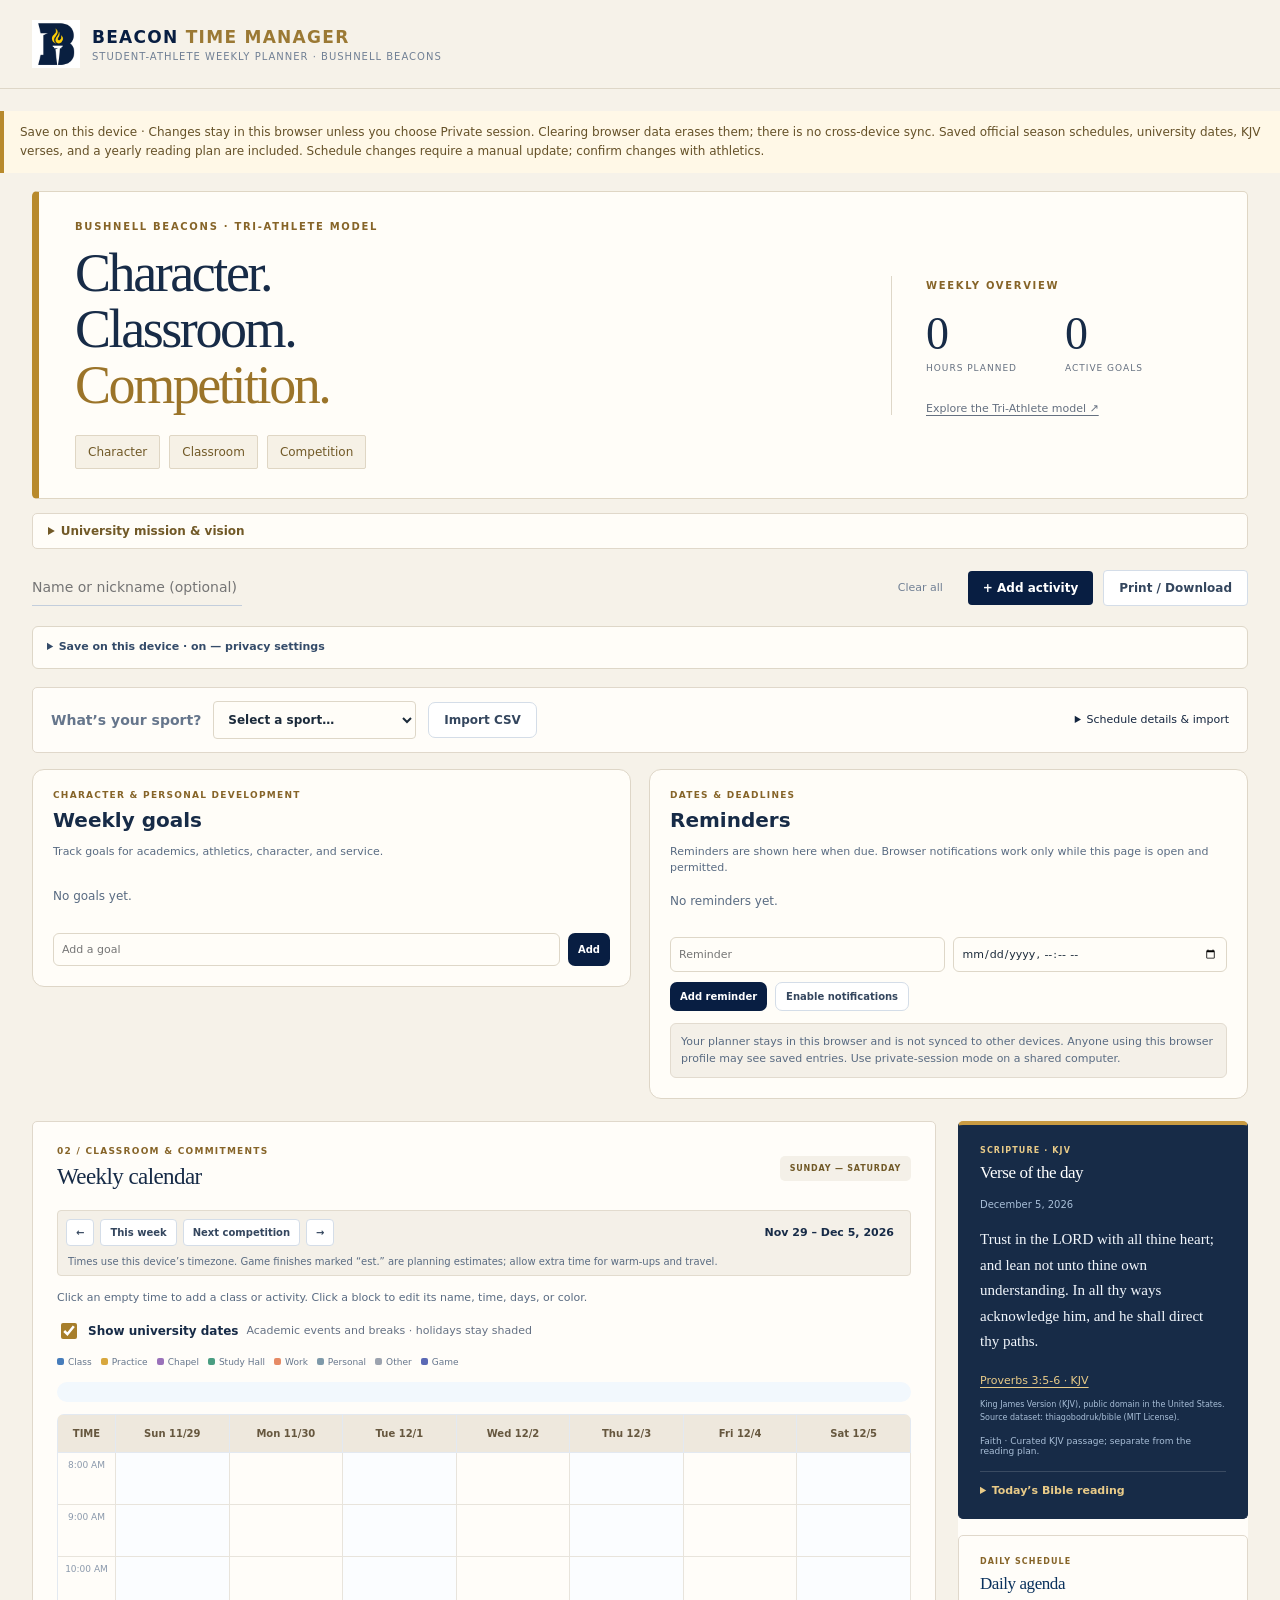
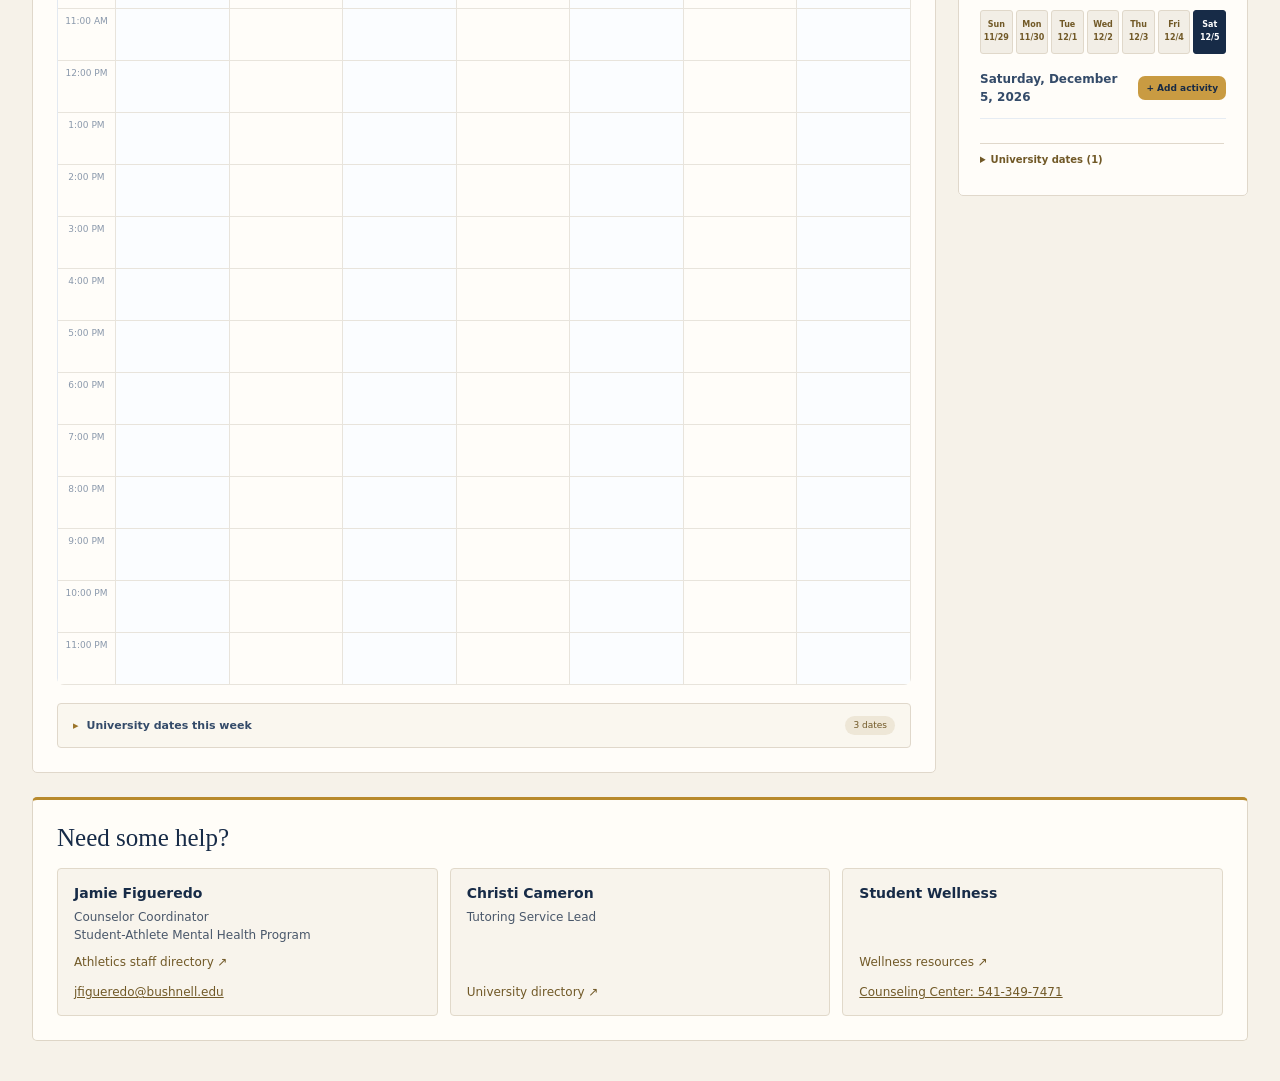
==== commit e09603d5: "Include Jamie email and counseling center phone" ====
--- a/index.html
+++ b/index.html
@@ -136,12 +136,14 @@
 .help-box{margin-top:24px;padding:24px;border:1px solid #ded6c7;border-top:3px solid #b88a2c;border-radius:5px;background:#fffdf8}.help-box h2{margin:0 0 16px;font:normal 25px Georgia,serif;color:#172b47}.help-links{display:grid;grid-template-columns:repeat(3,minmax(0,1fr));gap:12px}.help-links a{display:flex;flex-direction:column;gap:7px;padding:16px;border:1px solid #e1d9ca;border-radius:4px;color:#172b47;text-decoration:none;background:#f8f4ec}.help-links a:hover{border-color:#a77e2a;background:#f3ecdd}.help-links a:focus-visible{outline:3px solid #a77e2a;outline-offset:3px}.help-links strong{font-size:14px}.help-links span{font-size:12px;color:#715927}@media(max-width:650px){.help-box{padding:18px}.help-links{grid-template-columns:1fr}}
 
 .help-links .help-title{color:#49576a;line-height:1.5}.help-links a>span:last-child{margin-top:auto;padding-top:4px}
+
+.help-contact{display:flex;flex-direction:column;min-width:0;border:1px solid #e1d9ca;border-radius:4px;background:#f8f4ec}.help-contact>a{border:0;background:transparent}.help-contact>a:first-child{flex:1}.help-links .help-direct{display:block;padding:0 16px 16px;font-size:12px;color:#715927;text-decoration:underline;overflow-wrap:anywhere}.help-links .help-direct:hover{background:transparent;color:#172b47}
 </style><style>@media screen{
 body{background:#f6f2e9;color:#172b47}.wrap,header{max-width:1510px}header{border-bottom:1px solid #ded7c8;margin-bottom:22px}.brand h1 span:last-child{color:#9b7934!important}.hero{background:#fffdf8;color:#172b47;border:1px solid #dfd6c4;border-left:7px solid #b88a2c;border-radius:5px;box-shadow:none;padding:29px 36px}.hero:before,.hero:after{display:none}.hero .eyebrow{color:#866428}.hero h2{font-family:Georgia,serif;font-weight:400;font-size:54px;letter-spacing:-.045em;line-height:1.03}.hero h2 span{color:#9b7429}.hero p{color:#556172}.hero-summary{border-color:#ded7c8}.hero-summary>.eyebrow{color:#866428}.hero-metrics strong{color:#172b47;font-family:Georgia,serif;font-weight:400}.hero-metrics span,.hero-foot a,.hero .university-vision{color:#657080}.university-vision strong{color:#866428}.tri-athlete-values a{border-color:#dfd6c4;background:#f6f1e6;color:#715927;border-radius:2px}.panel,.sidebar section,.sidebar section+section,.sport-panel{border-radius:5px;border-color:#e0d8cb;background:#fffdf9}.sport-panel{background:#fffdf9}.toolbar button,.weeknav,.weeknav button,input,select,.agenda-event{border-radius:4px}.sport-panel .sync-btn,#agendaAdd{background:#c99b42!important;color:#182b45!important}.sport-panel select,.entry input{background:#fffdf8;border-color:#ded7c8}.academic-banner{background:#eee8da;border-color:#ddd4c3;border-radius:4px}.section-index{color:#866428!important}.section-heading h2,.sidebar h2{font-family:Georgia,serif;font-weight:400;letter-spacing:-.025em}.sidebar section.daily-verse-card{background:#172b47;border-color:#172b47;border-top:4px solid #c99b42}.daily-verse-card .section-index{color:#e9cb88!important}.daily-verse-card h2{color:white}.daily-verse-card a{color:#e9cb88}.weeknav{background:#f4f0e8;border-color:#e2dbce}.section-pill,.official-list details{background:#f4f0e8;color:#715927}.calendar{border-radius:2px}.dayhead,.timehead{background:#eee8dd;color:#66573e}.slot,.timecell{border-color:#e8e4dc}.calendar .slot.academic-holiday{background:#fbf0d4}.calendar .dayhead.academic-holiday{background:#efdcaa}.calendar .slot.academic-break{background:#edf1f5}.dashboard-agenda-card .agenda-days button{background:#f2eee6;border-color:#e0d8ca;color:#715927;border-radius:3px}.dashboard-agenda-card .agenda-days button[aria-pressed=true]{background:#172b47;color:white;border-color:#172b47}.dashboard-agenda-card .agenda-event{background:#f8f4ec;border-color:#e6dfd2;border-left-color:var(--event-color);border-radius:4px}.hint{background:#f4f0e8;border-color:#e2dbcf}#studentLabel:not(:empty){background:#fffdf8;border-color:#ded7c8;border-radius:4px}@media(max-width:600px){.hero h2{font-size:43px}.hero{padding:25px 23px}header{margin-bottom:16px}}
 }
 
 @media screen{.hero .tri-athlete-values{margin-top:22px;gap:9px}.hero .tri-athlete-values a{font-size:12px;padding:9px 12px}.hero .hero-summary{align-self:center}.hero .hero-foot{padding-top:10px}.university-context{margin:-8px 0 20px;padding:10px 15px;border:1px solid #e0d8ca;border-radius:5px;background:#fffdf8;font-size:12px;color:#556172}.university-context summary{cursor:pointer;color:#715927;font-weight:600}.university-context p{line-height:1.6;margin:12px 0}.university-context a{color:#715927}@media(max-width:600px){.hero .hero-summary{display:block}.hero .hero-foot{margin-top:14px}.hero .tri-athlete-values a{font-size:11px;padding:8px 9px}}}
-</style></head><body data-planner-view="dashboard"><header><div class="brand"><img class="brand-logo" src="[data-uri]" alt="Bushnell Beacons B torch logo"><div><h1><span style="color:var(--sky)">BEACON</span> <span style="color:var(--gold)">TIME MANAGER</span></h1><small>Student-Athlete Weekly Planner · Bushnell Beacons</small></div></div><div id="studentLabel"></div></header><main class="wrap"><div class="hero"><div><div class="eyebrow">BUSHNELL BEACONS · TRI-ATHLETE MODEL</div><h2>Character.<br>Classroom.<br><span>Competition.</span></h2><div class="tri-athlete-values" aria-label="Bushnell Tri-Athlete model"><a href="https://bushnellbeacons.com/sports/2020/7/1/beacons-of-character.aspx" target="_blank" rel="noopener">Character</a><a href="https://bushnellbeacons.com/sports/2020/6/19/beacons-in-the-classroom.aspx" target="_blank" rel="noopener">Classroom</a><a href="https://bushnellbeacons.com/sports/2020/6/19/beacons-in-competition.aspx" target="_blank" rel="noopener">Competition</a></div></div><div class="hero-summary"><span class="eyebrow">WEEKLY OVERVIEW</span><div class="hero-metrics"><div><strong id="heroHours">0</strong><span>HOURS PLANNED</span></div><div><strong id="heroGoals">0</strong><span>ACTIVE GOALS</span></div></div><div class="hero-foot"><a href="https://bushnellbeacons.com/sports/growth" target="_blank" rel="noopener">Explore the Tri-Athlete model ↗</a></div></div></div><details class="university-context no-print"><summary>University mission &amp; vision</summary><p><strong>Mission:</strong> Bushnell University fosters wisdom, faith, and service through excellent academic programs within a Christ-centered community.</p><p><strong>Vision:</strong> Bushnell University aspires to be characterized by its commitment to equip students to discover and answer God’s call in their lives.</p><a href="https://bushnell.edu/about/mission-vision/" target="_blank" rel="noopener noreferrer">University mission &amp; vision ↗</a></details><div class="toolbar"><input id="student" placeholder="Name or nickname (optional)" aria-label="Name or nickname (optional)"><button class="gold" id="add">+ Add activity</button><button class="secondary" id="print">Print / Download</button><span class="spacer"></span><button class="secondary" id="reset">Clear all</button></div><div class="sport-panel no-print"><label for="sport" class="sport-question">What’s your sport?</label><select id="sport"><option value="">Select a sport…</option></select><button id="importCSV" class="secondary" type="button">Import CSV</button><input id="csvScheduleFile" type="file" hidden><details class="sport-options"><summary>Schedule details &amp; import</summary><div class="sport-options-content"><p id="sportDurationNote" class="detail"></p><a id="sportSchedule" href="https://bushnellbeacons.com/" target="_blank" rel="noopener">View official schedule ↗</a><button id="syncSport" class="sync-btn">Load saved schedule</button><label for="sportCalendarFile">Import schedule (.ics or .csv)</label><label for="csvYear">CSV year if missing</label><input id="csvYear" type="number" min="1900" max="2200" value="2026" style="width:85px"><input type="file" id="sportCalendarFile" accept=".ics,.csv,text/calendar,text/csv"><div class="detail">Choose a sport to add its saved official season schedule. Schedules do not refresh automatically; check the last-updated date and confirm changes with athletics. Games without a published time are marked TBA.</div><div id="sportStatus" class="status" role="status"></div></div></details></div><div class="layout"><div class="panel"><div class="section-heading"><div><span class="section-index">02 / CLASSROOM &amp; COMMITMENTS</span><h2>Weekly calendar</h2></div><span class="section-pill">SUNDAY — SATURDAY</span></div><div class="weeknav"><button class="secondary" id="prevWeek" aria-label="Previous week">←</button><button class="secondary" id="currentWeek">This week</button><button class="secondary" id="nextCompetition">Next competition</button><button class="secondary" id="nextWeek" aria-label="Next week">→</button><strong id="weekLabel"></strong><span class="weeknote">Times use this device’s timezone. Game finishes marked “est.” are planning estimates; allow extra time for warm-ups and travel.</span></div><div class="sub">Click an empty time to add a class or activity. Click a block to edit its name, time, days, or color.</div><label class="academic-toggle no-print"><input type="checkbox" id="showAcademic" checked> Show university dates <small>Academic events and breaks · holidays stay shaded</small></label><div class="legend" id="legend"></div><div class="official-list" id="datedList"></div><div class="calendar-notes" id="calendarNotes"></div><div class="calendar-wrap" tabindex="0" role="region" aria-label="Weekly calendar, scroll horizontally on small screens"><div class="calendar" id="calendar"></div></div><p class="notice" id="reminderNotice"></p></div><aside class="panel sidebar"><section class="dashboard-agenda-card" id="dashboardAgendaCard"><span class="section-index">DAILY SCHEDULE</span><h2>Daily agenda</h2></section><div id="hoursSummaryCard" hidden><div id="stats"></div><h3 id="total"></h3></div><section><span class="section-index">CHARACTER &amp; PERSONAL DEVELOPMENT</span><h2>Weekly goals</h2><p class="sub goals-context">Track goals for academics, athletics, character, and service.</p><div id="goals"></div><div class="entry"><input id="goalInput" placeholder="Add a goal"><button id="addGoal">Add</button></div></section><section><span class="section-index">DATES &amp; DEADLINES</span><h2>Reminders</h2><div class="sub">Reminders are shown here when due. Browser notifications work only while this page is open and permitted.</div><div id="reminders"></div><div class="entry"><input id="reminderText" placeholder="Reminder"><input type="datetime-local" id="reminderAt" aria-label="Reminder date and time"></div><div class="entry"><button id="addReminder">Add reminder</button><button class="secondary" id="notify">Enable notifications</button></div><div class="hint">Your planner stays in this browser and is not synced to other devices. Anyone using this browser profile may see saved entries. Use private-session mode on a shared computer.</div></section></aside></div><section class="help-box no-print" aria-labelledby="helpHeading"><h2 id="helpHeading">Need some help?</h2><div class="help-links"><a href="https://bushnellbeacons.com/staff-directory/jamie-figueredo/337" target="_blank" rel="noopener noreferrer"><strong>Jamie Figueredo</strong><span class="help-title">Counselor Coordinator<br>Student-Athlete Mental Health Program</span><span>Athletics staff directory ↗</span></a><a href="https://bushnell.edu/directory/christi-cameron/" target="_blank" rel="noopener noreferrer"><strong>Christi Cameron</strong><span class="help-title">Tutoring Service Lead</span><span>University directory ↗</span></a><a href="https://bushnell.edu/student-life/wellness/" target="_blank" rel="noopener noreferrer"><strong>Student Wellness</strong><span>Wellness resources ↗</span></a></div></section></main><div class="modal" id="modal" role="dialog" aria-modal="true" aria-labelledby="modalTitle"><div class="dialog"><h2 id="modalTitle">Add activity</h2><div class="fields"><label class="full">Class or activity name<input id="evName" placeholder="e.g., Biology 101"></label><label>Category<select id="evCat"></select></label><label>Block color<input id="evColor" type="color" value="#477dbb" aria-label="Activity block color"></label><label>Start time<select id="evStart"></select></label><label>End time<select id="evEnd"></select></label><div class="full"><strong style="font-size:12px">Repeat on</strong><div class="days" id="dayChoices"></div></div></div><div class="error" id="err"></div><div class="actions"><button class="secondary" id="deleteEvent" style="margin-right:auto">Delete</button><button class="secondary" id="cancel">Cancel</button><button id="saveEvent">Save activity</button></div></div></div><script>/** @license
+</style></head><body data-planner-view="dashboard"><header><div class="brand"><img class="brand-logo" src="[data-uri]" alt="Bushnell Beacons B torch logo"><div><h1><span style="color:var(--sky)">BEACON</span> <span style="color:var(--gold)">TIME MANAGER</span></h1><small>Student-Athlete Weekly Planner · Bushnell Beacons</small></div></div><div id="studentLabel"></div></header><main class="wrap"><div class="hero"><div><div class="eyebrow">BUSHNELL BEACONS · TRI-ATHLETE MODEL</div><h2>Character.<br>Classroom.<br><span>Competition.</span></h2><div class="tri-athlete-values" aria-label="Bushnell Tri-Athlete model"><a href="https://bushnellbeacons.com/sports/2020/7/1/beacons-of-character.aspx" target="_blank" rel="noopener">Character</a><a href="https://bushnellbeacons.com/sports/2020/6/19/beacons-in-the-classroom.aspx" target="_blank" rel="noopener">Classroom</a><a href="https://bushnellbeacons.com/sports/2020/6/19/beacons-in-competition.aspx" target="_blank" rel="noopener">Competition</a></div></div><div class="hero-summary"><span class="eyebrow">WEEKLY OVERVIEW</span><div class="hero-metrics"><div><strong id="heroHours">0</strong><span>HOURS PLANNED</span></div><div><strong id="heroGoals">0</strong><span>ACTIVE GOALS</span></div></div><div class="hero-foot"><a href="https://bushnellbeacons.com/sports/growth" target="_blank" rel="noopener">Explore the Tri-Athlete model ↗</a></div></div></div><details class="university-context no-print"><summary>University mission &amp; vision</summary><p><strong>Mission:</strong> Bushnell University fosters wisdom, faith, and service through excellent academic programs within a Christ-centered community.</p><p><strong>Vision:</strong> Bushnell University aspires to be characterized by its commitment to equip students to discover and answer God’s call in their lives.</p><a href="https://bushnell.edu/about/mission-vision/" target="_blank" rel="noopener noreferrer">University mission &amp; vision ↗</a></details><div class="toolbar"><input id="student" placeholder="Name or nickname (optional)" aria-label="Name or nickname (optional)"><button class="gold" id="add">+ Add activity</button><button class="secondary" id="print">Print / Download</button><span class="spacer"></span><button class="secondary" id="reset">Clear all</button></div><div class="sport-panel no-print"><label for="sport" class="sport-question">What’s your sport?</label><select id="sport"><option value="">Select a sport…</option></select><button id="importCSV" class="secondary" type="button">Import CSV</button><input id="csvScheduleFile" type="file" hidden><details class="sport-options"><summary>Schedule details &amp; import</summary><div class="sport-options-content"><p id="sportDurationNote" class="detail"></p><a id="sportSchedule" href="https://bushnellbeacons.com/" target="_blank" rel="noopener">View official schedule ↗</a><button id="syncSport" class="sync-btn">Load saved schedule</button><label for="sportCalendarFile">Import schedule (.ics or .csv)</label><label for="csvYear">CSV year if missing</label><input id="csvYear" type="number" min="1900" max="2200" value="2026" style="width:85px"><input type="file" id="sportCalendarFile" accept=".ics,.csv,text/calendar,text/csv"><div class="detail">Choose a sport to add its saved official season schedule. Schedules do not refresh automatically; check the last-updated date and confirm changes with athletics. Games without a published time are marked TBA.</div><div id="sportStatus" class="status" role="status"></div></div></details></div><div class="layout"><div class="panel"><div class="section-heading"><div><span class="section-index">02 / CLASSROOM &amp; COMMITMENTS</span><h2>Weekly calendar</h2></div><span class="section-pill">SUNDAY — SATURDAY</span></div><div class="weeknav"><button class="secondary" id="prevWeek" aria-label="Previous week">←</button><button class="secondary" id="currentWeek">This week</button><button class="secondary" id="nextCompetition">Next competition</button><button class="secondary" id="nextWeek" aria-label="Next week">→</button><strong id="weekLabel"></strong><span class="weeknote">Times use this device’s timezone. Game finishes marked “est.” are planning estimates; allow extra time for warm-ups and travel.</span></div><div class="sub">Click an empty time to add a class or activity. Click a block to edit its name, time, days, or color.</div><label class="academic-toggle no-print"><input type="checkbox" id="showAcademic" checked> Show university dates <small>Academic events and breaks · holidays stay shaded</small></label><div class="legend" id="legend"></div><div class="official-list" id="datedList"></div><div class="calendar-notes" id="calendarNotes"></div><div class="calendar-wrap" tabindex="0" role="region" aria-label="Weekly calendar, scroll horizontally on small screens"><div class="calendar" id="calendar"></div></div><p class="notice" id="reminderNotice"></p></div><aside class="panel sidebar"><section class="dashboard-agenda-card" id="dashboardAgendaCard"><span class="section-index">DAILY SCHEDULE</span><h2>Daily agenda</h2></section><div id="hoursSummaryCard" hidden><div id="stats"></div><h3 id="total"></h3></div><section><span class="section-index">CHARACTER &amp; PERSONAL DEVELOPMENT</span><h2>Weekly goals</h2><p class="sub goals-context">Track goals for academics, athletics, character, and service.</p><div id="goals"></div><div class="entry"><input id="goalInput" placeholder="Add a goal"><button id="addGoal">Add</button></div></section><section><span class="section-index">DATES &amp; DEADLINES</span><h2>Reminders</h2><div class="sub">Reminders are shown here when due. Browser notifications work only while this page is open and permitted.</div><div id="reminders"></div><div class="entry"><input id="reminderText" placeholder="Reminder"><input type="datetime-local" id="reminderAt" aria-label="Reminder date and time"></div><div class="entry"><button id="addReminder">Add reminder</button><button class="secondary" id="notify">Enable notifications</button></div><div class="hint">Your planner stays in this browser and is not synced to other devices. Anyone using this browser profile may see saved entries. Use private-session mode on a shared computer.</div></section></aside></div><section class="help-box no-print" aria-labelledby="helpHeading"><h2 id="helpHeading">Need some help?</h2><div class="help-links"><article class="help-contact"><a href="https://bushnellbeacons.com/staff-directory/jamie-figueredo/337" target="_blank" rel="noopener noreferrer"><strong>Jamie Figueredo</strong><span class="help-title">Counselor Coordinator<br>Student-Athlete Mental Health Program</span><span>Athletics staff directory ↗</span></a><a class="help-direct" href="mailto:jfigueredo@bushnell.edu">jfigueredo@bushnell.edu</a></article><article class="help-contact"><a href="https://bushnell.edu/directory/christi-cameron/" target="_blank" rel="noopener noreferrer"><strong>Christi Cameron</strong><span class="help-title">Tutoring Service Lead</span><span>University directory ↗</span></a></article><article class="help-contact"><a href="https://bushnell.edu/student-life/wellness/" target="_blank" rel="noopener noreferrer"><strong>Student Wellness</strong><span>Wellness resources ↗</span></a><a class="help-direct" href="tel:+15413497471">Counseling Center: 541-349-7471</a></article></div></section></main><div class="modal" id="modal" role="dialog" aria-modal="true" aria-labelledby="modalTitle"><div class="dialog"><h2 id="modalTitle">Add activity</h2><div class="fields"><label class="full">Class or activity name<input id="evName" placeholder="e.g., Biology 101"></label><label>Category<select id="evCat"></select></label><label>Block color<input id="evColor" type="color" value="#477dbb" aria-label="Activity block color"></label><label>Start time<select id="evStart"></select></label><label>End time<select id="evEnd"></select></label><div class="full"><strong style="font-size:12px">Repeat on</strong><div class="days" id="dayChoices"></div></div></div><div class="error" id="err"></div><div class="actions"><button class="secondary" id="deleteEvent" style="margin-right:auto">Delete</button><button class="secondary" id="cancel">Cancel</button><button id="saveEvent">Save activity</button></div></div></div><script>/** @license
  *
  * jsPDF - PDF Document creation from JavaScript
  * Version 4.2.1 Built on 2026-03-17T11:11:27.056Z
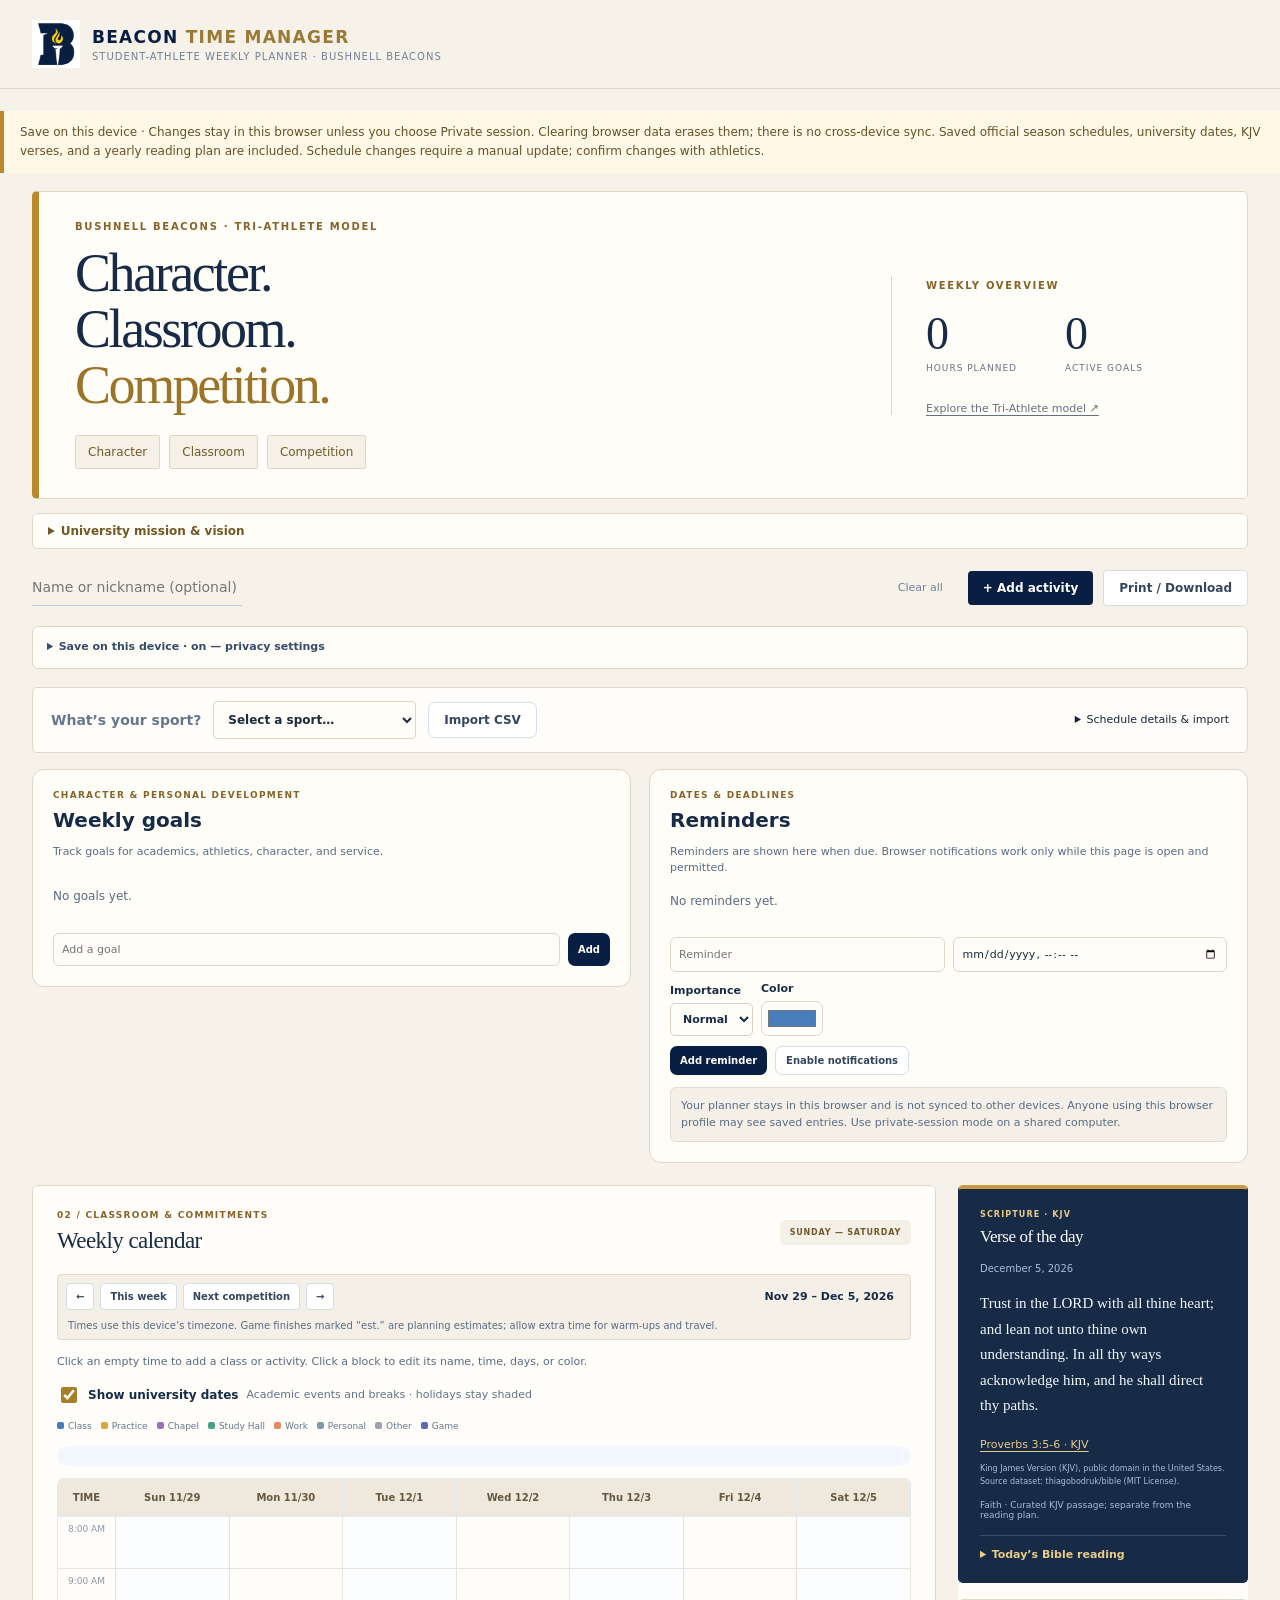
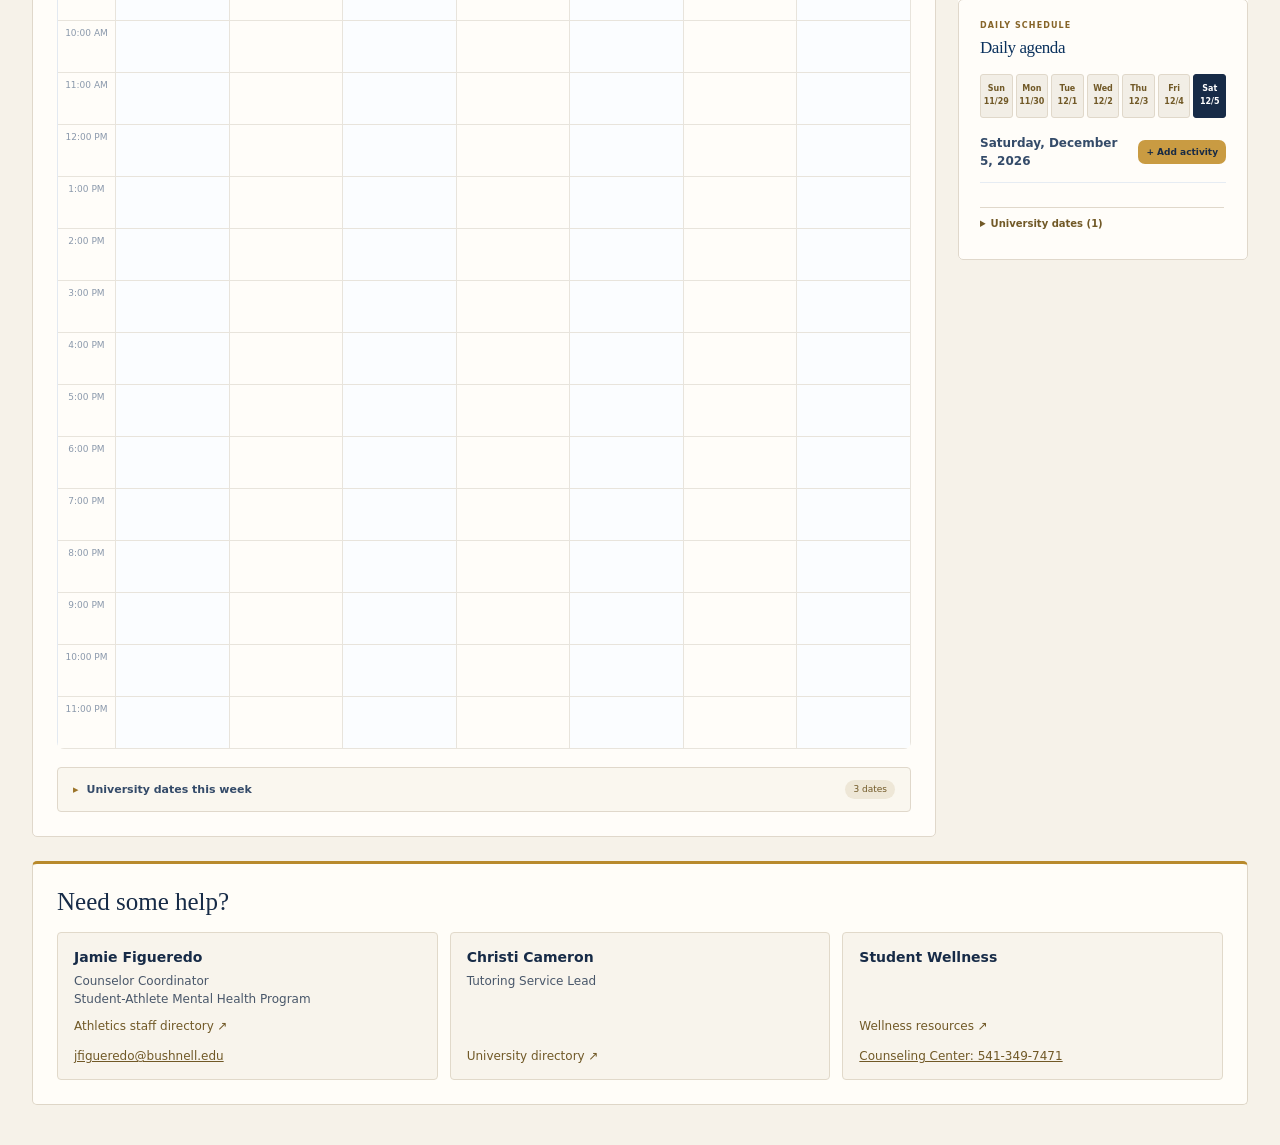
==== commit e8c06dc2: "Let students choose reminder importance and colors and edit saved reminders" ====
--- a/index.html
+++ b/index.html
@@ -1,4 +1,4 @@
-<!doctype html><html lang="en"><head><meta name="referrer" content="no-referrer"><meta http-equiv="Content-Security-Policy" content="default-src 'none'; script-src 'sha256-K4J8qPLSbAnjxa2udbhv6DepyvjfZTosJbgCjB/ZFq4=' 'sha256-5lUfzcMvCdaFOyxRJtGNAdlEfg2mGKQaEevu4PbCDVQ=' 'sha256-nDCu6FmSDt3/CTZEgkTY0olovbNPZvjSZ/FXt5posFc=' 'sha256-eCyfQNf6k3MT67LkIlXv7jFFKSjpmf9wLUhgZXOqatE=' 'sha256-YiGDMsOeMQhD/ntZ2XYAVrrZJLbuVvasviu0iHU/ivE=' 'sha256-IibCPLUy9vjBEl/mO98duvChL2XzInk38wcB9+Jn8k8=' 'sha256-3iRv4tl9HPzCb22nrDsY5pwWQQJ4nlO+cwevwumcU/c=' 'sha256-d+Yc6KoKeT/fP9z2h0H2vQrHsXRFK3N6sZ8ufTlN4HY=' 'sha256-59B5zWJSQriI613oB187CG6DUCsPrM87tOpUGGkSCa4=' 'sha256-yT2G0Cb790UOgJa4RgZOPFZ2z9ggM170JpE1UzbOKiQ=' 'sha256-ekrYWkN1Hr23uNK2Oewy59HN2P2QUDS5t11RDRYWf9s='; style-src 'unsafe-inline'; img-src data: blob:; connect-src 'none'; object-src 'none'; frame-src 'none'; base-uri 'none'; form-action 'none'"><script>
+<!doctype html><html lang="en"><head><meta name="referrer" content="no-referrer"><meta http-equiv="Content-Security-Policy" content="default-src 'none'; script-src 'sha256-K4J8qPLSbAnjxa2udbhv6DepyvjfZTosJbgCjB/ZFq4=' 'sha256-5lUfzcMvCdaFOyxRJtGNAdlEfg2mGKQaEevu4PbCDVQ=' 'sha256-nDCu6FmSDt3/CTZEgkTY0olovbNPZvjSZ/FXt5posFc=' 'sha256-eCyfQNf6k3MT67LkIlXv7jFFKSjpmf9wLUhgZXOqatE=' 'sha256-YiGDMsOeMQhD/ntZ2XYAVrrZJLbuVvasviu0iHU/ivE=' 'sha256-IibCPLUy9vjBEl/mO98duvChL2XzInk38wcB9+Jn8k8=' 'sha256-3iRv4tl9HPzCb22nrDsY5pwWQQJ4nlO+cwevwumcU/c=' 'sha256-d+Yc6KoKeT/fP9z2h0H2vQrHsXRFK3N6sZ8ufTlN4HY=' 'sha256-59B5zWJSQriI613oB187CG6DUCsPrM87tOpUGGkSCa4=' 'sha256-Uv6iyGMH1GaaYfPmzM08IrJmOl7jUefr/JWwHddTLe0=' 'sha256-ekrYWkN1Hr23uNK2Oewy59HN2P2QUDS5t11RDRYWf9s='; style-src 'unsafe-inline'; img-src data: blob:; connect-src 'none'; object-src 'none'; frame-src 'none'; base-uri 'none'; form-action 'none'"><script>
 (() => {
   const saved={"academic": {"source": "https://bushnell.edu/academics/academic-calendars/", "program": "Full-term and subterm calendars", "academicYear": "2026\u20132027", "verified": true, "verificationMethod": "Transcribed from the academic calendar text supplied by the project owner on 2026-10-29; not independently fetched.", "reviewedAt": "2026-10-29", "notes": ["Ranges supplied with inclusive end dates are stored with exclusive end dates.", "Subterm-specific deadlines are labeled; students should use their course session.", "December 10, 2027 commencement is preserved exactly as supplied under Summer 2027.", "Asterisks on Session 2 add/drop dates were supplied without their explanatory footnote."], "events": [{"title": "Classes Begin \u2014 Fall 2026 full term / Fall 2026 Session 1 (8 weeks)", "start": "2026-08-24", "end": "2026-08-25", "kind": "term", "appliesTo": ["Fall 2026 full term", "Fall 2026 Session 1 (8 weeks)"], "id": "academic-2026-27-001"}, {"title": "Last Day to Add/Drop Classes \u2014 Fall 2026 Session 1 (8 weeks)", "start": "2026-09-01", "end": "2026-09-02", "kind": "deadline", "appliesTo": ["Fall 2026 Session 1 (8 weeks)"], "id": "academic-2026-27-002"}, {"title": "Last Day to Add/Drop Classes \u2014 Fall 2026 full term", "start": "2026-09-04", "end": "2026-09-05", "kind": "deadline", "appliesTo": ["Fall 2026 full term"], "id": "academic-2026-27-003"}, {"title": "Labor Day Holiday", "start": "2026-09-07", "end": "2026-09-08", "kind": "holiday", "appliesTo": ["Fall 2026 full term", "Fall 2026 Session 1 (8 weeks)"], "id": "academic-2026-27-004"}, {"title": "Embrace the Community Day", "start": "2026-09-17", "end": "2026-09-18", "kind": "term", "appliesTo": ["Fall 2026 full term"], "id": "academic-2026-27-005"}, {"title": "Last Day to Withdraw and Declare P/NP \u2014 Fall 2026 Session 1 (8 weeks)", "start": "2026-10-02", "end": "2026-10-03", "kind": "deadline", "appliesTo": ["Fall 2026 Session 1 (8 weeks)"], "id": "academic-2026-27-006"}, {"title": "Last Day of Subterm \u2014 Fall 2026 Session 1 (8 weeks)", "start": "2026-10-18", "end": "2026-10-19", "kind": "term", "appliesTo": ["Fall 2026 Session 1 (8 weeks)"], "id": "academic-2026-27-007"}, {"title": "Classes Begin \u2014 Fall 2026 Session 2 (8 weeks)", "start": "2026-10-19", "end": "2026-10-20", "kind": "term", "appliesTo": ["Fall 2026 Session 2 (8 weeks)"], "id": "academic-2026-27-008"}, {"title": "Registration for Next Semester \u2014 Fall 2026 Session 2 (8 weeks)", "start": "2026-10-26", "end": "2026-12-19", "kind": "deadline", "appliesTo": ["Fall 2026 Session 2 (8 weeks)"], "id": "academic-2026-27-009"}, {"title": "Reserved Registration for Juniors/Seniors \u2014 Fall 2026 full term", "start": "2026-10-26", "end": "2026-11-02", "kind": "deadline", "appliesTo": ["Fall 2026 full term"], "id": "academic-2026-27-010"}, {"title": "Last Day to Add/Drop Classes \u2014 Fall 2026 Session 2 (8 weeks)", "start": "2026-10-27", "end": "2026-10-28", "kind": "deadline", "appliesTo": ["Fall 2026 Session 2 (8 weeks)"], "note": "Date marked with an asterisk in the supplied source; consult the official academic calendar for its footnote.", "id": "academic-2026-27-011"}, {"title": "Registration for Next Semester \u2014 Fall 2026 full term", "start": "2026-11-02", "end": "2026-11-26", "kind": "deadline", "appliesTo": ["Fall 2026 full term"], "id": "academic-2026-27-012"}, {"title": "Veteran\u2019s Day", "start": "2026-11-11", "end": "2026-11-12", "kind": "holiday", "appliesTo": ["Fall 2026 full term", "Fall 2026 Session 2 (8 weeks)"], "id": "academic-2026-27-013"}, {"title": "Thanksgiving Holiday", "start": "2026-11-26", "end": "2026-11-28", "kind": "holiday", "appliesTo": ["Fall 2026 full term", "Fall 2026 Session 2 (8 weeks)"], "id": "academic-2026-27-014"}, {"title": "Last Day to Withdraw and Declare P/NP \u2014 Fall 2026 full term / Fall 2026 Session 2 (8 weeks)", "start": "2026-11-30", "end": "2026-12-01", "kind": "deadline", "appliesTo": ["Fall 2026 full term", "Fall 2026 Session 2 (8 weeks)"], "id": "academic-2026-27-015"}, {"title": "Academic Creativity & Excellence Day", "start": "2026-12-02", "end": "2026-12-03", "kind": "term", "appliesTo": ["Fall 2026 full term"], "id": "academic-2026-27-016"}, {"title": "Final Examinations \u2014 Fall 2026 full term", "start": "2026-12-07", "end": "2026-12-11", "kind": "term", "appliesTo": ["Fall 2026 full term"], "id": "academic-2026-27-017"}, {"title": "Commencement", "start": "2026-12-11", "end": "2026-12-12", "kind": "term", "appliesTo": ["Fall 2026 full term", "Fall 2026 Session 2 (8 weeks)"], "id": "academic-2026-27-018"}, {"title": "Last Day of Semester \u2014 Fall 2026 full term", "start": "2026-12-13", "end": "2026-12-14", "kind": "term", "appliesTo": ["Fall 2026 full term"], "id": "academic-2026-27-019"}, {"title": "Last Day of Subterm \u2014 Fall 2026 Session 2 (8 weeks)", "start": "2026-12-13", "end": "2026-12-14", "kind": "term", "appliesTo": ["Fall 2026 Session 2 (8 weeks)"], "id": "academic-2026-27-020"}, {"title": "Interterm 2026", "start": "2026-12-14", "end": "2027-01-11", "kind": "term", "appliesTo": ["Interterm 2026"], "id": "academic-2026-27-021"}, {"title": "Classes Begin \u2014 Spring 2027 full term / Spring 2027 Session 1 (8 weeks)", "start": "2027-01-11", "end": "2027-01-12", "kind": "term", "appliesTo": ["Spring 2027 full term", "Spring 2027 Session 1 (8 weeks)"], "id": "academic-2026-27-022"}, {"title": "Martin Luther King Jr. Holiday", "start": "2027-01-18", "end": "2027-01-19", "kind": "holiday", "appliesTo": ["Spring 2027 full term", "Spring 2027 Session 1 (8 weeks)"], "id": "academic-2026-27-023"}, {"title": "Last Day to Add/Drop Classes \u2014 Spring 2027 Session 1 (8 weeks)", "start": "2027-01-19", "end": "2027-01-20", "kind": "deadline", "appliesTo": ["Spring 2027 Session 1 (8 weeks)"], "id": "academic-2026-27-024"}, {"title": "Last Day to Add/Drop Classes \u2014 Spring 2027 full term", "start": "2027-01-22", "end": "2027-01-23", "kind": "deadline", "appliesTo": ["Spring 2027 full term"], "id": "academic-2026-27-025"}, {"title": "Last Day to Withdraw and Declare P/NP \u2014 Spring 2027 Session 1 (8 weeks)", "start": "2027-02-19", "end": "2027-02-20", "kind": "deadline", "appliesTo": ["Spring 2027 Session 1 (8 weeks)"], "id": "academic-2026-27-026"}, {"title": "Last Day of Subterm \u2014 Spring 2027 Session 1 (8 weeks)", "start": "2027-03-07", "end": "2027-03-08", "kind": "term", "appliesTo": ["Spring 2027 Session 1 (8 weeks)"], "id": "academic-2026-27-027"}, {"title": "Classes Begin \u2014 Spring 2027 Session 2 (8 weeks)", "start": "2027-03-08", "end": "2027-03-09", "kind": "term", "appliesTo": ["Spring 2027 Session 2 (8 weeks)"], "id": "academic-2026-27-028"}, {"title": "Registration for Next Semester \u2014 Spring 2027 Session 2 (8 weeks)", "start": "2027-03-15", "end": "2027-04-24", "kind": "deadline", "appliesTo": ["Spring 2027 Session 2 (8 weeks)"], "id": "academic-2026-27-029"}, {"title": "Reserved Registration for Juniors/Seniors \u2014 Spring 2027 full term", "start": "2027-03-15", "end": "2027-03-22", "kind": "deadline", "appliesTo": ["Spring 2027 full term"], "id": "academic-2026-27-030"}, {"title": "Last Day to Add/Drop Classes \u2014 Spring 2027 Session 2 (8 weeks)", "start": "2027-03-16", "end": "2027-03-17", "kind": "deadline", "appliesTo": ["Spring 2027 Session 2 (8 weeks)"], "note": "Date marked with an asterisk in the supplied source; consult the official academic calendar for its footnote.", "id": "academic-2026-27-031"}, {"title": "Spring Break", "start": "2027-03-22", "end": "2027-03-29", "kind": "break", "appliesTo": ["Spring 2027 full term", "Spring 2027 Session 2 (8 weeks)"], "id": "academic-2026-27-032"}, {"title": "Good Friday Holiday", "start": "2027-03-26", "end": "2027-03-27", "kind": "holiday", "appliesTo": ["Spring 2027 full term", "Spring 2027 Session 2 (8 weeks)"], "id": "academic-2026-27-033"}, {"title": "Registration for Next Semester \u2014 Spring 2027 full term", "start": "2027-03-29", "end": "2027-04-24", "kind": "deadline", "appliesTo": ["Spring 2027 full term"], "id": "academic-2026-27-034"}, {"title": "Last Day to Withdraw and Declare P/NP \u2014 Spring 2027 full term / Spring 2027 Session 2 (8 weeks)", "start": "2027-04-23", "end": "2027-04-24", "kind": "deadline", "appliesTo": ["Spring 2027 full term", "Spring 2027 Session 2 (8 weeks)"], "id": "academic-2026-27-035"}, {"title": "Academic Creativity & Excellence Day", "start": "2027-04-28", "end": "2027-04-29", "kind": "term", "appliesTo": ["Spring 2027 full term"], "id": "academic-2026-27-036"}, {"title": "Final Examinations \u2014 Spring 2027 full term", "start": "2027-05-03", "end": "2027-05-07", "kind": "term", "appliesTo": ["Spring 2027 full term"], "id": "academic-2026-27-037"}, {"title": "Baccalaureate Service", "start": "2027-05-07", "end": "2027-05-08", "kind": "term", "appliesTo": ["Spring 2027 full term", "Spring 2027 Session 2 (8 weeks)"], "id": "academic-2026-27-038"}, {"title": "Commencement", "start": "2027-05-08", "end": "2027-05-09", "kind": "term", "appliesTo": ["Spring 2027 full term", "Spring 2027 Session 2 (8 weeks)"], "id": "academic-2026-27-039"}, {"title": "Last Day of Semester \u2014 Spring 2027 full term", "start": "2027-05-09", "end": "2027-05-10", "kind": "term", "appliesTo": ["Spring 2027 full term"], "id": "academic-2026-27-040"}, {"title": "Last Day of Subterm \u2014 Spring 2027 Session 2 (8 weeks)", "start": "2027-05-09", "end": "2027-05-10", "kind": "term", "appliesTo": ["Spring 2027 Session 2 (8 weeks)"], "id": "academic-2026-27-041"}, {"title": "Classes Begin \u2014 Summer 2027 full term / Summer 2027 Session 1 (7 weeks)", "start": "2027-05-10", "end": "2027-05-11", "kind": "term", "appliesTo": ["Summer 2027 full term", "Summer 2027 Session 1 (7 weeks)"], "id": "academic-2026-27-042"}, {"title": "Last Day to Add/Drop Classes \u2014 Summer 2027 Session 1 (7 weeks)", "start": "2027-05-18", "end": "2027-05-19", "kind": "deadline", "appliesTo": ["Summer 2027 Session 1 (7 weeks)"], "id": "academic-2026-27-043"}, {"title": "Last Day to Add/Drop Classes \u2014 Summer 2027 full term", "start": "2027-05-21", "end": "2027-05-22", "kind": "deadline", "appliesTo": ["Summer 2027 full term"], "id": "academic-2026-27-044"}, {"title": "Memorial Day Holiday", "start": "2027-05-31", "end": "2027-06-01", "kind": "holiday", "appliesTo": ["Summer 2027 full term", "Summer 2027 Session 1 (7 weeks)"], "id": "academic-2026-27-045"}, {"title": "Last Day to Withdraw and Declare P/NP \u2014 Summer 2027 Session 1 (7 weeks)", "start": "2027-06-11", "end": "2027-06-12", "kind": "deadline", "appliesTo": ["Summer 2027 Session 1 (7 weeks)"], "id": "academic-2026-27-046"}, {"title": "Last Day of Subterm \u2014 Summer 2027 Session 1 (7 weeks)", "start": "2027-06-27", "end": "2027-06-28", "kind": "term", "appliesTo": ["Summer 2027 Session 1 (7 weeks)"], "id": "academic-2026-27-047"}, {"title": "Classes Begin \u2014 Summer 2027 Session 2 (7 weeks)", "start": "2027-06-28", "end": "2027-06-29", "kind": "term", "appliesTo": ["Summer 2027 Session 2 (7 weeks)"], "id": "academic-2026-27-048"}, {"title": "Independence Day Holiday", "start": "2027-07-05", "end": "2027-07-06", "kind": "holiday", "appliesTo": ["Summer 2027 full term", "Summer 2027 Session 2 (7 weeks)"], "id": "academic-2026-27-049"}, {"title": "Last Day to Add/Drop Classes \u2014 Summer 2027 Session 2 (7 weeks)", "start": "2027-07-06", "end": "2027-07-07", "kind": "deadline", "appliesTo": ["Summer 2027 Session 2 (7 weeks)"], "note": "Date marked with an asterisk in the supplied source; consult the official academic calendar for its footnote.", "id": "academic-2026-27-050"}, {"title": "Last Day to Withdraw and Declare P/NP \u2014 Summer 2027 full term / Summer 2027 Session 2 (7 weeks)", "start": "2027-07-30", "end": "2027-07-31", "kind": "deadline", "appliesTo": ["Summer 2027 full term", "Summer 2027 Session 2 (7 weeks)"], "id": "academic-2026-27-051"}, {"title": "Last Day of Semester \u2014 Summer 2027 full term", "start": "2027-08-15", "end": "2027-08-16", "kind": "term", "appliesTo": ["Summer 2027 full term"], "id": "academic-2026-27-052"}, {"title": "Last Day of Subterm \u2014 Summer 2027 Session 2 (7 weeks)", "start": "2027-08-15", "end": "2027-08-16", "kind": "term", "appliesTo": ["Summer 2027 Session 2 (7 weeks)"], "id": "academic-2026-27-053"}, {"title": "Commencement", "start": "2027-12-10", "end": "2027-12-11", "kind": "term", "appliesTo": ["Summer 2027 full term", "Summer 2027 Session 2 (7 weeks)"], "id": "academic-2026-27-054"}]}, "sports": {"mens-soccer": {"events": [{"id": "7209", "title": "Rogue Community College", "start": "2026-08-11T11:30:00-07:00", "end": null, "allDay": false, "timeUnknown": false, "timeLabel": "11:30 a.m.", "status": "", "location": "Medford, Ore. Lithia & Driveway Fields", "sourceUrl": "https://bushnellbeacons.com/sports/mens-soccer/schedule", "timeZoneNote": "Times without a zone are interpreted in Pacific time. Confirm with the official schedule."}, {"id": "7450", "title": "Klamath Falls Community College", "start": "2026-08-11T14:00:00-07:00", "end": null, "allDay": false, "timeUnknown": false, "timeLabel": "2 p.m.", "status": "", "location": "Medford, Ore. Lithia & Driveway Fields", "sourceUrl": "https://bushnellbeacons.com/sports/mens-soccer/schedule", "timeZoneNote": "Times without a zone are interpreted in Pacific time. Confirm with the official schedule."}, {"id": "7210", "title": "Southwestern Oregon Community College", "start": "2026-08-13T12:00:00-07:00", "end": null, "allDay": false, "timeUnknown": false, "timeLabel": "12 p.m.", "status": "", "location": "Eugene, Ore. Civic Park", "sourceUrl": "https://bushnellbeacons.com/sports/mens-soccer/schedule", "timeZoneNote": "Times without a zone are interpreted in Pacific time. Confirm with the official schedule."}, {"id": "7211", "title": "Clark College", "start": "2026-08-19T14:00:00-07:00", "end": null, "allDay": false, "timeUnknown": false, "timeLabel": "2 p.m.", "status": "", "location": "Eugene, Ore. Civic Park", "sourceUrl": "https://bushnellbeacons.com/sports/mens-soccer/schedule", "timeZoneNote": "Times without a zone are interpreted in Pacific time. Confirm with the official schedule."}, {"id": "7212", "title": "George Fox University", "start": "2026-08-25T19:00:00-07:00", "end": null, "allDay": false, "timeUnknown": false, "timeLabel": "7 p.m.", "status": "", "location": "Newberg, Ore. Austin Sports Complex", "sourceUrl": "https://bushnellbeacons.com/sports/mens-soccer/schedule", "timeZoneNote": "Times without a zone are interpreted in Pacific time. Confirm with the official schedule."}, {"id": "7213", "title": "Stanton University", "start": "2026-08-27T19:30:00-07:00", "end": null, "allDay": false, "timeUnknown": false, "timeLabel": "7:30 p.m.", "status": "", "location": "Eugene, Ore. Civic Park", "sourceUrl": "https://bushnellbeacons.com/sports/mens-soccer/schedule", "timeZoneNote": "Times without a zone are interpreted in Pacific time. Confirm with the official schedule."}, {"id": "7214", "title": "Lewis & Clark College", "start": "2026-08-29T11:00:00-07:00", "end": null, "allDay": false, "timeUnknown": false, "timeLabel": "11 a.m.", "status": "", "location": "Eugene, Ore. Civic Park", "sourceUrl": "https://bushnellbeacons.com/sports/mens-soccer/schedule", "timeZoneNote": "Times without a zone are interpreted in Pacific time. Confirm with the official schedule."}, {"id": "7215", "title": "Simpson University (Calif.)", "start": "2026-09-01T11:00:00-07:00", "end": null, "allDay": false, "timeUnknown": false, "timeLabel": "11 a.m.", "status": "", "location": "Redding, Calif. California Soccer Park", "sourceUrl": "https://bushnellbeacons.com/sports/mens-soccer/schedule", "timeZoneNote": "Times without a zone are interpreted in Pacific time. Confirm with the official schedule."}, {"id": "7216", "title": "Lincoln University (Calif.)", "start": "2026-09-02T12:00:00-07:00", "end": null, "allDay": false, "timeUnknown": false, "timeLabel": "12 p.m.", "status": "", "location": "Redding, Calif. California Soccer Park", "sourceUrl": "https://bushnellbeacons.com/sports/mens-soccer/schedule", "timeZoneNote": "Times without a zone are interpreted in Pacific time. Confirm with the official schedule."}, {"id": "7217", "title": "Pacific University", "start": "2026-09-04T19:00:00-07:00", "end": null, "allDay": false, "timeUnknown": false, "timeLabel": "7 p.m.", "status": "", "location": "Eugene, Ore. Civic Park", "sourceUrl": "https://bushnellbeacons.com/sports/mens-soccer/schedule", "timeZoneNote": "Times without a zone are interpreted in Pacific time. Confirm with the official schedule."}, {"id": "7218", "title": "Pacific Union College (Calif.)", "start": "2026-09-06T12:30:00-07:00", "end": null, "allDay": false, "timeUnknown": false, "timeLabel": "12:30 p.m.", "status": "", "location": "Eugene, Ore. Civic Park", "sourceUrl": "https://bushnellbeacons.com/sports/mens-soccer/schedule", "timeZoneNote": "Times without a zone are interpreted in Pacific time. Confirm with the official schedule."}, {"id": "7219", "title": "Chemeketa Community College", "start": "2026-09-09T12:00:00-07:00", "end": null, "allDay": false, "timeUnknown": false, "timeLabel": "12 p.m.", "status": "", "location": "Salem, Ore.", "sourceUrl": "https://bushnellbeacons.com/sports/mens-soccer/schedule", "timeZoneNote": "Times without a zone are interpreted in Pacific time. Confirm with the official schedule."}, {"id": "7220", "title": "Willamette University", "start": "2026-09-18T19:00:00-07:00", "end": null, "allDay": false, "timeUnknown": false, "timeLabel": "7 p.m.", "status": "", "location": "Salem, Ore. Sparks Field", "sourceUrl": "https://bushnellbeacons.com/sports/mens-soccer/schedule", "timeZoneNote": "Times without a zone are interpreted in Pacific time. Confirm with the official schedule."}, {"id": "7221", "title": "University of Providence (Mont.)", "start": "2026-09-19T19:00:00-07:00", "end": null, "allDay": false, "timeUnknown": false, "timeLabel": "7 p.m.", "status": "", "location": "Eugene, Ore. Civic Park", "sourceUrl": "https://bushnellbeacons.com/sports/mens-soccer/schedule", "timeZoneNote": "Times without a zone are interpreted in Pacific time. Confirm with the official schedule."}, {"id": "7222", "title": "Pacific University", "start": "2026-09-22T19:30:00-07:00", "end": null, "allDay": false, "timeUnknown": false, "timeLabel": "7:30 p.m.", "status": "", "location": "Forest Grove, Ore. Hanson Stadium", "sourceUrl": "https://bushnellbeacons.com/sports/mens-soccer/schedule", "timeZoneNote": "Times without a zone are interpreted in Pacific time. Confirm with the official schedule."}, {"id": "7223", "title": "The College of Idaho", "start": "2026-09-25T19:00:00-07:00", "end": null, "allDay": false, "timeUnknown": false, "timeLabel": "7 p.m.", "status": "", "location": "Eugene, Ore. Civic Park", "sourceUrl": "https://bushnellbeacons.com/sports/mens-soccer/schedule", "timeZoneNote": "Times without a zone are interpreted in Pacific time. Confirm with the official schedule."}, {"id": "7224", "title": "RV Eastern Oregon University", "start": "2026-09-26T19:00:00-07:00", "end": null, "allDay": false, "timeUnknown": false, "timeLabel": "7 p.m.", "status": "", "location": "Eugene, Ore. Civic Park", "sourceUrl": "https://bushnellbeacons.com/sports/mens-soccer/schedule", "timeZoneNote": "Times without a zone are interpreted in Pacific time. Confirm with the official schedule."}, {"id": "7225", "title": "Southwestern Oregon Community College", "start": "2026-09-29T16:00:00-07:00", "end": null, "allDay": false, "timeUnknown": false, "timeLabel": "4 p.m.", "status": "", "location": "Coos Bay, Ore.", "sourceUrl": "https://bushnellbeacons.com/sports/mens-soccer/schedule", "timeZoneNote": "Times without a zone are interpreted in Pacific time. Confirm with the official schedule."}, {"id": "7226", "title": "Warner Pacific University", "start": "2026-10-02T14:30:00-07:00", "end": null, "allDay": false, "timeUnknown": false, "timeLabel": "2:30 p.m.", "status": "", "location": "Portland, Ore. Eastside Timbers Sports Complex", "sourceUrl": "https://bushnellbeacons.com/sports/mens-soccer/schedule", "timeZoneNote": "Times without a zone are interpreted in Pacific time. Confirm with the official schedule."}, {"id": "7227", "title": "Walla Walla University", "start": "2026-10-04T13:00:00-07:00", "end": null, "allDay": false, "timeUnknown": false, "timeLabel": "1 p.m.", "status": "", "location": "College Place, Wash. Walla Walla Soccer Complex", "sourceUrl": "https://bushnellbeacons.com/sports/mens-soccer/schedule", "timeZoneNote": "Times without a zone are interpreted in Pacific time. Confirm with the official schedule."}, {"id": "7228", "title": "Northwest University (Wash.)", "start": "2026-10-09T15:00:00-07:00", "end": null, "allDay": false, "timeUnknown": false, "timeLabel": "3 p.m.", "status": "", "location": "Kirkland, Wash.", "sourceUrl": "https://bushnellbeacons.com/sports/mens-soccer/schedule", "timeZoneNote": "Times without a zone are interpreted in Pacific time. Confirm with the official schedule."}, {"id": "7229", "title": "The Evergreen State College (Wash.)", "start": "2026-10-10T15:00:00-07:00", "end": null, "allDay": false, "timeUnknown": false, "timeLabel": "3 p.m.", "status": "", "location": "Olympia, Wash. Evergreen Soccer field", "sourceUrl": "https://bushnellbeacons.com/sports/mens-soccer/schedule", "timeZoneNote": "Times without a zone are interpreted in Pacific time. Confirm with the official schedule."}, {"id": "7231", "title": "Corban University", "start": "2026-10-16T19:00:00-07:00", "end": null, "allDay": false, "timeUnknown": false, "timeLabel": "7 p.m.", "status": "", "location": "Salem, Ore. Corban Outdoor Athletic Complex", "sourceUrl": "https://bushnellbeacons.com/sports/mens-soccer/schedule", "timeZoneNote": "Times without a zone are interpreted in Pacific time. Confirm with the official schedule."}, {"id": "7303", "title": "Linfield University", "start": "2026-10-20T19:00:00-07:00", "end": null, "allDay": false, "timeUnknown": false, "timeLabel": "7 p.m.", "status": "", "location": "McMinnville, Ore.", "sourceUrl": "https://bushnellbeacons.com/sports/mens-soccer/schedule", "timeZoneNote": "Times without a zone are interpreted in Pacific time. Confirm with the official schedule."}, {"id": "7232", "title": "#15 Southern Oregon University", "start": "2026-10-23T19:00:00-07:00", "end": null, "allDay": false, "timeUnknown": false, "timeLabel": "7 p.m.", "status": "", "location": "Eugene, Ore. Civic Park", "sourceUrl": "https://bushnellbeacons.com/sports/mens-soccer/schedule", "timeZoneNote": "Times without a zone are interpreted in Pacific time. Confirm with the official schedule."}, {"id": "7233", "title": "Oregon Tech", "start": "2026-10-24T19:00:00-07:00", "end": null, "allDay": false, "timeUnknown": false, "timeLabel": "7 p.m.", "status": "", "location": "Eugene, Ore. Civic Park", "sourceUrl": "https://bushnellbeacons.com/sports/mens-soccer/schedule", "timeZoneNote": "Times without a zone are interpreted in Pacific time. Confirm with the official schedule."}, {"id": "7234", "title": "#8 Rocky Mountain College (Mont.)", "start": "2026-10-29T19:30:00-06:00", "end": null, "allDay": false, "timeUnknown": false, "timeLabel": "7:30 p.m. (MT)", "status": "", "location": "Billings, Mont. Wendy's Field", "sourceUrl": "https://bushnellbeacons.com/sports/mens-soccer/schedule", "timeZoneNote": "Times without a zone are interpreted in Pacific time. Confirm with the official schedule."}, {"id": "7235", "title": "Carroll College (Mont.)", "start": "2026-10-31T12:00:00-06:00", "end": null, "allDay": false, "timeUnknown": false, "timeLabel": "12 p.m. (MT)", "status": "", "location": "Helena, Mont. Nelson Stadium", "sourceUrl": "https://bushnellbeacons.com/sports/mens-soccer/schedule", "timeZoneNote": "Times without a zone are interpreted in Pacific time. Confirm with the official schedule."}, {"id": "7236", "title": "CCC Quarterfinals", "start": "2026-11-07", "end": null, "allDay": true, "timeUnknown": true, "timeLabel": "TBD", "status": "", "location": "Medford, Ore. Lithia & Driveway Fields", "sourceUrl": "https://bushnellbeacons.com/sports/mens-soccer/schedule", "timeZoneNote": "Times without a zone are interpreted in Pacific time. Confirm with the official schedule."}, {"id": "7237", "title": "CCC Semifinals", "start": "2026-11-09", "end": null, "allDay": true, "timeUnknown": true, "timeLabel": "TBD", "status": "", "location": "Medford, Ore. Lithia & Driveway Fields", "sourceUrl": "https://bushnellbeacons.com/sports/mens-soccer/schedule", "timeZoneNote": "Times without a zone are interpreted in Pacific time. Confirm with the official schedule."}, {"id": "7238", "title": "CCC Championship", "start": "2026-11-11", "end": null, "allDay": true, "timeUnknown": true, "timeLabel": "TBD", "status": "", "location": "Medford, Ore. Lithia & Driveway Fields", "sourceUrl": "https://bushnellbeacons.com/sports/mens-soccer/schedule", "timeZoneNote": "Times without a zone are interpreted in Pacific time. Confirm with the official schedule."}, {"id": "7239", "title": "NAIA First Round", "start": "2026-11-19", "end": null, "allDay": true, "timeUnknown": true, "timeLabel": "TBD", "status": "", "location": "TBD", "sourceUrl": "https://bushnellbeacons.com/sports/mens-soccer/schedule", "timeZoneNote": "Times without a zone are interpreted in Pacific time. Confirm with the official schedule."}, {"id": "7240", "title": "NAIA Second Round", "start": "2026-11-21", "end": null, "allDay": true, "timeUnknown": true, "timeLabel": "TBD", "status": "", "location": "TBD", "sourceUrl": "https://bushnellbeacons.com/sports/mens-soccer/schedule", "timeZoneNote": "Times without a zone are interpreted in Pacific time. Confirm with the official schedule."}, {"id": "7241", "title": "NAIA Final Site Begins", "start": "2026-11-30", "end": null, "allDay": true, "timeUnknown": true, "timeLabel": "TBD", "status": "", "location": "Orange Beach, Ala. Orange Beach Sportsplex", "sourceUrl": "https://bushnellbeacons.com/sports/mens-soccer/schedule", "timeZoneNote": "Times without a zone are interpreted in Pacific time. Confirm with the official schedule."}], "skipped": 0, "note": "Saved official season schedule. Dates may change; confirm with the official athletics site.", "source": "https://bushnellbeacons.com/sports/mens-soccer/schedule", "fetchedAt": "2026-10-29T19:04:00.960513+00:00", "available": true}, "mens-basketball": {"events": [{"id": "7385", "title": "Alumni Game", "start": "2026-10-18T16:00:00-07:00", "end": null, "allDay": false, "timeUnknown": false, "timeLabel": "4 p.m.", "status": "", "location": "Eugene, Ore. Morse Center", "sourceUrl": "https://bushnellbeacons.com/sports/mens-basketball/schedule", "timeZoneNote": "Times without a zone are interpreted in Pacific time. Confirm with the official schedule."}, {"id": "7414", "title": "Southwestern Oregon Community College", "start": "2026-10-22T19:00:00-07:00", "end": null, "allDay": false, "timeUnknown": false, "timeLabel": "7 p.m.", "status": "", "location": "Eugene, Ore. Morse Center", "sourceUrl": "https://bushnellbeacons.com/sports/mens-basketball/schedule", "timeZoneNote": "Times without a zone are interpreted in Pacific time. Confirm with the official schedule."}, {"id": "7415", "title": "Carroll College (Mont.)", "start": "2026-10-28T19:00:00-06:00", "end": null, "allDay": false, "timeUnknown": false, "timeLabel": "7 p.m. (MT)", "status": "", "location": "Helena, Mont. PE Center", "sourceUrl": "https://bushnellbeacons.com/sports/mens-basketball/schedule", "timeZoneNote": "Times without a zone are interpreted in Pacific time. Confirm with the official schedule."}, {"id": "7416", "title": "University of Providence (Mont.)", "start": "2026-10-30T17:00:00-06:00", "end": null, "allDay": false, "timeUnknown": false, "timeLabel": "5 p.m. (MT)", "status": "", "location": "Great Falls, Mont. McLaughlin Center", "sourceUrl": "https://bushnellbeacons.com/sports/mens-basketball/schedule", "timeZoneNote": "Times without a zone are interpreted in Pacific time. Confirm with the official schedule."}, {"id": "7417", "title": "Montana State University-Northern", "start": "2026-10-31T13:00:00-06:00", "end": null, "allDay": false, "timeUnknown": false, "timeLabel": "1 p.m. (MT)", "status": "", "location": "Great Falls, Mont. McLaughlin Center", "sourceUrl": "https://bushnellbeacons.com/sports/mens-basketball/schedule", "timeZoneNote": "Times without a zone are interpreted in Pacific time. Confirm with the official schedule."}, {"id": "7418", "title": "Simpson University (Calif.)", "start": "2026-11-06T16:00:00-08:00", "end": null, "allDay": false, "timeUnknown": false, "timeLabel": "4 p.m.", "status": "", "location": "Eugene, Ore. Morse Center", "sourceUrl": "https://bushnellbeacons.com/sports/mens-basketball/schedule", "timeZoneNote": "Times without a zone are interpreted in Pacific time. Confirm with the official schedule."}, {"id": "7419", "title": "#17 The Master's University (Calif.)", "start": "2026-11-12T19:00:00-08:00", "end": null, "allDay": false, "timeUnknown": false, "timeLabel": "7 p.m.", "status": "", "location": "Santa Clarita, Calif. The MacArthur Center", "sourceUrl": "https://bushnellbeacons.com/sports/mens-basketball/schedule", "timeZoneNote": "Times without a zone are interpreted in Pacific time. Confirm with the official schedule."}, {"id": "7420", "title": "Life Pacific (Calif.)", "start": "2026-11-14T18:00:00-08:00", "end": null, "allDay": false, "timeUnknown": false, "timeLabel": "6 p.m.", "status": "", "location": "San Dimas, Calif. Mehl Court", "sourceUrl": "https://bushnellbeacons.com/sports/mens-basketball/schedule", "timeZoneNote": "Times without a zone are interpreted in Pacific time. Confirm with the official schedule."}, {"id": "7421", "title": "Pacific Union College (Calif.)", "start": "2026-11-20T14:00:00-08:00", "end": null, "allDay": false, "timeUnknown": false, "timeLabel": "2 p.m.", "status": "", "location": "Redding, Calif. James M. Grant Center", "sourceUrl": "https://bushnellbeacons.com/sports/mens-basketball/schedule", "timeZoneNote": "Times without a zone are interpreted in Pacific time. Confirm with the official schedule."}, {"id": "7422", "title": "Simpson University (Calif.)", "start": "2026-11-21T16:00:00-08:00", "end": null, "allDay": false, "timeUnknown": false, "timeLabel": "4 p.m.", "status": "", "location": "Redding, Calif. James M. Grant Center", "sourceUrl": "https://bushnellbeacons.com/sports/mens-basketball/schedule", "timeZoneNote": "Times without a zone are interpreted in Pacific time. Confirm with the official schedule."}, {"id": "7386", "title": "Corban University", "start": "2026-12-01T19:30:00-08:00", "end": null, "allDay": false, "timeUnknown": false, "timeLabel": "7:30 p.m.", "status": "", "location": "Salem, Ore. C.E. Jeffers Sports Center", "sourceUrl": "https://bushnellbeacons.com/sports/mens-basketball/schedule", "timeZoneNote": "Times without a zone are interpreted in Pacific time. Confirm with the official schedule."}, {"id": "7387", "title": "Warner Pacific University", "start": "2026-12-05T18:00:00-08:00", "end": null, "allDay": false, "timeUnknown": false, "timeLabel": "6 p.m.", "status": "", "location": "Eugene, Ore. Morse Center", "sourceUrl": "https://bushnellbeacons.com/sports/mens-basketball/schedule", "timeZoneNote": "Times without a zone are interpreted in Pacific time. Confirm with the official schedule."}, {"id": "7423", "title": "Western Oregon University", "start": "2026-12-12T16:00:00-08:00", "end": null, "allDay": false, "timeUnknown": false, "timeLabel": "4 p.m.", "status": "", "location": "Monmouth, Ore.", "sourceUrl": "https://bushnellbeacons.com/sports/mens-basketball/schedule", "timeZoneNote": "Times without a zone are interpreted in Pacific time. Confirm with the official schedule."}, {"id": "7388", "title": "College of Idaho", "start": "2026-12-18T19:30:00-08:00", "end": null, "allDay": false, "timeUnknown": false, "timeLabel": "7:30 p.m.", "status": "", "location": "Eugene, Ore. Morse Center", "sourceUrl": "https://bushnellbeacons.com/sports/mens-basketball/schedule", "timeZoneNote": "Times without a zone are interpreted in Pacific time. Confirm with the official schedule."}, {"id": "7389", "title": "Eastern Oregon University", "start": "2026-12-19T18:00:00-08:00", "end": null, "allDay": false, "timeUnknown": false, "timeLabel": "6 p.m.", "status": "", "location": "Eugene, Ore. Morse Center", "sourceUrl": "https://bushnellbeacons.com/sports/mens-basketball/schedule", "timeZoneNote": "Times without a zone are interpreted in Pacific time. Confirm with the official schedule."}, {"id": "7390", "title": "Lewis-Clark State College (Idaho)", "start": "2027-01-01T19:30:00-08:00", "end": null, "allDay": false, "timeUnknown": false, "timeLabel": "7:30 p.m.", "status": "", "location": "Lewiston, Idaho P1FCU Activity Center", "sourceUrl": "https://bushnellbeacons.com/sports/mens-basketball/schedule", "timeZoneNote": "Times without a zone are interpreted in Pacific time. Confirm with the official schedule."}, {"id": "7391", "title": "Walla Walla University", "start": "2027-01-02T20:00:00-08:00", "end": null, "allDay": false, "timeUnknown": false, "timeLabel": "8 p.m.", "status": "", "location": "College Place, Wash. Windemuth Court", "sourceUrl": "https://bushnellbeacons.com/sports/mens-basketball/schedule", "timeZoneNote": "Times without a zone are interpreted in Pacific time. Confirm with the official schedule."}, {"id": "7392", "title": "Southern Oregon University", "start": "2027-01-08T19:30:00-08:00", "end": null, "allDay": false, "timeUnknown": false, "timeLabel": "7:30 p.m.", "status": "", "location": "Ashland, Ore. Lithia Motors Pavilion", "sourceUrl": "https://bushnellbeacons.com/sports/mens-basketball/schedule", "timeZoneNote": "Times without a zone are interpreted in Pacific time. Confirm with the official schedule."}, {"id": "7393", "title": "Oregon Tech", "start": "2027-01-09T18:00:00-08:00", "end": null, "allDay": false, "timeUnknown": false, "timeLabel": "6 p.m.", "status": "", "location": "Klamath Falls, Ore. Danny Miles Court", "sourceUrl": "https://bushnellbeacons.com/sports/mens-basketball/schedule", "timeZoneNote": "Times without a zone are interpreted in Pacific time. Confirm with the official schedule."}, {"id": "7394", "title": "Northwest University (Wash.)", "start": "2027-01-15T19:30:00-08:00", "end": null, "allDay": false, "timeUnknown": false, "timeLabel": "7:30 p.m.", "status": "", "location": "Eugene, Ore. Morse Center", "sourceUrl": "https://bushnellbeacons.com/sports/mens-basketball/schedule", "timeZoneNote": "Times without a zone are interpreted in Pacific time. Confirm with the official schedule."}, {"id": "7395", "title": "The Evergreen State College (Wash.)", "start": "2027-01-16T18:00:00-08:00", "end": null, "allDay": false, "timeUnknown": false, "timeLabel": "6 p.m.", "status": "", "location": "Eugene, Ore. Morse Center", "sourceUrl": "https://bushnellbeacons.com/sports/mens-basketball/schedule", "timeZoneNote": "Times without a zone are interpreted in Pacific time. Confirm with the official schedule."}, {"id": "7396", "title": "Corban University", "start": "2027-01-19T19:30:00-08:00", "end": null, "allDay": false, "timeUnknown": false, "timeLabel": "7:30 p.m.", "status": "", "location": "Eugene, Ore. Morse Center", "sourceUrl": "https://bushnellbeacons.com/sports/mens-basketball/schedule", "timeZoneNote": "Times without a zone are interpreted in Pacific time. Confirm with the official schedule."}, {"id": "7397", "title": "Warner Pacific University", "start": "2027-01-21T19:30:00-08:00", "end": null, "allDay": false, "timeUnknown": false, "timeLabel": "7:30 p.m.", "status": "", "location": "Portland, Ore. C.C. Perry Gym", "sourceUrl": "https://bushnellbeacons.com/sports/mens-basketball/schedule", "timeZoneNote": "Times without a zone are interpreted in Pacific time. Confirm with the official schedule."}, {"id": "7398", "title": "Walla Walla University (Wash.)", "start": "2027-01-29T14:00:00-08:00", "end": null, "allDay": false, "timeUnknown": false, "timeLabel": "2 p.m.", "status": "", "location": "Eugene, Ore. Morse Center", "sourceUrl": "https://bushnellbeacons.com/sports/mens-basketball/schedule", "timeZoneNote": "Times without a zone are interpreted in Pacific time. Confirm with the official schedule."}, {"id": "7399", "title": "Lewis-Clark State College (Idaho)", "start": "2027-01-30T18:00:00-08:00", "end": null, "allDay": false, "timeUnknown": false, "timeLabel": "6 p.m.", "status": "", "location": "Eugene, Ore. Morse Center", "sourceUrl": "https://bushnellbeacons.com/sports/mens-basketball/schedule", "timeZoneNote": "Times without a zone are interpreted in Pacific time. Confirm with the official schedule."}, {"id": "7400", "title": "Eastern Oregon University", "start": "2027-02-05T19:30:00-08:00", "end": null, "allDay": false, "timeUnknown": false, "timeLabel": "7:30 p.m.", "status": "", "location": "La Grande, Ore. Quinn Coliseum", "sourceUrl": "https://bushnellbeacons.com/sports/mens-basketball/schedule", "timeZoneNote": "Times without a zone are interpreted in Pacific time. Confirm with the official schedule."}, {"id": "7401", "title": "College of Idaho", "start": "2027-02-06T18:00:00-07:00", "end": null, "allDay": false, "timeUnknown": false, "timeLabel": "6 p.m. (MT)", "status": "", "location": "Caldwell, Idaho JA Albertson Activities Center", "sourceUrl": "https://bushnellbeacons.com/sports/mens-basketball/schedule", "timeZoneNote": "Times without a zone are interpreted in Pacific time. Confirm with the official schedule."}, {"id": "7402", "title": "The Evergreen State College (Wash.)", "start": "2027-02-12T19:30:00-08:00", "end": null, "allDay": false, "timeUnknown": false, "timeLabel": "7:30 p.m.", "status": "", "location": "Olympia, Wash. Costantino Recreation Center", "sourceUrl": "https://bushnellbeacons.com/sports/mens-basketball/schedule", "timeZoneNote": "Times without a zone are interpreted in Pacific time. Confirm with the official schedule."}, {"id": "7403", "title": "Northwest University (Wash.)", "start": "2027-02-13T18:00:00-08:00", "end": null, "allDay": false, "timeUnknown": false, "timeLabel": "6 p.m.", "status": "", "location": "Kirkland, Wash. Kristi Brodin Pavilion", "sourceUrl": "https://bushnellbeacons.com/sports/mens-basketball/schedule", "timeZoneNote": "Times without a zone are interpreted in Pacific time. Confirm with the official schedule."}, {"id": "7405", "title": "Oregon Tech", "start": "2027-02-19T19:30:00-08:00", "end": null, "allDay": false, "timeUnknown": false, "timeLabel": "7:30 p.m.", "status": "", "location": "Eugene, Ore. Morse Center", "sourceUrl": "https://bushnellbeacons.com/sports/mens-basketball/schedule", "timeZoneNote": "Times without a zone are interpreted in Pacific time. Confirm with the official schedule."}, {"id": "7406", "title": "Southern Oregon University", "start": "2027-02-20T18:00:00-08:00", "end": null, "allDay": false, "timeUnknown": false, "timeLabel": "6 p.m.", "status": "", "location": "Eugene, Ore. Morse Center", "sourceUrl": "https://bushnellbeacons.com/sports/mens-basketball/schedule", "timeZoneNote": "Times without a zone are interpreted in Pacific time. Confirm with the official schedule."}, {"id": "7407", "title": "CCC Quarterfinals", "start": "2027-02-24T19:00:00-08:00", "end": null, "allDay": false, "timeUnknown": false, "timeLabel": "7 p.m.", "status": "", "location": "TBD", "sourceUrl": "https://bushnellbeacons.com/sports/mens-basketball/schedule", "timeZoneNote": "Times without a zone are interpreted in Pacific time. Confirm with the official schedule."}, {"id": "7408", "title": "CCC Semifinals", "start": "2027-02-27T19:00:00-08:00", "end": null, "allDay": false, "timeUnknown": false, "timeLabel": "7 p.m.", "status": "", "location": "TBD", "sourceUrl": "https://bushnellbeacons.com/sports/mens-basketball/schedule", "timeZoneNote": "Times without a zone are interpreted in Pacific time. Confirm with the official schedule."}, {"id": "7409", "title": "CCC Championship", "start": "2027-03-02T19:00:00-08:00", "end": null, "allDay": false, "timeUnknown": false, "timeLabel": "7 p.m.", "status": "", "location": "TBD", "sourceUrl": "https://bushnellbeacons.com/sports/mens-basketball/schedule", "timeZoneNote": "Times without a zone are interpreted in Pacific time. Confirm with the official schedule."}, {"id": "7410", "title": "NAIA First Round", "start": "2027-03-12", "end": null, "allDay": true, "timeUnknown": true, "timeLabel": "TBD", "status": "", "location": "TBD", "sourceUrl": "https://bushnellbeacons.com/sports/mens-basketball/schedule", "timeZoneNote": "Times without a zone are interpreted in Pacific time. Confirm with the official schedule."}, {"id": "7411", "title": "NAIA Second Round", "start": "2027-03-13", "end": null, "allDay": true, "timeUnknown": true, "timeLabel": "TBD", "status": "", "location": "TBD", "sourceUrl": "https://bushnellbeacons.com/sports/mens-basketball/schedule", "timeZoneNote": "Times without a zone are interpreted in Pacific time. Confirm with the official schedule."}, {"id": "7412", "title": "NAIA Final Site Begins", "start": "2027-03-18", "end": null, "allDay": true, "timeUnknown": true, "timeLabel": "TBD", "status": "", "location": "Kansas City, Mo. Municipal Auditorium", "sourceUrl": "https://bushnellbeacons.com/sports/mens-basketball/schedule", "timeZoneNote": "Times without a zone are interpreted in Pacific time. Confirm with the official schedule."}], "skipped": 0, "note": "Saved official schedule captured October 29, 2026. This download does not refresh live; confirm changes on the official athletics site.", "source": "https://bushnellbeacons.com/sports/mens-basketball/schedule", "fetchedAt": "2026-10-29T17:22:51.557560+00:00"}, "womens-golf": {"events": [{"id": "7438", "title": "Bushnell-Corban Dual", "start": "2026-08-29", "end": null, "allDay": true, "timeUnknown": true, "timeLabel": "All Day", "status": "", "location": "Blue River, Ore. Tokatee Golf Club", "sourceUrl": "https://bushnellbeacons.com/sports/womens-golf/schedule", "timeZoneNote": "Times without a zone are interpreted in Pacific time. Confirm with the official schedule."}, {"id": "7439", "title": "Oregon Tech Invitational", "start": "2026-09-07", "end": "2026-09-09", "allDay": true, "timeUnknown": true, "timeLabel": "All Day", "status": "", "location": "Klamath Falls, Ore. Running Y Ranch Golf Course", "sourceUrl": "https://bushnellbeacons.com/sports/womens-golf/schedule", "timeZoneNote": "Times without a zone are interpreted in Pacific time. Confirm with the official schedule."}, {"id": "7440", "title": "Beartooth Invitational", "start": "2026-09-28", "end": "2026-09-30", "allDay": true, "timeUnknown": true, "timeLabel": "All Day", "status": "", "location": "Laurel, Mont. Laurel Golf Club", "sourceUrl": "https://bushnellbeacons.com/sports/womens-golf/schedule", "timeZoneNote": "Times without a zone are interpreted in Pacific time. Confirm with the official schedule."}, {"id": "7441", "title": "LC State Invitational", "start": "2026-10-12", "end": "2026-10-14", "allDay": true, "timeUnknown": true, "timeLabel": "All Day", "status": "", "location": "Lewiston, Idaho Lewiston Golf and Country Club", "sourceUrl": "https://bushnellbeacons.com/sports/womens-golf/schedule", "timeZoneNote": "Times without a zone are interpreted in Pacific time. Confirm with the official schedule."}, {"id": "7443", "title": "Tall Timber Invitational", "start": "2026-10-19", "end": "2026-10-21", "allDay": true, "timeUnknown": true, "timeLabel": "All Day", "status": "", "location": "Blue River, Ore. Tokatee Golf Club", "sourceUrl": "https://bushnellbeacons.com/sports/womens-golf/schedule", "timeZoneNote": "Times without a zone are interpreted in Pacific time. Confirm with the official schedule."}, {"id": "7444", "title": "Firestorm Fall Invitational", "start": "2026-11-16", "end": "2026-11-19", "allDay": true, "timeUnknown": true, "timeLabel": "All Day", "status": "", "location": "Buckeye, Ariz. Verrado Golf Club", "sourceUrl": "https://bushnellbeacons.com/sports/womens-golf/schedule", "timeZoneNote": "Times without a zone are interpreted in Pacific time. Confirm with the official schedule."}, {"id": "7445", "title": "Willamette Cup", "start": "2027-03-15", "end": "2027-03-17", "allDay": true, "timeUnknown": true, "timeLabel": "All Day", "status": "", "location": "Salem, Ore. Creekside Golf Club", "sourceUrl": "https://bushnellbeacons.com/sports/womens-golf/schedule", "timeZoneNote": "Times without a zone are interpreted in Pacific time. Confirm with the official schedule."}, {"id": "7446", "title": "Simpson Invitational", "start": "2027-03-22", "end": "2027-03-24", "allDay": true, "timeUnknown": true, "timeLabel": "All Day", "status": "", "location": "Redding, Calif. Riverview Golf Club", "sourceUrl": "https://bushnellbeacons.com/sports/womens-golf/schedule", "timeZoneNote": "Times without a zone are interpreted in Pacific time. Confirm with the official schedule."}, {"id": "7447", "title": "Corban Invitational", "start": "2027-04-05", "end": "2027-04-07", "allDay": true, "timeUnknown": true, "timeLabel": "All Day", "status": "", "location": "Salem, Ore. Creekside Golf Club", "sourceUrl": "https://bushnellbeacons.com/sports/womens-golf/schedule", "timeZoneNote": "Times without a zone are interpreted in Pacific time. Confirm with the official schedule."}, {"id": "7448", "title": "CCC Championship", "start": "2027-04-19", "end": "2027-04-22", "allDay": true, "timeUnknown": true, "timeLabel": "All Day", "status": "", "location": "Walla Walla, Wash. Wine Valley Golf Club", "sourceUrl": "https://bushnellbeacons.com/sports/womens-golf/schedule", "timeZoneNote": "Times without a zone are interpreted in Pacific time. Confirm with the official schedule."}, {"id": "7449", "title": "NAIA National Championship", "start": "2027-05-25", "end": "2027-05-29", "allDay": true, "timeUnknown": true, "timeLabel": "All Day", "status": "", "location": "Dalton, Ga. Dalton Golf and Country Club", "sourceUrl": "https://bushnellbeacons.com/sports/womens-golf/schedule", "timeZoneNote": "Times without a zone are interpreted in Pacific time. Confirm with the official schedule."}], "skipped": 0, "note": "Saved official season schedule. Dates may change; confirm with the official athletics site.", "source": "https://bushnellbeacons.com/sports/womens-golf/schedule", "fetchedAt": "2026-10-29T19:08:43.085119+00:00", "available": true}, "esports": {"events": [{"id": "7304", "title": "Fortnite Week 1", "start": "2026-09-22T17:00:00-07:00", "end": null, "allDay": false, "timeUnknown": false, "timeLabel": "5 p.m.", "status": "", "location": "Eugene, Ore. Bushnell Esports Arena", "sourceUrl": "https://bushnellbeacons.com/sports/esports/schedule", "timeZoneNote": "Times without a zone are interpreted in Pacific time. Confirm with the official schedule."}, {"id": "7478", "title": "Fortnite Week 1", "start": "2026-09-24T17:00:00-07:00", "end": null, "allDay": false, "timeUnknown": false, "timeLabel": "5 p.m.", "status": "", "location": "Eugene, Ore. Bushnell Esports Arena", "sourceUrl": "https://bushnellbeacons.com/sports/esports/schedule", "timeZoneNote": "Times without a zone are interpreted in Pacific time. Confirm with the official schedule."}, {"id": "7305", "title": "Fortnite Week 2", "start": "2026-09-29T17:00:00-07:00", "end": null, "allDay": false, "timeUnknown": false, "timeLabel": "5 p.m.", "status": "", "location": "Eugene, Ore. Bushnell Esports Arena", "sourceUrl": "https://bushnellbeacons.com/sports/esports/schedule", "timeZoneNote": "Times without a zone are interpreted in Pacific time. Confirm with the official schedule."}, {"id": "7461", "title": "Fortnite Week 2", "start": "2026-10-01T17:00:00-07:00", "end": null, "allDay": false, "timeUnknown": false, "timeLabel": "5 p.m.", "status": "", "location": "Eugene, Ore. Bushnell Esports Arena", "sourceUrl": "https://bushnellbeacons.com/sports/esports/schedule", "timeZoneNote": "Times without a zone are interpreted in Pacific time. Confirm with the official schedule."}, {"id": "7307", "title": "Fortnite Week 4", "start": "2026-10-13T17:00:00-07:00", "end": null, "allDay": false, "timeUnknown": false, "timeLabel": "5 p.m.", "status": "", "location": "Eugene, Ore. Bushnell Esports Arena", "sourceUrl": "https://bushnellbeacons.com/sports/esports/schedule", "timeZoneNote": "Times without a zone are interpreted in Pacific time. Confirm with the official schedule."}, {"id": "7463", "title": "Fortnite Week 4", "start": "2026-10-15T17:00:00-07:00", "end": null, "allDay": false, "timeUnknown": false, "timeLabel": "5 p.m.", "status": "", "location": "Eugene, Ore. Bushnell Esports Arena", "sourceUrl": "https://bushnellbeacons.com/sports/esports/schedule", "timeZoneNote": "Times without a zone are interpreted in Pacific time. Confirm with the official schedule."}, {"id": "7308", "title": "Fortnite Week 5", "start": "2026-10-20T17:00:00-07:00", "end": null, "allDay": false, "timeUnknown": false, "timeLabel": "5 p.m.", "status": "", "location": "Eugene, Ore. Bushnell Esports Arena", "sourceUrl": "https://bushnellbeacons.com/sports/esports/schedule", "timeZoneNote": "Times without a zone are interpreted in Pacific time. Confirm with the official schedule."}, {"id": "7464", "title": "Fortnite Week 5", "start": "2026-10-22T17:00:00-07:00", "end": null, "allDay": false, "timeUnknown": false, "timeLabel": "5 p.m.", "status": "", "location": "Eugene, Ore. Bushnell Esports Arena", "sourceUrl": "https://bushnellbeacons.com/sports/esports/schedule", "timeZoneNote": "Times without a zone are interpreted in Pacific time. Confirm with the official schedule."}, {"id": "7310", "title": "Fortnite Week 7", "start": "2026-11-03T17:00:00-08:00", "end": null, "allDay": false, "timeUnknown": false, "timeLabel": "5 p.m.", "status": "", "location": "Eugene, Ore. Bushnell Esports Arena", "sourceUrl": "https://bushnellbeacons.com/sports/esports/schedule", "timeZoneNote": "Times without a zone are interpreted in Pacific time. Confirm with the official schedule."}, {"id": "7466", "title": "Fortnite Week 7", "start": "2026-11-05T17:00:00-08:00", "end": null, "allDay": false, "timeUnknown": false, "timeLabel": "5 p.m.", "status": "", "location": "Eugene, Ore. Bushnell Esports Arena", "sourceUrl": "https://bushnellbeacons.com/sports/esports/schedule", "timeZoneNote": "Times without a zone are interpreted in Pacific time. Confirm with the official schedule."}, {"id": "7476", "title": "Fortnite Week 8", "start": "2026-11-10T17:00:00-08:00", "end": null, "allDay": false, "timeUnknown": false, "timeLabel": "5 p.m.", "status": "", "location": "Eugene, Ore. Bushnell Esports Arena", "sourceUrl": "https://bushnellbeacons.com/sports/esports/schedule", "timeZoneNote": "Times without a zone are interpreted in Pacific time. Confirm with the official schedule."}, {"id": "7477", "title": "Fortnite Week 8", "start": "2026-11-12T17:00:00-08:00", "end": null, "allDay": false, "timeUnknown": false, "timeLabel": "5 p.m.", "status": "", "location": "Eugene, Ore. Bushnell Esports Arena", "sourceUrl": "https://bushnellbeacons.com/sports/esports/schedule", "timeZoneNote": "Times without a zone are interpreted in Pacific time. Confirm with the official schedule."}, {"id": "7453", "title": "Fisher College (Mass.)", "start": "2026-09-22T17:00:00-07:00", "end": null, "allDay": false, "timeUnknown": false, "timeLabel": "5 p.m.", "status": "", "location": "Eugene, Ore. Bushnell Esports Arena", "sourceUrl": "https://bushnellbeacons.com/sports/esports/schedule", "timeZoneNote": "Times without a zone are interpreted in Pacific time. Confirm with the official schedule."}, {"id": "7473", "title": "Mount Aloysius College", "start": "2026-09-22T17:00:00-07:00", "end": null, "allDay": false, "timeUnknown": false, "timeLabel": "5 p.m.", "status": "", "location": "Eugene, Ore. Bushnell Esports Arena", "sourceUrl": "https://bushnellbeacons.com/sports/esports/schedule", "timeZoneNote": "Times without a zone are interpreted in Pacific time. Confirm with the official schedule."}, {"id": "7481", "title": "Bushnell University", "start": "2026-09-29T17:00:00-07:00", "end": null, "allDay": false, "timeUnknown": false, "timeLabel": "5 p.m.", "status": "", "location": "Eugene, Ore. Bushnell Esports Arena", "sourceUrl": "https://bushnellbeacons.com/sports/esports/schedule", "timeZoneNote": "Times without a zone are interpreted in Pacific time. Confirm with the official schedule."}, {"id": "7454", "title": "Bushnell University", "start": "2026-09-29T17:00:00-07:00", "end": null, "allDay": false, "timeUnknown": false, "timeLabel": "5 p.m.", "status": "", "location": "Eugene, Ore. Bushnell Esports Arena", "sourceUrl": "https://bushnellbeacons.com/sports/esports/schedule", "timeZoneNote": "Times without a zone are interpreted in Pacific time. Confirm with the official schedule."}, {"id": "7483", "title": "Post University", "start": "2026-10-06T17:00:00-07:00", "end": null, "allDay": false, "timeUnknown": false, "timeLabel": "5 p.m.", "status": "", "location": "Eugene, Ore. Bushnell Esports Arena", "sourceUrl": "https://bushnellbeacons.com/sports/esports/schedule", "timeZoneNote": "Times without a zone are interpreted in Pacific time. Confirm with the official schedule."}, {"id": "7455", "title": "University of Rio Grande (Ohio)", "start": "2026-10-06T17:00:00-07:00", "end": null, "allDay": false, "timeUnknown": false, "timeLabel": "5 p.m.", "status": "", "location": "Eugene, Ore. Bushnell Esports Arena", "sourceUrl": "https://bushnellbeacons.com/sports/esports/schedule", "timeZoneNote": "Times without a zone are interpreted in Pacific time. Confirm with the official schedule."}, {"id": "7485", "title": "Post University", "start": "2026-10-13T17:00:00-07:00", "end": null, "allDay": false, "timeUnknown": false, "timeLabel": "5 p.m.", "status": "", "location": "Eugene, Ore. Bushnell Esports Arena", "sourceUrl": "https://bushnellbeacons.com/sports/esports/schedule", "timeZoneNote": "Times without a zone are interpreted in Pacific time. Confirm with the official schedule."}, {"id": "7456", "title": "Ferris State University", "start": "2026-10-15T15:00:00-07:00", "end": null, "allDay": false, "timeUnknown": false, "timeLabel": "3 p.m.", "status": "", "location": "Eugene, Ore. Bushnell Esports Arena", "sourceUrl": "https://bushnellbeacons.com/sports/esports/schedule", "timeZoneNote": "Times without a zone are interpreted in Pacific time. Confirm with the official schedule."}, {"id": "7538", "title": "University of Louisiana at Lafayette", "start": "2026-10-20T17:00:00-07:00", "end": null, "allDay": false, "timeUnknown": false, "timeLabel": "5 p.m.", "status": "", "location": "Eugene, Ore. Bushnell Esports Arena", "sourceUrl": "https://bushnellbeacons.com/sports/esports/schedule", "timeZoneNote": "Times without a zone are interpreted in Pacific time. Confirm with the official schedule."}, {"id": "7457", "title": "Marietta College", "start": "2026-10-20T17:00:00-07:00", "end": null, "allDay": false, "timeUnknown": false, "timeLabel": "5 p.m.", "status": "", "location": "Eugene, Ore. Bushnell Esports Arena", "sourceUrl": "https://bushnellbeacons.com/sports/esports/schedule", "timeZoneNote": "Times without a zone are interpreted in Pacific time. Confirm with the official schedule."}, {"id": "7570", "title": "University of Louisiana at Lafayette", "start": "2026-10-27T17:00:00-07:00", "end": null, "allDay": false, "timeUnknown": false, "timeLabel": "5 p.m.", "status": "", "location": "Eugene, Ore. Bushnell Esports Arena", "sourceUrl": "https://bushnellbeacons.com/sports/esports/schedule", "timeZoneNote": "Times without a zone are interpreted in Pacific time. Confirm with the official schedule."}, {"id": "7458", "title": "Marietta College", "start": "2026-10-27T17:00:00-07:00", "end": null, "allDay": false, "timeUnknown": false, "timeLabel": "5 p.m.", "status": "", "location": "Eugene, Ore. Bushnell Esports Arena", "sourceUrl": "https://bushnellbeacons.com/sports/esports/schedule", "timeZoneNote": "Times without a zone are interpreted in Pacific time. Confirm with the official schedule."}, {"id": "7459", "title": "NBA 2K Week 7", "start": "2026-11-03T17:00:00-08:00", "end": null, "allDay": false, "timeUnknown": false, "timeLabel": "5 p.m.", "status": "", "location": "Eugene, Ore. Bushnell Esports Arena", "sourceUrl": "https://bushnellbeacons.com/sports/esports/schedule", "timeZoneNote": "Times without a zone are interpreted in Pacific time. Confirm with the official schedule."}, {"id": "7311", "title": "Apex Legends Week 1", "start": "2026-09-23T17:00:00-07:00", "end": null, "allDay": false, "timeUnknown": false, "timeLabel": "5 p.m.", "status": "", "location": "Eugene, Ore. Bushnell Esports Arena", "sourceUrl": "https://bushnellbeacons.com/sports/esports/schedule", "timeZoneNote": "Times without a zone are interpreted in Pacific time. Confirm with the official schedule."}, {"id": "7312", "title": "Apex Legends Week 2", "start": "2026-09-30T17:00:00-07:00", "end": null, "allDay": false, "timeUnknown": false, "timeLabel": "5 p.m.", "status": "", "location": "Eugene, Ore. Bushnell Esports Arena", "sourceUrl": "https://bushnellbeacons.com/sports/esports/schedule", "timeZoneNote": "Times without a zone are interpreted in Pacific time. Confirm with the official schedule."}, {"id": "7313", "title": "Apex Legends Week 3", "start": "2026-10-07T17:00:00-07:00", "end": null, "allDay": false, "timeUnknown": false, "timeLabel": "5 p.m.", "status": "", "location": "Eugene, Ore. Bushnell Esports Arena", "sourceUrl": "https://bushnellbeacons.com/sports/esports/schedule", "timeZoneNote": "Times without a zone are interpreted in Pacific time. Confirm with the official schedule."}, {"id": "7314", "title": "Apex Legends Week 4", "start": "2026-10-14T17:00:00-07:00", "end": null, "allDay": false, "timeUnknown": false, "timeLabel": "5 p.m.", "status": "", "location": "Eugene, Ore. Bushnell Esports Arena", "sourceUrl": "https://bushnellbeacons.com/sports/esports/schedule", "timeZoneNote": "Times without a zone are interpreted in Pacific time. Confirm with the official schedule."}, {"id": "7315", "title": "Apex Legends Week 5", "start": "2026-10-21T17:00:00-07:00", "end": null, "allDay": false, "timeUnknown": false, "timeLabel": "5 p.m.", "status": "", "location": "Eugene, Ore. Bushnell Esports Arena", "sourceUrl": "https://bushnellbeacons.com/sports/esports/schedule", "timeZoneNote": "Times without a zone are interpreted in Pacific time. Confirm with the official schedule."}, {"id": "7316", "title": "Apex Legends Week 6", "start": "2026-10-28T17:00:00-07:00", "end": null, "allDay": false, "timeUnknown": false, "timeLabel": "5 p.m.", "status": "", "location": "Eugene, Ore. Bushnell Esports Arena", "sourceUrl": "https://bushnellbeacons.com/sports/esports/schedule", "timeZoneNote": "Times without a zone are interpreted in Pacific time. Confirm with the official schedule."}, {"id": "7317", "title": "Apex Legends Week 7", "start": "2026-11-04T17:00:00-08:00", "end": null, "allDay": false, "timeUnknown": false, "timeLabel": "5 p.m.", "status": "", "location": "Eugene, Ore. Bushnell Esports Arena", "sourceUrl": "https://bushnellbeacons.com/sports/esports/schedule", "timeZoneNote": "Times without a zone are interpreted in Pacific time. Confirm with the official schedule."}, {"id": "7318", "title": "United States Coast Guard Academy", "start": "2026-09-23T17:00:00-07:00", "end": null, "allDay": false, "timeUnknown": false, "timeLabel": "5 p.m.", "status": "", "location": "Eugene, Ore. Bushnell Esports Arena", "sourceUrl": "https://bushnellbeacons.com/sports/esports/schedule", "timeZoneNote": "Times without a zone are interpreted in Pacific time. Confirm with the official schedule."}, {"id": "7474", "title": "Bethany College", "start": "2026-09-23", "end": null, "allDay": true, "timeUnknown": true, "timeLabel": "Time TBA", "status": "", "location": "Eugene, Ore. Bushnell Esports Arena", "sourceUrl": "https://bushnellbeacons.com/sports/esports/schedule", "timeZoneNote": "Times without a zone are interpreted in Pacific time. Confirm with the official schedule."}, {"id": "7319", "title": "Bushnell University", "start": "2026-09-30T17:00:00-07:00", "end": null, "allDay": false, "timeUnknown": false, "timeLabel": "5 p.m.", "status": "", "location": "Eugene, Ore. Bushnell Esports Arena", "sourceUrl": "https://bushnellbeacons.com/sports/esports/schedule", "timeZoneNote": "Times without a zone are interpreted in Pacific time. Confirm with the official schedule."}, {"id": "7482", "title": "Bushnell University", "start": "2026-09-30T17:00:00-07:00", "end": null, "allDay": false, "timeUnknown": false, "timeLabel": "5 p.m.", "status": "", "location": "Eugene, Ore. Bushnell Esports Arena", "sourceUrl": "https://bushnellbeacons.com/sports/esports/schedule", "timeZoneNote": "Times without a zone are interpreted in Pacific time. Confirm with the official schedule."}, {"id": "7320", "title": "University of Louisiana at Lafayette", "start": "2026-10-07T16:00:00-07:00", "end": null, "allDay": false, "timeUnknown": false, "timeLabel": "4 p.m.", "status": "", "location": "Eugene, Ore. Bushnell Esports Arena", "sourceUrl": "https://bushnellbeacons.com/sports/esports/schedule", "timeZoneNote": "Times without a zone are interpreted in Pacific time. Confirm with the official schedule."}, {"id": "7484", "title": "John Brown University (Ark.)", "start": "2026-10-07T16:00:00-07:00", "end": null, "allDay": false, "timeUnknown": false, "timeLabel": "4 p.m.", "status": "", "location": "Eugene, Ore. Bushnell Esports Arena", "sourceUrl": "https://bushnellbeacons.com/sports/esports/schedule", "timeZoneNote": "Times without a zone are interpreted in Pacific time. Confirm with the official schedule."}, {"id": "7486", "title": "Marion Technical College", "start": "2026-10-14T17:00:00-07:00", "end": null, "allDay": false, "timeUnknown": false, "timeLabel": "5 p.m.", "status": "", "location": "Eugene, Ore. Bushnell Esports Arena", "sourceUrl": "https://bushnellbeacons.com/sports/esports/schedule", "timeZoneNote": "Times without a zone are interpreted in Pacific time. Confirm with the official schedule."}, {"id": "7321", "title": "Indiana University East", "start": "2026-10-14T17:30:00-07:00", "end": null, "allDay": false, "timeUnknown": false, "timeLabel": "5:30 p.m.", "status": "", "location": "Eugene, Ore. Bushnell Esports Arena", "sourceUrl": "https://bushnellbeacons.com/sports/esports/schedule", "timeZoneNote": "Times without a zone are interpreted in Pacific time. Confirm with the official schedule."}, {"id": "7322", "title": "Glenville State University", "start": "2026-10-21T17:00:00-07:00", "end": null, "allDay": false, "timeUnknown": false, "timeLabel": "5 p.m.", "status": "", "location": "Eugene, Ore. Bushnell Esports Arena", "sourceUrl": "https://bushnellbeacons.com/sports/esports/schedule", "timeZoneNote": "Times without a zone are interpreted in Pacific time. Confirm with the official schedule."}, {"id": "7539", "title": "Keiser University", "start": "2026-10-21T17:00:00-07:00", "end": null, "allDay": false, "timeUnknown": false, "timeLabel": "5 p.m.", "status": "", "location": "Eugene, Ore. Bushnell Esports Arena", "sourceUrl": "https://bushnellbeacons.com/sports/esports/schedule", "timeZoneNote": "Times without a zone are interpreted in Pacific time. Confirm with the official schedule."}, {"id": "7323", "title": "John Brown University (Ark.)", "start": "2026-10-28T17:00:00-07:00", "end": null, "allDay": false, "timeUnknown": false, "timeLabel": "5 p.m.", "status": "", "location": "Eugene, Ore. Bushnell Esports Arena", "sourceUrl": "https://bushnellbeacons.com/sports/esports/schedule", "timeZoneNote": "Times without a zone are interpreted in Pacific time. Confirm with the official schedule."}, {"id": "7638", "title": "University of Louisiana at Lafayette", "start": "2026-10-28T17:00:00-07:00", "end": null, "allDay": false, "timeUnknown": false, "timeLabel": "5 p.m.", "status": "", "location": "Eugene, Ore. Bushnell Esports Arena", "sourceUrl": "https://bushnellbeacons.com/sports/esports/schedule", "timeZoneNote": "Times without a zone are interpreted in Pacific time. Confirm with the official schedule."}, {"id": "7324", "title": "College Football Week 7", "start": "2026-11-04T17:00:00-08:00", "end": null, "allDay": false, "timeUnknown": false, "timeLabel": "5 p.m.", "status": "", "location": "Eugene, Ore. Bushnell Esports Arena", "sourceUrl": "https://bushnellbeacons.com/sports/esports/schedule", "timeZoneNote": "Times without a zone are interpreted in Pacific time. Confirm with the official schedule."}], "skipped": 0, "note": "Saved official season schedule. Dates may change; confirm with the official athletics site.", "source": "https://bushnellbeacons.com/sports/esports/schedule", "fetchedAt": "2026-10-29T19:09:13.647013+00:00", "available": true}, "womens-volleyball": {"events": [{"id": "7267", "title": "Lane Community College", "start": "2026-08-10T10:00:00-07:00", "end": null, "allDay": false, "timeUnknown": false, "timeLabel": "10 a.m.", "status": "", "location": "Eugene, Ore.", "sourceUrl": "https://bushnellbeacons.com/sports/womens-volleyball/schedule", "timeZoneNote": "Times without a zone are interpreted in Pacific time. Confirm with the official schedule."}, {"id": "7268", "title": "College of Saint Mary (Neb.)", "start": "2026-08-14T12:00:00-07:00", "end": null, "allDay": false, "timeUnknown": false, "timeLabel": "12 p.m.", "status": "", "location": "Ashland, Ore. Lithia Motors Pavilion", "sourceUrl": "https://bushnellbeacons.com/sports/womens-volleyball/schedule", "timeZoneNote": "Times without a zone are interpreted in Pacific time. Confirm with the official schedule."}, {"id": "7269", "title": "Simpson University (Calif.)", "start": "2026-08-14T15:30:00-07:00", "end": null, "allDay": false, "timeUnknown": false, "timeLabel": "3:30 p.m.", "status": "", "location": "Ashland, Ore. Lithia Motors Pavilion", "sourceUrl": "https://bushnellbeacons.com/sports/womens-volleyball/schedule", "timeZoneNote": "Times without a zone are interpreted in Pacific time. Confirm with the official schedule."}, {"id": "7270", "title": "Linfield University", "start": "2026-08-26T16:00:00-07:00", "end": null, "allDay": false, "timeUnknown": false, "timeLabel": "4 p.m.", "status": "", "location": "Eugene, Ore. Morse Center", "sourceUrl": "https://bushnellbeacons.com/sports/womens-volleyball/schedule", "timeZoneNote": "Times without a zone are interpreted in Pacific time. Confirm with the official schedule."}, {"id": "7271", "title": "Clackamas Community College", "start": "2026-08-26T18:00:00-07:00", "end": null, "allDay": false, "timeUnknown": false, "timeLabel": "6 p.m.", "status": "", "location": "Eugene, Ore. Morse Center", "sourceUrl": "https://bushnellbeacons.com/sports/womens-volleyball/schedule", "timeZoneNote": "Times without a zone are interpreted in Pacific time. Confirm with the official schedule."}, {"id": "7272", "title": "Pacific Union College (Calif.)", "start": "2026-08-28T14:00:00-07:00", "end": null, "allDay": false, "timeUnknown": false, "timeLabel": "2 p.m.", "status": "", "location": "Eugene, Ore. Morse Center", "sourceUrl": "https://bushnellbeacons.com/sports/womens-volleyball/schedule", "timeZoneNote": "Times without a zone are interpreted in Pacific time. Confirm with the official schedule."}, {"id": "7275", "title": "Simpson University (Calif.)", "start": "2026-08-28T17:00:00-07:00", "end": null, "allDay": false, "timeUnknown": false, "timeLabel": "5 p.m.", "status": "", "location": "Eugene, Ore. Morse Center", "sourceUrl": "https://bushnellbeacons.com/sports/womens-volleyball/schedule", "timeZoneNote": "Times without a zone are interpreted in Pacific time. Confirm with the official schedule."}, {"id": "7277", "title": "RV Columbia International University (S.C.)", "start": "2026-08-29T12:00:00-07:00", "end": null, "allDay": false, "timeUnknown": false, "timeLabel": "12 p.m.", "status": "", "location": "Eugene, Ore. Morse Center", "sourceUrl": "https://bushnellbeacons.com/sports/womens-volleyball/schedule", "timeZoneNote": "Times without a zone are interpreted in Pacific time. Confirm with the official schedule."}, {"id": "7273", "title": "Taylor (Ind.) vs. Columbia International (S.C.)", "start": "2026-08-29T14:30:00-07:00", "end": null, "allDay": false, "timeUnknown": false, "timeLabel": "2:30 p.m.", "status": "", "location": "Eugene, Ore. Morse Center", "sourceUrl": "https://bushnellbeacons.com/sports/womens-volleyball/schedule", "timeZoneNote": "Times without a zone are interpreted in Pacific time. Confirm with the official schedule."}, {"id": "7274", "title": "RV Taylor University (Ind.)", "start": "2026-08-29T17:00:00-07:00", "end": null, "allDay": false, "timeUnknown": false, "timeLabel": "5 p.m.", "status": "", "location": "Eugene, Ore. Morse Center", "sourceUrl": "https://bushnellbeacons.com/sports/womens-volleyball/schedule", "timeZoneNote": "Times without a zone are interpreted in Pacific time. Confirm with the official schedule."}, {"id": "7278", "title": "#4 Corban University", "start": "2026-09-02T18:00:00-07:00", "end": null, "allDay": false, "timeUnknown": false, "timeLabel": "6 p.m.", "status": "", "location": "Eugene, Ore. Morse Center", "sourceUrl": "https://bushnellbeacons.com/sports/womens-volleyball/schedule", "timeZoneNote": "Times without a zone are interpreted in Pacific time. Confirm with the official schedule."}, {"id": "7279", "title": "Warner Pacific University", "start": "2026-09-03T18:00:00-07:00", "end": null, "allDay": false, "timeUnknown": false, "timeLabel": "6 p.m.", "status": "", "location": "Portland, Ore. C.C. Perry Gym", "sourceUrl": "https://bushnellbeacons.com/sports/womens-volleyball/schedule", "timeZoneNote": "Times without a zone are interpreted in Pacific time. Confirm with the official schedule."}, {"id": "7280", "title": "The Evergreen State College (Wash.)", "start": "2026-09-11T18:00:00-07:00", "end": null, "allDay": false, "timeUnknown": false, "timeLabel": "6 p.m.", "status": "", "location": "Olympia, Wash. Costantino Recreation Center", "sourceUrl": "https://bushnellbeacons.com/sports/womens-volleyball/schedule", "timeZoneNote": "Times without a zone are interpreted in Pacific time. Confirm with the official schedule."}, {"id": "7281", "title": "Northwest University (Wash.)", "start": "2026-09-12T16:00:00-07:00", "end": null, "allDay": false, "timeUnknown": false, "timeLabel": "4 p.m.", "status": "", "location": "Kirkland, Wash. Kristi Brodin Pavilion", "sourceUrl": "https://bushnellbeacons.com/sports/womens-volleyball/schedule", "timeZoneNote": "Times without a zone are interpreted in Pacific time. Confirm with the official schedule."}, {"id": "7282", "title": "#1 Eastern Oregon University", "start": "2026-09-18T18:00:00-07:00", "end": null, "allDay": false, "timeUnknown": false, "timeLabel": "6 p.m.", "status": "", "location": "Eugene, Ore. Morse Center", "sourceUrl": "https://bushnellbeacons.com/sports/womens-volleyball/schedule", "timeZoneNote": "Times without a zone are interpreted in Pacific time. Confirm with the official schedule."}, {"id": "7283", "title": "#4 College of Idaho", "start": "2026-09-19T16:00:00-07:00", "end": null, "allDay": false, "timeUnknown": false, "timeLabel": "4 p.m.", "status": "", "location": "Eugene, Ore. Morse Center", "sourceUrl": "https://bushnellbeacons.com/sports/womens-volleyball/schedule", "timeZoneNote": "Times without a zone are interpreted in Pacific time. Confirm with the official schedule."}, {"id": "7284", "title": "#17 Southern Oregon University", "start": "2026-09-25T18:00:00-07:00", "end": null, "allDay": false, "timeUnknown": false, "timeLabel": "6 p.m.", "status": "", "location": "Eugene, Ore. Morse Center", "sourceUrl": "https://bushnellbeacons.com/sports/womens-volleyball/schedule", "timeZoneNote": "Times without a zone are interpreted in Pacific time. Confirm with the official schedule."}, {"id": "7285", "title": "Oregon Tech", "start": "2026-09-26T16:00:00-07:00", "end": null, "allDay": false, "timeUnknown": false, "timeLabel": "4 p.m.", "status": "", "location": "Eugene, Ore. Morse Center", "sourceUrl": "https://bushnellbeacons.com/sports/womens-volleyball/schedule", "timeZoneNote": "Times without a zone are interpreted in Pacific time. Confirm with the official schedule."}, {"id": "7286", "title": "#11 Lewis-Clark State College (Idaho)", "start": "2026-10-02T18:00:00-07:00", "end": null, "allDay": false, "timeUnknown": false, "timeLabel": "6 p.m.", "status": "", "location": "Lewiston, Idaho P1FCU Activity Center", "sourceUrl": "https://bushnellbeacons.com/sports/womens-volleyball/schedule", "timeZoneNote": "Times without a zone are interpreted in Pacific time. Confirm with the official schedule."}, {"id": "7287", "title": "Walla Walla University", "start": "2026-10-03T20:00:00-07:00", "end": null, "allDay": false, "timeUnknown": false, "timeLabel": "8 p.m.", "status": "", "location": "College Place, Wash. Windemuth Court", "sourceUrl": "https://bushnellbeacons.com/sports/womens-volleyball/schedule", "timeZoneNote": "Times without a zone are interpreted in Pacific time. Confirm with the official schedule."}, {"id": "7288", "title": "Corban University", "start": "2026-10-07T18:00:00-07:00", "end": null, "allDay": false, "timeUnknown": false, "timeLabel": "6 p.m.", "status": "", "location": "Salem, Ore. C.E. Jeffers Sports Center", "sourceUrl": "https://bushnellbeacons.com/sports/womens-volleyball/schedule", "timeZoneNote": "Times without a zone are interpreted in Pacific time. Confirm with the official schedule."}, {"id": "7289", "title": "Warner Pacific University", "start": "2026-10-10T16:00:00-07:00", "end": null, "allDay": false, "timeUnknown": false, "timeLabel": "4 p.m.", "status": "", "location": "Eugene, Ore. Morse Center", "sourceUrl": "https://bushnellbeacons.com/sports/womens-volleyball/schedule", "timeZoneNote": "Times without a zone are interpreted in Pacific time. Confirm with the official schedule."}, {"id": "7290", "title": "#8 College of Idaho", "start": "2026-10-16T18:00:00-06:00", "end": null, "allDay": false, "timeUnknown": false, "timeLabel": "6 p.m. (MT)", "status": "", "location": "Caldwell, Idaho JA Albertson Activities Center", "sourceUrl": "https://bushnellbeacons.com/sports/womens-volleyball/schedule", "timeZoneNote": "Times without a zone are interpreted in Pacific time. Confirm with the official schedule."}, {"id": "7291", "title": "#1 Eastern Oregon University", "start": "2026-10-17T17:00:00-07:00", "end": null, "allDay": false, "timeUnknown": false, "timeLabel": "5 p.m.", "status": "", "location": "La Grande, Ore. Quinn Coliseum", "sourceUrl": "https://bushnellbeacons.com/sports/womens-volleyball/schedule", "timeZoneNote": "Times without a zone are interpreted in Pacific time. Confirm with the official schedule."}, {"id": "7292", "title": "Northwest University (Wash.)", "start": "2026-10-23T18:00:00-07:00", "end": null, "allDay": false, "timeUnknown": false, "timeLabel": "6 p.m.", "status": "", "location": "Eugene, Ore. Morse Center", "sourceUrl": "https://bushnellbeacons.com/sports/womens-volleyball/schedule", "timeZoneNote": "Times without a zone are interpreted in Pacific time. Confirm with the official schedule."}, {"id": "7293", "title": "The Evergreen State College (Wash.)", "start": "2026-10-24T16:00:00-07:00", "end": null, "allDay": false, "timeUnknown": false, "timeLabel": "4 p.m.", "status": "", "location": "Eugene, Ore. Morse Center", "sourceUrl": "https://bushnellbeacons.com/sports/womens-volleyball/schedule", "timeZoneNote": "Times without a zone are interpreted in Pacific time. Confirm with the official schedule."}, {"id": "7294", "title": "Walla Walla University (Wash.)", "start": "2026-10-30T14:00:00-07:00", "end": null, "allDay": false, "timeUnknown": false, "timeLabel": "2 p.m.", "status": "", "location": "Eugene, Ore. Morse Center", "sourceUrl": "https://bushnellbeacons.com/sports/womens-volleyball/schedule", "timeZoneNote": "Times without a zone are interpreted in Pacific time. Confirm with the official schedule."}, {"id": "7295", "title": "#20 Lewis-Clark State College (Idaho)", "start": "2026-10-31T16:00:00-07:00", "end": null, "allDay": false, "timeUnknown": false, "timeLabel": "4 p.m.", "status": "", "location": "Eugene, Ore. Morse Center", "sourceUrl": "https://bushnellbeacons.com/sports/womens-volleyball/schedule", "timeZoneNote": "Times without a zone are interpreted in Pacific time. Confirm with the official schedule."}, {"id": "7296", "title": "Oregon Tech", "start": "2026-11-06T18:00:00-08:00", "end": null, "allDay": false, "timeUnknown": false, "timeLabel": "6 p.m.", "status": "", "location": "Klamath Falls, Ore. Danny Miles Court", "sourceUrl": "https://bushnellbeacons.com/sports/womens-volleyball/schedule", "timeZoneNote": "Times without a zone are interpreted in Pacific time. Confirm with the official schedule."}, {"id": "7297", "title": "Southern Oregon University", "start": "2026-11-07T16:00:00-08:00", "end": null, "allDay": false, "timeUnknown": false, "timeLabel": "4 p.m.", "status": "", "location": "Ashland, Ore. Lithia Motors Pavilion", "sourceUrl": "https://bushnellbeacons.com/sports/womens-volleyball/schedule", "timeZoneNote": "Times without a zone are interpreted in Pacific time. Confirm with the official schedule."}, {"id": "7298", "title": "CCC Opening Round", "start": "2026-11-10", "end": null, "allDay": true, "timeUnknown": true, "timeLabel": "TBD", "status": "", "location": "TBD", "sourceUrl": "https://bushnellbeacons.com/sports/womens-volleyball/schedule", "timeZoneNote": "Times without a zone are interpreted in Pacific time. Confirm with the official schedule."}, {"id": "7299", "title": "CCC Quarterfinals/Semifinals", "start": "2026-11-13", "end": null, "allDay": true, "timeUnknown": true, "timeLabel": "TBD", "status": "", "location": "TBD", "sourceUrl": "https://bushnellbeacons.com/sports/womens-volleyball/schedule", "timeZoneNote": "Times without a zone are interpreted in Pacific time. Confirm with the official schedule."}, {"id": "7300", "title": "CCC Championship", "start": "2026-11-14", "end": null, "allDay": true, "timeUnknown": true, "timeLabel": "TBD", "status": "", "location": "TBD", "sourceUrl": "https://bushnellbeacons.com/sports/womens-volleyball/schedule", "timeZoneNote": "Times without a zone are interpreted in Pacific time. Confirm with the official schedule."}, {"id": "7301", "title": "NAIA Opening Round", "start": "2026-11-21", "end": null, "allDay": true, "timeUnknown": true, "timeLabel": "TBD", "status": "", "location": "TBD", "sourceUrl": "https://bushnellbeacons.com/sports/womens-volleyball/schedule", "timeZoneNote": "Times without a zone are interpreted in Pacific time. Confirm with the official schedule."}, {"id": "7302", "title": "NAIA Final Site Begins", "start": "2026-12-02", "end": null, "allDay": true, "timeUnknown": true, "timeLabel": "TBD", "status": "", "location": "Sioux City, Iowa Tyson Events Center", "sourceUrl": "https://bushnellbeacons.com/sports/womens-volleyball/schedule", "timeZoneNote": "Times without a zone are interpreted in Pacific time. Confirm with the official schedule."}], "skipped": 0, "note": "Saved official schedule captured October 29, 2026. This download does not refresh live; confirm changes on the official athletics site.", "source": "https://bushnellbeacons.com/sports/womens-volleyball/schedule", "fetchedAt": "2026-10-29T17:26:01.258701+00:00"}, "mens-track-and-field": {"events": [{"id": "7624", "title": "Lauren McCluskey Invitational", "start": "2026-01-22", "end": "2026-01-24", "allDay": true, "timeUnknown": true, "timeLabel": "All Day", "status": "", "location": "Moscow, Idaho Lauren McCluskey Track", "sourceUrl": "https://bushnellbeacons.com/sports/mens-track-and-field/schedule", "timeZoneNote": "Times without a zone are interpreted in Pacific time. Confirm with the official schedule."}, {"id": "7625", "title": "University of Portland Indoor I", "start": "2027-01-24", "end": null, "allDay": true, "timeUnknown": true, "timeLabel": "All Day", "status": "", "location": "Portland, Ore. Chiles Center", "sourceUrl": "https://bushnellbeacons.com/sports/mens-track-and-field/schedule", "timeZoneNote": "Times without a zone are interpreted in Pacific time. Confirm with the official schedule."}, {"id": "7627", "title": "UW Invitational", "start": "2027-01-29", "end": "2027-01-31", "allDay": true, "timeUnknown": true, "timeLabel": "All Day", "status": "", "location": "Seattle, Wash. Dempsey Indoor", "sourceUrl": "https://bushnellbeacons.com/sports/mens-track-and-field/schedule", "timeZoneNote": "Times without a zone are interpreted in Pacific time. Confirm with the official schedule."}, {"id": "7626", "title": "University of Portland Indoor II", "start": "2027-02-07", "end": null, "allDay": true, "timeUnknown": true, "timeLabel": "All Day", "status": "", "location": "Portland, Ore. Chiles Center", "sourceUrl": "https://bushnellbeacons.com/sports/mens-track-and-field/schedule", "timeZoneNote": "Times without a zone are interpreted in Pacific time. Confirm with the official schedule."}, {"id": "7628", "title": "Whitworth Invitational", "start": "2027-02-12", "end": "2027-02-14", "allDay": true, "timeUnknown": true, "timeLabel": "All Day", "status": "", "location": "Spokane, Wash. The Podium", "sourceUrl": "https://bushnellbeacons.com/sports/mens-track-and-field/schedule", "timeZoneNote": "Times without a zone are interpreted in Pacific time. Confirm with the official schedule."}, {"id": "7629", "title": "George Fox Indoor #2", "start": "2027-02-20", "end": null, "allDay": true, "timeUnknown": true, "timeLabel": "All Day", "status": "", "location": "Newberg, Ore. GFU Multi-Use Facility", "sourceUrl": "https://bushnellbeacons.com/sports/mens-track-and-field/schedule", "timeZoneNote": "Times without a zone are interpreted in Pacific time. Confirm with the official schedule."}, {"id": "7630", "title": "NAIA Indoor National Championship", "start": "2027-03-04", "end": "2027-03-07", "allDay": true, "timeUnknown": true, "timeLabel": "All Day", "status": "", "location": "Gainseville, Fla. Alachua County Sports & Events Center", "sourceUrl": "https://bushnellbeacons.com/sports/mens-track-and-field/schedule", "timeZoneNote": "Times without a zone are interpreted in Pacific time. Confirm with the official schedule."}], "skipped": 0, "note": "Saved official season schedule. Dates may change; confirm with the official athletics site.", "source": "https://bushnellbeacons.com/sports/mens-track-and-field/schedule", "fetchedAt": "2026-10-29T19:07:08.464935+00:00", "available": true}, "softball": {"events": [{"id": "7469", "title": "College of the Siskiyous", "start": "2026-09-27T13:00:00-07:00", "end": null, "allDay": false, "timeUnknown": false, "timeLabel": "1 p.m.", "status": "", "location": "Springfield, Ore. Rich Schwab Field", "sourceUrl": "https://bushnellbeacons.com/sports/softball/schedule", "timeZoneNote": "Times without a zone are interpreted in Pacific time. Confirm with the official schedule."}, {"id": "7470", "title": "Southwestern Oregon Community College", "start": "2026-10-03T12:00:00-07:00", "end": null, "allDay": false, "timeUnknown": false, "timeLabel": "12 p.m.", "status": "", "location": "Springfield, Ore. Rich Schwab Field", "sourceUrl": "https://bushnellbeacons.com/sports/softball/schedule", "timeZoneNote": "Times without a zone are interpreted in Pacific time. Confirm with the official schedule."}, {"id": "7471", "title": "George Fox University (at Chemeketa CC)", "start": "2026-10-18T13:00:00-07:00", "end": null, "allDay": false, "timeUnknown": false, "timeLabel": "1 p.m.", "status": "", "location": "Salem, Ore.", "sourceUrl": "https://bushnellbeacons.com/sports/softball/schedule", "timeZoneNote": "Times without a zone are interpreted in Pacific time. Confirm with the official schedule."}, {"id": "7472", "title": "Chemeketa CC", "start": "2026-10-24T11:00:00-07:00", "end": null, "allDay": false, "timeUnknown": false, "timeLabel": "11 a.m.", "status": "", "location": "Salem, Ore.", "sourceUrl": "https://bushnellbeacons.com/sports/softball/schedule", "timeZoneNote": "Times without a zone are interpreted in Pacific time. Confirm with the official schedule."}, {"id": "7488", "title": "Nelson University (Ariz.)", "start": "2027-02-01T11:00:00-08:00", "end": null, "allDay": false, "timeUnknown": false, "timeLabel": "11 a.m.", "status": "", "location": "Glendale, Ariz. Victory Lane Sports Park", "sourceUrl": "https://bushnellbeacons.com/sports/softball/schedule", "timeZoneNote": "Times without a zone are interpreted in Pacific time. Confirm with the official schedule."}, {"id": "7489", "title": "Nelson University (Ariz.)", "start": "2027-02-01T13:00:00-08:00", "end": null, "allDay": false, "timeUnknown": false, "timeLabel": "1 p.m.", "status": "", "location": "Glendale, Ariz. Victory Lane Sports Park", "sourceUrl": "https://bushnellbeacons.com/sports/softball/schedule", "timeZoneNote": "Times without a zone are interpreted in Pacific time. Confirm with the official schedule."}, {"id": "7490", "title": "Ottawa University (Ariz.)", "start": "2027-02-02T12:00:00-08:00", "end": null, "allDay": false, "timeUnknown": false, "timeLabel": "12 p.m.", "status": "", "location": "Surprise, Ariz. Willow Canyon HS SB Field", "sourceUrl": "https://bushnellbeacons.com/sports/softball/schedule", "timeZoneNote": "Times without a zone are interpreted in Pacific time. Confirm with the official schedule."}, {"id": "7491", "title": "Ottawa University (Ariz.)", "start": "2027-02-02T14:00:00-08:00", "end": null, "allDay": false, "timeUnknown": false, "timeLabel": "2 p.m.", "status": "", "location": "Surprise, Ariz. Willow Canyon HS SB Field", "sourceUrl": "https://bushnellbeacons.com/sports/softball/schedule", "timeZoneNote": "Times without a zone are interpreted in Pacific time. Confirm with the official schedule."}, {"id": "7492", "title": "Park University Gilbert (Ariz.)", "start": "2027-02-04T11:00:00-08:00", "end": null, "allDay": false, "timeUnknown": false, "timeLabel": "11 a.m.", "status": "", "location": "Mesa, Ariz. Arizona Athletic Grounds", "sourceUrl": "https://bushnellbeacons.com/sports/softball/schedule", "timeZoneNote": "Times without a zone are interpreted in Pacific time. Confirm with the official schedule."}, {"id": "7493", "title": "Park University Gilbert (Ariz.)", "start": "2027-02-04T13:00:00-08:00", "end": null, "allDay": false, "timeUnknown": false, "timeLabel": "1 p.m.", "status": "", "location": "Mesa, Ariz. Arizona Athletic Grounds", "sourceUrl": "https://bushnellbeacons.com/sports/softball/schedule", "timeZoneNote": "Times without a zone are interpreted in Pacific time. Confirm with the official schedule."}, {"id": "7494", "title": "Arizona Christian University", "start": "2027-02-05T16:30:00-08:00", "end": null, "allDay": false, "timeUnknown": false, "timeLabel": "4:30 p.m.", "status": "", "location": "Glendale, Ariz. ACU Softball Field", "sourceUrl": "https://bushnellbeacons.com/sports/softball/schedule", "timeZoneNote": "Times without a zone are interpreted in Pacific time. Confirm with the official schedule."}, {"id": "7495", "title": "Arizona Christian University", "start": "2027-02-05T18:30:00-08:00", "end": null, "allDay": false, "timeUnknown": false, "timeLabel": "6:30 p.m.", "status": "", "location": "Glendale, Ariz. ACU Softball Field", "sourceUrl": "https://bushnellbeacons.com/sports/softball/schedule", "timeZoneNote": "Times without a zone are interpreted in Pacific time. Confirm with the official schedule."}, {"id": "7496", "title": "Benedictine University Mesa (Ariz.)", "start": "2027-02-06T11:00:00-08:00", "end": null, "allDay": false, "timeUnknown": false, "timeLabel": "11 a.m.", "status": "", "location": "Chandler, Ariz. Chandler-Gilbert Community College", "sourceUrl": "https://bushnellbeacons.com/sports/softball/schedule", "timeZoneNote": "Times without a zone are interpreted in Pacific time. Confirm with the official schedule."}, {"id": "7497", "title": "Benedictine University Mesa (Ariz.)", "start": "2027-02-06T13:00:00-08:00", "end": null, "allDay": false, "timeUnknown": false, "timeLabel": "1 p.m.", "status": "", "location": "Chandler, Ariz. Chandler-Gilbert Community College", "sourceUrl": "https://bushnellbeacons.com/sports/softball/schedule", "timeZoneNote": "Times without a zone are interpreted in Pacific time. Confirm with the official schedule."}, {"id": "7498", "title": "Lewis & Clark College", "start": "2027-02-21", "end": null, "allDay": true, "timeUnknown": true, "timeLabel": "TBD", "status": "", "location": "Portland, Ore.", "sourceUrl": "https://bushnellbeacons.com/sports/softball/schedule", "timeZoneNote": "Times without a zone are interpreted in Pacific time. Confirm with the official schedule."}, {"id": "7499", "title": "Lewis & Clark College", "start": "2027-02-21", "end": null, "allDay": true, "timeUnknown": true, "timeLabel": "TBD", "status": "", "location": "Portland, Ore.", "sourceUrl": "https://bushnellbeacons.com/sports/softball/schedule", "timeZoneNote": "Times without a zone are interpreted in Pacific time. Confirm with the official schedule."}, {"id": "7500", "title": "Willamette University", "start": "2027-02-27T12:00:00-08:00", "end": null, "allDay": false, "timeUnknown": false, "timeLabel": "12 p.m.", "status": "", "location": "Salem, Ore.", "sourceUrl": "https://bushnellbeacons.com/sports/softball/schedule", "timeZoneNote": "Times without a zone are interpreted in Pacific time. Confirm with the official schedule."}, {"id": "7501", "title": "Willamette University", "start": "2027-02-27T14:00:00-08:00", "end": null, "allDay": false, "timeUnknown": false, "timeLabel": "2 p.m.", "status": "", "location": "Salem, Ore.", "sourceUrl": "https://bushnellbeacons.com/sports/softball/schedule", "timeZoneNote": "Times without a zone are interpreted in Pacific time. Confirm with the official schedule."}, {"id": "7502", "title": "Warner Pacific University", "start": "2027-03-05T13:00:00-08:00", "end": null, "allDay": false, "timeUnknown": false, "timeLabel": "1 p.m.", "status": "", "location": "Portland, Ore. Milwaukie HS", "sourceUrl": "https://bushnellbeacons.com/sports/softball/schedule", "timeZoneNote": "Times without a zone are interpreted in Pacific time. Confirm with the official schedule."}, {"id": "7503", "title": "Warner Pacific University", "start": "2027-03-05T15:00:00-08:00", "end": null, "allDay": false, "timeUnknown": false, "timeLabel": "3 p.m.", "status": "", "location": "Portland, Ore. Milwaukie HS", "sourceUrl": "https://bushnellbeacons.com/sports/softball/schedule", "timeZoneNote": "Times without a zone are interpreted in Pacific time. Confirm with the official schedule."}, {"id": "7504", "title": "Warner Pacific University", "start": "2027-03-06T11:00:00-08:00", "end": null, "allDay": false, "timeUnknown": false, "timeLabel": "11 a.m.", "status": "", "location": "Portland, Ore. Milwaukie HS", "sourceUrl": "https://bushnellbeacons.com/sports/softball/schedule", "timeZoneNote": "Times without a zone are interpreted in Pacific time. Confirm with the official schedule."}, {"id": "7505", "title": "Warner Pacific University", "start": "2027-03-06T13:00:00-08:00", "end": null, "allDay": false, "timeUnknown": false, "timeLabel": "1 p.m.", "status": "", "location": "Portland, Ore. Milwaukie HS", "sourceUrl": "https://bushnellbeacons.com/sports/softball/schedule", "timeZoneNote": "Times without a zone are interpreted in Pacific time. Confirm with the official schedule."}, {"id": "7506", "title": "Eastern Oregon University", "start": "2027-03-12T13:00:00-08:00", "end": null, "allDay": false, "timeUnknown": false, "timeLabel": "1 p.m.", "status": "", "location": "Eugene, Ore. Rich Schwab Field", "sourceUrl": "https://bushnellbeacons.com/sports/softball/schedule", "timeZoneNote": "Times without a zone are interpreted in Pacific time. Confirm with the official schedule."}, {"id": "7507", "title": "Eastern Oregon University", "start": "2027-03-12T15:00:00-08:00", "end": null, "allDay": false, "timeUnknown": false, "timeLabel": "3 p.m.", "status": "", "location": "Eugene, Ore. Rich Schwab Field", "sourceUrl": "https://bushnellbeacons.com/sports/softball/schedule", "timeZoneNote": "Times without a zone are interpreted in Pacific time. Confirm with the official schedule."}, {"id": "7508", "title": "Eastern Oregon University", "start": "2027-03-13T11:00:00-08:00", "end": null, "allDay": false, "timeUnknown": false, "timeLabel": "11 a.m.", "status": "", "location": "Eugene, Ore. Rich Schwab Field", "sourceUrl": "https://bushnellbeacons.com/sports/softball/schedule", "timeZoneNote": "Times without a zone are interpreted in Pacific time. Confirm with the official schedule."}, {"id": "7509", "title": "Eastern Oregon University", "start": "2027-03-13T13:00:00-08:00", "end": null, "allDay": false, "timeUnknown": false, "timeLabel": "1 p.m.", "status": "", "location": "Eugene, Ore. Rich Schwab Field", "sourceUrl": "https://bushnellbeacons.com/sports/softball/schedule", "timeZoneNote": "Times without a zone are interpreted in Pacific time. Confirm with the official schedule."}, {"id": "7510", "title": "Corban University", "start": "2027-03-19T14:00:00-07:00", "end": null, "allDay": false, "timeUnknown": false, "timeLabel": "2 p.m.", "status": "", "location": "Salem, Ore.", "sourceUrl": "https://bushnellbeacons.com/sports/softball/schedule", "timeZoneNote": "Times without a zone are interpreted in Pacific time. Confirm with the official schedule."}, {"id": "7511", "title": "Corban University", "start": "2027-03-19T16:00:00-07:00", "end": null, "allDay": false, "timeUnknown": false, "timeLabel": "4 p.m.", "status": "", "location": "Salem, Ore.", "sourceUrl": "https://bushnellbeacons.com/sports/softball/schedule", "timeZoneNote": "Times without a zone are interpreted in Pacific time. Confirm with the official schedule."}, {"id": "7512", "title": "Corban University", "start": "2027-03-20T11:00:00-07:00", "end": null, "allDay": false, "timeUnknown": false, "timeLabel": "11 a.m.", "status": "", "location": "Salem, Ore.", "sourceUrl": "https://bushnellbeacons.com/sports/softball/schedule", "timeZoneNote": "Times without a zone are interpreted in Pacific time. Confirm with the official schedule."}, {"id": "7513", "title": "Corban University", "start": "2027-03-20T13:00:00-07:00", "end": null, "allDay": false, "timeUnknown": false, "timeLabel": "1 p.m.", "status": "", "location": "Salem, Ore.", "sourceUrl": "https://bushnellbeacons.com/sports/softball/schedule", "timeZoneNote": "Times without a zone are interpreted in Pacific time. Confirm with the official schedule."}, {"id": "7514", "title": "Southern Oregon University", "start": "2027-04-02T15:00:00-07:00", "end": null, "allDay": false, "timeUnknown": false, "timeLabel": "3 p.m.", "status": "", "location": "Eugene, Ore. Rich Schwab Field", "sourceUrl": "https://bushnellbeacons.com/sports/softball/schedule", "timeZoneNote": "Times without a zone are interpreted in Pacific time. Confirm with the official schedule."}, {"id": "7515", "title": "Southern Oregon University", "start": "2027-04-02T17:00:00-07:00", "end": null, "allDay": false, "timeUnknown": false, "timeLabel": "5 p.m.", "status": "", "location": "Eugene, Ore. Rich Schwab Field", "sourceUrl": "https://bushnellbeacons.com/sports/softball/schedule", "timeZoneNote": "Times without a zone are interpreted in Pacific time. Confirm with the official schedule."}, {"id": "7516", "title": "Southern Oregon University", "start": "2027-04-03T11:00:00-07:00", "end": null, "allDay": false, "timeUnknown": false, "timeLabel": "11 a.m.", "status": "", "location": "Eugene, Ore. Rich Schwab Field", "sourceUrl": "https://bushnellbeacons.com/sports/softball/schedule", "timeZoneNote": "Times without a zone are interpreted in Pacific time. Confirm with the official schedule."}, {"id": "7517", "title": "Southern Oregon University", "start": "2027-04-03T13:00:00-07:00", "end": null, "allDay": false, "timeUnknown": false, "timeLabel": "1 p.m.", "status": "", "location": "Eugene, Ore. Rich Schwab Field", "sourceUrl": "https://bushnellbeacons.com/sports/softball/schedule", "timeZoneNote": "Times without a zone are interpreted in Pacific time. Confirm with the official schedule."}, {"id": "7518", "title": "Oregon Tech", "start": "2027-04-09T14:00:00-07:00", "end": null, "allDay": false, "timeUnknown": false, "timeLabel": "2 p.m.", "status": "", "location": "Klamath Falls, Ore.", "sourceUrl": "https://bushnellbeacons.com/sports/softball/schedule", "timeZoneNote": "Times without a zone are interpreted in Pacific time. Confirm with the official schedule."}, {"id": "7519", "title": "Oregon Tech", "start": "2027-04-09T16:00:00-07:00", "end": null, "allDay": false, "timeUnknown": false, "timeLabel": "4 p.m.", "status": "", "location": "Klamath Falls, Ore.", "sourceUrl": "https://bushnellbeacons.com/sports/softball/schedule", "timeZoneNote": "Times without a zone are interpreted in Pacific time. Confirm with the official schedule."}, {"id": "7520", "title": "Oregon Tech", "start": "2027-04-10T11:00:00-07:00", "end": null, "allDay": false, "timeUnknown": false, "timeLabel": "11 a.m.", "status": "", "location": "Klamath Falls, Ore.", "sourceUrl": "https://bushnellbeacons.com/sports/softball/schedule", "timeZoneNote": "Times without a zone are interpreted in Pacific time. Confirm with the official schedule."}, {"id": "7521", "title": "Oregon Tech", "start": "2027-04-10T13:00:00-07:00", "end": null, "allDay": false, "timeUnknown": false, "timeLabel": "1 p.m.", "status": "", "location": "Klamath Falls, Ore.", "sourceUrl": "https://bushnellbeacons.com/sports/softball/schedule", "timeZoneNote": "Times without a zone are interpreted in Pacific time. Confirm with the official schedule."}, {"id": "7522", "title": "Simpson University (Calif.)", "start": "2027-04-16T15:00:00-07:00", "end": null, "allDay": false, "timeUnknown": false, "timeLabel": "3 p.m.", "status": "", "location": "Eugene, Ore. Rich Schwab Field", "sourceUrl": "https://bushnellbeacons.com/sports/softball/schedule", "timeZoneNote": "Times without a zone are interpreted in Pacific time. Confirm with the official schedule."}, {"id": "7523", "title": "Simpson University (Calif.)", "start": "2027-04-16T17:00:00-07:00", "end": null, "allDay": false, "timeUnknown": false, "timeLabel": "5 p.m.", "status": "", "location": "Eugene, Ore. Rich Schwab Field", "sourceUrl": "https://bushnellbeacons.com/sports/softball/schedule", "timeZoneNote": "Times without a zone are interpreted in Pacific time. Confirm with the official schedule."}, {"id": "7524", "title": "Simpson University (Calif.)", "start": "2027-04-17T11:00:00-07:00", "end": null, "allDay": false, "timeUnknown": false, "timeLabel": "11 a.m.", "status": "", "location": "Eugene, Ore. Rich Schwab Field", "sourceUrl": "https://bushnellbeacons.com/sports/softball/schedule", "timeZoneNote": "Times without a zone are interpreted in Pacific time. Confirm with the official schedule."}, {"id": "7525", "title": "Simpson University (Calif.)", "start": "2027-04-17T13:00:00-07:00", "end": null, "allDay": false, "timeUnknown": false, "timeLabel": "1 p.m.", "status": "", "location": "Eugene, Ore. Rich Schwab Field", "sourceUrl": "https://bushnellbeacons.com/sports/softball/schedule", "timeZoneNote": "Times without a zone are interpreted in Pacific time. Confirm with the official schedule."}, {"id": "7526", "title": "College of Idaho", "start": "2027-04-23T14:00:00-06:00", "end": null, "allDay": false, "timeUnknown": false, "timeLabel": "2 p.m. (MT)", "status": "", "location": "Caldwell, Idaho", "sourceUrl": "https://bushnellbeacons.com/sports/softball/schedule", "timeZoneNote": "Times without a zone are interpreted in Pacific time. Confirm with the official schedule."}, {"id": "7527", "title": "College of Idaho", "start": "2027-04-23T16:00:00-06:00", "end": null, "allDay": false, "timeUnknown": false, "timeLabel": "4 p.m. (MT)", "status": "", "location": "Caldwell, Idaho", "sourceUrl": "https://bushnellbeacons.com/sports/softball/schedule", "timeZoneNote": "Times without a zone are interpreted in Pacific time. Confirm with the official schedule."}, {"id": "7528", "title": "College of Idaho", "start": "2027-04-24T11:00:00-06:00", "end": null, "allDay": false, "timeUnknown": false, "timeLabel": "11 a.m. (MT)", "status": "", "location": "Caldwell, Idaho", "sourceUrl": "https://bushnellbeacons.com/sports/softball/schedule", "timeZoneNote": "Times without a zone are interpreted in Pacific time. Confirm with the official schedule."}, {"id": "7529", "title": "College of Idaho", "start": "2027-04-24T13:00:00-06:00", "end": null, "allDay": false, "timeUnknown": false, "timeLabel": "1 p.m. (MT)", "status": "", "location": "Caldwell, Idaho", "sourceUrl": "https://bushnellbeacons.com/sports/softball/schedule", "timeZoneNote": "Times without a zone are interpreted in Pacific time. Confirm with the official schedule."}, {"id": "7530", "title": "University of British Columbia", "start": "2027-04-30T15:00:00-07:00", "end": null, "allDay": false, "timeUnknown": false, "timeLabel": "3 p.m.", "status": "", "location": "Eugene, Ore. Rich Schwab Field", "sourceUrl": "https://bushnellbeacons.com/sports/softball/schedule", "timeZoneNote": "Times without a zone are interpreted in Pacific time. Confirm with the official schedule."}, {"id": "7531", "title": "University of British Columbia", "start": "2027-04-30T17:00:00-07:00", "end": null, "allDay": false, "timeUnknown": false, "timeLabel": "5 p.m.", "status": "", "location": "Eugene, Ore. Rich Schwab Field", "sourceUrl": "https://bushnellbeacons.com/sports/softball/schedule", "timeZoneNote": "Times without a zone are interpreted in Pacific time. Confirm with the official schedule."}, {"id": "7532", "title": "University of British Columbia", "start": "2027-05-01T11:00:00-07:00", "end": null, "allDay": false, "timeUnknown": false, "timeLabel": "11 a.m.", "status": "", "location": "Eugene, Ore. Rich Schwab Field", "sourceUrl": "https://bushnellbeacons.com/sports/softball/schedule", "timeZoneNote": "Times without a zone are interpreted in Pacific time. Confirm with the official schedule."}, {"id": "7533", "title": "University of British Columbia", "start": "2027-05-01T13:00:00-07:00", "end": null, "allDay": false, "timeUnknown": false, "timeLabel": "1 p.m.", "status": "", "location": "Eugene, Ore. Rich Schwab Field", "sourceUrl": "https://bushnellbeacons.com/sports/softball/schedule", "timeZoneNote": "Times without a zone are interpreted in Pacific time. Confirm with the official schedule."}, {"id": "7534", "title": "CCC Tournament Begins", "start": "2027-05-07", "end": null, "allDay": true, "timeUnknown": true, "timeLabel": "TBD", "status": "", "location": "TBD", "sourceUrl": "https://bushnellbeacons.com/sports/softball/schedule", "timeZoneNote": "Times without a zone are interpreted in Pacific time. Confirm with the official schedule."}, {"id": "7535", "title": "NAIA Opening Round", "start": "2027-05-17", "end": null, "allDay": true, "timeUnknown": true, "timeLabel": "TBD", "status": "", "location": "TBD", "sourceUrl": "https://bushnellbeacons.com/sports/softball/schedule", "timeZoneNote": "Times without a zone are interpreted in Pacific time. Confirm with the official schedule."}, {"id": "7536", "title": "NAIA Final Site Begins", "start": "2027-05-27", "end": null, "allDay": true, "timeUnknown": true, "timeLabel": "TBD", "status": "", "location": "TBD", "sourceUrl": "https://bushnellbeacons.com/sports/softball/schedule", "timeZoneNote": "Times without a zone are interpreted in Pacific time. Confirm with the official schedule."}], "skipped": 0, "note": "Saved official season schedule. Dates may change; confirm with the official athletics site.", "source": "https://bushnellbeacons.com/sports/softball/schedule", "fetchedAt": "2026-10-29T19:05:34.257666+00:00", "available": true}, "mens-golf": {"events": [{"id": "7425", "title": "Bushnell-Corban Dual", "start": "2026-08-29", "end": null, "allDay": true, "timeUnknown": true, "timeLabel": "All Day", "status": "", "location": "Blue River, Ore. Tokatee Golf Club", "sourceUrl": "https://bushnellbeacons.com/sports/mens-golf/schedule", "timeZoneNote": "Times without a zone are interpreted in Pacific time. Confirm with the official schedule."}, {"id": "7426", "title": "Oregon Tech Invitational", "start": "2026-09-07", "end": "2026-09-09", "allDay": true, "timeUnknown": true, "timeLabel": "All Day", "status": "", "location": "Klamath Falls, Ore. Running Y Ranch Golf Course", "sourceUrl": "https://bushnellbeacons.com/sports/mens-golf/schedule", "timeZoneNote": "Times without a zone are interpreted in Pacific time. Confirm with the official schedule."}, {"id": "7427", "title": "Beartooth Invitational", "start": "2026-09-28", "end": "2026-09-30", "allDay": true, "timeUnknown": true, "timeLabel": "All Day", "status": "", "location": "Laurel, Mont. Laurel Golf Club", "sourceUrl": "https://bushnellbeacons.com/sports/mens-golf/schedule", "timeZoneNote": "Times without a zone are interpreted in Pacific time. Confirm with the official schedule."}, {"id": "7428", "title": "LC State Invitational", "start": "2026-10-12", "end": "2026-10-14", "allDay": true, "timeUnknown": true, "timeLabel": "All Day", "status": "", "location": "Lewiston, Idaho Lewiston Golf and Country Club", "sourceUrl": "https://bushnellbeacons.com/sports/mens-golf/schedule", "timeZoneNote": "Times without a zone are interpreted in Pacific time. Confirm with the official schedule."}, {"id": "7430", "title": "Tall Timber Invitational", "start": "2026-10-19", "end": "2026-10-21", "allDay": true, "timeUnknown": true, "timeLabel": "All Day", "status": "", "location": "Blue River, Ore. Tokatee Golf Club", "sourceUrl": "https://bushnellbeacons.com/sports/mens-golf/schedule", "timeZoneNote": "Times without a zone are interpreted in Pacific time. Confirm with the official schedule."}, {"id": "7431", "title": "Firestorm Fall Invitational", "start": "2026-11-16", "end": "2026-11-19", "allDay": true, "timeUnknown": true, "timeLabel": "All Day", "status": "", "location": "Buckeye, Ariz. Verrado Golf Club", "sourceUrl": "https://bushnellbeacons.com/sports/mens-golf/schedule", "timeZoneNote": "Times without a zone are interpreted in Pacific time. Confirm with the official schedule."}, {"id": "7432", "title": "Bandon Crossings Tournament", "start": "2027-03-14", "end": "2027-03-17", "allDay": true, "timeUnknown": true, "timeLabel": "All Day", "status": "", "location": "Bandon, Ore. Bandon Crossings Golf Course", "sourceUrl": "https://bushnellbeacons.com/sports/mens-golf/schedule", "timeZoneNote": "Times without a zone are interpreted in Pacific time. Confirm with the official schedule."}, {"id": "7433", "title": "Simpson Invitational", "start": "2027-03-22", "end": "2027-03-24", "allDay": true, "timeUnknown": true, "timeLabel": "All Day", "status": "", "location": "Redding, Calif. Riverview Golf Club", "sourceUrl": "https://bushnellbeacons.com/sports/mens-golf/schedule", "timeZoneNote": "Times without a zone are interpreted in Pacific time. Confirm with the official schedule."}, {"id": "7434", "title": "Corban University", "start": "2027-04-05", "end": "2027-04-07", "allDay": true, "timeUnknown": true, "timeLabel": "All Day", "status": "", "location": "Salem, Ore. Creekside Golf Club", "sourceUrl": "https://bushnellbeacons.com/sports/mens-golf/schedule", "timeZoneNote": "Times without a zone are interpreted in Pacific time. Confirm with the official schedule."}, {"id": "7435", "title": "CCC Championship", "start": "2027-04-19", "end": "2027-04-22", "allDay": true, "timeUnknown": true, "timeLabel": "All Day", "status": "", "location": "Walla Walla, Wash. Wine Valley Golf Club", "sourceUrl": "https://bushnellbeacons.com/sports/mens-golf/schedule", "timeZoneNote": "Times without a zone are interpreted in Pacific time. Confirm with the official schedule."}, {"id": "7436", "title": "NAIA National Championship", "start": "2027-05-18", "end": "2027-05-22", "allDay": true, "timeUnknown": true, "timeLabel": "All Day", "status": "", "location": "Fayetteville, N.C. Gates Four Golf and Country Club", "sourceUrl": "https://bushnellbeacons.com/sports/mens-golf/schedule", "timeZoneNote": "Times without a zone are interpreted in Pacific time. Confirm with the official schedule."}], "skipped": 0, "note": "Saved official season schedule. Dates may change; confirm with the official athletics site.", "source": "https://bushnellbeacons.com/sports/mens-golf/schedule", "fetchedAt": "2026-10-29T19:08:11.849232+00:00", "available": true}, "womens-track-and-field": {"events": [{"id": "7631", "title": "Lauren McCluskey Invitational", "start": "2026-01-22", "end": "2026-01-24", "allDay": true, "timeUnknown": true, "timeLabel": "All Day", "status": "", "location": "Moscow, Idaho Lauren McCluskey Track", "sourceUrl": "https://bushnellbeacons.com/sports/womens-track-and-field/schedule", "timeZoneNote": "Times without a zone are interpreted in Pacific time. Confirm with the official schedule."}, {"id": "7632", "title": "University of Portland Indoor I", "start": "2027-01-24", "end": null, "allDay": true, "timeUnknown": true, "timeLabel": "All Day", "status": "", "location": "Portland, Ore. Chiles Center", "sourceUrl": "https://bushnellbeacons.com/sports/womens-track-and-field/schedule", "timeZoneNote": "Times without a zone are interpreted in Pacific time. Confirm with the official schedule."}, {"id": "7633", "title": "UW Invitational", "start": "2027-01-29", "end": "2027-01-31", "allDay": true, "timeUnknown": true, "timeLabel": "All Day", "status": "", "location": "Seattle, Wash. Dempsey Indoor", "sourceUrl": "https://bushnellbeacons.com/sports/womens-track-and-field/schedule", "timeZoneNote": "Times without a zone are interpreted in Pacific time. Confirm with the official schedule."}, {"id": "7634", "title": "University of Portland Indoor II", "start": "2027-02-07", "end": null, "allDay": true, "timeUnknown": true, "timeLabel": "All Day", "status": "", "location": "Portland, Ore. Chiles Center", "sourceUrl": "https://bushnellbeacons.com/sports/womens-track-and-field/schedule", "timeZoneNote": "Times without a zone are interpreted in Pacific time. Confirm with the official schedule."}, {"id": "7635", "title": "Whitworth Invitational", "start": "2027-02-12", "end": "2027-02-14", "allDay": true, "timeUnknown": true, "timeLabel": "All Day", "status": "", "location": "Spokane, Wash. The Podium", "sourceUrl": "https://bushnellbeacons.com/sports/womens-track-and-field/schedule", "timeZoneNote": "Times without a zone are interpreted in Pacific time. Confirm with the official schedule."}, {"id": "7636", "title": "George Fox Indoor #2", "start": "2027-02-20", "end": null, "allDay": true, "timeUnknown": true, "timeLabel": "All Day", "status": "", "location": "Newberg, Ore. GFU Multi-Use Facility", "sourceUrl": "https://bushnellbeacons.com/sports/womens-track-and-field/schedule", "timeZoneNote": "Times without a zone are interpreted in Pacific time. Confirm with the official schedule."}, {"id": "7637", "title": "NAIA Indoor National Championship", "start": "2027-03-04", "end": "2027-03-07", "allDay": true, "timeUnknown": true, "timeLabel": "All Day", "status": "", "location": "Gainseville, Fla. Alachua County Sports & Events Center", "sourceUrl": "https://bushnellbeacons.com/sports/womens-track-and-field/schedule", "timeZoneNote": "Times without a zone are interpreted in Pacific time. Confirm with the official schedule."}], "skipped": 0, "note": "Saved official season schedule. Dates may change; confirm with the official athletics site.", "source": "https://bushnellbeacons.com/sports/womens-track-and-field/schedule", "fetchedAt": "2026-10-29T19:07:39.853918+00:00", "available": true}, "beach-volleyball": {"events": [{"id": "7487", "title": "Corban University", "start": "2026-09-19T10:00:00-07:00", "end": null, "allDay": false, "timeUnknown": false, "timeLabel": "10 a.m.", "status": "", "location": "Salem, Ore. Corban Beach Courts", "sourceUrl": "https://bushnellbeacons.com/sports/beach-volleyball/schedule", "timeZoneNote": "Times without a zone are interpreted in Pacific time. Confirm with the official schedule."}, {"id": "7537", "title": "Corban University", "start": "2026-10-24T10:00:00-07:00", "end": null, "allDay": false, "timeUnknown": false, "timeLabel": "10 a.m.", "status": "", "location": "Salem, Ore. Corban Beach Courts", "sourceUrl": "https://bushnellbeacons.com/sports/beach-volleyball/schedule", "timeZoneNote": "Times without a zone are interpreted in Pacific time. Confirm with the official schedule."}, {"id": "7540", "title": "Arizona Christian University", "start": "2027-02-12T09:00:00-08:00", "end": null, "allDay": false, "timeUnknown": false, "timeLabel": "9 a.m.", "status": "", "location": "Glendale, Ariz.", "sourceUrl": "https://bushnellbeacons.com/sports/beach-volleyball/schedule", "timeZoneNote": "Times without a zone are interpreted in Pacific time. Confirm with the official schedule."}, {"id": "7541", "title": "Ottawa University Arizona", "start": "2027-02-12T15:00:00-08:00", "end": null, "allDay": false, "timeUnknown": false, "timeLabel": "3 p.m.", "status": "", "location": "Glendale, Ariz.", "sourceUrl": "https://bushnellbeacons.com/sports/beach-volleyball/schedule", "timeZoneNote": "Times without a zone are interpreted in Pacific time. Confirm with the official schedule."}, {"id": "7542", "title": "Vanguard University (Calif.)", "start": "2027-02-13T11:00:00-08:00", "end": null, "allDay": false, "timeUnknown": false, "timeLabel": "11 a.m.", "status": "", "location": "Glendale, Ariz.", "sourceUrl": "https://bushnellbeacons.com/sports/beach-volleyball/schedule", "timeZoneNote": "Times without a zone are interpreted in Pacific time. Confirm with the official schedule."}, {"id": "7543", "title": "Benedictine University Mesa", "start": "2027-02-13T15:00:00-08:00", "end": null, "allDay": false, "timeUnknown": false, "timeLabel": "3 p.m.", "status": "", "location": "Glendale, Ariz.", "sourceUrl": "https://bushnellbeacons.com/sports/beach-volleyball/schedule", "timeZoneNote": "Times without a zone are interpreted in Pacific time. Confirm with the official schedule."}, {"id": "7544", "title": "College of Idaho", "start": "2027-02-26T12:00:00-08:00", "end": null, "allDay": false, "timeUnknown": false, "timeLabel": "12 p.m.", "status": "", "location": "Kirkland, Wash. 4th Avenue Beach", "sourceUrl": "https://bushnellbeacons.com/sports/beach-volleyball/schedule", "timeZoneNote": "Times without a zone are interpreted in Pacific time. Confirm with the official schedule."}, {"id": "7545", "title": "College of Idaho", "start": "2027-02-27T10:00:00-08:00", "end": null, "allDay": false, "timeUnknown": false, "timeLabel": "10 a.m.", "status": "", "location": "Kirkland, Wash. 4th Avenue Beach", "sourceUrl": "https://bushnellbeacons.com/sports/beach-volleyball/schedule", "timeZoneNote": "Times without a zone are interpreted in Pacific time. Confirm with the official schedule."}, {"id": "7546", "title": "Northwest University (Wash.)", "start": "2027-02-27T14:00:00-08:00", "end": null, "allDay": false, "timeUnknown": false, "timeLabel": "2 p.m.", "status": "", "location": "Kirkland, Wash. 4th Avenue Beach", "sourceUrl": "https://bushnellbeacons.com/sports/beach-volleyball/schedule", "timeZoneNote": "Times without a zone are interpreted in Pacific time. Confirm with the official schedule."}, {"id": "7547", "title": "University of Portland", "start": "2027-03-02", "end": null, "allDay": true, "timeUnknown": true, "timeLabel": "TBD", "status": "", "location": "Portland, Ore. UP Beach Courts", "sourceUrl": "https://bushnellbeacons.com/sports/beach-volleyball/schedule", "timeZoneNote": "Times without a zone are interpreted in Pacific time. Confirm with the official schedule."}, {"id": "7548", "title": "University of Portland", "start": "2027-03-02", "end": null, "allDay": true, "timeUnknown": true, "timeLabel": "TBD", "status": "", "location": "Portland, Ore. UP Beach Courts", "sourceUrl": "https://bushnellbeacons.com/sports/beach-volleyball/schedule", "timeZoneNote": "Times without a zone are interpreted in Pacific time. Confirm with the official schedule."}, {"id": "7549", "title": "Southern Oregon University", "start": "2027-03-05T12:00:00-08:00", "end": null, "allDay": false, "timeUnknown": false, "timeLabel": "12 p.m.", "status": "", "location": "Redding, Calif. Redding Sports Park", "sourceUrl": "https://bushnellbeacons.com/sports/beach-volleyball/schedule", "timeZoneNote": "Times without a zone are interpreted in Pacific time. Confirm with the official schedule."}, {"id": "7550", "title": "Southern Oregon University", "start": "2027-03-06T12:00:00-08:00", "end": null, "allDay": false, "timeUnknown": false, "timeLabel": "12 p.m.", "status": "", "location": "Redding, Calif. Redding Sports Park", "sourceUrl": "https://bushnellbeacons.com/sports/beach-volleyball/schedule", "timeZoneNote": "Times without a zone are interpreted in Pacific time. Confirm with the official schedule."}, {"id": "7551", "title": "Simpson University (Calif.)", "start": "2027-03-06T14:00:00-08:00", "end": null, "allDay": false, "timeUnknown": false, "timeLabel": "2 p.m.", "status": "", "location": "Redding, Calif. Redding Sports Park", "sourceUrl": "https://bushnellbeacons.com/sports/beach-volleyball/schedule", "timeZoneNote": "Times without a zone are interpreted in Pacific time. Confirm with the official schedule."}, {"id": "7552", "title": "Corban University", "start": "2027-03-16T15:00:00-07:00", "end": null, "allDay": false, "timeUnknown": false, "timeLabel": "3 p.m.", "status": "", "location": "Salem, Ore. Corban Beach Courts", "sourceUrl": "https://bushnellbeacons.com/sports/beach-volleyball/schedule", "timeZoneNote": "Times without a zone are interpreted in Pacific time. Confirm with the official schedule."}, {"id": "7553", "title": "University of Oregon", "start": "2027-03-17T08:00:00-07:00", "end": null, "allDay": false, "timeUnknown": false, "timeLabel": "8 a.m.", "status": "", "location": "Eugene, Ore. Duck Dunes", "sourceUrl": "https://bushnellbeacons.com/sports/beach-volleyball/schedule", "timeZoneNote": "Times without a zone are interpreted in Pacific time. Confirm with the official schedule."}, {"id": "7554", "title": "University of Portland", "start": "2027-03-17T12:00:00-07:00", "end": null, "allDay": false, "timeUnknown": false, "timeLabel": "12 p.m.", "status": "", "location": "Eugene, Ore. Duck Dunes", "sourceUrl": "https://bushnellbeacons.com/sports/beach-volleyball/schedule", "timeZoneNote": "Times without a zone are interpreted in Pacific time. Confirm with the official schedule."}, {"id": "7555", "title": "College of Idaho vs. Northwest", "start": "2027-03-19T10:00:00-07:00", "end": null, "allDay": false, "timeUnknown": false, "timeLabel": "10 a.m.", "status": "", "location": "Eugene, Ore. Grace/Bushnell Beach Courts", "sourceUrl": "https://bushnellbeacons.com/sports/beach-volleyball/schedule", "timeZoneNote": "Times without a zone are interpreted in Pacific time. Confirm with the official schedule."}, {"id": "7556", "title": "College of Idaho vs. Corban", "start": "2027-03-19T14:00:00-07:00", "end": null, "allDay": false, "timeUnknown": false, "timeLabel": "2 p.m.", "status": "", "location": "Eugene, Ore. Grace/Bushnell Beach Courts", "sourceUrl": "https://bushnellbeacons.com/sports/beach-volleyball/schedule", "timeZoneNote": "Times without a zone are interpreted in Pacific time. Confirm with the official schedule."}, {"id": "7557", "title": "Northwest University (Wash.)", "start": "2027-03-19T14:00:00-07:00", "end": null, "allDay": false, "timeUnknown": false, "timeLabel": "2 p.m.", "status": "", "location": "Eugene, Ore. Grace/Bushnell Beach Courts", "sourceUrl": "https://bushnellbeacons.com/sports/beach-volleyball/schedule", "timeZoneNote": "Times without a zone are interpreted in Pacific time. Confirm with the official schedule."}, {"id": "7558", "title": "Northwest University (Wash.)", "start": "2027-03-20T10:00:00-07:00", "end": null, "allDay": false, "timeUnknown": false, "timeLabel": "10 a.m.", "status": "", "location": "Eugene, Ore. Grace/Bushnell Beach Courts", "sourceUrl": "https://bushnellbeacons.com/sports/beach-volleyball/schedule", "timeZoneNote": "Times without a zone are interpreted in Pacific time. Confirm with the official schedule."}, {"id": "7559", "title": "College of Idaho", "start": "2027-03-20T12:00:00-07:00", "end": null, "allDay": false, "timeUnknown": false, "timeLabel": "12 p.m.", "status": "", "location": "Eugene, Ore. Grace/Bushnell Beach Courts", "sourceUrl": "https://bushnellbeacons.com/sports/beach-volleyball/schedule", "timeZoneNote": "Times without a zone are interpreted in Pacific time. Confirm with the official schedule."}, {"id": "7560", "title": "Corban University vs. Northwest", "start": "2027-03-20T14:00:00-07:00", "end": null, "allDay": false, "timeUnknown": false, "timeLabel": "2 p.m.", "status": "", "location": "Eugene, Ore. Grace/Bushnell Beach Courts", "sourceUrl": "https://bushnellbeacons.com/sports/beach-volleyball/schedule", "timeZoneNote": "Times without a zone are interpreted in Pacific time. Confirm with the official schedule."}, {"id": "7561", "title": "Southern Oregon University", "start": "2027-03-26T14:00:00-07:00", "end": null, "allDay": false, "timeUnknown": false, "timeLabel": "2 p.m.", "status": "", "location": "Salem, Ore. Corban Beach Courts", "sourceUrl": "https://bushnellbeacons.com/sports/beach-volleyball/schedule", "timeZoneNote": "Times without a zone are interpreted in Pacific time. Confirm with the official schedule."}, {"id": "7563", "title": "Simpson University (Calif.)", "start": "2027-03-27T10:00:00-07:00", "end": null, "allDay": false, "timeUnknown": false, "timeLabel": "10 a.m.", "status": "", "location": "Salem, Ore. Corban Beach Courts", "sourceUrl": "https://bushnellbeacons.com/sports/beach-volleyball/schedule", "timeZoneNote": "Times without a zone are interpreted in Pacific time. Confirm with the official schedule."}, {"id": "7562", "title": "Simpson University (Calif.)", "start": "2027-03-27T14:00:00-07:00", "end": null, "allDay": false, "timeUnknown": false, "timeLabel": "2 p.m.", "status": "", "location": "Salem, Ore. Corban Beach Courts", "sourceUrl": "https://bushnellbeacons.com/sports/beach-volleyball/schedule", "timeZoneNote": "Times without a zone are interpreted in Pacific time. Confirm with the official schedule."}, {"id": "7564", "title": "Corban University", "start": "2027-03-30T14:00:00-07:00", "end": null, "allDay": false, "timeUnknown": false, "timeLabel": "2 p.m.", "status": "", "location": "Eugene, Ore. Grace/Bushnell Beach Courts", "sourceUrl": "https://bushnellbeacons.com/sports/beach-volleyball/schedule", "timeZoneNote": "Times without a zone are interpreted in Pacific time. Confirm with the official schedule."}, {"id": "7565", "title": "Corban University", "start": "2027-03-30T16:00:00-07:00", "end": null, "allDay": false, "timeUnknown": false, "timeLabel": "4 p.m.", "status": "", "location": "Eugene, Ore. Grace/Bushnell Beach Courts", "sourceUrl": "https://bushnellbeacons.com/sports/beach-volleyball/schedule", "timeZoneNote": "Times without a zone are interpreted in Pacific time. Confirm with the official schedule."}, {"id": "7566", "title": "University of Portland", "start": "2027-04-03", "end": null, "allDay": true, "timeUnknown": true, "timeLabel": "TBD", "status": "", "location": "Eugene, Ore. Grace/Bushnell Beach Courts", "sourceUrl": "https://bushnellbeacons.com/sports/beach-volleyball/schedule", "timeZoneNote": "Times without a zone are interpreted in Pacific time. Confirm with the official schedule."}, {"id": "7567", "title": "University of Portland", "start": "2027-04-03", "end": null, "allDay": true, "timeUnknown": true, "timeLabel": "TBD", "status": "", "location": "Eugene, Ore. Grace/Bushnell Beach Courts", "sourceUrl": "https://bushnellbeacons.com/sports/beach-volleyball/schedule", "timeZoneNote": "Times without a zone are interpreted in Pacific time. Confirm with the official schedule."}, {"id": "7568", "title": "CCC Tournament", "start": "2027-04-08", "end": "2027-04-10", "allDay": true, "timeUnknown": true, "timeLabel": "TBD", "status": "", "location": "TBD", "sourceUrl": "https://bushnellbeacons.com/sports/beach-volleyball/schedule", "timeZoneNote": "Times without a zone are interpreted in Pacific time. Confirm with the official schedule."}, {"id": "7569", "title": "NAIA National Championship", "start": "2027-04-22", "end": "2027-04-25", "allDay": true, "timeUnknown": true, "timeLabel": "TBD", "status": "", "location": "Mesa, Ariz. Arizona Athletic Grounds", "sourceUrl": "https://bushnellbeacons.com/sports/beach-volleyball/schedule", "timeZoneNote": "Times without a zone are interpreted in Pacific time. Confirm with the official schedule."}], "skipped": 0, "note": "Saved official season schedule. Dates may change; confirm with the official athletics site.", "source": "https://bushnellbeacons.com/sports/beach-volleyball/schedule", "fetchedAt": "2026-10-29T19:05:02.959582+00:00", "available": true}, "womens-cross-country": {"events": [{"id": "7340", "title": "Linfield Harrier Classic", "start": "2026-09-04T11:15:00-07:00", "end": null, "allDay": false, "timeUnknown": false, "timeLabel": "11:15 a.m.", "status": "", "location": "McMinnville, Ore. Joe Dancer Park", "sourceUrl": "https://bushnellbeacons.com/sports/womens-cross-country/schedule", "timeZoneNote": "Times without a zone are interpreted in Pacific time. Confirm with the official schedule."}, {"id": "7341", "title": "Ash Creek Collegiate", "start": "2026-09-11T17:45:00-07:00", "end": null, "allDay": false, "timeUnknown": false, "timeLabel": "5:45 p.m.", "status": "", "location": "Monmouth, Ore. Ash Creek Preserve", "sourceUrl": "https://bushnellbeacons.com/sports/womens-cross-country/schedule", "timeZoneNote": "Times without a zone are interpreted in Pacific time. Confirm with the official schedule."}, {"id": "7342", "title": "Mike Johnson Classic", "start": "2026-09-26T11:45:00-07:00", "end": null, "allDay": false, "timeUnknown": false, "timeLabel": "11:45 a.m.", "status": "", "location": "Monmouth, Ore. Ash Creek Preserve", "sourceUrl": "https://bushnellbeacons.com/sports/womens-cross-country/schedule", "timeZoneNote": "Times without a zone are interpreted in Pacific time. Confirm with the official schedule."}, {"id": "7343", "title": "Charles Bowles Invitational", "start": "2026-10-03T10:20:00-07:00", "end": null, "allDay": false, "timeUnknown": false, "timeLabel": "10:20 a.m.", "status": "", "location": "Salem, Ore. Bush Park", "sourceUrl": "https://bushnellbeacons.com/sports/womens-cross-country/schedule", "timeZoneNote": "Times without a zone are interpreted in Pacific time. Confirm with the official schedule."}, {"id": "7344", "title": "George Oja Invitational", "start": "2026-10-17T11:00:00-07:00", "end": null, "allDay": false, "timeUnknown": false, "timeLabel": "11 a.m.", "status": "", "location": "McMinnville, Ore. Oak Knoll GC", "sourceUrl": "https://bushnellbeacons.com/sports/womens-cross-country/schedule", "timeZoneNote": "Times without a zone are interpreted in Pacific time. Confirm with the official schedule."}, {"id": "7345", "title": "Cascade Collegiate Conference Championship", "start": "2026-11-06T11:00:00-08:00", "end": null, "allDay": false, "timeUnknown": false, "timeLabel": "11 a.m.", "status": "", "location": "Lewiston, Idaho LC State Cross Country Trail", "sourceUrl": "https://bushnellbeacons.com/sports/womens-cross-country/schedule", "timeZoneNote": "Times without a zone are interpreted in Pacific time. Confirm with the official schedule."}, {"id": "7346", "title": "NAIA Championship", "start": "2026-11-20", "end": null, "allDay": true, "timeUnknown": true, "timeLabel": "TBD", "status": "", "location": "Vancouver, Wash. Fort Vancouver", "sourceUrl": "https://bushnellbeacons.com/sports/womens-cross-country/schedule", "timeZoneNote": "Times without a zone are interpreted in Pacific time. Confirm with the official schedule."}], "skipped": 0, "note": "Saved official season schedule. Dates may change; confirm with the official athletics site.", "source": "https://bushnellbeacons.com/sports/womens-cross-country/schedule", "fetchedAt": "2026-10-29T19:06:36.944740+00:00", "available": true}, "mens-cross-country": {"events": [{"id": "7333", "title": "Linfield Harrier Classic", "start": "2026-09-04T10:30:00-07:00", "end": null, "allDay": false, "timeUnknown": false, "timeLabel": "10:30 a.m.", "status": "", "location": "McMinnville, Ore. Joe Dancer Park", "sourceUrl": "https://bushnellbeacons.com/sports/mens-cross-country/schedule", "timeZoneNote": "Times without a zone are interpreted in Pacific time. Confirm with the official schedule."}, {"id": "7334", "title": "Ash Creek Collegiate", "start": "2026-09-11T17:00:00-07:00", "end": null, "allDay": false, "timeUnknown": false, "timeLabel": "5 p.m.", "status": "", "location": "Monmouth, Ore. Ash Creek Preserve", "sourceUrl": "https://bushnellbeacons.com/sports/mens-cross-country/schedule", "timeZoneNote": "Times without a zone are interpreted in Pacific time. Confirm with the official schedule."}, {"id": "7335", "title": "Mike Johnson Classic", "start": "2026-09-26T11:00:00-07:00", "end": null, "allDay": false, "timeUnknown": false, "timeLabel": "11 a.m.", "status": "", "location": "Monmouth, Ore. Ash Creek Preserve", "sourceUrl": "https://bushnellbeacons.com/sports/mens-cross-country/schedule", "timeZoneNote": "Times without a zone are interpreted in Pacific time. Confirm with the official schedule."}, {"id": "7336", "title": "Charles Bowles Invitational", "start": "2026-10-03T09:30:00-07:00", "end": null, "allDay": false, "timeUnknown": false, "timeLabel": "9:30 a.m.", "status": "", "location": "Salem, Ore. Bush Park", "sourceUrl": "https://bushnellbeacons.com/sports/mens-cross-country/schedule", "timeZoneNote": "Times without a zone are interpreted in Pacific time. Confirm with the official schedule."}, {"id": "7337", "title": "George Oja Invitational", "start": "2026-10-17T10:00:00-07:00", "end": null, "allDay": false, "timeUnknown": false, "timeLabel": "10 a.m.", "status": "", "location": "McMinnville, Ore. Oak Knoll GC", "sourceUrl": "https://bushnellbeacons.com/sports/mens-cross-country/schedule", "timeZoneNote": "Times without a zone are interpreted in Pacific time. Confirm with the official schedule."}, {"id": "7338", "title": "Cascade Collegiate Conference Championship", "start": "2026-11-06T10:00:00-08:00", "end": null, "allDay": false, "timeUnknown": false, "timeLabel": "10 a.m.", "status": "", "location": "Lewiston, Idaho LC State Cross Country Trail", "sourceUrl": "https://bushnellbeacons.com/sports/mens-cross-country/schedule", "timeZoneNote": "Times without a zone are interpreted in Pacific time. Confirm with the official schedule."}, {"id": "7339", "title": "NAIA Championship", "start": "2026-11-20", "end": null, "allDay": true, "timeUnknown": true, "timeLabel": "TBD", "status": "", "location": "Vancouver, Wash. Fort Vancouver", "sourceUrl": "https://bushnellbeacons.com/sports/mens-cross-country/schedule", "timeZoneNote": "Times without a zone are interpreted in Pacific time. Confirm with the official schedule."}], "skipped": 0, "note": "Saved official season schedule. Dates may change; confirm with the official athletics site.", "source": "https://bushnellbeacons.com/sports/mens-cross-country/schedule", "fetchedAt": "2026-10-29T19:06:05.472042+00:00", "available": true}, "baseball": {"events": [{"id": "7479", "title": "Southwestern Oregon Community College", "start": "2026-10-03T12:00:00-07:00", "end": null, "allDay": false, "timeUnknown": false, "timeLabel": "12 p.m.", "status": "", "location": "Springfield, Ore. Hamlin Sports Complex", "sourceUrl": "https://bushnellbeacons.com/sports/baseball/schedule", "timeZoneNote": "Times without a zone are interpreted in Pacific time. Confirm with the official schedule."}, {"id": "7467", "title": "College of the Redwoods", "start": "2026-10-10T11:00:00-07:00", "end": null, "allDay": false, "timeUnknown": false, "timeLabel": "11 a.m.", "status": "", "location": "Springfield, Ore. Hamlin Sports Complex", "sourceUrl": "https://bushnellbeacons.com/sports/baseball/schedule", "timeZoneNote": "Times without a zone are interpreted in Pacific time. Confirm with the official schedule."}, {"id": "7480", "title": "Alumni Game", "start": "2026-10-16T18:00:00-07:00", "end": null, "allDay": false, "timeUnknown": false, "timeLabel": "6 p.m.", "status": "", "location": "Springfield, Ore. Hamlin Sports Complex", "sourceUrl": "https://bushnellbeacons.com/sports/baseball/schedule", "timeZoneNote": "Times without a zone are interpreted in Pacific time. Confirm with the official schedule."}, {"id": "7468", "title": "Linn-Benton Community College", "start": "2026-10-17T12:00:00-07:00", "end": null, "allDay": false, "timeUnknown": false, "timeLabel": "12 p.m.", "status": "", "location": "Springfield, Ore. Hamlin Sports Complex", "sourceUrl": "https://bushnellbeacons.com/sports/baseball/schedule", "timeZoneNote": "Times without a zone are interpreted in Pacific time. Confirm with the official schedule."}, {"id": "7571", "title": "Simpson University (Calif.)", "start": "2027-02-05T11:00:00-08:00", "end": null, "allDay": false, "timeUnknown": false, "timeLabel": "11 a.m.", "status": "", "location": "Redding, Calif.", "sourceUrl": "https://bushnellbeacons.com/sports/baseball/schedule", "timeZoneNote": "Times without a zone are interpreted in Pacific time. Confirm with the official schedule."}, {"id": "7572", "title": "Simpson University (Calif.)", "start": "2027-02-05T14:00:00-08:00", "end": null, "allDay": false, "timeUnknown": false, "timeLabel": "2 p.m.", "status": "", "location": "Redding, Calif.", "sourceUrl": "https://bushnellbeacons.com/sports/baseball/schedule", "timeZoneNote": "Times without a zone are interpreted in Pacific time. Confirm with the official schedule."}, {"id": "7573", "title": "Simpson University (Calif.)", "start": "2027-02-06T11:00:00-08:00", "end": null, "allDay": false, "timeUnknown": false, "timeLabel": "11 a.m.", "status": "", "location": "Redding, Calif.", "sourceUrl": "https://bushnellbeacons.com/sports/baseball/schedule", "timeZoneNote": "Times without a zone are interpreted in Pacific time. Confirm with the official schedule."}, {"id": "7574", "title": "Simpson University (Calif.)", "start": "2027-02-06T14:00:00-08:00", "end": null, "allDay": false, "timeUnknown": false, "timeLabel": "2 p.m.", "status": "", "location": "Redding, Calif.", "sourceUrl": "https://bushnellbeacons.com/sports/baseball/schedule", "timeZoneNote": "Times without a zone are interpreted in Pacific time. Confirm with the official schedule."}, {"id": "7575", "title": "Corban University", "start": "2027-02-12T11:00:00-08:00", "end": null, "allDay": false, "timeUnknown": false, "timeLabel": "11 a.m.", "status": "", "location": "Springfield, Ore. Hamlin Sports Complex", "sourceUrl": "https://bushnellbeacons.com/sports/baseball/schedule", "timeZoneNote": "Times without a zone are interpreted in Pacific time. Confirm with the official schedule."}, {"id": "7576", "title": "Corban (H) vs. Warner Pacific (A)", "start": "2027-02-12T14:00:00-08:00", "end": null, "allDay": false, "timeUnknown": false, "timeLabel": "2 p.m.", "status": "", "location": "Springfield, Ore. Hamlin Sports Complex", "sourceUrl": "https://bushnellbeacons.com/sports/baseball/schedule", "timeZoneNote": "Times without a zone are interpreted in Pacific time. Confirm with the official schedule."}, {"id": "7577", "title": "Warner Pacific University", "start": "2027-02-12T17:00:00-08:00", "end": null, "allDay": false, "timeUnknown": false, "timeLabel": "5 p.m.", "status": "", "location": "Springfield, Ore. Hamlin Sports Complex", "sourceUrl": "https://bushnellbeacons.com/sports/baseball/schedule", "timeZoneNote": "Times without a zone are interpreted in Pacific time. Confirm with the official schedule."}, {"id": "7578", "title": "Warner Pacific University", "start": "2027-02-13T11:00:00-08:00", "end": null, "allDay": false, "timeUnknown": false, "timeLabel": "11 a.m.", "status": "", "location": "Springfield, Ore. Hamlin Sports Complex", "sourceUrl": "https://bushnellbeacons.com/sports/baseball/schedule", "timeZoneNote": "Times without a zone are interpreted in Pacific time. Confirm with the official schedule."}, {"id": "7579", "title": "Warner Pacific (H) vs. Corban (A)", "start": "2027-02-13T14:00:00-08:00", "end": null, "allDay": false, "timeUnknown": false, "timeLabel": "2 p.m.", "status": "", "location": "Springfield, Ore. Hamlin Sports Complex", "sourceUrl": "https://bushnellbeacons.com/sports/baseball/schedule", "timeZoneNote": "Times without a zone are interpreted in Pacific time. Confirm with the official schedule."}, {"id": "7580", "title": "Corban University", "start": "2027-02-13T17:00:00-08:00", "end": null, "allDay": false, "timeUnknown": false, "timeLabel": "5 p.m.", "status": "", "location": "Springfield, Ore. Hamlin Sports Complex", "sourceUrl": "https://bushnellbeacons.com/sports/baseball/schedule", "timeZoneNote": "Times without a zone are interpreted in Pacific time. Confirm with the official schedule."}, {"id": "7581", "title": "Oregon Tech", "start": "2027-02-26T14:00:00-08:00", "end": null, "allDay": false, "timeUnknown": false, "timeLabel": "2 p.m.", "status": "", "location": "Klamath Falls, Ore.", "sourceUrl": "https://bushnellbeacons.com/sports/baseball/schedule", "timeZoneNote": "Times without a zone are interpreted in Pacific time. Confirm with the official schedule."}, {"id": "7582", "title": "Oregon Tech", "start": "2027-02-26T17:00:00-08:00", "end": null, "allDay": false, "timeUnknown": false, "timeLabel": "5 p.m.", "status": "", "location": "Klamath Falls, Ore.", "sourceUrl": "https://bushnellbeacons.com/sports/baseball/schedule", "timeZoneNote": "Times without a zone are interpreted in Pacific time. Confirm with the official schedule."}, {"id": "7583", "title": "Oregon Tech", "start": "2027-02-27T11:00:00-08:00", "end": null, "allDay": false, "timeUnknown": false, "timeLabel": "11 a.m.", "status": "", "location": "Klamath Falls, Ore.", "sourceUrl": "https://bushnellbeacons.com/sports/baseball/schedule", "timeZoneNote": "Times without a zone are interpreted in Pacific time. Confirm with the official schedule."}, {"id": "7584", "title": "Oregon Tech", "start": "2027-02-27T14:00:00-08:00", "end": null, "allDay": false, "timeUnknown": false, "timeLabel": "2 p.m.", "status": "", "location": "Klamath Falls, Ore.", "sourceUrl": "https://bushnellbeacons.com/sports/baseball/schedule", "timeZoneNote": "Times without a zone are interpreted in Pacific time. Confirm with the official schedule."}, {"id": "7585", "title": "Lewis-Clark State College (Idaho)", "start": "2027-03-05T14:00:00-08:00", "end": null, "allDay": false, "timeUnknown": false, "timeLabel": "2 p.m.", "status": "", "location": "Lewiston, Idaho", "sourceUrl": "https://bushnellbeacons.com/sports/baseball/schedule", "timeZoneNote": "Times without a zone are interpreted in Pacific time. Confirm with the official schedule."}, {"id": "7586", "title": "Lewis-Clark State College (Idaho)", "start": "2027-03-05T17:00:00-08:00", "end": null, "allDay": false, "timeUnknown": false, "timeLabel": "5 p.m.", "status": "", "location": "Lewiston, Idaho", "sourceUrl": "https://bushnellbeacons.com/sports/baseball/schedule", "timeZoneNote": "Times without a zone are interpreted in Pacific time. Confirm with the official schedule."}, {"id": "7587", "title": "Lewis-Clark State College (Idaho)", "start": "2027-03-06T11:00:00-08:00", "end": null, "allDay": false, "timeUnknown": false, "timeLabel": "11 a.m.", "status": "", "location": "Lewiston, Idaho", "sourceUrl": "https://bushnellbeacons.com/sports/baseball/schedule", "timeZoneNote": "Times without a zone are interpreted in Pacific time. Confirm with the official schedule."}, {"id": "7588", "title": "Lewis-Clark State College (Idaho)", "start": "2027-03-06T14:00:00-08:00", "end": null, "allDay": false, "timeUnknown": false, "timeLabel": "2 p.m.", "status": "", "location": "Lewiston, Idaho", "sourceUrl": "https://bushnellbeacons.com/sports/baseball/schedule", "timeZoneNote": "Times without a zone are interpreted in Pacific time. Confirm with the official schedule."}, {"id": "7589", "title": "College of Idaho", "start": "2027-03-12T14:00:00-08:00", "end": null, "allDay": false, "timeUnknown": false, "timeLabel": "2 p.m.", "status": "", "location": "Springfield, Ore. Hamlin Sports Complex", "sourceUrl": "https://bushnellbeacons.com/sports/baseball/schedule", "timeZoneNote": "Times without a zone are interpreted in Pacific time. Confirm with the official schedule."}, {"id": "7590", "title": "College of Idaho", "start": "2027-03-12T17:00:00-08:00", "end": null, "allDay": false, "timeUnknown": false, "timeLabel": "5 p.m.", "status": "", "location": "Springfield, Ore. Hamlin Sports Complex", "sourceUrl": "https://bushnellbeacons.com/sports/baseball/schedule", "timeZoneNote": "Times without a zone are interpreted in Pacific time. Confirm with the official schedule."}, {"id": "7591", "title": "College of Idaho", "start": "2027-03-13T11:00:00-08:00", "end": null, "allDay": false, "timeUnknown": false, "timeLabel": "11 a.m.", "status": "", "location": "Springfield, Ore. Hamlin Sports Complex", "sourceUrl": "https://bushnellbeacons.com/sports/baseball/schedule", "timeZoneNote": "Times without a zone are interpreted in Pacific time. Confirm with the official schedule."}, {"id": "7592", "title": "College of Idaho", "start": "2027-03-13T14:00:00-08:00", "end": null, "allDay": false, "timeUnknown": false, "timeLabel": "2 p.m.", "status": "", "location": "Springfield, Ore. Hamlin Sports Complex", "sourceUrl": "https://bushnellbeacons.com/sports/baseball/schedule", "timeZoneNote": "Times without a zone are interpreted in Pacific time. Confirm with the official schedule."}, {"id": "7593", "title": "Warner Pacific University", "start": "2027-03-19T14:00:00-07:00", "end": null, "allDay": false, "timeUnknown": false, "timeLabel": "2 p.m.", "status": "", "location": "Portland, Ore.", "sourceUrl": "https://bushnellbeacons.com/sports/baseball/schedule", "timeZoneNote": "Times without a zone are interpreted in Pacific time. Confirm with the official schedule."}, {"id": "7594", "title": "Warner Pacific University", "start": "2027-03-19T17:00:00-07:00", "end": null, "allDay": false, "timeUnknown": false, "timeLabel": "5 p.m.", "status": "", "location": "Portland, Ore.", "sourceUrl": "https://bushnellbeacons.com/sports/baseball/schedule", "timeZoneNote": "Times without a zone are interpreted in Pacific time. Confirm with the official schedule."}, {"id": "7595", "title": "Warner Pacific University", "start": "2027-03-20T11:00:00-07:00", "end": null, "allDay": false, "timeUnknown": false, "timeLabel": "11 a.m.", "status": "", "location": "Portland, Ore.", "sourceUrl": "https://bushnellbeacons.com/sports/baseball/schedule", "timeZoneNote": "Times without a zone are interpreted in Pacific time. Confirm with the official schedule."}, {"id": "7596", "title": "Warner Pacific University", "start": "2027-03-20T14:00:00-07:00", "end": null, "allDay": false, "timeUnknown": false, "timeLabel": "2 p.m.", "status": "", "location": "Portland, Ore.", "sourceUrl": "https://bushnellbeacons.com/sports/baseball/schedule", "timeZoneNote": "Times without a zone are interpreted in Pacific time. Confirm with the official schedule."}, {"id": "7597", "title": "Corban University", "start": "2027-03-26T14:00:00-07:00", "end": null, "allDay": false, "timeUnknown": false, "timeLabel": "2 p.m.", "status": "", "location": "Springfield, Ore. Hamlin Sports Complex", "sourceUrl": "https://bushnellbeacons.com/sports/baseball/schedule", "timeZoneNote": "Times without a zone are interpreted in Pacific time. Confirm with the official schedule."}, {"id": "7598", "title": "Corban University", "start": "2027-03-26T17:00:00-07:00", "end": null, "allDay": false, "timeUnknown": false, "timeLabel": "5 p.m.", "status": "", "location": "Springfield, Ore. Hamlin Sports Complex", "sourceUrl": "https://bushnellbeacons.com/sports/baseball/schedule", "timeZoneNote": "Times without a zone are interpreted in Pacific time. Confirm with the official schedule."}, {"id": "7599", "title": "Corban University", "start": "2027-03-27T11:00:00-07:00", "end": null, "allDay": false, "timeUnknown": false, "timeLabel": "11 a.m.", "status": "", "location": "Springfield, Ore. Hamlin Sports Complex", "sourceUrl": "https://bushnellbeacons.com/sports/baseball/schedule", "timeZoneNote": "Times without a zone are interpreted in Pacific time. Confirm with the official schedule."}, {"id": "7600", "title": "Corban University", "start": "2027-03-27T14:00:00-07:00", "end": null, "allDay": false, "timeUnknown": false, "timeLabel": "2 p.m.", "status": "", "location": "Springfield, Ore. Hamlin Sports Complex", "sourceUrl": "https://bushnellbeacons.com/sports/baseball/schedule", "timeZoneNote": "Times without a zone are interpreted in Pacific time. Confirm with the official schedule."}, {"id": "7601", "title": "Eastern Oregon University", "start": "2027-04-02T14:00:00-07:00", "end": null, "allDay": false, "timeUnknown": false, "timeLabel": "2 p.m.", "status": "", "location": "La Grande, Ore.", "sourceUrl": "https://bushnellbeacons.com/sports/baseball/schedule", "timeZoneNote": "Times without a zone are interpreted in Pacific time. Confirm with the official schedule."}, {"id": "7602", "title": "Eastern Oregon University", "start": "2027-04-02T17:00:00-07:00", "end": null, "allDay": false, "timeUnknown": false, "timeLabel": "5 p.m.", "status": "", "location": "La Grande, Ore.", "sourceUrl": "https://bushnellbeacons.com/sports/baseball/schedule", "timeZoneNote": "Times without a zone are interpreted in Pacific time. Confirm with the official schedule."}, {"id": "7603", "title": "Eastern Oregon University", "start": "2027-04-03T11:00:00-07:00", "end": null, "allDay": false, "timeUnknown": false, "timeLabel": "11 a.m.", "status": "", "location": "La Grande, Ore.", "sourceUrl": "https://bushnellbeacons.com/sports/baseball/schedule", "timeZoneNote": "Times without a zone are interpreted in Pacific time. Confirm with the official schedule."}, {"id": "7604", "title": "Eastern Oregon University", "start": "2027-04-03T14:00:00-07:00", "end": null, "allDay": false, "timeUnknown": false, "timeLabel": "2 p.m.", "status": "", "location": "La Grande, Ore.", "sourceUrl": "https://bushnellbeacons.com/sports/baseball/schedule", "timeZoneNote": "Times without a zone are interpreted in Pacific time. Confirm with the official schedule."}, {"id": "7605", "title": "University of British Columbia", "start": "2027-04-09T14:00:00-07:00", "end": null, "allDay": false, "timeUnknown": false, "timeLabel": "2 p.m.", "status": "", "location": "Springfield, Ore. Hamlin Sports Complex", "sourceUrl": "https://bushnellbeacons.com/sports/baseball/schedule", "timeZoneNote": "Times without a zone are interpreted in Pacific time. Confirm with the official schedule."}, {"id": "7606", "title": "University of British Columbia", "start": "2027-04-09T17:00:00-07:00", "end": null, "allDay": false, "timeUnknown": false, "timeLabel": "5 p.m.", "status": "", "location": "Springfield, Ore. Hamlin Sports Complex", "sourceUrl": "https://bushnellbeacons.com/sports/baseball/schedule", "timeZoneNote": "Times without a zone are interpreted in Pacific time. Confirm with the official schedule."}, {"id": "7607", "title": "University of British Columbia", "start": "2027-04-10T11:00:00-07:00", "end": null, "allDay": false, "timeUnknown": false, "timeLabel": "11 a.m.", "status": "", "location": "Springfield, Ore. Hamlin Sports Complex", "sourceUrl": "https://bushnellbeacons.com/sports/baseball/schedule", "timeZoneNote": "Times without a zone are interpreted in Pacific time. Confirm with the official schedule."}, {"id": "7608", "title": "University of British Columbia", "start": "2027-04-10T14:00:00-07:00", "end": null, "allDay": false, "timeUnknown": false, "timeLabel": "2 p.m.", "status": "", "location": "Springfield, Ore. Hamlin Sports Complex", "sourceUrl": "https://bushnellbeacons.com/sports/baseball/schedule", "timeZoneNote": "Times without a zone are interpreted in Pacific time. Confirm with the official schedule."}, {"id": "7609", "title": "Oregon Tech", "start": "2027-04-16T14:00:00-07:00", "end": null, "allDay": false, "timeUnknown": false, "timeLabel": "2 p.m.", "status": "", "location": "Springfield, Ore. Hamlin Sports Complex", "sourceUrl": "https://bushnellbeacons.com/sports/baseball/schedule", "timeZoneNote": "Times without a zone are interpreted in Pacific time. Confirm with the official schedule."}, {"id": "7610", "title": "Oregon Tech", "start": "2027-04-16T17:00:00-07:00", "end": null, "allDay": false, "timeUnknown": false, "timeLabel": "5 p.m.", "status": "", "location": "Springfield, Ore. Hamlin Sports Complex", "sourceUrl": "https://bushnellbeacons.com/sports/baseball/schedule", "timeZoneNote": "Times without a zone are interpreted in Pacific time. Confirm with the official schedule."}, {"id": "7611", "title": "Oregon Tech", "start": "2027-04-17T11:00:00-07:00", "end": null, "allDay": false, "timeUnknown": false, "timeLabel": "11 a.m.", "status": "", "location": "Springfield, Ore. Hamlin Sports Complex", "sourceUrl": "https://bushnellbeacons.com/sports/baseball/schedule", "timeZoneNote": "Times without a zone are interpreted in Pacific time. Confirm with the official schedule."}, {"id": "7612", "title": "Oregon Tech", "start": "2027-04-17T14:00:00-07:00", "end": null, "allDay": false, "timeUnknown": false, "timeLabel": "2 p.m.", "status": "", "location": "Springfield, Ore. Hamlin Sports Complex", "sourceUrl": "https://bushnellbeacons.com/sports/baseball/schedule", "timeZoneNote": "Times without a zone are interpreted in Pacific time. Confirm with the official schedule."}, {"id": "7613", "title": "Lewis-Clark State College (Idaho)", "start": "2027-04-23T14:00:00-07:00", "end": null, "allDay": false, "timeUnknown": false, "timeLabel": "2 p.m.", "status": "", "location": "Springfield, Ore. Hamlin Sports Complex", "sourceUrl": "https://bushnellbeacons.com/sports/baseball/schedule", "timeZoneNote": "Times without a zone are interpreted in Pacific time. Confirm with the official schedule."}, {"id": "7614", "title": "Lewis-Clark State College (Idaho)", "start": "2027-04-23T17:00:00-07:00", "end": null, "allDay": false, "timeUnknown": false, "timeLabel": "5 p.m.", "status": "", "location": "Springfield, Ore. Hamlin Sports Complex", "sourceUrl": "https://bushnellbeacons.com/sports/baseball/schedule", "timeZoneNote": "Times without a zone are interpreted in Pacific time. Confirm with the official schedule."}, {"id": "7615", "title": "Lewis-Clark State College (Idaho)", "start": "2027-04-24T11:00:00-07:00", "end": null, "allDay": false, "timeUnknown": false, "timeLabel": "11 a.m.", "status": "", "location": "Springfield, Ore. Hamlin Sports Complex", "sourceUrl": "https://bushnellbeacons.com/sports/baseball/schedule", "timeZoneNote": "Times without a zone are interpreted in Pacific time. Confirm with the official schedule."}, {"id": "7616", "title": "Lewis-Clark State College (Idaho)", "start": "2027-04-24T14:00:00-07:00", "end": null, "allDay": false, "timeUnknown": false, "timeLabel": "2 p.m.", "status": "", "location": "Springfield, Ore. Hamlin Sports Complex", "sourceUrl": "https://bushnellbeacons.com/sports/baseball/schedule", "timeZoneNote": "Times without a zone are interpreted in Pacific time. Confirm with the official schedule."}, {"id": "7617", "title": "College of Idaho", "start": "2027-05-01T13:00:00-06:00", "end": null, "allDay": false, "timeUnknown": false, "timeLabel": "1 p.m. (MT)", "status": "", "location": "Caldwell, Idaho", "sourceUrl": "https://bushnellbeacons.com/sports/baseball/schedule", "timeZoneNote": "Times without a zone are interpreted in Pacific time. Confirm with the official schedule."}, {"id": "7618", "title": "College of Idaho", "start": "2027-05-01T16:00:00-06:00", "end": null, "allDay": false, "timeUnknown": false, "timeLabel": "4 p.m. (MT)", "status": "", "location": "Caldwell, Idaho", "sourceUrl": "https://bushnellbeacons.com/sports/baseball/schedule", "timeZoneNote": "Times without a zone are interpreted in Pacific time. Confirm with the official schedule."}, {"id": "7619", "title": "College of Idaho", "start": "2027-05-02T11:00:00-06:00", "end": null, "allDay": false, "timeUnknown": false, "timeLabel": "11 a.m. (MT)", "status": "", "location": "Caldwell, Idaho", "sourceUrl": "https://bushnellbeacons.com/sports/baseball/schedule", "timeZoneNote": "Times without a zone are interpreted in Pacific time. Confirm with the official schedule."}, {"id": "7620", "title": "College of Idaho", "start": "2027-05-02T14:00:00-06:00", "end": null, "allDay": false, "timeUnknown": false, "timeLabel": "2 p.m. (MT)", "status": "", "location": "Caldwell, Idaho", "sourceUrl": "https://bushnellbeacons.com/sports/baseball/schedule", "timeZoneNote": "Times without a zone are interpreted in Pacific time. Confirm with the official schedule."}, {"id": "7621", "title": "Cascade Collegiate Conference Tournament", "start": "2027-05-07", "end": "2027-05-10", "allDay": true, "timeUnknown": true, "timeLabel": "TBD", "status": "", "location": "TBD", "sourceUrl": "https://bushnellbeacons.com/sports/baseball/schedule", "timeZoneNote": "Times without a zone are interpreted in Pacific time. Confirm with the official schedule."}, {"id": "7622", "title": "NAIA Opening Round", "start": "2027-05-17", "end": "2027-05-21", "allDay": true, "timeUnknown": true, "timeLabel": "TBD", "status": "", "location": "TBD", "sourceUrl": "https://bushnellbeacons.com/sports/baseball/schedule", "timeZoneNote": "Times without a zone are interpreted in Pacific time. Confirm with the official schedule."}, {"id": "7623", "title": "NAIA World Series", "start": "2027-05-28", "end": "2027-06-06", "allDay": true, "timeUnknown": true, "timeLabel": "TBD", "status": "", "location": "Lewiston, Idaho", "sourceUrl": "https://bushnellbeacons.com/sports/baseball/schedule", "timeZoneNote": "Times without a zone are interpreted in Pacific time. Confirm with the official schedule."}], "skipped": 0, "note": "Saved official schedule captured October 29, 2026. This download does not refresh live; confirm changes on the official athletics site.", "source": "https://bushnellbeacons.com/sports/baseball/schedule", "fetchedAt": "2026-10-29T17:10:45.506981+00:00"}, "womens-soccer": {"events": [{"id": "7242", "title": "Umpqua Community College", "start": "2026-08-14T18:00:00-07:00", "end": null, "allDay": false, "timeUnknown": false, "timeLabel": "6 p.m.", "status": "", "location": "Eugene, Ore. Civic Park", "sourceUrl": "https://bushnellbeacons.com/sports/womens-soccer/schedule", "timeZoneNote": "Times without a zone are interpreted in Pacific time. Confirm with the official schedule."}, {"id": "7243", "title": "Oregon State University", "start": "2026-08-19T18:00:00-07:00", "end": null, "allDay": false, "timeUnknown": false, "timeLabel": "6 p.m.", "status": "", "location": "Corvallis, Ore. Paul Lorenz Field", "sourceUrl": "https://bushnellbeacons.com/sports/womens-soccer/schedule", "timeZoneNote": "Times without a zone are interpreted in Pacific time. Confirm with the official schedule."}, {"id": "7244", "title": "Lewis & Clark College", "start": "2026-08-25T18:00:00-07:00", "end": null, "allDay": false, "timeUnknown": false, "timeLabel": "6 p.m.", "status": "", "location": "Portland, Ore. Griswold Stadium", "sourceUrl": "https://bushnellbeacons.com/sports/womens-soccer/schedule", "timeZoneNote": "Times without a zone are interpreted in Pacific time. Confirm with the official schedule."}, {"id": "7245", "title": "Simpson University (Calif.)", "start": "2026-08-27T16:00:00-07:00", "end": null, "allDay": false, "timeUnknown": false, "timeLabel": "4 p.m.", "status": "", "location": "Eugene, Ore. Civic Park", "sourceUrl": "https://bushnellbeacons.com/sports/womens-soccer/schedule", "timeZoneNote": "Times without a zone are interpreted in Pacific time. Confirm with the official schedule."}, {"id": "7246", "title": "Willamette University", "start": "2026-08-30T17:00:00-07:00", "end": null, "allDay": false, "timeUnknown": false, "timeLabel": "5 p.m.", "status": "", "location": "Salem, Ore. Sparks Field", "sourceUrl": "https://bushnellbeacons.com/sports/womens-soccer/schedule", "timeZoneNote": "Times without a zone are interpreted in Pacific time. Confirm with the official schedule."}, {"id": "7247", "title": "Linfield University", "start": "2026-09-01T19:00:00-07:00", "end": null, "allDay": false, "timeUnknown": false, "timeLabel": "7 p.m.", "status": "", "location": "Eugene, Ore. Civic Park", "sourceUrl": "https://bushnellbeacons.com/sports/womens-soccer/schedule", "timeZoneNote": "Times without a zone are interpreted in Pacific time. Confirm with the official schedule."}, {"id": "7248", "title": "Pacific Union College (Calif.)", "start": "2026-09-06T10:00:00-07:00", "end": null, "allDay": false, "timeUnknown": false, "timeLabel": "10 a.m.", "status": "", "location": "Eugene, Ore. Civic Park", "sourceUrl": "https://bushnellbeacons.com/sports/womens-soccer/schedule", "timeZoneNote": "Times without a zone are interpreted in Pacific time. Confirm with the official schedule."}, {"id": "7249", "title": "University of Providence (Mont.)", "start": "2026-09-19T16:30:00-07:00", "end": null, "allDay": false, "timeUnknown": false, "timeLabel": "4:30 p.m.", "status": "", "location": "Eugene, Ore. Civic Park", "sourceUrl": "https://bushnellbeacons.com/sports/womens-soccer/schedule", "timeZoneNote": "Times without a zone are interpreted in Pacific time. Confirm with the official schedule."}, {"id": "7250", "title": "#9 College of Idaho", "start": "2026-09-25T16:30:00-07:00", "end": null, "allDay": false, "timeUnknown": false, "timeLabel": "4:30 p.m.", "status": "", "location": "Eugene, Ore. Civic Park", "sourceUrl": "https://bushnellbeacons.com/sports/womens-soccer/schedule", "timeZoneNote": "Times without a zone are interpreted in Pacific time. Confirm with the official schedule."}, {"id": "7251", "title": "RV Eastern Oregon University", "start": "2026-09-26T16:30:00-07:00", "end": null, "allDay": false, "timeUnknown": false, "timeLabel": "4:30 p.m.", "status": "", "location": "Eugene, Ore. Civic Park", "sourceUrl": "https://bushnellbeacons.com/sports/womens-soccer/schedule", "timeZoneNote": "Times without a zone are interpreted in Pacific time. Confirm with the official schedule."}, {"id": "7252", "title": "Warner Pacific University", "start": "2026-10-02T12:00:00-07:00", "end": null, "allDay": false, "timeUnknown": false, "timeLabel": "12 p.m.", "status": "", "location": "Portland, Ore. Eastside Timbers Sports Complex", "sourceUrl": "https://bushnellbeacons.com/sports/womens-soccer/schedule", "timeZoneNote": "Times without a zone are interpreted in Pacific time. Confirm with the official schedule."}, {"id": "7253", "title": "Walla Walla University", "start": "2026-10-04T10:30:00-07:00", "end": null, "allDay": false, "timeUnknown": false, "timeLabel": "10:30 a.m.", "status": "", "location": "College Place, Wash. Walla Walla Soccer Complex", "sourceUrl": "https://bushnellbeacons.com/sports/womens-soccer/schedule", "timeZoneNote": "Times without a zone are interpreted in Pacific time. Confirm with the official schedule."}, {"id": "7254", "title": "Northwest University (Wash.)", "start": "2026-10-09T12:30:00-07:00", "end": null, "allDay": false, "timeUnknown": false, "timeLabel": "12:30 p.m.", "status": "", "location": "Kirkland, Wash. Northwest University Soccer Field", "sourceUrl": "https://bushnellbeacons.com/sports/womens-soccer/schedule", "timeZoneNote": "Times without a zone are interpreted in Pacific time. Confirm with the official schedule."}, {"id": "7255", "title": "The Evergreen State College (Wash.)", "start": "2026-10-10T12:30:00-07:00", "end": null, "allDay": false, "timeUnknown": false, "timeLabel": "12:30 p.m.", "status": "", "location": "Olympia, Wash. Evergreen Soccer field", "sourceUrl": "https://bushnellbeacons.com/sports/womens-soccer/schedule", "timeZoneNote": "Times without a zone are interpreted in Pacific time. Confirm with the official schedule."}, {"id": "7256", "title": "Corban University", "start": "2026-10-16T16:30:00-07:00", "end": null, "allDay": false, "timeUnknown": false, "timeLabel": "4:30 p.m.", "status": "", "location": "Salem, Ore. Corban Outdoor Athletic Complex", "sourceUrl": "https://bushnellbeacons.com/sports/womens-soccer/schedule", "timeZoneNote": "Times without a zone are interpreted in Pacific time. Confirm with the official schedule."}, {"id": "7257", "title": "Southern Oregon University", "start": "2026-10-23T16:30:00-07:00", "end": null, "allDay": false, "timeUnknown": false, "timeLabel": "4:30 p.m.", "status": "", "location": "Eugene, Ore. Civic Park", "sourceUrl": "https://bushnellbeacons.com/sports/womens-soccer/schedule", "timeZoneNote": "Times without a zone are interpreted in Pacific time. Confirm with the official schedule."}, {"id": "7258", "title": "Oregon Tech", "start": "2026-10-24T16:30:00-07:00", "end": null, "allDay": false, "timeUnknown": false, "timeLabel": "4:30 p.m.", "status": "", "location": "Eugene, Ore. Civic Park", "sourceUrl": "https://bushnellbeacons.com/sports/womens-soccer/schedule", "timeZoneNote": "Times without a zone are interpreted in Pacific time. Confirm with the official schedule."}, {"id": "7259", "title": "#16 Rocky Mountain College (Mont.)", "start": "2026-10-29T17:00:00-06:00", "end": null, "allDay": false, "timeUnknown": false, "timeLabel": "5 p.m. (MT)", "status": "", "location": "Billings, Mont. Wendy's Field", "sourceUrl": "https://bushnellbeacons.com/sports/womens-soccer/schedule", "timeZoneNote": "Times without a zone are interpreted in Pacific time. Confirm with the official schedule."}, {"id": "7260", "title": "Carroll College (Mont.)", "start": "2026-10-31T09:30:00-06:00", "end": null, "allDay": false, "timeUnknown": false, "timeLabel": "9:30 a.m. (MT)", "status": "", "location": "Helena, Mont. Nelson Stadium", "sourceUrl": "https://bushnellbeacons.com/sports/womens-soccer/schedule", "timeZoneNote": "Times without a zone are interpreted in Pacific time. Confirm with the official schedule."}, {"id": "7261", "title": "CCC Quarterfinals", "start": "2026-11-07", "end": null, "allDay": true, "timeUnknown": true, "timeLabel": "TBD", "status": "", "location": "Medford, Ore. Lithia & Driveway Fields", "sourceUrl": "https://bushnellbeacons.com/sports/womens-soccer/schedule", "timeZoneNote": "Times without a zone are interpreted in Pacific time. Confirm with the official schedule."}, {"id": "7262", "title": "CCC Semifinals", "start": "2026-11-09", "end": null, "allDay": true, "timeUnknown": true, "timeLabel": "TBD", "status": "", "location": "Medford, Ore. Lithia & Driveway Fields", "sourceUrl": "https://bushnellbeacons.com/sports/womens-soccer/schedule", "timeZoneNote": "Times without a zone are interpreted in Pacific time. Confirm with the official schedule."}, {"id": "7263", "title": "CCC Championship", "start": "2026-11-11", "end": null, "allDay": true, "timeUnknown": true, "timeLabel": "TBD", "status": "", "location": "Medford, Ore. Lithia & Driveway Fields", "sourceUrl": "https://bushnellbeacons.com/sports/womens-soccer/schedule", "timeZoneNote": "Times without a zone are interpreted in Pacific time. Confirm with the official schedule."}, {"id": "7264", "title": "NAIA First Round", "start": "2026-11-19", "end": null, "allDay": true, "timeUnknown": true, "timeLabel": "TBD", "status": "", "location": "TBD", "sourceUrl": "https://bushnellbeacons.com/sports/womens-soccer/schedule", "timeZoneNote": "Times without a zone are interpreted in Pacific time. Confirm with the official schedule."}, {"id": "7265", "title": "NAIA Second Round", "start": "2026-11-21", "end": null, "allDay": true, "timeUnknown": true, "timeLabel": "TBD", "status": "", "location": "TBD", "sourceUrl": "https://bushnellbeacons.com/sports/womens-soccer/schedule", "timeZoneNote": "Times without a zone are interpreted in Pacific time. Confirm with the official schedule."}, {"id": "7266", "title": "NAIA Final Site Begins", "start": "2026-11-30", "end": null, "allDay": true, "timeUnknown": true, "timeLabel": "TBD", "status": "", "location": "Decatur, Ala. Jack Allen Sports Complex", "sourceUrl": "https://bushnellbeacons.com/sports/womens-soccer/schedule", "timeZoneNote": "Times without a zone are interpreted in Pacific time. Confirm with the official schedule."}], "skipped": 0, "note": "Saved official season schedule. Dates may change; confirm with the official athletics site.", "source": "https://bushnellbeacons.com/sports/womens-soccer/schedule", "fetchedAt": "2026-10-29T19:04:32.238460+00:00", "available": true}, "womens-basketball": {"events": [{"id": "7347", "title": "Alumni Game", "start": "2026-10-18T14:00:00-07:00", "end": null, "allDay": false, "timeUnknown": false, "timeLabel": "2 p.m.", "status": "", "location": "Eugene, Ore. Morse Center", "sourceUrl": "https://bushnellbeacons.com/sports/womens-basketball/schedule", "timeZoneNote": "Times without a zone are interpreted in Pacific time. Confirm with the official schedule."}, {"id": "7475", "title": "University of Oregon", "start": "2026-10-20T18:00:00-07:00", "end": null, "allDay": false, "timeUnknown": false, "timeLabel": "6 p.m.", "status": "", "location": "Eugene, Ore. Matthew Knight Arena", "sourceUrl": "https://bushnellbeacons.com/sports/womens-basketball/schedule", "timeZoneNote": "Times without a zone are interpreted in Pacific time. Confirm with the official schedule."}, {"id": "7348", "title": "Benedictine University Mesa (Ariz.)", "start": "2026-10-28T19:00:00-07:00", "end": null, "allDay": false, "timeUnknown": false, "timeLabel": "7 p.m.", "status": "", "location": "Mesa, Ariz. BENU PEC", "sourceUrl": "https://bushnellbeacons.com/sports/womens-basketball/schedule", "timeZoneNote": "Times without a zone are interpreted in Pacific time. Confirm with the official schedule."}, {"id": "7349", "title": "Park University Gilbert (Ariz.)", "start": "2026-10-29T17:30:00-07:00", "end": null, "allDay": false, "timeUnknown": false, "timeLabel": "5:30 p.m.", "status": "", "location": "Gilbert, Ariz. Arizona Athletic Grounds", "sourceUrl": "https://bushnellbeacons.com/sports/womens-basketball/schedule", "timeZoneNote": "Times without a zone are interpreted in Pacific time. Confirm with the official schedule."}, {"id": "7350", "title": "Boise State University (Idaho)", "start": "2026-11-02T11:00:00-07:00", "end": null, "allDay": false, "timeUnknown": false, "timeLabel": "11 a.m. (MT)", "status": "", "location": "Boise, Idaho ExtraMile Arena", "sourceUrl": "https://bushnellbeacons.com/sports/womens-basketball/schedule", "timeZoneNote": "Times without a zone are interpreted in Pacific time. Confirm with the official schedule."}, {"id": "7352", "title": "Lewis & Clark College", "start": "2026-11-06T19:30:00-08:00", "end": null, "allDay": false, "timeUnknown": false, "timeLabel": "7:30 p.m.", "status": "", "location": "Salem, Ore. C.E. Jeffers Sports Center", "sourceUrl": "https://bushnellbeacons.com/sports/womens-basketball/schedule", "timeZoneNote": "Times without a zone are interpreted in Pacific time. Confirm with the official schedule."}, {"id": "7351", "title": "Simpson University (Calif.)", "start": "2026-11-07T18:00:00-08:00", "end": null, "allDay": false, "timeUnknown": false, "timeLabel": "6 p.m.", "status": "", "location": "Salem, Ore. C.E. Jeffers Sports Center", "sourceUrl": "https://bushnellbeacons.com/sports/womens-basketball/schedule", "timeZoneNote": "Times without a zone are interpreted in Pacific time. Confirm with the official schedule."}, {"id": "7354", "title": "Corban vs. Linfield", "start": "2026-11-13T17:00:00-08:00", "end": null, "allDay": false, "timeUnknown": false, "timeLabel": "5 p.m.", "status": "", "location": "Eugene, Ore. Morse Center", "sourceUrl": "https://bushnellbeacons.com/sports/womens-basketball/schedule", "timeZoneNote": "Times without a zone are interpreted in Pacific time. Confirm with the official schedule."}, {"id": "7353", "title": "#22 Rocky Mountain College (Mont.)", "start": "2026-11-13T19:00:00-08:00", "end": null, "allDay": false, "timeUnknown": false, "timeLabel": "7 p.m.", "status": "", "location": "Eugene, Ore. Morse Center", "sourceUrl": "https://bushnellbeacons.com/sports/womens-basketball/schedule", "timeZoneNote": "Times without a zone are interpreted in Pacific time. Confirm with the official schedule."}, {"id": "7355", "title": "Linfield University", "start": "2026-11-14T16:00:00-08:00", "end": null, "allDay": false, "timeUnknown": false, "timeLabel": "4 p.m.", "status": "", "location": "Eugene, Ore. Morse Center", "sourceUrl": "https://bushnellbeacons.com/sports/womens-basketball/schedule", "timeZoneNote": "Times without a zone are interpreted in Pacific time. Confirm with the official schedule."}, {"id": "7356", "title": "Corban vs. Rocky Mountain", "start": "2026-11-14T18:00:00-08:00", "end": null, "allDay": false, "timeUnknown": false, "timeLabel": "6 p.m.", "status": "", "location": "Eugene, Ore. Morse Center", "sourceUrl": "https://bushnellbeacons.com/sports/womens-basketball/schedule", "timeZoneNote": "Times without a zone are interpreted in Pacific time. Confirm with the official schedule."}, {"id": "7357", "title": "Hope International University (Calif.)", "start": "2026-11-15T12:00:00-08:00", "end": null, "allDay": false, "timeUnknown": false, "timeLabel": "12 p.m.", "status": "", "location": "Eugene, Ore. Morse Center", "sourceUrl": "https://bushnellbeacons.com/sports/womens-basketball/schedule", "timeZoneNote": "Times without a zone are interpreted in Pacific time. Confirm with the official schedule."}, {"id": "7358", "title": "Corban University", "start": "2026-12-01T17:30:00-08:00", "end": null, "allDay": false, "timeUnknown": false, "timeLabel": "5:30 p.m.", "status": "", "location": "Salem, Ore. C.E. Jeffers Sports Center", "sourceUrl": "https://bushnellbeacons.com/sports/womens-basketball/schedule", "timeZoneNote": "Times without a zone are interpreted in Pacific time. Confirm with the official schedule."}, {"id": "7359", "title": "Warner Pacific University", "start": "2026-12-05T16:00:00-08:00", "end": null, "allDay": false, "timeUnknown": false, "timeLabel": "4 p.m.", "status": "", "location": "Eugene, Ore. Morse Center", "sourceUrl": "https://bushnellbeacons.com/sports/womens-basketball/schedule", "timeZoneNote": "Times without a zone are interpreted in Pacific time. Confirm with the official schedule."}, {"id": "7360", "title": "Whitman College (Wash.)", "start": "2026-12-12T14:00:00-08:00", "end": null, "allDay": false, "timeUnknown": false, "timeLabel": "2 p.m.", "status": "", "location": "Walla Walla, Wash. Sherwood Athletic Center", "sourceUrl": "https://bushnellbeacons.com/sports/womens-basketball/schedule", "timeZoneNote": "Times without a zone are interpreted in Pacific time. Confirm with the official schedule."}, {"id": "7361", "title": "College of Idaho", "start": "2026-12-18T17:30:00-08:00", "end": null, "allDay": false, "timeUnknown": false, "timeLabel": "5:30 p.m.", "status": "", "location": "Eugene, Ore. Morse Center", "sourceUrl": "https://bushnellbeacons.com/sports/womens-basketball/schedule", "timeZoneNote": "Times without a zone are interpreted in Pacific time. Confirm with the official schedule."}, {"id": "7362", "title": "Eastern Oregon University", "start": "2026-12-19T16:00:00-08:00", "end": null, "allDay": false, "timeUnknown": false, "timeLabel": "4 p.m.", "status": "", "location": "Eugene, Ore. Morse Center", "sourceUrl": "https://bushnellbeacons.com/sports/womens-basketball/schedule", "timeZoneNote": "Times without a zone are interpreted in Pacific time. Confirm with the official schedule."}, {"id": "7363", "title": "Lewis-Clark State College (Idaho)", "start": "2027-01-01T17:30:00-08:00", "end": null, "allDay": false, "timeUnknown": false, "timeLabel": "5:30 p.m.", "status": "", "location": "Lewiston, Idaho P1FCU Activity Center", "sourceUrl": "https://bushnellbeacons.com/sports/womens-basketball/schedule", "timeZoneNote": "Times without a zone are interpreted in Pacific time. Confirm with the official schedule."}, {"id": "7364", "title": "Walla Walla University (Wash.)", "start": "2027-01-02T18:00:00-08:00", "end": null, "allDay": false, "timeUnknown": false, "timeLabel": "6 p.m.", "status": "", "location": "College Place, Wash. Windemuth Court", "sourceUrl": "https://bushnellbeacons.com/sports/womens-basketball/schedule", "timeZoneNote": "Times without a zone are interpreted in Pacific time. Confirm with the official schedule."}, {"id": "7365", "title": "Southern Oregon University", "start": "2027-01-08T17:30:00-08:00", "end": null, "allDay": false, "timeUnknown": false, "timeLabel": "5:30 p.m.", "status": "", "location": "Ashland, Ore. Lithia Motors Pavilion", "sourceUrl": "https://bushnellbeacons.com/sports/womens-basketball/schedule", "timeZoneNote": "Times without a zone are interpreted in Pacific time. Confirm with the official schedule."}, {"id": "7366", "title": "Oregon Tech", "start": "2027-01-09T16:00:00-08:00", "end": null, "allDay": false, "timeUnknown": false, "timeLabel": "4 p.m.", "status": "", "location": "Klamath Falls, Ore. Danny Miles Court", "sourceUrl": "https://bushnellbeacons.com/sports/womens-basketball/schedule", "timeZoneNote": "Times without a zone are interpreted in Pacific time. Confirm with the official schedule."}, {"id": "7367", "title": "Northwest University (Wash.)", "start": "2027-01-15T17:30:00-08:00", "end": null, "allDay": false, "timeUnknown": false, "timeLabel": "5:30 p.m.", "status": "", "location": "Eugene, Ore. Morse Center", "sourceUrl": "https://bushnellbeacons.com/sports/womens-basketball/schedule", "timeZoneNote": "Times without a zone are interpreted in Pacific time. Confirm with the official schedule."}, {"id": "7368", "title": "The Evergreen State College (Wash.)", "start": "2027-01-16T16:00:00-08:00", "end": null, "allDay": false, "timeUnknown": false, "timeLabel": "4 p.m.", "status": "", "location": "Eugene, Ore. Morse Center", "sourceUrl": "https://bushnellbeacons.com/sports/womens-basketball/schedule", "timeZoneNote": "Times without a zone are interpreted in Pacific time. Confirm with the official schedule."}, {"id": "7369", "title": "Corban University", "start": "2027-01-19T17:30:00-08:00", "end": null, "allDay": false, "timeUnknown": false, "timeLabel": "5:30 p.m.", "status": "", "location": "Eugene, Ore. Morse Center", "sourceUrl": "https://bushnellbeacons.com/sports/womens-basketball/schedule", "timeZoneNote": "Times without a zone are interpreted in Pacific time. Confirm with the official schedule."}, {"id": "7370", "title": "Warner Pacific University", "start": "2027-01-21T17:30:00-08:00", "end": null, "allDay": false, "timeUnknown": false, "timeLabel": "5:30 p.m.", "status": "", "location": "Portland, Ore. C.C. Perry Gym", "sourceUrl": "https://bushnellbeacons.com/sports/womens-basketball/schedule", "timeZoneNote": "Times without a zone are interpreted in Pacific time. Confirm with the official schedule."}, {"id": "7371", "title": "Walla Walla University (Wash.)", "start": "2027-01-29T12:00:00-08:00", "end": null, "allDay": false, "timeUnknown": false, "timeLabel": "12 p.m.", "status": "", "location": "Eugene, Ore. Morse Center", "sourceUrl": "https://bushnellbeacons.com/sports/womens-basketball/schedule", "timeZoneNote": "Times without a zone are interpreted in Pacific time. Confirm with the official schedule."}, {"id": "7372", "title": "Lewis-Clark State College (Idaho)", "start": "2027-01-30T16:00:00-08:00", "end": null, "allDay": false, "timeUnknown": false, "timeLabel": "4 p.m.", "status": "", "location": "Eugene, Ore. Morse Center", "sourceUrl": "https://bushnellbeacons.com/sports/womens-basketball/schedule", "timeZoneNote": "Times without a zone are interpreted in Pacific time. Confirm with the official schedule."}, {"id": "7373", "title": "Eastern Oregon University", "start": "2027-02-05T17:30:00-08:00", "end": null, "allDay": false, "timeUnknown": false, "timeLabel": "5:30 p.m.", "status": "", "location": "La Grande, Ore. Quinn Coliseum", "sourceUrl": "https://bushnellbeacons.com/sports/womens-basketball/schedule", "timeZoneNote": "Times without a zone are interpreted in Pacific time. Confirm with the official schedule."}, {"id": "7374", "title": "College of Idaho", "start": "2027-02-06T15:00:00-07:00", "end": null, "allDay": false, "timeUnknown": false, "timeLabel": "3 p.m. (MT)", "status": "", "location": "Caldwell, Idaho JA Albertson Activities Center", "sourceUrl": "https://bushnellbeacons.com/sports/womens-basketball/schedule", "timeZoneNote": "Times without a zone are interpreted in Pacific time. Confirm with the official schedule."}, {"id": "7375", "title": "The Evergreen State College (Wash.)", "start": "2027-02-12T17:30:00-08:00", "end": null, "allDay": false, "timeUnknown": false, "timeLabel": "5:30 p.m.", "status": "", "location": "Olympia, Wash. Costantino Recreation Center", "sourceUrl": "https://bushnellbeacons.com/sports/womens-basketball/schedule", "timeZoneNote": "Times without a zone are interpreted in Pacific time. Confirm with the official schedule."}, {"id": "7376", "title": "Northwest University (Wash.)", "start": "2027-02-13T16:00:00-08:00", "end": null, "allDay": false, "timeUnknown": false, "timeLabel": "4 p.m.", "status": "", "location": "Kirkland, Wash. Kristi Brodin Pavilion", "sourceUrl": "https://bushnellbeacons.com/sports/womens-basketball/schedule", "timeZoneNote": "Times without a zone are interpreted in Pacific time. Confirm with the official schedule."}, {"id": "7377", "title": "Oregon Tech", "start": "2027-02-19T17:30:00-08:00", "end": null, "allDay": false, "timeUnknown": false, "timeLabel": "5:30 p.m.", "status": "", "location": "Eugene, Ore. Morse Center", "sourceUrl": "https://bushnellbeacons.com/sports/womens-basketball/schedule", "timeZoneNote": "Times without a zone are interpreted in Pacific time. Confirm with the official schedule."}, {"id": "7378", "title": "Southern Oregon University", "start": "2027-02-20T16:00:00-08:00", "end": null, "allDay": false, "timeUnknown": false, "timeLabel": "4 p.m.", "status": "", "location": "Eugene, Ore. Morse Center", "sourceUrl": "https://bushnellbeacons.com/sports/womens-basketball/schedule", "timeZoneNote": "Times without a zone are interpreted in Pacific time. Confirm with the official schedule."}, {"id": "7379", "title": "CCC Quarterfinals (@ #1 Seed)", "start": "2027-02-26", "end": null, "allDay": true, "timeUnknown": true, "timeLabel": "TBD", "status": "", "location": "TBD", "sourceUrl": "https://bushnellbeacons.com/sports/womens-basketball/schedule", "timeZoneNote": "Times without a zone are interpreted in Pacific time. Confirm with the official schedule."}, {"id": "7380", "title": "CCC Semifinals (@ #1 Seed)", "start": "2027-02-27", "end": null, "allDay": true, "timeUnknown": true, "timeLabel": "TBD", "status": "", "location": "TBD", "sourceUrl": "https://bushnellbeacons.com/sports/womens-basketball/schedule", "timeZoneNote": "Times without a zone are interpreted in Pacific time. Confirm with the official schedule."}, {"id": "7381", "title": "CCC Championship (@ #1 Seed)", "start": "2027-03-01", "end": null, "allDay": true, "timeUnknown": true, "timeLabel": "TBD", "status": "", "location": "TBD", "sourceUrl": "https://bushnellbeacons.com/sports/womens-basketball/schedule", "timeZoneNote": "Times without a zone are interpreted in Pacific time. Confirm with the official schedule."}, {"id": "7382", "title": "NAIA First Round", "start": "2027-03-12", "end": null, "allDay": true, "timeUnknown": true, "timeLabel": "TBD", "status": "", "location": "TBD", "sourceUrl": "https://bushnellbeacons.com/sports/womens-basketball/schedule", "timeZoneNote": "Times without a zone are interpreted in Pacific time. Confirm with the official schedule."}, {"id": "7383", "title": "NAIA Second Round", "start": "2027-03-13", "end": null, "allDay": true, "timeUnknown": true, "timeLabel": "TBD", "status": "", "location": "TBD", "sourceUrl": "https://bushnellbeacons.com/sports/womens-basketball/schedule", "timeZoneNote": "Times without a zone are interpreted in Pacific time. Confirm with the official schedule."}, {"id": "7384", "title": "NAIA Final Site Begins", "start": "2027-03-18", "end": null, "allDay": true, "timeUnknown": true, "timeLabel": "TBD", "status": "", "location": "Sioux City, Iowa Tyson Events Center", "sourceUrl": "https://bushnellbeacons.com/sports/womens-basketball/schedule", "timeZoneNote": "Times without a zone are interpreted in Pacific time. Confirm with the official schedule."}], "skipped": 0, "note": "Saved official season schedule. Dates may change; confirm with the official athletics site.", "source": "https://bushnellbeacons.com/sports/womens-basketball/schedule", "fetchedAt": "2026-10-29T19:03:30.759300+00:00", "available": true}}, "plan": {"name": "M\u2019Cheyne yearly Bible reading plan", "source": "https://github.com/willswire/mcheyne", "sourceCommit": "72fc5951b9634b4429927b7d3df61dfd403aa67b", "sourceFile": "https://raw.githubusercontent.com/willswire/mcheyne/72fc5951b9634b4429927b7d3df61dfd403aa67b/App/PlanConstants.swift", "sourceSha256": "4ce0736968fee0785f0c6ebfb15ffd7255714e11314fb45a1daeb502702da363", "license": "Apache-2.0", "licenseText": "                                 Apache License\n                           Version 2.0, January 2004\n                        http://www.apache.org/licenses/\n\n   TERMS AND CONDITIONS FOR USE, REPRODUCTION, AND DISTRIBUTION\n\n   1. Definitions.\n\n      \"License\" shall mean the terms and conditions for use, reproduction,\n      and distribution as defined by Sections 1 through 9 of this document.\n\n      \"Licensor\" shall mean the copyright owner or entity authorized by\n      the copyright owner that is granting the License.\n\n      \"Legal Entity\" shall mean the union of the acting entity and all\n      other entities that control, are controlled by, or are under common\n      control with that entity. For the purposes of this definition,\n      \"control\" means (i) the power, direct or indirect, to cause the\n      direction or management of such entity, whether by contract or\n      otherwise, or (ii) ownership of fifty percent (50%) or more of the\n      outstanding shares, or (iii) beneficial ownership of such entity.\n\n      \"You\" (or \"Your\") shall mean an individual or Legal Entity\n      exercising permissions granted by this License.\n\n      \"Source\" form shall mean the preferred form for making modifications,\n      including but not limited to software source code, documentation\n      source, and configuration files.\n\n      \"Object\" form shall mean any form resulting from mechanical\n      transformation or translation of a Source form, including but\n      not limited to compiled object code, generated documentation,\n      and conversions to other media types.\n\n      \"Work\" shall mean the work of authorship, whether in Source or\n      Object form, made available under the License, as indicated by a\n      copyright notice that is included in or attached to the work\n      (an example is provided in the Appendix below).\n\n      \"Derivative Works\" shall mean any work, whether in Source or Object\n      form, that is based on (or derived from) the Work and for which the\n      editorial revisions, annotations, elaborations, or other modifications\n      represent, as a whole, an original work of authorship. For the purposes\n      of this License, Derivative Works shall not include works that remain\n      separable from, or merely link (or bind by name) to the interfaces of,\n      the Work and Derivative Works thereof.\n\n      \"Contribution\" shall mean any work of authorship, including\n      the original version of the Work and any modifications or additions\n      to that Work or Derivative Works thereof, that is intentionally\n      submitted to Licensor for inclusion in the Work by the copyright owner\n      or by an individual or Legal Entity authorized to submit on behalf of\n      the copyright owner. For the purposes of this definition, \"submitted\"\n      means any form of electronic, verbal, or written communication sent\n      to the Licensor or its representatives, including but not limited to\n      communication on electronic mailing lists, source code control systems,\n      and issue tracking systems that are managed by, or on behalf of, the\n      Licensor for the purpose of discussing and improving the Work, but\n      excluding communication that is conspicuously marked or otherwise\n      designated in writing by the copyright owner as \"Not a Contribution.\"\n\n      \"Contributor\" shall mean Licensor and any individual or Legal Entity\n      on behalf of whom a Contribution has been received by Licensor and\n      subsequently incorporated within the Work.\n\n   2. Grant of Copyright License. Subject to the terms and conditions of\n      this License, each Contributor hereby grants to You a perpetual,\n      worldwide, non-exclusive, no-charge, royalty-free, irrevocable\n      copyright license to reproduce, prepare Derivative Works of,\n      publicly display, publicly perform, sublicense, and distribute the\n      Work and such Derivative Works in Source or Object form.\n\n   3. Grant of Patent License. Subject to the terms and conditions of\n      this License, each Contributor hereby grants to You a perpetual,\n      worldwide, non-exclusive, no-charge, royalty-free, irrevocable\n      (except as stated in this section) patent license to make, have made,\n      use, offer to sell, sell, import, and otherwise transfer the Work,\n      where such license applies only to those patent claims licensable\n      by such Contributor that are necessarily infringed by their\n      Contribution(s) alone or by combination of their Contribution(s)\n      with the Work to which such Contribution(s) was submitted. If You\n      institute patent litigation against any entity (including a\n      cross-claim or counterclaim in a lawsuit) alleging that the Work\n      or a Contribution incorporated within the Work constitutes direct\n      or contributory patent infringement, then any patent licenses\n      granted to You under this License for that Work shall terminate\n      as of the date such litigation is filed.\n\n   4. Redistribution. You may reproduce and distribute copies of the\n      Work or Derivative Works thereof in any medium, with or without\n      modifications, and in Source or Object form, provided that You\n      meet the following conditions:\n\n      (a) You must give any other recipients of the Work or\n          Derivative Works a copy of this License; and\n\n      (b) You must cause any modified files to carry prominent notices\n          stating that You changed the files; and\n\n      (c) You must retain, in the Source form of any Derivative Works\n          that You distribute, all copyright, patent, trademark, and\n          attribution notices from the Source form of the Work,\n          excluding those notices that do not pertain to any part of\n          the Derivative Works; and\n\n      (d) If the Work includes a \"NOTICE\" text file as part of its\n          distribution, then any Derivative Works that You distribute must\n          include a readable copy of the attribution notices contained\n          within such NOTICE file, excluding those notices that do not\n          pertain to any part of the Derivative Works, in at least one\n          of the following places: within a NOTICE text file distributed\n          as part of the Derivative Works; within the Source form or\n          documentation, if provided along with the Derivative Works; or,\n          within a display generated by the Derivative Works, if and\n          wherever such third-party notices normally appear. The contents\n          of the NOTICE file are for informational purposes only and\n          do not modify the License. You may add Your own attribution\n          notices within Derivative Works that You distribute, alongside\n          or as an addendum to the NOTICE text from the Work, provided\n          that such additional attribution notices cannot be construed\n          as modifying the License.\n\n      You may add Your own copyright statement to Your modifications and\n      may provide additional or different license terms and conditions\n      for use, reproduction, or distribution of Your modifications, or\n      for any such Derivative Works as a whole, provided Your use,\n      reproduction, and distribution of the Work otherwise complies with\n      the conditions stated in this License.\n\n   5. Submission of Contributions. Unless You explicitly state otherwise,\n      any Contribution intentionally submitted for inclusion in the Work\n      by You to the Licensor shall be under the terms and conditions of\n      this License, without any additional terms or conditions.\n      Notwithstanding the above, nothing herein shall supersede or modify\n      the terms of any separate license agreement you may have executed\n      with Licensor regarding such Contributions.\n\n   6. Trademarks. This License does not grant permission to use the trade\n      names, trademarks, service marks, or product names of the Licensor,\n      except as required for reasonable and customary use in describing the\n      origin of the Work and reproducing the content of the NOTICE file.\n\n   7. Disclaimer of Warranty. Unless required by applicable law or\n      agreed to in writing, Licensor provides the Work (and each\n      Contributor provides its Contributions) on an \"AS IS\" BASIS,\n      WITHOUT WARRANTIES OR CONDITIONS OF ANY KIND, either express or\n      implied, including, without limitation, any warranties or conditions\n      of TITLE, NON-INFRINGEMENT, MERCHANTABILITY, or FITNESS FOR A\n      PARTICULAR PURPOSE. You are solely responsible for determining the\n      appropriateness of using or redistributing the Work and assume any\n      risks associated with Your exercise of permissions under this License.\n\n   8. Limitation of Liability. In no event and under no legal theory,\n      whether in tort (including negligence), contract, or otherwise,\n      unless required by applicable law (such as deliberate and grossly\n      negligent acts) or agreed to in writing, shall any Contributor be\n      liable to You for damages, including any direct, indirect, special,\n      incidental, or consequential damages of any character arising as a\n      result of this License or out of the use or inability to use the\n      Work (including but not limited to damages for loss of goodwill,\n      work stoppage, computer failure or malfunction, or any and all\n      other commercial damages or losses), even if such Contributor\n      has been advised of the possibility of such damages.\n\n   9. Accepting Warranty or Additional Liability. While redistributing\n      the Work or Derivative Works thereof, You may choose to offer,\n      and charge a fee for, acceptance of support, warranty, indemnity,\n      or other liability obligations and/or rights consistent with this\n      License. However, in accepting such obligations, You may act only\n      on Your own behalf and on Your sole responsibility, not on behalf\n      of any other Contributor, and only if You agree to indemnify,\n      defend, and hold each Contributor harmless for any liability\n      incurred by, or claims asserted against, such Contributor by reason\n      of your accepting any such warranty or additional liability.\n\n   END OF TERMS AND CONDITIONS\n\n   APPENDIX: How to apply the Apache License to your work.\n\n      To apply the Apache License to your work, attach the following\n      boilerplate notice, with the fields enclosed by brackets \"[]\"\n      replaced with your own identifying information. (Don't include\n      the brackets!)  The text should be enclosed in the appropriate\n      comment syntax for the file format. We also recommend that a\n      file or class name and description of purpose be included on the\n      same \"printed page\" as the copyright notice for easier\n      identification within third-party archives.\n\n   Copyright 2023 William Walker\n\n   Licensed under the Apache License, Version 2.0 (the \"License\");\n   you may not use this file except in compliance with the License.\n   You may obtain a copy of the License at\n\n       http://www.apache.org/licenses/LICENSE-2.0\n\n   Unless required by applicable law or agreed to in writing, software\n   distributed under the License is distributed on an \"AS IS\" BASIS,\n   WITHOUT WARRANTIES OR CONDITIONS OF ANY KIND, either express or implied.\n   See the License for the specific language governing permissions and\n   limitations under the License.\n", "attribution": "Passage-reference data adapted from willswire/mcheyne, App/PlanConstants.swift (source authors Will Walker and Andrew Burks).", "modifications": "Converted the 365-day reference array to JSON. Calendar dates use a non-leap-year mapping; February 29 is a catch-up day. No Bible passage text is included.", "description": "Four daily passages from the M\u2019Cheyne yearly plan. KJV readings can be opened through the included links; references are stored locally.", "days": [["Genesis 1", "Matthew 1", "Ezra 1", "Acts 1"], ["Genesis 2", "Matthew 2", "Ezra 2", "Acts 2"], ["Genesis 3", "Matthew 3", "Ezra 3", "Acts 3"], ["Genesis 4", "Matthew 4", "Ezra 4", "Acts 4"], ["Genesis 5", "Matthew 5", "Ezra 5", "Acts 5"], ["Genesis 6", "Matthew 6", "Ezra 6", "Acts 6"], ["Genesis 7", "Matthew 7", "Ezra 7", "Acts 7"], ["Genesis 8", "Matthew 8", "Ezra 8", "Acts 8"], ["Genesis 9-10", "Matthew 9", "Ezra 9", "Acts 9"], ["Genesis 11", "Matthew 10", "Ezra 10", "Acts 10"], ["Genesis 12", "Matthew 11", "Nehemiah 1", "Acts 11"], ["Genesis 13", "Matthew 12", "Nehemiah 2", "Acts 12"], ["Genesis 14", "Matthew 13", "Nehemiah 3", "Acts 13"], ["Genesis 15", "Matthew 14", "Nehemiah 4", "Acts 14"], ["Genesis 16", "Matthew 15", "Nehemiah 5", "Acts 15"], ["Genesis 17", "Matthew 16", "Nehemiah 6", "Acts 16"], ["Genesis 18", "Matthew 17", "Nehemiah 7", "Acts 17"], ["Genesis 19", "Matthew 18", "Nehemiah 8", "Acts 18"], ["Genesis 20", "Matthew 19", "Nehemiah 9", "Acts 19"], ["Genesis 21", "Matthew 20", "Nehemiah 10", "Acts 20"], ["Genesis 22", "Matthew 21", "Nehemiah 11", "Acts 21"], ["Genesis 23", "Matthew 22", "Nehemiah 12", "Acts 22"], ["Genesis 24", "Matthew 23", "Nehemiah 13", "Acts 23"], ["Genesis 25", "Matthew 24", "Esther 1", "Acts 24"], ["Genesis 26", "Matthew 25", "Esther 2", "Acts 25"], ["Genesis 27", "Matthew 26", "Esther 3", "Acts 26"], ["Genesis 28", "Matthew 27", "Esther 4", "Acts 27"], ["Genesis 29", "Matthew 28", "Esther 5", "Acts 28"], ["Genesis 30", "Mark 1", "Esther 6", "Romans 1"], ["Genesis 31", "Mark 2", "Esther 7", "Romans 2"], ["Genesis 32", "Mark 3", "Esther 8", "Romans 3"], ["Genesis 33", "Mark 4", "Esther 9-10", "Romans 4"], ["Genesis 34", "Mark 5", "Job 1", "Romans 5"], ["Genesis 35-36", "Mark 6", "Job 2", "Romans 6"], ["Genesis 37", "Mark 7", "Job 3", "Romans 7"], ["Genesis 38", "Mark 8", "Job 4", "Romans 8"], ["Genesis 39", "Mark 9", "Job 5", "Romans 9"], ["Genesis 40", "Mark 10", "Job 6", "Romans 10"], ["Genesis 41", "Mark 11", "Job 7", "Romans 11"], ["Genesis 42", "Mark 12", "Job 8", "Romans 12"], ["Genesis 43", "Mark 13", "Job 9", "Romans 13"], ["Genesis 44", "Mark 14", "Job 10", "Romans 14"], ["Genesis 45", "Mark 15", "Job 11", "Romans 15"], ["Genesis 46", "Mark 16", "Job 12", "Romans 16"], ["Genesis 47", "Luke 1:1-38", "Job 13", "1 Corinthians 1"], ["Genesis 48", "Luke 1:39-80", "Job 14", "1 Corinthians 2"], ["Genesis 49", "Luke 2", "Job 15", "1 Corinthians 3"], ["Genesis 50", "Luke 3", "Job 16-17", "1 Corinthians 4"], ["Exodus 1", "Luke 4", "Job 18", "1 Corinthians 5"], ["Exodus 2", "Luke 5", "Job 19", "1 Corinthians 6"], ["Exodus 3", "Luke 6", "Job 20", "1 Corinthians 7"], ["Exodus 4", "Luke 7", "Job 21", "1 Corinthians 8"], ["Exodus 5", "Luke 8", "Job 22", "1 Corinthians 9"], ["Exodus 6", "Luke 9", "Job 23", "1 Corinthians 10"], ["Exodus 7", "Luke 10", "Job 24", "1 Corinthians 11"], ["Exodus 8", "Luke 11", "Job 25-26", "1 Corinthians 12"], ["Exodus 9", "Luke 12", "Job 27", "1 Corinthians 13"], ["Exodus 10", "Luke 13", "Job 28", "1 Corinthians 14"], ["Exodus 11:1-12:21", "Luke 14", "Job 29", "1 Corinthians 15"], ["Exodus 12:22-51", "Luke 15", "Job 30", "1 Corinthians 16"], ["Exodus 13", "Luke 16", "Job 31", "2 Corinthians 1"], ["Exodus 14", "Luke 17", "Job 32", "2 Corinthians 2"], ["Exodus 15", "Luke 18", "Job 33", "2 Corinthians 3"], ["Exodus 16", "Luke 19", "Job 34", "2 Corinthians 4"], ["Exodus 17", "Luke 20", "Job 35", "2 Corinthians 5"], ["Exodus 18", "Luke 21", "Job 36", "2 Corinthians 6"], ["Exodus 19", "Luke 22", "Job 37", "2 Corinthians 7"], ["Exodus 20", "Luke 23", "Job 38", "2 Corinthians 8"], ["Exodus 21", "Luke 24", "Job 39", "2 Corinthians 9"], ["Exodus 22", "John 1", "Job 40", "2 Corinthians 10"], ["Exodus 23", "John 2", "Job 41", "2 Corinthians 11"], ["Exodus 24", "John 3", "Job 42", "2 Corinthians 12"], ["Exodus 25", "John 4", "Proverbs 1", "2 Corinthians 13"], ["Exodus 26", "John 5", "Proverbs 2", "Galatians 1"], ["Exodus 27", "John 6", "Proverbs 3", "Galatians 2"], ["Exodus 28", "John 7", "Proverbs 4", "Galatians 3"], ["Exodus 29", "John 8", "Proverbs 5", "Galatians 4"], ["Exodus 30", "John 9", "Proverbs 6", "Galatians 5"], ["Exodus 31", "John 10", "Proverbs 7", "Galatians 6"], ["Exodus 32", "John 11", "Proverbs 8", "Ephesians 1"], ["Exodus 33", "John 12", "Proverbs 9", "Ephesians 2"], ["Exodus 34", "John 13", "Proverbs 10", "Ephesians 3"], ["Exodus 35", "John 14", "Proverbs 11", "Ephesians 4"], ["Exodus 36", "John 15", "Proverbs 12", "Ephesians 5"], ["Exodus 37", "John 16", "Proverbs 13", "Ephesians 6"], ["Exodus 38", "John 17", "Proverbs 14", "Philippians 1"], ["Exodus 39", "John 18", "Proverbs 15", "Philippians 2"], ["Exodus 40", "John 19", "Proverbs 16", "Philippians 3"], ["Leviticus 1", "John 20", "Proverbs 17", "Philippians 4"], ["Leviticus 2-3", "John 21", "Proverbs 18", "Colossians 1"], ["Leviticus 4", "Psalms 1-2", "Proverbs 19", "Colossians 2"], ["Leviticus 5", "Psalms 3-4", "Proverbs 20", "Colossians 3"], ["Leviticus 6", "Psalms 5-6", "Proverbs 21", "Colossians 4"], ["Leviticus 7", "Psalms 7-8", "Proverbs 22", "1 Thessalonians 1"], ["Leviticus 8", "Psalms 9", "Proverbs 23", "1 Thessalonians 2"], ["Leviticus 9", "Psalms 10", "Proverbs 24", "1 Thessalonians 3"], ["Leviticus 10", "Psalms 11-12", "Proverbs 25", "1 Thessalonians 4"], ["Leviticus 11-12", "Psalms 13-14", "Proverbs 26", "1 Thessalonians 5"], ["Leviticus 13", "Psalms 15-16", "Proverbs 27", "2 Thessalonians 1"], ["Leviticus 14", "Psalms 17", "Proverbs 28", "2 Thessalonians 2"], ["Leviticus 15", "Psalms 18", "Proverbs 29", "2 Thessalonians 3"], ["Leviticus 16", "Psalms 19", "Proverbs 30", "1 Timothy 1"], ["Leviticus 17", "Psalms 20-21", "Proverbs 31", "1 Timothy 2"], ["Leviticus 18", "Psalms 22", "Ecclesiastes 1", "1 Timothy 3"], ["Leviticus 19", "Psalms 23-24", "Ecclesiastes 2", "1 Timothy 4"], ["Leviticus 20", "Psalms 25", "Ecclesiastes 3", "1 Timothy 5"], ["Leviticus 21", "Psalms 26-27", "Ecclesiastes 4", "1 Timothy 6"], ["Leviticus 22", "Psalms 28-29", "Ecclesiastes 5", "2 Timothy 1"], ["Leviticus 23", "Psalms 30", "Ecclesiastes 6", "2 Timothy 2"], ["Leviticus 24", "Psalms 31", "Ecclesiastes 7", "2 Timothy 3"], ["Leviticus 25", "Psalms 32", "Ecclesiastes 8", "2 Timothy 4"], ["Leviticus 26", "Psalms 33", "Ecclesiastes 9", "Titus 1"], ["Leviticus 27", "Psalms 34", "Ecclesiastes 10", "Titus 2"], ["Numbers 1", "Psalms 35", "Ecclesiastes 11", "Titus 3"], ["Numbers 2", "Psalms 36", "Ecclesiastes 12", "Philemon 1"], ["Numbers 3", "Psalms 37", "Song of Songs 1", "Hebrews 1"], ["Numbers 4", "Psalms 38", "Song of Songs 2", "Hebrews 2"], ["Numbers 5", "Psalms 39", "Song of Songs 3", "Hebrews 3"], ["Numbers 6", "Psalms 40-41", "Song of Songs 4", "Hebrews 4"], ["Numbers 7", "Psalms 42-43", "Song of Songs 5", "Hebrews 5"], ["Numbers 8", "Psalms 44", "Song of Songs 6", "Hebrews 6"], ["Numbers 9", "Psalms 45", "Song of Songs 7", "Hebrews 7"], ["Numbers 10", "Psalms 46-47", "Song of Songs 8", "Hebrews 8"], ["Numbers 11", "Psalms 48", "Isaiah 1", "Hebrews 9"], ["Numbers 12-13", "Psalms 49", "Isaiah 2", "Hebrews 10"], ["Numbers 14", "Psalms 50", "Isaiah 3-4", "Hebrews 11"], ["Numbers 15", "Psalms 51", "Isaiah 5", "Hebrews 12"], ["Numbers 16", "Psalms 52-54", "Isaiah 6", "Hebrews 13"], ["Numbers 17-18", "Psalms 55", "Isaiah 7", "James 1"], ["Numbers 19", "Psalms 56-57", "Isaiah 8:1-9:7", "James 2"], ["Numbers 20", "Psalms 58-59", "Isaiah 9:8-10:4", "James 3"], ["Numbers 21", "Psalms 60-61", "Isaiah 10:5-34", "James 4"], ["Numbers 22", "Psalms 62-63", "Isaiah 11-12", "James 5"], ["Numbers 23", "Psalms 64-65", "Isaiah 13", "1 Peter 1"], ["Numbers 24", "Psalms 66-67", "Isaiah 14", "1 Peter 2"], ["Numbers 25", "Psalms 68", "Isaiah 15", "1 Peter 3"], ["Numbers 26", "Psalms 69", "Isaiah 16", "1 Peter 4"], ["Numbers 27", "Psalms 70-71", "Isaiah 17-18", "1 Peter 5"], ["Numbers 28", "Psalms 72", "Isaiah 19-20", "2 Peter 1"], ["Numbers 29", "Psalms 73", "Isaiah 21", "2 Peter 2"], ["Numbers 30", "Psalms 74", "Isaiah 22", "2 Peter 3"], ["Numbers 31", "Psalms 75-76", "Isaiah 23", "1 John 1"], ["Numbers 32", "Psalms 77", "Isaiah 24", "1 John 2"], ["Numbers 33", "Psalms 78:1-37", "Isaiah 25", "1 John 3"], ["Numbers 34", "Psalms 78:38-72", "Isaiah 26", "1 John 4"], ["Numbers 35", "Psalms 79", "Isaiah 27", "1 John 5"], ["Numbers 36", "Psalms 80", "Isaiah 28", "2 John 1"], ["Deuteronomy 1", "Psalms 81-82", "Isaiah 29", "3 John 1"], ["Deuteronomy 2", "Psalms 83-84", "Isaiah 30", "Jude 1"], ["Deuteronomy 3", "Psalms 85", "Isaiah 31", "Revelation 1"], ["Deuteronomy 4", "Psalms 86-87", "Isaiah 32", "Revelation 2"], ["Deuteronomy 5", "Psalms 88", "Isaiah 33", "Revelation 3"], ["Deuteronomy 6", "Psalms 89", "Isaiah 34", "Revelation 4"], ["Deuteronomy 7", "Psalms 90", "Isaiah 35", "Revelation 5"], ["Deuteronomy 8", "Psalms 91", "Isaiah 36", "Revelation 6"], ["Deuteronomy 9", "Psalms 92-93", "Isaiah 37", "Revelation 7"], ["Deuteronomy 10", "Psalms 94", "Isaiah 38", "Revelation 8"], ["Deuteronomy 11", "Psalms 95-96", "Isaiah 39", "Revelation 9"], ["Deuteronomy 12", "Psalms 97-98", "Isaiah 40", "Revelation 10"], ["Deuteronomy 13-14", "Psalms 99-101", "Isaiah 41", "Revelation 11"], ["Deuteronomy 15", "Psalms 102", "Isaiah 42", "Revelation 12"], ["Deuteronomy 16", "Psalms 103", "Isaiah 43", "Revelation 13"], ["Deuteronomy 17", "Psalms 104", "Isaiah 44", "Revelation 14"], ["Deuteronomy 18", "Psalms 105", "Isaiah 45", "Revelation 15"], ["Deuteronomy 19", "Psalms 106", "Isaiah 46", "Revelation 16"], ["Deuteronomy 20", "Psalms 107", "Isaiah 47", "Revelation 17"], ["Deuteronomy 21", "Psalms 108-109", "Isaiah 48", "Revelation 18"], ["Deuteronomy 22", "Psalms 110-111", "Isaiah 49", "Revelation 19"], ["Deuteronomy 23", "Psalms 112-113", "Isaiah 50", "Revelation 20"], ["Deuteronomy 24", "Psalms 114-115", "Isaiah 51", "Revelation 21"], ["Deuteronomy 25", "Psalms 116", "Isaiah 52", "Revelation 22"], ["Deuteronomy 26", "Psalms 117-118", "Isaiah 53", "Matthew 1"], ["Deuteronomy 27:1-28:19", "Psalms 119:1-24", "Isaiah 54", "Matthew 2"], ["Deuteronomy 28:20-68", "Psalms 119:25-48", "Isaiah 55", "Matthew 3"], ["Deuteronomy 29", "Psalms 119:49-72", "Isaiah 56", "Matthew 4"], ["Deuteronomy 30", "Psalms 119:73-96", "Isaiah 57", "Matthew 5"], ["Deuteronomy 31", "Psalms 119:97-120", "Isaiah 58", "Matthew 6"], ["Deuteronomy 32", "Psalms 119:121-144", "Isaiah 59", "Matthew 7"], ["Deuteronomy 33-34", "Psalms 119:145-176", "Isaiah 60", "Matthew 8"], ["Joshua 1", "Psalms 120-122", "Isaiah 61", "Matthew 9"], ["Joshua 2", "Psalms 123-125", "Isaiah 62", "Matthew 10"], ["Joshua 3", "Psalms 126-128", "Isaiah 63", "Matthew 11"], ["Joshua 4", "Psalms 129-131", "Isaiah 64", "Matthew 12"], ["Joshua 5:1-6:5", "Psalms 132-134", "Isaiah 65", "Matthew 13"], ["Joshua 6:6-27", "Psalms 135-136", "Isaiah 66", "Matthew 14"], ["Joshua 7", "Psalms 137-138", "Jeremiah 1", "Matthew 15"], ["Joshua 8", "Psalms 139", "Jeremiah 2", "Matthew 16"], ["Joshua 9", "Psalms 140-141", "Jeremiah 3", "Matthew 17"], ["Joshua 10", "Psalms 142-143", "Jeremiah 4", "Matthew 18"], ["Joshua 11", "Psalms 144", "Jeremiah 5", "Matthew 19"], ["Joshua 12-13", "Psalms 145", "Jeremiah 6", "Matthew 20"], ["Joshua 14-15", "Psalms 146-147", "Jeremiah 7", "Matthew 21"], ["Joshua 16-17", "Psalms 148", "Jeremiah 8", "Matthew 22"], ["Joshua 18-19", "Psalms 149-150", "Jeremiah 9", "Matthew 23"], ["Joshua 20-21", "Acts 1", "Jeremiah 10", "Matthew 24"], ["Joshua 22", "Acts 2", "Jeremiah 11", "Matthew 25"], ["Joshua 23", "Acts 3", "Jeremiah 12", "Matthew 26"], ["Joshua 24", "Acts 4", "Jeremiah 13", "Matthew 27"], ["Judges 1", "Acts 5", "Jeremiah 14", "Matthew 28"], ["Judges 2", "Acts 6", "Jeremiah 15", "Mark 1"], ["Judges 3", "Acts 7", "Jeremiah 16", "Mark 2"], ["Judges 4", "Acts 8", "Jeremiah 17", "Mark 3"], ["Judges 5", "Acts 9", "Jeremiah 18", "Mark 4"], ["Judges 6", "Acts 10", "Jeremiah 19", "Mark 5"], ["Judges 7", "Acts 11", "Jeremiah 20", "Mark 6"], ["Judges 8", "Acts 12", "Jeremiah 21", "Mark 7"], ["Judges 9", "Acts 13", "Jeremiah 22", "Mark 8"], ["Judges 10:1-11:11", "Acts 14", "Jeremiah 23", "Mark 9"], ["Judges 11:12-40", "Acts 15", "Jeremiah 24", "Mark 10"], ["Judges 12", "Acts 16", "Jeremiah 25", "Mark 11"], ["Judges 13", "Acts 17", "Jeremiah 26", "Mark 12"], ["Judges 14", "Acts 18", "Jeremiah 27", "Mark 13"], ["Judges 15", "Acts 19", "Jeremiah 28", "Mark 14"], ["Judges 16", "Acts 20", "Jeremiah 29", "Mark 15"], ["Judges 17", "Acts 21", "Jeremiah 30-31", "Mark 16"], ["Judges 18", "Acts 22", "Jeremiah 32", "Psalms 1-2"], ["Judges 19", "Acts 23", "Jeremiah 33", "Psalms 3-4"], ["Judges 20", "Acts 24", "Jeremiah 34", "Psalms 5-6"], ["Judges 21", "Acts 25", "Jeremiah 35", "Psalms 7-8"], ["Ruth 1", "Acts 26", "Jeremiah 36,45", "Psalms 9"], ["Ruth 2", "Acts 27", "Jeremiah 37", "Psalms 10"], ["Ruth 3-4", "Acts 28", "Jeremiah 38", "Psalms 11-12"], ["1 Samuel 1", "Romans 1", "Jeremiah 39", "Psalms 13-14"], ["1 Samuel 2", "Romans 2", "Jeremiah 40", "Psalms 15-16"], ["1 Samuel 3", "Romans 3", "Jeremiah 41", "Psalms 17"], ["1 Samuel 4", "Romans 4", "Jeremiah 42", "Psalms 18"], ["1 Samuel 5-6", "Romans 5", "Jeremiah 43", "Psalms 19"], ["1 Samuel 7-8", "Romans 6", "Jeremiah 44", "Psalms 20-21"], ["1 Samuel 9", "Romans 7", "Jeremiah 46", "Psalms 22"], ["1 Samuel 10", "Romans 8", "Jeremiah 47", "Psalms 23-24"], ["1 Samuel 11", "Romans 9", "Jeremiah 48", "Psalms 25"], ["1 Samuel 12", "Romans 10", "Jeremiah 49", "Psalms 26-27"], ["1 Samuel 13", "Romans 11", "Jeremiah 50", "Psalms 28-29"], ["1 Samuel 14", "Romans 12", "Jeremiah 51", "Psalms 30"], ["1 Samuel 15", "Romans 13", "Jeremiah 52", "Psalms 31"], ["1 Samuel 16", "Romans 14", "Lamentations 1", "Psalms 32"], ["1 Samuel 17", "Romans 15", "Lamentations 2", "Psalms 33"], ["1 Samuel 18", "Romans 16", "Lamentations 3", "Psalms 34"], ["1 Samuel 19", "1 Corinthians 1", "Lamentations 4", "Psalms 35"], ["1 Samuel 20", "1 Corinthians 2", "Lamentations 5", "Psalms 36"], ["1 Samuel 21-22", "1 Corinthians 3", "Ezekiel 1", "Psalms 37"], ["1 Samuel 23", "1 Corinthians 4", "Ezekiel 2", "Psalms 38"], ["1 Samuel 24", "1 Corinthians 5", "Ezekiel 3", "Psalms 39"], ["1 Samuel 25", "1 Corinthians 6", "Ezekiel 4", "Psalms 40-41"], ["1 Samuel 26", "1 Corinthians 7", "Ezekiel 5", "Psalms 42-43"], ["1 Samuel 27", "1 Corinthians 8", "Ezekiel 6", "Psalms 44"], ["1 Samuel 28", "1 Corinthians 9", "Ezekiel 7", "Psalms 45"], ["1 Samuel 29-30", "1 Corinthians 10", "Ezekiel 8", "Psalms 46-47"], ["1 Samuel 31", "1 Corinthians 11", "Ezekiel 9", "Psalms 48"], ["2 Samuel 1", "1 Corinthians 12", "Ezekiel 10", "Psalms 49"], ["2 Samuel 2", "1 Corinthians 13", "Ezekiel 11", "Psalms 50"], ["2 Samuel 3", "1 Corinthians 14", "Ezekiel 12", "Psalms 51"], ["2 Samuel 4-5", "1 Corinthians 15", "Ezekiel 13", "Psalms 52-54"], ["2 Samuel 6", "1 Corinthians 16", "Ezekiel 14", "Psalms 55"], ["2 Samuel 7", "2 Corinthians 1", "Ezekiel 15", "Psalms 56-57"], ["2 Samuel 8-9", "2 Corinthians 2", "Ezekiel 16", "Psalms 58-59"], ["2 Samuel 10", "2 Corinthians 3", "Ezekiel 17", "Psalms 60-61"], ["2 Samuel 11", "2 Corinthians 4", "Ezekiel 18", "Psalms 62-63"], ["2 Samuel 12", "2 Corinthians 5", "Ezekiel 19", "Psalms 64-65"], ["2 Samuel 13", "2 Corinthians 6", "Ezekiel 20", "Psalms 66-67"], ["2 Samuel 14", "2 Corinthians 7", "Ezekiel 21", "Psalms 68"], ["2 Samuel 15", "2 Corinthians 8", "Ezekiel 22", "Psalms 69"], ["2 Samuel 16", "2 Corinthians 9", "Ezekiel 23", "Psalms 70-71"], ["2 Samuel 17", "2 Corinthians 10", "Ezekiel 24", "Psalms 72"], ["2 Samuel 18", "2 Corinthians 11", "Ezekiel 25", "Psalms 73"], ["2 Samuel 19", "2 Corinthians 12", "Ezekiel 26", "Psalms 74"], ["2 Samuel 20", "2 Corinthians 13", "Ezekiel 27", "Psalms 75-76"], ["2 Samuel 21", "Galatians 1", "Ezekiel 28", "Psalms 77"], ["2 Samuel 22", "Galatians 2", "Ezekiel 29", "Psalms 78:1-37"], ["2 Samuel 23", "Galatians 3", "Ezekiel 30", "Psalms 78:38-72"], ["2 Samuel 24", "Galatians 4", "Ezekiel 31", "Psalms 79"], ["1 Kings 1", "Galatians 5", "Ezekiel 32", "Psalms 80"], ["1 Kings 2", "Galatians 6", "Ezekiel 33", "Psalms 81-82"], ["1 Kings 3", "Ephesians 1", "Ezekiel 34", "Psalms 83-84"], ["1 Kings 4-5", "Ephesians 2", "Ezekiel 35", "Psalms 85"], ["1 Kings 6", "Ephesians 3", "Ezekiel 36", "Psalms 86"], ["1 Kings 7", "Ephesians 4", "Ezekiel 37", "Psalms 87-88"], ["1 Kings 8", "Ephesians 5", "Ezekiel 38", "Psalms 89"], ["1 Kings 9", "Ephesians 6", "Ezekiel 39", "Psalms 90"], ["1 Kings 10", "Philippians 1", "Ezekiel 40", "Psalms 91"], ["1 Kings 11", "Philippians 2", "Ezekiel 41", "Psalms 92-93"], ["1 Kings 12", "Philippians 3", "Ezekiel 42", "Psalms 94"], ["1 Kings 13", "Philippians 4", "Ezekiel 43", "Psalms 95-96"], ["1 Kings 14", "Colossians 1", "Ezekiel 44", "Psalms 97-98"], ["1 Kings 15", "Colossians 2", "Ezekiel 45", "Psalms 99-101"], ["1 Kings 16", "Colossians 3", "Ezekiel 46", "Psalms 102"], ["1 Kings 17", "Colossians 4", "Ezekiel 47", "Psalms 103"], ["1 Kings 18", "1 Thessalonians 1", "Ezekiel 48", "Psalms 104"], ["1 Kings 19", "1 Thessalonians 2", "Daniel 1", "Psalms 105"], ["1 Kings 20", "1 Thessalonians 3", "Daniel 2", "Psalms 106"], ["1 Kings 21", "1 Thessalonians 4", "Daniel 3", "Psalms 107"], ["1 Kings 22", "1 Thessalonians 5", "Daniel 4", "Psalms 108-109"], ["2 Kings 1", "2 Thessalonians 1", "Daniel 5", "Psalms 110-111"], ["2 Kings 2", "2 Thessalonians 2", "Daniel 6", "Psalms 112-113"], ["2 Kings 3", "2 Thessalonians 3", "Daniel 7", "Psalms 114-115"], ["2 Kings 4", "1 Timothy 1", "Daniel 8", "Psalms 116"], ["2 Kings 5", "1 Timothy 2", "Daniel 9", "Psalms 117-118"], ["2 Kings 6", "1 Timothy 3", "Daniel 10", "Psalms 119:1-24"], ["2 Kings 7", "1 Timothy 4", "Daniel 11", "Psalms 119:25-48"], ["2 Kings 8", "1 Timothy 5", "Daniel 12", "Psalms 119:49-72"], ["2 Kings 9", "1 Timothy 6", "Hosea 1", "Psalms 119:73-96"], ["2 Kings 10", "2 Timothy 1", "Hosea 2", "Psalms 119:97-120"], ["2 Kings 11-12", "2 Timothy 2", "Hosea 3-4", "Psalms 119:121-144"], ["2 Kings 13", "2 Timothy 3", "Hosea 5-6", "Psalms 119:145-176"], ["2 Kings 14", "2 Timothy 4", "Hosea 7", "Psalms 120-122"], ["2 Kings 15", "Titus 1", "Hosea 8", "Psalms 123-125"], ["2 Kings 16", "Titus 2", "Hosea 9", "Psalms 126-128"], ["2 Kings 17", "Titus 3", "Hosea 10", "Psalms 129-131"], ["2 Kings 18", "Philemon 1", "Hosea 11", "Psalms 132-134"], ["2 Kings 19", "Hebrews 1", "Hosea 12", "Psalms 135-136"], ["2 Kings 20", "Hebrews 2", "Hosea 13", "Psalms 137-138"], ["2 Kings 21", "Hebrews 3", "Hosea 14", "Psalms 139"], ["2 Kings 22", "Hebrews 4", "Joel 1", "Psalms 140-141"], ["2 Kings 23", "Hebrews 5", "Joel 2", "Psalms 142"], ["2 Kings 24", "Hebrews 6", "Joel 3", "Psalms 143"], ["2 Kings 25", "Hebrews 7", "Amos 1", "Psalms 144"], ["1 Chronicles 1-2", "Hebrews 8", "Amos 2", "Psalms 145"], ["1 Chronicles 3-4", "Hebrews 9", "Amos 3", "Psalms 146-147"], ["1 Chronicles 5-6", "Hebrews 10", "Amos 4", "Psalms 148-150"], ["1 Chronicles 7-8", "Hebrews 11", "Amos 5", "Luke 1:1-38"], ["1 Chronicles 9-10", "Hebrews 12", "Amos 6", "Luke 1:39-80"], ["1 Chronicles 11-12", "Hebrews 13", "Amos 7", "Luke 2"], ["1 Chronicles 13-14", "James 1", "Amos 8", "Luke 3"], ["1 Chronicles 15", "James 2", "Amos 9", "Luke 4"], ["1 Chronicles 16", "James 3", "Obadiah 1", "Luke 5"], ["1 Chronicles 17", "James 4", "Jonah 1", "Luke 6"], ["1 Chronicles 18", "James 5", "Jonah 2", "Luke 7"], ["1 Chronicles 19-20", "1 Peter 1", "Jonah 3", "Luke 8"], ["1 Chronicles 21", "1 Peter 2", "Jonah 4", "Luke 9"], ["1 Chronicles 22", "1 Peter 3", "Micah 1", "Luke 10"], ["1 Chronicles 23", "1 Peter 4", "Micah 2", "Luke 11"], ["1 Chronicles 24-25", "1 Peter 5", "Micah 3", "Luke 12"], ["1 Chronicles 26-27", "2 Peter 1", "Micah 4", "Luke 13"], ["1 Chronicles 28", "2 Peter 2", "Micah 5", "Luke 14"], ["1 Chronicles 29", "2 Peter 3", "Micah 6", "Luke 15"], ["2 Chronicles 1", "1 John 1", "Micah 7", "Luke 16"], ["2 Chronicles 2", "1 John 2", "Nahum 1", "Luke 17"], ["2 Chronicles 3-4", "1 John 3", "Nahum 2", "Luke 18"], ["2 Chronicles 5:1-6:11", "1 John 4", "Nahum 3", "Luke 19"], ["2 Chronicles 6:12-42", "1 John 5", "Habakkuk 1", "Luke 20"], ["2 Chronicles 7", "2 John 1", "Habakkuk 2", "Luke 21"], ["2 Chronicles 8", "3 John 1", "Habakkuk 3", "Luke 22"], ["2 Chronicles 9", "Jude 1", "Zephaniah 1", "Luke 23"], ["2 Chronicles 10", "Revelation 1", "Zephaniah 2", "Luke 24"], ["2 Chronicles 11-12", "Revelation 2", "Zephaniah 3", "John 1"], ["2 Chronicles 13", "Revelation 3", "Haggai 1", "John 2"], ["2 Chronicles 14-15", "Revelation 4", "Haggai 2", "John 3"], ["2 Chronicles 16", "Revelation 5", "Zechariah 1", "John 4"], ["2 Chronicles 17", "Revelation 6", "Zechariah 2", "John 5"], ["2 Chronicles 18", "Revelation 7", "Zechariah 3", "John 6"], ["2 Chronicles 19-20", "Revelation 8", "Zechariah 4", "John 7"], ["2 Chronicles 21", "Revelation 9", "Zechariah 5", "John 8"], ["2 Chronicles 22-23", "Revelation 10", "Zechariah 6", "John 9"], ["2 Chronicles 24", "Revelation 11", "Zechariah 7", "John 10"], ["2 Chronicles 25", "Revelation 12", "Zechariah 8", "John 11"], ["2 Chronicles 26", "Revelation 13", "Zechariah 9", "John 12"], ["2 Chronicles 27-28", "Revelation 14", "Zechariah 10", "John 13"], ["2 Chronicles 29", "Revelation 15", "Zechariah 11", "John 14"], ["2 Chronicles 30", "Revelation 16", "Zechariah 12:1-13:1", "John 15"], ["2 Chronicles 31", "Revelation 17", "Zechariah 13:2-9", "John 16"], ["2 Chronicles 32", "Revelation 18", "Zechariah 14", "John 17"], ["2 Chronicles 33", "Revelation 19", "Malachi 1", "John 18"], ["2 Chronicles 34", "Revelation 20", "Malachi 2", "John 19"], ["2 Chronicles 35", "Revelation 21", "Malachi 3", "John 20"], ["2 Chronicles 36", "Revelation 22", "Malachi 4", "John 21"]]}, "verses": {"translation": "KJV", "description": "80 hand-selected KJV passages on encouragement, peace, faith, and perseverance, repeated through the year independently of the M\u2019Cheyne reading plan.", "source": "https://github.com/thiagobodruk/bible", "sourceCommit": "98a52a5439c1cfe566676e8508795834424a5f3a", "sourceFile": "https://raw.githubusercontent.com/thiagobodruk/bible/98a52a5439c1cfe566676e8508795834424a5f3a/json/en_kjv.json", "sourceSha256": "f627b3c24a617013a4514ab24b6dd1bb305b09af237994c018f74cb9c7e71f41", "copyright": "King James Version (KJV), public domain in the United States. Source dataset: thiagobodruk/bible (MIT License).", "licenseText": "MIT License\n\nCopyright (c) 2024 Thiago Bodruk\n\nPermission is hereby granted, free of charge, to any person obtaining a copy\nof this software and associated documentation files (the \"Software\"), to deal\nin the Software without restriction, including without limitation the rights\nto use, copy, modify, merge, publish, distribute, sublicense, and/or sell\ncopies of the Software, and to permit persons to whom the Software is\nfurnished to do so, subject to the following conditions:\n\nThe above copyright notice and this permission notice shall be included in all\ncopies or substantial portions of the Software.\n\nTHE SOFTWARE IS PROVIDED \"AS IS\", WITHOUT WARRANTY OF ANY KIND, EXPRESS OR\nIMPLIED, INCLUDING BUT NOT LIMITED TO THE WARRANTIES OF MERCHANTABILITY,\nFITNESS FOR A PARTICULAR PURPOSE AND NONINFRINGEMENT. IN NO EVENT SHALL THE\nAUTHORS OR COPYRIGHT HOLDERS BE LIABLE FOR ANY CLAIM, DAMAGES OR OTHER\nLIABILITY, WHETHER IN AN ACTION OF CONTRACT, TORT OR OTHERWISE, ARISING FROM,\nOUT OF OR IN CONNECTION WITH THE SOFTWARE OR THE USE OR OTHER DEALINGS IN THE\nSOFTWARE.\n", "days": [{"reference": "Psalm 23:1-3", "text": "The LORD is my shepherd; I shall not want. He maketh me to lie down in green pastures: he leadeth me beside the still waters. He restoreth my soul: he leadeth me in the paths of righteousness for his name\u2019s sake.", "theme": "encouragement"}, {"reference": "Psalm 4:8", "text": "I will both lay me down in peace, and sleep: for thou, LORD , only makest me dwell in safety.", "theme": "peace"}, {"reference": "Psalm 9:9-10", "text": "The LORD also will be a refuge for the oppressed, a refuge in times of trouble. And they that know thy name will put their trust in thee: for thou, LORD , hast not forsaken them that seek thee.", "theme": "faith"}, {"reference": "Psalm 27:13-14", "text": "I had fainted , unless I had believed to see the goodness of the LORD in the land of the living. Wait on the LORD : be of good courage, and he shall strengthen thine heart: wait, I say, on the LORD .", "theme": "perseverance"}, {"reference": "Psalm 27:1", "text": "The LORD is my light and my salvation; whom shall I fear? the LORD is the strength of my life; of whom shall I be afraid?", "theme": "encouragement"}, {"reference": "Psalm 23:4-6", "text": "Yea, though I walk through the valley of the shadow of death, I will fear no evil: for thou art with me; thy rod and thy staff they comfort me. Thou preparest a table before me in the presence of mine enemies: thou anointest my head with oil; my cup runneth over. Surely goodness and mercy shall follow me all the days of my life: and I will dwell in the house of the LORD for ever.", "theme": "peace"}, {"reference": "Psalm 37:3-5", "text": "Trust in the LORD , and do good; so shalt thou dwell in the land, and verily thou shalt be fed. Delight thyself also in the LORD ; and he shall give thee the desires of thine heart. Commit thy way unto the LORD ; trust also in him; and he shall bring it to pass.", "theme": "faith"}, {"reference": "Psalm 31:24", "text": "Be of good courage, and he shall strengthen your heart, all ye that hope in the LORD .", "theme": "perseverance"}, {"reference": "Psalm 34:8", "text": "O taste and see that the LORD is good: blessed is the man that trusteth in him.", "theme": "encouragement"}, {"reference": "Psalm 29:11", "text": "The LORD will give strength unto his people; the LORD will bless his people with peace.", "theme": "peace"}, {"reference": "Psalm 56:3-4", "text": "What time I am afraid, I will trust in thee. In God I will praise his word, in God I have put my trust; I will not fear what flesh can do unto me.", "theme": "faith"}, {"reference": "Psalm 37:23-24", "text": "The steps of a good man are ordered by the LORD : and he delighteth in his way. Though he fall, he shall not be utterly cast down: for the LORD upholdeth him with his hand.", "theme": "perseverance"}, {"reference": "Psalm 46:1", "text": "God is our refuge and strength, a very present help in trouble.", "theme": "encouragement"}, {"reference": "Psalm 46:10", "text": "Be still, and know that I am God: I will be exalted among the heathen, I will be exalted in the earth.", "theme": "peace"}, {"reference": "Psalm 91:1-2", "text": "He that dwelleth in the secret place of the most High shall abide under the shadow of the Almighty. I will say of the LORD , He is my refuge and my fortress: my God; in him will I trust.", "theme": "faith"}, {"reference": "Psalm 40:1-3", "text": "I waited patiently for the LORD ; and he inclined unto me, and heard my cry. He brought me up also out of an horrible pit, out of the miry clay, and set my feet upon a rock, and established my goings. And he hath put a new song in my mouth, even praise unto our God: many shall see it , and fear, and shall trust in the LORD .", "theme": "perseverance"}, {"reference": "Psalm 103:1-5", "text": "Bless the LORD , O my soul: and all that is within me, bless his holy name. Bless the LORD , O my soul, and forget not all his benefits: Who forgiveth all thine iniquities; who healeth all thy diseases; Who redeemeth thy life from destruction; who crowneth thee with lovingkindness and tender mercies; Who satisfieth thy mouth with good things; so that thy youth is renewed like the eagle\u2019s.", "theme": "encouragement"}, {"reference": "Psalm 55:22", "text": "Cast thy burden upon the LORD , and he shall sustain thee: he shall never suffer the righteous to be moved.", "theme": "peace"}, {"reference": "Proverbs 3:5-6", "text": "Trust in the LORD with all thine heart; and lean not unto thine own understanding. In all thy ways acknowledge him, and he shall direct thy paths.", "theme": "faith"}, {"reference": "Psalm 73:26", "text": "My flesh and my heart faileth: but God is the strength of my heart, and my portion for ever.", "theme": "perseverance"}, {"reference": "Psalm 121:1-2", "text": "I will lift up mine eyes unto the hills, from whence cometh my help. My help cometh from the LORD , which made heaven and earth.", "theme": "encouragement"}, {"reference": "Psalm 62:5-8", "text": "My soul, wait thou only upon God; for my expectation is from him. He only is my rock and my salvation: he is my defence; I shall not be moved. In God is my salvation and my glory: the rock of my strength, and my refuge, is in God. Trust in him at all times; ye people, pour out your heart before him: God is a refuge for us. Selah.", "theme": "peace"}, {"reference": "Isaiah 12:2", "text": "Behold, God is my salvation; I will trust, and not be afraid: for the LORD JEHOVAH is my strength and my song; he also is become my salvation.", "theme": "faith"}, {"reference": "Psalm 126:5-6", "text": "They that sow in tears shall reap in joy. He that goeth forth and weepeth, bearing precious seed, shall doubtless come again with rejoicing, bringing his sheaves with him .", "theme": "perseverance"}, {"reference": "Isaiah 40:28-31", "text": "Hast thou not known? hast thou not heard, that the everlasting God, the LORD , the Creator of the ends of the earth, fainteth not, neither is weary? there is no searching of his understanding. He giveth power to the faint; and to them that have no might he increaseth strength. Even the youths shall faint and be weary, and the young men shall utterly fall: But they that wait upon the LORD shall renew their strength; they shall mount up with wings as eagles; they shall run, and not be weary; and they shall walk, and not faint.", "theme": "encouragement"}, {"reference": "Psalm 94:18-19", "text": "When I said, My foot slippeth; thy mercy, O LORD , held me up. In the multitude of my thoughts within me thy comforts delight my soul.", "theme": "peace"}, {"reference": "Jeremiah 17:7-8", "text": "Blessed is the man that trusteth in the LORD , and whose hope the LORD is. For he shall be as a tree planted by the waters, and that spreadeth out her roots by the river, and shall not see when heat cometh, but her leaf shall be green; and shall not be careful in the year of drought, neither shall cease from yielding fruit.", "theme": "faith"}, {"reference": "Proverbs 16:3", "text": "Commit thy works unto the LORD , and thy thoughts shall be established.", "theme": "perseverance"}, {"reference": "Isaiah 41:10", "text": "Fear thou not; for I am with thee: be not dismayed; for I am thy God: I will strengthen thee; yea, I will help thee; yea, I will uphold thee with the right hand of my righteousness.", "theme": "encouragement"}, {"reference": "Psalm 119:165", "text": "Great peace have they which love thy law: and nothing shall offend them.", "theme": "peace"}, {"reference": "Habakkuk 3:17-19", "text": "Although the fig tree shall not blossom, neither shall fruit be in the vines; the labour of the olive shall fail, and the fields shall yield no meat; the flock shall be cut off from the fold, and there shall be no herd in the stalls: Yet I will rejoice in the LORD , I will joy in the God of my salvation. The LORD God is my strength, and he will make my feet like hinds\u2019 feet , and he will make me to walk upon mine high places. To the chief singer on my stringed instruments.", "theme": "faith"}, {"reference": "Isaiah 43:1-2", "text": "But now thus saith the LORD that created thee, O Jacob, and he that formed thee, O Israel, Fear not: for I have redeemed thee, I have called thee by thy name; thou art mine. When thou passest through the waters, I will be with thee; and through the rivers, they shall not overflow thee: when thou walkest through the fire, thou shalt not be burned; neither shall the flame kindle upon thee.", "theme": "perseverance"}, {"reference": "Lamentations 3:22-24", "text": "It is of the LORD\u2019s mercies that we are not consumed, because his compassions fail not. They are new every morning: great is thy faithfulness. The LORD is my portion, saith my soul; therefore will I hope in him.", "theme": "encouragement"}, {"reference": "Isaiah 26:3-4", "text": "Thou wilt keep him in perfect peace, whose mind is stayed on thee: because he trusteth in thee. Trust ye in the LORD for ever: for in the LORD JEHOVAH is everlasting strength:", "theme": "peace"}, {"reference": "Mark 9:23-24", "text": "Jesus said unto him, If thou canst believe, all things are possible to him that believeth. And straightway the father of the child cried out, and said with tears, Lord, I believe; help thou mine unbelief.", "theme": "faith"}, {"reference": "Micah 6:8", "text": "He hath shewed thee, O man, what is good; and what doth the LORD require of thee, but to do justly, and to love mercy, and to walk humbly with thy God?", "theme": "perseverance"}, {"reference": "Matthew 11:28-30", "text": "Come unto me, all ye that labour and are heavy laden, and I will give you rest. Take my yoke upon you, and learn of me; for I am meek and lowly in heart: and ye shall find rest unto your souls. For my yoke is easy, and my burden is light.", "theme": "encouragement"}, {"reference": "Isaiah 32:17", "text": "And the work of righteousness shall be peace; and the effect of righteousness quietness and assurance for ever.", "theme": "peace"}, {"reference": "John 6:35", "text": "And Jesus said unto them, I am the bread of life: he that cometh to me shall never hunger; and he that believeth on me shall never thirst.", "theme": "faith"}, {"reference": "Romans 5:3-5", "text": "And not only so , but we glory in tribulations also: knowing that tribulation worketh patience; And patience, experience; and experience, hope: And hope maketh not ashamed; because the love of God is shed abroad in our hearts by the Holy Ghost which is given unto us.", "theme": "perseverance"}, {"reference": "John 16:33", "text": "These things I have spoken unto you, that in me ye might have peace. In the world ye shall have tribulation: but be of good cheer; I have overcome the world.", "theme": "encouragement"}, {"reference": "Matthew 6:25-26", "text": "Therefore I say unto you, Take no thought for your life, what ye shall eat, or what ye shall drink; nor yet for your body, what ye shall put on. Is not the life more than meat, and the body than raiment? Behold the fowls of the air: for they sow not, neither do they reap, nor gather into barns; yet your heavenly Father feedeth them. Are ye not much better than they?", "theme": "peace"}, {"reference": "John 11:25-26", "text": "Jesus said unto her, I am the resurrection, and the life: he that believeth in me, though he were dead, yet shall he live: And whosoever liveth and believeth in me shall never die. Believest thou this?", "theme": "faith"}, {"reference": "Romans 12:11-12", "text": "Not slothful in business; fervent in spirit; serving the Lord; Rejoicing in hope; patient in tribulation; continuing instant in prayer;", "theme": "perseverance"}, {"reference": "Romans 8:38-39", "text": "For I am persuaded, that neither death, nor life, nor angels, nor principalities, nor powers, nor things present, nor things to come, Nor height, nor depth, nor any other creature, shall be able to separate us from the love of God, which is in Christ Jesus our Lord.", "theme": "encouragement"}, {"reference": "Matthew 6:33-34", "text": "But seek ye first the kingdom of God, and his righteousness; and all these things shall be added unto you. Take therefore no thought for the morrow: for the morrow shall take thought for the things of itself. Sufficient unto the day is the evil thereof.", "theme": "peace"}, {"reference": "John 15:4-5", "text": "Abide in me, and I in you. As the branch cannot bear fruit of itself, except it abide in the vine; no more can ye, except ye abide in me. I am the vine, ye are the branches: He that abideth in me, and I in him, the same bringeth forth much fruit: for without me ye can do nothing.", "theme": "faith"}, {"reference": "1 Corinthians 9:24-25", "text": "Know ye not that they which run in a race run all, but one receiveth the prize? So run, that ye may obtain. And every man that striveth for the mastery is temperate in all things. Now they do it to obtain a corruptible crown; but we an incorruptible.", "theme": "perseverance"}, {"reference": "Romans 15:13", "text": "Now the God of hope fill you with all joy and peace in believing, that ye may abound in hope, through the power of the Holy Ghost.", "theme": "encouragement"}, {"reference": "John 14:27", "text": "Peace I leave with you, my peace I give unto you: not as the world giveth, give I unto you. Let not your heart be troubled, neither let it be afraid.", "theme": "peace"}, {"reference": "Romans 8:28", "text": "And we know that all things work together for good to them that love God, to them who are the called according to his purpose.", "theme": "faith"}, {"reference": "1 Corinthians 15:58", "text": "Therefore, my beloved brethren, be ye stedfast, unmoveable, always abounding in the work of the Lord, forasmuch as ye know that your labour is not in vain in the Lord.", "theme": "perseverance"}, {"reference": "2 Corinthians 1:3-4", "text": "Blessed be God, even the Father of our Lord Jesus Christ, the Father of mercies, and the God of all comfort; Who comforteth us in all our tribulation, that we may be able to comfort them which are in any trouble, by the comfort wherewith we ourselves are comforted of God.", "theme": "encouragement"}, {"reference": "Romans 5:1-2", "text": "Therefore being justified by faith, we have peace with God through our Lord Jesus Christ: By whom also we have access by faith into this grace wherein we stand, and rejoice in hope of the glory of God.", "theme": "peace"}, {"reference": "Romans 10:9-10", "text": "That if thou shalt confess with thy mouth the Lord Jesus, and shalt believe in thine heart that God hath raised him from the dead, thou shalt be saved. For with the heart man believeth unto righteousness; and with the mouth confession is made unto salvation.", "theme": "faith"}, {"reference": "1 Corinthians 16:13-14", "text": "Watch ye, stand fast in the faith, quit you like men, be strong. Let all your things be done with charity.", "theme": "perseverance"}, {"reference": "Ephesians 3:20-21", "text": "Now unto him that is able to do exceeding abundantly above all that we ask or think, according to the power that worketh in us, Unto him be glory in the church by Christ Jesus throughout all ages, world without end. Amen.", "theme": "encouragement"}, {"reference": "Romans 12:18", "text": "If it be possible, as much as lieth in you, live peaceably with all men.", "theme": "peace"}, {"reference": "2 Corinthians 5:7", "text": "(For we walk by faith, not by sight:)", "theme": "faith"}, {"reference": "2 Corinthians 4:16-18", "text": "For which cause we faint not; but though our outward man perish, yet the inward man is renewed day by day. For our light affliction, which is but for a moment, worketh for us a far more exceeding and eternal weight of glory; While we look not at the things which are seen, but at the things which are not seen: for the things which are seen are temporal; but the things which are not seen are eternal.", "theme": "perseverance"}, {"reference": "Philippians 1:6", "text": "Being confident of this very thing, that he which hath begun a good work in you will perform it until the day of Jesus Christ:", "theme": "encouragement"}, {"reference": "Philippians 4:6-7", "text": "Be careful for nothing; but in every thing by prayer and supplication with thanksgiving let your requests be made known unto God. And the peace of God, which passeth all understanding, shall keep your hearts and minds through Christ Jesus.", "theme": "peace"}, {"reference": "Galatians 2:20", "text": "I am crucified with Christ: nevertheless I live; yet not I, but Christ liveth in me: and the life which I now live in the flesh I live by the faith of the Son of God, who loved me, and gave himself for me.", "theme": "faith"}, {"reference": "Galatians 6:9-10", "text": "And let us not be weary in well doing: for in due season we shall reap, if we faint not. As we have therefore opportunity, let us do good unto all men , especially unto them who are of the household of faith.", "theme": "perseverance"}, {"reference": "1 Thessalonians 5:11", "text": "Wherefore comfort yourselves together, and edify one another, even as also ye do.", "theme": "encouragement"}, {"reference": "Philippians 4:8-9", "text": "Finally, brethren, whatsoever things are true, whatsoever things are honest, whatsoever things are just, whatsoever things are pure, whatsoever things are lovely, whatsoever things are of good report; if there be any virtue, and if there be any praise, think on these things. Those things, which ye have both learned, and received, and heard, and seen in me, do: and the God of peace shall be with you.", "theme": "peace"}, {"reference": "Ephesians 2:8-10", "text": "For by grace are ye saved through faith; and that not of yourselves: it is the gift of God: Not of works, lest any man should boast. For we are his workmanship, created in Christ Jesus unto good works, which God hath before ordained that we should walk in them.", "theme": "faith"}, {"reference": "Philippians 3:13-14", "text": "Brethren, I count not myself to have apprehended: but this one thing I do , forgetting those things which are behind, and reaching forth unto those things which are before, I press toward the mark for the prize of the high calling of God in Christ Jesus.", "theme": "perseverance"}, {"reference": "Hebrews 13:5-6", "text": "Let your conversation be without covetousness; and be content with such things as ye have: for he hath said, I will never leave thee, nor forsake thee. So that we may boldly say, The Lord is my helper, and I will not fear what man shall do unto me.", "theme": "encouragement"}, {"reference": "Colossians 3:15", "text": "And let the peace of God rule in your hearts, to the which also ye are called in one body; and be ye thankful.", "theme": "peace"}, {"reference": "Hebrews 11:1", "text": "Now faith is the substance of things hoped for, the evidence of things not seen.", "theme": "faith"}, {"reference": "Hebrews 12:1-3", "text": "Wherefore seeing we also are compassed about with so great a cloud of witnesses, let us lay aside every weight, and the sin which doth so easily beset us , and let us run with patience the race that is set before us, Looking unto Jesus the author and finisher of our faith; who for the joy that was set before him endured the cross, despising the shame, and is set down at the right hand of the throne of God. For consider him that endured such contradiction of sinners against himself, lest ye be wearied and faint in your minds.", "theme": "perseverance"}, {"reference": "1 Peter 5:7", "text": "Casting all your care upon him; for he careth for you.", "theme": "encouragement"}, {"reference": "2 Thessalonians 3:16", "text": "Now the Lord of peace himself give you peace always by all means. The Lord be with you all.", "theme": "peace"}, {"reference": "Hebrews 11:6", "text": "But without faith it is impossible to please him : for he that cometh to God must believe that he is, and that he is a rewarder of them that diligently seek him.", "theme": "faith"}, {"reference": "James 1:2-5", "text": "My brethren, count it all joy when ye fall into divers temptations; Knowing this , that the trying of your faith worketh patience. But let patience have her perfect work, that ye may be perfect and entire, wanting nothing. If any of you lack wisdom, let him ask of God, that giveth to all men liberally, and upbraideth not; and it shall be given him.", "theme": "perseverance"}, {"reference": "Psalm 139:13-14", "text": "For thou hast possessed my reins: thou hast covered me in my mother\u2019s womb. I will praise thee; for I am fearfully and wonderfully made: marvellous are thy works; and that my soul knoweth right well.", "theme": "encouragement"}, {"reference": "Numbers 6:24-26", "text": "The LORD bless thee, and keep thee: The LORD make his face shine upon thee, and be gracious unto thee: The LORD lift up his countenance upon thee, and give thee peace.", "theme": "peace"}, {"reference": "1 John 5:14-15", "text": "And this is the confidence that we have in him, that, if we ask any thing according to his will, he heareth us: And if we know that he hear us, whatsoever we ask, we know that we have the petitions that we desired of him.", "theme": "faith"}, {"reference": "James 1:12", "text": "Blessed is the man that endureth temptation: for when he is tried, he shall receive the crown of life, which the Lord hath promised to them that love him.", "theme": "perseverance"}, {"reference": "Psalm 23:1-3", "text": "The LORD is my shepherd; I shall not want. He maketh me to lie down in green pastures: he leadeth me beside the still waters. He restoreth my soul: he leadeth me in the paths of righteousness for his name\u2019s sake.", "theme": "encouragement"}, {"reference": "Psalm 4:8", "text": "I will both lay me down in peace, and sleep: for thou, LORD , only makest me dwell in safety.", "theme": "peace"}, {"reference": "Psalm 9:9-10", "text": "The LORD also will be a refuge for the oppressed, a refuge in times of trouble. And they that know thy name will put their trust in thee: for thou, LORD , hast not forsaken them that seek thee.", "theme": "faith"}, {"reference": "Psalm 27:13-14", "text": "I had fainted , unless I had believed to see the goodness of the LORD in the land of the living. Wait on the LORD : be of good courage, and he shall strengthen thine heart: wait, I say, on the LORD .", "theme": "perseverance"}, {"reference": "Psalm 27:1", "text": "The LORD is my light and my salvation; whom shall I fear? the LORD is the strength of my life; of whom shall I be afraid?", "theme": "encouragement"}, {"reference": "Psalm 23:4-6", "text": "Yea, though I walk through the valley of the shadow of death, I will fear no evil: for thou art with me; thy rod and thy staff they comfort me. Thou preparest a table before me in the presence of mine enemies: thou anointest my head with oil; my cup runneth over. Surely goodness and mercy shall follow me all the days of my life: and I will dwell in the house of the LORD for ever.", "theme": "peace"}, {"reference": "Psalm 37:3-5", "text": "Trust in the LORD , and do good; so shalt thou dwell in the land, and verily thou shalt be fed. Delight thyself also in the LORD ; and he shall give thee the desires of thine heart. Commit thy way unto the LORD ; trust also in him; and he shall bring it to pass.", "theme": "faith"}, {"reference": "Psalm 31:24", "text": "Be of good courage, and he shall strengthen your heart, all ye that hope in the LORD .", "theme": "perseverance"}, {"reference": "Psalm 34:8", "text": "O taste and see that the LORD is good: blessed is the man that trusteth in him.", "theme": "encouragement"}, {"reference": "Psalm 29:11", "text": "The LORD will give strength unto his people; the LORD will bless his people with peace.", "theme": "peace"}, {"reference": "Psalm 56:3-4", "text": "What time I am afraid, I will trust in thee. In God I will praise his word, in God I have put my trust; I will not fear what flesh can do unto me.", "theme": "faith"}, {"reference": "Psalm 37:23-24", "text": "The steps of a good man are ordered by the LORD : and he delighteth in his way. Though he fall, he shall not be utterly cast down: for the LORD upholdeth him with his hand.", "theme": "perseverance"}, {"reference": "Psalm 46:1", "text": "God is our refuge and strength, a very present help in trouble.", "theme": "encouragement"}, {"reference": "Psalm 46:10", "text": "Be still, and know that I am God: I will be exalted among the heathen, I will be exalted in the earth.", "theme": "peace"}, {"reference": "Psalm 91:1-2", "text": "He that dwelleth in the secret place of the most High shall abide under the shadow of the Almighty. I will say of the LORD , He is my refuge and my fortress: my God; in him will I trust.", "theme": "faith"}, {"reference": "Psalm 40:1-3", "text": "I waited patiently for the LORD ; and he inclined unto me, and heard my cry. He brought me up also out of an horrible pit, out of the miry clay, and set my feet upon a rock, and established my goings. And he hath put a new song in my mouth, even praise unto our God: many shall see it , and fear, and shall trust in the LORD .", "theme": "perseverance"}, {"reference": "Psalm 103:1-5", "text": "Bless the LORD , O my soul: and all that is within me, bless his holy name. Bless the LORD , O my soul, and forget not all his benefits: Who forgiveth all thine iniquities; who healeth all thy diseases; Who redeemeth thy life from destruction; who crowneth thee with lovingkindness and tender mercies; Who satisfieth thy mouth with good things; so that thy youth is renewed like the eagle\u2019s.", "theme": "encouragement"}, {"reference": "Psalm 55:22", "text": "Cast thy burden upon the LORD , and he shall sustain thee: he shall never suffer the righteous to be moved.", "theme": "peace"}, {"reference": "Proverbs 3:5-6", "text": "Trust in the LORD with all thine heart; and lean not unto thine own understanding. In all thy ways acknowledge him, and he shall direct thy paths.", "theme": "faith"}, {"reference": "Psalm 73:26", "text": "My flesh and my heart faileth: but God is the strength of my heart, and my portion for ever.", "theme": "perseverance"}, {"reference": "Psalm 121:1-2", "text": "I will lift up mine eyes unto the hills, from whence cometh my help. My help cometh from the LORD , which made heaven and earth.", "theme": "encouragement"}, {"reference": "Psalm 62:5-8", "text": "My soul, wait thou only upon God; for my expectation is from him. He only is my rock and my salvation: he is my defence; I shall not be moved. In God is my salvation and my glory: the rock of my strength, and my refuge, is in God. Trust in him at all times; ye people, pour out your heart before him: God is a refuge for us. Selah.", "theme": "peace"}, {"reference": "Isaiah 12:2", "text": "Behold, God is my salvation; I will trust, and not be afraid: for the LORD JEHOVAH is my strength and my song; he also is become my salvation.", "theme": "faith"}, {"reference": "Psalm 126:5-6", "text": "They that sow in tears shall reap in joy. He that goeth forth and weepeth, bearing precious seed, shall doubtless come again with rejoicing, bringing his sheaves with him .", "theme": "perseverance"}, {"reference": "Isaiah 40:28-31", "text": "Hast thou not known? hast thou not heard, that the everlasting God, the LORD , the Creator of the ends of the earth, fainteth not, neither is weary? there is no searching of his understanding. He giveth power to the faint; and to them that have no might he increaseth strength. Even the youths shall faint and be weary, and the young men shall utterly fall: But they that wait upon the LORD shall renew their strength; they shall mount up with wings as eagles; they shall run, and not be weary; and they shall walk, and not faint.", "theme": "encouragement"}, {"reference": "Psalm 94:18-19", "text": "When I said, My foot slippeth; thy mercy, O LORD , held me up. In the multitude of my thoughts within me thy comforts delight my soul.", "theme": "peace"}, {"reference": "Jeremiah 17:7-8", "text": "Blessed is the man that trusteth in the LORD , and whose hope the LORD is. For he shall be as a tree planted by the waters, and that spreadeth out her roots by the river, and shall not see when heat cometh, but her leaf shall be green; and shall not be careful in the year of drought, neither shall cease from yielding fruit.", "theme": "faith"}, {"reference": "Proverbs 16:3", "text": "Commit thy works unto the LORD , and thy thoughts shall be established.", "theme": "perseverance"}, {"reference": "Isaiah 41:10", "text": "Fear thou not; for I am with thee: be not dismayed; for I am thy God: I will strengthen thee; yea, I will help thee; yea, I will uphold thee with the right hand of my righteousness.", "theme": "encouragement"}, {"reference": "Psalm 119:165", "text": "Great peace have they which love thy law: and nothing shall offend them.", "theme": "peace"}, {"reference": "Habakkuk 3:17-19", "text": "Although the fig tree shall not blossom, neither shall fruit be in the vines; the labour of the olive shall fail, and the fields shall yield no meat; the flock shall be cut off from the fold, and there shall be no herd in the stalls: Yet I will rejoice in the LORD , I will joy in the God of my salvation. The LORD God is my strength, and he will make my feet like hinds\u2019 feet , and he will make me to walk upon mine high places. To the chief singer on my stringed instruments.", "theme": "faith"}, {"reference": "Isaiah 43:1-2", "text": "But now thus saith the LORD that created thee, O Jacob, and he that formed thee, O Israel, Fear not: for I have redeemed thee, I have called thee by thy name; thou art mine. When thou passest through the waters, I will be with thee; and through the rivers, they shall not overflow thee: when thou walkest through the fire, thou shalt not be burned; neither shall the flame kindle upon thee.", "theme": "perseverance"}, {"reference": "Lamentations 3:22-24", "text": "It is of the LORD\u2019s mercies that we are not consumed, because his compassions fail not. They are new every morning: great is thy faithfulness. The LORD is my portion, saith my soul; therefore will I hope in him.", "theme": "encouragement"}, {"reference": "Isaiah 26:3-4", "text": "Thou wilt keep him in perfect peace, whose mind is stayed on thee: because he trusteth in thee. Trust ye in the LORD for ever: for in the LORD JEHOVAH is everlasting strength:", "theme": "peace"}, {"reference": "Mark 9:23-24", "text": "Jesus said unto him, If thou canst believe, all things are possible to him that believeth. And straightway the father of the child cried out, and said with tears, Lord, I believe; help thou mine unbelief.", "theme": "faith"}, {"reference": "Micah 6:8", "text": "He hath shewed thee, O man, what is good; and what doth the LORD require of thee, but to do justly, and to love mercy, and to walk humbly with thy God?", "theme": "perseverance"}, {"reference": "Matthew 11:28-30", "text": "Come unto me, all ye that labour and are heavy laden, and I will give you rest. Take my yoke upon you, and learn of me; for I am meek and lowly in heart: and ye shall find rest unto your souls. For my yoke is easy, and my burden is light.", "theme": "encouragement"}, {"reference": "Isaiah 32:17", "text": "And the work of righteousness shall be peace; and the effect of righteousness quietness and assurance for ever.", "theme": "peace"}, {"reference": "John 6:35", "text": "And Jesus said unto them, I am the bread of life: he that cometh to me shall never hunger; and he that believeth on me shall never thirst.", "theme": "faith"}, {"reference": "Romans 5:3-5", "text": "And not only so , but we glory in tribulations also: knowing that tribulation worketh patience; And patience, experience; and experience, hope: And hope maketh not ashamed; because the love of God is shed abroad in our hearts by the Holy Ghost which is given unto us.", "theme": "perseverance"}, {"reference": "John 16:33", "text": "These things I have spoken unto you, that in me ye might have peace. In the world ye shall have tribulation: but be of good cheer; I have overcome the world.", "theme": "encouragement"}, {"reference": "Matthew 6:25-26", "text": "Therefore I say unto you, Take no thought for your life, what ye shall eat, or what ye shall drink; nor yet for your body, what ye shall put on. Is not the life more than meat, and the body than raiment? Behold the fowls of the air: for they sow not, neither do they reap, nor gather into barns; yet your heavenly Father feedeth them. Are ye not much better than they?", "theme": "peace"}, {"reference": "John 11:25-26", "text": "Jesus said unto her, I am the resurrection, and the life: he that believeth in me, though he were dead, yet shall he live: And whosoever liveth and believeth in me shall never die. Believest thou this?", "theme": "faith"}, {"reference": "Romans 12:11-12", "text": "Not slothful in business; fervent in spirit; serving the Lord; Rejoicing in hope; patient in tribulation; continuing instant in prayer;", "theme": "perseverance"}, {"reference": "Romans 8:38-39", "text": "For I am persuaded, that neither death, nor life, nor angels, nor principalities, nor powers, nor things present, nor things to come, Nor height, nor depth, nor any other creature, shall be able to separate us from the love of God, which is in Christ Jesus our Lord.", "theme": "encouragement"}, {"reference": "Matthew 6:33-34", "text": "But seek ye first the kingdom of God, and his righteousness; and all these things shall be added unto you. Take therefore no thought for the morrow: for the morrow shall take thought for the things of itself. Sufficient unto the day is the evil thereof.", "theme": "peace"}, {"reference": "John 15:4-5", "text": "Abide in me, and I in you. As the branch cannot bear fruit of itself, except it abide in the vine; no more can ye, except ye abide in me. I am the vine, ye are the branches: He that abideth in me, and I in him, the same bringeth forth much fruit: for without me ye can do nothing.", "theme": "faith"}, {"reference": "1 Corinthians 9:24-25", "text": "Know ye not that they which run in a race run all, but one receiveth the prize? So run, that ye may obtain. And every man that striveth for the mastery is temperate in all things. Now they do it to obtain a corruptible crown; but we an incorruptible.", "theme": "perseverance"}, {"reference": "Romans 15:13", "text": "Now the God of hope fill you with all joy and peace in believing, that ye may abound in hope, through the power of the Holy Ghost.", "theme": "encouragement"}, {"reference": "John 14:27", "text": "Peace I leave with you, my peace I give unto you: not as the world giveth, give I unto you. Let not your heart be troubled, neither let it be afraid.", "theme": "peace"}, {"reference": "Romans 8:28", "text": "And we know that all things work together for good to them that love God, to them who are the called according to his purpose.", "theme": "faith"}, {"reference": "1 Corinthians 15:58", "text": "Therefore, my beloved brethren, be ye stedfast, unmoveable, always abounding in the work of the Lord, forasmuch as ye know that your labour is not in vain in the Lord.", "theme": "perseverance"}, {"reference": "2 Corinthians 1:3-4", "text": "Blessed be God, even the Father of our Lord Jesus Christ, the Father of mercies, and the God of all comfort; Who comforteth us in all our tribulation, that we may be able to comfort them which are in any trouble, by the comfort wherewith we ourselves are comforted of God.", "theme": "encouragement"}, {"reference": "Romans 5:1-2", "text": "Therefore being justified by faith, we have peace with God through our Lord Jesus Christ: By whom also we have access by faith into this grace wherein we stand, and rejoice in hope of the glory of God.", "theme": "peace"}, {"reference": "Romans 10:9-10", "text": "That if thou shalt confess with thy mouth the Lord Jesus, and shalt believe in thine heart that God hath raised him from the dead, thou shalt be saved. For with the heart man believeth unto righteousness; and with the mouth confession is made unto salvation.", "theme": "faith"}, {"reference": "1 Corinthians 16:13-14", "text": "Watch ye, stand fast in the faith, quit you like men, be strong. Let all your things be done with charity.", "theme": "perseverance"}, {"reference": "Ephesians 3:20-21", "text": "Now unto him that is able to do exceeding abundantly above all that we ask or think, according to the power that worketh in us, Unto him be glory in the church by Christ Jesus throughout all ages, world without end. Amen.", "theme": "encouragement"}, {"reference": "Romans 12:18", "text": "If it be possible, as much as lieth in you, live peaceably with all men.", "theme": "peace"}, {"reference": "2 Corinthians 5:7", "text": "(For we walk by faith, not by sight:)", "theme": "faith"}, {"reference": "2 Corinthians 4:16-18", "text": "For which cause we faint not; but though our outward man perish, yet the inward man is renewed day by day. For our light affliction, which is but for a moment, worketh for us a far more exceeding and eternal weight of glory; While we look not at the things which are seen, but at the things which are not seen: for the things which are seen are temporal; but the things which are not seen are eternal.", "theme": "perseverance"}, {"reference": "Philippians 1:6", "text": "Being confident of this very thing, that he which hath begun a good work in you will perform it until the day of Jesus Christ:", "theme": "encouragement"}, {"reference": "Philippians 4:6-7", "text": "Be careful for nothing; but in every thing by prayer and supplication with thanksgiving let your requests be made known unto God. And the peace of God, which passeth all understanding, shall keep your hearts and minds through Christ Jesus.", "theme": "peace"}, {"reference": "Galatians 2:20", "text": "I am crucified with Christ: nevertheless I live; yet not I, but Christ liveth in me: and the life which I now live in the flesh I live by the faith of the Son of God, who loved me, and gave himself for me.", "theme": "faith"}, {"reference": "Galatians 6:9-10", "text": "And let us not be weary in well doing: for in due season we shall reap, if we faint not. As we have therefore opportunity, let us do good unto all men , especially unto them who are of the household of faith.", "theme": "perseverance"}, {"reference": "1 Thessalonians 5:11", "text": "Wherefore comfort yourselves together, and edify one another, even as also ye do.", "theme": "encouragement"}, {"reference": "Philippians 4:8-9", "text": "Finally, brethren, whatsoever things are true, whatsoever things are honest, whatsoever things are just, whatsoever things are pure, whatsoever things are lovely, whatsoever things are of good report; if there be any virtue, and if there be any praise, think on these things. Those things, which ye have both learned, and received, and heard, and seen in me, do: and the God of peace shall be with you.", "theme": "peace"}, {"reference": "Ephesians 2:8-10", "text": "For by grace are ye saved through faith; and that not of yourselves: it is the gift of God: Not of works, lest any man should boast. For we are his workmanship, created in Christ Jesus unto good works, which God hath before ordained that we should walk in them.", "theme": "faith"}, {"reference": "Philippians 3:13-14", "text": "Brethren, I count not myself to have apprehended: but this one thing I do , forgetting those things which are behind, and reaching forth unto those things which are before, I press toward the mark for the prize of the high calling of God in Christ Jesus.", "theme": "perseverance"}, {"reference": "Hebrews 13:5-6", "text": "Let your conversation be without covetousness; and be content with such things as ye have: for he hath said, I will never leave thee, nor forsake thee. So that we may boldly say, The Lord is my helper, and I will not fear what man shall do unto me.", "theme": "encouragement"}, {"reference": "Colossians 3:15", "text": "And let the peace of God rule in your hearts, to the which also ye are called in one body; and be ye thankful.", "theme": "peace"}, {"reference": "Hebrews 11:1", "text": "Now faith is the substance of things hoped for, the evidence of things not seen.", "theme": "faith"}, {"reference": "Hebrews 12:1-3", "text": "Wherefore seeing we also are compassed about with so great a cloud of witnesses, let us lay aside every weight, and the sin which doth so easily beset us , and let us run with patience the race that is set before us, Looking unto Jesus the author and finisher of our faith; who for the joy that was set before him endured the cross, despising the shame, and is set down at the right hand of the throne of God. For consider him that endured such contradiction of sinners against himself, lest ye be wearied and faint in your minds.", "theme": "perseverance"}, {"reference": "1 Peter 5:7", "text": "Casting all your care upon him; for he careth for you.", "theme": "encouragement"}, {"reference": "2 Thessalonians 3:16", "text": "Now the Lord of peace himself give you peace always by all means. The Lord be with you all.", "theme": "peace"}, {"reference": "Hebrews 11:6", "text": "But without faith it is impossible to please him : for he that cometh to God must believe that he is, and that he is a rewarder of them that diligently seek him.", "theme": "faith"}, {"reference": "James 1:2-5", "text": "My brethren, count it all joy when ye fall into divers temptations; Knowing this , that the trying of your faith worketh patience. But let patience have her perfect work, that ye may be perfect and entire, wanting nothing. If any of you lack wisdom, let him ask of God, that giveth to all men liberally, and upbraideth not; and it shall be given him.", "theme": "perseverance"}, {"reference": "Psalm 139:13-14", "text": "For thou hast possessed my reins: thou hast covered me in my mother\u2019s womb. I will praise thee; for I am fearfully and wonderfully made: marvellous are thy works; and that my soul knoweth right well.", "theme": "encouragement"}, {"reference": "Numbers 6:24-26", "text": "The LORD bless thee, and keep thee: The LORD make his face shine upon thee, and be gracious unto thee: The LORD lift up his countenance upon thee, and give thee peace.", "theme": "peace"}, {"reference": "1 John 5:14-15", "text": "And this is the confidence that we have in him, that, if we ask any thing according to his will, he heareth us: And if we know that he hear us, whatsoever we ask, we know that we have the petitions that we desired of him.", "theme": "faith"}, {"reference": "James 1:12", "text": "Blessed is the man that endureth temptation: for when he is tried, he shall receive the crown of life, which the Lord hath promised to them that love him.", "theme": "perseverance"}, {"reference": "Psalm 23:1-3", "text": "The LORD is my shepherd; I shall not want. He maketh me to lie down in green pastures: he leadeth me beside the still waters. He restoreth my soul: he leadeth me in the paths of righteousness for his name\u2019s sake.", "theme": "encouragement"}, {"reference": "Psalm 4:8", "text": "I will both lay me down in peace, and sleep: for thou, LORD , only makest me dwell in safety.", "theme": "peace"}, {"reference": "Psalm 9:9-10", "text": "The LORD also will be a refuge for the oppressed, a refuge in times of trouble. And they that know thy name will put their trust in thee: for thou, LORD , hast not forsaken them that seek thee.", "theme": "faith"}, {"reference": "Psalm 27:13-14", "text": "I had fainted , unless I had believed to see the goodness of the LORD in the land of the living. Wait on the LORD : be of good courage, and he shall strengthen thine heart: wait, I say, on the LORD .", "theme": "perseverance"}, {"reference": "Psalm 27:1", "text": "The LORD is my light and my salvation; whom shall I fear? the LORD is the strength of my life; of whom shall I be afraid?", "theme": "encouragement"}, {"reference": "Psalm 23:4-6", "text": "Yea, though I walk through the valley of the shadow of death, I will fear no evil: for thou art with me; thy rod and thy staff they comfort me. Thou preparest a table before me in the presence of mine enemies: thou anointest my head with oil; my cup runneth over. Surely goodness and mercy shall follow me all the days of my life: and I will dwell in the house of the LORD for ever.", "theme": "peace"}, {"reference": "Psalm 37:3-5", "text": "Trust in the LORD , and do good; so shalt thou dwell in the land, and verily thou shalt be fed. Delight thyself also in the LORD ; and he shall give thee the desires of thine heart. Commit thy way unto the LORD ; trust also in him; and he shall bring it to pass.", "theme": "faith"}, {"reference": "Psalm 31:24", "text": "Be of good courage, and he shall strengthen your heart, all ye that hope in the LORD .", "theme": "perseverance"}, {"reference": "Psalm 34:8", "text": "O taste and see that the LORD is good: blessed is the man that trusteth in him.", "theme": "encouragement"}, {"reference": "Psalm 29:11", "text": "The LORD will give strength unto his people; the LORD will bless his people with peace.", "theme": "peace"}, {"reference": "Psalm 56:3-4", "text": "What time I am afraid, I will trust in thee. In God I will praise his word, in God I have put my trust; I will not fear what flesh can do unto me.", "theme": "faith"}, {"reference": "Psalm 37:23-24", "text": "The steps of a good man are ordered by the LORD : and he delighteth in his way. Though he fall, he shall not be utterly cast down: for the LORD upholdeth him with his hand.", "theme": "perseverance"}, {"reference": "Psalm 46:1", "text": "God is our refuge and strength, a very present help in trouble.", "theme": "encouragement"}, {"reference": "Psalm 46:10", "text": "Be still, and know that I am God: I will be exalted among the heathen, I will be exalted in the earth.", "theme": "peace"}, {"reference": "Psalm 91:1-2", "text": "He that dwelleth in the secret place of the most High shall abide under the shadow of the Almighty. I will say of the LORD , He is my refuge and my fortress: my God; in him will I trust.", "theme": "faith"}, {"reference": "Psalm 40:1-3", "text": "I waited patiently for the LORD ; and he inclined unto me, and heard my cry. He brought me up also out of an horrible pit, out of the miry clay, and set my feet upon a rock, and established my goings. And he hath put a new song in my mouth, even praise unto our God: many shall see it , and fear, and shall trust in the LORD .", "theme": "perseverance"}, {"reference": "Psalm 103:1-5", "text": "Bless the LORD , O my soul: and all that is within me, bless his holy name. Bless the LORD , O my soul, and forget not all his benefits: Who forgiveth all thine iniquities; who healeth all thy diseases; Who redeemeth thy life from destruction; who crowneth thee with lovingkindness and tender mercies; Who satisfieth thy mouth with good things; so that thy youth is renewed like the eagle\u2019s.", "theme": "encouragement"}, {"reference": "Psalm 55:22", "text": "Cast thy burden upon the LORD , and he shall sustain thee: he shall never suffer the righteous to be moved.", "theme": "peace"}, {"reference": "Proverbs 3:5-6", "text": "Trust in the LORD with all thine heart; and lean not unto thine own understanding. In all thy ways acknowledge him, and he shall direct thy paths.", "theme": "faith"}, {"reference": "Psalm 73:26", "text": "My flesh and my heart faileth: but God is the strength of my heart, and my portion for ever.", "theme": "perseverance"}, {"reference": "Psalm 121:1-2", "text": "I will lift up mine eyes unto the hills, from whence cometh my help. My help cometh from the LORD , which made heaven and earth.", "theme": "encouragement"}, {"reference": "Psalm 62:5-8", "text": "My soul, wait thou only upon God; for my expectation is from him. He only is my rock and my salvation: he is my defence; I shall not be moved. In God is my salvation and my glory: the rock of my strength, and my refuge, is in God. Trust in him at all times; ye people, pour out your heart before him: God is a refuge for us. Selah.", "theme": "peace"}, {"reference": "Isaiah 12:2", "text": "Behold, God is my salvation; I will trust, and not be afraid: for the LORD JEHOVAH is my strength and my song; he also is become my salvation.", "theme": "faith"}, {"reference": "Psalm 126:5-6", "text": "They that sow in tears shall reap in joy. He that goeth forth and weepeth, bearing precious seed, shall doubtless come again with rejoicing, bringing his sheaves with him .", "theme": "perseverance"}, {"reference": "Isaiah 40:28-31", "text": "Hast thou not known? hast thou not heard, that the everlasting God, the LORD , the Creator of the ends of the earth, fainteth not, neither is weary? there is no searching of his understanding. He giveth power to the faint; and to them that have no might he increaseth strength. Even the youths shall faint and be weary, and the young men shall utterly fall: But they that wait upon the LORD shall renew their strength; they shall mount up with wings as eagles; they shall run, and not be weary; and they shall walk, and not faint.", "theme": "encouragement"}, {"reference": "Psalm 94:18-19", "text": "When I said, My foot slippeth; thy mercy, O LORD , held me up. In the multitude of my thoughts within me thy comforts delight my soul.", "theme": "peace"}, {"reference": "Jeremiah 17:7-8", "text": "Blessed is the man that trusteth in the LORD , and whose hope the LORD is. For he shall be as a tree planted by the waters, and that spreadeth out her roots by the river, and shall not see when heat cometh, but her leaf shall be green; and shall not be careful in the year of drought, neither shall cease from yielding fruit.", "theme": "faith"}, {"reference": "Proverbs 16:3", "text": "Commit thy works unto the LORD , and thy thoughts shall be established.", "theme": "perseverance"}, {"reference": "Isaiah 41:10", "text": "Fear thou not; for I am with thee: be not dismayed; for I am thy God: I will strengthen thee; yea, I will help thee; yea, I will uphold thee with the right hand of my righteousness.", "theme": "encouragement"}, {"reference": "Psalm 119:165", "text": "Great peace have they which love thy law: and nothing shall offend them.", "theme": "peace"}, {"reference": "Habakkuk 3:17-19", "text": "Although the fig tree shall not blossom, neither shall fruit be in the vines; the labour of the olive shall fail, and the fields shall yield no meat; the flock shall be cut off from the fold, and there shall be no herd in the stalls: Yet I will rejoice in the LORD , I will joy in the God of my salvation. The LORD God is my strength, and he will make my feet like hinds\u2019 feet , and he will make me to walk upon mine high places. To the chief singer on my stringed instruments.", "theme": "faith"}, {"reference": "Isaiah 43:1-2", "text": "But now thus saith the LORD that created thee, O Jacob, and he that formed thee, O Israel, Fear not: for I have redeemed thee, I have called thee by thy name; thou art mine. When thou passest through the waters, I will be with thee; and through the rivers, they shall not overflow thee: when thou walkest through the fire, thou shalt not be burned; neither shall the flame kindle upon thee.", "theme": "perseverance"}, {"reference": "Lamentations 3:22-24", "text": "It is of the LORD\u2019s mercies that we are not consumed, because his compassions fail not. They are new every morning: great is thy faithfulness. The LORD is my portion, saith my soul; therefore will I hope in him.", "theme": "encouragement"}, {"reference": "Isaiah 26:3-4", "text": "Thou wilt keep him in perfect peace, whose mind is stayed on thee: because he trusteth in thee. Trust ye in the LORD for ever: for in the LORD JEHOVAH is everlasting strength:", "theme": "peace"}, {"reference": "Mark 9:23-24", "text": "Jesus said unto him, If thou canst believe, all things are possible to him that believeth. And straightway the father of the child cried out, and said with tears, Lord, I believe; help thou mine unbelief.", "theme": "faith"}, {"reference": "Micah 6:8", "text": "He hath shewed thee, O man, what is good; and what doth the LORD require of thee, but to do justly, and to love mercy, and to walk humbly with thy God?", "theme": "perseverance"}, {"reference": "Matthew 11:28-30", "text": "Come unto me, all ye that labour and are heavy laden, and I will give you rest. Take my yoke upon you, and learn of me; for I am meek and lowly in heart: and ye shall find rest unto your souls. For my yoke is easy, and my burden is light.", "theme": "encouragement"}, {"reference": "Isaiah 32:17", "text": "And the work of righteousness shall be peace; and the effect of righteousness quietness and assurance for ever.", "theme": "peace"}, {"reference": "John 6:35", "text": "And Jesus said unto them, I am the bread of life: he that cometh to me shall never hunger; and he that believeth on me shall never thirst.", "theme": "faith"}, {"reference": "Romans 5:3-5", "text": "And not only so , but we glory in tribulations also: knowing that tribulation worketh patience; And patience, experience; and experience, hope: And hope maketh not ashamed; because the love of God is shed abroad in our hearts by the Holy Ghost which is given unto us.", "theme": "perseverance"}, {"reference": "John 16:33", "text": "These things I have spoken unto you, that in me ye might have peace. In the world ye shall have tribulation: but be of good cheer; I have overcome the world.", "theme": "encouragement"}, {"reference": "Matthew 6:25-26", "text": "Therefore I say unto you, Take no thought for your life, what ye shall eat, or what ye shall drink; nor yet for your body, what ye shall put on. Is not the life more than meat, and the body than raiment? Behold the fowls of the air: for they sow not, neither do they reap, nor gather into barns; yet your heavenly Father feedeth them. Are ye not much better than they?", "theme": "peace"}, {"reference": "John 11:25-26", "text": "Jesus said unto her, I am the resurrection, and the life: he that believeth in me, though he were dead, yet shall he live: And whosoever liveth and believeth in me shall never die. Believest thou this?", "theme": "faith"}, {"reference": "Romans 12:11-12", "text": "Not slothful in business; fervent in spirit; serving the Lord; Rejoicing in hope; patient in tribulation; continuing instant in prayer;", "theme": "perseverance"}, {"reference": "Romans 8:38-39", "text": "For I am persuaded, that neither death, nor life, nor angels, nor principalities, nor powers, nor things present, nor things to come, Nor height, nor depth, nor any other creature, shall be able to separate us from the love of God, which is in Christ Jesus our Lord.", "theme": "encouragement"}, {"reference": "Matthew 6:33-34", "text": "But seek ye first the kingdom of God, and his righteousness; and all these things shall be added unto you. Take therefore no thought for the morrow: for the morrow shall take thought for the things of itself. Sufficient unto the day is the evil thereof.", "theme": "peace"}, {"reference": "John 15:4-5", "text": "Abide in me, and I in you. As the branch cannot bear fruit of itself, except it abide in the vine; no more can ye, except ye abide in me. I am the vine, ye are the branches: He that abideth in me, and I in him, the same bringeth forth much fruit: for without me ye can do nothing.", "theme": "faith"}, {"reference": "1 Corinthians 9:24-25", "text": "Know ye not that they which run in a race run all, but one receiveth the prize? So run, that ye may obtain. And every man that striveth for the mastery is temperate in all things. Now they do it to obtain a corruptible crown; but we an incorruptible.", "theme": "perseverance"}, {"reference": "Romans 15:13", "text": "Now the God of hope fill you with all joy and peace in believing, that ye may abound in hope, through the power of the Holy Ghost.", "theme": "encouragement"}, {"reference": "John 14:27", "text": "Peace I leave with you, my peace I give unto you: not as the world giveth, give I unto you. Let not your heart be troubled, neither let it be afraid.", "theme": "peace"}, {"reference": "Romans 8:28", "text": "And we know that all things work together for good to them that love God, to them who are the called according to his purpose.", "theme": "faith"}, {"reference": "1 Corinthians 15:58", "text": "Therefore, my beloved brethren, be ye stedfast, unmoveable, always abounding in the work of the Lord, forasmuch as ye know that your labour is not in vain in the Lord.", "theme": "perseverance"}, {"reference": "2 Corinthians 1:3-4", "text": "Blessed be God, even the Father of our Lord Jesus Christ, the Father of mercies, and the God of all comfort; Who comforteth us in all our tribulation, that we may be able to comfort them which are in any trouble, by the comfort wherewith we ourselves are comforted of God.", "theme": "encouragement"}, {"reference": "Romans 5:1-2", "text": "Therefore being justified by faith, we have peace with God through our Lord Jesus Christ: By whom also we have access by faith into this grace wherein we stand, and rejoice in hope of the glory of God.", "theme": "peace"}, {"reference": "Romans 10:9-10", "text": "That if thou shalt confess with thy mouth the Lord Jesus, and shalt believe in thine heart that God hath raised him from the dead, thou shalt be saved. For with the heart man believeth unto righteousness; and with the mouth confession is made unto salvation.", "theme": "faith"}, {"reference": "1 Corinthians 16:13-14", "text": "Watch ye, stand fast in the faith, quit you like men, be strong. Let all your things be done with charity.", "theme": "perseverance"}, {"reference": "Ephesians 3:20-21", "text": "Now unto him that is able to do exceeding abundantly above all that we ask or think, according to the power that worketh in us, Unto him be glory in the church by Christ Jesus throughout all ages, world without end. Amen.", "theme": "encouragement"}, {"reference": "Romans 12:18", "text": "If it be possible, as much as lieth in you, live peaceably with all men.", "theme": "peace"}, {"reference": "2 Corinthians 5:7", "text": "(For we walk by faith, not by sight:)", "theme": "faith"}, {"reference": "2 Corinthians 4:16-18", "text": "For which cause we faint not; but though our outward man perish, yet the inward man is renewed day by day. For our light affliction, which is but for a moment, worketh for us a far more exceeding and eternal weight of glory; While we look not at the things which are seen, but at the things which are not seen: for the things which are seen are temporal; but the things which are not seen are eternal.", "theme": "perseverance"}, {"reference": "Philippians 1:6", "text": "Being confident of this very thing, that he which hath begun a good work in you will perform it until the day of Jesus Christ:", "theme": "encouragement"}, {"reference": "Philippians 4:6-7", "text": "Be careful for nothing; but in every thing by prayer and supplication with thanksgiving let your requests be made known unto God. And the peace of God, which passeth all understanding, shall keep your hearts and minds through Christ Jesus.", "theme": "peace"}, {"reference": "Galatians 2:20", "text": "I am crucified with Christ: nevertheless I live; yet not I, but Christ liveth in me: and the life which I now live in the flesh I live by the faith of the Son of God, who loved me, and gave himself for me.", "theme": "faith"}, {"reference": "Galatians 6:9-10", "text": "And let us not be weary in well doing: for in due season we shall reap, if we faint not. As we have therefore opportunity, let us do good unto all men , especially unto them who are of the household of faith.", "theme": "perseverance"}, {"reference": "1 Thessalonians 5:11", "text": "Wherefore comfort yourselves together, and edify one another, even as also ye do.", "theme": "encouragement"}, {"reference": "Philippians 4:8-9", "text": "Finally, brethren, whatsoever things are true, whatsoever things are honest, whatsoever things are just, whatsoever things are pure, whatsoever things are lovely, whatsoever things are of good report; if there be any virtue, and if there be any praise, think on these things. Those things, which ye have both learned, and received, and heard, and seen in me, do: and the God of peace shall be with you.", "theme": "peace"}, {"reference": "Ephesians 2:8-10", "text": "For by grace are ye saved through faith; and that not of yourselves: it is the gift of God: Not of works, lest any man should boast. For we are his workmanship, created in Christ Jesus unto good works, which God hath before ordained that we should walk in them.", "theme": "faith"}, {"reference": "Philippians 3:13-14", "text": "Brethren, I count not myself to have apprehended: but this one thing I do , forgetting those things which are behind, and reaching forth unto those things which are before, I press toward the mark for the prize of the high calling of God in Christ Jesus.", "theme": "perseverance"}, {"reference": "Hebrews 13:5-6", "text": "Let your conversation be without covetousness; and be content with such things as ye have: for he hath said, I will never leave thee, nor forsake thee. So that we may boldly say, The Lord is my helper, and I will not fear what man shall do unto me.", "theme": "encouragement"}, {"reference": "Colossians 3:15", "text": "And let the peace of God rule in your hearts, to the which also ye are called in one body; and be ye thankful.", "theme": "peace"}, {"reference": "Hebrews 11:1", "text": "Now faith is the substance of things hoped for, the evidence of things not seen.", "theme": "faith"}, {"reference": "Hebrews 12:1-3", "text": "Wherefore seeing we also are compassed about with so great a cloud of witnesses, let us lay aside every weight, and the sin which doth so easily beset us , and let us run with patience the race that is set before us, Looking unto Jesus the author and finisher of our faith; who for the joy that was set before him endured the cross, despising the shame, and is set down at the right hand of the throne of God. For consider him that endured such contradiction of sinners against himself, lest ye be wearied and faint in your minds.", "theme": "perseverance"}, {"reference": "1 Peter 5:7", "text": "Casting all your care upon him; for he careth for you.", "theme": "encouragement"}, {"reference": "2 Thessalonians 3:16", "text": "Now the Lord of peace himself give you peace always by all means. The Lord be with you all.", "theme": "peace"}, {"reference": "Hebrews 11:6", "text": "But without faith it is impossible to please him : for he that cometh to God must believe that he is, and that he is a rewarder of them that diligently seek him.", "theme": "faith"}, {"reference": "James 1:2-5", "text": "My brethren, count it all joy when ye fall into divers temptations; Knowing this , that the trying of your faith worketh patience. But let patience have her perfect work, that ye may be perfect and entire, wanting nothing. If any of you lack wisdom, let him ask of God, that giveth to all men liberally, and upbraideth not; and it shall be given him.", "theme": "perseverance"}, {"reference": "Psalm 139:13-14", "text": "For thou hast possessed my reins: thou hast covered me in my mother\u2019s womb. I will praise thee; for I am fearfully and wonderfully made: marvellous are thy works; and that my soul knoweth right well.", "theme": "encouragement"}, {"reference": "Numbers 6:24-26", "text": "The LORD bless thee, and keep thee: The LORD make his face shine upon thee, and be gracious unto thee: The LORD lift up his countenance upon thee, and give thee peace.", "theme": "peace"}, {"reference": "1 John 5:14-15", "text": "And this is the confidence that we have in him, that, if we ask any thing according to his will, he heareth us: And if we know that he hear us, whatsoever we ask, we know that we have the petitions that we desired of him.", "theme": "faith"}, {"reference": "James 1:12", "text": "Blessed is the man that endureth temptation: for when he is tried, he shall receive the crown of life, which the Lord hath promised to them that love him.", "theme": "perseverance"}, {"reference": "Psalm 23:1-3", "text": "The LORD is my shepherd; I shall not want. He maketh me to lie down in green pastures: he leadeth me beside the still waters. He restoreth my soul: he leadeth me in the paths of righteousness for his name\u2019s sake.", "theme": "encouragement"}, {"reference": "Psalm 4:8", "text": "I will both lay me down in peace, and sleep: for thou, LORD , only makest me dwell in safety.", "theme": "peace"}, {"reference": "Psalm 9:9-10", "text": "The LORD also will be a refuge for the oppressed, a refuge in times of trouble. And they that know thy name will put their trust in thee: for thou, LORD , hast not forsaken them that seek thee.", "theme": "faith"}, {"reference": "Psalm 27:13-14", "text": "I had fainted , unless I had believed to see the goodness of the LORD in the land of the living. Wait on the LORD : be of good courage, and he shall strengthen thine heart: wait, I say, on the LORD .", "theme": "perseverance"}, {"reference": "Psalm 27:1", "text": "The LORD is my light and my salvation; whom shall I fear? the LORD is the strength of my life; of whom shall I be afraid?", "theme": "encouragement"}, {"reference": "Psalm 23:4-6", "text": "Yea, though I walk through the valley of the shadow of death, I will fear no evil: for thou art with me; thy rod and thy staff they comfort me. Thou preparest a table before me in the presence of mine enemies: thou anointest my head with oil; my cup runneth over. Surely goodness and mercy shall follow me all the days of my life: and I will dwell in the house of the LORD for ever.", "theme": "peace"}, {"reference": "Psalm 37:3-5", "text": "Trust in the LORD , and do good; so shalt thou dwell in the land, and verily thou shalt be fed. Delight thyself also in the LORD ; and he shall give thee the desires of thine heart. Commit thy way unto the LORD ; trust also in him; and he shall bring it to pass.", "theme": "faith"}, {"reference": "Psalm 31:24", "text": "Be of good courage, and he shall strengthen your heart, all ye that hope in the LORD .", "theme": "perseverance"}, {"reference": "Psalm 34:8", "text": "O taste and see that the LORD is good: blessed is the man that trusteth in him.", "theme": "encouragement"}, {"reference": "Psalm 29:11", "text": "The LORD will give strength unto his people; the LORD will bless his people with peace.", "theme": "peace"}, {"reference": "Psalm 56:3-4", "text": "What time I am afraid, I will trust in thee. In God I will praise his word, in God I have put my trust; I will not fear what flesh can do unto me.", "theme": "faith"}, {"reference": "Psalm 37:23-24", "text": "The steps of a good man are ordered by the LORD : and he delighteth in his way. Though he fall, he shall not be utterly cast down: for the LORD upholdeth him with his hand.", "theme": "perseverance"}, {"reference": "Psalm 46:1", "text": "God is our refuge and strength, a very present help in trouble.", "theme": "encouragement"}, {"reference": "Psalm 46:10", "text": "Be still, and know that I am God: I will be exalted among the heathen, I will be exalted in the earth.", "theme": "peace"}, {"reference": "Psalm 91:1-2", "text": "He that dwelleth in the secret place of the most High shall abide under the shadow of the Almighty. I will say of the LORD , He is my refuge and my fortress: my God; in him will I trust.", "theme": "faith"}, {"reference": "Psalm 40:1-3", "text": "I waited patiently for the LORD ; and he inclined unto me, and heard my cry. He brought me up also out of an horrible pit, out of the miry clay, and set my feet upon a rock, and established my goings. And he hath put a new song in my mouth, even praise unto our God: many shall see it , and fear, and shall trust in the LORD .", "theme": "perseverance"}, {"reference": "Psalm 103:1-5", "text": "Bless the LORD , O my soul: and all that is within me, bless his holy name. Bless the LORD , O my soul, and forget not all his benefits: Who forgiveth all thine iniquities; who healeth all thy diseases; Who redeemeth thy life from destruction; who crowneth thee with lovingkindness and tender mercies; Who satisfieth thy mouth with good things; so that thy youth is renewed like the eagle\u2019s.", "theme": "encouragement"}, {"reference": "Psalm 55:22", "text": "Cast thy burden upon the LORD , and he shall sustain thee: he shall never suffer the righteous to be moved.", "theme": "peace"}, {"reference": "Proverbs 3:5-6", "text": "Trust in the LORD with all thine heart; and lean not unto thine own understanding. In all thy ways acknowledge him, and he shall direct thy paths.", "theme": "faith"}, {"reference": "Psalm 73:26", "text": "My flesh and my heart faileth: but God is the strength of my heart, and my portion for ever.", "theme": "perseverance"}, {"reference": "Psalm 121:1-2", "text": "I will lift up mine eyes unto the hills, from whence cometh my help. My help cometh from the LORD , which made heaven and earth.", "theme": "encouragement"}, {"reference": "Psalm 62:5-8", "text": "My soul, wait thou only upon God; for my expectation is from him. He only is my rock and my salvation: he is my defence; I shall not be moved. In God is my salvation and my glory: the rock of my strength, and my refuge, is in God. Trust in him at all times; ye people, pour out your heart before him: God is a refuge for us. Selah.", "theme": "peace"}, {"reference": "Isaiah 12:2", "text": "Behold, God is my salvation; I will trust, and not be afraid: for the LORD JEHOVAH is my strength and my song; he also is become my salvation.", "theme": "faith"}, {"reference": "Psalm 126:5-6", "text": "They that sow in tears shall reap in joy. He that goeth forth and weepeth, bearing precious seed, shall doubtless come again with rejoicing, bringing his sheaves with him .", "theme": "perseverance"}, {"reference": "Isaiah 40:28-31", "text": "Hast thou not known? hast thou not heard, that the everlasting God, the LORD , the Creator of the ends of the earth, fainteth not, neither is weary? there is no searching of his understanding. He giveth power to the faint; and to them that have no might he increaseth strength. Even the youths shall faint and be weary, and the young men shall utterly fall: But they that wait upon the LORD shall renew their strength; they shall mount up with wings as eagles; they shall run, and not be weary; and they shall walk, and not faint.", "theme": "encouragement"}, {"reference": "Psalm 94:18-19", "text": "When I said, My foot slippeth; thy mercy, O LORD , held me up. In the multitude of my thoughts within me thy comforts delight my soul.", "theme": "peace"}, {"reference": "Jeremiah 17:7-8", "text": "Blessed is the man that trusteth in the LORD , and whose hope the LORD is. For he shall be as a tree planted by the waters, and that spreadeth out her roots by the river, and shall not see when heat cometh, but her leaf shall be green; and shall not be careful in the year of drought, neither shall cease from yielding fruit.", "theme": "faith"}, {"reference": "Proverbs 16:3", "text": "Commit thy works unto the LORD , and thy thoughts shall be established.", "theme": "perseverance"}, {"reference": "Isaiah 41:10", "text": "Fear thou not; for I am with thee: be not dismayed; for I am thy God: I will strengthen thee; yea, I will help thee; yea, I will uphold thee with the right hand of my righteousness.", "theme": "encouragement"}, {"reference": "Psalm 119:165", "text": "Great peace have they which love thy law: and nothing shall offend them.", "theme": "peace"}, {"reference": "Habakkuk 3:17-19", "text": "Although the fig tree shall not blossom, neither shall fruit be in the vines; the labour of the olive shall fail, and the fields shall yield no meat; the flock shall be cut off from the fold, and there shall be no herd in the stalls: Yet I will rejoice in the LORD , I will joy in the God of my salvation. The LORD God is my strength, and he will make my feet like hinds\u2019 feet , and he will make me to walk upon mine high places. To the chief singer on my stringed instruments.", "theme": "faith"}, {"reference": "Isaiah 43:1-2", "text": "But now thus saith the LORD that created thee, O Jacob, and he that formed thee, O Israel, Fear not: for I have redeemed thee, I have called thee by thy name; thou art mine. When thou passest through the waters, I will be with thee; and through the rivers, they shall not overflow thee: when thou walkest through the fire, thou shalt not be burned; neither shall the flame kindle upon thee.", "theme": "perseverance"}, {"reference": "Lamentations 3:22-24", "text": "It is of the LORD\u2019s mercies that we are not consumed, because his compassions fail not. They are new every morning: great is thy faithfulness. The LORD is my portion, saith my soul; therefore will I hope in him.", "theme": "encouragement"}, {"reference": "Isaiah 26:3-4", "text": "Thou wilt keep him in perfect peace, whose mind is stayed on thee: because he trusteth in thee. Trust ye in the LORD for ever: for in the LORD JEHOVAH is everlasting strength:", "theme": "peace"}, {"reference": "Mark 9:23-24", "text": "Jesus said unto him, If thou canst believe, all things are possible to him that believeth. And straightway the father of the child cried out, and said with tears, Lord, I believe; help thou mine unbelief.", "theme": "faith"}, {"reference": "Micah 6:8", "text": "He hath shewed thee, O man, what is good; and what doth the LORD require of thee, but to do justly, and to love mercy, and to walk humbly with thy God?", "theme": "perseverance"}, {"reference": "Matthew 11:28-30", "text": "Come unto me, all ye that labour and are heavy laden, and I will give you rest. Take my yoke upon you, and learn of me; for I am meek and lowly in heart: and ye shall find rest unto your souls. For my yoke is easy, and my burden is light.", "theme": "encouragement"}, {"reference": "Isaiah 32:17", "text": "And the work of righteousness shall be peace; and the effect of righteousness quietness and assurance for ever.", "theme": "peace"}, {"reference": "John 6:35", "text": "And Jesus said unto them, I am the bread of life: he that cometh to me shall never hunger; and he that believeth on me shall never thirst.", "theme": "faith"}, {"reference": "Romans 5:3-5", "text": "And not only so , but we glory in tribulations also: knowing that tribulation worketh patience; And patience, experience; and experience, hope: And hope maketh not ashamed; because the love of God is shed abroad in our hearts by the Holy Ghost which is given unto us.", "theme": "perseverance"}, {"reference": "John 16:33", "text": "These things I have spoken unto you, that in me ye might have peace. In the world ye shall have tribulation: but be of good cheer; I have overcome the world.", "theme": "encouragement"}, {"reference": "Matthew 6:25-26", "text": "Therefore I say unto you, Take no thought for your life, what ye shall eat, or what ye shall drink; nor yet for your body, what ye shall put on. Is not the life more than meat, and the body than raiment? Behold the fowls of the air: for they sow not, neither do they reap, nor gather into barns; yet your heavenly Father feedeth them. Are ye not much better than they?", "theme": "peace"}, {"reference": "John 11:25-26", "text": "Jesus said unto her, I am the resurrection, and the life: he that believeth in me, though he were dead, yet shall he live: And whosoever liveth and believeth in me shall never die. Believest thou this?", "theme": "faith"}, {"reference": "Romans 12:11-12", "text": "Not slothful in business; fervent in spirit; serving the Lord; Rejoicing in hope; patient in tribulation; continuing instant in prayer;", "theme": "perseverance"}, {"reference": "Romans 8:38-39", "text": "For I am persuaded, that neither death, nor life, nor angels, nor principalities, nor powers, nor things present, nor things to come, Nor height, nor depth, nor any other creature, shall be able to separate us from the love of God, which is in Christ Jesus our Lord.", "theme": "encouragement"}, {"reference": "Matthew 6:33-34", "text": "But seek ye first the kingdom of God, and his righteousness; and all these things shall be added unto you. Take therefore no thought for the morrow: for the morrow shall take thought for the things of itself. Sufficient unto the day is the evil thereof.", "theme": "peace"}, {"reference": "John 15:4-5", "text": "Abide in me, and I in you. As the branch cannot bear fruit of itself, except it abide in the vine; no more can ye, except ye abide in me. I am the vine, ye are the branches: He that abideth in me, and I in him, the same bringeth forth much fruit: for without me ye can do nothing.", "theme": "faith"}, {"reference": "1 Corinthians 9:24-25", "text": "Know ye not that they which run in a race run all, but one receiveth the prize? So run, that ye may obtain. And every man that striveth for the mastery is temperate in all things. Now they do it to obtain a corruptible crown; but we an incorruptible.", "theme": "perseverance"}, {"reference": "Romans 15:13", "text": "Now the God of hope fill you with all joy and peace in believing, that ye may abound in hope, through the power of the Holy Ghost.", "theme": "encouragement"}, {"reference": "John 14:27", "text": "Peace I leave with you, my peace I give unto you: not as the world giveth, give I unto you. Let not your heart be troubled, neither let it be afraid.", "theme": "peace"}, {"reference": "Romans 8:28", "text": "And we know that all things work together for good to them that love God, to them who are the called according to his purpose.", "theme": "faith"}, {"reference": "1 Corinthians 15:58", "text": "Therefore, my beloved brethren, be ye stedfast, unmoveable, always abounding in the work of the Lord, forasmuch as ye know that your labour is not in vain in the Lord.", "theme": "perseverance"}, {"reference": "2 Corinthians 1:3-4", "text": "Blessed be God, even the Father of our Lord Jesus Christ, the Father of mercies, and the God of all comfort; Who comforteth us in all our tribulation, that we may be able to comfort them which are in any trouble, by the comfort wherewith we ourselves are comforted of God.", "theme": "encouragement"}, {"reference": "Romans 5:1-2", "text": "Therefore being justified by faith, we have peace with God through our Lord Jesus Christ: By whom also we have access by faith into this grace wherein we stand, and rejoice in hope of the glory of God.", "theme": "peace"}, {"reference": "Romans 10:9-10", "text": "That if thou shalt confess with thy mouth the Lord Jesus, and shalt believe in thine heart that God hath raised him from the dead, thou shalt be saved. For with the heart man believeth unto righteousness; and with the mouth confession is made unto salvation.", "theme": "faith"}, {"reference": "1 Corinthians 16:13-14", "text": "Watch ye, stand fast in the faith, quit you like men, be strong. Let all your things be done with charity.", "theme": "perseverance"}, {"reference": "Ephesians 3:20-21", "text": "Now unto him that is able to do exceeding abundantly above all that we ask or think, according to the power that worketh in us, Unto him be glory in the church by Christ Jesus throughout all ages, world without end. Amen.", "theme": "encouragement"}, {"reference": "Romans 12:18", "text": "If it be possible, as much as lieth in you, live peaceably with all men.", "theme": "peace"}, {"reference": "2 Corinthians 5:7", "text": "(For we walk by faith, not by sight:)", "theme": "faith"}, {"reference": "2 Corinthians 4:16-18", "text": "For which cause we faint not; but though our outward man perish, yet the inward man is renewed day by day. For our light affliction, which is but for a moment, worketh for us a far more exceeding and eternal weight of glory; While we look not at the things which are seen, but at the things which are not seen: for the things which are seen are temporal; but the things which are not seen are eternal.", "theme": "perseverance"}, {"reference": "Philippians 1:6", "text": "Being confident of this very thing, that he which hath begun a good work in you will perform it until the day of Jesus Christ:", "theme": "encouragement"}, {"reference": "Philippians 4:6-7", "text": "Be careful for nothing; but in every thing by prayer and supplication with thanksgiving let your requests be made known unto God. And the peace of God, which 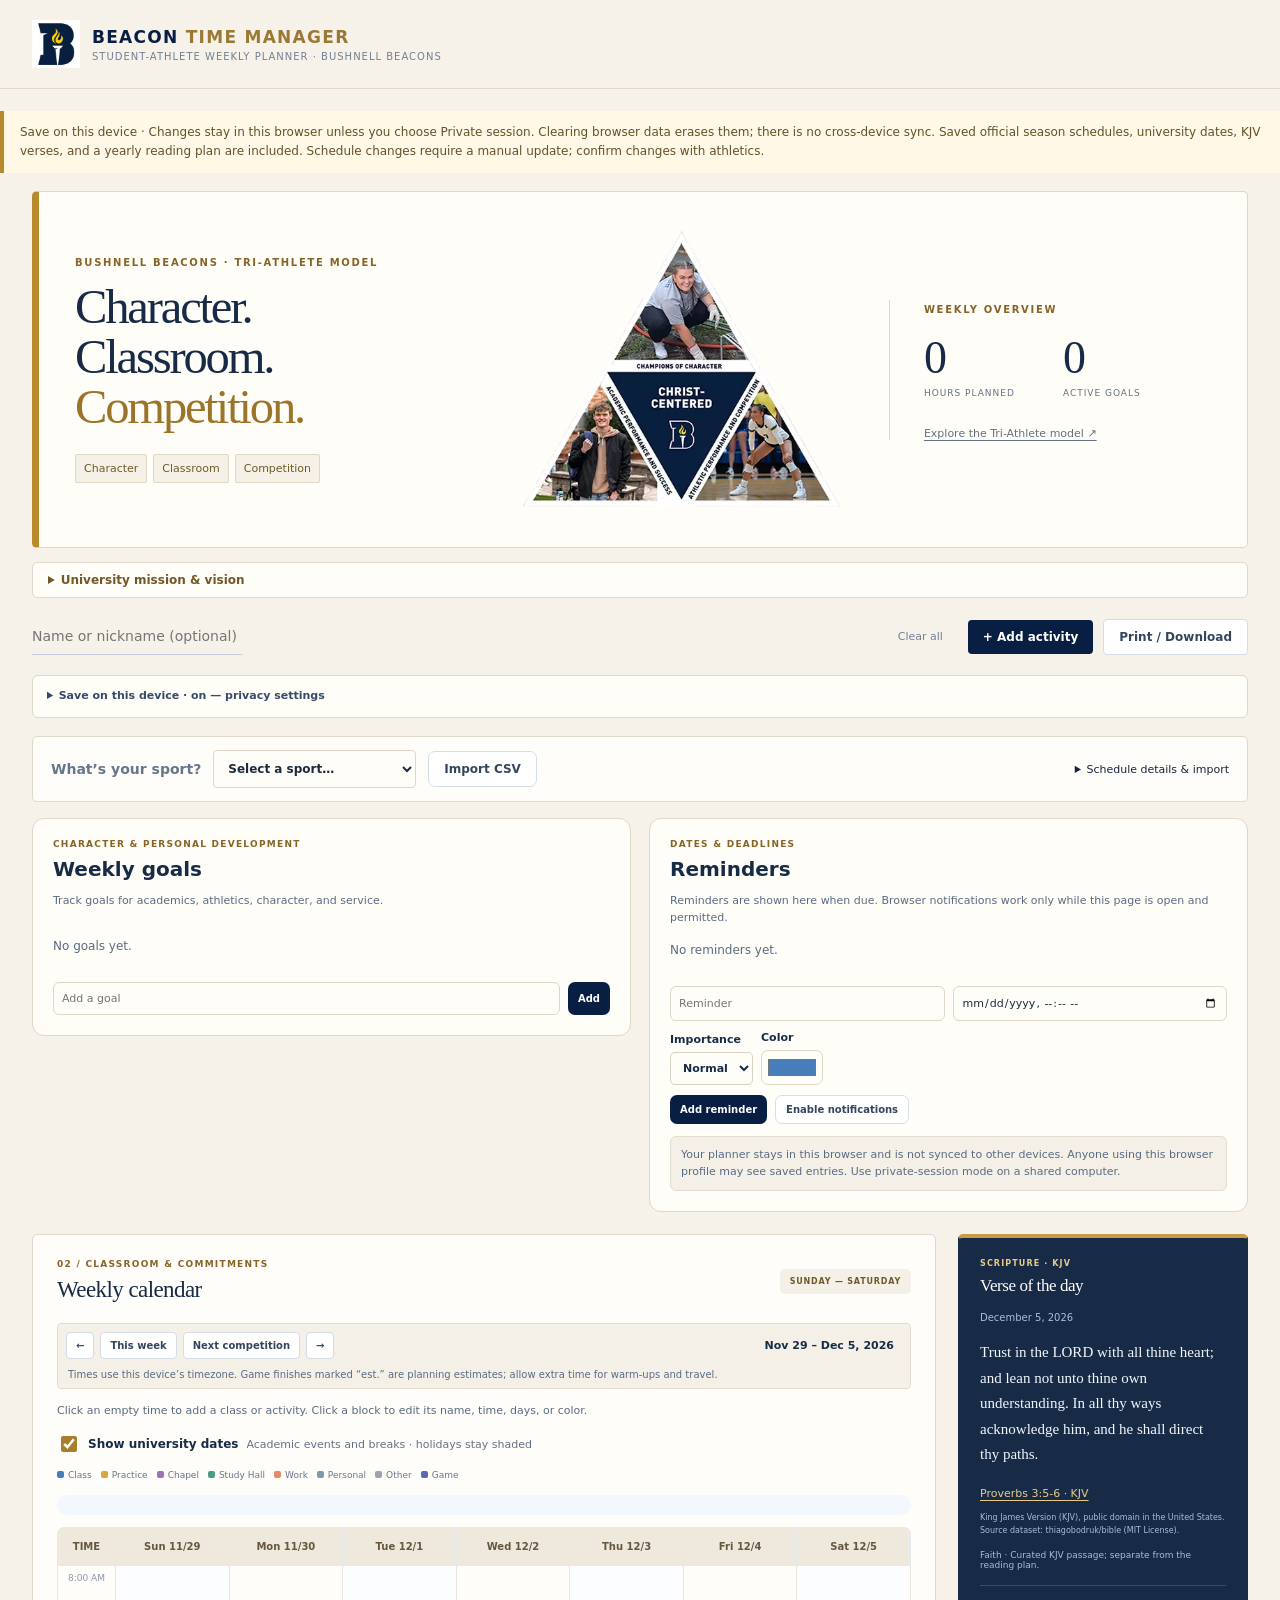
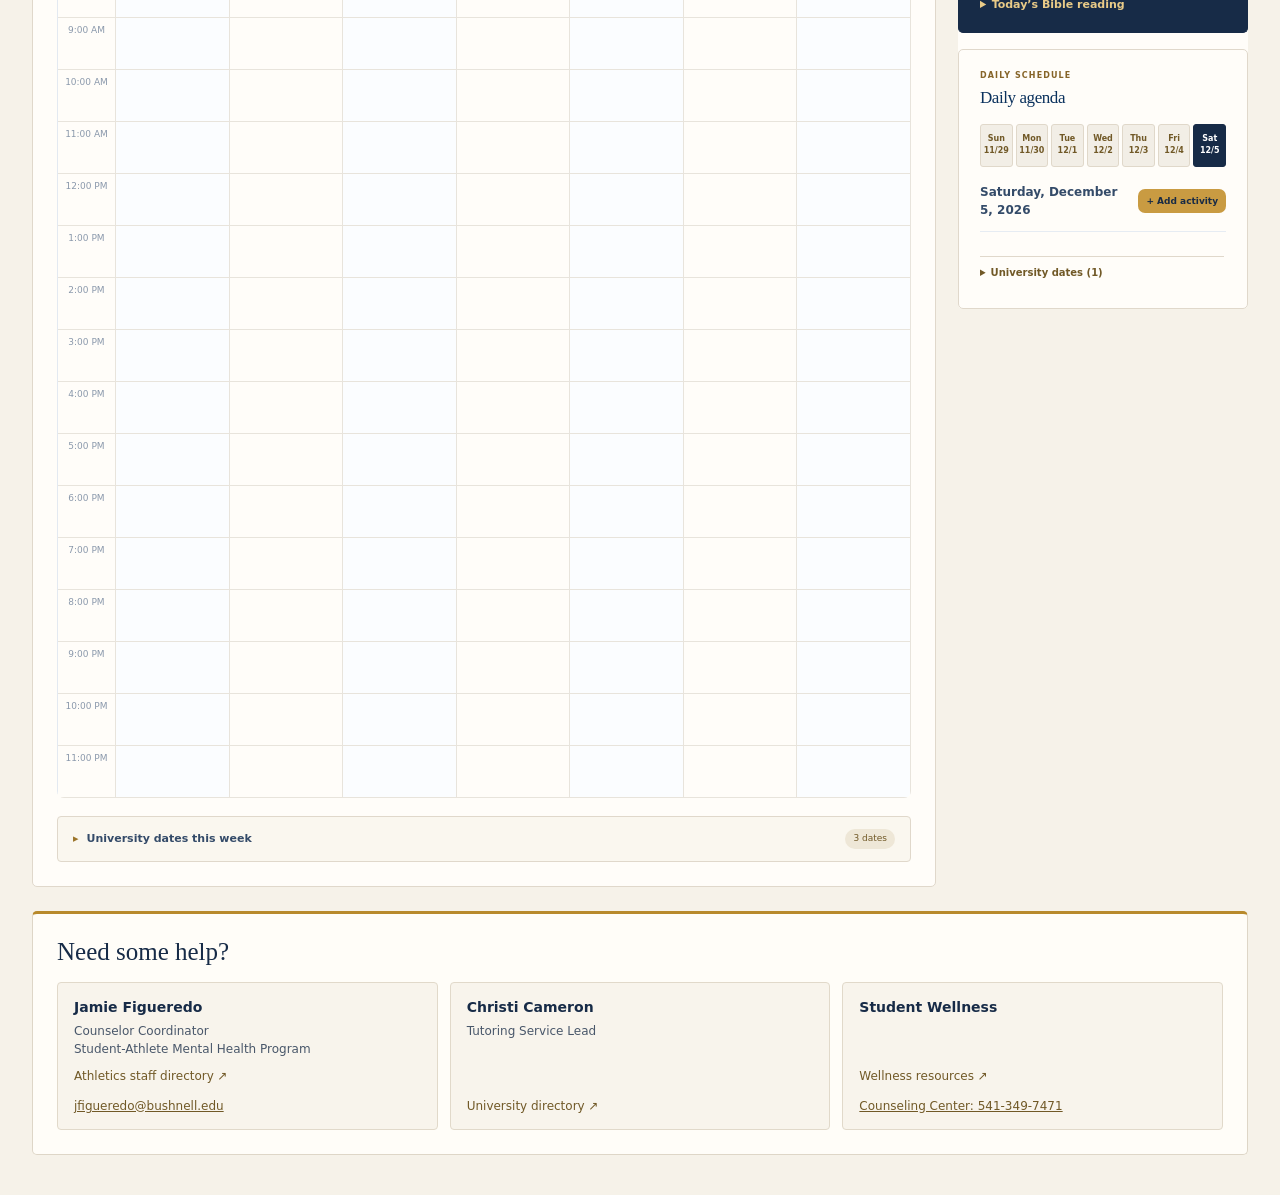
==== commit e9457bd4: "Embed the original Tri-Athlete triangle visual in the header" ====
--- a/index.html
+++ b/index.html
@@ -145,7 +145,9 @@
 }
 
 @media screen{.hero .tri-athlete-values{margin-top:22px;gap:9px}.hero .tri-athlete-values a{font-size:12px;padding:9px 12px}.hero .hero-summary{align-self:center}.hero .hero-foot{padding-top:10px}.university-context{margin:-8px 0 20px;padding:10px 15px;border:1px solid #e0d8ca;border-radius:5px;background:#fffdf8;font-size:12px;color:#556172}.university-context summary{cursor:pointer;color:#715927;font-weight:600}.university-context p{line-height:1.6;margin:12px 0}.university-context a{color:#715927}@media(max-width:600px){.hero .hero-summary{display:block}.hero .hero-foot{margin-top:14px}.hero .tri-athlete-values a{font-size:11px;padding:8px 9px}}}
-</style></head><body data-planner-view="dashboard"><header><div class="brand"><img class="brand-logo" src="[data-uri]" alt="Bushnell Beacons B torch logo"><div><h1><span style="color:var(--sky)">BEACON</span> <span style="color:var(--gold)">TIME MANAGER</span></h1><small>Student-Athlete Weekly Planner · Bushnell Beacons</small></div></div><div id="studentLabel"></div></header><main class="wrap"><div class="hero"><div><div class="eyebrow">BUSHNELL BEACONS · TRI-ATHLETE MODEL</div><h2>Character.<br>Classroom.<br><span>Competition.</span></h2><div class="tri-athlete-values" aria-label="Bushnell Tri-Athlete model"><a href="https://bushnellbeacons.com/sports/2020/7/1/beacons-of-character.aspx" target="_blank" rel="noopener">Character</a><a href="https://bushnellbeacons.com/sports/2020/6/19/beacons-in-the-classroom.aspx" target="_blank" rel="noopener">Classroom</a><a href="https://bushnellbeacons.com/sports/2020/6/19/beacons-in-competition.aspx" target="_blank" rel="noopener">Competition</a></div></div><div class="hero-summary"><span class="eyebrow">WEEKLY OVERVIEW</span><div class="hero-metrics"><div><strong id="heroHours">0</strong><span>HOURS PLANNED</span></div><div><strong id="heroGoals">0</strong><span>ACTIVE GOALS</span></div></div><div class="hero-foot"><a href="https://bushnellbeacons.com/sports/growth" target="_blank" rel="noopener">Explore the Tri-Athlete model ↗</a></div></div></div><details class="university-context no-print"><summary>University mission &amp; vision</summary><p><strong>Mission:</strong> Bushnell University fosters wisdom, faith, and service through excellent academic programs within a Christ-centered community.</p><p><strong>Vision:</strong> Bushnell University aspires to be characterized by its commitment to equip students to discover and answer God’s call in their lives.</p><a href="https://bushnell.edu/about/mission-vision/" target="_blank" rel="noopener noreferrer">University mission &amp; vision ↗</a></details><div class="toolbar"><input id="student" placeholder="Name or nickname (optional)" aria-label="Name or nickname (optional)"><button class="gold" id="add">+ Add activity</button><button class="secondary" id="print">Print / Download</button><span class="spacer"></span><button class="secondary" id="reset">Clear all</button></div><div class="sport-panel no-print"><label for="sport" class="sport-question">What’s your sport?</label><select id="sport"><option value="">Select a sport…</option></select><button id="importCSV" class="secondary" type="button">Import CSV</button><input id="csvScheduleFile" type="file" hidden><details class="sport-options"><summary>Schedule details &amp; import</summary><div class="sport-options-content"><p id="sportDurationNote" class="detail"></p><a id="sportSchedule" href="https://bushnellbeacons.com/" target="_blank" rel="noopener">View official schedule ↗</a><button id="syncSport" class="sync-btn">Load saved schedule</button><label for="sportCalendarFile">Import schedule (.ics or .csv)</label><label for="csvYear">CSV year if missing</label><input id="csvYear" type="number" min="1900" max="2200" value="2026" style="width:85px"><input type="file" id="sportCalendarFile" accept=".ics,.csv,text/calendar,text/csv"><div class="detail">Choose a sport to add its saved official season schedule. Schedules do not refresh automatically; check the last-updated date and confirm changes with athletics. Games without a published time are marked TBA.</div><div id="sportStatus" class="status" role="status"></div></div></details></div><div class="layout"><div class="panel"><div class="section-heading"><div><span class="section-index">02 / CLASSROOM &amp; COMMITMENTS</span><h2>Weekly calendar</h2></div><span class="section-pill">SUNDAY — SATURDAY</span></div><div class="weeknav"><button class="secondary" id="prevWeek" aria-label="Previous week">←</button><button class="secondary" id="currentWeek">This week</button><button class="secondary" id="nextCompetition">Next competition</button><button class="secondary" id="nextWeek" aria-label="Next week">→</button><strong id="weekLabel"></strong><span class="weeknote">Times use this device’s timezone. Game finishes marked “est.” are planning estimates; allow extra time for warm-ups and travel.</span></div><div class="sub">Click an empty time to add a class or activity. Click a block to edit its name, time, days, or color.</div><label class="academic-toggle no-print"><input type="checkbox" id="showAcademic" checked> Show university dates <small>Academic events and breaks · holidays stay shaded</small></label><div class="legend" id="legend"></div><div class="official-list" id="datedList"></div><div class="calendar-notes" id="calendarNotes"></div><div class="calendar-wrap" tabindex="0" role="region" aria-label="Weekly calendar, scroll horizontally on small screens"><div class="calendar" id="calendar"></div></div><p class="notice" id="reminderNotice"></p></div><aside class="panel sidebar"><section class="dashboard-agenda-card" id="dashboardAgendaCard"><span class="section-index">DAILY SCHEDULE</span><h2>Daily agenda</h2></section><div id="hoursSummaryCard" hidden><div id="stats"></div><h3 id="total"></h3></div><section><span class="section-index">CHARACTER &amp; PERSONAL DEVELOPMENT</span><h2>Weekly goals</h2><p class="sub goals-context">Track goals for academics, athletics, character, and service.</p><div id="goals"></div><div class="entry"><input id="goalInput" placeholder="Add a goal"><button id="addGoal">Add</button></div></section><section><span class="section-index">DATES &amp; DEADLINES</span><h2>Reminders</h2><div class="sub">Reminders are shown here when due. Browser notifications work only while this page is open and permitted.</div><div id="reminders"></div><div class="entry"><input id="reminderText" placeholder="Reminder"><input type="datetime-local" id="reminderAt" aria-label="Reminder date and time"></div><div class="entry reminder-options"><label>Importance<select id="reminderPriority"><option value="low">Low</option><option value="normal" selected>Normal</option><option value="high">High</option></select></label><label>Color<input id="reminderColor" type="color" value="#477dbb" aria-label="Reminder color"></label></div><div class="entry"><button id="addReminder">Add reminder</button><button id="cancelReminderEdit" class="secondary" hidden>Cancel edit</button><button class="secondary" id="notify">Enable notifications</button></div><div class="hint">Your planner stays in this browser and is not synced to other devices. Anyone using this browser profile may see saved entries. Use private-session mode on a shared computer.</div></section></aside></div><section class="help-box no-print" aria-labelledby="helpHeading"><h2 id="helpHeading">Need some help?</h2><div class="help-links"><article class="help-contact"><a href="https://bushnellbeacons.com/staff-directory/jamie-figueredo/337" target="_blank" rel="noopener noreferrer"><strong>Jamie Figueredo</strong><span class="help-title">Counselor Coordinator<br>Student-Athlete Mental Health Program</span><span>Athletics staff directory ↗</span></a><a class="help-direct" href="mailto:jfigueredo@bushnell.edu">jfigueredo@bushnell.edu</a></article><article class="help-contact"><a href="https://bushnell.edu/directory/christi-cameron/" target="_blank" rel="noopener noreferrer"><strong>Christi Cameron</strong><span class="help-title">Tutoring Service Lead</span><span>University directory ↗</span></a></article><article class="help-contact"><a href="https://bushnell.edu/student-life/wellness/" target="_blank" rel="noopener noreferrer"><strong>Student Wellness</strong><span>Wellness resources ↗</span></a><a class="help-direct" href="tel:+15413497471">Counseling Center: 541-349-7471</a></article></div></section></main><div class="modal" id="modal" role="dialog" aria-modal="true" aria-labelledby="modalTitle"><div class="dialog"><h2 id="modalTitle">Add activity</h2><div class="fields"><label class="full">Class or activity name<input id="evName" placeholder="e.g., Biology 101"></label><label>Category<select id="evCat"></select></label><label>Block color<input id="evColor" type="color" value="#477dbb" aria-label="Activity block color"></label><label>Start time<select id="evStart"></select></label><label>End time<select id="evEnd"></select></label><div class="full"><strong style="font-size:12px">Repeat on</strong><div class="days" id="dayChoices"></div></div></div><div class="error" id="err"></div><div class="actions"><button class="secondary" id="deleteEvent" style="margin-right:auto">Delete</button><button class="secondary" id="cancel">Cancel</button><button id="saveEvent">Save activity</button></div></div></div><script>/** @license
+
+@media screen{.hero{display:grid;grid-template-columns:minmax(0,1.05fr) minmax(200px,.95fr) minmax(210px,.85fr);gap:28px}.hero>div:first-child{min-width:0}.hero h2{font-size:clamp(32px,3.8vw,54px)}.tri-athlete-graphic{margin:0;justify-self:center;width:100%;max-width:320px}.tri-athlete-graphic img{display:block;width:100%;height:auto}.hero .hero-summary{max-width:none;min-width:0}.hero .tri-athlete-values{gap:6px}.hero .tri-athlete-values a{padding:7px 8px;font-size:11px}@media(max-width:1050px){.hero{grid-template-columns:minmax(0,1fr) minmax(200px,1fr)}.hero .hero-summary{grid-column:1/-1;border-left:0;border-top:1px solid #ded7c8;padding:18px 0 0;display:flex;flex-wrap:wrap;align-items:center;gap:18px}.hero-summary>.eyebrow{flex-basis:100%}.hero .hero-foot{padding:0;margin-left:auto}.hero .hero-metrics{margin:0}}@media(max-width:600px){.hero{display:flex;flex-direction:column;align-items:stretch;gap:24px}.hero h2{font-size:43px}.tri-athlete-graphic{align-self:center;width:min(100%,290px)}.hero .hero-summary{margin-top:0}.hero .hero-foot{margin-top:0;margin-left:0}.hero .tri-athlete-values{flex-wrap:wrap}}}
+</style></head><body data-planner-view="dashboard"><header><div class="brand"><img class="brand-logo" src="[data-uri]" alt="Bushnell Beacons B torch logo"><div><h1><span style="color:var(--sky)">BEACON</span> <span style="color:var(--gold)">TIME MANAGER</span></h1><small>Student-Athlete Weekly Planner · Bushnell Beacons</small></div></div><div id="studentLabel"></div></header><main class="wrap"><div class="hero"><div><div class="eyebrow">BUSHNELL BEACONS · TRI-ATHLETE MODEL</div><h2>Character.<br>Classroom.<br><span>Competition.</span></h2><div class="tri-athlete-values" aria-label="Bushnell Tri-Athlete model"><a href="https://bushnellbeacons.com/sports/2020/7/1/beacons-of-character.aspx" target="_blank" rel="noopener">Character</a><a href="https://bushnellbeacons.com/sports/2020/6/19/beacons-in-the-classroom.aspx" target="_blank" rel="noopener">Classroom</a><a href="https://bushnellbeacons.com/sports/2020/6/19/beacons-in-competition.aspx" target="_blank" rel="noopener">Competition</a></div></div><figure class="tri-athlete-graphic"><img src="[data-uri]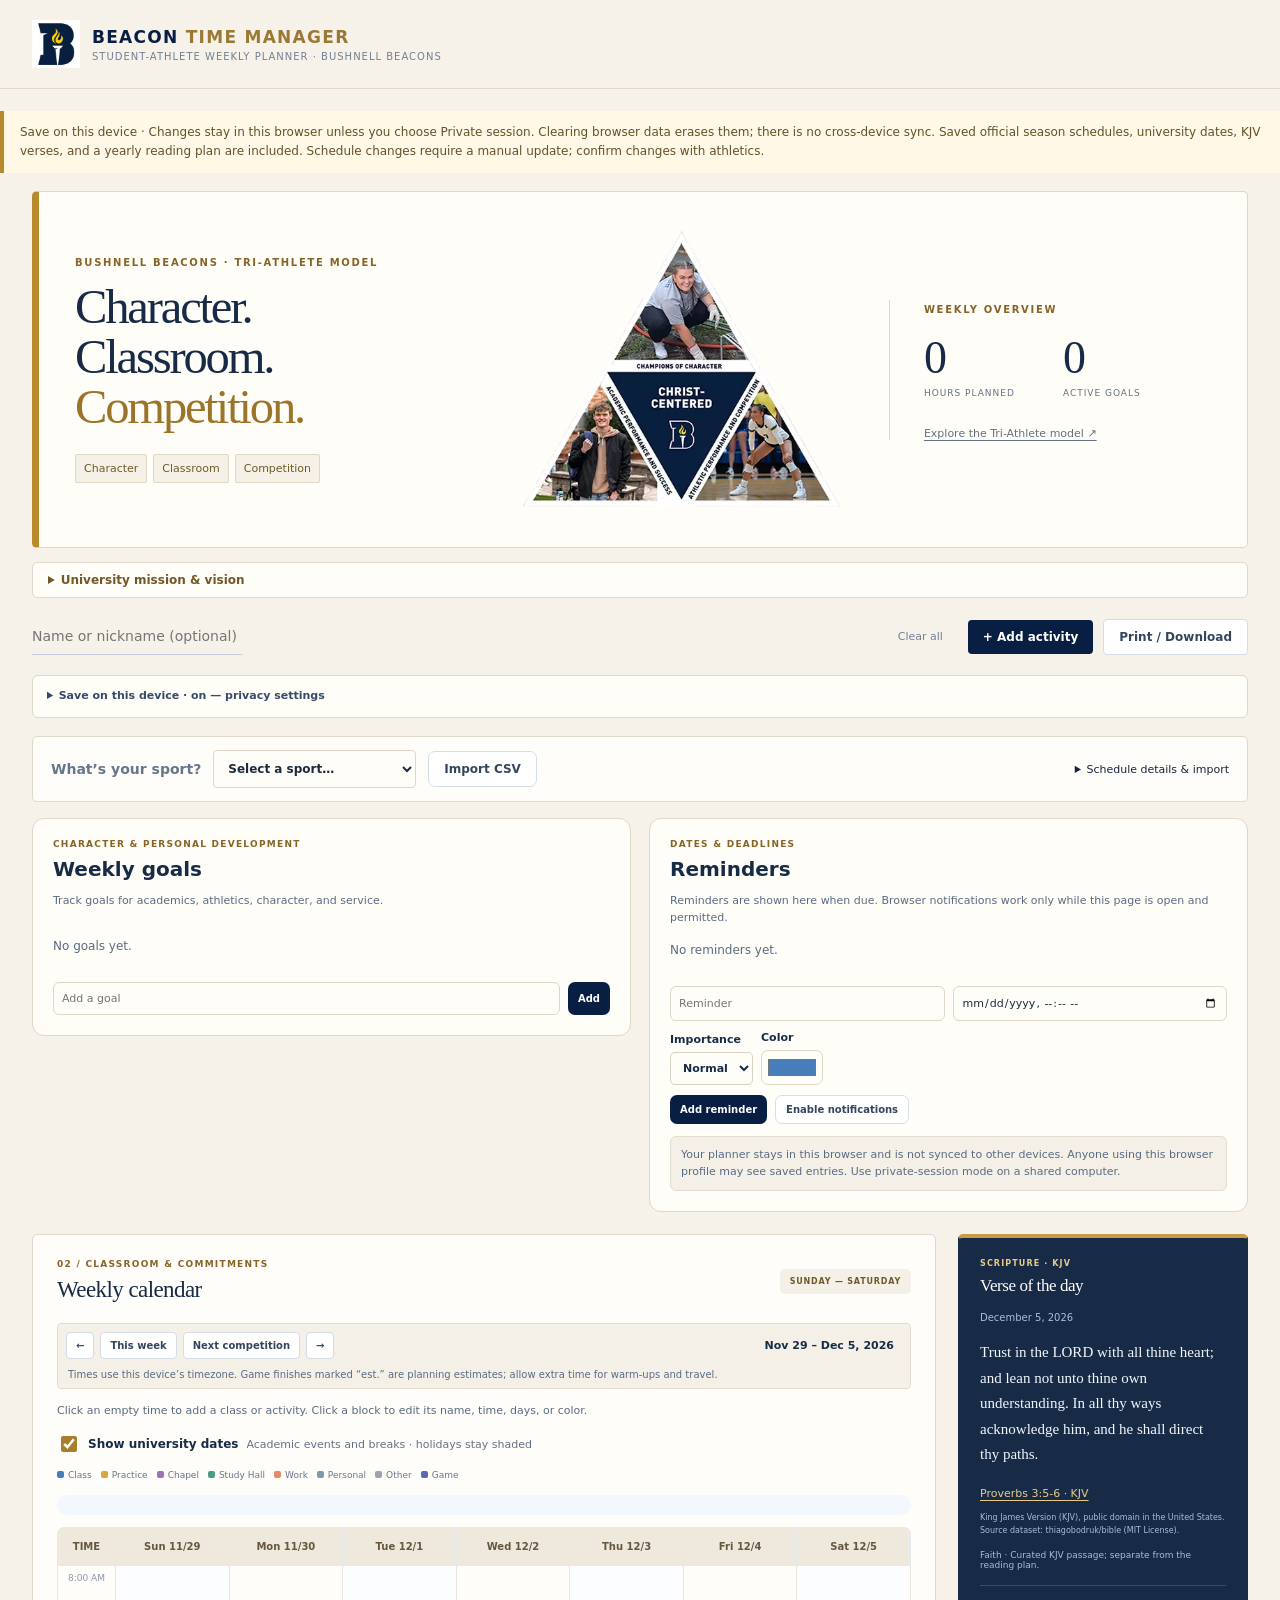
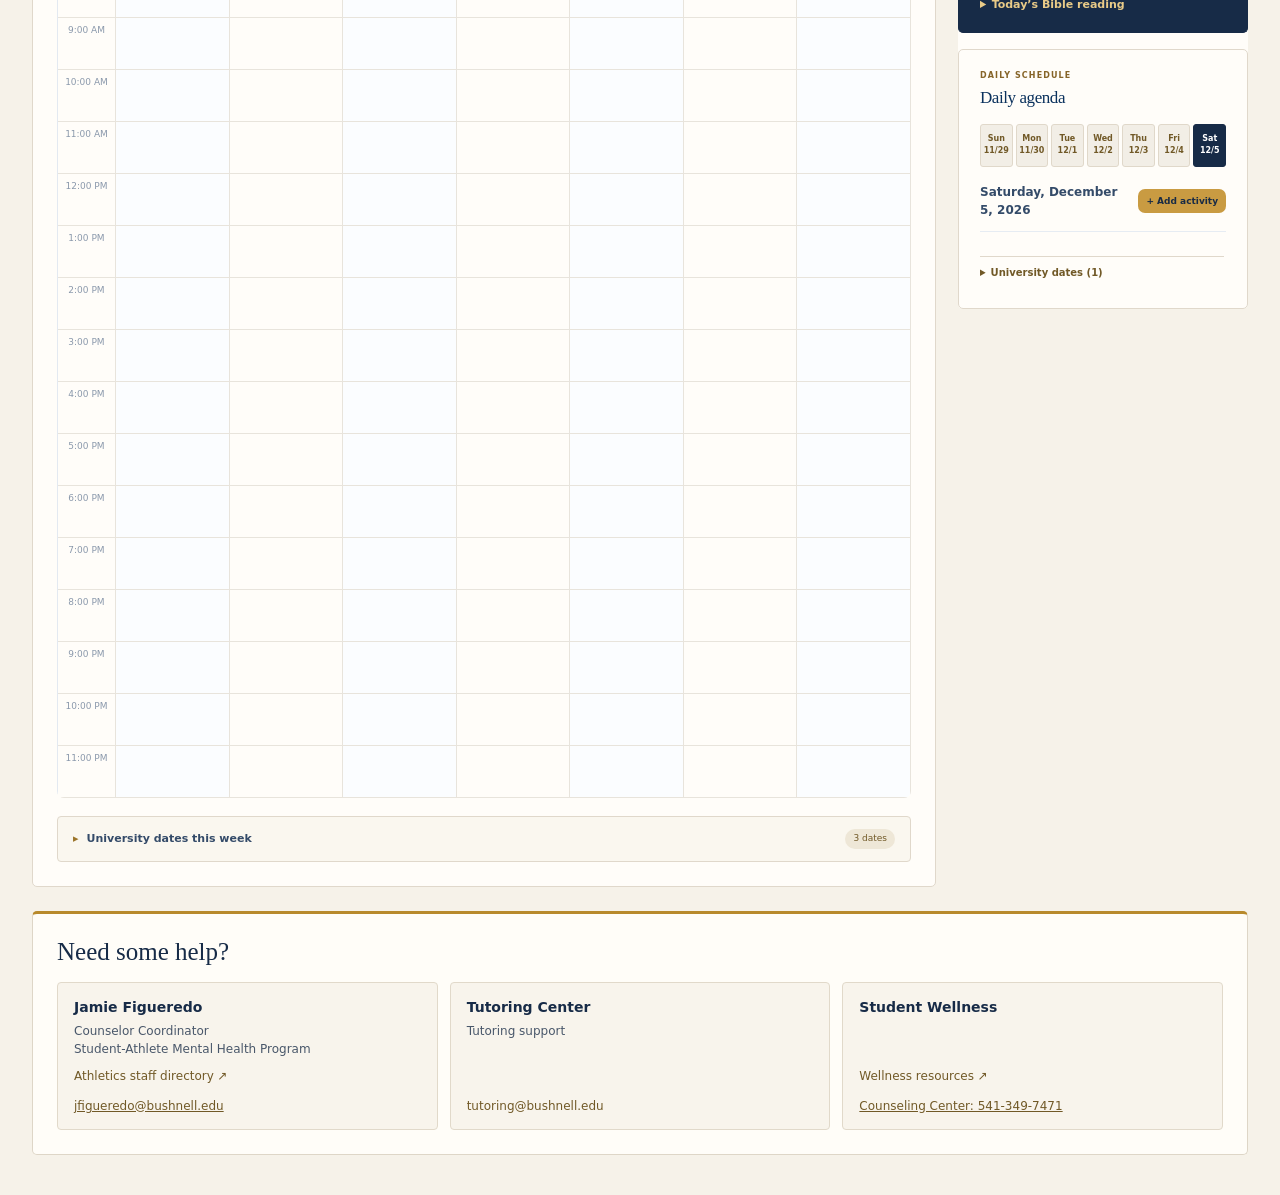
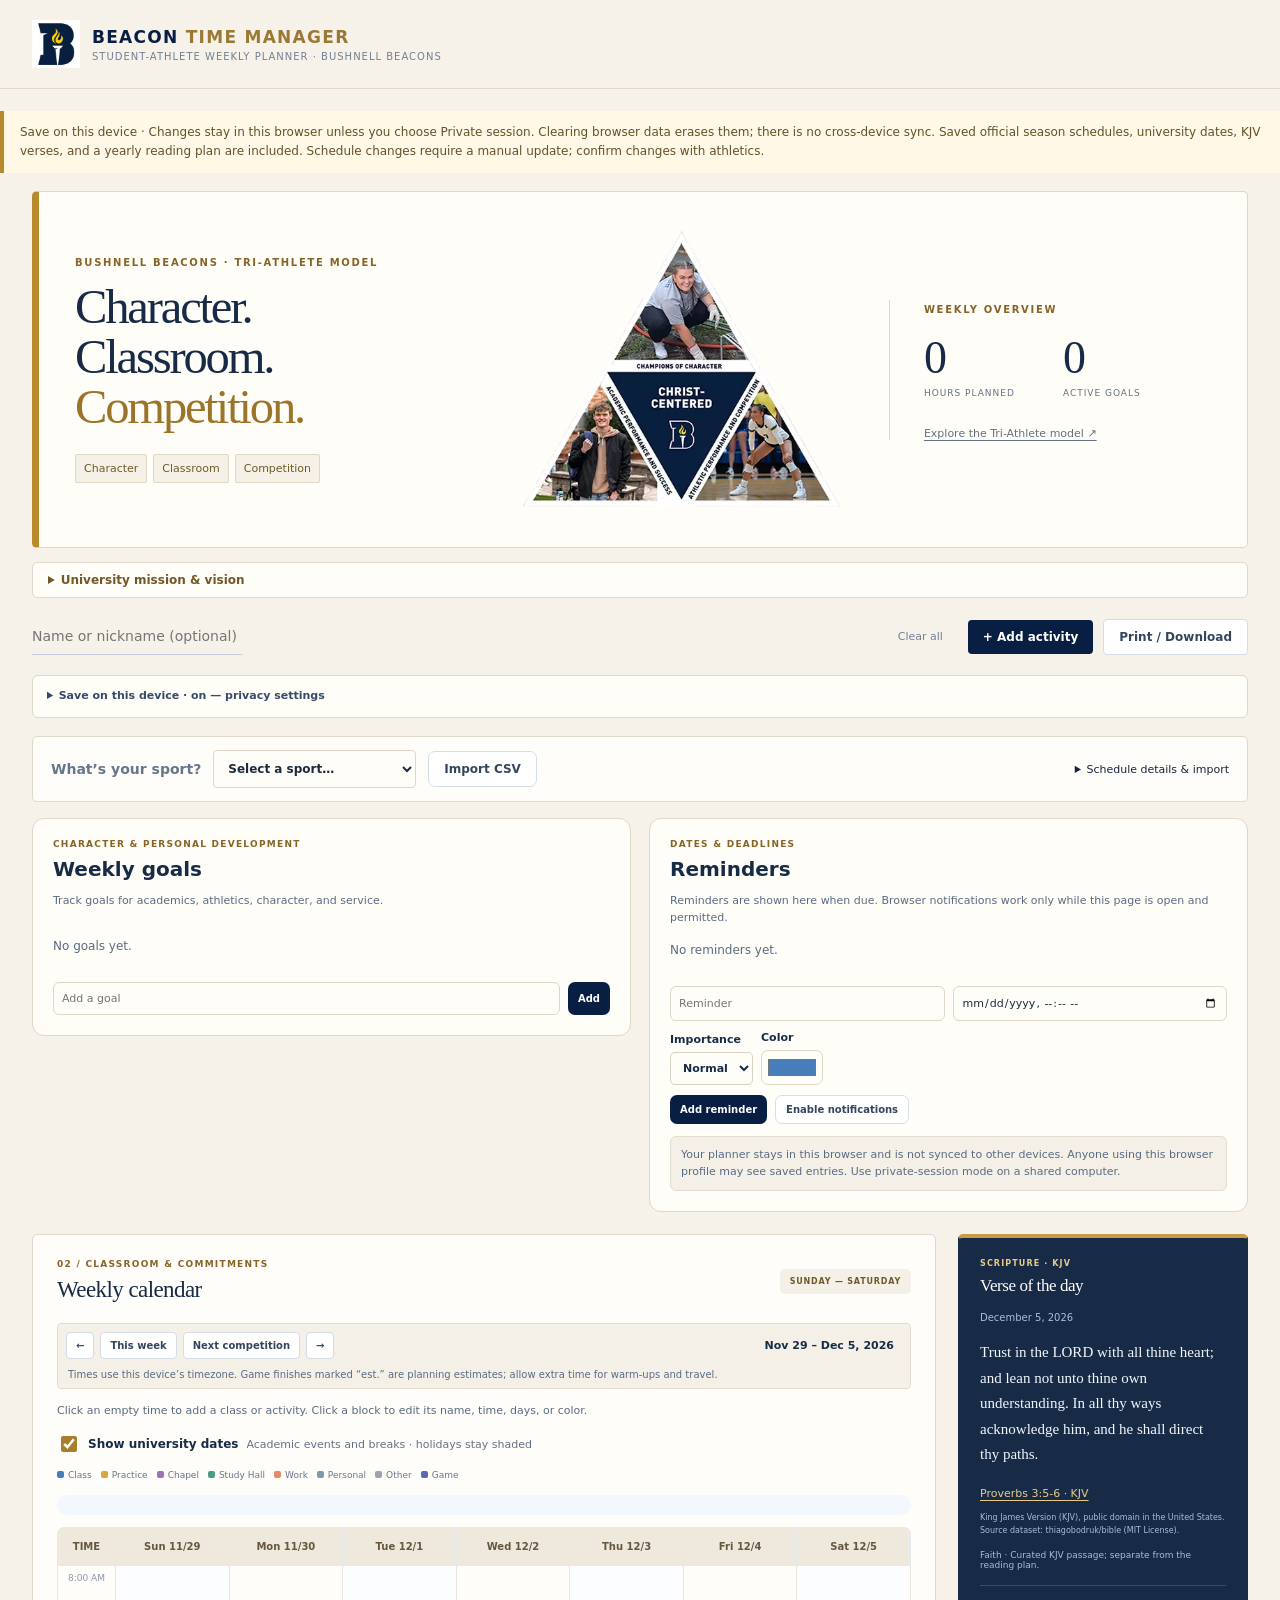
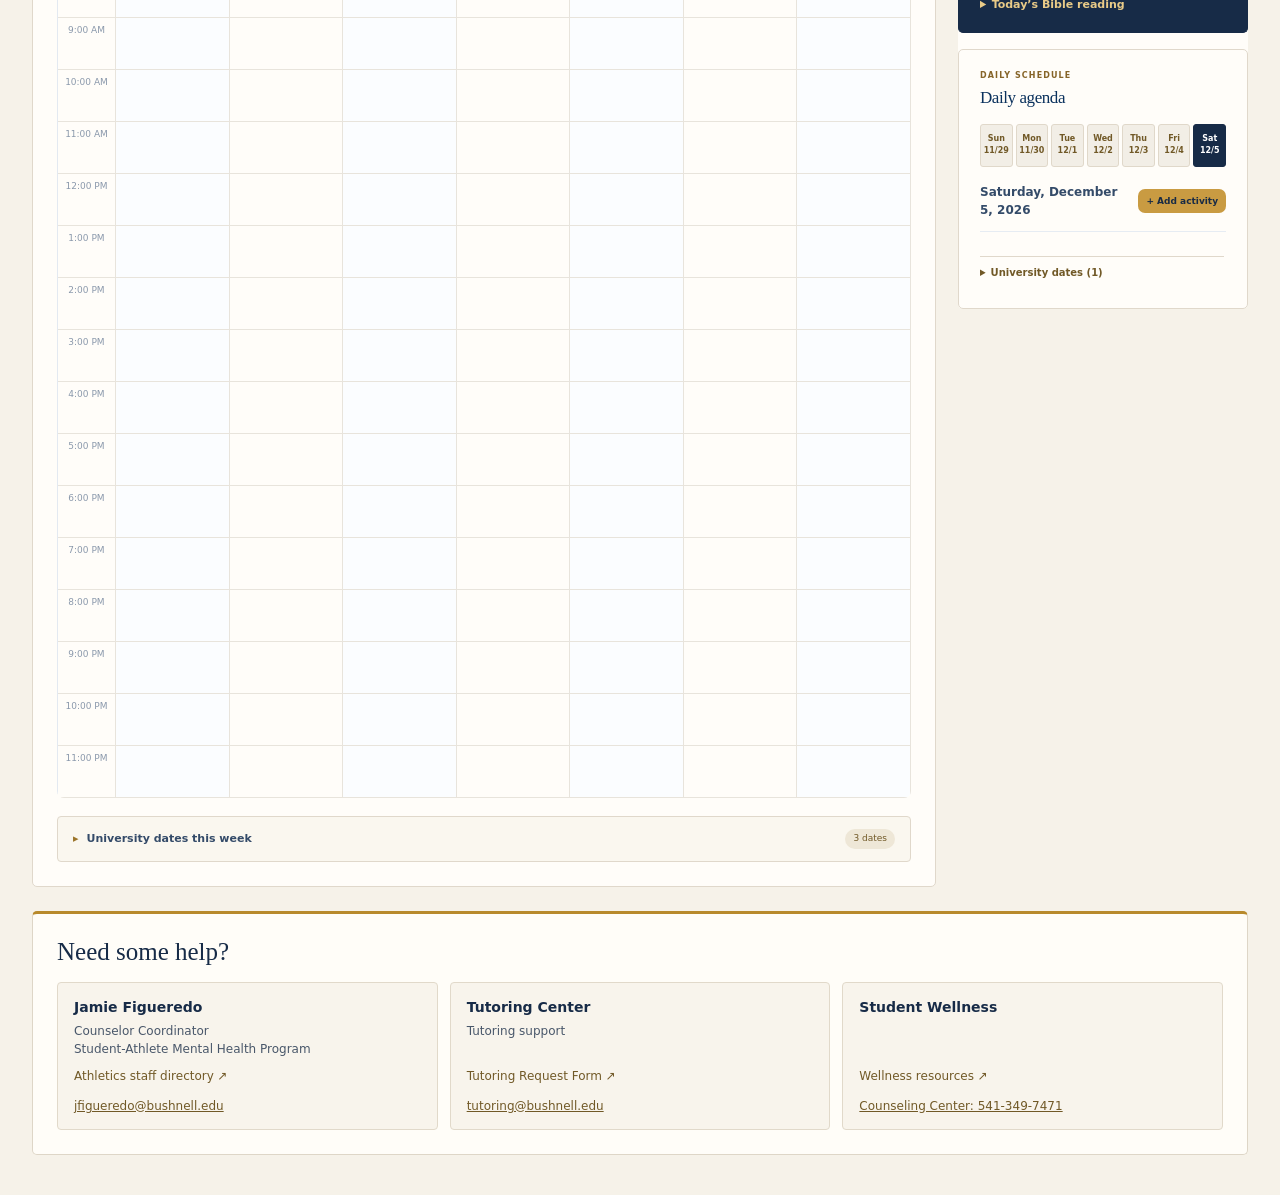
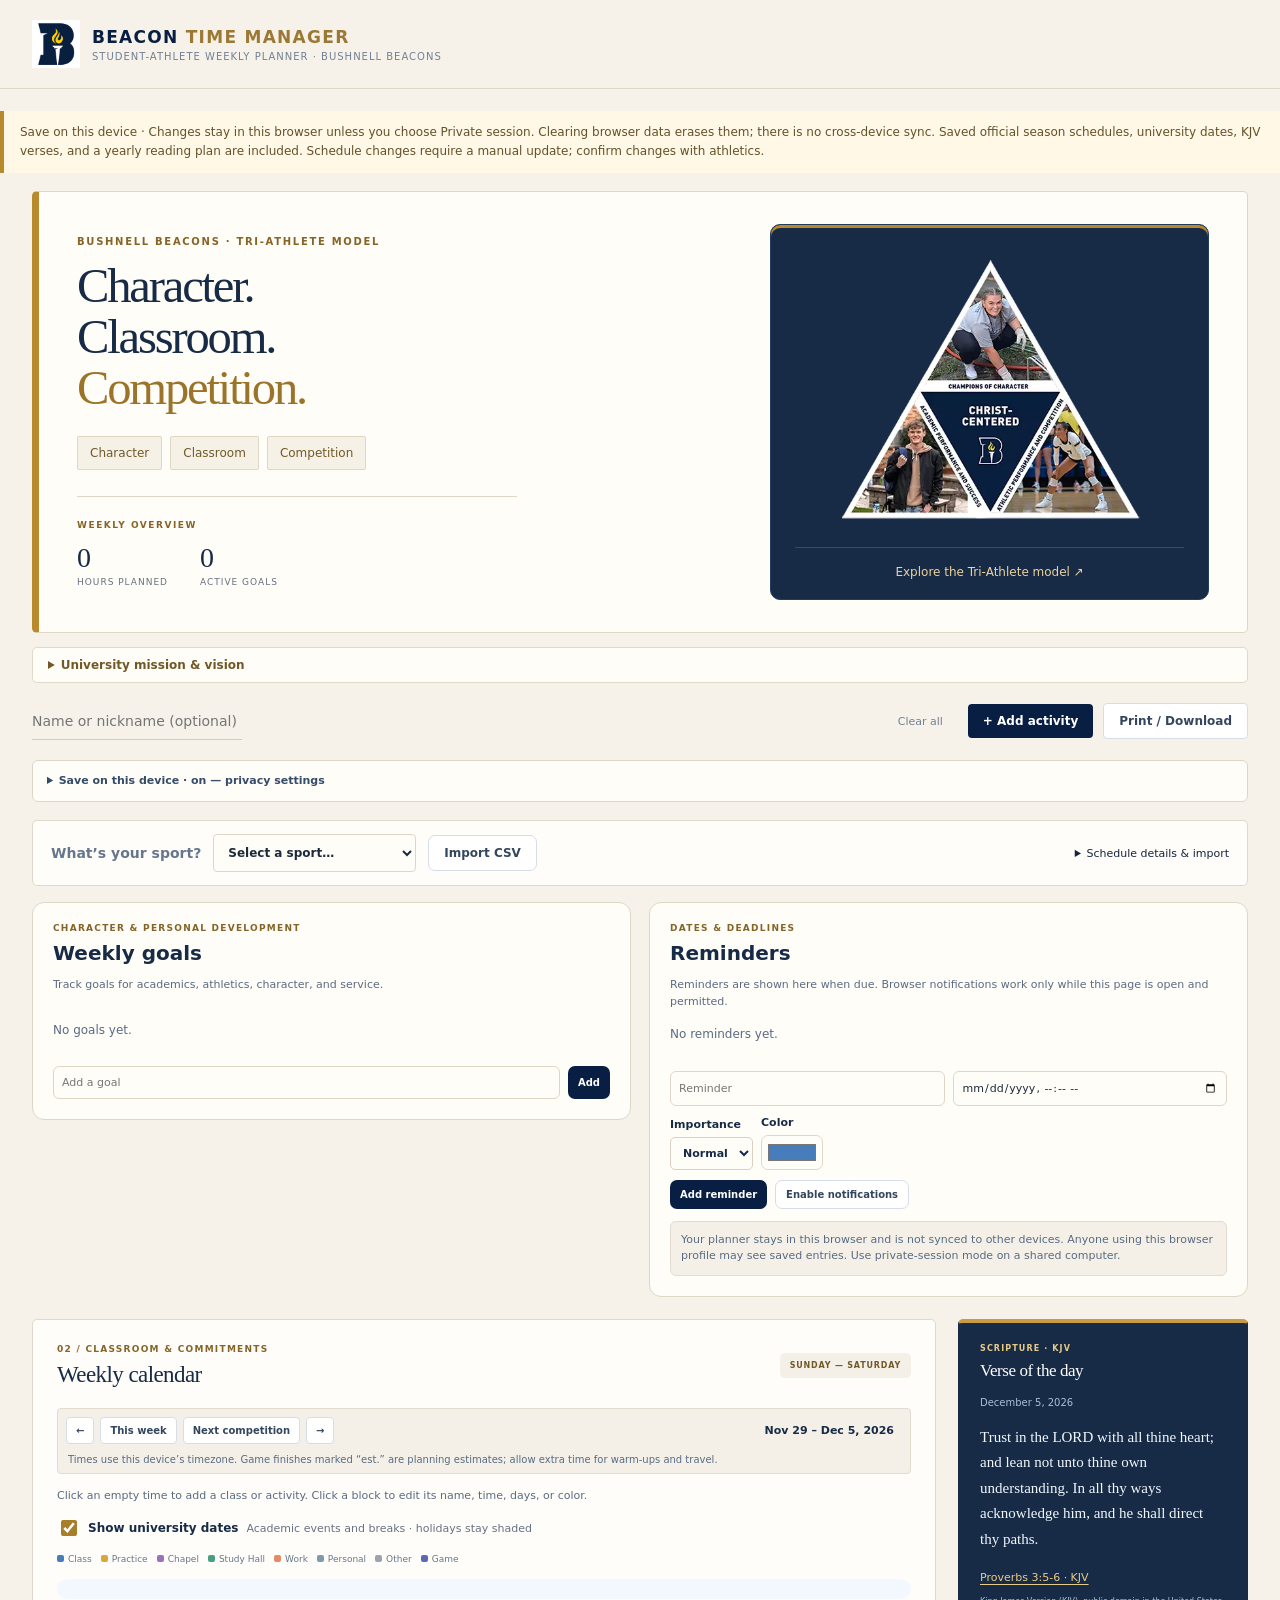
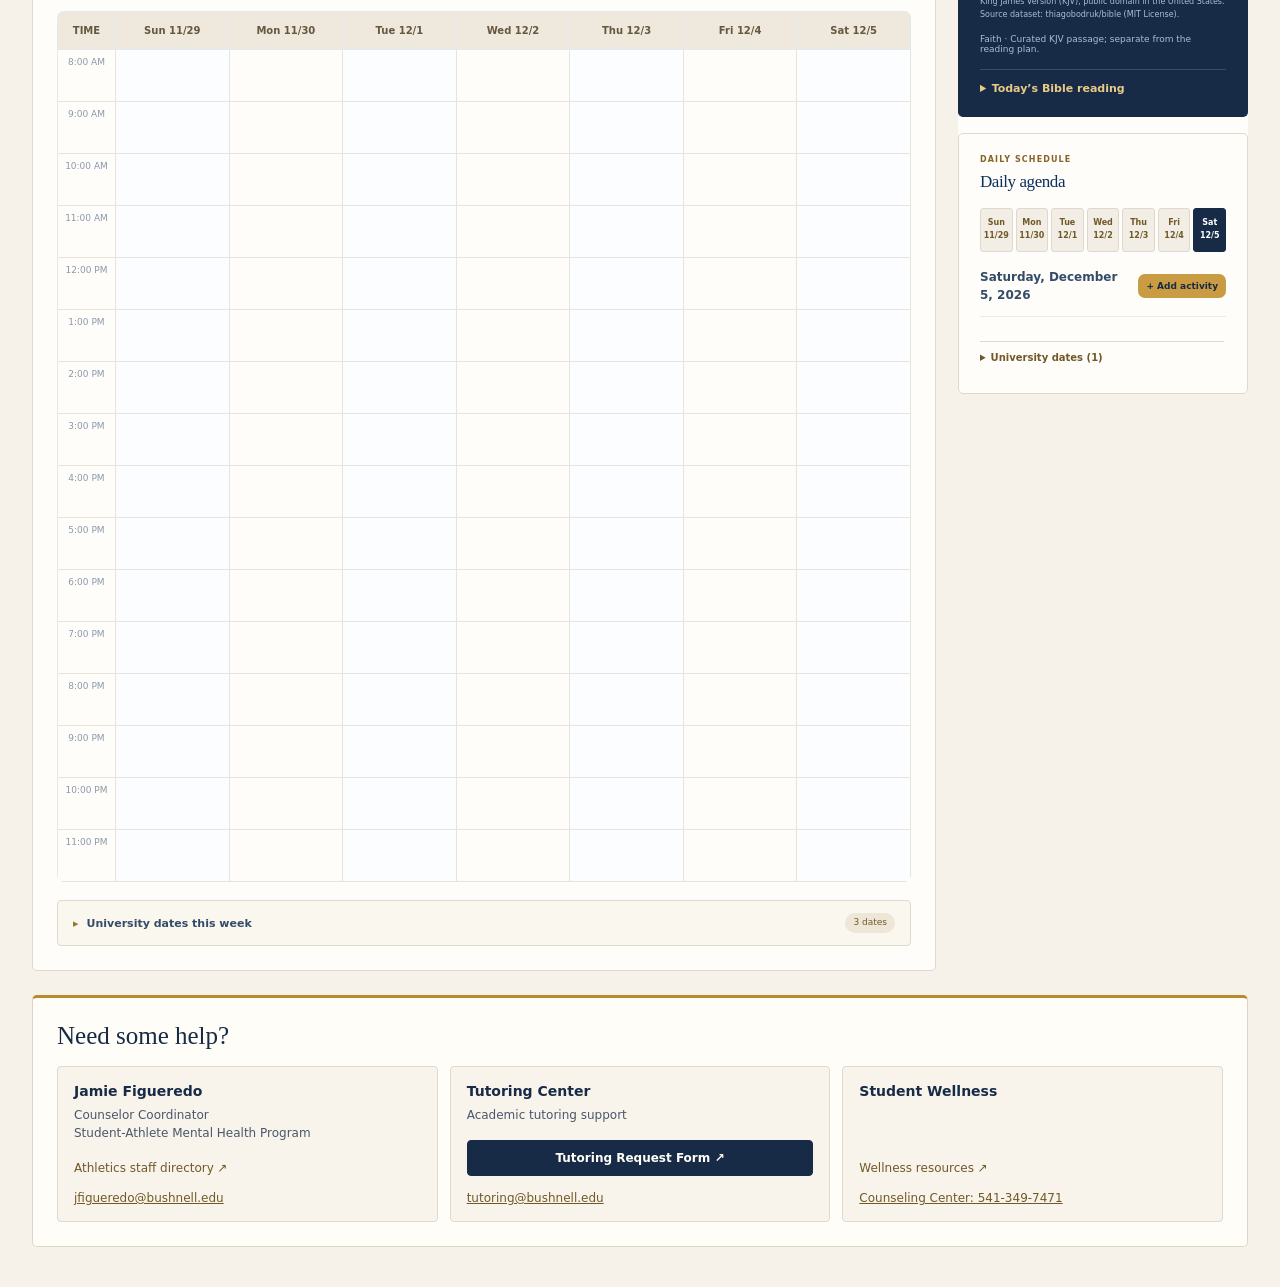
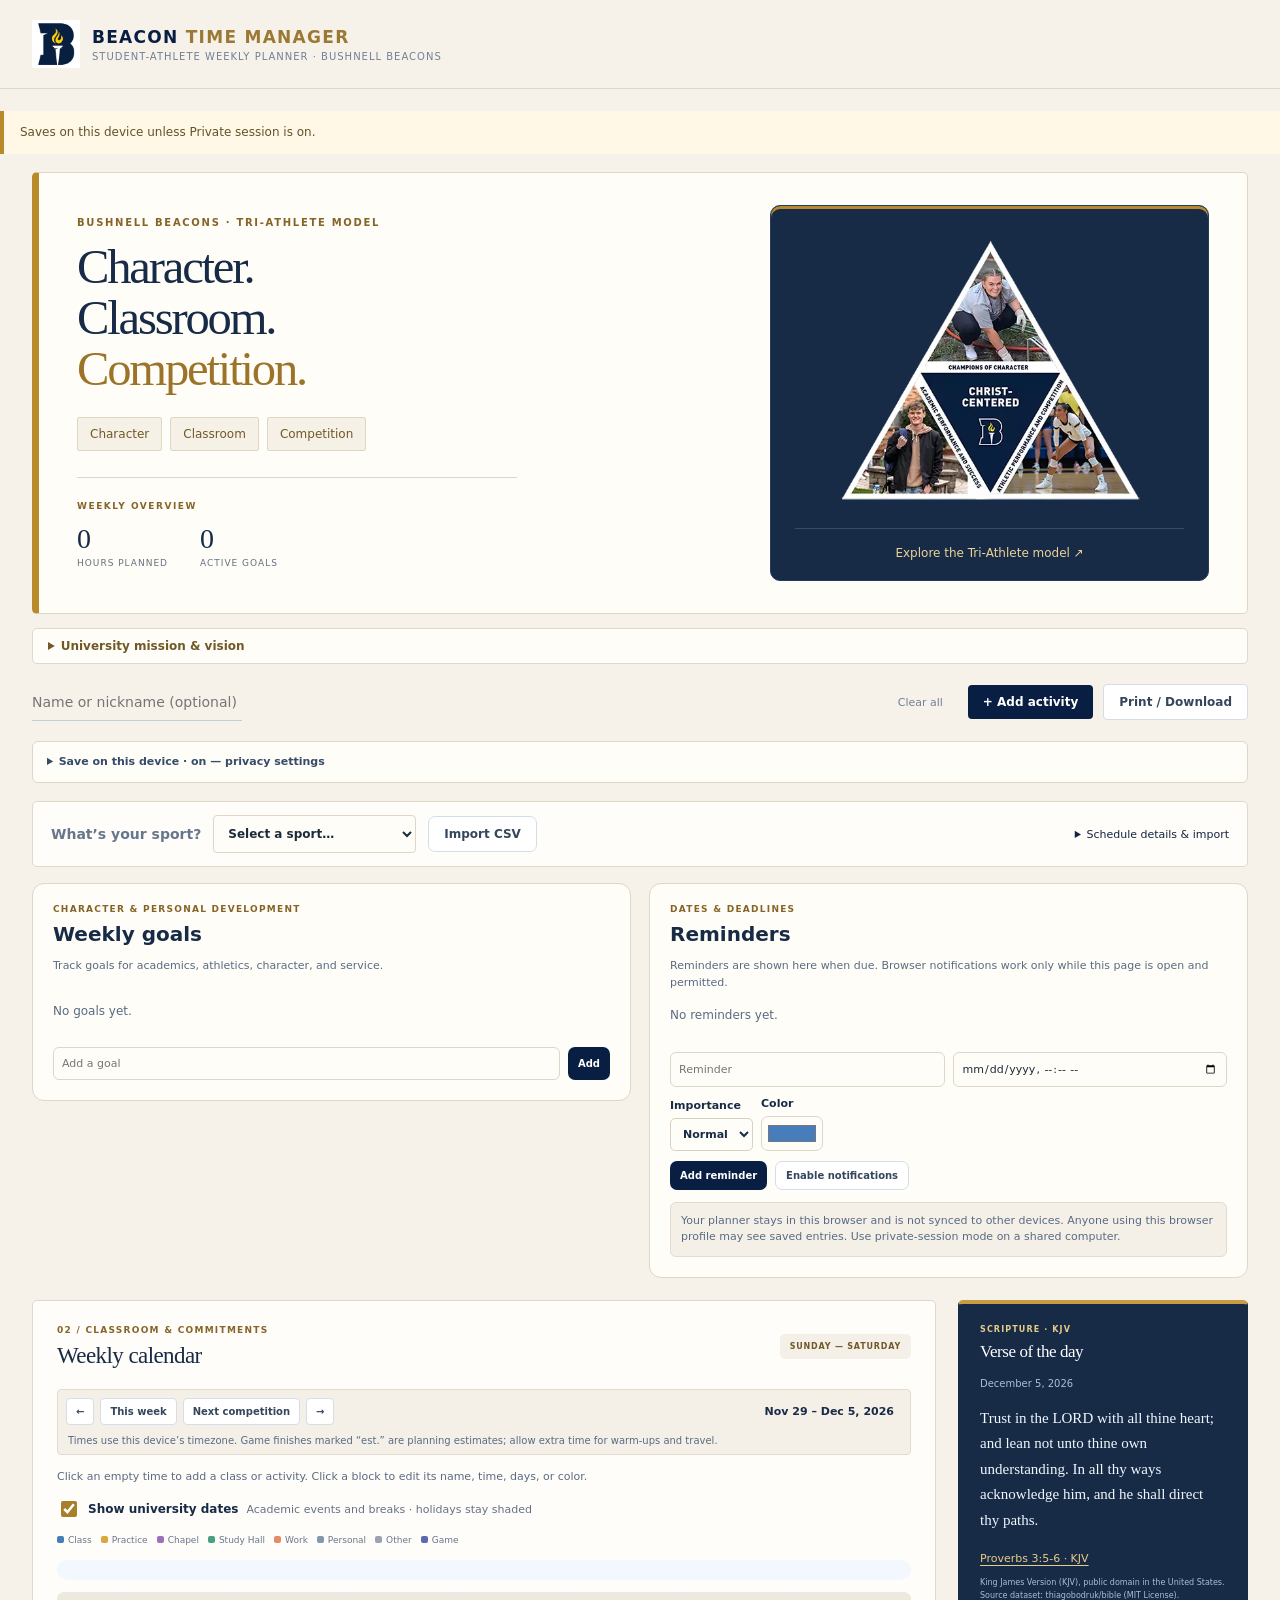
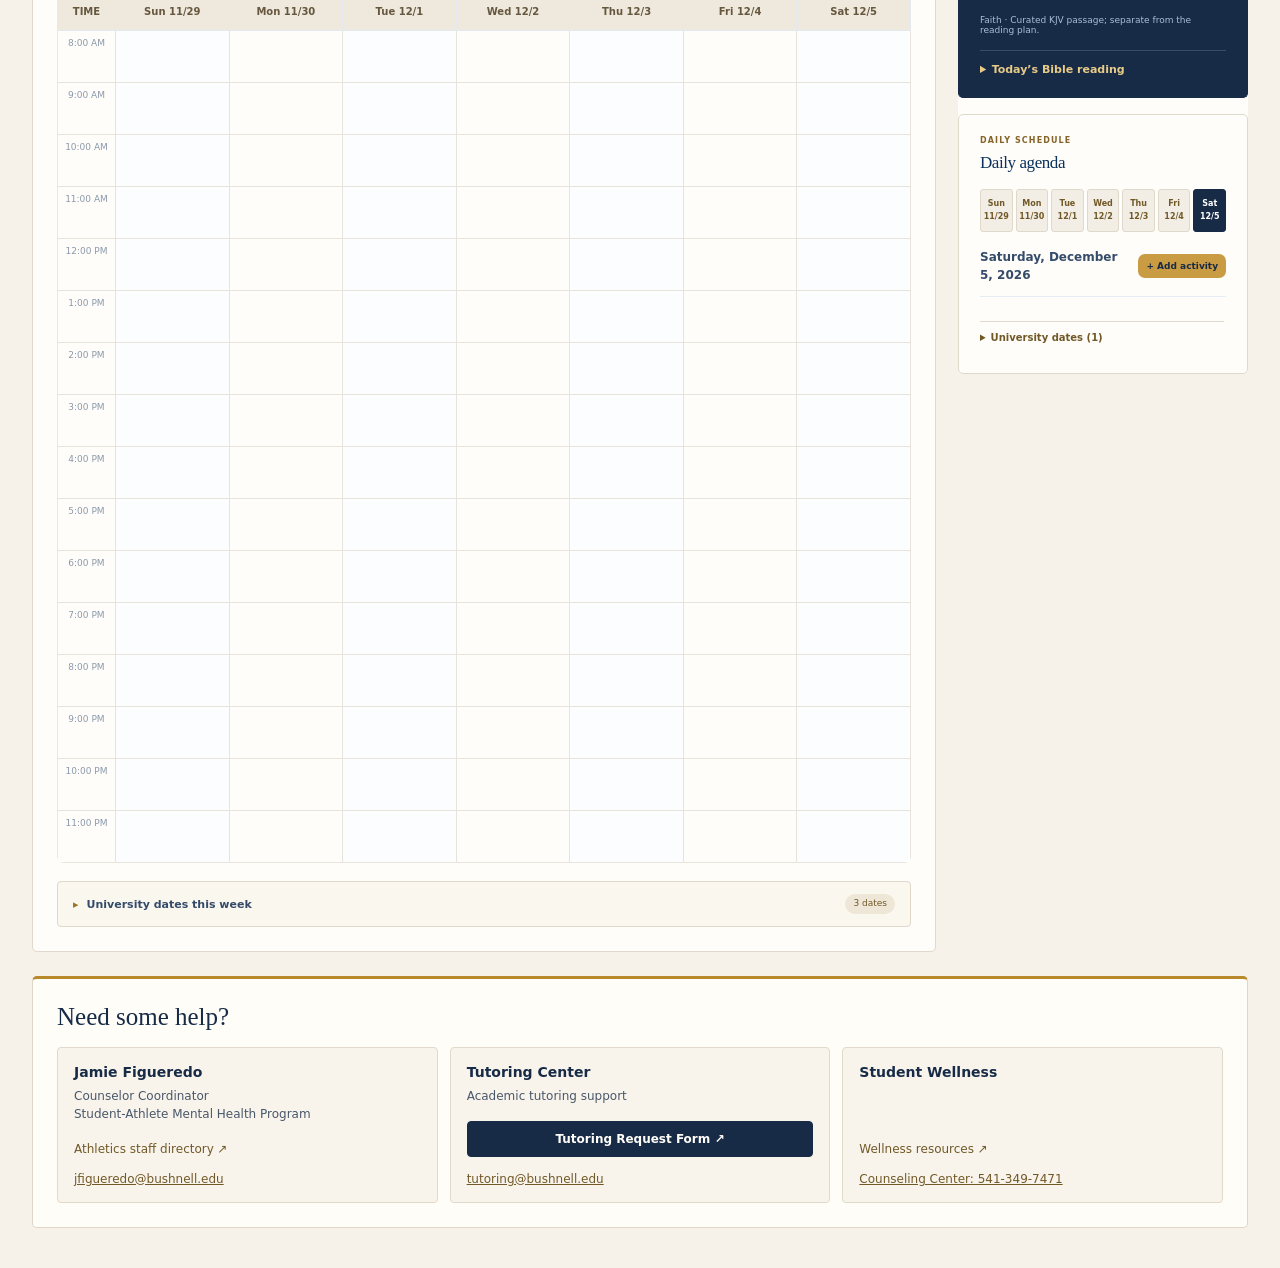
